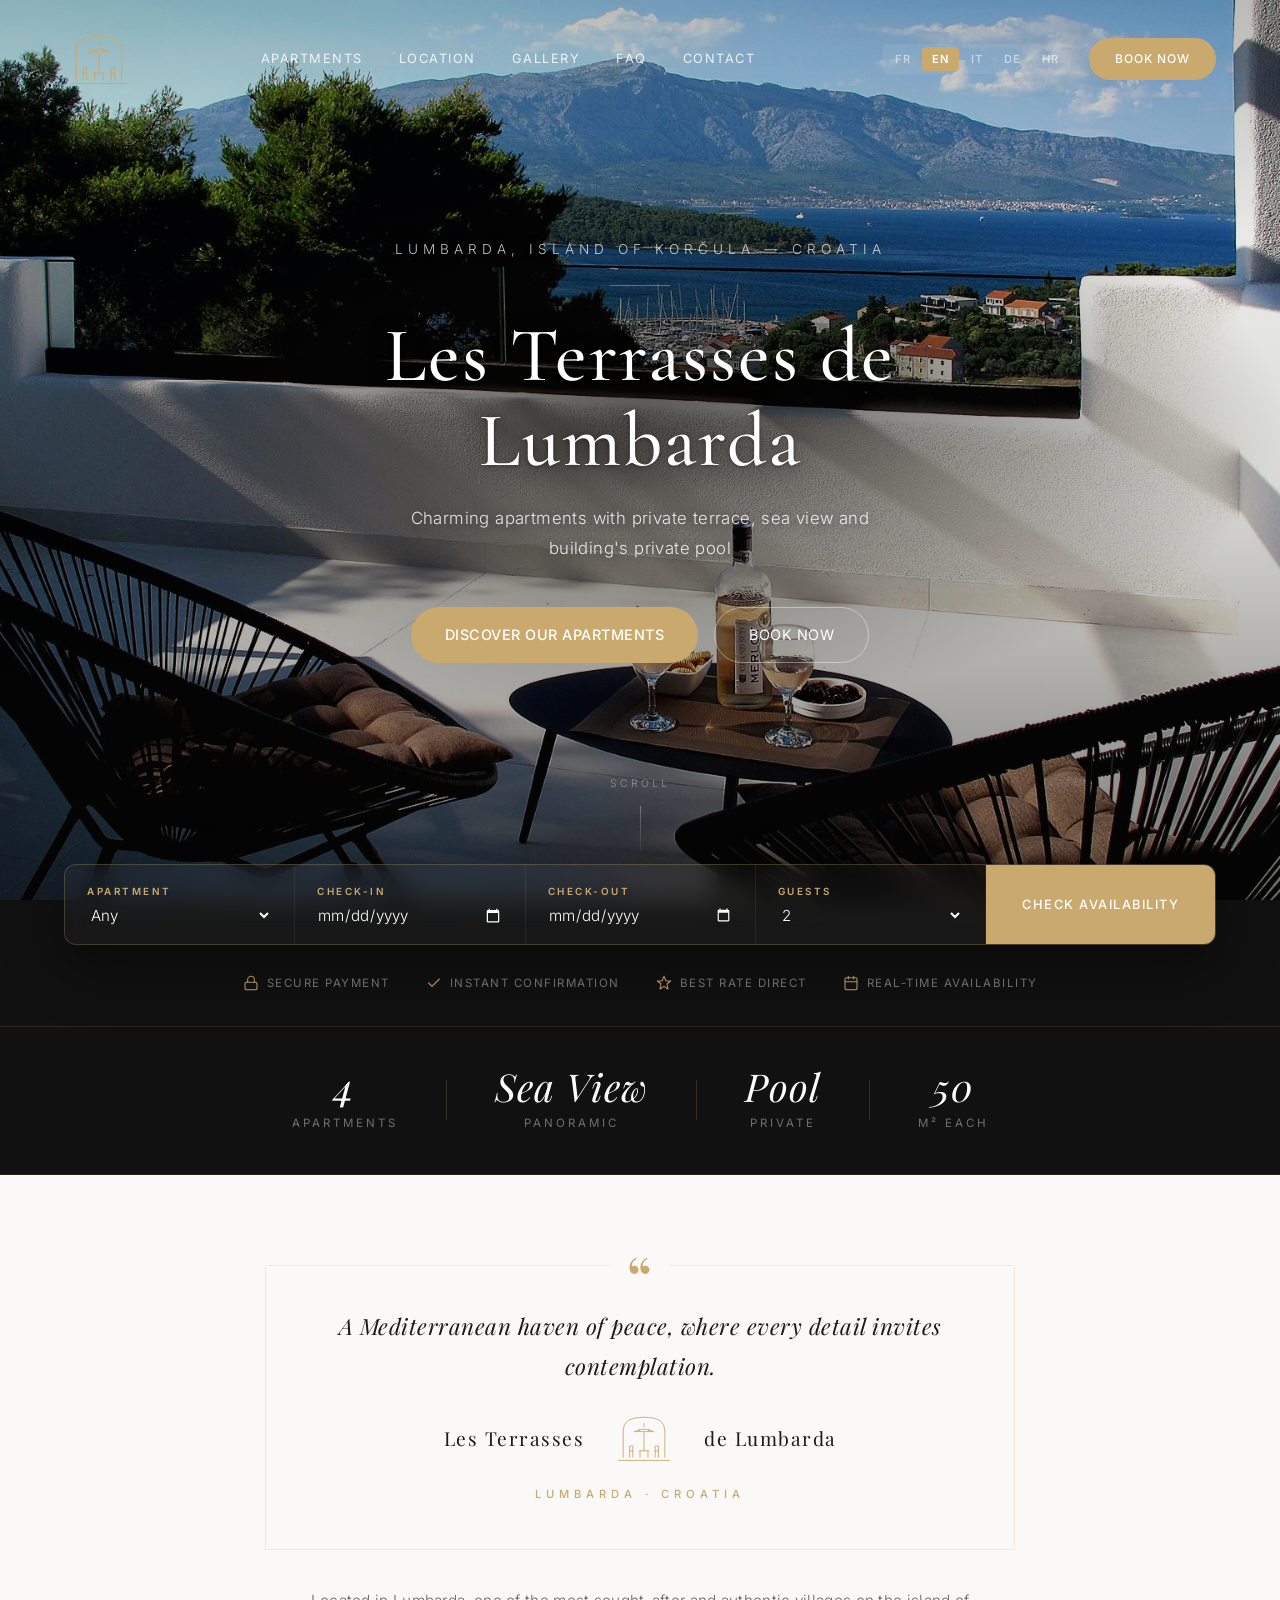
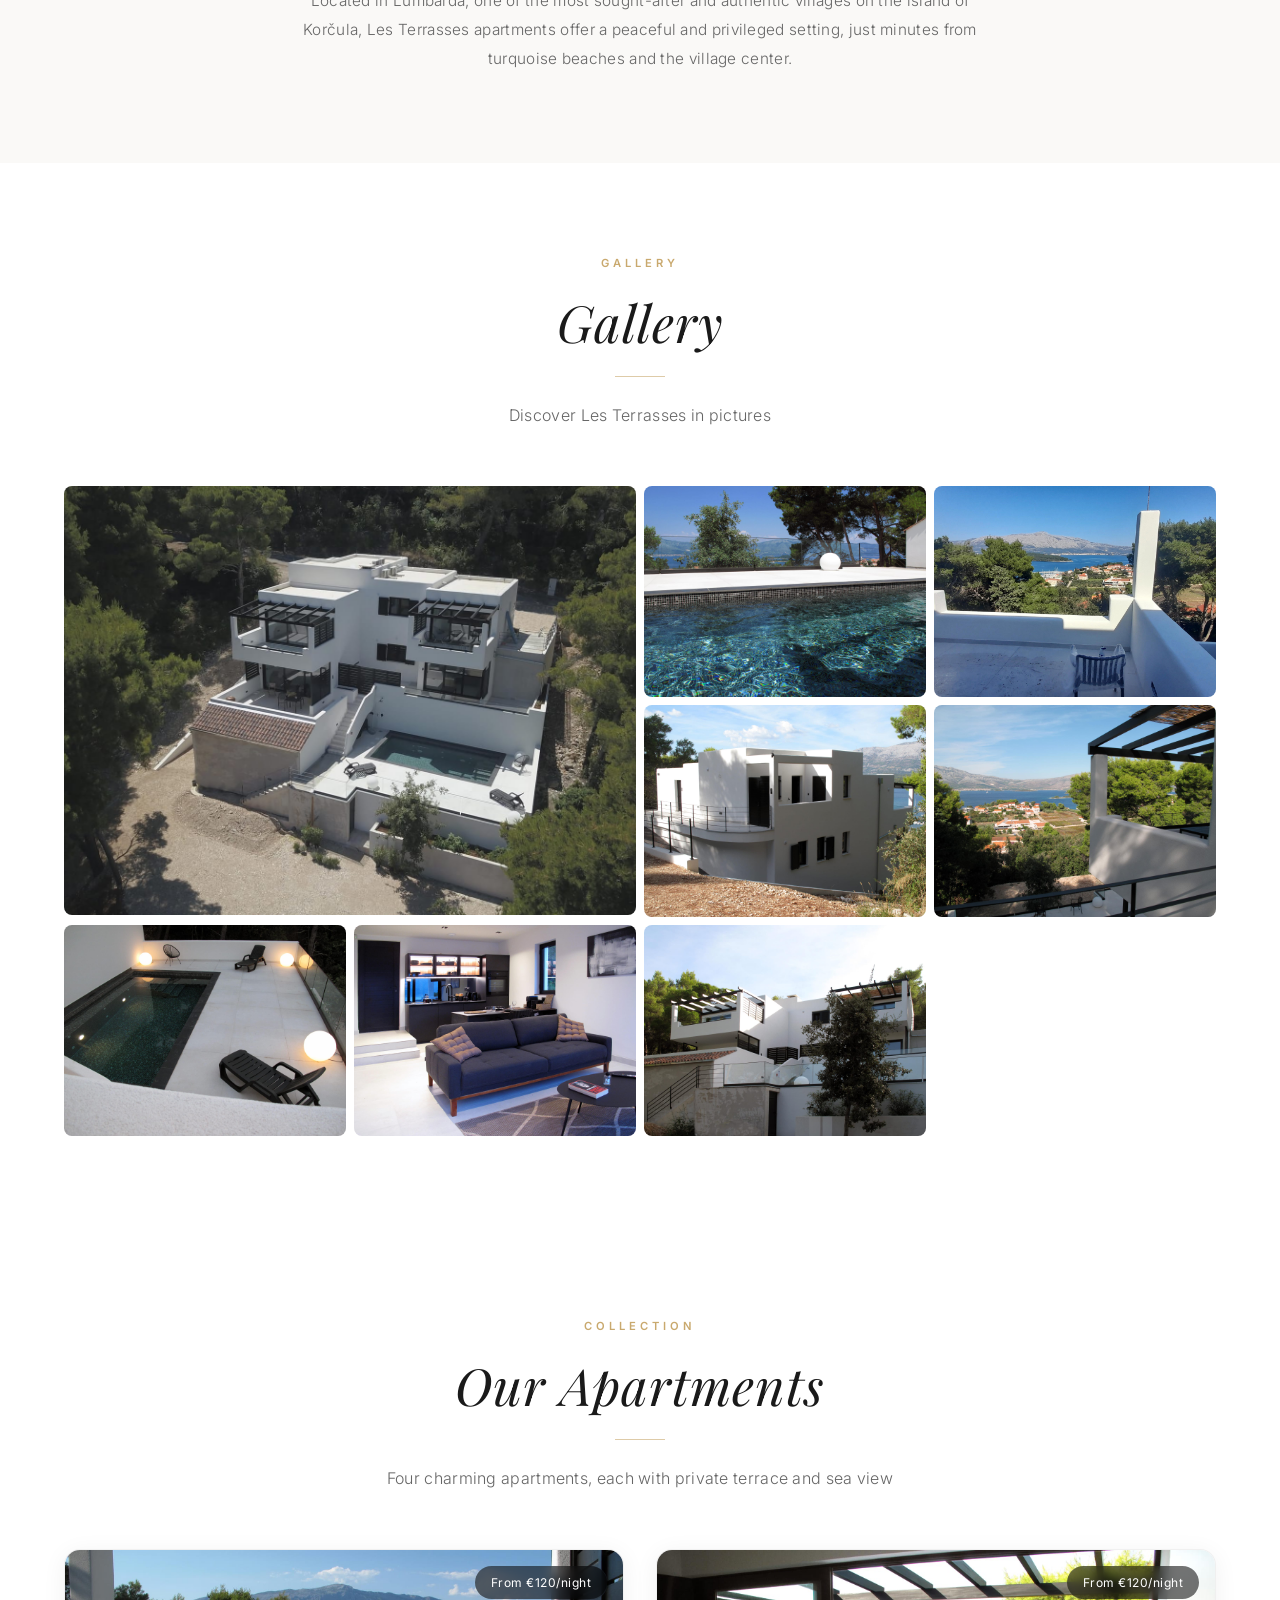
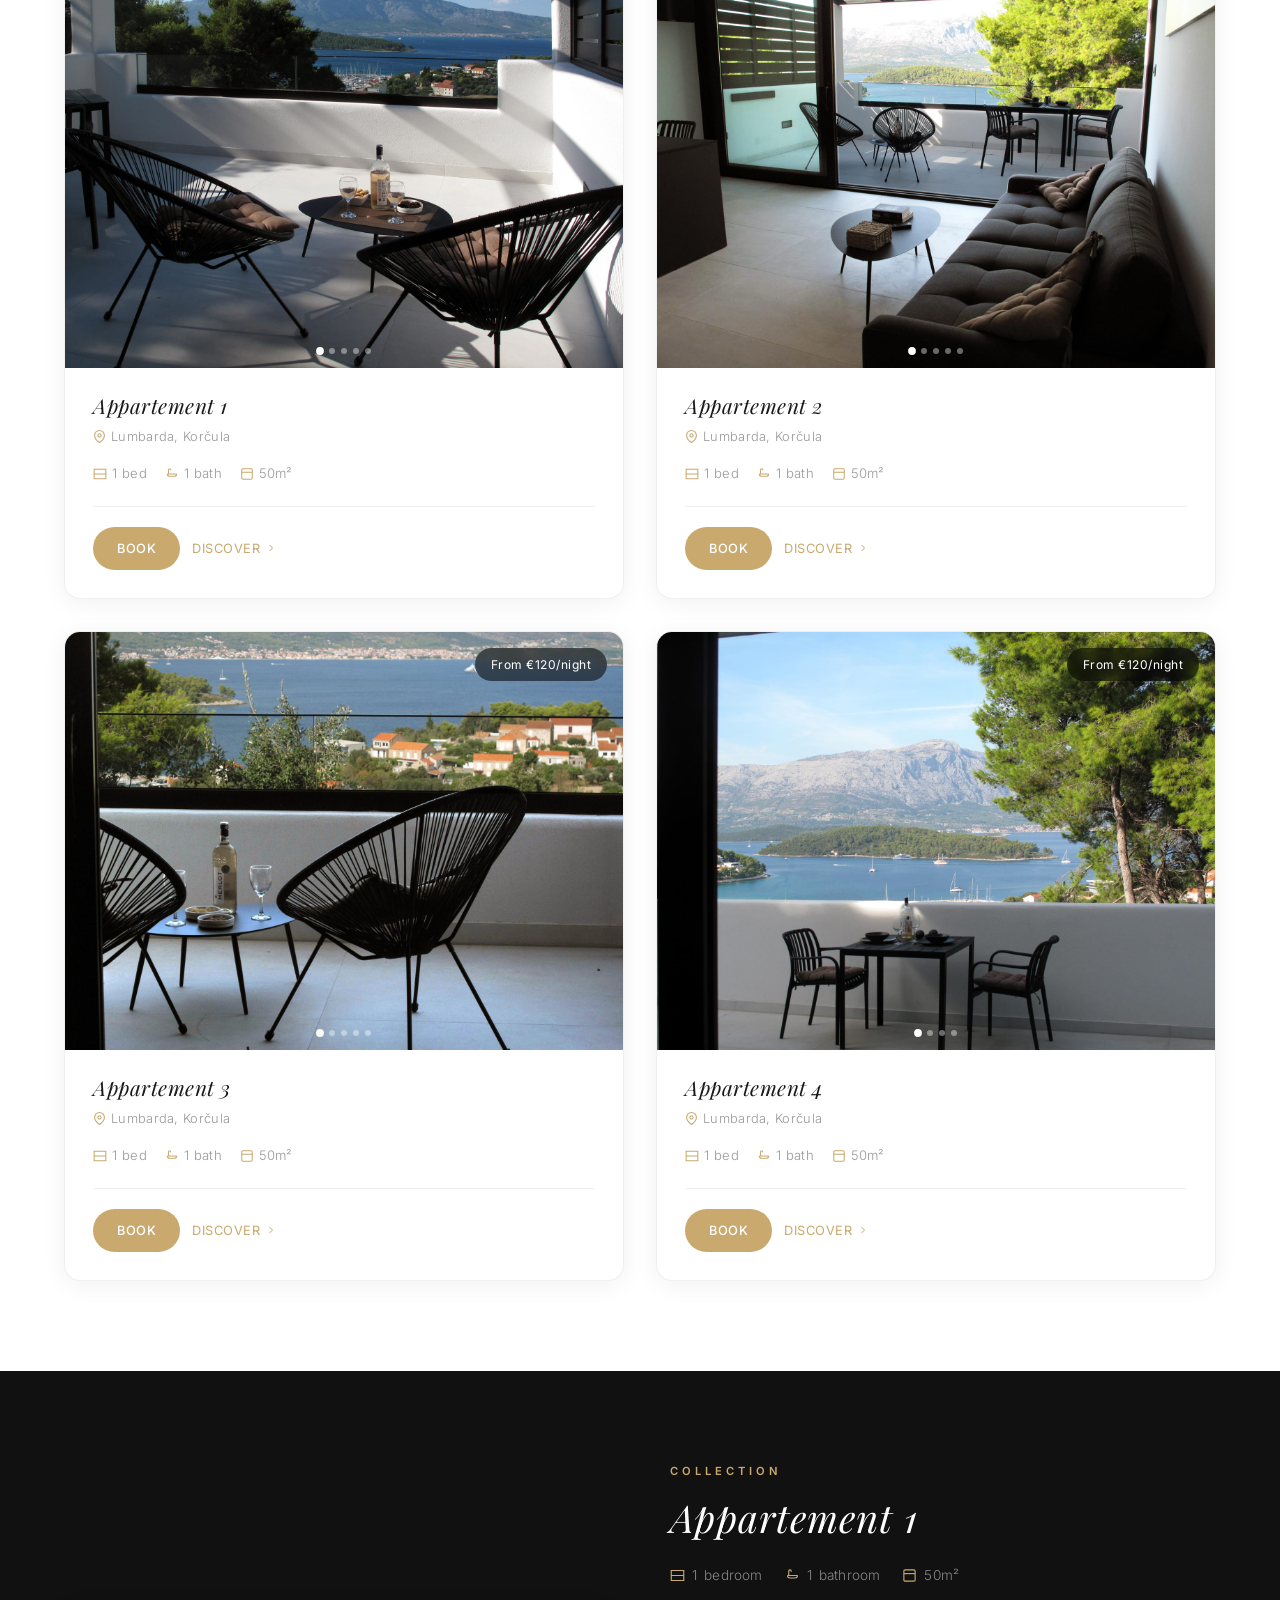
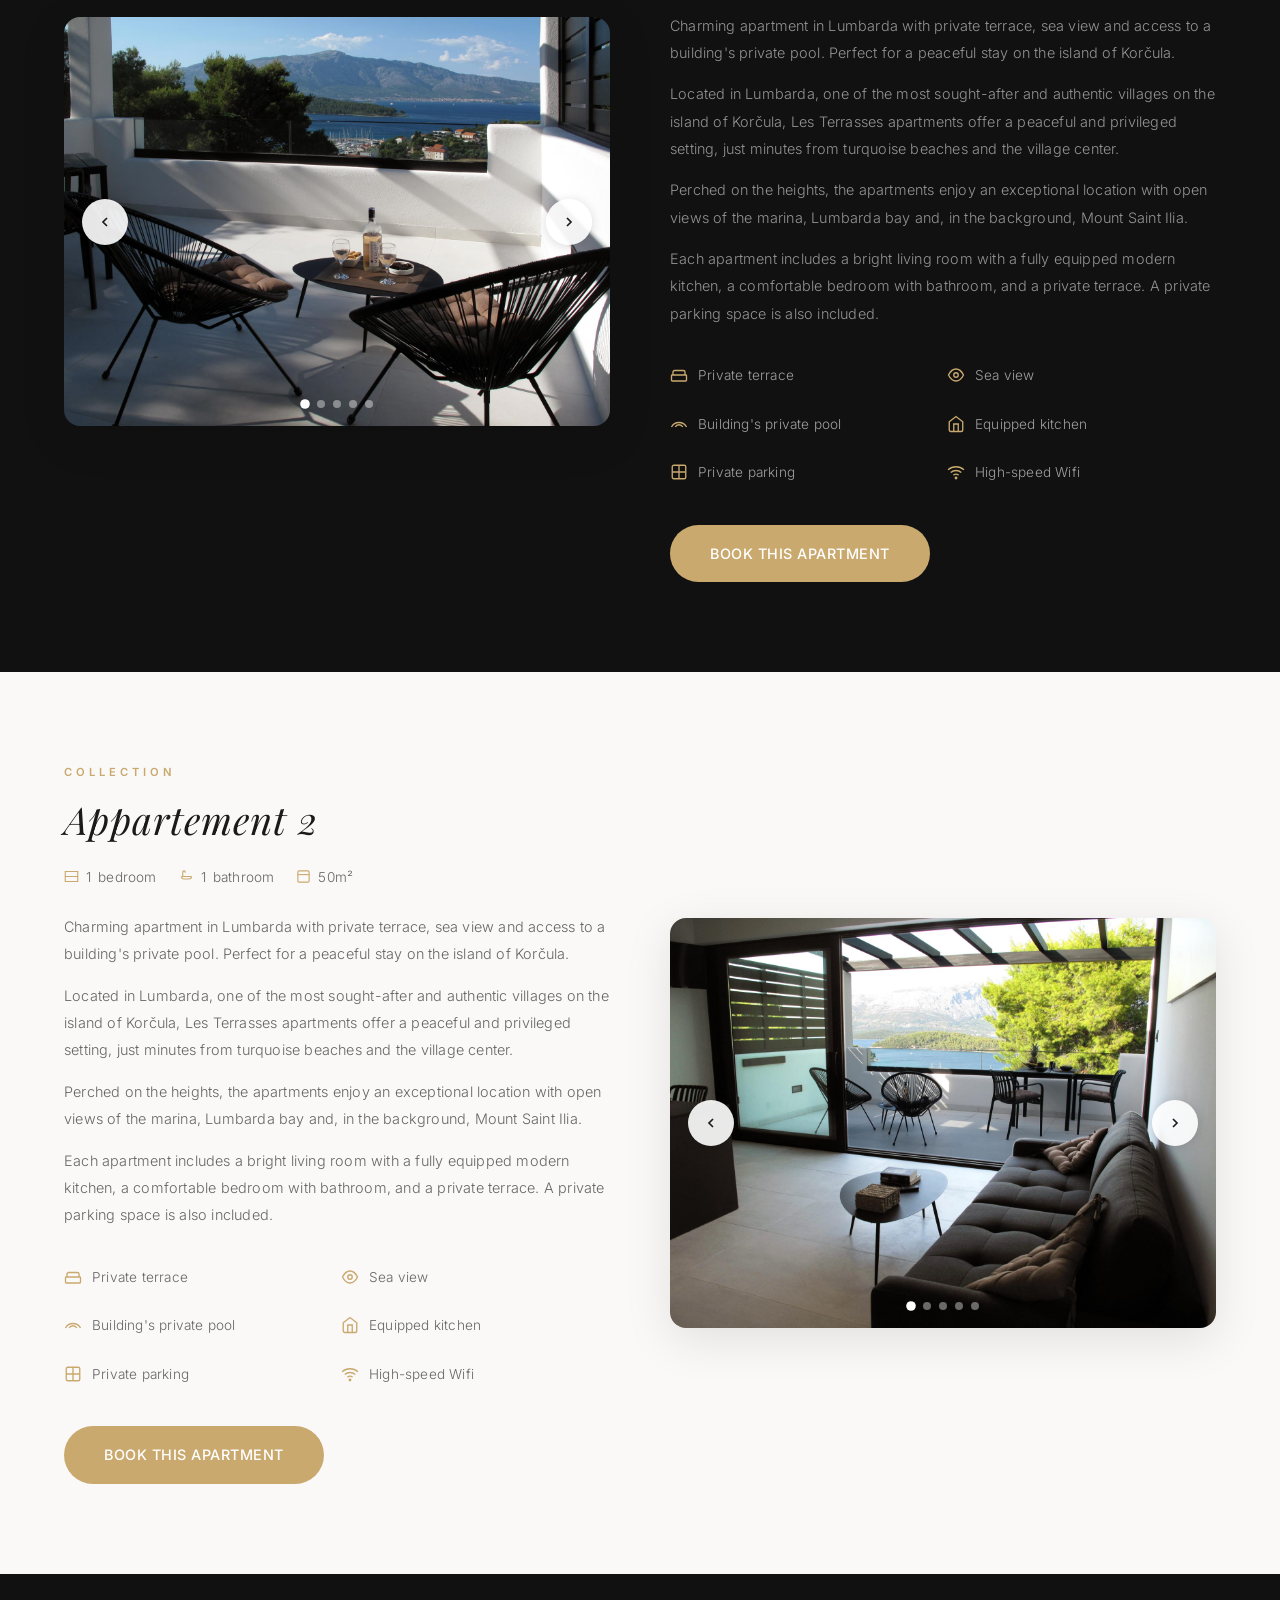
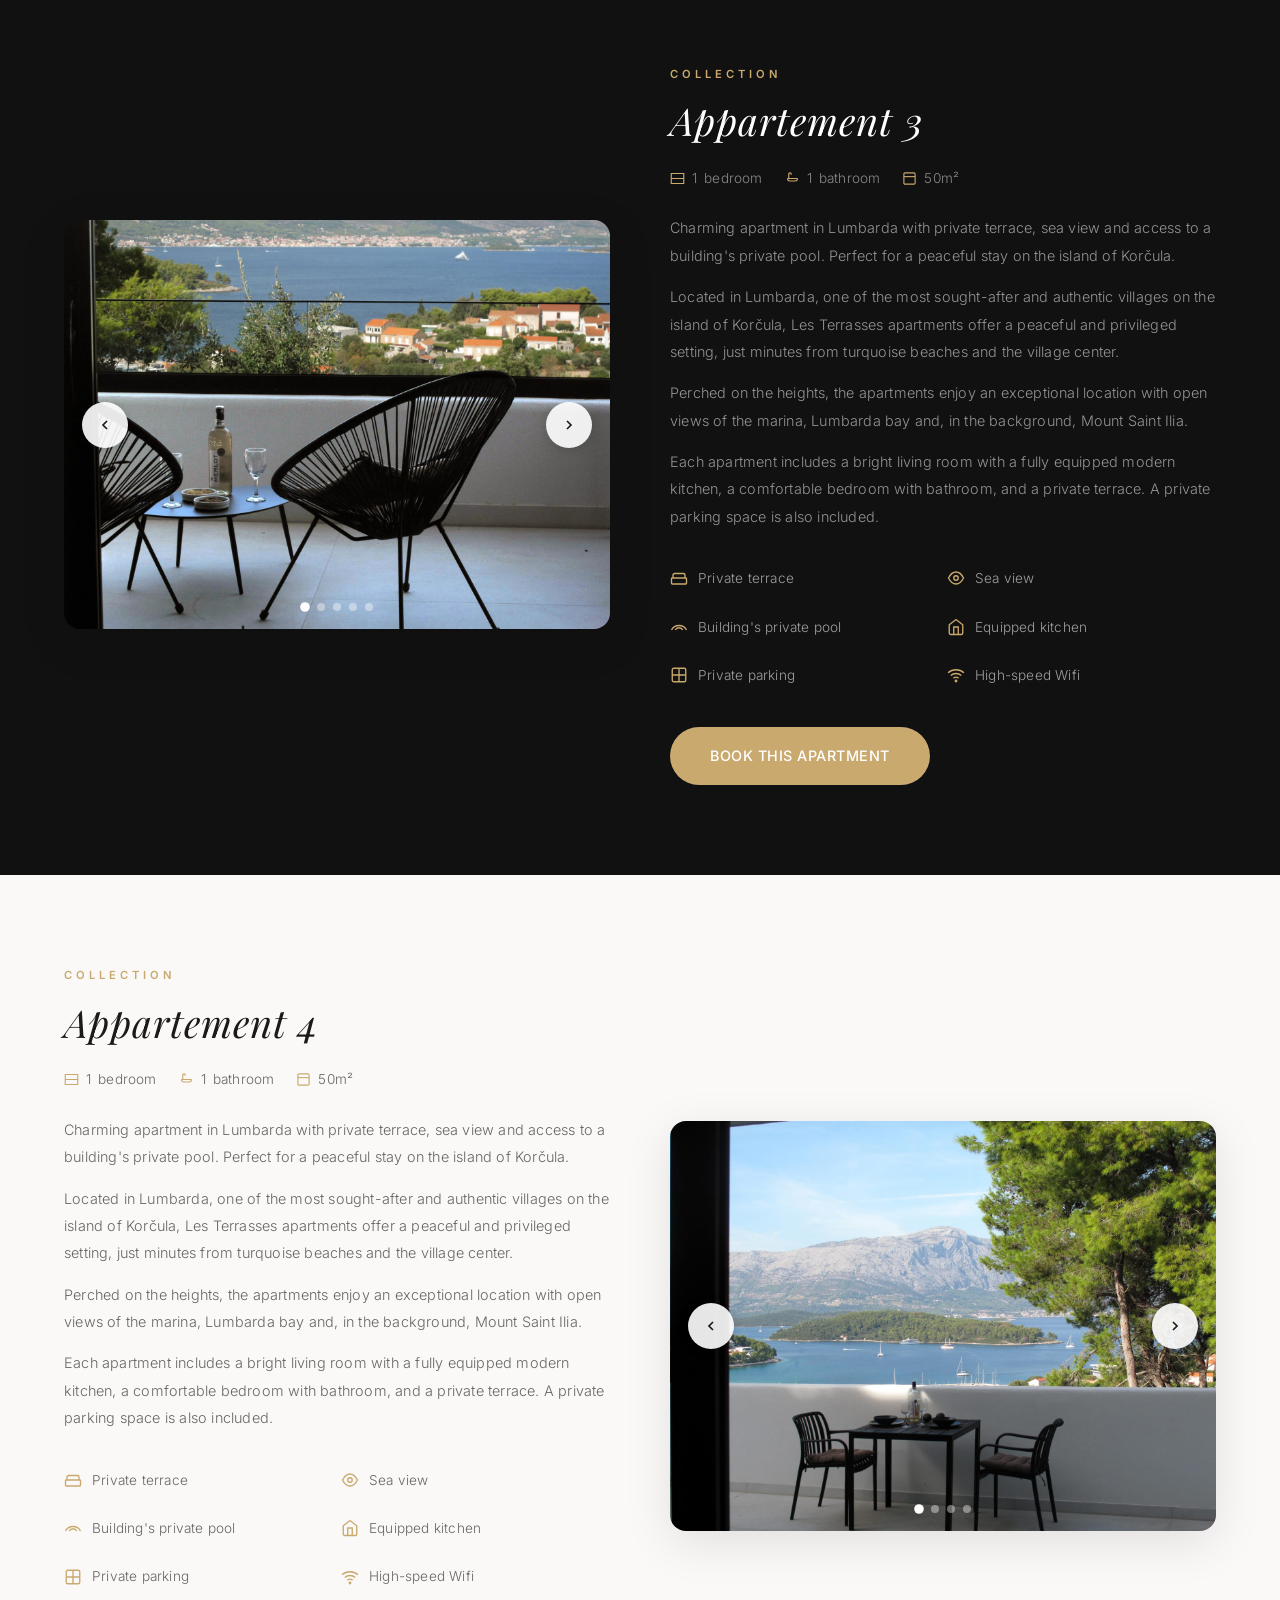
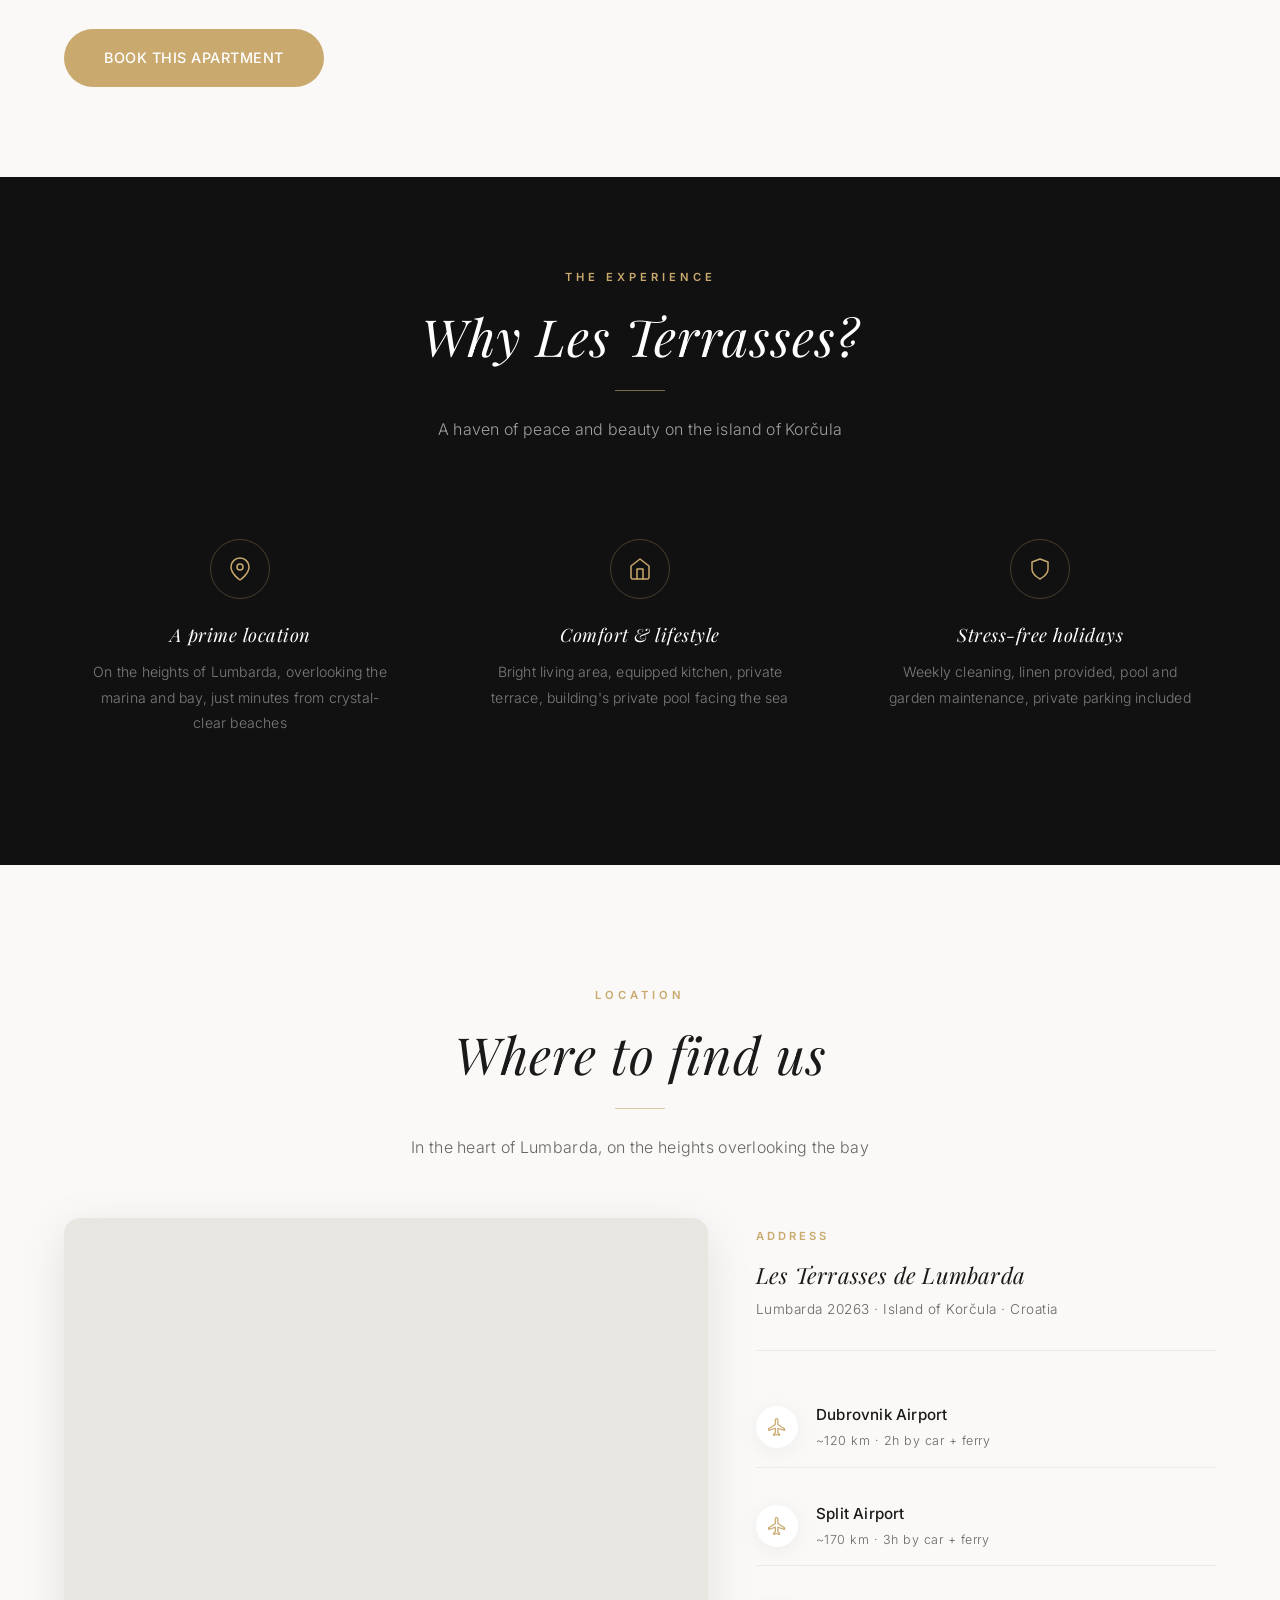
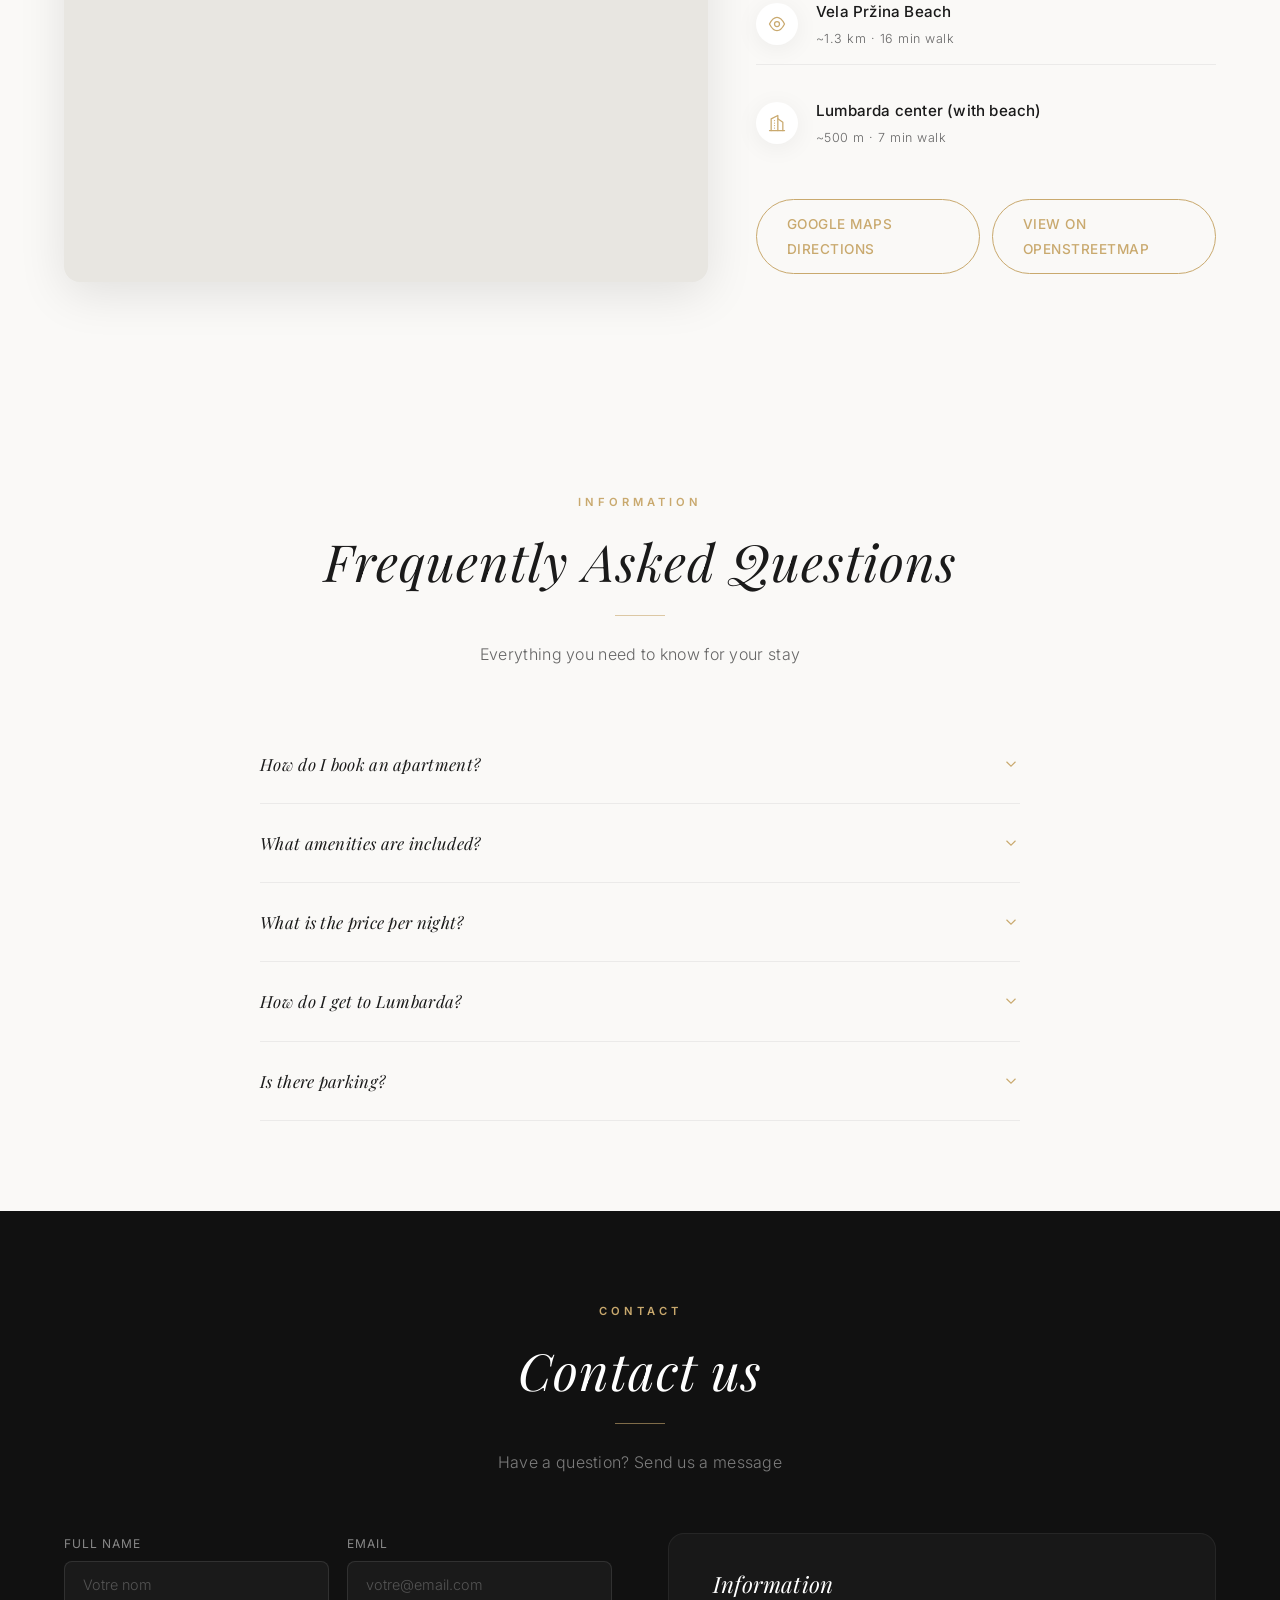
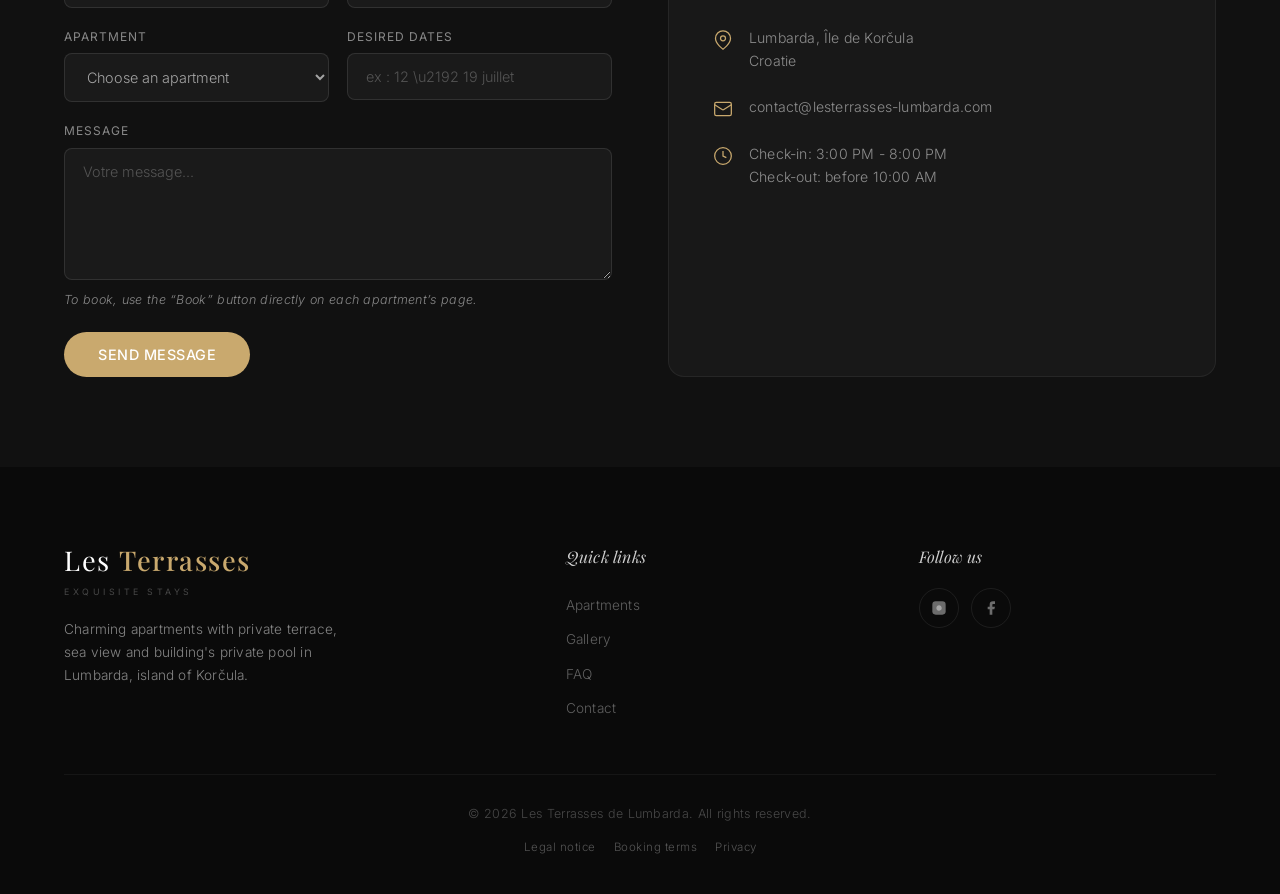
==== index.html @ b19f3782 "Appartement 3 : plaque en premier, terrasse en second Co-Authored-By: Claude Fable 5.1 <noreply@anth" ====
<!DOCTYPE html>
<html lang="fr">
<head>
<meta charset="UTF-8">
<meta name="viewport" content="width=device-width, initial-scale=1.0">
<title>Les Terrasses de Lumbarda | Appartements de charme - Korčula, Croatie</title>
<meta name="description" content="Appartements de charme avec terrasse privative, vue mer et piscine privée à Lumbarda, île de Korčula, Croatie. Réservation directe en ligne, confirmation immédiate.">
<link rel="canonical" href="https://lesterrasses-lumbarda.com/">
<link rel="icon" type="image/svg+xml" href="images/logo.svg">
<meta name="theme-color" content="#111111">
<meta property="og:type" content="website">
<meta property="og:site_name" content="Les Terrasses de Lumbarda">
<meta property="og:title" content="Les Terrasses de Lumbarda | Appartements de charme - Korčula">
<meta property="og:description" content="Terrasse privative, vue mer, piscine privée. Réservez en direct au meilleur tarif.">
<meta property="og:url" content="https://lesterrasses-lumbarda.com/">
<meta property="og:image" content="https://lesterrasses-lumbarda.com/images/photos/terrasse-1.jpg">
<meta property="og:locale" content="fr_FR">
<meta name="twitter:card" content="summary_large_image">
<meta name="referrer" content="strict-origin-when-cross-origin">
<script type="application/ld+json">
{"@context":"https://schema.org","@type":"LodgingBusiness","name":"Les Terrasses de Lumbarda","url":"https://lesterrasses-lumbarda.com/","email":"lesterrasses.lumbarda@gmail.com","image":"https://lesterrasses-lumbarda.com/images/photos/terrasse-1.jpg","address":{"@type":"PostalAddress","addressLocality":"Lumbarda","postalCode":"20263","addressCountry":"HR"},"geo":{"@type":"GeoCoordinates","latitude":42.919697,"longitude":17.172616},"checkinTime":"15:00","checkoutTime":"10:00","priceRange":"€90 - €150","amenityFeature":[{"@type":"LocationFeatureSpecification","name":"Terrasse privative"},{"@type":"LocationFeatureSpecification","name":"Vue mer"},{"@type":"LocationFeatureSpecification","name":"Piscine"},{"@type":"LocationFeatureSpecification","name":"Parking privé"},{"@type":"LocationFeatureSpecification","name":"Wifi"}]}
</script>
<link rel="preconnect" href="https://fonts.googleapis.com">
<link rel="preconnect" href="https://fonts.gstatic.com" crossorigin>
<link href="https://fonts.googleapis.com/css2?family=Cormorant+Garamond:ital,wght@0,400;0,500;0,600;1,400;1,500&family=Inter:wght@300;400;500;600&family=Playfair+Display:ital,wght@0,400;0,500;0,600;0,700;1,400;1,500&display=swap" rel="stylesheet">
<link rel="stylesheet" href="https://unpkg.com/leaflet@1.9.4/dist/leaflet.css" integrity="sha256-p4NxAoJBhIIN+hmNHrzRCf9tD/miZyoHS5obTRR9BMY=" crossorigin="">
<script src="https://unpkg.com/leaflet@1.9.4/dist/leaflet.js" integrity="sha256-20nQCchB9co0qIjJZRGuk2/Z9VM+kNiyxNV1lvTlZBo=" crossorigin=""></script>
<style>
/* ========================================
   RESET & ROOT
   ======================================== */
*,*::before,*::after{box-sizing:border-box;margin:0;padding:0}
:root{
  --gold:#C9A96E;--gold-light:#d4b97e;--gold-dark:#b8944f;
  --dark:#1a1a1a;--dark-bg:#111111;--dark-deep:#0a0a0a;
  --gray:#666;--gray-light:#999;--gray-subtle:#aaa;
  --bg-light:#FAF9F7;--bg-white:#ffffff;
  --font-display:'Playfair Display',Georgia,'Times New Roman',serif;
  --font-body:'Inter',system-ui,-apple-system,sans-serif;
  --radius:8px;--radius-lg:12px;--radius-xl:16px;
  --shadow:0 4px 24px rgba(0,0,0,.06);
  --shadow-lg:0 12px 48px rgba(0,0,0,.1);
  --shadow-xl:0 20px 60px rgba(0,0,0,.15);
  --transition:all .4s cubic-bezier(.25,.46,.45,.94);
  --border-subtle:rgba(0,0,0,.06);
}
html{scroll-behavior:smooth;font-size:16px;-webkit-font-smoothing:antialiased;-moz-osx-font-smoothing:grayscale}
body{font-family:var(--font-body);color:var(--dark);background:var(--bg-white);line-height:1.8;overflow-x:hidden;font-weight:300;letter-spacing:.2px}
img{max-width:100%;display:block}
a{text-decoration:none;color:inherit;transition:var(--transition)}
button{cursor:pointer;border:none;background:none;font-family:inherit}
ul{list-style:none}
h1,h2,h3,h4{font-family:var(--font-display);font-weight:400;line-height:1.3;font-style:italic}
.container{max-width:1200px;margin:0 auto;padding:0 24px}
.container-wide{max-width:1400px;margin:0 auto;padding:0 40px}

/* ========================================
   SECTION LABELS & TITLES
   ======================================== */
.section-label{
  text-align:center;font-size:.7rem;letter-spacing:4px;text-transform:uppercase;
  color:var(--gold);font-weight:600;margin-bottom:16px;font-family:var(--font-body);font-style:normal
}
.section-title{
  font-size:clamp(2rem,4.5vw,3.2rem);text-align:center;margin-bottom:20px;
  font-weight:400;font-style:italic;letter-spacing:1px
}
.section-title.light{color:#fff}
.section-title.dark{color:var(--dark)}
.section-title::after{
  content:'';display:block;width:50px;height:1px;background:var(--gold);margin:20px auto 0;opacity:.6
}
.section-subtitle{
  text-align:center;font-size:1rem;max-width:560px;margin:24px auto 56px;
  font-weight:300;line-height:1.8;letter-spacing:.3px
}
.section-subtitle.light{color:rgba(255,255,255,.6)}
.section-subtitle.dark{color:var(--gray)}

/* ========================================
   BUTTONS
   ======================================== */
.btn-gold{
  display:inline-flex;align-items:center;gap:8px;
  background:var(--gold);color:#fff;padding:14px 34px;border-radius:50px;
  font-weight:500;font-size:.9rem;letter-spacing:.5px;transition:var(--transition);
  text-transform:uppercase;font-family:var(--font-body)
}
.btn-gold:hover{background:var(--gold-dark);transform:translateY(-2px);box-shadow:0 8px 24px rgba(201,169,110,.35)}
.btn-outline{
  display:inline-flex;align-items:center;gap:8px;
  border:1px solid rgba(255,255,255,.4);color:#fff;padding:14px 34px;border-radius:50px;
  font-weight:400;font-size:.9rem;letter-spacing:.5px;transition:var(--transition);
  background:transparent;text-transform:uppercase;font-family:var(--font-body)
}
.btn-outline:hover{background:rgba(255,255,255,.1);border-color:rgba(255,255,255,.6)}
.btn-outline-dark{
  display:inline-flex;align-items:center;gap:8px;
  border:1px solid var(--gold);color:var(--gold);padding:12px 30px;border-radius:50px;
  font-weight:500;font-size:.85rem;transition:var(--transition);background:transparent;
  text-transform:uppercase;letter-spacing:.5px;font-family:var(--font-body)
}
.btn-outline-dark:hover{background:var(--gold);color:#fff}
.btn-book-large{
  display:inline-flex;align-items:center;gap:10px;
  background:var(--gold);color:#fff;padding:16px 40px;border-radius:50px;
  font-weight:500;font-size:.9rem;transition:var(--transition);
  text-transform:uppercase;letter-spacing:.5px;font-family:var(--font-body)
}
.btn-book-large:hover{background:var(--gold-dark);transform:translateY(-2px);box-shadow:0 8px 28px rgba(201,169,110,.4)}

/* ========================================
   REVEAL ANIMATIONS
   ======================================== */
.reveal{opacity:0;transform:translateY(30px);transition:opacity .7s cubic-bezier(.25,.46,.45,.94),transform .7s cubic-bezier(.25,.46,.45,.94)}
.reveal.visible{opacity:1;transform:translateY(0)}
.reveal-delay-1{transition-delay:.1s}
.reveal-delay-2{transition-delay:.2s}
.reveal-delay-3{transition-delay:.3s}
.reveal-delay-4{transition-delay:.35s}

/* ========================================
   NAVBAR
   ======================================== */
.navbar{
  position:fixed;top:0;left:0;width:100%;z-index:1000;padding:24px 0;
  transition:all .4s ease
}
.navbar.scrolled{
  background:rgba(255,255,255,.97);box-shadow:0 1px 40px rgba(0,0,0,.05);
  padding:14px 0;backdrop-filter:blur(16px);-webkit-backdrop-filter:blur(16px)
}
.navbar .container{display:flex;align-items:center;justify-content:space-between}
.nav-logo{display:flex;align-items:center;justify-content:center;width:70px;height:70px;color:var(--gold);transition:var(--transition)}
.nav-logo svg{width:100%;height:100%;stroke:currentColor;fill:none;stroke-width:1.3;stroke-linecap:round;stroke-linejoin:round}
.navbar.scrolled .nav-logo{width:60px;height:60px}
.nav-logo:hover{color:var(--gold-light);transform:scale(1.04)}
.nav-tagline{display:block;font-family:var(--font-body);font-size:.55rem;letter-spacing:3.5px;text-transform:uppercase;color:rgba(255,255,255,.4);margin-top:2px;font-weight:400;font-style:normal}
.navbar.scrolled .nav-tagline{color:var(--gray-light)}
.nav-links{display:flex;align-items:center;gap:36px}
.nav-links a{
  color:rgba(255,255,255,.85);font-size:.8rem;font-weight:400;position:relative;
  letter-spacing:1.5px;text-transform:uppercase;font-family:var(--font-body)
}
.nav-links a::after{content:'';position:absolute;bottom:-4px;left:0;width:0;height:1px;background:var(--gold);transition:width .4s ease}
.nav-links a:hover::after{width:100%}
.nav-links a:hover{color:#fff}
.navbar.scrolled .nav-links a{color:var(--gray)}
.navbar.scrolled .nav-links a:hover{color:var(--dark)}
.nav-right{display:flex;align-items:center;gap:18px}
.nav-heart{color:rgba(255,255,255,.5);transition:var(--transition);display:flex;align-items:center}
.nav-heart svg{width:18px;height:18px;stroke:currentColor;fill:none;stroke-width:1.5}
.nav-heart:hover{color:var(--gold)}
.navbar.scrolled .nav-heart{color:var(--gray-light)}
.navbar.scrolled .nav-heart:hover{color:var(--gold)}
.lang-switcher{display:flex;gap:2px;background:rgba(255,255,255,.08);border-radius:6px;padding:3px}
.navbar.scrolled .lang-switcher{background:rgba(0,0,0,.04)}
.lang-btn{
  padding:5px 10px;border-radius:4px;font-size:.7rem;font-weight:600;
  color:rgba(255,255,255,.5);transition:var(--transition);text-transform:uppercase;
  letter-spacing:.5px
}
.navbar.scrolled .lang-btn{color:var(--gray-light)}
.lang-btn.active{background:var(--gold);color:#fff !important}
.lang-btn:hover{color:#fff}
.navbar.scrolled .lang-btn:hover{color:var(--dark)}
.nav-cta{
  padding:10px 26px;background:var(--gold);color:#fff !important;border-radius:50px;
  font-size:.75rem;font-weight:500;letter-spacing:1px;text-transform:uppercase
}
.nav-cta::after{display:none !important}
.nav-cta:hover{background:var(--gold-dark);transform:translateY(-1px)}
.hamburger{display:none;flex-direction:column;gap:5px;cursor:pointer;z-index:1001;padding:4px}
.hamburger span{width:24px;height:1.5px;background:#fff;transition:var(--transition);border-radius:2px}
.navbar.scrolled .hamburger span{background:var(--dark)}
.hamburger.active span:nth-child(1){transform:rotate(45deg) translate(5px,5px)}
.hamburger.active span:nth-child(2){opacity:0}
.hamburger.active span:nth-child(3){transform:rotate(-45deg) translate(5px,-5px)}
.mobile-nav{
  display:none;position:fixed;top:0;left:0;width:100%;height:100vh;
  background:rgba(10,10,10,.97);z-index:999;flex-direction:column;
  align-items:center;justify-content:center;gap:32px;
  backdrop-filter:blur(12px);-webkit-backdrop-filter:blur(12px)
}
.mobile-nav.active{display:flex}
.mobile-nav a{
  color:rgba(255,255,255,.8);font-size:1.1rem;font-weight:400;
  font-family:var(--font-display);font-style:italic;letter-spacing:1px
}
.mobile-nav a:hover{color:var(--gold)}
.mobile-nav .lang-switcher{margin-top:24px;background:rgba(255,255,255,.08)}
.mobile-nav .lang-btn{color:rgba(255,255,255,.4)}

/* ========================================
   HERO
   ======================================== */
.hero{position:relative;height:100vh;min-height:700px;display:flex;align-items:center;justify-content:center;overflow:hidden}
.hero-bg{position:absolute;inset:0;background:var(--dark-deep);overflow:hidden}
.hero-bg img{width:100%;height:100%;object-fit:cover;object-position:center 46%;display:block}
@keyframes kenBurns{
  0%{transform:scale(1.06) translate(0,0)}
  50%{transform:scale(1.12) translate(-1.5%,-.5%)}
  100%{transform:scale(1.18) translate(-2.5%,-1.2%)}
}
@media(prefers-reduced-motion:reduce){
  .hero-bg video{animation:none;transform:scale(1.05)}
}
.hero-bg::after{
  content:'';position:absolute;inset:0;
  background:
    radial-gradient(ellipse 70% 44% at 50% 47%, rgba(10,8,6,.64) 0%, rgba(10,8,6,0) 72%),
    linear-gradient(180deg, rgba(10,8,6,.28) 0%, rgba(10,8,6,.08) 28%, rgba(10,8,6,.16) 55%, rgba(10,8,6,.54) 100%)
}
.hero-content{
  position:relative;z-index:2;text-align:center;color:#fff;padding:0 24px;max-width:800px
}
.hero-content .hero-location{
  font-family:var(--font-body);font-size:clamp(.7rem,1.2vw,.85rem);font-weight:300;
  letter-spacing:5px;text-transform:uppercase;margin-bottom:24px;
  opacity:.75;font-style:normal;text-shadow:0 1px 10px rgba(0,0,0,.5)
}
.hero-divider{width:60px;height:1px;background:var(--gold);margin:0 auto 28px;opacity:.5}
.hero-content h1{
  font-family:'Cormorant Garamond',Georgia,serif;
  font-size:clamp(2.6rem,6vw,5rem);font-weight:500;margin-bottom:20px;
  letter-spacing:2px;font-style:normal;line-height:1.1;
  text-shadow:0 2px 24px rgba(0,0,0,.45),0 1px 4px rgba(0,0,0,.4)
}
.hero-desc{
  font-size:clamp(.9rem,1.5vw,1.05rem);font-weight:300;line-height:1.8;
  margin-bottom:44px;opacity:.85;max-width:500px;margin-left:auto;margin-right:auto;
  letter-spacing:.4px;font-style:normal;text-shadow:0 1px 12px rgba(0,0,0,.55)
}
.hero-btns{display:flex;gap:16px;justify-content:center;flex-wrap:wrap}
.hero-scroll{
  position:absolute;bottom:44px;left:50%;transform:translateX(-50%);
  color:rgba(255,255,255,.4);font-size:.65rem;letter-spacing:3px;text-transform:uppercase;
  display:flex;flex-direction:column;align-items:center;gap:12px;font-family:var(--font-body)
}
.hero-scroll-line{
  width:1px;height:50px;background:linear-gradient(to bottom,rgba(255,255,255,.3),transparent);
  animation:scrollPulse 2.5s ease infinite
}
@keyframes scrollPulse{
  0%{opacity:.3;height:50px}50%{opacity:.7;height:55px}100%{opacity:.3;height:50px}
}

/* ========================================
   STATS BAR (dark, compact)
   ======================================== */
.stats-bar{background:var(--dark-bg);padding:40px 0;border-bottom:1px solid rgba(201,169,110,.1)}
.stats-inner{display:flex;justify-content:center;align-items:center;gap:48px;flex-wrap:wrap}
.stat-item{text-align:center}
.stat-number{font-family:var(--font-display);font-size:clamp(1.8rem,3vw,2.4rem);color:#fff;font-style:italic;font-weight:400;letter-spacing:1px;line-height:1}
.stat-text{font-size:.72rem;color:rgba(255,255,255,.4);letter-spacing:3px;text-transform:uppercase;margin-top:8px;font-weight:400}
.stat-divider{width:1px;height:40px;background:rgba(201,169,110,.2)}

/* ========================================
   QUOTE / INTRO (light warm section)
   ======================================== */
.intro{padding:90px 0;background:var(--bg-light)}
.intro-quote{
  max-width:750px;margin:0 auto;text-align:center;position:relative;
  padding:40px 48px;border:1px solid rgba(201,169,110,.2);border-radius:2px
}
.intro-quote::before{
  content:'\201C';position:absolute;top:-20px;left:50%;transform:translateX(-50%);
  font-family:var(--font-display);font-size:4rem;color:var(--gold);line-height:1;
  background:var(--bg-light);padding:0 16px
}
.intro-quote blockquote{
  font-family:var(--font-display);font-size:clamp(1.1rem,2vw,1.4rem);
  color:var(--dark);font-style:italic;font-weight:400;line-height:1.8;letter-spacing:.5px;
  margin-bottom:20px
}
.intro-quote cite{
  font-family:var(--font-display);font-size:1.05rem;color:var(--gold);
  letter-spacing:1.5px;text-transform:none;font-style:normal;font-weight:500
}
/* Cheval Blanc-style composed brand mark */
.brandmark{display:flex;flex-direction:column;align-items:center;gap:14px;margin:8px 0 4px}
.brandmark-row{display:flex;align-items:center;justify-content:center;gap:28px}
.brandmark-text{font-family:var(--font-display);font-size:1.2rem;font-weight:400;letter-spacing:1.5px;color:var(--dark);font-style:normal;white-space:nowrap;line-height:1}
.brandmark-icon{width:64px;height:64px;display:flex;align-items:center;justify-content:center;flex-shrink:0}
.brandmark-icon svg{width:100%;height:100%;stroke:var(--gold);fill:none;stroke-width:1.1;stroke-linecap:round;stroke-linejoin:round}
.brandmark-location{font-family:var(--font-body);font-size:.7rem;letter-spacing:5px;text-transform:uppercase;color:var(--gold);font-weight:500}
@media(max-width:600px){
  .brandmark-row{gap:14px}
  .brandmark-text{font-size:.95rem;letter-spacing:1px}
  .brandmark-icon{width:48px;height:48px}
  .brandmark-location{font-size:.62rem;letter-spacing:3.5px}
}
.intro-text{
  max-width:700px;margin:36px auto 0;text-align:center;font-size:clamp(.92rem,1.2vw,1rem);
  color:var(--gray);line-height:1.9;font-weight:300;letter-spacing:.3px
}

/* ========================================
   APARTMENTS GRID (white)
   ======================================== */
.apartments{padding:90px 0;background:var(--bg-white)}
.apartments-grid{display:grid;grid-template-columns:repeat(2,1fr);gap:32px}
.apt-card{
  background:#fff;border-radius:var(--radius-xl);overflow:hidden;
  box-shadow:var(--shadow);transition:var(--transition);border:1px solid var(--border-subtle)
}
.apt-card:hover{transform:translateY(-6px);box-shadow:var(--shadow-xl)}
.card-carousel{position:relative;width:100%;aspect-ratio:4/3;overflow:hidden}
.card-carousel .slides{display:flex;width:100%;height:100%;transition:transform .5s cubic-bezier(.25,.46,.45,.94)}
.card-carousel .slide{min-width:100%;height:100%}
.card-carousel .slide img{width:100%;height:100%;object-fit:cover;transition:transform .6s ease}
.apt-card:hover .card-carousel .slide img{transform:scale(1.03)}
.card-carousel .arrow{
  position:absolute;top:50%;transform:translateY(-50%);width:38px;height:38px;border-radius:50%;
  background:rgba(255,255,255,.9);display:flex;align-items:center;justify-content:center;
  cursor:pointer;z-index:5;transition:var(--transition);box-shadow:0 2px 12px rgba(0,0,0,.12);
  opacity:0
}
.apt-card:hover .card-carousel .arrow{opacity:1}
.card-carousel .arrow:hover{background:#fff;transform:translateY(-50%) scale(1.08)}
.card-carousel .arrow-left{left:14px}
.card-carousel .arrow-right{right:14px}
.card-carousel .arrow svg{width:14px;height:14px;stroke:var(--dark);stroke-width:2.5;fill:none}
.card-carousel .dots{
  position:absolute;bottom:14px;left:50%;transform:translateX(-50%);display:flex;gap:6px;z-index:5
}
.card-carousel .dot{
  width:6px;height:6px;border-radius:50%;background:rgba(255,255,255,.4);
  cursor:pointer;transition:var(--transition)
}
.card-carousel .dot.active{background:#fff;transform:scale(1.3)}
.card-carousel .price-badge{
  position:absolute;top:16px;right:16px;background:rgba(0,0,0,.55);color:#fff;
  padding:6px 16px;border-radius:20px;font-size:.75rem;font-weight:400;z-index:5;
  backdrop-filter:blur(6px);-webkit-backdrop-filter:blur(6px);letter-spacing:.5px
}
.apt-card-body{padding:24px 28px 28px}
.apt-card-name{
  font-family:var(--font-display);font-size:1.3rem;margin-bottom:6px;
  font-weight:400;font-style:italic;letter-spacing:.5px
}
.apt-card-location{
  font-size:.8rem;color:var(--gray-light);margin-bottom:14px;display:flex;align-items:center;gap:5px;
  font-weight:300;letter-spacing:.3px
}
.apt-card-location svg{width:13px;height:13px;stroke:var(--gold);stroke-width:2;fill:none}
.apt-card-specs{
  display:flex;gap:18px;margin-bottom:20px;padding-bottom:20px;
  border-bottom:1px solid var(--border-subtle);font-size:.82rem;color:var(--gray-light);font-weight:300
}
.apt-card-specs span{display:flex;align-items:center;gap:5px}
.apt-card-specs svg{width:14px;height:14px;stroke:var(--gold);stroke-width:1.8;fill:none}
.apt-card-actions{display:flex;gap:12px;align-items:center}
.apt-card-actions .btn-gold{padding:10px 24px;font-size:.8rem}
.apt-card-actions .link-discover{
  font-size:.8rem;color:var(--gold);font-weight:400;display:inline-flex;align-items:center;gap:5px;
  letter-spacing:.5px;text-transform:uppercase
}
.apt-card-actions .link-discover:hover{color:var(--gold-dark)}
.apt-card-actions .link-discover svg{width:12px;height:12px;stroke:currentColor;fill:none;stroke-width:2;transition:transform .3s}
.apt-card-actions .link-discover:hover svg{transform:translateX(4px)}

/* ========================================
   APARTMENT DETAILS (alternating dark/light)
   ======================================== */
.apt-detail{padding:90px 0}
.apt-detail.dark-section{background:var(--dark-bg);color:#fff}
.apt-detail.light-section{background:var(--bg-light)}
.apt-detail-inner{display:grid;grid-template-columns:1fr 1fr;gap:60px;align-items:center}
.apt-detail.reverse .apt-detail-inner{direction:rtl}
.apt-detail.reverse .apt-detail-inner > *{direction:ltr}

.detail-carousel{position:relative;border-radius:var(--radius-xl);overflow:hidden;aspect-ratio:4/3;box-shadow:var(--shadow-lg)}
.detail-carousel .slides{display:flex;width:100%;height:100%;transition:transform .5s cubic-bezier(.25,.46,.45,.94)}
.detail-carousel .slide{min-width:100%;height:100%}
.detail-carousel .slide img{width:100%;height:100%;object-fit:cover}
.detail-carousel .arrow{
  position:absolute;top:50%;transform:translateY(-50%);width:46px;height:46px;border-radius:50%;
  background:rgba(255,255,255,.9);display:flex;align-items:center;justify-content:center;
  cursor:pointer;z-index:5;transition:var(--transition);box-shadow:0 2px 12px rgba(0,0,0,.15)
}
.detail-carousel .arrow:hover{background:#fff;transform:translateY(-50%) scale(1.06)}
.detail-carousel .arrow-left{left:18px}
.detail-carousel .arrow-right{right:18px}
.detail-carousel .arrow svg{width:16px;height:16px;stroke:var(--dark);stroke-width:2.5;fill:none}
.detail-carousel .dots{
  position:absolute;bottom:18px;left:50%;transform:translateX(-50%);display:flex;gap:8px;z-index:5
}
.detail-carousel .dot{
  width:8px;height:8px;border-radius:50%;background:rgba(255,255,255,.4);
  cursor:pointer;transition:var(--transition)
}
.detail-carousel .dot.active{background:#fff;transform:scale(1.2)}

.apt-detail-info .detail-label{
  font-size:.7rem;letter-spacing:4px;text-transform:uppercase;color:var(--gold);
  font-weight:600;margin-bottom:12px;font-family:var(--font-body);font-style:normal
}
.apt-detail-info h2{
  font-size:clamp(1.6rem,3vw,2.4rem);margin-bottom:20px;font-weight:400;
  font-style:italic;letter-spacing:1px
}
.dark-section .apt-detail-info h2{color:#fff}
.light-section .apt-detail-info h2{color:var(--dark)}
.apt-detail-info .apt-specs-row{
  display:flex;gap:22px;margin-bottom:24px;font-size:.85rem;font-weight:300
}
.dark-section .apt-specs-row{color:rgba(255,255,255,.5)}
.light-section .apt-specs-row{color:var(--gray)}
.apt-detail-info .apt-specs-row span{display:flex;align-items:center;gap:7px}
.apt-detail-info .apt-specs-row svg{width:15px;height:15px;stroke:var(--gold);stroke-width:1.8;fill:none}
.apt-detail-desc{font-size:.9rem;line-height:1.9;margin-bottom:28px;font-weight:300}
.apt-detail-desc p{margin-bottom:14px}
.dark-section .apt-detail-desc{color:rgba(255,255,255,.55)}
.light-section .apt-detail-desc{color:var(--gray)}

.amenities-grid{display:grid;grid-template-columns:repeat(2,1fr);gap:8px;margin-bottom:32px}
.amenity-item{display:flex;align-items:center;gap:10px;font-size:.85rem;padding:8px 0;font-weight:300}
.amenity-item svg{width:18px;height:18px;stroke:var(--gold);stroke-width:1.8;fill:none;flex-shrink:0}
.dark-section .amenity-item{color:rgba(255,255,255,.6)}
.light-section .amenity-item{color:var(--gray)}

/* ========================================
   ABOUT / WHY (dark section)
   ======================================== */
.about{padding:90px 0;background:var(--dark-bg)}
.features-grid{display:grid;grid-template-columns:repeat(3,1fr);gap:48px;margin-top:48px}
.feature-card{text-align:center;padding:40px 24px}
.feature-icon{
  width:60px;height:60px;margin:0 auto 24px;border:1px solid rgba(201,169,110,.3);
  border-radius:50%;display:flex;align-items:center;justify-content:center;
  transition:var(--transition)
}
.feature-card:hover .feature-icon{border-color:var(--gold);background:rgba(201,169,110,.08)}
.feature-icon svg{width:24px;height:24px;fill:none;stroke:var(--gold);stroke-width:1.5;stroke-linecap:round;stroke-linejoin:round}
.feature-card h3{
  font-size:1.15rem;margin-bottom:12px;color:#fff;font-family:var(--font-display);
  font-weight:400;font-style:italic;letter-spacing:.5px
}
.feature-card p{font-size:.88rem;color:rgba(255,255,255,.45);line-height:1.8;font-weight:300}

/* ========================================
   GALLERY (white)
   ======================================== */
.gallery{padding:90px 0;background:var(--bg-white)}
.gallery-grid{display:grid;grid-template-columns:repeat(4,1fr);gap:8px}
.gallery-item{
  position:relative;border-radius:var(--radius);overflow:hidden;cursor:pointer;aspect-ratio:4/3
}
.gallery-item img{width:100%;height:100%;object-fit:cover;transition:transform 6s cubic-bezier(.25,.46,.45,.94)}
.gallery-item:hover img{transform:scale(1.08)}
.gallery-item::after{content:'';position:absolute;inset:0;background:rgba(0,0,0,0);transition:background .4s ease}
.gallery-item:hover::after{background:rgba(0,0,0,.12)}
.gallery-item:nth-child(1){grid-column:span 2;grid-row:span 2}

/* Lightbox */
.lightbox{
  display:none;position:fixed;inset:0;z-index:9999;background:rgba(0,0,0,.94);
  align-items:center;justify-content:center;backdrop-filter:blur(8px);-webkit-backdrop-filter:blur(8px)
}
.lightbox.active{display:flex}
.lightbox img{max-width:90vw;max-height:85vh;border-radius:var(--radius);object-fit:contain}
.lightbox-close{
  position:absolute;top:28px;right:28px;width:44px;height:44px;border-radius:50%;
  background:rgba(255,255,255,.06);display:flex;align-items:center;justify-content:center;
  cursor:pointer;transition:var(--transition);border:1px solid rgba(255,255,255,.1)
}
.lightbox-close:hover{background:rgba(255,255,255,.12)}
.lightbox-close svg{width:18px;height:18px;stroke:#fff;stroke-width:1.5}
.lightbox-nav{
  position:absolute;top:50%;transform:translateY(-50%);width:50px;height:50px;border-radius:50%;
  background:rgba(255,255,255,.06);display:flex;align-items:center;justify-content:center;
  cursor:pointer;transition:var(--transition);border:1px solid rgba(255,255,255,.1)
}
.lightbox-nav:hover{background:rgba(255,255,255,.12)}
.lightbox-nav svg{width:20px;height:20px;stroke:#fff;stroke-width:1.5;fill:none}
.lightbox-prev{left:28px}
.lightbox-next{right:28px}

/* ========================================
   FAQ (light warm)
   ======================================== */
.faq{padding:90px 0;background:var(--bg-light)}
.faq-list{max-width:760px;margin:0 auto}
.faq-item{border-bottom:1px solid rgba(0,0,0,.06)}
.faq-question{
  display:flex;justify-content:space-between;align-items:center;padding:24px 0;
  cursor:pointer;font-family:var(--font-display);font-size:1.05rem;color:var(--dark);
  font-weight:400;font-style:italic;letter-spacing:.3px
}
.faq-question svg{
  width:18px;height:18px;stroke:var(--gold);stroke-width:1.5;fill:none;
  transition:transform .4s ease;flex-shrink:0;margin-left:20px
}
.faq-item.open .faq-question svg{transform:rotate(180deg)}
.faq-answer{
  max-height:0;overflow:hidden;transition:max-height .4s ease,padding .4s ease;
  font-size:.9rem;color:var(--gray);line-height:1.8;font-weight:300
}
.faq-item.open .faq-answer{max-height:300px;padding-bottom:24px}

/* ========================================
   CONTACT (dark)
   ======================================== */
.contact{padding:90px 0;background:var(--dark-bg)}
.contact .section-title{color:#fff}
.contact .section-subtitle{color:rgba(255,255,255,.45)}
.contact-grid{display:grid;grid-template-columns:1fr 1fr;gap:56px}
.contact-form{display:flex;flex-direction:column;gap:18px}
.form-group{display:flex;flex-direction:column;gap:6px}
.form-group label{font-size:.75rem;font-weight:400;color:rgba(255,255,255,.5);letter-spacing:1px;text-transform:uppercase}
.form-group input,.form-group select,.form-group textarea{
  padding:14px 18px;border:1px solid rgba(255,255,255,.1);border-radius:var(--radius);
  font-family:var(--font-body);font-size:.9rem;transition:var(--transition);
  background:rgba(255,255,255,.04);color:#fff;font-weight:300
}
.form-group input::placeholder,.form-group textarea::placeholder{color:rgba(255,255,255,.25)}
.form-group select{color:rgba(255,255,255,.6)}
.form-group select option{background:var(--dark-bg);color:#fff}
.form-group input:focus,.form-group select:focus,.form-group textarea:focus{
  outline:none;border-color:var(--gold);box-shadow:0 0 0 3px rgba(201,169,110,.1)
}
.form-group textarea{resize:vertical;min-height:120px}
.form-row{display:grid;grid-template-columns:1fr 1fr;gap:18px}
.contact-info{padding:36px 44px;background:rgba(255,255,255,.03);border-radius:var(--radius-xl);border:1px solid rgba(255,255,255,.06)}
.contact-info h3{
  font-family:var(--font-display);font-size:1.4rem;margin-bottom:28px;color:#fff;
  font-weight:400;font-style:italic
}
.contact-info-item{display:flex;align-items:flex-start;gap:16px;margin-bottom:24px}
.contact-info-item svg{width:20px;height:20px;stroke:var(--gold);stroke-width:1.5;fill:none;flex-shrink:0;margin-top:3px}
.contact-info-item span{font-size:.88rem;color:rgba(255,255,255,.5);line-height:1.6;font-weight:300}

/* ========================================
   FOOTER (black)
   ======================================== */
.footer{background:var(--dark-deep);color:rgba(255,255,255,.5);padding:80px 0 36px}
.footer-grid{display:grid;grid-template-columns:1.5fr 1fr 1fr;gap:56px;margin-bottom:48px}
.footer-brand .footer-logo{font-family:var(--font-display);font-size:1.7rem;font-weight:400;font-style:normal;letter-spacing:1.5px;text-transform:none;color:#fff;margin-bottom:10px;display:block;line-height:1}
.footer-brand .footer-logo span{color:var(--gold);font-style:normal;font-weight:500;letter-spacing:1.5px}
.footer-brand .footer-tagline{font-size:.55rem;letter-spacing:3.5px;text-transform:uppercase;color:rgba(255,255,255,.25);margin-bottom:18px;display:block;font-weight:400}
.footer-brand p{font-size:.85rem;line-height:1.7;max-width:280px;font-weight:300}
.footer h4{
  color:rgba(255,255,255,.8);font-family:var(--font-display);font-size:1rem;margin-bottom:20px;
  font-weight:400;font-style:italic
}
.footer-links a{
  display:block;font-size:.85rem;padding:5px 0;color:rgba(255,255,255,.35);
  transition:var(--transition);font-weight:300
}
.footer-links a:hover{color:var(--gold)}
.footer-social{display:flex;gap:12px;margin-top:20px}
.footer-social a{
  width:40px;height:40px;border-radius:50%;border:1px solid rgba(255,255,255,.08);
  display:flex;align-items:center;justify-content:center;transition:var(--transition)
}
.footer-social a:hover{border-color:var(--gold);background:rgba(201,169,110,.06)}
.footer-social a svg{width:16px;height:16px;fill:rgba(255,255,255,.4)}
.footer-social a:hover svg{fill:var(--gold)}
.footer-bottom{
  border-top:1px solid rgba(255,255,255,.05);padding-top:28px;text-align:center;
  font-size:.78rem;color:rgba(255,255,255,.25);font-weight:300;letter-spacing:.3px
}

/* ========================================
   RESPONSIVE
   ======================================== */
@media(max-width:1024px){
  .apartments-grid{grid-template-columns:repeat(2,1fr);gap:24px}
  .apt-detail-inner{grid-template-columns:1fr;gap:40px}
  .apt-detail.reverse .apt-detail-inner{direction:ltr}
  .gallery-grid{grid-template-columns:repeat(3,1fr)}
  .gallery-item:nth-child(1){grid-column:span 2;grid-row:span 1}
  .card-carousel .arrow{opacity:1}
  .container-wide{padding:0 24px}
  .features-grid{gap:32px}
  .stats-inner{gap:28px}
}
@media(max-width:768px){
  .nav-links,.nav-cta,.nav-heart{display:none}
  .hamburger{display:flex}
  .features-grid{grid-template-columns:1fr;gap:20px}
  .apartments-grid{grid-template-columns:1fr;max-width:500px;margin-left:auto;margin-right:auto}
  .contact-grid{grid-template-columns:1fr}
  .footer-grid{grid-template-columns:1fr;gap:36px}
  .gallery-grid{grid-template-columns:repeat(2,1fr)}
  .gallery-item:nth-child(1){grid-column:span 1;grid-row:span 1}
  .hero-content h1{font-size:clamp(1.8rem,7vw,2.8rem)}
  .amenities-grid{grid-template-columns:1fr}
  .form-row{grid-template-columns:1fr}
  .nav-right .lang-switcher{display:none}
  .stats-bar{padding:28px 0}
  .stats-inner{gap:20px}
  .stat-divider{height:24px}
  .stat-number{font-size:1.6rem}
  .intro,.about,.apartments,.apt-detail,.gallery,.faq,.contact{padding:60px 0}
  .section-subtitle{margin-bottom:36px}
  .card-carousel .arrow{opacity:1}
  .feature-card{padding:24px 16px}
  .intro-quote{padding:32px 24px}
}
@media(max-width:480px){
  .hero-btns{flex-direction:column;align-items:center}
  .btn-gold,.btn-outline{width:100%;justify-content:center}
  .apt-detail-inner{gap:32px}
  .stats-inner{gap:14px}
  .stat-divider{display:none}
}

.form-hint{font-size:.78rem;color:rgba(255,255,255,.5);font-style:italic;letter-spacing:.3px;margin:-8px 0 4px;line-height:1.6}
.form-status{font-size:.85rem;padding:12px 16px;border-radius:var(--radius);display:none;font-weight:400}
.form-status.ok{display:block;background:rgba(201,169,110,.12);color:var(--gold-light);border:1px solid rgba(201,169,110,.3)}
.form-status.err{display:block;background:rgba(220,80,80,.1);color:#f0a0a0;border:1px solid rgba(220,80,80,.3)}
.hp-field{position:absolute;left:-9999px;opacity:0;height:0;width:0;overflow:hidden}
.btn-gold[disabled]{opacity:.6;cursor:wait;transform:none}

/* ========================================
   BOOKING BAR (sticky search under hero)
   ======================================== */
.booking-bar{background:var(--dark-bg);padding:0;border-bottom:1px solid rgba(201,169,110,.15)}
.booking-bar-inner{
  display:grid;grid-template-columns:1fr 1fr 1fr 1fr auto;gap:0;
  background:rgba(255,255,255,.03);border:1px solid rgba(201,169,110,.25);
  border-radius:var(--radius-lg);overflow:hidden;transform:translateY(-36px);
  box-shadow:0 20px 60px rgba(0,0,0,.45);backdrop-filter:blur(12px)
}
.bb-field{display:flex;flex-direction:column;gap:4px;padding:18px 22px;border-right:1px solid rgba(255,255,255,.06)}
.bb-field label{font-size:.62rem;letter-spacing:2.5px;text-transform:uppercase;color:var(--gold);font-weight:600}
.bb-field input,.bb-field select{
  background:transparent;border:none;color:#fff;font-family:var(--font-body);font-size:.95rem;
  font-weight:300;outline:none;width:100%;color-scheme:dark
}
.bb-field select option{background:var(--dark-bg)}
.bb-submit{display:flex;align-items:stretch}
.bb-submit button{
  background:var(--gold);color:#fff;padding:0 36px;font-size:.8rem;letter-spacing:1.5px;
  text-transform:uppercase;font-weight:500;transition:var(--transition);white-space:nowrap
}
.bb-submit button:hover{background:var(--gold-dark)}
.booking-trust{display:flex;justify-content:center;gap:36px;flex-wrap:wrap;padding:0 0 32px;margin-top:-8px}
.trust-item{display:flex;align-items:center;gap:8px;font-size:.72rem;letter-spacing:1.5px;text-transform:uppercase;color:rgba(255,255,255,.45);font-weight:400}
.trust-item svg{width:16px;height:16px;stroke:var(--gold);fill:none;stroke-width:1.6;stroke-linecap:round;stroke-linejoin:round}
@media(max-width:900px){
  .booking-bar-inner{grid-template-columns:1fr 1fr;transform:translateY(-24px)}
  .bb-field:nth-child(2n){border-right:none}
  .bb-submit{grid-column:1/-1}
  .bb-submit button{width:100%;padding:16px}
  .booking-trust{gap:16px 24px;padding-bottom:24px}
}
@media(max-width:480px){
  .booking-bar-inner{grid-template-columns:1fr}
  .bb-field{border-right:none;border-bottom:1px solid rgba(255,255,255,.06)}
}

/* ========================================
   BOOKING MODAL (channel-manager engine)
   ======================================== */
.booking-modal{
  display:none;position:fixed;inset:0;z-index:10000;background:rgba(10,10,10,.92);
  align-items:center;justify-content:center;padding:24px;
  backdrop-filter:blur(10px);-webkit-backdrop-filter:blur(10px)
}
.booking-modal.active{display:flex}
.bm-panel{
  width:min(1040px,100%);height:min(88vh,900px);background:#fff;border-radius:var(--radius-xl);
  overflow:hidden;display:flex;flex-direction:column;box-shadow:var(--shadow-xl);position:relative
}
.bm-head{
  display:flex;align-items:center;justify-content:space-between;gap:16px;
  padding:16px 22px;border-bottom:1px solid var(--border-subtle);background:var(--bg-light)
}
.bm-title{font-family:var(--font-display);font-style:italic;font-size:1.15rem;color:var(--dark)}
.bm-sub{font-size:.72rem;letter-spacing:2px;text-transform:uppercase;color:var(--gold);font-weight:600;display:block;margin-bottom:2px}
.bm-close{
  width:40px;height:40px;border-radius:50%;display:flex;align-items:center;justify-content:center;
  border:1px solid var(--border-subtle);transition:var(--transition);flex-shrink:0
}
.bm-close:hover{background:var(--dark);border-color:var(--dark)}
.bm-close svg{width:16px;height:16px;stroke:var(--dark);stroke-width:2;fill:none}
.bm-close:hover svg{stroke:#fff}
.bm-body{flex:1;position:relative;background:#fff}
.bm-body iframe{width:100%;height:100%;border:0;display:block}
.bm-loading{
  position:absolute;inset:0;display:flex;align-items:center;justify-content:center;
  color:var(--gray-light);font-size:.8rem;letter-spacing:2px;text-transform:uppercase;pointer-events:none
}
.bm-fallback{
  display:none;position:absolute;inset:0;padding:48px 32px;text-align:center;
  align-items:center;justify-content:center;flex-direction:column;gap:18px;background:#fff
}
.bm-fallback.active{display:flex}
.bm-fallback h3{font-size:1.5rem;color:var(--dark)}
.bm-fallback p{color:var(--gray);max-width:460px;font-size:.92rem}
.bm-foot{
  padding:10px 22px;border-top:1px solid var(--border-subtle);background:var(--bg-light);
  display:flex;gap:20px;justify-content:center;flex-wrap:wrap
}
.bm-foot span{font-size:.68rem;letter-spacing:1.5px;text-transform:uppercase;color:var(--gray-light);display:flex;align-items:center;gap:6px}
.bm-foot svg{width:13px;height:13px;stroke:var(--gold);fill:none;stroke-width:1.8}
@media(max-width:600px){
  .booking-modal{padding:0}
  .bm-panel{height:100%;border-radius:0}
  .bm-foot{display:none}
}
/* Availability picker inside the booking modal */
.bm-picker{display:none;position:absolute;inset:0;background:#fff;overflow:auto;grid-template-columns:300px 1fr}
.bm-picker.active{display:grid}
.bk-side{padding:28px 26px;background:var(--bg-light);border-right:1px solid var(--border-subtle);display:flex;flex-direction:column;gap:10px}
.bk-label{font-size:.65rem;letter-spacing:2.5px;text-transform:uppercase;color:var(--gold-dark);font-weight:600;margin-top:10px}
.bk-apts{display:grid;grid-template-columns:1fr 1fr;gap:8px}
.bk-apt{padding:11px 8px;border:1px solid rgba(0,0,0,.12);border-radius:var(--radius);font-size:.82rem;color:var(--dark);background:#fff;transition:var(--transition)}
.bk-apt:hover{border-color:var(--gold)}
.bk-apt.on{background:var(--dark);color:#fff;border-color:var(--dark)}
.bk-select{padding:11px 12px;border:1px solid rgba(0,0,0,.12);border-radius:var(--radius);font-family:var(--font-body);font-size:.9rem;background:#fff;color:var(--dark)}
.bk-hint{font-size:.75rem;color:var(--gray-light);font-style:italic;line-height:1.5}
.bk-summary{margin-top:14px;padding:14px 16px;border-top:2px solid var(--gold);background:#fff;border-radius:0 0 var(--radius) var(--radius);font-size:.9rem;color:var(--dark);font-weight:400;line-height:1.6;min-height:52px}
.bk-go{justify-content:center;margin-top:6px;width:100%}
.bk-note{font-size:.78rem;color:var(--gray);line-height:1.6;min-height:1.2em}
.bk-cal{padding:24px 28px}
.bk-nav{display:flex;align-items:center;justify-content:space-between;margin-bottom:18px}
.bk-nav button{width:38px;height:38px;border-radius:50%;border:1px solid rgba(0,0,0,.12);font-size:1.3rem;line-height:1;color:var(--dark);transition:var(--transition)}
.bk-nav button:hover:not(:disabled){background:var(--dark);color:#fff}
.bk-nav button:disabled{opacity:.25;cursor:default}
.bk-legend{display:flex;align-items:center;gap:8px;font-size:.7rem;letter-spacing:1px;text-transform:uppercase;color:var(--gray)}
.bk-legend .lg{width:14px;height:14px;border-radius:4px;display:inline-block;margin-left:12px}
.bk-legend .lg.free{background:#fff;border:1px solid rgba(0,0,0,.2)}
.bk-legend .lg.taken{background:repeating-linear-gradient(45deg,#ececec,#ececec 3px,#dcdcdc 3px,#dcdcdc 6px)}
.bk-months{display:grid;grid-template-columns:1fr 1fr;gap:36px}
.bk-mtitle{font-family:var(--font-display);font-style:italic;font-size:1.1rem;text-align:center;margin-bottom:12px;text-transform:capitalize;color:var(--dark)}
.bk-grid{display:grid;grid-template-columns:repeat(7,1fr);gap:3px}
.bk-dow{font-size:.65rem;text-align:center;color:var(--gray-light);text-transform:uppercase;padding:4px 0;font-weight:500}
.bk-day{aspect-ratio:1;border-radius:6px;font-size:.85rem;color:var(--dark);font-weight:400;transition:background .15s,color .15s}
.bk-day:hover:not(:disabled){background:rgba(201,169,110,.25)}
.bk-day.past{color:#ccc;cursor:default}
.bk-day.busy{background:repeating-linear-gradient(45deg,#f1f1f1,#f1f1f1 3px,#e4e4e4 3px,#e4e4e4 6px);color:#b5b5b5;text-decoration:line-through;cursor:not-allowed}
.bk-day.out-ok{background:linear-gradient(135deg,#fff 50%,#e9e9e9 50%)}
.bk-day.in{background:rgba(201,169,110,.2);border-radius:0}
.bk-day.sel{background:var(--gold);color:#fff;font-weight:600}
@media(max-width:820px){
  .bm-picker.active{display:block}
  .bk-side{border-right:none;border-bottom:1px solid var(--border-subtle);padding:20px 18px}
  .bk-cal{padding:18px}
  .bk-months{grid-template-columns:1fr;gap:24px}
}
.footer-legal{display:flex;gap:18px;justify-content:center;flex-wrap:wrap;margin-top:12px}
.footer-legal a{font-size:.72rem;color:rgba(255,255,255,.3);letter-spacing:.5px}
.footer-legal a:hover{color:var(--gold)}

/* ========================================
   LOCATION (minimalist map)
   ======================================== */
.location{padding:120px 0;background:var(--bg-light);position:relative}
.location-grid{display:grid;grid-template-columns:1.4fr 1fr;gap:48px;margin-top:48px;align-items:stretch}
.map-wrap{position:relative;border-radius:var(--radius-xl);overflow:hidden;box-shadow:var(--shadow-lg);min-height:520px;background:#e8e6e1}
#locationMap{width:100%;height:100%;min-height:520px}
.osm-tiles{filter:grayscale(1) brightness(1.06) contrast(.9) sepia(.12)}
.leaflet-container{background:#f4f2ee !important;font-family:var(--font-body) !important}
.leaflet-control-attribution{background:rgba(255,255,255,.85) !important;font-size:.65rem !important;padding:2px 8px !important}
.leaflet-bar a{border:none !important;background:#fff !important;color:var(--dark) !important;border-bottom:1px solid var(--border-subtle) !important;width:34px !important;height:34px !important;line-height:34px !important;font-weight:300 !important;font-size:1.1rem !important}
.leaflet-bar a:hover{background:var(--gold) !important;color:#fff !important}
.leaflet-bar{box-shadow:var(--shadow) !important;border-radius:var(--radius) !important;overflow:hidden}
.gold-marker{display:flex;align-items:center;justify-content:center;width:44px;height:44px;background:var(--gold);border-radius:50% 50% 50% 0;transform:rotate(-45deg);box-shadow:0 6px 20px rgba(201,169,110,.55),0 0 0 4px rgba(255,255,255,.95);position:relative}
.gold-marker::after{content:'';width:14px;height:14px;border-radius:50%;background:#fff;transform:rotate(45deg)}
.gold-marker-pulse{position:absolute;top:50%;left:50%;width:44px;height:44px;border-radius:50%;background:var(--gold);transform:translate(-50%,-50%);animation:pulse 2.5s ease-out infinite;opacity:.5;pointer-events:none;z-index:-1}
@keyframes pulse{0%{transform:translate(-50%,-50%) scale(1);opacity:.5}100%{transform:translate(-50%,-50%) scale(2.6);opacity:0}}
.location-info{display:flex;flex-direction:column;justify-content:center;padding:8px 0}
.location-address{margin-bottom:36px;padding-bottom:28px;border-bottom:1px solid var(--border-subtle)}
.location-address-label{font-size:.7rem;letter-spacing:3px;text-transform:uppercase;color:var(--gold);font-weight:600;margin-bottom:14px;display:block}
.location-address-text{font-family:var(--font-display);font-size:1.4rem;font-style:italic;line-height:1.4;color:var(--dark);margin-bottom:6px}
.location-address-sub{font-size:.85rem;color:var(--gray);letter-spacing:.5px}
.location-distances{display:flex;flex-direction:column;gap:18px;margin-bottom:36px}
.dist-item{display:flex;align-items:center;gap:18px;padding:14px 0;border-bottom:1px solid var(--border-subtle)}
.dist-item:last-child{border-bottom:none}
.dist-icon{flex-shrink:0;width:42px;height:42px;border-radius:50%;background:#fff;display:flex;align-items:center;justify-content:center;box-shadow:var(--shadow);color:var(--gold)}
.dist-icon svg{width:20px;height:20px;stroke:currentColor;fill:none;stroke-width:1.5;stroke-linecap:round;stroke-linejoin:round}
.dist-text{flex:1}
.dist-name{font-size:.95rem;color:var(--dark);font-weight:500;margin-bottom:2px}
.dist-value{font-size:.78rem;color:var(--gray);letter-spacing:.5px}
.location-actions{display:flex;gap:12px;flex-wrap:wrap}
.location-actions .btn-outline-dark{flex:1;min-width:160px;justify-content:center}
@media(max-width:900px){
  .location-grid{grid-template-columns:1fr;gap:32px}
  .map-wrap,#locationMap{min-height:380px}
  .location{padding:80px 0}
}
@media(max-width:480px){
  .location-address-text{font-size:1.15rem}
  .location-actions{flex-direction:column}
}
</style>
</head>
<body>

<!-- ========================================
     NAVBAR
     ======================================== -->
<nav class="navbar" id="navbar">
<div class="container">
  <a href="#" class="nav-logo" aria-label="Les Terrasses de Lumbarda">
    <svg viewBox="0 0 80 80" aria-hidden="true">
      <path d="M14 64 L14 30 Q14 14 40 14 Q66 14 66 30 L66 64"/>
      <line x1="8" y1="68" x2="72" y2="68"/>
      <line x1="40" y1="22" x2="40" y2="26"/>
      <path d="M28 32 Q40 26 52 32 L28 32"/>
      <line x1="34" y1="29" x2="34" y2="32"/>
      <line x1="46" y1="29" x2="46" y2="32"/>
      <line x1="40" y1="32" x2="40" y2="56"/>
      <line x1="34" y1="56" x2="46" y2="56"/>
      <line x1="35" y1="56" x2="35" y2="64"/>
      <line x1="45" y1="56" x2="45" y2="64"/>
      <path d="M22 64 L22 50 L26 50 L26 64 M22 56 L26 56"/>
      <path d="M54 64 L54 50 L58 50 L58 64 M54 56 L58 56"/>
    </svg>
  </a>
  <div class="nav-links">
    <a href="#apartments" data-i18n="nav_apartments">Appartements</a>
    <a href="#location" data-i18n="nav_location">Localisation</a>
    <a href="#gallery" data-i18n="nav_gallery">Galerie</a>
    <a href="#faq" data-i18n="nav_faq">FAQ</a>
    <a href="#contact" data-i18n="nav_contact">Contact</a>
  </div>
  <div class="nav-right">
    <div class="lang-switcher">
      <button class="lang-btn active" data-lang="fr">FR</button>
      <button class="lang-btn" data-lang="en">EN</button>
      <button class="lang-btn" data-lang="it">IT</button>
      <button class="lang-btn" data-lang="de">DE</button>
      <button class="lang-btn" data-lang="hr">HR</button>
    </div>
    <a href="#book" class="nav-cta" data-i18n="nav_cta">R&#233;server</a>
    <div class="hamburger" id="hamburger"><span></span><span></span><span></span></div>
  </div>
</div>
</nav>

<!-- Mobile Nav -->
<div class="mobile-nav" id="mobileNav">
  <a href="#apartments" data-i18n="nav_apartments" onclick="closeMobile()">Appartements</a>
  <a href="#location" data-i18n="nav_location" onclick="closeMobile()">Localisation</a>
  <a href="#gallery" data-i18n="nav_gallery" onclick="closeMobile()">Galerie</a>
  <a href="#faq" data-i18n="nav_faq" onclick="closeMobile()">FAQ</a>
  <a href="#contact" data-i18n="nav_contact" onclick="closeMobile()">Contact</a>
  <a href="#book" class="btn-gold" data-i18n="nav_cta" onclick="closeMobile()">R&#233;server</a>
  <div class="lang-switcher">
    <button class="lang-btn active" data-lang="fr">FR</button>
    <button class="lang-btn" data-lang="en">EN</button>
    <button class="lang-btn" data-lang="it">IT</button>
    <button class="lang-btn" data-lang="de">DE</button>
    <button class="lang-btn" data-lang="hr">HR</button>
  </div>
</div>

<!-- ========================================
     1. HERO (dark cinematic video)
     ======================================== -->
<section class="hero" id="hero">
  <div class="hero-bg">
    <img src="images/hero.jpg" alt="Terrasse vue mer au coucher du soleil — Les Terrasses de Lumbarda, Korčula" fetchpriority="high">
  </div>
  <div class="hero-content">
    <p class="hero-location" data-i18n="hero_location">Lumbarda, &#206;le de Kor&#269;ula &#8212; Croatie</p>
    <div class="hero-divider"></div>
    <h1 data-i18n="hero_title">Les Terrasses de Lumbarda</h1>
    <p class="hero-desc" data-i18n="hero_desc">Appartements de charme avec terrasse privative, vue mer et piscine privée</p>
    <div class="hero-btns">
      <a href="#apartments" class="btn-gold" data-i18n="hero_cta1">D&#233;couvrir nos appartements</a>
      <a href="#book" class="btn-outline" data-i18n="hero_cta2">R&#233;server maintenant</a>
    </div>
  </div>
  <div class="hero-scroll"><span>Scroll</span><div class="hero-scroll-line"></div></div>
</section>

<!-- ========================================
     1b. BOOKING BAR (direct reservation)
     ======================================== -->
<section class="booking-bar" id="book">
<div class="container">
  <form class="booking-bar-inner" id="bookingSearch" autocomplete="off">
    <div class="bb-field">
      <label for="bbApt" data-i18n="bb_apt">Appartement</label>
      <select id="bbApt" name="apt">
        <option value="" data-i18n="bb_apt_any">Indifférent</option>
        <option value="apt1">Appartement 1</option>
        <option value="apt2">Appartement 2</option>
        <option value="apt3">Appartement 3</option>
        <option value="apt4">Appartement 4</option>
      </select>
    </div>
    <div class="bb-field">
      <label for="bbIn" data-i18n="bb_checkin">Arrivée</label>
      <input type="date" id="bbIn" name="checkin" required>
    </div>
    <div class="bb-field">
      <label for="bbOut" data-i18n="bb_checkout">Départ</label>
      <input type="date" id="bbOut" name="checkout" required>
    </div>
    <div class="bb-field">
      <label for="bbGuests" data-i18n="bb_guests">Voyageurs</label>
      <select id="bbGuests" name="guests">
        <option value="1">1</option><option value="2" selected>2</option>
      </select>
    </div>
    <div class="bb-submit"><button type="submit" data-i18n="bb_submit">Voir les disponibilités</button></div>
  </form>
  <div class="booking-trust">
    <span class="trust-item"><svg viewBox="0 0 24 24"><rect x="3" y="11" width="18" height="11" rx="2"/><path d="M7 11V7a5 5 0 0 1 10 0v4"/></svg><span data-i18n="trust_secure">Paiement sécurisé</span></span>
    <span class="trust-item"><svg viewBox="0 0 24 24"><polyline points="20 6 9 17 4 12"/></svg><span data-i18n="trust_instant">Confirmation immédiate</span></span>
    <span class="trust-item"><svg viewBox="0 0 24 24"><path d="M12 2l3 7h7l-5.5 4.5L18 21l-6-4-6 4 1.5-7.5L2 9h7z"/></svg><span data-i18n="trust_best">Meilleur tarif en direct</span></span>
    <span class="trust-item"><svg viewBox="0 0 24 24"><rect x="3" y="4" width="18" height="18" rx="2"/><path d="M16 2v4M8 2v4M3 10h18"/></svg><span data-i18n="trust_sync">Disponibilités en temps réel</span></span>
  </div>
</div>
</section>

<!-- ========================================
     2. STATS BAR (dark, compact)
     ======================================== -->
<section class="stats-bar">
<div class="container">
  <div class="stats-inner">
    <div class="stat-item reveal">
      <div class="stat-number" data-count="4">0</div>
      <div class="stat-text" data-i18n="stat_apartments">Appartements</div>
    </div>
    <div class="stat-divider"></div>
    <div class="stat-item reveal reveal-delay-1">
      <div class="stat-number" data-i18n="stat_vue_val">Vue Mer</div>
      <div class="stat-text" data-i18n="stat_vue">Panoramique</div>
    </div>
    <div class="stat-divider"></div>
    <div class="stat-item reveal reveal-delay-2">
      <div class="stat-number" data-i18n="stat_piscine_val">Piscine</div>
      <div class="stat-text" data-i18n="stat_piscine">Privée</div>
    </div>
    <div class="stat-divider"></div>
    <div class="stat-item reveal reveal-delay-3">
      <div class="stat-number" data-count="50">0</div>
      <div class="stat-text">m&#178; <span data-i18n="stat_each">chacun</span></div>
    </div>
  </div>
</div>
</section>

<!-- ========================================
     3. INTRO QUOTE (light warm)
     ======================================== -->
<section class="intro" id="intro">
<div class="container">
  <div class="intro-quote reveal">
    <blockquote data-i18n="intro_quote">Un havre de paix m&#233;diterran&#233;en, o&#249; chaque d&#233;tail invite &#224; la contemplation.</blockquote>
    <div class="brandmark">
      <div class="brandmark-row">
        <span class="brandmark-text">Les Terrasses</span>
        <span class="brandmark-icon" aria-hidden="true">
          <svg viewBox="0 0 80 80">
            <path d="M14 64 L14 30 Q14 14 40 14 Q66 14 66 30 L66 64"/>
            <line x1="8" y1="68" x2="72" y2="68"/>
            <line x1="40" y1="22" x2="40" y2="26"/>
            <path d="M28 32 Q40 26 52 32 L28 32"/>
            <line x1="34" y1="29" x2="34" y2="32"/>
            <line x1="46" y1="29" x2="46" y2="32"/>
            <line x1="40" y1="32" x2="40" y2="56"/>
            <line x1="34" y1="56" x2="46" y2="56"/>
            <line x1="35" y1="56" x2="35" y2="64"/>
            <line x1="45" y1="56" x2="45" y2="64"/>
            <path d="M22 64 L22 50 L26 50 L26 64 M22 56 L26 56"/>
            <path d="M54 64 L54 50 L58 50 L58 64 M54 56 L58 56"/>
          </svg>
        </span>
        <span class="brandmark-text">de Lumbarda</span>
      </div>
      <div class="brandmark-location" data-i18n="brand_location">Lumbarda · Croatie</div>
    </div>
  </div>
  <div class="intro-text reveal">
    <p data-i18n="intro_text">Situ&#233;s &#224; Lumbarda, l&#8217;un des villages les plus pris&#233;s et authentiques de l&#8217;&#238;le de Kor&#269;ula, les appartements Les Terrasses offrent un cadre de s&#233;jour paisible et privil&#233;gi&#233;, &#224; seulement quelques minutes des plages aux eaux turquoise et du centre du village.</p>
  </div>
</div>
</section>

<!-- ========================================
     4. APARTMENTS GRID (white)
     ======================================== -->
<!-- ========================================
     GALLERY (white) — moved above apartments
     ======================================== -->
<section class="gallery" id="gallery">
<div class="container">
  <p class="section-label reveal" data-i18n="gallery_label">Galerie</p>
  <h2 class="section-title dark reveal" data-i18n="gallery_title">Galerie</h2>
  <p class="section-subtitle dark reveal" data-i18n="gallery_subtitle">Découvrez Les Terrasses en images</p>
  <div class="gallery-grid">
    <div class="gallery-item reveal" data-gallery><img src="images/photos/drone.jpg" alt="Vue aérienne des Terrasses de Lumbarda et de la piscine" loading="lazy"></div>
    <div class="gallery-item reveal" data-gallery><img src="images/photos/piscine-1.jpg" alt="Piscine avec vue sur la mer" loading="lazy"></div>
    <div class="gallery-item reveal" data-gallery><img src="images/photos/terrasse-1.jpg" alt="Terrasse privative vue mer" loading="lazy"></div>
    <div class="gallery-item reveal" data-gallery><img src="images/photos/facade-2.jpg" alt="Façade des Terrasses" loading="lazy"></div>
    <div class="gallery-item reveal" data-gallery><img src="images/photos/vue-haute.jpg" alt="Vue sur Lumbarda depuis la terrasse haute" loading="lazy"></div>
    <div class="gallery-item reveal" data-gallery><img src="images/photos/piscine-3.jpg" alt="Piscine illuminée le soir" loading="lazy"></div>
    <div class="gallery-item reveal" data-gallery><img src="images/photos/salon-apt1.jpg" alt="Séjour et cuisine" loading="lazy"></div>
    <div class="gallery-item reveal" data-gallery><img src="images/photos/facade-1.jpg" alt="Les Terrasses sous les pins" loading="lazy"></div>
  </div>
</div>
</section>

<section class="apartments" id="apartments">
<div class="container">
  <p class="section-label reveal" data-i18n="apt_label">Collection</p>
  <h2 class="section-title dark reveal" data-i18n="apt_title">Nos Appartements</h2>
  <p class="section-subtitle dark reveal" data-i18n="apt_subtitle">Quatre appartements de charme, chacun avec terrasse privative et vue mer</p>
  <div class="apartments-grid">

    <!-- Horizon -->
    <div class="apt-card reveal">
      <div class="card-carousel" data-carousel>
        <div class="slides">
          <div class="slide"><img src="images/apt1-0.jpg" alt="Terrasse privative avec vue sur la baie" loading="lazy"></div>
          <div class="slide"><img src="images/apt1-6.jpg" alt="Plaque de l’appartement 1" loading="lazy"></div>
          <div class="slide"><img src="images/apt1-3.jpg" alt="Appartement 1 — séjour & cuisine" loading="lazy"></div>
          <div class="slide"><img src="images/apt1-4.jpg" alt="Appartement 1 — chambre" loading="lazy"></div>
          <div class="slide"><img src="images/apt1-5.jpg" alt="Appartement 1 — salle de bain" loading="lazy"></div>
        </div>
        <button class="arrow arrow-left" aria-label="Previous"><svg viewBox="0 0 24 24"><polyline points="15 18 9 12 15 6"/></svg></button>
        <button class="arrow arrow-right" aria-label="Next"><svg viewBox="0 0 24 24"><polyline points="9 6 15 12 9 18"/></svg></button>
        <div class="dots"><span class="dot active"></span><span class="dot"></span><span class="dot"></span><span class="dot"></span><span class="dot"></span></div>
        <div class="price-badge" data-i18n="price_badge">&#192; partir de 120&#8364;/nuit</div>
      </div>
      <div class="apt-card-body">
        <h3 class="apt-card-name">Appartement 1</h3>
        <p class="apt-card-location"><svg viewBox="0 0 24 24"><path d="M21 10c0 7-9 13-9 13s-9-6-9-13a9 9 0 0 1 18 0z"/><circle cx="12" cy="10" r="3"/></svg> Lumbarda, Kor&#269;ula</p>
        <div class="apt-card-specs">
          <span><svg viewBox="0 0 24 24"><path d="M2 4v16h20V4H2zm0 8h20"/></svg> 1 <span data-i18n="spec_ch">ch</span></span>
          <span><svg viewBox="0 0 24 24"><path d="M4 12h16M4 12a4 4 0 0 0 4 4h8a4 4 0 0 0 4-4M6 12V5a2 2 0 0 1 2-2h0a2 2 0 0 1 2 2v1"/></svg> 1 <span data-i18n="spec_sdb">sdb</span></span>
          <span><svg viewBox="0 0 24 24"><rect x="3" y="3" width="18" height="18" rx="2"/><path d="M3 9h18"/></svg> 50m&#178;</span>
        </div>
        <div class="apt-card-actions">
          <a href="#book" class="btn-gold" data-book="apt1" data-i18n="btn_reserve">R&#233;server</a>
          <a href="#detail-horizon" class="link-discover"><span data-i18n="btn_discover">D&#233;couvrir</span> <svg viewBox="0 0 24 24"><polyline points="9 6 15 12 9 18"/></svg></a>
        </div>
      </div>
    </div>

    <!-- Azur -->
    <div class="apt-card reveal reveal-delay-1">
      <div class="card-carousel" data-carousel>
        <div class="slides">
          <div class="slide"><img src="images/apt2-6.jpg" alt="Séjour ouvert sur la terrasse et la mer" loading="lazy"></div>
          <div class="slide"><img src="images/apt2-0.jpg" alt="Entrée de l’appartement 2" loading="lazy"></div>
          <div class="slide"><img src="images/apt2-4.jpg" alt="Chambre avec dressing" loading="lazy"></div>
          <div class="slide"><img src="images/apt2-5.jpg" alt="Salle de bain" loading="lazy"></div>
          <div class="slide"><img src="images/apt2-1.jpg" alt="Terrasse avec pergola et vue mer" loading="lazy"></div>
        </div>
        <button class="arrow arrow-left" aria-label="Previous"><svg viewBox="0 0 24 24"><polyline points="15 18 9 12 15 6"/></svg></button>
        <button class="arrow arrow-right" aria-label="Next"><svg viewBox="0 0 24 24"><polyline points="9 6 15 12 9 18"/></svg></button>
        <div class="dots"><span class="dot active"></span><span class="dot"></span><span class="dot"></span><span class="dot"></span><span class="dot"></span></div>
        <div class="price-badge" data-i18n="price_badge">&#192; partir de 120&#8364;/nuit</div>
      </div>
      <div class="apt-card-body">
        <h3 class="apt-card-name">Appartement 2</h3>
        <p class="apt-card-location"><svg viewBox="0 0 24 24"><path d="M21 10c0 7-9 13-9 13s-9-6-9-13a9 9 0 0 1 18 0z"/><circle cx="12" cy="10" r="3"/></svg> Lumbarda, Kor&#269;ula</p>
        <div class="apt-card-specs">
          <span><svg viewBox="0 0 24 24"><path d="M2 4v16h20V4H2zm0 8h20"/></svg> 1 <span data-i18n="spec_ch">ch</span></span>
          <span><svg viewBox="0 0 24 24"><path d="M4 12h16M4 12a4 4 0 0 0 4 4h8a4 4 0 0 0 4-4M6 12V5a2 2 0 0 1 2-2h0a2 2 0 0 1 2 2v1"/></svg> 1 <span data-i18n="spec_sdb">sdb</span></span>
          <span><svg viewBox="0 0 24 24"><rect x="3" y="3" width="18" height="18" rx="2"/><path d="M3 9h18"/></svg> 50m&#178;</span>
        </div>
        <div class="apt-card-actions">
          <a href="#book" class="btn-gold" data-book="apt2" data-i18n="btn_reserve">R&#233;server</a>
          <a href="#detail-azur" class="link-discover"><span data-i18n="btn_discover">D&#233;couvrir</span> <svg viewBox="0 0 24 24"><polyline points="9 6 15 12 9 18"/></svg></a>
        </div>
      </div>
    </div>

    <!-- Soleil -->
    <div class="apt-card reveal reveal-delay-2">
      <div class="card-carousel" data-carousel>
        <div class="slides">
          <div class="slide"><img src="images/apt3-5.jpg" alt="Entrée de l’appartement 3" loading="lazy"></div>
          <div class="slide"><img src="images/apt3-1.jpg" alt="Terrasse avec vue sur la mer et la montagne" loading="lazy"></div>
          <div class="slide"><img src="images/apt3-2.jpg" alt="Dîner sur la terrasse face à Lumbarda" loading="lazy"></div>
          <div class="slide"><img src="images/apt3-3.jpg" alt="Chambre" loading="lazy"></div>
          <div class="slide"><img src="images/apt3-6.jpg" alt="Salle de bain" loading="lazy"></div>
        </div>
        <button class="arrow arrow-left" aria-label="Previous"><svg viewBox="0 0 24 24"><polyline points="15 18 9 12 15 6"/></svg></button>
        <button class="arrow arrow-right" aria-label="Next"><svg viewBox="0 0 24 24"><polyline points="9 6 15 12 9 18"/></svg></button>
        <div class="dots"><span class="dot active"></span><span class="dot"></span><span class="dot"></span><span class="dot"></span><span class="dot"></span></div>
        <div class="price-badge" data-i18n="price_badge">&#192; partir de 120&#8364;/nuit</div>
      </div>
      <div class="apt-card-body">
        <h3 class="apt-card-name">Appartement 3</h3>
        <p class="apt-card-location"><svg viewBox="0 0 24 24"><path d="M21 10c0 7-9 13-9 13s-9-6-9-13a9 9 0 0 1 18 0z"/><circle cx="12" cy="10" r="3"/></svg> Lumbarda, Kor&#269;ula</p>
        <div class="apt-card-specs">
          <span><svg viewBox="0 0 24 24"><path d="M2 4v16h20V4H2zm0 8h20"/></svg> 1 <span data-i18n="spec_ch">ch</span></span>
          <span><svg viewBox="0 0 24 24"><path d="M4 12h16M4 12a4 4 0 0 0 4 4h8a4 4 0 0 0 4-4M6 12V5a2 2 0 0 1 2-2h0a2 2 0 0 1 2 2v1"/></svg> 1 <span data-i18n="spec_sdb">sdb</span></span>
          <span><svg viewBox="0 0 24 24"><rect x="3" y="3" width="18" height="18" rx="2"/><path d="M3 9h18"/></svg> 50m&#178;</span>
        </div>
        <div class="apt-card-actions">
          <a href="#book" class="btn-gold" data-book="apt3" data-i18n="btn_reserve">R&#233;server</a>
          <a href="#detail-soleil" class="link-discover"><span data-i18n="btn_discover">D&#233;couvrir</span> <svg viewBox="0 0 24 24"><polyline points="9 6 15 12 9 18"/></svg></a>
        </div>
      </div>
    </div>

    <!-- Terrasse -->
    <div class="apt-card reveal reveal-delay-3">
      <div class="card-carousel" data-carousel>
        <div class="slides">
          <div class="slide"><img src="images/apt4-1.jpg" alt="Terrasse avec vue sur la montagne et la baie" loading="lazy"></div>
          <div class="slide"><img src="images/apt4-5.jpg" alt="Entrée de l’appartement 4" loading="lazy"></div>
          <div class="slide"><img src="images/apt4-4.jpg" alt="Séjour et coin repas" loading="lazy"></div>
          <div class="slide"><img src="images/apt4-6.jpg" alt="Salle de bain" loading="lazy"></div>
        </div>
        <button class="arrow arrow-left" aria-label="Previous"><svg viewBox="0 0 24 24"><polyline points="15 18 9 12 15 6"/></svg></button>
        <button class="arrow arrow-right" aria-label="Next"><svg viewBox="0 0 24 24"><polyline points="9 6 15 12 9 18"/></svg></button>
        <div class="dots"><span class="dot active"></span><span class="dot"></span><span class="dot"></span><span class="dot"></span></div>
        <div class="price-badge" data-i18n="price_badge">&#192; partir de 120&#8364;/nuit</div>
      </div>
      <div class="apt-card-body">
        <h3 class="apt-card-name">Appartement 4</h3>
        <p class="apt-card-location"><svg viewBox="0 0 24 24"><path d="M21 10c0 7-9 13-9 13s-9-6-9-13a9 9 0 0 1 18 0z"/><circle cx="12" cy="10" r="3"/></svg> Lumbarda, Kor&#269;ula</p>
        <div class="apt-card-specs">
          <span><svg viewBox="0 0 24 24"><path d="M2 4v16h20V4H2zm0 8h20"/></svg> 1 <span data-i18n="spec_ch">ch</span></span>
          <span><svg viewBox="0 0 24 24"><path d="M4 12h16M4 12a4 4 0 0 0 4 4h8a4 4 0 0 0 4-4M6 12V5a2 2 0 0 1 2-2h0a2 2 0 0 1 2 2v1"/></svg> 1 <span data-i18n="spec_sdb">sdb</span></span>
          <span><svg viewBox="0 0 24 24"><rect x="3" y="3" width="18" height="18" rx="2"/><path d="M3 9h18"/></svg> 50m&#178;</span>
        </div>
        <div class="apt-card-actions">
          <a href="#book" class="btn-gold" data-book="apt4" data-i18n="btn_reserve">R&#233;server</a>
          <a href="#detail-terrasse" class="link-discover"><span data-i18n="btn_discover">D&#233;couvrir</span> <svg viewBox="0 0 24 24"><polyline points="9 6 15 12 9 18"/></svg></a>
        </div>
      </div>
    </div>

  </div>
</div>
</section>

<!-- ========================================
     5. DETAIL: HORIZON (dark)
     ======================================== -->
<section class="apt-detail dark-section" id="detail-horizon">
<div class="container">
  <div class="apt-detail-inner">
    <div class="detail-carousel reveal" data-carousel>
      <div class="slides">
        <div class="slide"><img src="images/apt1-0.jpg" alt="Terrasse privative avec vue sur la baie"></div>
        <div class="slide"><img src="images/apt1-6.jpg" alt="Plaque de l’appartement 1"></div>
        <div class="slide"><img src="images/apt1-3.jpg" alt="Appartement 1 — séjour & cuisine"></div>
        <div class="slide"><img src="images/apt1-4.jpg" alt="Appartement 1 — chambre"></div>
        <div class="slide"><img src="images/apt1-5.jpg" alt="Appartement 1 — salle de bain"></div>
      </div>
      <button class="arrow arrow-left" aria-label="Previous"><svg viewBox="0 0 24 24"><polyline points="15 18 9 12 15 6"/></svg></button>
      <button class="arrow arrow-right" aria-label="Next"><svg viewBox="0 0 24 24"><polyline points="9 6 15 12 9 18"/></svg></button>
      <div class="dots"><span class="dot active"></span><span class="dot"></span><span class="dot"></span><span class="dot"></span><span class="dot"></span></div>
    </div>
    <div class="apt-detail-info reveal">
      <p class="detail-label" data-i18n="apt_label">Collection</p>
      <h2>Appartement 1</h2>
      <div class="apt-specs-row">
        <span><svg viewBox="0 0 24 24"><path d="M2 4v16h20V4H2zm0 8h20"/></svg> 1 <span data-i18n="spec_chambre">chambre</span></span>
        <span><svg viewBox="0 0 24 24"><path d="M4 12h16M4 12a4 4 0 0 0 4 4h8a4 4 0 0 0 4-4M6 12V5a2 2 0 0 1 2-2h0a2 2 0 0 1 2 2v1"/></svg> 1 <span data-i18n="spec_sdb_full">salle de bain</span></span>
        <span><svg viewBox="0 0 24 24"><rect x="3" y="3" width="18" height="18" rx="2"/><path d="M3 9h18"/></svg> 50m&#178;</span>
      </div>
      <div class="apt-detail-desc" data-i18n="apt_desc_full"><p>Appartement de charme &#224; Lumbarda avec terrasse privative, vue mer et acc&#232;s &#224; une piscine privée. Id&#233;al pour un s&#233;jour au calme sur l&#8217;&#238;le de Kor&#269;ula.</p><p>Situ&#233;s &#224; Lumbarda, l&#8217;un des villages les plus pris&#233;s et authentiques de l&#8217;&#238;le de Kor&#269;ula, les appartements Les Terrasses offrent un cadre de s&#233;jour paisible et privil&#233;gi&#233;, &#224; seulement quelques minutes des plages aux eaux turquoise et du centre du village.</p><p>Nich&#233;s sur les hauteurs, les appartements b&#233;n&#233;ficient d&#8217;une situation exceptionnelle avec une vue d&#233;gag&#233;e sur la marina, la baie de Lumbarda et, en arri&#232;re-plan, la montagne Saint Ilia.</p><p>Chaque appartement comprend un s&#233;jour lumineux avec cuisine moderne enti&#232;rement &#233;quip&#233;e, une chambre confortable avec salle de bain, ainsi qu&#8217;une terrasse privative. Une place de parking privative est &#233;galement incluse.</p></div>
      <div class="amenities-grid">
        <div class="amenity-item"><svg viewBox="0 0 24 24"><rect x="2" y="12" width="20" height="8" rx="1"/><path d="M4 12V8a2 2 0 0 1 2-2h12a2 2 0 0 1 2 2v4"/></svg> <span data-i18n="amenity_terrasse">Terrasse privative</span></div>
        <div class="amenity-item"><svg viewBox="0 0 24 24"><path d="M2 12s4-8 10-8 10 8 10 8-4 8-10 8S2 12 2 12z"/><circle cx="12" cy="12" r="3"/></svg> <span data-i18n="amenity_vue">Vue mer</span></div>
        <div class="amenity-item"><svg viewBox="0 0 24 24"><path d="M2 16c2-4 4-6 10-6s8 2 10 6"/><path d="M7 16c1-2 2.5-3 5-3s4 1 5 3"/></svg> <span data-i18n="amenity_piscine">Piscine privée de l'immeuble</span></div>
        <div class="amenity-item"><svg viewBox="0 0 24 24"><path d="M3 9l9-7 9 7v11a2 2 0 0 1-2 2H5a2 2 0 0 1-2-2z"/><polyline points="9 22 9 12 15 12 15 22"/></svg> <span data-i18n="amenity_cuisine">Cuisine &#233;quip&#233;e</span></div>
        <div class="amenity-item"><svg viewBox="0 0 24 24"><rect x="3" y="3" width="18" height="18" rx="2"/><path d="M3 12h18M12 3v18"/></svg> <span data-i18n="amenity_parking">Parking priv&#233;</span></div>
        <div class="amenity-item"><svg viewBox="0 0 24 24"><path d="M5 12.55a11 11 0 0 1 14.08 0"/><path d="M1.42 9a16 16 0 0 1 21.16 0"/><path d="M8.53 16.11a6 6 0 0 1 6.95 0"/><circle cx="12" cy="20" r="1"/></svg> <span data-i18n="amenity_wifi">Wifi haut d&#233;bit</span></div>
      </div>
      <a href="#book" class="btn-book-large" data-book="apt1" data-i18n="btn_book_apt">R&#233;server cet appartement</a>
    </div>
  </div>
</div>
</section>

<!-- ========================================
     6. DETAIL: AZUR (light warm) - reversed
     ======================================== -->
<section class="apt-detail light-section reverse" id="detail-azur">
<div class="container">
  <div class="apt-detail-inner">
    <div class="detail-carousel reveal" data-carousel>
      <div class="slides">
        <div class="slide"><img src="images/apt2-6.jpg" alt="Séjour ouvert sur la terrasse et la mer"></div>
        <div class="slide"><img src="images/apt2-0.jpg" alt="Entrée de l’appartement 2"></div>
        <div class="slide"><img src="images/apt2-4.jpg" alt="Chambre avec dressing"></div>
        <div class="slide"><img src="images/apt2-5.jpg" alt="Salle de bain"></div>
        <div class="slide"><img src="images/apt2-1.jpg" alt="Terrasse avec pergola et vue mer"></div>
      </div>
      <button class="arrow arrow-left" aria-label="Previous"><svg viewBox="0 0 24 24"><polyline points="15 18 9 12 15 6"/></svg></button>
      <button class="arrow arrow-right" aria-label="Next"><svg viewBox="0 0 24 24"><polyline points="9 6 15 12 9 18"/></svg></button>
      <div class="dots"><span class="dot active"></span><span class="dot"></span><span class="dot"></span><span class="dot"></span><span class="dot"></span></div>
    </div>
    <div class="apt-detail-info reveal">
      <p class="detail-label" data-i18n="apt_label">Collection</p>
      <h2>Appartement 2</h2>
      <div class="apt-specs-row">
        <span><svg viewBox="0 0 24 24"><path d="M2 4v16h20V4H2zm0 8h20"/></svg> 1 <span data-i18n="spec_chambre">chambre</span></span>
        <span><svg viewBox="0 0 24 24"><path d="M4 12h16M4 12a4 4 0 0 0 4 4h8a4 4 0 0 0 4-4M6 12V5a2 2 0 0 1 2-2h0a2 2 0 0 1 2 2v1"/></svg> 1 <span data-i18n="spec_sdb_full">salle de bain</span></span>
        <span><svg viewBox="0 0 24 24"><rect x="3" y="3" width="18" height="18" rx="2"/><path d="M3 9h18"/></svg> 50m&#178;</span>
      </div>
      <div class="apt-detail-desc" data-i18n="apt_desc_full"><p>Appartement de charme &#224; Lumbarda avec terrasse privative, vue mer et acc&#232;s &#224; une piscine privée. Id&#233;al pour un s&#233;jour au calme sur l&#8217;&#238;le de Kor&#269;ula.</p><p>Situ&#233;s &#224; Lumbarda, l&#8217;un des villages les plus pris&#233;s et authentiques de l&#8217;&#238;le de Kor&#269;ula, les appartements Les Terrasses offrent un cadre de s&#233;jour paisible et privil&#233;gi&#233;, &#224; seulement quelques minutes des plages aux eaux turquoise et du centre du village.</p><p>Nich&#233;s sur les hauteurs, les appartements b&#233;n&#233;ficient d&#8217;une situation exceptionnelle avec une vue d&#233;gag&#233;e sur la marina, la baie de Lumbarda et, en arri&#232;re-plan, la montagne Saint Ilia.</p><p>Chaque appartement comprend un s&#233;jour lumineux avec cuisine moderne enti&#232;rement &#233;quip&#233;e, une chambre confortable avec salle de bain, ainsi qu&#8217;une terrasse privative. Une place de parking privative est &#233;galement incluse.</p></div>
      <div class="amenities-grid">
        <div class="amenity-item"><svg viewBox="0 0 24 24"><rect x="2" y="12" width="20" height="8" rx="1"/><path d="M4 12V8a2 2 0 0 1 2-2h12a2 2 0 0 1 2 2v4"/></svg> <span data-i18n="amenity_terrasse">Terrasse privative</span></div>
        <div class="amenity-item"><svg viewBox="0 0 24 24"><path d="M2 12s4-8 10-8 10 8 10 8-4 8-10 8S2 12 2 12z"/><circle cx="12" cy="12" r="3"/></svg> <span data-i18n="amenity_vue">Vue mer</span></div>
        <div class="amenity-item"><svg viewBox="0 0 24 24"><path d="M2 16c2-4 4-6 10-6s8 2 10 6"/><path d="M7 16c1-2 2.5-3 5-3s4 1 5 3"/></svg> <span data-i18n="amenity_piscine">Piscine privée de l'immeuble</span></div>
        <div class="amenity-item"><svg viewBox="0 0 24 24"><path d="M3 9l9-7 9 7v11a2 2 0 0 1-2 2H5a2 2 0 0 1-2-2z"/><polyline points="9 22 9 12 15 12 15 22"/></svg> <span data-i18n="amenity_cuisine">Cuisine &#233;quip&#233;e</span></div>
        <div class="amenity-item"><svg viewBox="0 0 24 24"><rect x="3" y="3" width="18" height="18" rx="2"/><path d="M3 12h18M12 3v18"/></svg> <span data-i18n="amenity_parking">Parking priv&#233;</span></div>
        <div class="amenity-item"><svg viewBox="0 0 24 24"><path d="M5 12.55a11 11 0 0 1 14.08 0"/><path d="M1.42 9a16 16 0 0 1 21.16 0"/><path d="M8.53 16.11a6 6 0 0 1 6.95 0"/><circle cx="12" cy="20" r="1"/></svg> <span data-i18n="amenity_wifi">Wifi haut d&#233;bit</span></div>
      </div>
      <a href="#book" class="btn-book-large" data-book="apt2" data-i18n="btn_book_apt">R&#233;server cet appartement</a>
    </div>
  </div>
</div>
</section>

<!-- ========================================
     7. DETAIL: SOLEIL (dark)
     ======================================== -->
<section class="apt-detail dark-section" id="detail-soleil">
<div class="container">
  <div class="apt-detail-inner">
    <div class="detail-carousel reveal" data-carousel>
      <div class="slides">
        <div class="slide"><img src="images/apt3-5.jpg" alt="Entrée de l’appartement 3"></div>
        <div class="slide"><img src="images/apt3-1.jpg" alt="Terrasse avec vue sur la mer et la montagne"></div>
        <div class="slide"><img src="images/apt3-2.jpg" alt="Dîner sur la terrasse face à Lumbarda"></div>
        <div class="slide"><img src="images/apt3-3.jpg" alt="Chambre"></div>
        <div class="slide"><img src="images/apt3-6.jpg" alt="Salle de bain"></div>
      </div>
      <button class="arrow arrow-left" aria-label="Previous"><svg viewBox="0 0 24 24"><polyline points="15 18 9 12 15 6"/></svg></button>
      <button class="arrow arrow-right" aria-label="Next"><svg viewBox="0 0 24 24"><polyline points="9 6 15 12 9 18"/></svg></button>
      <div class="dots"><span class="dot active"></span><span class="dot"></span><span class="dot"></span><span class="dot"></span><span class="dot"></span></div>
    </div>
    <div class="apt-detail-info reveal">
      <p class="detail-label" data-i18n="apt_label">Collection</p>
      <h2>Appartement 3</h2>
      <div class="apt-specs-row">
        <span><svg viewBox="0 0 24 24"><path d="M2 4v16h20V4H2zm0 8h20"/></svg> 1 <span data-i18n="spec_chambre">chambre</span></span>
        <span><svg viewBox="0 0 24 24"><path d="M4 12h16M4 12a4 4 0 0 0 4 4h8a4 4 0 0 0 4-4M6 12V5a2 2 0 0 1 2-2h0a2 2 0 0 1 2 2v1"/></svg> 1 <span data-i18n="spec_sdb_full">salle de bain</span></span>
        <span><svg viewBox="0 0 24 24"><rect x="3" y="3" width="18" height="18" rx="2"/><path d="M3 9h18"/></svg> 50m&#178;</span>
      </div>
      <div class="apt-detail-desc" data-i18n="apt_desc_full"><p>Appartement de charme &#224; Lumbarda avec terrasse privative, vue mer et acc&#232;s &#224; une piscine privée. Id&#233;al pour un s&#233;jour au calme sur l&#8217;&#238;le de Kor&#269;ula.</p><p>Situ&#233;s &#224; Lumbarda, l&#8217;un des villages les plus pris&#233;s et authentiques de l&#8217;&#238;le de Kor&#269;ula, les appartements Les Terrasses offrent un cadre de s&#233;jour paisible et privil&#233;gi&#233;, &#224; seulement quelques minutes des plages aux eaux turquoise et du centre du village.</p><p>Nich&#233;s sur les hauteurs, les appartements b&#233;n&#233;ficient d&#8217;une situation exceptionnelle avec une vue d&#233;gag&#233;e sur la marina, la baie de Lumbarda et, en arri&#232;re-plan, la montagne Saint Ilia.</p><p>Chaque appartement comprend un s&#233;jour lumineux avec cuisine moderne enti&#232;rement &#233;quip&#233;e, une chambre confortable avec salle de bain, ainsi qu&#8217;une terrasse privative. Une place de parking privative est &#233;galement incluse.</p></div>
      <div class="amenities-grid">
        <div class="amenity-item"><svg viewBox="0 0 24 24"><rect x="2" y="12" width="20" height="8" rx="1"/><path d="M4 12V8a2 2 0 0 1 2-2h12a2 2 0 0 1 2 2v4"/></svg> <span data-i18n="amenity_terrasse">Terrasse privative</span></div>
        <div class="amenity-item"><svg viewBox="0 0 24 24"><path d="M2 12s4-8 10-8 10 8 10 8-4 8-10 8S2 12 2 12z"/><circle cx="12" cy="12" r="3"/></svg> <span data-i18n="amenity_vue">Vue mer</span></div>
        <div class="amenity-item"><svg viewBox="0 0 24 24"><path d="M2 16c2-4 4-6 10-6s8 2 10 6"/><path d="M7 16c1-2 2.5-3 5-3s4 1 5 3"/></svg> <span data-i18n="amenity_piscine">Piscine privée de l'immeuble</span></div>
        <div class="amenity-item"><svg viewBox="0 0 24 24"><path d="M3 9l9-7 9 7v11a2 2 0 0 1-2 2H5a2 2 0 0 1-2-2z"/><polyline points="9 22 9 12 15 12 15 22"/></svg> <span data-i18n="amenity_cuisine">Cuisine &#233;quip&#233;e</span></div>
        <div class="amenity-item"><svg viewBox="0 0 24 24"><rect x="3" y="3" width="18" height="18" rx="2"/><path d="M3 12h18M12 3v18"/></svg> <span data-i18n="amenity_parking">Parking priv&#233;</span></div>
        <div class="amenity-item"><svg viewBox="0 0 24 24"><path d="M5 12.55a11 11 0 0 1 14.08 0"/><path d="M1.42 9a16 16 0 0 1 21.16 0"/><path d="M8.53 16.11a6 6 0 0 1 6.95 0"/><circle cx="12" cy="20" r="1"/></svg> <span data-i18n="amenity_wifi">Wifi haut d&#233;bit</span></div>
      </div>
      <a href="#book" class="btn-book-large" data-book="apt3" data-i18n="btn_book_apt">R&#233;server cet appartement</a>
    </div>
  </div>
</div>
</section>

<!-- ========================================
     8. DETAIL: TERRASSE (light warm) - reversed
     ======================================== -->
<section class="apt-detail light-section reverse" id="detail-terrasse">
<div class="container">
  <div class="apt-detail-inner">
    <div class="detail-carousel reveal" data-carousel>
      <div class="slides">
        <div class="slide"><img src="images/apt4-1.jpg" alt="Terrasse avec vue sur la montagne et la baie"></div>
        <div class="slide"><img src="images/apt4-5.jpg" alt="Entrée de l’appartement 4"></div>
        <div class="slide"><img src="images/apt4-4.jpg" alt="Séjour et coin repas"></div>
        <div class="slide"><img src="images/apt4-6.jpg" alt="Salle de bain"></div>
      </div>
      <button class="arrow arrow-left" aria-label="Previous"><svg viewBox="0 0 24 24"><polyline points="15 18 9 12 15 6"/></svg></button>
      <button class="arrow arrow-right" aria-label="Next"><svg viewBox="0 0 24 24"><polyline points="9 6 15 12 9 18"/></svg></button>
      <div class="dots"><span class="dot active"></span><span class="dot"></span><span class="dot"></span><span class="dot"></span></div>
    </div>
    <div class="apt-detail-info reveal">
      <p class="detail-label" data-i18n="apt_label">Collection</p>
      <h2>Appartement 4</h2>
      <div class="apt-specs-row">
        <span><svg viewBox="0 0 24 24"><path d="M2 4v16h20V4H2zm0 8h20"/></svg> 1 <span data-i18n="spec_chambre">chambre</span></span>
        <span><svg viewBox="0 0 24 24"><path d="M4 12h16M4 12a4 4 0 0 0 4 4h8a4 4 0 0 0 4-4M6 12V5a2 2 0 0 1 2-2h0a2 2 0 0 1 2 2v1"/></svg> 1 <span data-i18n="spec_sdb_full">salle de bain</span></span>
        <span><svg viewBox="0 0 24 24"><rect x="3" y="3" width="18" height="18" rx="2"/><path d="M3 9h18"/></svg> 50m&#178;</span>
      </div>
      <div class="apt-detail-desc" data-i18n="apt_desc_full"><p>Appartement de charme &#224; Lumbarda avec terrasse privative, vue mer et acc&#232;s &#224; une piscine privée. Id&#233;al pour un s&#233;jour au calme sur l&#8217;&#238;le de Kor&#269;ula.</p><p>Situ&#233;s &#224; Lumbarda, l&#8217;un des villages les plus pris&#233;s et authentiques de l&#8217;&#238;le de Kor&#269;ula, les appartements Les Terrasses offrent un cadre de s&#233;jour paisible et privil&#233;gi&#233;, &#224; seulement quelques minutes des plages aux eaux turquoise et du centre du village.</p><p>Nich&#233;s sur les hauteurs, les appartements b&#233;n&#233;ficient d&#8217;une situation exceptionnelle avec une vue d&#233;gag&#233;e sur la marina, la baie de Lumbarda et, en arri&#232;re-plan, la montagne Saint Ilia.</p><p>Chaque appartement comprend un s&#233;jour lumineux avec cuisine moderne enti&#232;rement &#233;quip&#233;e, une chambre confortable avec salle de bain, ainsi qu&#8217;une terrasse privative. Une place de parking privative est &#233;galement incluse.</p></div>
      <div class="amenities-grid">
        <div class="amenity-item"><svg viewBox="0 0 24 24"><rect x="2" y="12" width="20" height="8" rx="1"/><path d="M4 12V8a2 2 0 0 1 2-2h12a2 2 0 0 1 2 2v4"/></svg> <span data-i18n="amenity_terrasse">Terrasse privative</span></div>
        <div class="amenity-item"><svg viewBox="0 0 24 24"><path d="M2 12s4-8 10-8 10 8 10 8-4 8-10 8S2 12 2 12z"/><circle cx="12" cy="12" r="3"/></svg> <span data-i18n="amenity_vue">Vue mer</span></div>
        <div class="amenity-item"><svg viewBox="0 0 24 24"><path d="M2 16c2-4 4-6 10-6s8 2 10 6"/><path d="M7 16c1-2 2.5-3 5-3s4 1 5 3"/></svg> <span data-i18n="amenity_piscine">Piscine privée de l'immeuble</span></div>
        <div class="amenity-item"><svg viewBox="0 0 24 24"><path d="M3 9l9-7 9 7v11a2 2 0 0 1-2 2H5a2 2 0 0 1-2-2z"/><polyline points="9 22 9 12 15 12 15 22"/></svg> <span data-i18n="amenity_cuisine">Cuisine &#233;quip&#233;e</span></div>
        <div class="amenity-item"><svg viewBox="0 0 24 24"><rect x="3" y="3" width="18" height="18" rx="2"/><path d="M3 12h18M12 3v18"/></svg> <span data-i18n="amenity_parking">Parking priv&#233;</span></div>
        <div class="amenity-item"><svg viewBox="0 0 24 24"><path d="M5 12.55a11 11 0 0 1 14.08 0"/><path d="M1.42 9a16 16 0 0 1 21.16 0"/><path d="M8.53 16.11a6 6 0 0 1 6.95 0"/><circle cx="12" cy="20" r="1"/></svg> <span data-i18n="amenity_wifi">Wifi haut d&#233;bit</span></div>
      </div>
      <a href="#book" class="btn-book-large" data-book="apt4" data-i18n="btn_book_apt">R&#233;server cet appartement</a>
    </div>
  </div>
</div>
</section>

<!-- ========================================
     9. ABOUT / WHY (dark)
     ======================================== -->
<section class="about" id="about">
<div class="container">
  <p class="section-label reveal" data-i18n="about_label">L&#8217;exp&#233;rience</p>
  <h2 class="section-title light reveal" data-i18n="about_title">Pourquoi Les Terrasses ?</h2>
  <p class="section-subtitle light reveal" data-i18n="about_subtitle">Un &#233;crin de calme et de beaut&#233; sur l&#8217;&#238;le de Kor&#269;ula</p>
  <div class="features-grid">
    <div class="feature-card reveal reveal-delay-1">
      <div class="feature-icon"><svg viewBox="0 0 24 24"><path d="M21 10c0 7-9 13-9 13s-9-6-9-13a9 9 0 0 1 18 0z"/><circle cx="12" cy="10" r="3"/></svg></div>
      <h3 data-i18n="about_f1_title">Un emplacement privil&#233;gi&#233;</h3>
      <p data-i18n="about_f1_desc">Sur les hauteurs de Lumbarda, vue sur la marina et la baie, &#224; quelques minutes des plages cristallines</p>
    </div>
    <div class="feature-card reveal reveal-delay-2">
      <div class="feature-icon"><svg viewBox="0 0 24 24"><path d="M3 9l9-7 9 7v11a2 2 0 0 1-2 2H5a2 2 0 0 1-2-2z"/><polyline points="9 22 9 12 15 12 15 22"/></svg></div>
      <h3 data-i18n="about_f2_title">Confort &amp; art de vivre</h3>
      <p data-i18n="about_f2_desc">S&#233;jour lumineux, cuisine &#233;quip&#233;e, terrasse privative, piscine privée face &#224; la mer</p>
    </div>
    <div class="feature-card reveal reveal-delay-3">
      <div class="feature-icon"><svg viewBox="0 0 24 24"><path d="M12 22s8-4 8-10V5l-8-3-8 3v7c0 6 8 10 8 10z"/></svg></div>
      <h3 data-i18n="about_f3_title">Des vacances en toute s&#233;r&#233;nit&#233;</h3>
      <p data-i18n="about_f3_desc">M&#233;nage hebdomadaire, linge fourni, entretien piscine et jardin, parking priv&#233; inclus</p>
    </div>
  </div>
</div>
</section>

<!-- ========================================
     9.5 LOCATION (minimalist map)
     ======================================== -->
<section class="location" id="location">
<div class="container">
  <p class="section-label reveal" data-i18n="loc_label">Localisation</p>
  <h2 class="section-title dark reveal" data-i18n="loc_title">Où nous trouver</h2>
  <p class="section-subtitle dark reveal" data-i18n="loc_subtitle">Au cœur de Lumbarda, sur les hauteurs face à la baie</p>
  <div class="location-grid reveal">
    <div class="map-wrap">
      <div id="locationMap"></div>
    </div>
    <div class="location-info">
      <div class="location-address">
        <span class="location-address-label" data-i18n="loc_address_label">Adresse</span>
        <p class="location-address-text">Les Terrasses de Lumbarda</p>
        <p class="location-address-sub" data-i18n="loc_address_sub">Lumbarda 20263 · Île de Korčula · Croatie</p>
      </div>
      <div class="location-distances">
        <div class="dist-item">
          <div class="dist-icon"><svg viewBox="0 0 24 24"><path d="M21 16v-2l-8-5V3.5a1.5 1.5 0 0 0-3 0V9l-8 5v2l8-2.5V19l-2 1.5V22l3.5-1 3.5 1v-1.5L13 19v-5.5z"/></svg></div>
          <div class="dist-text">
            <p class="dist-name" data-i18n="dist_dubrovnik">Aéroport de Dubrovnik</p>
            <p class="dist-value" data-i18n="dist_dubrovnik_val">~120 km · 2h en voiture + ferry</p>
          </div>
        </div>
        <div class="dist-item">
          <div class="dist-icon"><svg viewBox="0 0 24 24"><path d="M21 16v-2l-8-5V3.5a1.5 1.5 0 0 0-3 0V9l-8 5v2l8-2.5V19l-2 1.5V22l3.5-1 3.5 1v-1.5L13 19v-5.5z"/></svg></div>
          <div class="dist-text">
            <p class="dist-name" data-i18n="dist_split">Aéroport de Split</p>
            <p class="dist-value" data-i18n="dist_split_val">~170 km · 3h en voiture + ferry</p>
          </div>
        </div>
        <div class="dist-item">
          <div class="dist-icon"><svg viewBox="0 0 24 24"><path d="M3 12s4-8 9-8 9 8 9 8-4 8-9 8-9-8-9-8z"/><circle cx="12" cy="12" r="3"/></svg></div>
          <div class="dist-text">
            <p class="dist-name" data-i18n="dist_beach">Plage Vela Pržina</p>
            <p class="dist-value" data-i18n="dist_beach_val">~1,5 km · 20 min à pied</p>
          </div>
        </div>
        <div class="dist-item">
          <div class="dist-icon"><svg viewBox="0 0 24 24"><path d="M3 21h18"/><path d="M5 21V7l8-4v18"/><path d="M19 21V11l-6-4"/><path d="M9 9v.01"/><path d="M9 12v.01"/><path d="M9 15v.01"/><path d="M9 18v.01"/></svg></div>
          <div class="dist-text">
            <p class="dist-name" data-i18n="dist_center">Centre de Lumbarda</p>
            <p class="dist-value" data-i18n="dist_center_val">~600 m · 8 min à pied</p>
          </div>
        </div>
      </div>
      <div class="location-actions">
        <a href="https://www.google.com/maps/dir/?api=1&destination=42.919697,17.172616" target="_blank" rel="noopener" class="btn-outline-dark" data-i18n="loc_btn_directions">Itinéraire Google Maps</a>
        <a href="https://www.openstreetmap.org/?mlat=42.919697&mlon=17.172616#map=17/42.919697/17.172616" target="_blank" rel="noopener" class="btn-outline-dark" data-i18n="loc_btn_osm">Voir sur OpenStreetMap</a>
      </div>
    </div>
  </div>
</div>
</section>

<!-- Lightbox -->
<div class="lightbox" id="lightbox">
  <div class="lightbox-close" onclick="closeLightbox()"><svg viewBox="0 0 24 24"><line x1="18" y1="6" x2="6" y2="18"/><line x1="6" y1="6" x2="18" y2="18"/></svg></div>
  <div class="lightbox-nav lightbox-prev" onclick="lightboxNav(-1)"><svg viewBox="0 0 24 24"><polyline points="15 18 9 12 15 6"/></svg></div>
  <img id="lightboxImg" src="" alt="">
  <div class="lightbox-nav lightbox-next" onclick="lightboxNav(1)"><svg viewBox="0 0 24 24"><polyline points="9 6 15 12 9 18"/></svg></div>
</div>

<!-- ========================================
     11. FAQ (light warm)
     ======================================== -->
<section class="faq" id="faq">
<div class="container">
  <p class="section-label reveal" data-i18n="faq_label">Informations</p>
  <h2 class="section-title dark reveal" data-i18n="faq_title">Questions fr&#233;quentes</h2>
  <p class="section-subtitle dark reveal" data-i18n="faq_subtitle">Tout ce que vous devez savoir pour votre s&#233;jour</p>
  <div class="faq-list">
    <div class="faq-item reveal">
      <div class="faq-question" onclick="toggleFaq(this)"><span data-i18n="faq_q1">Comment r&#233;server un appartement ?</span><svg viewBox="0 0 24 24"><polyline points="6 9 12 15 18 9"/></svg></div>
      <div class="faq-answer" data-i18n="faq_a1">Vous pouvez r&#233;server directement via notre formulaire de contact ci-dessous ou sur les plateformes Booking.com et Airbnb. Nous vous recommandons de r&#233;server &#224; l&#8217;avance, surtout pour la haute saison (juin &#224; septembre).</div>
    </div>
    <div class="faq-item reveal">
      <div class="faq-question" onclick="toggleFaq(this)"><span data-i18n="faq_q2">Quels sont les &#233;quipements inclus ?</span><svg viewBox="0 0 24 24"><polyline points="6 9 12 15 18 9"/></svg></div>
      <div class="faq-answer" data-i18n="faq_a2">Chaque appartement comprend : terrasse privative avec vue mer, cuisine enti&#232;rement &#233;quip&#233;e, salle de bain moderne, wifi haut d&#233;bit, climatisation, linge de maison et serviettes. Vous avez &#233;galement acc&#232;s &#224; la piscine privée et &#224; un parking priv&#233;.</div>
    </div>
    <div class="faq-item reveal">
      <div class="faq-question" onclick="toggleFaq(this)"><span data-i18n="faq_q3">Quel est le prix par nuit ?</span><svg viewBox="0 0 24 24"><polyline points="6 9 12 15 18 9"/></svg></div>
      <div class="faq-answer" data-i18n="faq_a3">Les tarifs varient selon la saison. En basse saison &#224; partir de 90&#8364;/nuit, en moyenne saison &#224; partir de 120&#8364;/nuit, et en haute saison &#224; partir de 150&#8364;/nuit. Contactez-nous pour un devis personnalis&#233; selon vos dates.</div>
    </div>
    <div class="faq-item reveal">
      <div class="faq-question" onclick="toggleFaq(this)"><span data-i18n="faq_q4">Comment se rendre &#224; Lumbarda ?</span><svg viewBox="0 0 24 24"><polyline points="6 9 12 15 18 9"/></svg></div>
      <div class="faq-answer" data-i18n="faq_a4">Lumbarda se trouve sur l&#8217;&#238;le de Kor&#269;ula en Croatie. Vous pouvez y acc&#233;der par ferry depuis Split, Dubrovnik ou Orebi&#263;. L&#8217;a&#233;roport le plus proche est celui de Dubrovnik (2h) ou Split (3h avec ferry). Nous pouvons organiser un transfert depuis le port de Kor&#269;ula.</div>
    </div>
    <div class="faq-item reveal">
      <div class="faq-question" onclick="toggleFaq(this)"><span data-i18n="faq_q5">Y a-t-il un parking ?</span><svg viewBox="0 0 24 24"><polyline points="6 9 12 15 18 9"/></svg></div>
      <div class="faq-answer" data-i18n="faq_a5">Oui, chaque appartement dispose d&#8217;une place de parking priv&#233;e gratuite. Si vous avez besoin d&#8217;une voiture, nous pouvons &#233;galement vous aider &#224; organiser une location de v&#233;hicule sur place.</div>
    </div>
  </div>
</div>
</section>

<!-- ========================================
     12. CONTACT (dark)
     ======================================== -->
<section class="contact" id="contact">
<div class="container">
  <p class="section-label reveal" data-i18n="contact_label">Contact</p>
  <h2 class="section-title light reveal" data-i18n="contact_title">Contactez-nous</h2>
  <p class="section-subtitle light reveal" data-i18n="contact_subtitle">Une question ? Envoyez-nous un message</p>
  <div class="contact-grid">
    <form class="contact-form reveal" id="contactForm" method="post" action="contact.php" novalidate>
      <div class="form-row">
        <div class="form-group"><label for="cfName" data-i18n="form_name">Nom complet</label><input type="text" id="cfName" name="name" required maxlength="100" placeholder="Votre nom"></div>
        <div class="form-group"><label for="cfEmail" data-i18n="form_email">Email</label><input type="email" id="cfEmail" name="email" required maxlength="150" placeholder="votre@email.com"></div>
      </div>
      <div class="form-row">
        <div class="form-group"><label for="cfApt" data-i18n="form_apt">Appartement</label>
          <select id="cfApt" name="apartment">
            <option value="" data-i18n="form_apt_placeholder">Choisir un appartement</option>
            <option value="Appartement 1">Appartement 1</option>
            <option value="Appartement 2">Appartement 2</option>
            <option value="Appartement 3">Appartement 3</option>
            <option value="Appartement 4">Appartement 4</option>
          </select>
        </div>
        <div class="form-group"><label for="cfDates" data-i18n="form_dates">Dates souhait\u00e9es</label><input type="text" id="cfDates" name="dates" maxlength="80" placeholder="ex : 12 \u2192 19 juillet"></div>
      </div>
      <div class="form-group"><label for="cfMsg" data-i18n="form_message">Message</label><textarea id="cfMsg" name="message" placeholder="Votre message..." rows="6" required maxlength="3000"></textarea></div>
      <div class="hp-field" aria-hidden="true"><label>Website<input type="text" name="website" tabindex="-1" autocomplete="off"></label></div>
      <input type="hidden" name="lang" id="cfLang" value="fr">
      <input type="hidden" name="ts" id="cfTs" value="">
      <p class="form-hint" data-i18n="form_hint">Pour r\u00e9server, utilisez directement le bouton \u00ab R\u00e9server \u00bb : disponibilit\u00e9s et paiement en ligne, confirmation imm\u00e9diate.</p>
      <div class="form-status" id="formStatus" role="status" aria-live="polite"></div>
      <button type="submit" class="btn-gold" style="align-self:flex-start" data-i18n="form_submit">Envoyer le message</button>
    </form>
    <div class="contact-info reveal">
      <h3 data-i18n="contact_info_title">Informations</h3>
      <div class="contact-info-item"><svg viewBox="0 0 24 24"><path d="M21 10c0 7-9 13-9 13s-9-6-9-13a9 9 0 0 1 18 0z"/><circle cx="12" cy="10" r="3"/></svg><span>Lumbarda, &#206;le de Kor&#269;ula<br>Croatie</span></div>
      <div class="contact-info-item"><svg viewBox="0 0 24 24"><rect x="2" y="4" width="20" height="16" rx="2"/><path d="m22 7-8.97 5.7a1.94 1.94 0 0 1-2.06 0L2 7"/></svg><span>contact@lesterrasses-lumbarda.com</span></div>
      <div class="contact-info-item"><svg viewBox="0 0 24 24"><circle cx="12" cy="12" r="10"/><path d="M12 6v6l4 2"/></svg><span data-i18n="contact_checkin">Check-in : 15h00 - 20h00<br>Check-out : avant 10h00</span></div>
    </div>
  </div>
</div>
</section>

<!-- ========================================
     13. FOOTER (black)
     ======================================== -->
<footer class="footer">
<div class="container">
  <div class="footer-grid">
    <div class="footer-brand">
      <div class="footer-logo">Les <span>Terrasses</span></div>
      <span class="footer-tagline">Exquisite Stays</span>
      <p data-i18n="footer_desc">Appartements de charme avec terrasse privative, vue mer et piscine privée &#224; Lumbarda, &#238;le de Kor&#269;ula.</p>
    </div>
    <div>
      <h4 data-i18n="footer_links_title">Liens rapides</h4>
      <div class="footer-links">
        <a href="#apartments" data-i18n="nav_apartments">Appartements</a>
        <a href="#gallery" data-i18n="nav_gallery">Galerie</a>
        <a href="#faq" data-i18n="nav_faq">FAQ</a>
        <a href="#contact" data-i18n="nav_contact">Contact</a>
      </div>
    </div>
    <div>
      <h4 data-i18n="footer_follow">Suivez-nous</h4>
      <div class="footer-social">
        <a href="#" aria-label="Instagram"><svg viewBox="0 0 24 24"><rect x="2" y="2" width="20" height="20" rx="5" ry="5"/><path d="M16 11.37A4 4 0 1 1 12.63 8 4 4 0 0 1 16 11.37z"/><line x1="17.5" y1="6.5" x2="17.51" y2="6.5"/></svg></a>
        <a href="#" aria-label="Facebook"><svg viewBox="0 0 24 24"><path d="M18 2h-3a5 5 0 0 0-5 5v3H7v4h3v8h4v-8h3l1-4h-4V7a1 1 0 0 1 1-1h3z"/></svg></a>
      </div>
    </div>
  </div>
  <div class="footer-bottom">
    <p>&copy; <span id="year">2026</span> Les Terrasses de Lumbarda. <span data-i18n="footer_rights">Tous droits r&#233;serv&#233;s.</span></p>
    <div class="footer-legal">
      <a href="mentions-legales.html" data-i18n="footer_legal">Mentions légales</a>
      <a href="cgv.html" data-i18n="footer_terms">Conditions de réservation</a>
      <a href="confidentialite.html" data-i18n="footer_privacy">Confidentialité</a>
    </div>
  </div>
</div>
</footer>

<!-- ========================================
     BOOKING MODAL (engine loaded from config.js)
     ======================================== -->
<div class="booking-modal" id="bookingModal" role="dialog" aria-modal="true" aria-labelledby="bmTitle">
  <div class="bm-panel">
    <div class="bm-head">
      <div>
        <span class="bm-sub" data-i18n="bm_sub">Réservation directe</span>
        <div class="bm-title" id="bmTitle">Les Terrasses de Lumbarda</div>
      </div>
      <button class="bm-close" id="bmClose" aria-label="Fermer"><svg viewBox="0 0 24 24"><line x1="18" y1="6" x2="6" y2="18"/><line x1="6" y1="6" x2="18" y2="18"/></svg></button>
    </div>
    <div class="bm-body">
      <div class="bm-loading" id="bmLoading" data-i18n="bm_loading">Chargement…</div>
      <iframe id="bmFrame" title="Réservation" loading="lazy" referrerpolicy="strict-origin-when-cross-origin" sandbox="allow-scripts allow-forms allow-same-origin allow-popups allow-popups-to-escape-sandbox allow-top-navigation-by-user-activation"></iframe>
      <div class="bm-picker" id="bmPicker">
        <div class="bk-side">
          <span class="bk-label" data-i18n="bb_apt">Appartement</span>
          <div class="bk-apts" id="bkApts"></div>
          <label class="bk-label" for="bkGuests" data-i18n="bb_guests">Voyageurs</label>
          <select id="bkGuests" class="bk-select"><option value="1">1</option><option value="2" selected>2</option></select>
          <p class="bk-hint" data-i18n="bk_max">2 personnes maximum par appartement</p>
          <div class="bk-summary" id="bkSummary"></div>
          <button type="button" class="btn-gold bk-go" id="bkContinue" disabled data-i18n="bk_continue">Continuer</button>
          <p class="bk-note" id="bkNote" role="status" aria-live="polite"></p>
        </div>
        <div class="bk-cal">
          <div class="bk-nav">
            <button type="button" id="bkPrev" aria-label="Mois précédent">‹</button>
            <span class="bk-legend"><i class="lg free"></i><span data-i18n="bk_free">Disponible</span><i class="lg taken"></i><span data-i18n="bk_taken">Réservé</span></span>
            <button type="button" id="bkNext" aria-label="Mois suivant">›</button>
          </div>
          <div class="bk-months" id="bkMonths"></div>
        </div>
      </div>
    </div>
    <div class="bm-foot">
      <span><svg viewBox="0 0 24 24"><rect x="3" y="11" width="18" height="11" rx="2"/><path d="M7 11V7a5 5 0 0 1 10 0v4"/></svg><span data-i18n="trust_secure">Paiement sécurisé</span></span>
      <span><svg viewBox="0 0 24 24"><polyline points="20 6 9 17 4 12"/></svg><span data-i18n="trust_instant">Confirmation immédiate</span></span>
      <span><svg viewBox="0 0 24 24"><rect x="3" y="4" width="18" height="18" rx="2"/><path d="M16 2v4M8 2v4M3 10h18"/></svg><span data-i18n="trust_sync">Disponibilités en temps réel</span></span>
    </div>
  </div>
</div>
<script src="config.js"></script>

<script>
/* =========================================================
   TRANSLATIONS (FR / EN / HR / DE)
   ========================================================= */
var T={
fr:{bb_apt:"Appartement",bb_apt_any:"Indifférent",bb_checkin:"Arrivée",bb_checkout:"Départ",bb_guests:"Voyageurs",bb_submit:"Voir les disponibilités",trust_secure:"Paiement sécurisé",trust_instant:"Confirmation immédiate",trust_best:"Meilleur tarif en direct",trust_sync:"Disponibilités en temps réel",bk_max:"2 personnes maximum par appartement",bk_continue:"Continuer vers le paiement",bk_free:"Disponible",bk_taken:"Réservé",bk_pick_in:"Choisissez votre date d’arrivée dans le calendrier.",bk_pick_out:"choisissez la date de départ",bk_night:"nuit",bk_nights:"nuits",bk_guest_n:"voyageur",bk_guests_n:"voyageurs",bk_min_season:"En haute saison, le séjour minimum est de {n} nuits.",bk_min:"Séjour minimum : {n} nuits.",bk_unknown:"Disponibilité confirmée en temps réel à l’étape suivante.",bk_soon:"Le paiement en ligne ouvre très bientôt. Revenez dans quelques jours pour finaliser votre réservation.",bm_sub:"Réservation directe",bm_loading:"Chargement…",bm_fb_title:"Réservation en ligne bientôt disponible",bm_fb_text:"Le module de réservation est en cours d’activation. Envoyez-nous vos dates : nous vous confirmons la disponibilité et le tarif sous 24h.",bm_fb_btn:"Demander une réservation",form_ok:"Merci ! Votre message a bien été envoyé. Nous vous répondons sous 24h.",form_err:"Envoi impossible pour le moment. Écrivez-nous directement à lesterrasses.lumbarda@gmail.com.",form_err_email:"Adresse email invalide.",form_err_message:"Votre message est trop court.",form_err_rate:"Trop de messages envoyés. Réessayez dans une heure.",form_err_fast:"Merci de patienter quelques secondes avant d’envoyer.",footer_legal:"Mentions légales",footer_terms:"Conditions de réservation",footer_privacy:"Confidentialité",nav_about:"Pourquoi nous",nav_apartments:"Appartements",nav_gallery:"Galerie",nav_faq:"FAQ",nav_contact:"Contact",nav_cta:"R\u00e9server",nav_tagline:"Exquisite Stays",hero_title:"Les Terrasses de Lumbarda",hero_location:"Lumbarda, \u00cele de Kor\u010dula \u2014 Croatie",hero_desc:"Appartements de charme avec terrasse privative, vue mer et piscine privée",hero_cta1:"D\u00e9couvrir nos appartements",hero_cta2:"R\u00e9server maintenant",intro_quote:"Un havre de paix m\u00e9diterran\u00e9en, o\u00f9 chaque d\u00e9tail invite \u00e0 la contemplation.",intro_text:"Situ\u00e9s \u00e0 Lumbarda, l\u2019un des villages les plus pris\u00e9s et authentiques de l\u2019\u00eele de Kor\u010dula, les appartements Les Terrasses offrent un cadre de s\u00e9jour paisible et privil\u00e9gi\u00e9, \u00e0 seulement quelques minutes des plages aux eaux turquoise et du centre du village.",stat_apartments:"Appartements",stat_vue_val:"Vue Mer",stat_vue:"Panoramique",stat_piscine_val:"Piscine",stat_piscine:"Privée",stat_each:"chacun",about_label:"L\u2019exp\u00e9rience",about_title:"Pourquoi Les Terrasses ?",about_subtitle:"Un \u00e9crin de calme et de beaut\u00e9 sur l\u2019\u00eele de Kor\u010dula",about_f1_title:"Un emplacement privil\u00e9gi\u00e9",about_f1_desc:"Sur les hauteurs de Lumbarda, vue sur la marina et la baie, \u00e0 quelques minutes des plages cristallines",about_f2_title:"Confort & art de vivre",about_f2_desc:"S\u00e9jour lumineux, cuisine \u00e9quip\u00e9e, terrasse privative, piscine privée face \u00e0 la mer",about_f3_title:"Des vacances en toute s\u00e9r\u00e9nit\u00e9",about_f3_desc:"M\u00e9nage hebdomadaire, linge fourni, entretien piscine et jardin, parking priv\u00e9 inclus",apt_label:"Collection",apt_title:"Nos Appartements",apt_subtitle:"Quatre appartements de charme, chacun avec terrasse privative et vue mer",price_badge:"\u00c0 partir de 120\u20ac/nuit",spec_ch:"ch",spec_sdb:"sdb",spec_chambre:"chambre",spec_sdb_full:"salle de bain",btn_reserve:"R\u00e9server",btn_discover:"D\u00e9couvrir",btn_book_apt:"R\u00e9server cet appartement",apt_desc_full:"<p>Appartement de charme \u00e0 Lumbarda avec terrasse privative, vue mer et acc\u00e8s \u00e0 une piscine privée. Id\u00e9al pour un s\u00e9jour au calme sur l\u2019\u00eele de Kor\u010dula.</p><p>Situ\u00e9s \u00e0 Lumbarda, l\u2019un des villages les plus pris\u00e9s et authentiques de l\u2019\u00eele de Kor\u010dula, les appartements Les Terrasses offrent un cadre de s\u00e9jour paisible et privil\u00e9gi\u00e9, \u00e0 seulement quelques minutes des plages aux eaux turquoise et du centre du village.</p><p>Nich\u00e9s sur les hauteurs, les appartements b\u00e9n\u00e9ficient d\u2019une situation exceptionnelle avec une vue d\u00e9gag\u00e9e sur la marina, la baie de Lumbarda et, en arri\u00e8re-plan, la montagne Saint Ilia.</p><p>Chaque appartement comprend un s\u00e9jour lumineux avec cuisine moderne enti\u00e8rement \u00e9quip\u00e9e, une chambre confortable avec salle de bain, ainsi qu\u2019une terrasse privative. Une place de parking privative est \u00e9galement incluse.</p>",amenity_terrasse:"Terrasse privative",amenity_vue:"Vue mer",amenity_piscine:"Piscine privée de l'immeuble",amenity_cuisine:"Cuisine \u00e9quip\u00e9e",amenity_parking:"Parking priv\u00e9",amenity_wifi:"Wifi haut d\u00e9bit",gallery_label:"Galerie",gallery_title:"Galerie",gallery_subtitle:"D\u00e9couvrez Les Terrasses en images",faq_label:"Informations",faq_title:"Questions fr\u00e9quentes",faq_subtitle:"Tout ce que vous devez savoir pour votre s\u00e9jour",faq_q1:"Comment r\u00e9server un appartement ?",faq_a1:"La r\u00e9servation se fait directement sur le site : choisissez votre appartement, s\u00e9lectionnez vos dates, et finalisez votre paiement en ligne. Confirmation imm\u00e9diate par email. Nous vous recommandons de r\u00e9server \u00e0 l\u2019avance, surtout pour la haute saison (juin \u00e0 septembre).",faq_q2:"Quels sont les \u00e9quipements inclus ?",faq_a2:"Chaque appartement comprend : terrasse privative avec vue mer, cuisine enti\u00e8rement \u00e9quip\u00e9e, salle de bain moderne, wifi haut d\u00e9bit, climatisation, linge de maison et serviettes. Vous avez \u00e9galement acc\u00e8s \u00e0 la piscine privée et \u00e0 un parking priv\u00e9.",faq_q3:"Quel est le prix par nuit ?",faq_a3:"Les tarifs varient selon la saison. En basse saison \u00e0 partir de 90\u20ac/nuit, en moyenne saison \u00e0 partir de 120\u20ac/nuit, et en haute saison \u00e0 partir de 150\u20ac/nuit. Le prix exact pour vos dates s\u2019affiche automatiquement lors de la r\u00e9servation en ligne.",faq_q4:"Comment se rendre \u00e0 Lumbarda ?",faq_a4:"Lumbarda se trouve sur l\u2019\u00eele de Kor\u010dula en Croatie. Vous pouvez y acc\u00e9der par ferry depuis Split, Dubrovnik ou Orebi\u0107. L\u2019a\u00e9roport le plus proche est celui de Dubrovnik (2h) ou Split (3h avec ferry). Nous pouvons organiser un transfert depuis le port de Kor\u010dula.",faq_q5:"Y a-t-il un parking ?",faq_a5:"Oui, chaque appartement dispose d\u2019une place de parking priv\u00e9e gratuite. Si vous avez besoin d\u2019une voiture, nous pouvons \u00e9galement vous aider \u00e0 organiser une location de v\u00e9hicule sur place.",contact_label:"Contact",contact_title:"Contactez-nous",contact_subtitle:"Une question ? Envoyez-nous un message",form_name:"Nom complet",form_email:"Email",form_dates:"Dates souhait\u00e9es",form_apt:"Appartement",form_apt_placeholder:"Choisir un appartement",form_message:"Message",form_hint:"Pour réserver, utilisez directement le bouton « Réserver » sur la page de chaque appartement.",form_submit:"Envoyer le message",contact_info_title:"Informations",contact_checkin:"Check-in : 15h00 - 20h00<br>Check-out : avant 10h00",footer_desc:"Appartements de charme avec terrasse privative, vue mer et piscine privée \u00e0 Lumbarda, \u00eele de Kor\u010dula.",footer_links_title:"Liens rapides",footer_follow:"Suivez-nous",footer_rights:"Tous droits r\u00e9serv\u00e9s.",nav_location:"Localisation",loc_label:"Localisation",loc_title:"O\u00f9 nous trouver",loc_subtitle:"Au c\u0153ur de Lumbarda, sur les hauteurs face \u00e0 la baie",loc_address_label:"Adresse",loc_address_sub:"Lumbarda 20263 \u00b7 \u00cele de Kor\u010dula \u00b7 Croatie",dist_dubrovnik:"A\u00e9roport de Dubrovnik",dist_dubrovnik_val:"~120 km \u00b7 2h en voiture + ferry",dist_split:"A\u00e9roport de Split",dist_split_val:"~170 km \u00b7 3h en voiture + ferry",dist_port:"Baie de Lumbarda",dist_port_val:"~950 m \u00b7 12 min \u00e0 pied",dist_beach:"Plage Vela Pr\u017eina",dist_beach_val:"~1,3 km \u00b7 16 min \u00e0 pied",dist_center:"Centre de Lumbarda (avec plage)",dist_center_val:"~500 m \u00b7 7 min \u00e0 pied",loc_btn_directions:"Itin\u00e9raire Google Maps",loc_btn_osm:"Voir sur OpenStreetMap",brand_location:"Lumbarda · Croatie"},
en:{bb_apt:"Apartment",bb_apt_any:"Any",bb_checkin:"Check-in",bb_checkout:"Check-out",bb_guests:"Guests",bb_submit:"Check availability",trust_secure:"Secure payment",trust_instant:"Instant confirmation",trust_best:"Best rate direct",trust_sync:"Real-time availability",bk_max:"Maximum 2 guests per apartment",bk_continue:"Continue to payment",bk_free:"Available",bk_taken:"Booked",bk_pick_in:"Pick your check-in date in the calendar.",bk_pick_out:"pick your check-out date",bk_night:"night",bk_nights:"nights",bk_guest_n:"guest",bk_guests_n:"guests",bk_min_season:"In high season, the minimum stay is {n} nights.",bk_min:"Minimum stay: {n} nights.",bk_unknown:"Availability is confirmed in real time at the next step.",bk_soon:"Online payment opens very soon. Please come back in a few days to complete your booking.",bm_sub:"Direct booking",bm_loading:"Loading…",bm_fb_title:"Online booking coming soon",bm_fb_text:"The booking module is being activated. Send us your dates and we will confirm availability and price within 24h.",bm_fb_btn:"Request a booking",form_ok:"Thank you! Your message has been sent. We reply within 24h.",form_err:"Sending failed. Please email us directly at lesterrasses.lumbarda@gmail.com.",form_err_email:"Invalid email address.",form_err_message:"Your message is too short.",form_err_rate:"Too many messages sent. Try again in an hour.",form_err_fast:"Please wait a few seconds before sending.",footer_legal:"Legal notice",footer_terms:"Booking terms",footer_privacy:"Privacy",nav_about:"Why us",nav_apartments:"Apartments",nav_gallery:"Gallery",nav_faq:"FAQ",nav_contact:"Contact",nav_cta:"Book now",nav_tagline:"Exquisite Stays",hero_title:"Les Terrasses de Lumbarda",hero_location:"Lumbarda, Island of Kor\u010dula \u2014 Croatia",hero_desc:"Charming apartments with private terrace, sea view and building's private pool",hero_cta1:"Discover our apartments",hero_cta2:"Book now",intro_quote:"A Mediterranean haven of peace, where every detail invites contemplation.",intro_text:"Located in Lumbarda, one of the most sought-after and authentic villages on the island of Kor\u010dula, Les Terrasses apartments offer a peaceful and privileged setting, just minutes from turquoise beaches and the village center.",stat_apartments:"Apartments",stat_vue_val:"Sea View",stat_vue:"Panoramic",stat_piscine_val:"Pool",stat_piscine:"Private",stat_each:"each",about_label:"The experience",about_title:"Why Les Terrasses?",about_subtitle:"A haven of peace and beauty on the island of Kor\u010dula",about_f1_title:"A prime location",about_f1_desc:"On the heights of Lumbarda, overlooking the marina and bay, just minutes from crystal-clear beaches",about_f2_title:"Comfort & lifestyle",about_f2_desc:"Bright living area, equipped kitchen, private terrace, building's private pool facing the sea",about_f3_title:"Stress-free holidays",about_f3_desc:"Weekly cleaning, linen provided, pool and garden maintenance, private parking included",apt_label:"Collection",apt_title:"Our Apartments",apt_subtitle:"Four charming apartments, each with private terrace and sea view",price_badge:"From \u20ac120/night",spec_ch:"bed",spec_sdb:"bath",spec_chambre:"bedroom",spec_sdb_full:"bathroom",btn_reserve:"Book",btn_discover:"Discover",btn_book_apt:"Book this apartment",apt_desc_full:"<p>Charming apartment in Lumbarda with private terrace, sea view and access to a building's private pool. Perfect for a peaceful stay on the island of Kor\u010dula.</p><p>Located in Lumbarda, one of the most sought-after and authentic villages on the island of Kor\u010dula, Les Terrasses apartments offer a peaceful and privileged setting, just minutes from turquoise beaches and the village center.</p><p>Perched on the heights, the apartments enjoy an exceptional location with open views of the marina, Lumbarda bay and, in the background, Mount Saint Ilia.</p><p>Each apartment includes a bright living room with a fully equipped modern kitchen, a comfortable bedroom with bathroom, and a private terrace. A private parking space is also included.</p>",amenity_terrasse:"Private terrace",amenity_vue:"Sea view",amenity_piscine:"Building's private pool",amenity_cuisine:"Equipped kitchen",amenity_parking:"Private parking",amenity_wifi:"High-speed Wifi",gallery_label:"Gallery",gallery_title:"Gallery",gallery_subtitle:"Discover Les Terrasses in pictures",faq_label:"Information",faq_title:"Frequently Asked Questions",faq_subtitle:"Everything you need to know for your stay",faq_q1:"How do I book an apartment?",faq_a1:"Booking is done directly on the website: choose your apartment, select your dates, and complete your payment online. Instant confirmation by email. We recommend booking in advance, especially for high season (June to September).",faq_q2:"What amenities are included?",faq_a2:"Each apartment includes: private terrace with sea view, fully equipped kitchen, modern bathroom, high-speed wifi, air conditioning, household linen and towels. You also have access to the building's private pool and private parking.",faq_q3:"What is the price per night?",faq_a3:"Rates vary by season. Low season from \u20ac90/night, mid-season from \u20ac120/night, and high season from \u20ac150/night. The exact price for your dates is shown automatically during the online booking process.",faq_q4:"How do I get to Lumbarda?",faq_a4:"Lumbarda is on the island of Kor\u010dula in Croatia. You can get there by ferry from Split, Dubrovnik or Orebi\u0107. The nearest airport is Dubrovnik (2h) or Split (3h with ferry). We can arrange a transfer from the port of Kor\u010dula.",faq_q5:"Is there parking?",faq_a5:"Yes, each apartment has a free private parking space. If you need a car, we can also help arrange a vehicle rental on site.",contact_label:"Contact",contact_title:"Contact us",contact_subtitle:"Have a question? Send us a message",form_name:"Full name",form_email:"Email",form_dates:"Desired dates",form_apt:"Apartment",form_apt_placeholder:"Choose an apartment",form_message:"Message",form_hint:"To book, use the “Book” button directly on each apartment’s page.",form_submit:"Send message",contact_info_title:"Information",contact_checkin:"Check-in: 3:00 PM - 8:00 PM<br>Check-out: before 10:00 AM",footer_desc:"Charming apartments with private terrace, sea view and building's private pool in Lumbarda, island of Kor\u010dula.",footer_links_title:"Quick links",footer_follow:"Follow us",footer_rights:"All rights reserved.",nav_location:"Location",loc_label:"Location",loc_title:"Where to find us",loc_subtitle:"In the heart of Lumbarda, on the heights overlooking the bay",loc_address_label:"Address",loc_address_sub:"Lumbarda 20263 · Island of Korčula · Croatia",dist_dubrovnik:"Dubrovnik Airport",dist_dubrovnik_val:"~120 km · 2h by car + ferry",dist_split:"Split Airport",dist_split_val:"~170 km · 3h by car + ferry",dist_port:"Lumbarda Bay",dist_port_val:"~950 m · 12 min walk",dist_beach:"Vela Pržina Beach",dist_beach_val:"~1.3 km · 16 min walk",dist_center:"Lumbarda center (with beach)",dist_center_val:"~500 m · 7 min walk",loc_btn_directions:"Google Maps directions",loc_btn_osm:"View on OpenStreetMap",brand_location:"Lumbarda · Croatia"},
hr:{bb_apt:"Apartman",bb_apt_any:"Bilo koji",bb_checkin:"Dolazak",bb_checkout:"Odlazak",bb_guests:"Gosti",bb_submit:"Provjeri dostupnost",trust_secure:"Sigurno pla\u0107anje",trust_instant:"Trenutna potvrda",trust_best:"Najbolja cijena izravno",trust_sync:"Dostupnost u stvarnom vremenu",bk_max:"Najviše 2 osobe po apartmanu",bk_continue:"Nastavi na plaćanje",bk_free:"Slobodno",bk_taken:"Zauzeto",bk_pick_in:"Odaberite datum dolaska u kalendaru.",bk_pick_out:"odaberite datum odlaska",bk_night:"noć",bk_nights:"noći",bk_guest_n:"gost",bk_guests_n:"gosta",bk_min_season:"U visokoj sezoni minimalni boravak je {n} noći.",bk_min:"Minimalni boravak: {n} noći.",bk_unknown:"Dostupnost se potvrđuje u stvarnom vremenu u sljedećem koraku.",bk_soon:"Online plaćanje uskoro. Vratite se za nekoliko dana kako biste dovršili rezervaciju.",bm_sub:"Izravna rezervacija",bm_loading:"U\u010ditavanje\u2026",bm_fb_title:"Online rezervacija uskoro",bm_fb_text:"Modul za rezervacije se aktivira. Po\u0161aljite nam datume: potvr\u0111ujemo dostupnost i cijenu unutar 24h.",bm_fb_btn:"Zatra\u017ei rezervaciju",form_ok:"Hvala! Va\u0161a poruka je poslana. Odgovaramo unutar 24h.",form_err:"Slanje nije uspjelo. Pi\u0161ite nam na lesterrasses.lumbarda@gmail.com.",form_err_email:"Neispravna email adresa.",form_err_message:"Poruka je prekratka.",form_err_rate:"Previ\u0161e poruka. Poku\u0161ajte ponovno za sat vremena.",form_err_fast:"Pri\u010dekajte nekoliko sekundi prije slanja.",footer_legal:"Pravne napomene",footer_terms:"Uvjeti rezervacije",footer_privacy:"Privatnost",nav_about:"Za\u0161to mi",nav_apartments:"Apartmani",nav_gallery:"Galerija",nav_faq:"FAQ",nav_contact:"Kontakt",nav_cta:"Rezerviraj",nav_tagline:"Exquisite Stays",hero_title:"Les Terrasses de Lumbarda",hero_location:"Lumbarda, Otok Kor\u010dula \u2014 Hrvatska",hero_desc:"\u0160armantni apartmani s privatnom terasom, pogledom na more i zajedni\u010dkim bazenom",hero_cta1:"Otkrijte na\u0161e apartmane",hero_cta2:"Rezervirajte sada",intro_quote:"Mediteranski raj mira, gdje svaki detalj poziva na kontemplaciju.",intro_text:"Smje\u0161teni u Lumbardi, jednom od najtra\u017eenijih i najautenti\u010dnijih sela na otoku Kor\u010duli, apartmani Les Terrasses nude miran i privilegiran ambijent, samo nekoliko minuta od pla\u017ea s tirkiznom vodom i centra sela.",stat_apartments:"Apartmani",stat_vue_val:"Pogled",stat_vue:"Na more",stat_piscine_val:"Bazen",stat_piscine:"Privatni",stat_each:"svaki",about_label:"Iskustvo",about_title:"Za\u0161to Les Terrasses?",about_subtitle:"Oaza mira i ljepote na otoku Kor\u010duli",about_f1_title:"Privilegirani polo\u017eaj",about_f1_desc:"Na uzvisini Lumbarde, s pogledom na marinu i zaljev, samo nekoliko minuta od kristalno \u010distih pla\u017ea",about_f2_title:"Udobnost i stil \u017eivota",about_f2_desc:"Svijetli dnevni boravak, opremljena kuhinja, privatna terasa, privatni bazen s pogledom na more",about_f3_title:"Odmor bez briga",about_f3_desc:"Tjedno \u010di\u0161\u0107enje, posteljina uklju\u010dena, odr\u017eavanje bazena i vrta, privatni parking uklju\u010den",apt_label:"Kolekcija",apt_title:"Na\u0161i apartmani",apt_subtitle:"\u010cetiri \u0161armantna apartmana, svaki s privatnom terasom i pogledom na more",price_badge:"Od 120\u20ac/no\u0107",spec_ch:"spav",spec_sdb:"kup",spec_chambre:"spava\u0107a soba",spec_sdb_full:"kupaonica",btn_reserve:"Rezerviraj",btn_discover:"Otkrijte",btn_book_apt:"Rezervirajte ovaj apartman",apt_desc_full:"<p>\u0160armantan apartman u Lumbardi s privatnom terasom, pogledom na more i pristupom zajedni\u010dkom bazenu. Idealan za miran boravak na otoku Kor\u010duli.</p><p>Smje\u0161teni u Lumbardi, jednom od najtra\u017eenijih i najautenti\u010dnijih sela na otoku Kor\u010duli, apartmani Les Terrasses nude miran i privilegiran ambijent, samo nekoliko minuta od pla\u017ea s tirkiznom vodom i centra sela.</p><p>Smje\u0161teni na uzvisini, apartmani u\u017eivaju izniman polo\u017eaj s otvorenim pogledom na marinu, zaljev Lumbarde i, u pozadini, planinu Sveti Ilija.</p><p>Svaki apartman uklju\u010duje svijetli dnevni boravak s potpuno opremljenom modernom kuhinjom, udobnu spava\u0107u sobu s kupaonicom te privatnu terasu. Privatno parkirno mjesto tako\u0111er je uklju\u010deno.</p>",amenity_terrasse:"Privatna terasa",amenity_vue:"Pogled na more",amenity_piscine:"Privatni bazen zgrade",amenity_cuisine:"Opremljena kuhinja",amenity_parking:"Privatni parking",amenity_wifi:"Brzi Wifi",gallery_label:"Galerija",gallery_title:"Galerija",gallery_subtitle:"Otkrijte Les Terrasses u slikama",faq_label:"Informacije",faq_title:"\u010cesta pitanja",faq_subtitle:"Sve \u0161to trebate znati za svoj boravak",faq_q1:"Kako rezervirati apartman?",faq_a1:"Rezervacija se obavlja izravno na web stranici: odaberite svoj apartman, datume i zavr\u0161ite pla\u0107anje online. Trenutna potvrda putem e-maila. Preporu\u010damo rezervaciju unaprijed, osobito za visoku sezonu (lipanj do rujan).",faq_q2:"Koji su sadr\u017eaji uklju\u010deni?",faq_a2:"Svaki apartman uklju\u010duje: privatnu terasu s pogledom na more, potpuno opremljenu kuhinju, modernu kupaonicu, brzi wifi, klimu, posteljinu i ru\u010dnike. Tako\u0111er imate pristup zajedni\u010dkom bazenu i privatnom parkingu.",faq_q3:"Koja je cijena po no\u0107enju?",faq_a3:"Cijene variraju prema sezoni. U niskoj sezoni od 90\u20ac/no\u0107, u srednjoj sezoni od 120\u20ac/no\u0107, a u visokoj sezoni od 150\u20ac/no\u0107. To\u010dna cijena za va\u0161e datume prikazuje se automatski tijekom online rezervacije.",faq_q4:"Kako do\u0107i do Lumbarde?",faq_a4:"Lumbarda se nalazi na otoku Kor\u010duli u Hrvatskoj. Mo\u017eete do\u0107i trajektom iz Splita, Dubrovnika ili Orebi\u0107a. Najbli\u017ea zra\u010dna luka je Dubrovnik (2h) ili Split (3h s trajektom). Mo\u017eemo organizirati transfer iz luke Kor\u010dula.",faq_q5:"Ima li parking?",faq_a5:"Da, svaki apartman ima besplatno privatno parkirno mjesto. Ako trebate automobil, mo\u017eemo vam tako\u0111er pomo\u0107i organizirati najam vozila na licu mjesta.",contact_label:"Kontakt",contact_title:"Kontaktirajte nas",contact_subtitle:"Imate pitanje? Po\u0161aljite nam poruku",form_name:"Puno ime",form_email:"Email",form_dates:"\u017deljeni datumi",form_apt:"Apartman",form_apt_placeholder:"Odaberite apartman",form_message:"Poruka",form_hint:"Za rezervaciju koristite gumb \u201eRezerviraj\u201c izravno na stranici svakog apartmana.",form_submit:"Po\u0161alji poruku",contact_info_title:"Informacije",contact_checkin:"Prijava: 15:00 - 20:00<br>Odjava: prije 10:00",footer_desc:"\u0160armantni apartmani s privatnom terasom, pogledom na more i zajedni\u010dkim bazenom u Lumbardi, otok Kor\u010dula.",footer_links_title:"Brzi linkovi",footer_follow:"Pratite nas",footer_rights:"Sva prava pridr\u017eana.",nav_location:"Lokacija",loc_label:"Lokacija",loc_title:"Gdje nas prona\u0107i",loc_subtitle:"U srcu Lumbarde, na uzvisini s pogledom na zaljev",loc_address_label:"Adresa",loc_address_sub:"Lumbarda 20263 \u00b7 Otok Kor\u010dula \u00b7 Hrvatska",dist_dubrovnik:"Zra\u010dna luka Dubrovnik",dist_dubrovnik_val:"~120 km \u00b7 2h autom + trajekt",dist_split:"Zra\u010dna luka Split",dist_split_val:"~170 km \u00b7 3h autom + trajekt",dist_port:"Uvala Lumbarda",dist_port_val:"~950 m \u00b7 12 min hoda",dist_beach:"Pla\u017ea Vela Pr\u017eina",dist_beach_val:"~1,3 km \u00b7 16 min hoda",dist_center:"Centar Lumbarde (s pla\u017eom)",dist_center_val:"~500 m \u00b7 7 min hoda",loc_btn_directions:"Upute Google Maps",loc_btn_osm:"Pogledaj na OpenStreetMap",brand_location:"Lumbarda · Hrvatska"},
it:{bb_apt:"Appartamento",bb_apt_any:"Indifferente",bb_checkin:"Arrivo",bb_checkout:"Partenza",bb_guests:"Ospiti",bb_submit:"Verifica disponibilità",trust_secure:"Pagamento sicuro",trust_instant:"Conferma immediata",trust_best:"Miglior tariffa diretta",trust_sync:"Disponibilità in tempo reale",bk_max:"Massimo 2 persone per appartamento",bk_continue:"Continua al pagamento",bk_free:"Disponibile",bk_taken:"Occupato",bk_pick_in:"Scegliete la data di arrivo nel calendario.",bk_pick_out:"scegliete la data di partenza",bk_night:"notte",bk_nights:"notti",bk_guest_n:"ospite",bk_guests_n:"ospiti",bk_min_season:"In alta stagione il soggiorno minimo è di {n} notti.",bk_min:"Soggiorno minimo: {n} notti.",bk_unknown:"La disponibilità è confermata in tempo reale al passaggio successivo.",bk_soon:"Il pagamento online apre a breve. Tornate tra qualche giorno per completare la prenotazione.",bm_sub:"Prenotazione diretta",bm_loading:"Caricamento…",bm_fb_title:"Prenotazione online presto disponibile",bm_fb_text:"Il modulo di prenotazione è in fase di attivazione. Inviateci le vostre date: confermeremo disponibilità e prezzo entro 24h.",bm_fb_btn:"Richiedi una prenotazione",form_ok:"Grazie! Il suo messaggio è stato inviato. Rispondiamo entro 24h.",form_err:"Invio non riuscito. Scriveteci a lesterrasses.lumbarda@gmail.com.",form_err_email:"Indirizzo email non valido.",form_err_message:"Il messaggio è troppo corto.",form_err_rate:"Troppi messaggi inviati. Riprovate tra un’ora.",form_err_fast:"Attendete qualche secondo prima di inviare.",footer_legal:"Note legali",footer_terms:"Condizioni di prenotazione",footer_privacy:"Privacy",nav_about:"Perché noi",nav_apartments:"Appartamenti",nav_gallery:"Galleria",nav_faq:"FAQ",nav_contact:"Contatti",nav_cta:"Prenota",nav_tagline:"Exquisite Stays",hero_title:"Les Terrasses de Lumbarda",hero_location:"Lumbarda, Isola di Korčula — Croazia",hero_desc:"Appartamenti di charme con terrazza privata, vista mare e piscina privata",hero_cta1:"Scopri i nostri appartamenti",hero_cta2:"Prenota ora",intro_quote:"Un'oasi di pace mediterranea, dove ogni dettaglio invita alla contemplazione.",intro_text:"Situati a Lumbarda, uno dei villaggi più ricercati e autentici dell'isola di Korčula, gli appartamenti Les Terrasses offrono una cornice di soggiorno tranquilla e privilegiata, a soli pochi minuti dalle spiagge dalle acque turchesi e dal centro del villaggio.",stat_apartments:"Appartamenti",stat_vue_val:"Vista mare",stat_vue:"Panoramica",stat_piscine_val:"Piscina",stat_piscine:"Privata",stat_each:"ciascuno",about_label:"L'esperienza",about_title:"Perché Les Terrasses?",about_subtitle:"Un'oasi di calma e bellezza sull'isola di Korčula",about_f1_title:"Una posizione privilegiata",about_f1_desc:"Sulle alture di Lumbarda, con vista sul porto e sulla baia, a pochi minuti dalle spiagge cristalline",about_f2_title:"Comfort e arte di vivere",about_f2_desc:"Soggiorno luminoso, cucina attrezzata, terrazza privata, piscina privata fronte mare",about_f3_title:"Vacanze in tutta serenità",about_f3_desc:"Pulizie settimanali, biancheria fornita, manutenzione piscina e giardino, parcheggio privato incluso",apt_label:"Collezione",apt_title:"I nostri appartamenti",apt_subtitle:"Quattro appartamenti di charme, ciascuno con terrazza privata e vista mare",price_badge:"Da 120€/notte",spec_ch:"cam",spec_sdb:"bagno",spec_chambre:"camera",spec_sdb_full:"bagno",btn_reserve:"Prenota",btn_discover:"Scopri",btn_book_apt:"Prenota questo appartamento",apt_desc_full:"<p>Appartamento di charme a Lumbarda con terrazza privata, vista mare e accesso a una piscina privata. Ideale per un soggiorno tranquillo sull'isola di Korčula.</p><p>Situati a Lumbarda, uno dei villaggi più ricercati e autentici dell'isola di Korčula, gli appartamenti Les Terrasses offrono una cornice di soggiorno tranquilla e privilegiata, a soli pochi minuti dalle spiagge dalle acque turchesi e dal centro del villaggio.</p><p>Posizionati sulle alture, gli appartamenti godono di una posizione eccezionale con vista aperta sul porto, sulla baia di Lumbarda e, sullo sfondo, sul monte Sant'Elia.</p><p>Ogni appartamento comprende un soggiorno luminoso con cucina moderna completamente attrezzata, una camera confortevole con bagno e una terrazza privata. È inclusa anche una piazzola di parcheggio privata.</p>",amenity_terrasse:"Terrazza privata",amenity_vue:"Vista mare",amenity_piscine:"Piscina privata della residenza",amenity_cuisine:"Cucina attrezzata",amenity_parking:"Parcheggio privato",amenity_wifi:"Wifi ad alta velocità",gallery_label:"Galleria",gallery_title:"Galleria",gallery_subtitle:"Scoprite Les Terrasses in immagini",faq_label:"Informazioni",faq_title:"Domande frequenti",faq_subtitle:"Tutto quello che dovete sapere per il vostro soggiorno",faq_q1:"Come prenotare un appartamento?",faq_a1:"La prenotazione si effettua direttamente sul sito: scegliete il vostro appartamento, selezionate le date e finalizzate il pagamento online. Conferma immediata via email. Vi consigliamo di prenotare in anticipo, soprattutto per l'alta stagione (giugno a settembre).",faq_q2:"Quali servizi sono inclusi?",faq_a2:"Ogni appartamento include: terrazza privata con vista mare, cucina completamente attrezzata, bagno moderno, wifi ad alta velocità, aria condizionata, biancheria e asciugamani. Avete inoltre accesso alla piscina privata e a un parcheggio privato.",faq_q3:"Qual è il prezzo per notte?",faq_a3:"Le tariffe variano a seconda della stagione. In bassa stagione da 90€/notte, in media stagione da 120€/notte e in alta stagione da 150€/notte. Il prezzo esatto per le vostre date viene visualizzato automaticamente durante la prenotazione online.",faq_q4:"Come arrivare a Lumbarda?",faq_a4:"Lumbarda si trova sull'isola di Korčula in Croazia. Potete arrivarci in traghetto da Spalato, Dubrovnik o Orebić. L'aeroporto più vicino è Dubrovnik (2h) o Spalato (3h con traghetto). Possiamo organizzare un trasferimento dal porto di Korčula.",faq_q5:"C'è un parcheggio?",faq_a5:"Sì, ogni appartamento dispone di un posto auto privato gratuito. Se avete bisogno di un'auto, possiamo anche aiutarvi a organizzare un noleggio sul posto.",contact_label:"Contatti",contact_title:"Contattateci",contact_subtitle:"Avete una domanda? Inviateci un messaggio",form_name:"Nome completo",form_email:"Email",form_dates:"Date desiderate",form_apt:"Appartamento",form_apt_placeholder:"Scegliere un appartamento",form_message:"Messaggio",form_hint:"Per prenotare, utilizzate direttamente il pulsante «Prenota» sulla pagina di ciascun appartamento.",form_submit:"Invia messaggio",contact_info_title:"Informazioni",contact_checkin:"Check-in: 15:00 - 20:00<br>Check-out: prima delle 10:00",footer_desc:"Appartamenti di charme con terrazza privata, vista mare e piscina privata a Lumbarda, isola di Korčula.",footer_links_title:"Link rapidi",footer_follow:"Seguiteci",footer_rights:"Tutti i diritti riservati.",nav_location:"Posizione",loc_label:"Posizione",loc_title:"Dove trovarci",loc_subtitle:"Nel cuore di Lumbarda, sulle alture di fronte alla baia",loc_address_label:"Indirizzo",loc_address_sub:"Lumbarda 20263 · Isola di Korčula · Croazia",dist_dubrovnik:"Aeroporto di Dubrovnik",dist_dubrovnik_val:"~120 km · 2h in auto + traghetto",dist_split:"Aeroporto di Spalato",dist_split_val:"~170 km · 3h in auto + traghetto",dist_port:"Baia di Lumbarda",dist_port_val:"~950 m · 12 min a piedi",dist_beach:"Spiaggia Vela Pržina",dist_beach_val:"~1,3 km · 16 min a piedi",dist_center:"Centro di Lumbarda (con spiaggia)",dist_center_val:"~500 m · 7 min a piedi",loc_btn_directions:"Itinerario Google Maps",loc_btn_osm:"Vedi su OpenStreetMap",brand_location:"Lumbarda · Croazia"},
de:{bb_apt:"Apartment",bb_apt_any:"Egal",bb_checkin:"Anreise",bb_checkout:"Abreise",bb_guests:"Gäste",bb_submit:"Verfügbarkeit prüfen",trust_secure:"Sichere Zahlung",trust_instant:"Sofortige Bestätigung",trust_best:"Bester Preis direkt",trust_sync:"Verfügbarkeit in Echtzeit",bk_max:"Maximal 2 Personen pro Apartment",bk_continue:"Weiter zur Zahlung",bk_free:"Verfügbar",bk_taken:"Belegt",bk_pick_in:"Wählen Sie Ihr Anreisedatum im Kalender.",bk_pick_out:"wählen Sie das Abreisedatum",bk_night:"Nacht",bk_nights:"Nächte",bk_guest_n:"Gast",bk_guests_n:"Gäste",bk_min_season:"In der Hochsaison beträgt der Mindestaufenthalt {n} Nächte.",bk_min:"Mindestaufenthalt: {n} Nächte.",bk_unknown:"Die Verfügbarkeit wird im nächsten Schritt in Echtzeit bestätigt.",bk_soon:"Die Online-Zahlung wird in Kürze freigeschaltet. Bitte kommen Sie in einigen Tagen wieder.",bm_sub:"Direktbuchung",bm_loading:"Laden…",bm_fb_title:"Online-Buchung bald verfügbar",bm_fb_text:"Das Buchungsmodul wird gerade aktiviert. Senden Sie uns Ihre Daten: wir bestätigen Verfügbarkeit und Preis innerhalb von 24h.",bm_fb_btn:"Buchung anfragen",form_ok:"Vielen Dank! Ihre Nachricht wurde gesendet. Wir antworten innerhalb von 24h.",form_err:"Senden fehlgeschlagen. Schreiben Sie uns direkt an lesterrasses.lumbarda@gmail.com.",form_err_email:"Ungültige E-Mail-Adresse.",form_err_message:"Ihre Nachricht ist zu kurz.",form_err_rate:"Zu viele Nachrichten. Versuchen Sie es in einer Stunde erneut.",form_err_fast:"Bitte warten Sie einige Sekunden vor dem Senden.",footer_legal:"Impressum",footer_terms:"Buchungsbedingungen",footer_privacy:"Datenschutz",nav_about:"Warum wir",nav_apartments:"Apartments",nav_gallery:"Galerie",nav_faq:"FAQ",nav_contact:"Kontakt",nav_cta:"Buchen",nav_tagline:"Exquisite Stays",hero_title:"Les Terrasses de Lumbarda",hero_location:"Lumbarda, Insel Kor\u010dula \u2014 Kroatien",hero_desc:"Charmante Apartments mit privater Terrasse, Meerblick und Privater Pool der Residenz",hero_cta1:"Unsere Apartments entdecken",hero_cta2:"Jetzt buchen",intro_quote:"Eine mediterrane Oase des Friedens, in der jedes Detail zur Kontemplation einl\u00e4dt.",intro_text:"Die Apartments Les Terrasses befinden sich in Lumbarda, einem der beliebtesten und authentischsten D\u00f6rfer der Insel Kor\u010dula, und bieten eine ruhige und privilegierte Umgebung, nur wenige Minuten von t\u00fcrkisfarbenen Str\u00e4nden und dem Dorfzentrum entfernt.",stat_apartments:"Apartments",stat_vue_val:"Meerblick",stat_vue:"Panorama",stat_piscine_val:"Pool",stat_piscine:"Privat",stat_each:"jeweils",about_label:"Das Erlebnis",about_title:"Warum Les Terrasses?",about_subtitle:"Eine Oase der Ruhe und Sch\u00f6nheit auf der Insel Kor\u010dula",about_f1_title:"Erstklassige Lage",about_f1_desc:"Auf den H\u00f6hen von Lumbarda, mit Blick auf den Yachthafen und die Bucht, nur wenige Minuten von kristallklaren Str\u00e4nden entfernt",about_f2_title:"Komfort & Lebensart",about_f2_desc:"Heller Wohnbereich, ausgestattete K\u00fcche, private Terrasse, Privater Pool der Residenz mit Meerblick",about_f3_title:"Sorgenfreier Urlaub",about_f3_desc:"W\u00f6chentliche Reinigung, W\u00e4sche inklusive, Pool- und Gartenpflege, privater Parkplatz inklusive",apt_label:"Kollektion",apt_title:"Unsere Apartments",apt_subtitle:"Vier charmante Apartments, jedes mit privater Terrasse und Meerblick",price_badge:"Ab 120\u20ac/Nacht",spec_ch:"Schlafz",spec_sdb:"Bad",spec_chambre:"Schlafzimmer",spec_sdb_full:"Badezimmer",btn_reserve:"Buchen",btn_discover:"Entdecken",btn_book_apt:"Dieses Apartment buchen",apt_desc_full:"<p>Charmantes Apartment in Lumbarda mit privater Terrasse, Meerblick und Zugang zum Privater Pool der Residenz. Ideal f\u00fcr einen ruhigen Aufenthalt auf der Insel Kor\u010dula.</p><p>Die Apartments Les Terrasses befinden sich in Lumbarda, einem der beliebtesten und authentischsten D\u00f6rfer der Insel Kor\u010dula, und bieten eine ruhige und privilegierte Umgebung, nur wenige Minuten von t\u00fcrkisfarbenen Str\u00e4nden und dem Dorfzentrum entfernt.</p><p>Auf den H\u00f6hen gelegen, genie\u00dfen die Apartments eine au\u00dfergew\u00f6hnliche Lage mit freiem Blick auf den Yachthafen, die Bucht von Lumbarda und im Hintergrund den Berg Saint Ilia.</p><p>Jedes Apartment umfasst einen hellen Wohnbereich mit voll ausgestatteter moderner K\u00fcche, ein gem\u00fctliches Schlafzimmer mit Bad sowie eine private Terrasse. Ein privater Parkplatz ist ebenfalls inbegriffen.</p>",amenity_terrasse:"Private Terrasse",amenity_vue:"Meerblick",amenity_piscine:"Privater Pool der Residenz",amenity_cuisine:"Ausgestattete K\u00fcche",amenity_parking:"Privater Parkplatz",amenity_wifi:"Schnelles WLAN",gallery_label:"Galerie",gallery_title:"Galerie",gallery_subtitle:"Entdecken Sie Les Terrasses in Bildern",faq_label:"Informationen",faq_title:"H\u00e4ufig gestellte Fragen",faq_subtitle:"Alles, was Sie f\u00fcr Ihren Aufenthalt wissen m\u00fcssen",faq_q1:"Wie buche ich ein Apartment?",faq_a1:"Die Buchung erfolgt direkt auf der Website: w\u00e4hlen Sie Ihr Apartment, Ihre Daten und schlie\u00dfen Sie die Zahlung online ab. Sofortige Best\u00e4tigung per E-Mail. Wir empfehlen eine fr\u00fchzeitige Buchung, besonders f\u00fcr die Hochsaison (Juni bis September).",faq_q2:"Welche Ausstattung ist enthalten?",faq_a2:"Jedes Apartment umfasst: private Terrasse mit Meerblick, voll ausgestattete K\u00fcche, modernes Bad, schnelles WLAN, Klimaanlage, Bettw\u00e4sche und Handt\u00fccher. Zugang zum Privater Pool der Residenz und privatem Parkplatz inklusive.",faq_q3:"Was kostet eine Nacht?",faq_a3:"Die Preise variieren je nach Saison. Nebensaison ab 90\u20ac/Nacht, Zwischensaison ab 120\u20ac/Nacht, Hochsaison ab 150\u20ac/Nacht. Der genaue Preis f\u00fcr Ihre Daten wird automatisch w\u00e4hrend des Online-Buchungsvorgangs angezeigt.",faq_q4:"Wie komme ich nach Lumbarda?",faq_a4:"Lumbarda liegt auf der Insel Kor\u010dula in Kroatien. Sie erreichen es per F\u00e4hre von Split, Dubrovnik oder Orebi\u0107. Der n\u00e4chste Flughafen ist Dubrovnik (2h) oder Split (3h mit F\u00e4hre). Wir k\u00f6nnen einen Transfer vom Hafen Kor\u010dula organisieren.",faq_q5:"Gibt es einen Parkplatz?",faq_a5:"Ja, jedes Apartment verf\u00fcgt \u00fcber einen kostenlosen privaten Parkplatz. Wenn Sie ein Auto ben\u00f6tigen, helfen wir gerne bei der Organisation einer Fahrzeugmiete vor Ort.",contact_label:"Kontakt",contact_title:"Kontaktieren Sie uns",contact_subtitle:"Haben Sie eine Frage? Schreiben Sie uns",form_name:"Vollst\u00e4ndiger Name",form_email:"E-Mail",form_dates:"Gew\u00fcnschte Daten",form_apt:"Apartment",form_apt_placeholder:"Apartment w\u00e4hlen",form_message:"Nachricht",form_hint:"Um zu buchen, nutzen Sie direkt die Schaltfläche „Buchen“ auf der Seite des jeweiligen Apartments.",form_submit:"Nachricht senden",contact_info_title:"Informationen",contact_checkin:"Check-in: 15:00 - 20:00<br>Check-out: vor 10:00",footer_desc:"Charmante Apartments mit privater Terrasse, Meerblick und Privater Pool der Residenz in Lumbarda, Insel Kor\u010dula.",footer_links_title:"Schnelllinks",footer_follow:"Folgen Sie uns",footer_rights:"Alle Rechte vorbehalten.",nav_location:"Lage",loc_label:"Lage",loc_title:"So finden Sie uns",loc_subtitle:"Im Herzen von Lumbarda, auf den Höhen mit Blick auf die Bucht",loc_address_label:"Adresse",loc_address_sub:"Lumbarda 20263 · Insel Korčula · Kroatien",dist_dubrovnik:"Flughafen Dubrovnik",dist_dubrovnik_val:"~120 km · 2h mit Auto + Fähre",dist_split:"Flughafen Split",dist_split_val:"~170 km · 3h mit Auto + Fähre",dist_port:"Bucht von Lumbarda",dist_port_val:"~950 m · 12 Min. zu Fuß",dist_beach:"Strand Vela Pržina",dist_beach_val:"~1,3 km · 16 Min. zu Fuß",dist_center:"Zentrum Lumbarda (mit Strand)",dist_center_val:"~500 m · 7 Min. zu Fuß",loc_btn_directions:"Route mit Google Maps",loc_btn_osm:"Auf OpenStreetMap ansehen",brand_location:"Lumbarda · Kroatien"}
};

var currentLang='fr';
var htmlKeys=['apt_desc_full','contact_checkin','faq_a1','faq_a2','faq_a3','faq_a4','faq_a5'];

function setLanguage(lang){
  currentLang=lang;
  document.documentElement.lang=lang;
  var dict=T[lang];if(!dict)return;
  document.querySelectorAll('[data-i18n]').forEach(function(el){
    var key=el.getAttribute('data-i18n');
    if(dict[key]!==undefined){
      if(htmlKeys.indexOf(key)!==-1){el.innerHTML=dict[key]}
      else{el.textContent=dict[key]}
    }
  });
  document.querySelectorAll('.lang-btn').forEach(function(b){
    b.classList.toggle('active',b.getAttribute('data-lang')===lang);
  });
}

/* =========================================================
   NAVBAR SCROLL
   ========================================================= */
var navbar=document.getElementById('navbar');
function onScroll(){navbar.classList.toggle('scrolled',window.scrollY>80)}
window.addEventListener('scroll',onScroll,{passive:true});
onScroll();

/* =========================================================
   MOBILE MENU
   ========================================================= */
var hamburger=document.getElementById('hamburger');
var mobileNav=document.getElementById('mobileNav');
hamburger.addEventListener('click',function(){
  hamburger.classList.toggle('active');
  mobileNav.classList.toggle('active');
  document.body.style.overflow=mobileNav.classList.contains('active')?'hidden':'';
});
function closeMobile(){
  hamburger.classList.remove('active');
  mobileNav.classList.remove('active');
  document.body.style.overflow='';
}

/* =========================================================
   LANGUAGE SWITCHER
   ========================================================= */
document.addEventListener('click',function(e){
  if(e.target.classList.contains('lang-btn')){
    setLanguage(e.target.getAttribute('data-lang'));
  }
});

/* =========================================================
   CAROUSELS (card + detail)
   ========================================================= */
document.querySelectorAll('[data-carousel]').forEach(function(carousel){
  var slides=carousel.querySelector('.slides');
  var total=slides.children.length;
  var dots=carousel.querySelectorAll('.dot');
  var idx=0;
  function goTo(i){
    idx=((i%total)+total)%total;
    slides.style.transform='translateX(-'+idx*100+'%)';
    dots.forEach(function(d,j){d.classList.toggle('active',j===idx)});
  }
  carousel.querySelector('.arrow-left').addEventListener('click',function(e){e.stopPropagation();goTo(idx-1)});
  carousel.querySelector('.arrow-right').addEventListener('click',function(e){e.stopPropagation();goTo(idx+1)});
  dots.forEach(function(d,j){d.addEventListener('click',function(e){e.stopPropagation();goTo(j)})});
  /* Touch swipe */
  var startX=0;
  carousel.addEventListener('touchstart',function(e){startX=e.touches[0].clientX},{passive:true});
  carousel.addEventListener('touchend',function(e){
    var diff=startX-e.changedTouches[0].clientX;
    if(Math.abs(diff)>40)goTo(diff>0?idx+1:idx-1);
  },{passive:true});
});

/* =========================================================
   GALLERY LIGHTBOX
   ========================================================= */
var galleryItems=document.querySelectorAll('[data-gallery]');
var lightbox=document.getElementById('lightbox');
var lightboxImg=document.getElementById('lightboxImg');
var lbIndex=0;var lbSrcs=[];
galleryItems.forEach(function(item,i){
  var src=item.querySelector('img').src;
  lbSrcs.push(src);
  item.addEventListener('click',function(){
    lbIndex=i;lightboxImg.src=src;
    lightbox.classList.add('active');
    document.body.style.overflow='hidden';
  });
});
function closeLightbox(){lightbox.classList.remove('active');document.body.style.overflow=''}
function lightboxNav(dir){
  lbIndex=((lbIndex+dir)%lbSrcs.length+lbSrcs.length)%lbSrcs.length;
  lightboxImg.src=lbSrcs[lbIndex];
}
lightbox.addEventListener('click',function(e){if(e.target===lightbox)closeLightbox()});
document.addEventListener('keydown',function(e){
  if(!lightbox.classList.contains('active'))return;
  if(e.key==='Escape')closeLightbox();
  if(e.key==='ArrowLeft')lightboxNav(-1);
  if(e.key==='ArrowRight')lightboxNav(1);
});

/* =========================================================
   FAQ ACCORDION
   ========================================================= */
function toggleFaq(el){
  var item=el.closest('.faq-item');
  var wasOpen=item.classList.contains('open');
  document.querySelectorAll('.faq-item.open').forEach(function(i){i.classList.remove('open')});
  if(!wasOpen)item.classList.add('open');
}

/* =========================================================
   REVEAL ANIMATIONS (IntersectionObserver + fallback)
   ========================================================= */
(function(){
  var reveals=document.querySelectorAll('.reveal');
  if(!('IntersectionObserver' in window)){
    reveals.forEach(function(el){el.classList.add('visible')});return;
  }
  var observer=new IntersectionObserver(function(entries){
    entries.forEach(function(entry){
      if(entry.isIntersecting){entry.target.classList.add('visible');observer.unobserve(entry.target)}
    });
  },{threshold:0.01,rootMargin:'0px 0px -30px 0px'});
  reveals.forEach(function(el){observer.observe(el)});

  /* Fallback: make ALL elements visible after 2s to avoid stuck invisible content */
  setTimeout(function(){
    reveals.forEach(function(el){
      if(!el.classList.contains('visible')){
        el.classList.add('visible');
      }
    });
  },2000);

  /* Scroll-based fallback for elements near viewport */
  window.addEventListener('scroll',function(){
    reveals.forEach(function(el){
      if(!el.classList.contains('visible')){
        var r=el.getBoundingClientRect();
        if(r.top<window.innerHeight+60)el.classList.add('visible');
      }
    });
  },{passive:true});
})();

/* =========================================================
   ANIMATED COUNTERS
   ========================================================= */
(function(){
  var counters=document.querySelectorAll('[data-count]');
  var animated=new Set();
  function animateCounter(el){
    if(animated.has(el))return;
    animated.add(el);
    var target=parseInt(el.getAttribute('data-count'),10);
    var current=0;
    var step=Math.max(1,Math.floor(target/40));
    var interval=setInterval(function(){
      current+=step;
      if(current>=target){current=target;clearInterval(interval)}
      el.textContent=current;
    },30);
  }
  if('IntersectionObserver' in window){
    var obs=new IntersectionObserver(function(entries){
      entries.forEach(function(e){
        if(e.isIntersecting)animateCounter(e.target);
      });
    },{threshold:0.3});
    counters.forEach(function(c){obs.observe(c)});
  } else {
    counters.forEach(animateCounter);
  }
})();

/* =========================================================
   SMOOTH SCROLL
   ========================================================= */
document.querySelectorAll('a[href^="#"]').forEach(function(a){
  a.addEventListener('click',function(e){
    var href=a.getAttribute('href');
    if(href==='#')return;
    var target=document.querySelector(href);
    if(target){
      e.preventDefault();
      var top=target.getBoundingClientRect().top+window.scrollY-80;
      window.scrollTo({top:top,behavior:'smooth'});
      closeMobile();
    }
  });
});

/* =========================================================
   HERO VIDEO FALLBACK + PARALLAX
   ========================================================= */
(function(){
  var heroVideo=document.getElementById('heroVideo');
  if(!heroVideo)return;

  /* Fallback: if primary video fails, try alternative */
  heroVideo.addEventListener('error',function(){
    var altSrc='https://cdn.pixabay.com/video/2024/03/15/204420-923590044_large.mp4';
    if(heroVideo.querySelector('source').src!==altSrc){
      heroVideo.querySelector('source').src=altSrc;
      heroVideo.load();
    }
  },true);

  /* Ken Burns animation handled by CSS (.hero-bg video) — no JS parallax to avoid transform conflict */
})();

/* =========================================================
   LOCATION MAP (Leaflet + CartoDB Positron - minimalist)
   ========================================================= */
(function(){
  var mapEl=document.getElementById('locationMap');
  if(!mapEl||typeof L==='undefined')return;
  var coords=[42.919697,17.172616]; /* Les Terrasses, Lumbarda */
  var map=L.map('locationMap',{
    center:coords,zoom:15,scrollWheelZoom:false,
    zoomControl:true,attributionControl:true
  });
  L.tileLayer('https://tile.openstreetmap.org/{z}/{x}/{y}.png',{
    attribution:'&copy; <a href="https://www.openstreetmap.org/copyright" rel="noopener" target="_blank">OpenStreetMap</a> contributors',
    maxZoom:19,className:'osm-tiles'
  }).addTo(map);
  var goldIcon=L.divIcon({
    className:'custom-gold-marker',
    html:'<div class="gold-marker-pulse"></div><div class="gold-marker"></div>',
    iconSize:[44,44],iconAnchor:[22,44]
  });
  L.marker(coords,{icon:goldIcon}).addTo(map);
  /* Activate scroll-zoom on click, disable on mouseleave */
  map.on('click',function(){map.scrollWheelZoom.enable()});
  mapEl.addEventListener('mouseleave',function(){map.scrollWheelZoom.disable()});
})();

/* =========================================================
   BOOKING ENGINE (direct reservation via channel manager)
   Config lives in config.js -> window.LT_CONFIG
   ========================================================= */
(function(){
  var cfg=window.LT_CONFIG||{};
  var modal=document.getElementById('bookingModal');
  var frame=document.getElementById('bmFrame');
  var loading=document.getElementById('bmLoading');
  var fallback=document.getElementById('bmFallback');
  var title=document.getElementById('bmTitle');
  var searchForm=document.getElementById('bookingSearch');
  var inEl=document.getElementById('bbIn'),outEl=document.getElementById('bbOut');

  /* Date guards: no past dates, checkout > checkin */
  function iso(d){return d.toISOString().slice(0,10)}
  var today=new Date();today.setHours(0,0,0,0);
  if(inEl&&outEl){
    inEl.min=iso(today);
    var tmr=new Date(today);tmr.setDate(tmr.getDate()+1);outEl.min=iso(tmr);
    inEl.addEventListener('change',function(){
      var d=new Date(inEl.value);if(isNaN(d))return;
      d.setDate(d.getDate()+1);outEl.min=iso(d);
      if(!outEl.value||outEl.value<=inEl.value)outEl.value=iso(d);
    });
  }

  function fill(tpl,p){
    return tpl.replace(/\{(\w+)\}/g,function(_,k){return p[k]!==undefined?encodeURIComponent(p[k]):''});
  }
  function unitName(id){var u=cfg.units&&cfg.units[id];return u&&u.name?u.name:'Les Terrasses de Lumbarda'}

  function buildUrl(unitId,p){
    var u=cfg.units&&cfg.units[unitId];
    var tpl=(u&&u.url)||cfg.url||'';
    if(!tpl)return '';
    return fill(tpl,{
      checkin:p.checkin||'',checkout:p.checkout||'',guests:p.guests||2,
      lang:currentLang,unit:(u&&u.id)||'',currency:cfg.currency||'EUR'
    });
  }

  /* ---------- Availability picker (step 1, native to the site) ---------- */
  var picker=document.getElementById('bmPicker');
  var UNITS=['apt1','apt2','apt3','apt4'];
  var MAXG=cfg.maxGuests||2, MINN=cfg.minNights||1;
  var st={unit:'apt1',checkin:'',checkout:'',guests:2,month:new Date(today.getFullYear(),today.getMonth(),1)};
  var busy=null,busyKnown=false;
  function tr(k){var d=T[currentLang]||T.fr;return d[k]!==undefined?d[k]:(T.fr[k]||k)}
  function ymd(d){return d.getFullYear()+'-'+('0'+(d.getMonth()+1)).slice(-2)+'-'+('0'+d.getDate()).slice(-2)}
  function parse(s){var a=s.split('-');return new Date(+a[0],+a[1]-1,+a[2])}
  function nightBusy(u,s){var r=(busy&&busy[u])||[];for(var i=0;i<r.length;i++){if(s>=r[i][0]&&s<r[i][1])return true}return false}
  function rangeFree(u,a,b){for(var d=parse(a);ymd(d)<b;d.setDate(d.getDate()+1)){if(nightBusy(u,ymd(d)))return false}return true}
  function minFor(s){
    if(!s)return MINN;var md=s.slice(5),r=cfg.seasons||[];
    for(var i=0;i<r.length;i++){if(md>=r[i].from&&md<=r[i].to)return Math.max(MINN,r[i].minNights||MINN)}
    return MINN;
  }
  function nights(){return st.checkin&&st.checkout?Math.round((parse(st.checkout)-parse(st.checkin))/864e5):0}
  function loadBusy(){
    if(busy!==null)return Promise.resolve();
    return fetch('availability.php',{headers:{Accept:'application/json'}}).then(function(r){return r.json()})
      .then(function(j){busy=(j&&j.units)||{};busyKnown=!!(j&&j.ok&&j.configured)})
      .catch(function(){busy={};busyKnown=false});
  }
  function pickDay(s){
    if(!st.checkin||st.checkout){if(nightBusy(st.unit,s))return;st.checkin=s;st.checkout=''}
    else if(s>st.checkin&&rangeFree(st.unit,st.checkin,s)){st.checkout=s}
    else{if(nightBusy(st.unit,s))return;st.checkin=s;st.checkout=''}
    render();
  }
  function monthHtml(first){
    var y=first.getFullYear(),m=first.getMonth(),h='<div class="bk-month"><div class="bk-mtitle">'+
      first.toLocaleDateString(currentLang,{month:'long',year:'numeric'})+'</div><div class="bk-grid">';
    for(var w=0;w<7;w++){h+='<span class="bk-dow">'+new Date(2024,0,1+w).toLocaleDateString(currentLang,{weekday:'narrow'})+'</span>'}
    var off=(new Date(y,m,1).getDay()+6)%7,days=new Date(y,m+1,0).getDate(),t=ymd(today);
    for(var i=0;i<off;i++)h+='<span></span>';
    for(var d=1;d<=days;d++){
      var s=ymd(new Date(y,m,d)),c='bk-day',dis=false;
      if(s<t){c+=' past';dis=true}
      else if(nightBusy(st.unit,s)){
        /* a busy night can still be picked as check-out day */
        if(st.checkin&&!st.checkout&&s>st.checkin&&rangeFree(st.unit,st.checkin,s)){c+=' out-ok'}else{c+=' busy';dis=true}
      }
      if(s===st.checkin)c+=' sel start';
      if(s===st.checkout)c+=' sel end';
      if(st.checkin&&st.checkout&&s>st.checkin&&s<st.checkout)c+=' in';
      h+='<button type="button" class="'+c+'" data-d="'+s+'"'+(dis?' disabled':'')+'>'+d+'</button>';
    }
    return h+'</div></div>';
  }
  function render(){
    var h='';UNITS.forEach(function(u){h+='<button type="button" class="bk-apt'+(u===st.unit?' on':'')+'" data-u="'+u+'">'+unitName(u)+'</button>'});
    document.getElementById('bkApts').innerHTML=h;
    var next=new Date(st.month.getFullYear(),st.month.getMonth()+1,1);
    document.getElementById('bkMonths').innerHTML=monthHtml(st.month)+monthHtml(next);
    document.getElementById('bkPrev').disabled=st.month<=new Date(today.getFullYear(),today.getMonth(),1);
    var n=nights(),sum=document.getElementById('bkSummary'),go=document.getElementById('bkContinue');
    var fmt=function(s){return parse(s).toLocaleDateString(currentLang,{day:'numeric',month:'short'})};
    if(!st.checkin)sum.textContent=tr('bk_pick_in');
    else if(!st.checkout)sum.textContent=fmt(st.checkin)+' → … '+tr('bk_pick_out');
    else sum.textContent=fmt(st.checkin)+' → '+fmt(st.checkout)+' · '+n+' '+tr(n>1?'bk_nights':'bk_night')+' · '+st.guests+' '+tr(st.guests>1?'bk_guests_n':'bk_guest_n');
    var need=minFor(st.checkin),okRange=n>=need;
    go.disabled=!okRange;
    var note='';
    if(st.checkin&&need>MINN&&(!st.checkout||!okRange))note=tr('bk_min_season').replace('{n}',need);
    else if(st.checkout&&!okRange)note=tr('bk_min').replace('{n}',need);
    else if(!busyKnown)note=tr('bk_unknown');
    document.getElementById('bkNote').textContent=note;
    title.textContent=unitName(st.unit);
  }
  picker.addEventListener('click',function(e){
    var b=e.target.closest('button');if(!b)return;
    if(b.dataset.d){pickDay(b.dataset.d)}
    else if(b.dataset.u){st.unit=b.dataset.u;if(st.checkin&&st.checkout&&!rangeFree(st.unit,st.checkin,st.checkout)){st.checkin='';st.checkout=''}else if(st.checkin&&nightBusy(st.unit,st.checkin)){st.checkin='';st.checkout=''}render()}
    else if(b.id==='bkPrev'){st.month=new Date(st.month.getFullYear(),st.month.getMonth()-1,1);render()}
    else if(b.id==='bkNext'){st.month=new Date(st.month.getFullYear(),st.month.getMonth()+1,1);render()}
    else if(b.id==='bkContinue'){checkout()}
  });
  document.getElementById('bkGuests').addEventListener('change',function(e){st.guests=Math.min(MAXG,+e.target.value||1);render()});

  /* ---------- Step 2: hand over to the channel-manager checkout ---------- */
  function checkout(){
    var url=buildUrl(st.unit,{checkin:st.checkin,checkout:st.checkout,guests:st.guests});
    if(!url){document.getElementById('bkNote').textContent=tr('bk_soon');return}
    if(inEl){inEl.value=st.checkin;outEl.value=st.checkout}
    if(cfg.mode==='redirect'){window.open(url,'_blank','noopener');return}
    picker.classList.remove('active');
    loading.style.display='flex';
    frame.onload=function(){loading.style.display='none'};
    frame.src=url;
  }

  function openBooking(unitId,p){
    p=p||{};
    if(unitId&&UNITS.indexOf(unitId)>-1)st.unit=unitId;
    st.guests=Math.min(MAXG,+p.guests||st.guests||2);
    document.getElementById('bkGuests').value=String(st.guests);
    st.checkin='';st.checkout='';
    modal.classList.add('active');
    document.body.style.overflow='hidden';
    frame.removeAttribute('src');loading.style.display='none';
    picker.classList.add('active');
    render();
    loadBusy().then(function(){
      if(p.checkin&&p.checkout&&p.checkout>p.checkin&&p.checkin>=ymd(today)){
        /* if no apartment was chosen, take the first one free on these dates */
        if(!unitId){for(var i=0;i<UNITS.length;i++){if(rangeFree(UNITS[i],p.checkin,p.checkout)){st.unit=UNITS[i];break}}}
        if(rangeFree(st.unit,p.checkin,p.checkout)){st.checkin=p.checkin;st.checkout=p.checkout}
        st.month=new Date(parse(p.checkin).getFullYear(),parse(p.checkin).getMonth(),1);
      }
      render();
    });
  }
  function closeBooking(){
    modal.classList.remove('active');
    document.body.style.overflow='';
    frame.removeAttribute('src');
  }
  window.openBooking=openBooking;

  document.getElementById('bmClose').addEventListener('click',closeBooking);
  modal.addEventListener('click',function(e){if(e.target===modal)closeBooking()});
  document.addEventListener('keydown',function(e){if(e.key==='Escape'&&modal.classList.contains('active'))closeBooking()});

  /* "Réserver" buttons on cards + details */
  document.querySelectorAll('[data-book]').forEach(function(btn){
    btn.addEventListener('click',function(e){
      e.preventDefault();e.stopImmediatePropagation();
      openBooking(btn.getAttribute('data-book'),{
        checkin:inEl&&inEl.value,checkout:outEl&&outEl.value,
        guests:document.getElementById('bbGuests').value
      });
    },true);
  });

  /* Booking bar search */
  if(searchForm){
    searchForm.addEventListener('submit',function(e){
      e.preventDefault();
      if(!inEl.value||!outEl.value){inEl.reportValidity();return}
      openBooking(document.getElementById('bbApt').value||null,{
        checkin:inEl.value,checkout:outEl.value,guests:document.getElementById('bbGuests').value
      });
    });
  }
})();

/* =========================================================
   CONTACT FORM (POST contact.php, no page reload)
   ========================================================= */
(function(){
  var form=document.getElementById('contactForm');if(!form)return;
  var status=document.getElementById('formStatus');
  var btn=form.querySelector('button[type=submit]');
  document.getElementById('cfTs').value=String(Date.now());
  function show(kind,msg){status.className='form-status '+kind;status.textContent=msg}
  form.addEventListener('submit',function(e){
    e.preventDefault();
    if(!form.checkValidity()){form.reportValidity();return}
    var dict=T[currentLang]||T.fr;
    document.getElementById('cfLang').value=currentLang;
    btn.disabled=true;status.className='form-status';
    fetch(form.action,{method:'POST',body:new FormData(form),headers:{'Accept':'application/json'}})
      .then(function(r){return r.json().catch(function(){return {ok:false}})})
      .then(function(j){
        if(j.ok){show('ok',dict.form_ok||T.fr.form_ok);form.reset();document.getElementById('cfTs').value=String(Date.now())}
        else{show('err',(j.error&&dict['form_err_'+j.error])||dict.form_err||T.fr.form_err)}
      })
      .catch(function(){show('err',dict.form_err||T.fr.form_err)})
      .finally(function(){btn.disabled=false});
  });
})();

/* =========================================================
   INIT
   ========================================================= */
document.getElementById('year').textContent=new Date().getFullYear();
(function(){
  var saved=null;try{saved=localStorage.getItem('lt_lang')}catch(e){}
  var nav=(navigator.language||'fr').slice(0,2).toLowerCase();
  var lang=saved||(T[nav]?nav:'fr');
  setLanguage(lang);
  document.addEventListener('click',function(e){
    if(e.target.classList.contains('lang-btn')){try{localStorage.setItem('lt_lang',e.target.getAttribute('data-lang'))}catch(err){}}
  });
})();
</script>
</body>
</html>
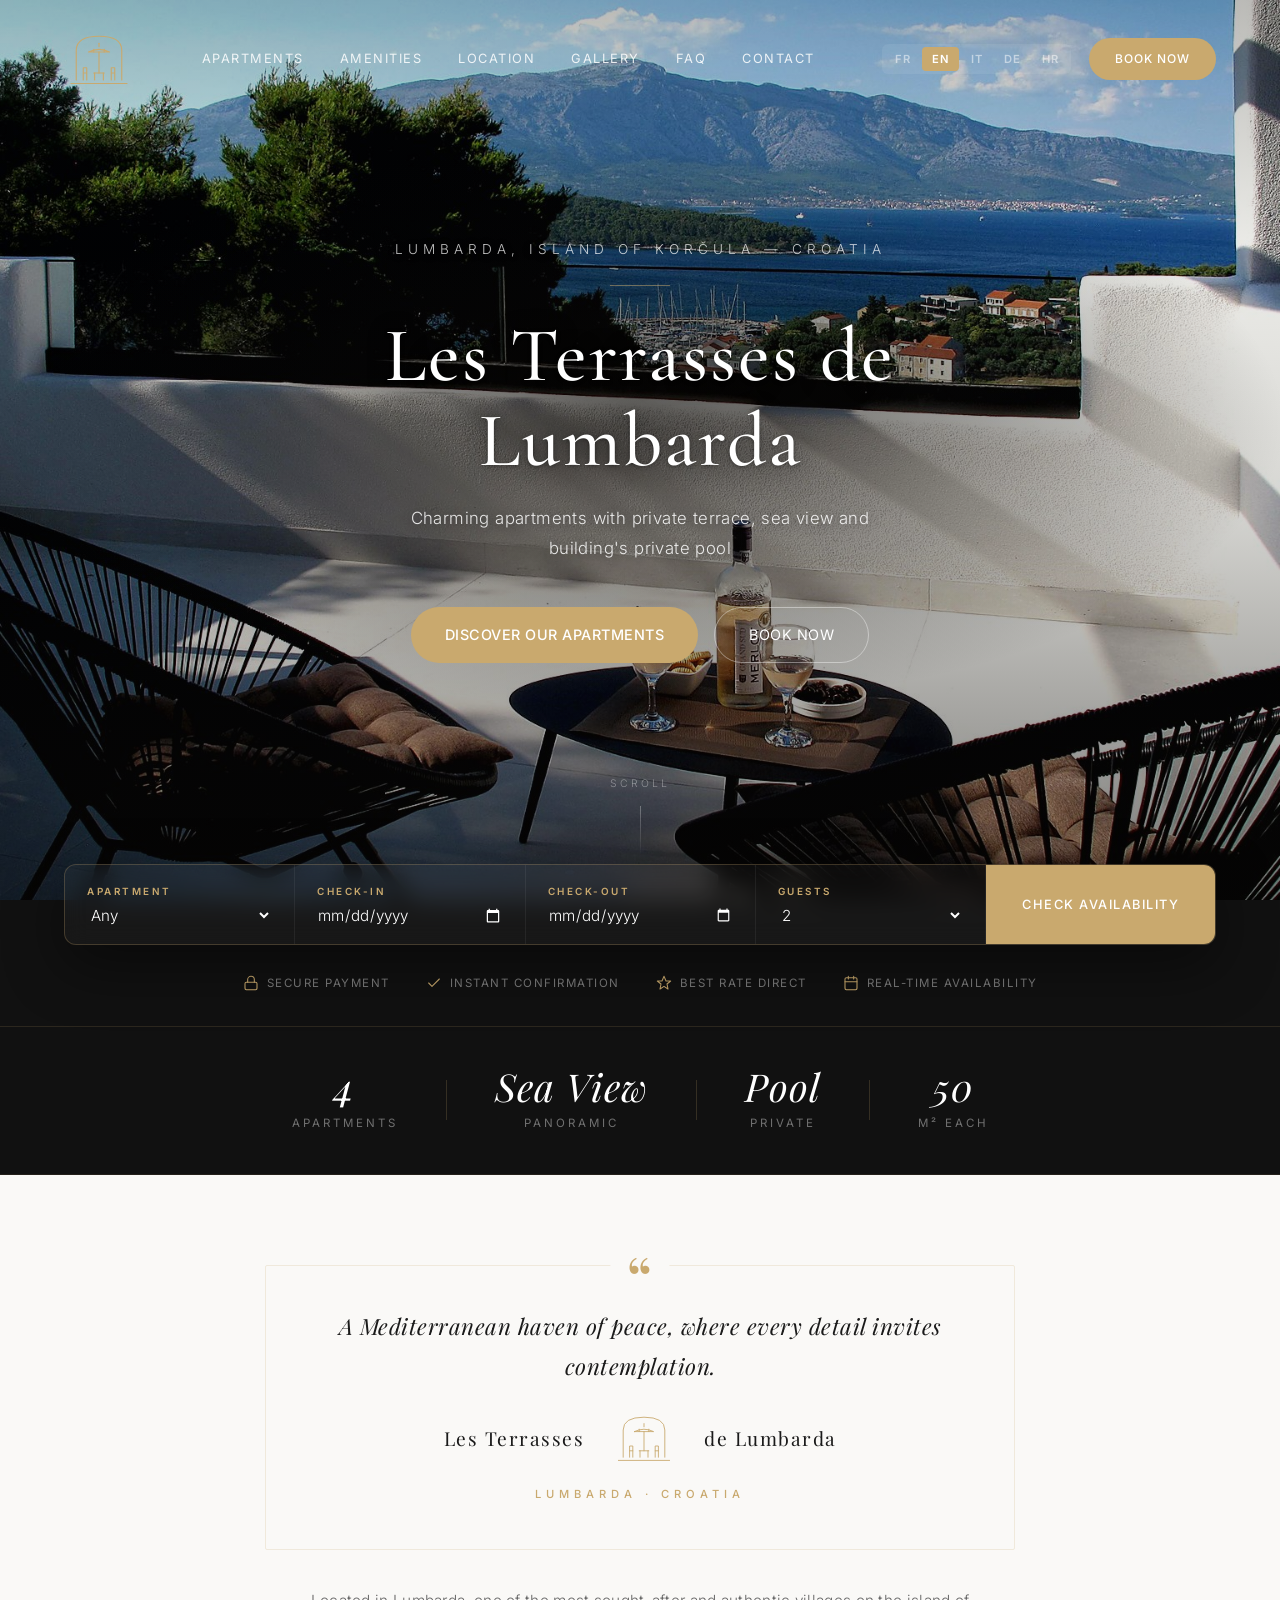
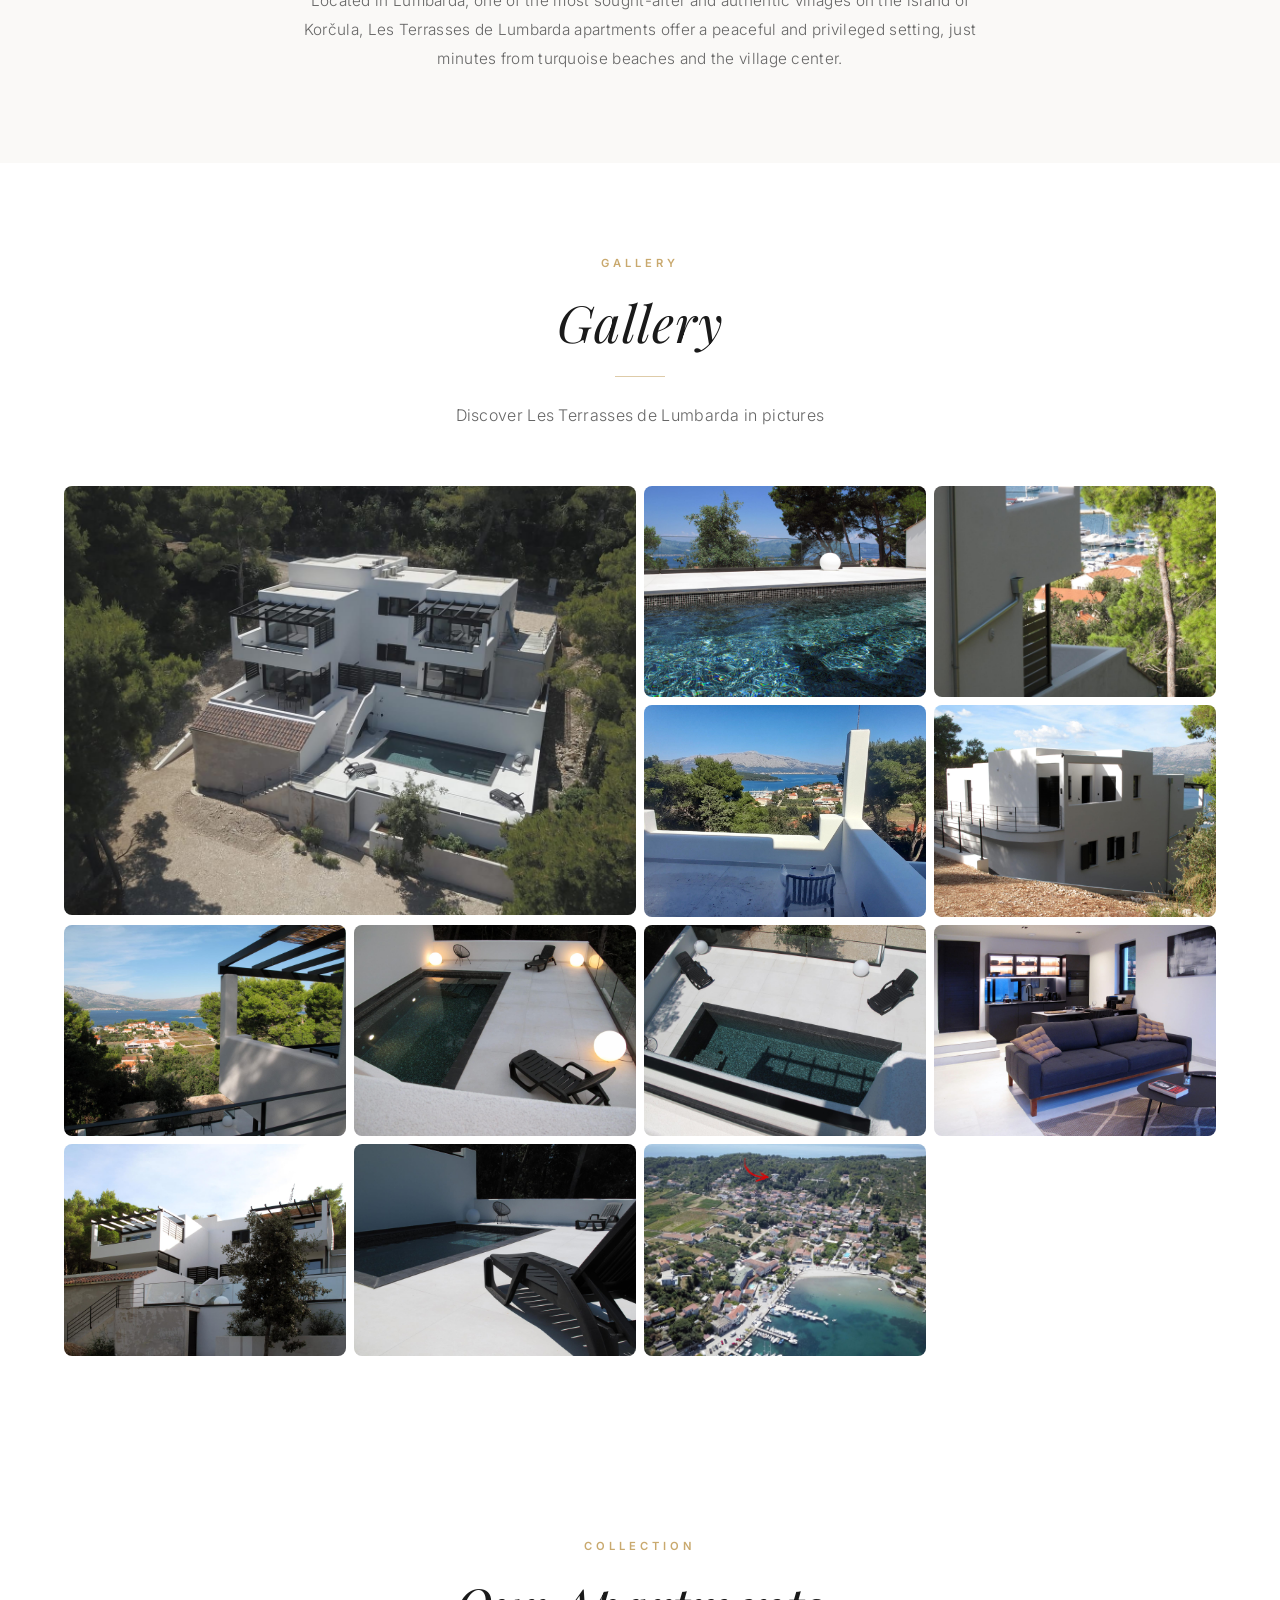
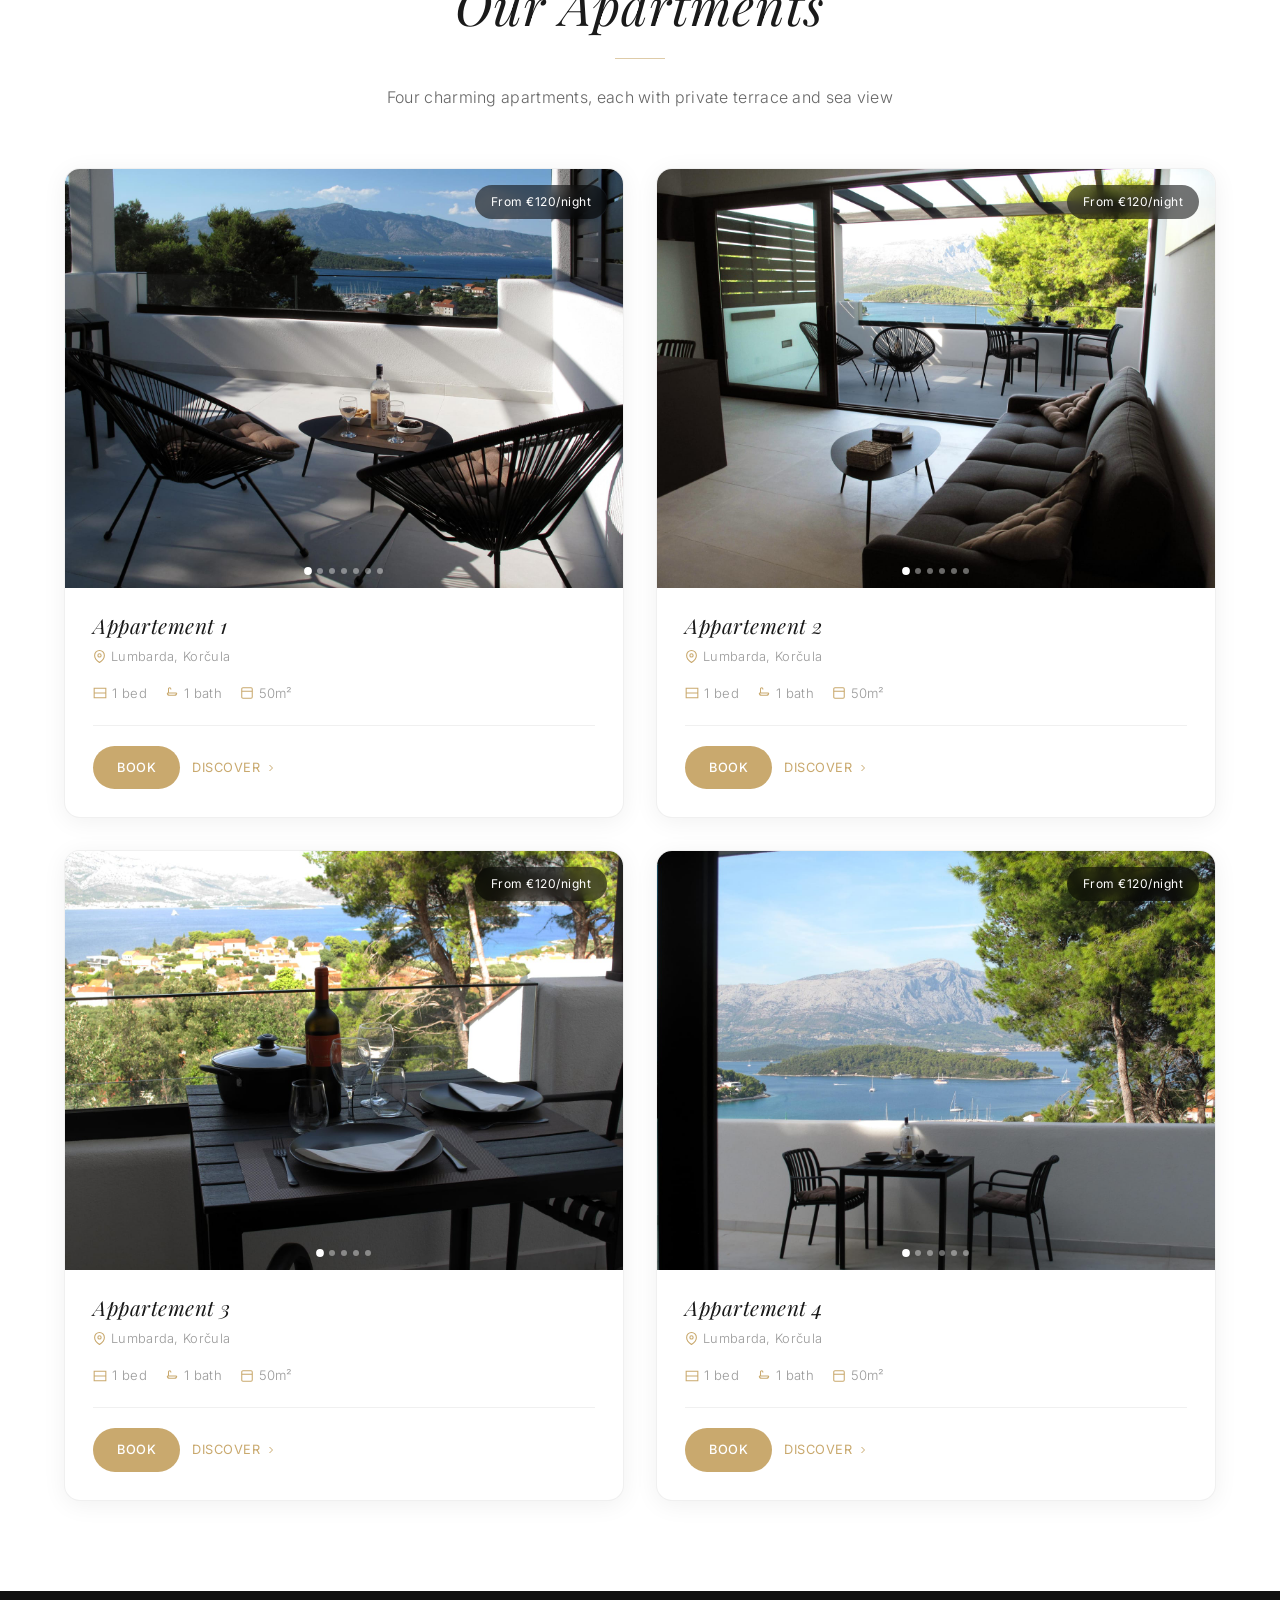
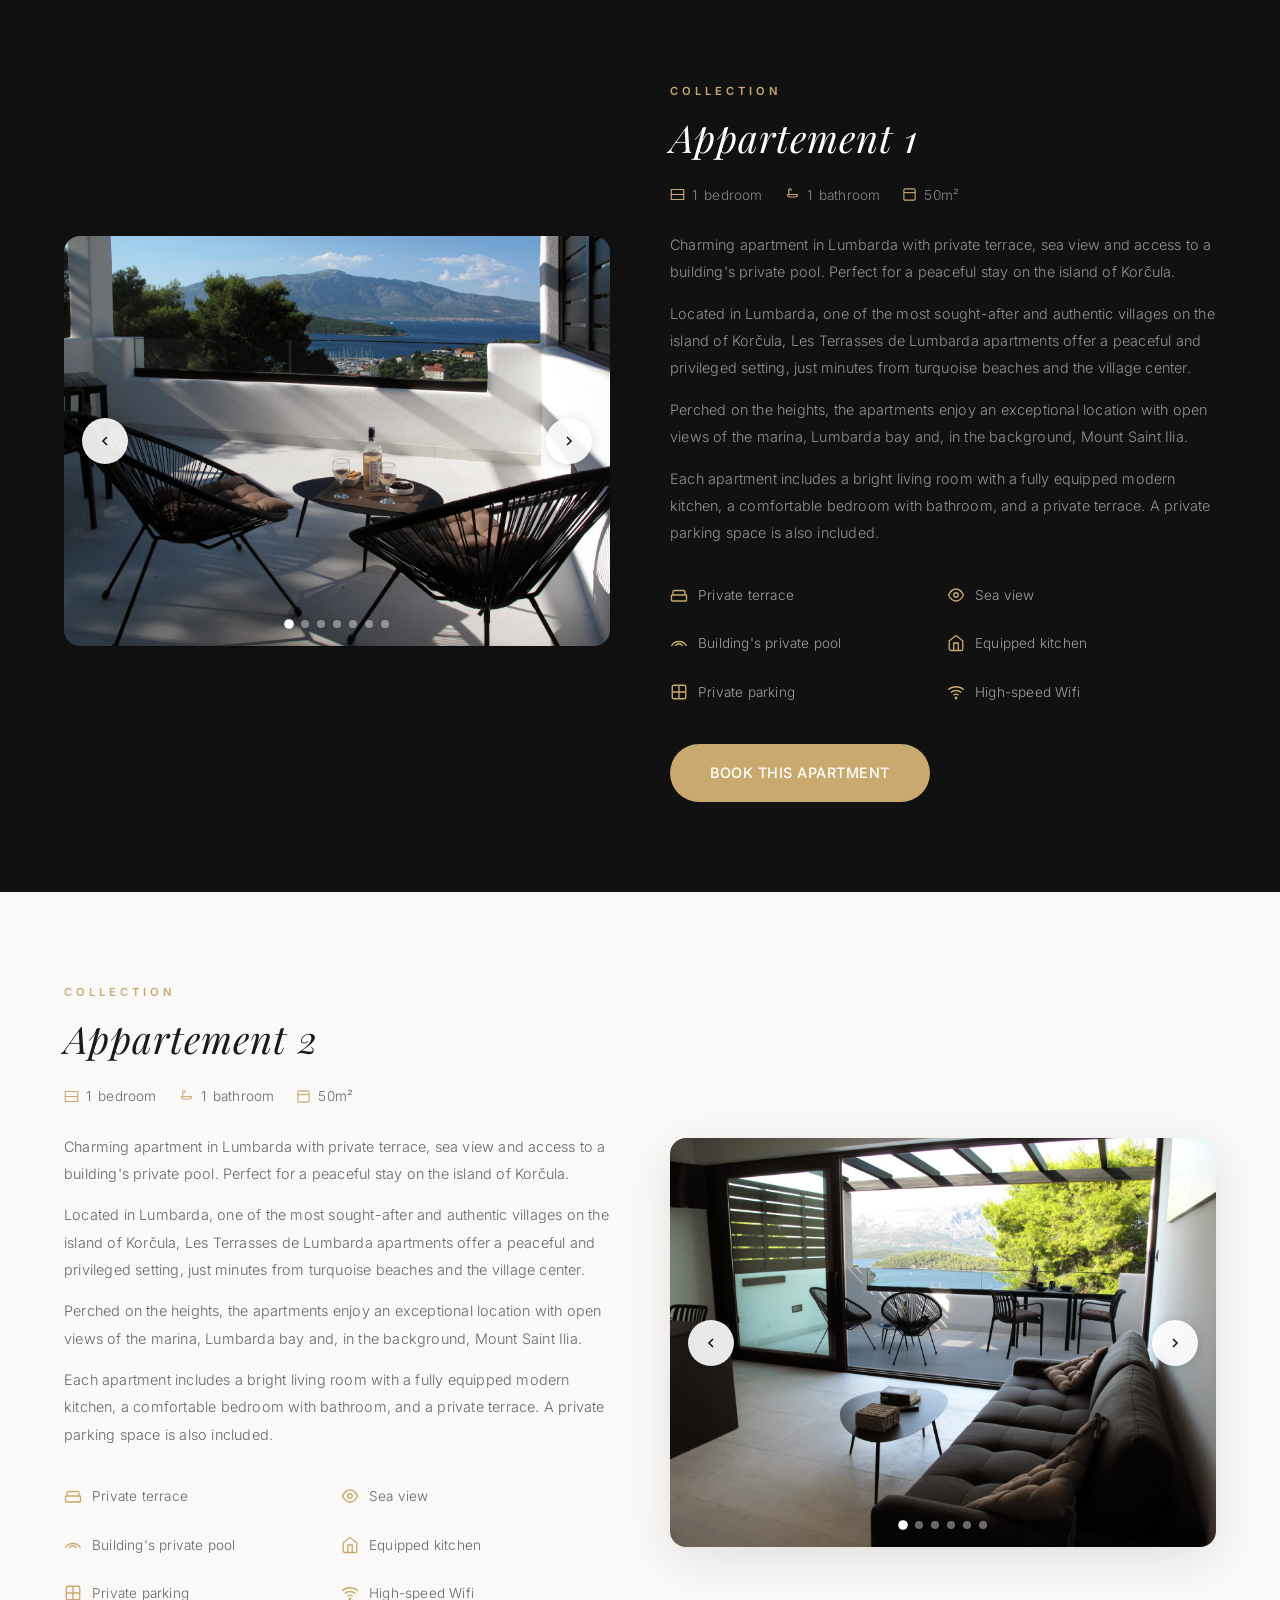
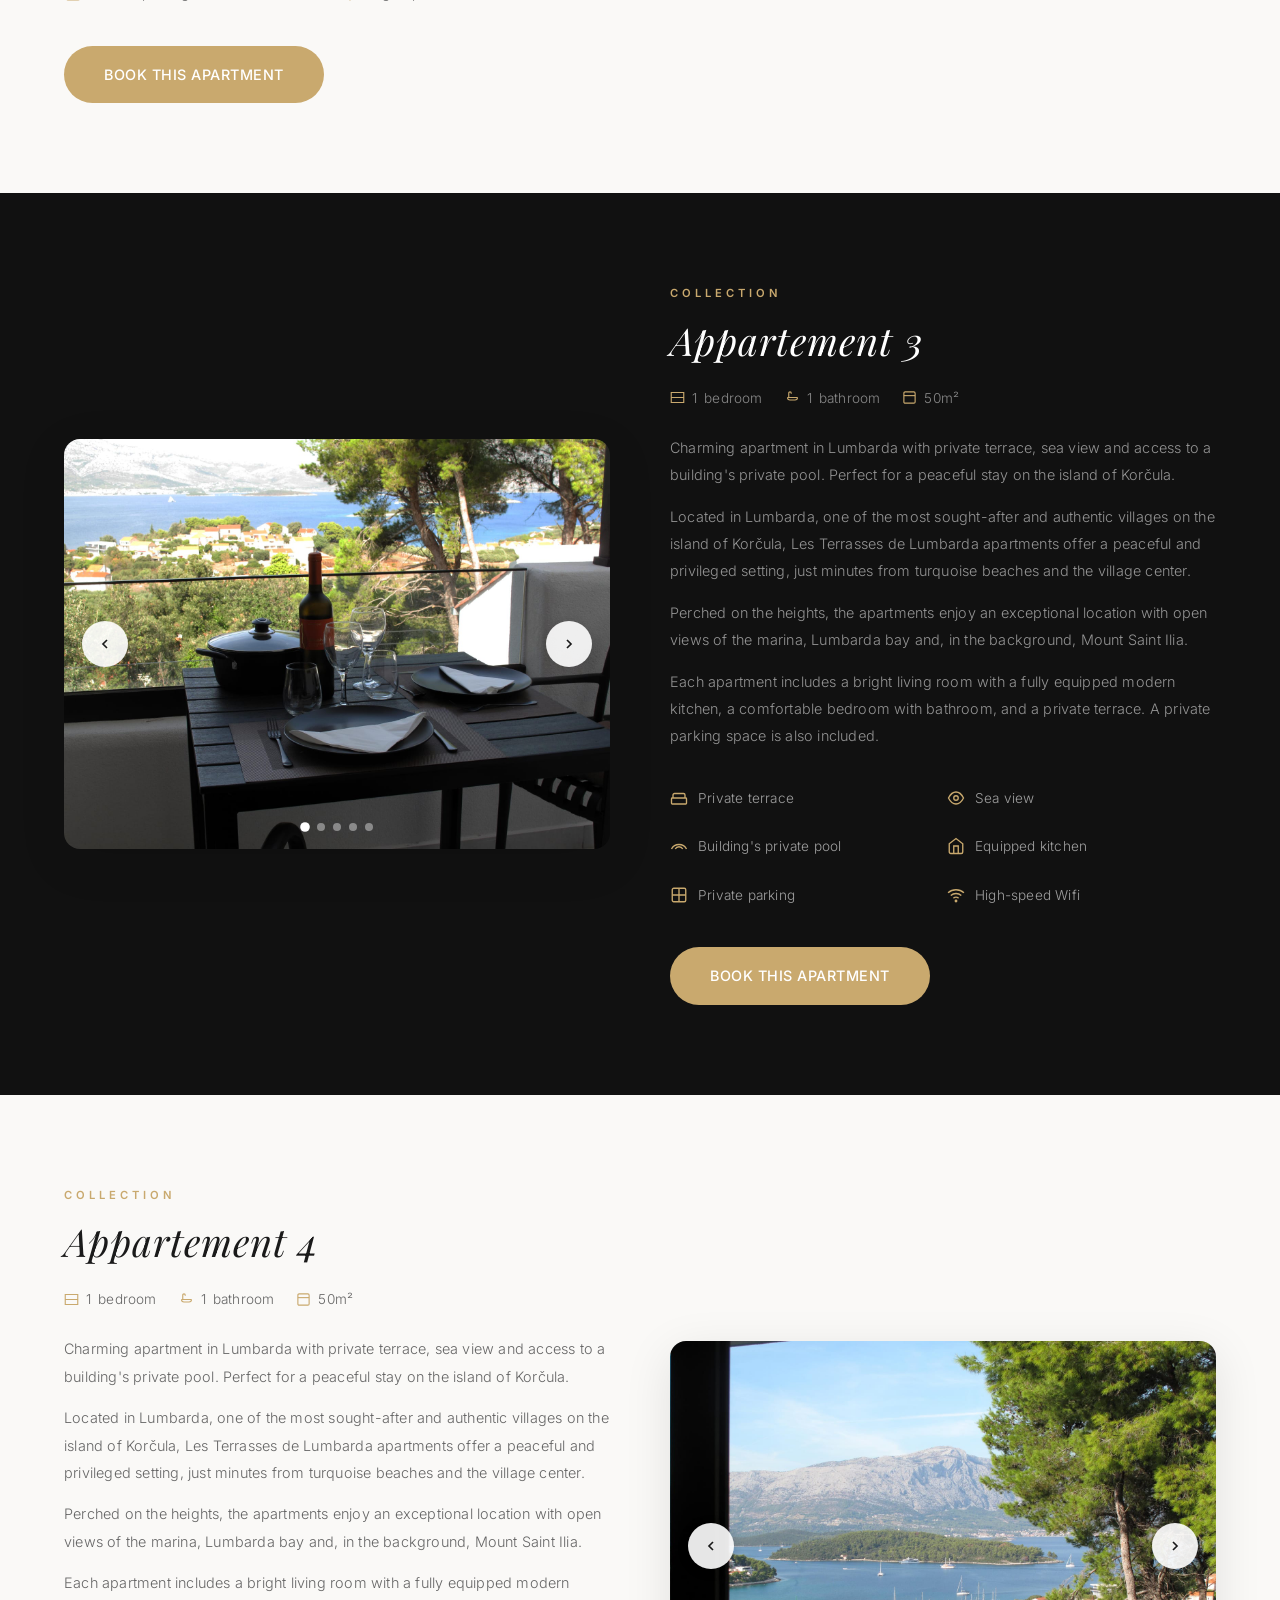
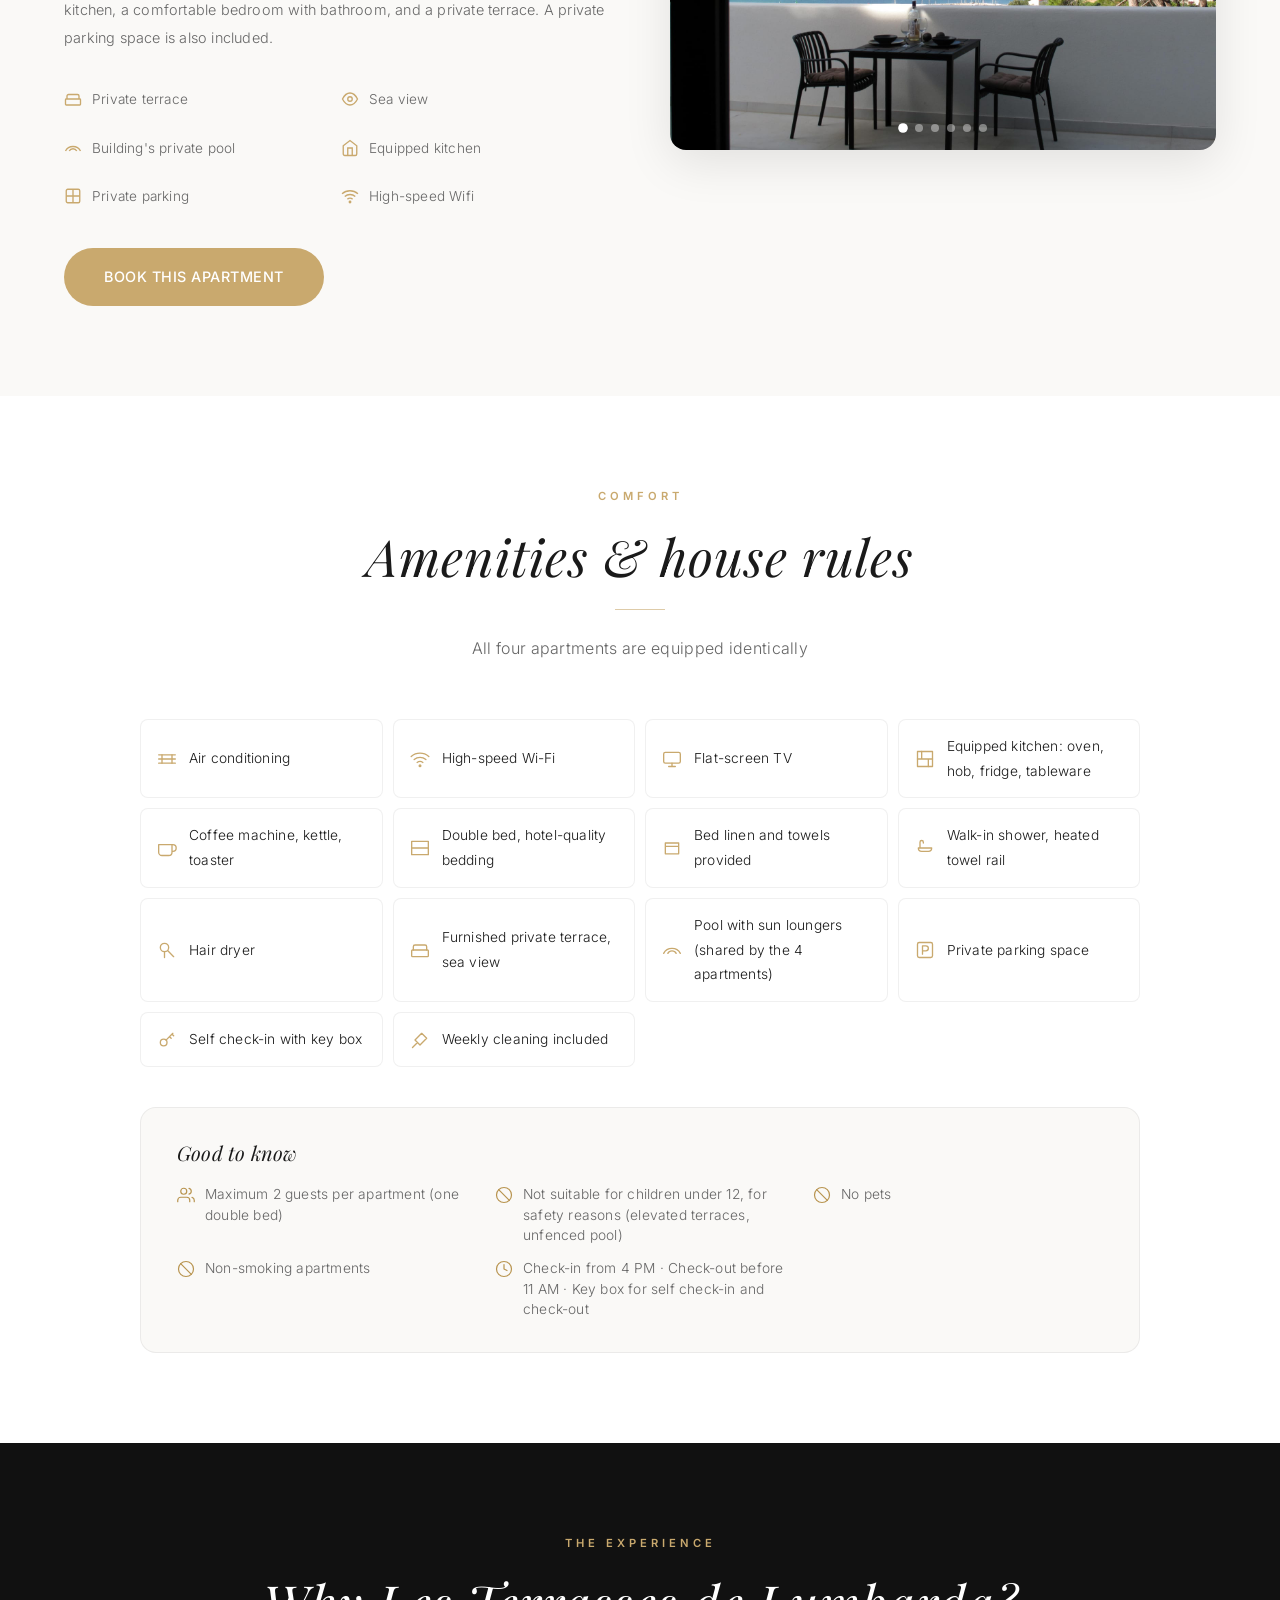
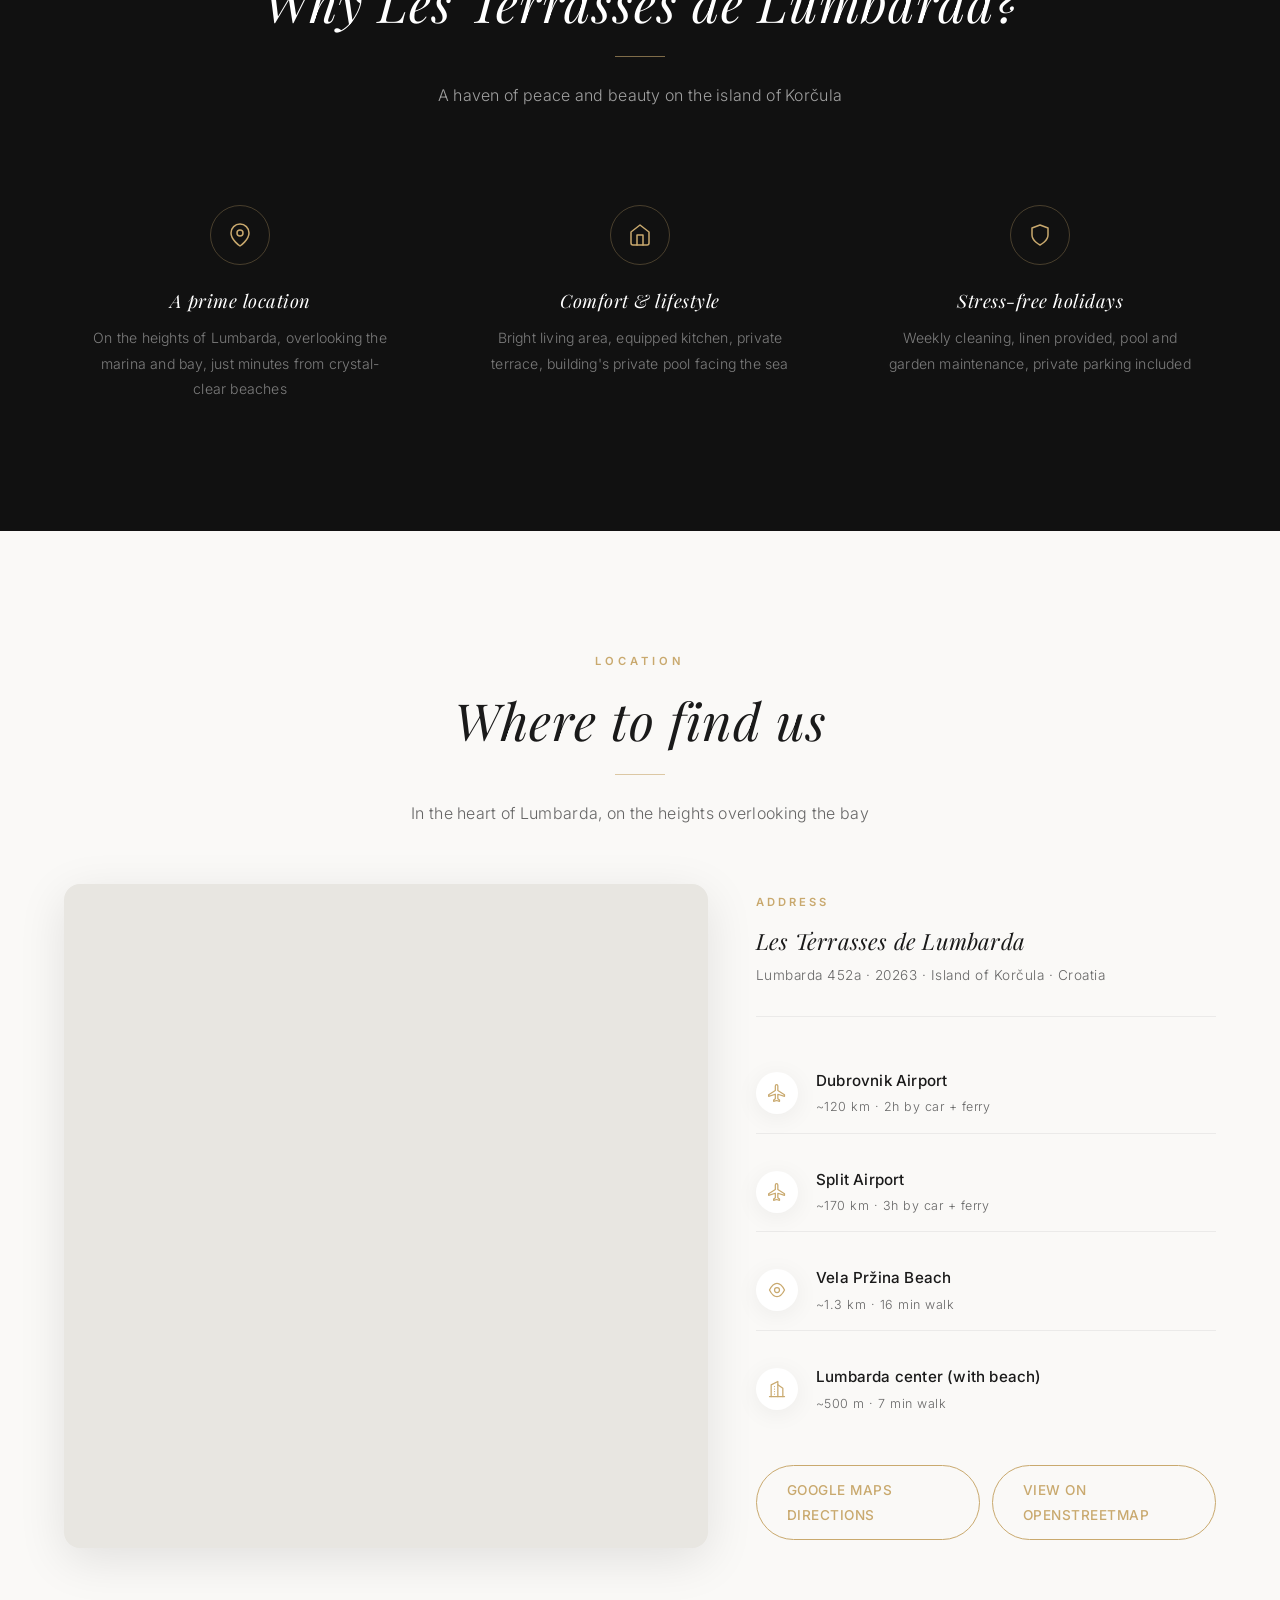
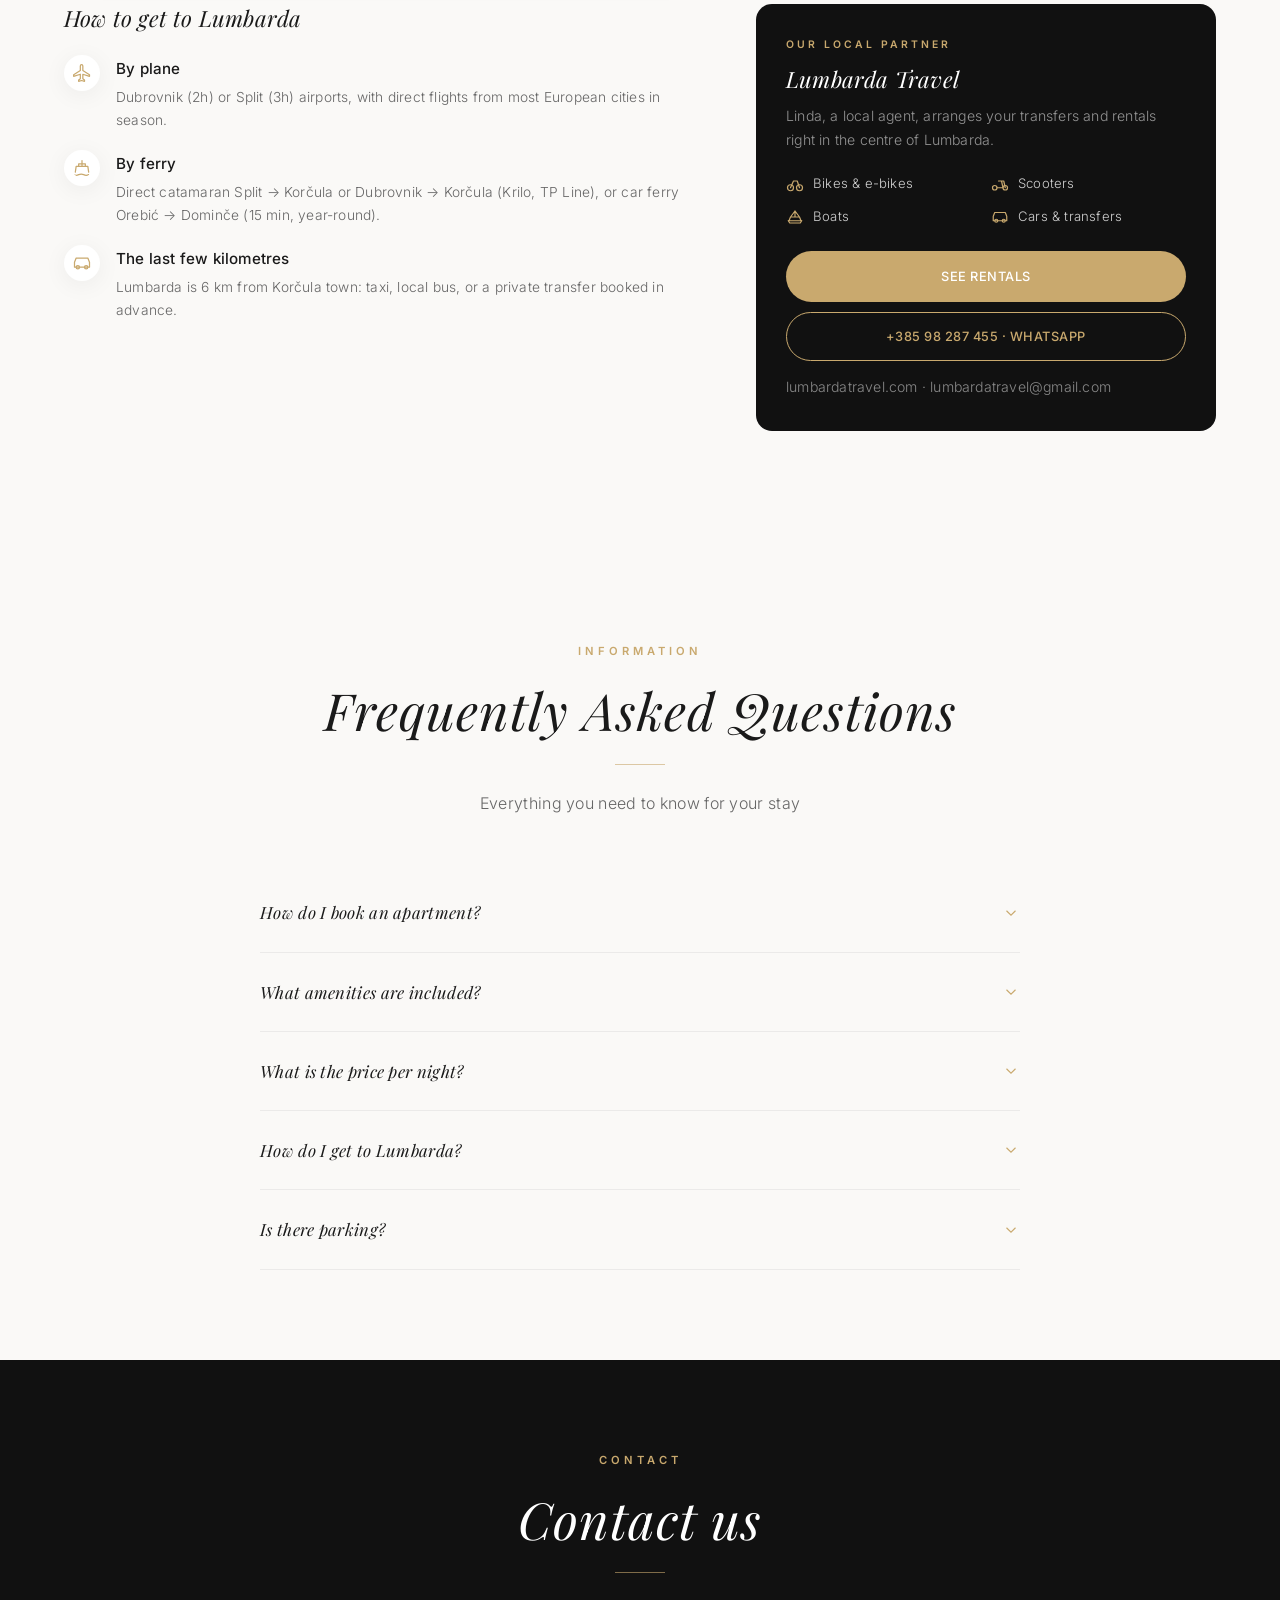
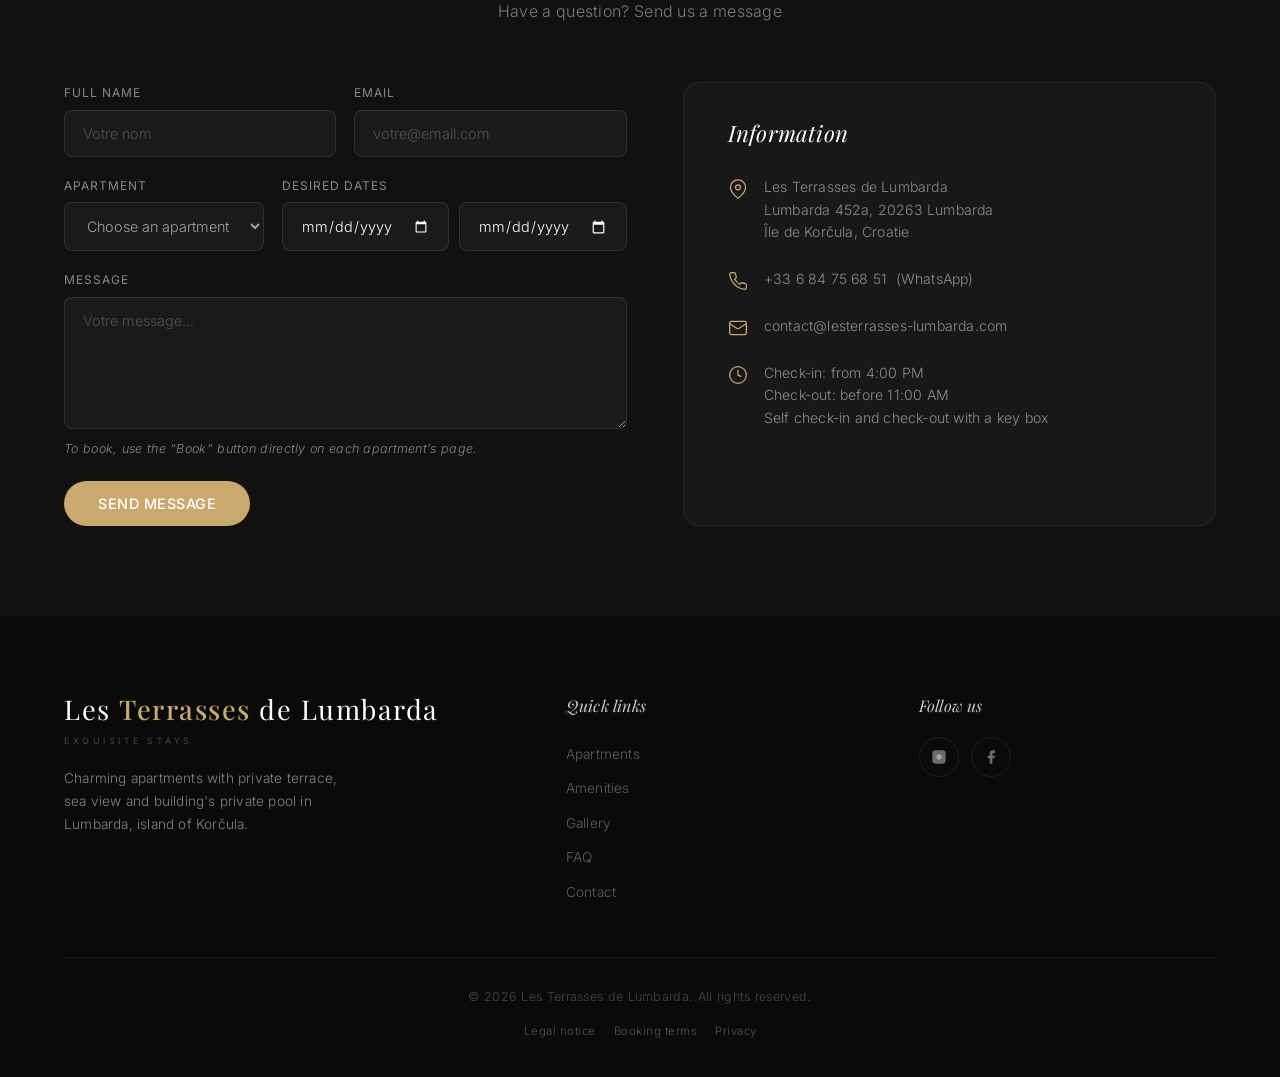
==== commit 708d9aa3: "Photos complétées, équipements et règles, comment venir + Lumbarda Travel, nom complet, horaires et " ====
--- a/index.html
+++ b/index.html
@@ -18,7 +18,7 @@
 <meta name="twitter:card" content="summary_large_image">
 <meta name="referrer" content="strict-origin-when-cross-origin">
 <script type="application/ld+json">
-{"@context":"https://schema.org","@type":"LodgingBusiness","name":"Les Terrasses de Lumbarda","url":"https://lesterrasses-lumbarda.com/","email":"lesterrasses.lumbarda@gmail.com","image":"https://lesterrasses-lumbarda.com/images/photos/terrasse-1.jpg","address":{"@type":"PostalAddress","addressLocality":"Lumbarda","postalCode":"20263","addressCountry":"HR"},"geo":{"@type":"GeoCoordinates","latitude":42.919697,"longitude":17.172616},"checkinTime":"15:00","checkoutTime":"10:00","priceRange":"€90 - €150","amenityFeature":[{"@type":"LocationFeatureSpecification","name":"Terrasse privative"},{"@type":"LocationFeatureSpecification","name":"Vue mer"},{"@type":"LocationFeatureSpecification","name":"Piscine"},{"@type":"LocationFeatureSpecification","name":"Parking privé"},{"@type":"LocationFeatureSpecification","name":"Wifi"}]}
+{"@context":"https://schema.org","@type":"LodgingBusiness","name":"Les Terrasses de Lumbarda","url":"https://lesterrasses-lumbarda.com/","email":"lesterrasses.lumbarda@gmail.com","image":"https://lesterrasses-lumbarda.com/images/photos/terrasse-1.jpg","telephone":"+33684756851","address":{"@type":"PostalAddress","streetAddress":"Lumbarda 452a","addressLocality":"Lumbarda","postalCode":"20263","addressCountry":"HR"},"geo":{"@type":"GeoCoordinates","latitude":42.919697,"longitude":17.172616},"checkinTime":"16:00","checkoutTime":"11:00","priceRange":"€90 - €150","amenityFeature":[{"@type":"LocationFeatureSpecification","name":"Terrasse privative"},{"@type":"LocationFeatureSpecification","name":"Vue mer"},{"@type":"LocationFeatureSpecification","name":"Piscine"},{"@type":"LocationFeatureSpecification","name":"Parking privé"},{"@type":"LocationFeatureSpecification","name":"Wifi"}]}
 </script>
 <link rel="preconnect" href="https://fonts.googleapis.com">
 <link rel="preconnect" href="https://fonts.gstatic.com" crossorigin>
@@ -509,6 +509,7 @@
 .contact-form{display:flex;flex-direction:column;gap:18px}
 .form-group{display:flex;flex-direction:column;gap:6px}
 .form-group label{font-size:.75rem;font-weight:400;color:rgba(255,255,255,.5);letter-spacing:1px;text-transform:uppercase}
+.form-group input[type=date]{color-scheme:dark}
 .form-group input,.form-group select,.form-group textarea{
   padding:14px 18px;border:1px solid rgba(255,255,255,.1);border-radius:var(--radius);
   font-family:var(--font-body);font-size:.9rem;transition:var(--transition);
@@ -742,6 +743,44 @@
   .bk-cal{padding:18px}
   .bk-months{grid-template-columns:1fr;gap:24px}
 }
+
+/* ========================================
+   EQUIPMENT & RULES
+   ======================================== */
+.equipment{padding:90px 0;background:var(--bg-white)}
+.eq-grid{display:grid;grid-template-columns:repeat(4,1fr);gap:10px;max-width:1000px;margin:0 auto}
+.eq-item{display:flex;align-items:center;gap:12px;padding:14px 16px;border:1px solid var(--border-subtle);border-radius:var(--radius);font-size:.86rem;color:var(--dark);font-weight:300;background:#fff}
+.eq-item svg{width:20px;height:20px;stroke:var(--gold);fill:none;stroke-width:1.6;stroke-linecap:round;stroke-linejoin:round;flex-shrink:0}
+.rules{max-width:1000px;margin:40px auto 0;padding:32px 36px;background:var(--bg-light);border-radius:var(--radius-xl);border:1px solid var(--border-subtle)}
+.rules h3{font-size:1.25rem;margin-bottom:18px;color:var(--dark)}
+.rules-grid{display:grid;grid-template-columns:repeat(3,1fr);gap:12px 28px}
+.rule-item{display:flex;align-items:flex-start;gap:10px;font-size:.86rem;color:var(--gray);font-weight:300;line-height:1.5}
+.rule-item svg{width:18px;height:18px;stroke:var(--gold-dark);fill:none;stroke-width:1.6;stroke-linecap:round;stroke-linejoin:round;flex-shrink:0;margin-top:2px}
+@media(max-width:900px){.eq-grid{grid-template-columns:repeat(2,1fr)}.rules-grid{grid-template-columns:1fr}.rules{padding:24px 20px}}
+/* ========================================
+   TRAVEL + PARTNER
+   ======================================== */
+.travel{display:grid;grid-template-columns:1.4fr 1fr;gap:48px;margin-top:56px;align-items:start}
+.travel h3{font-size:1.4rem;margin-bottom:22px;color:var(--dark)}
+.trv-steps{display:flex;flex-direction:column;gap:18px}
+.trv-step{display:flex;gap:16px;align-items:flex-start}
+.trv-step svg{width:36px;height:36px;padding:8px;border-radius:50%;background:#fff;box-shadow:var(--shadow);stroke:var(--gold);fill:none;stroke-width:1.5;stroke-linecap:round;stroke-linejoin:round;flex-shrink:0}
+.trv-step strong{display:block;font-size:.95rem;font-weight:500;color:var(--dark);margin-bottom:3px}
+.trv-step p{font-size:.86rem;color:var(--gray);line-height:1.7;font-weight:300}
+.travel-partner{background:var(--dark-bg);color:#fff;border-radius:var(--radius-xl);padding:32px 30px}
+.tp-label{display:block;font-size:.65rem;letter-spacing:3px;text-transform:uppercase;color:var(--gold);font-weight:600;margin-bottom:10px}
+.travel-partner h3{color:#fff;margin-bottom:10px}
+.travel-partner p{font-size:.88rem;color:rgba(255,255,255,.55);line-height:1.7;font-weight:300}
+.tp-services{display:grid;grid-template-columns:1fr 1fr;gap:10px;margin:20px 0 22px}
+.tp-services span{display:flex;align-items:center;gap:9px;font-size:.82rem;color:rgba(255,255,255,.8)}
+.tp-services em{font-style:normal}
+.tp-services svg{width:18px;height:18px;stroke:var(--gold);fill:none;stroke-width:1.6;stroke-linecap:round;stroke-linejoin:round}
+.tp-actions{display:flex;flex-direction:column;gap:10px}
+.tp-actions .btn-gold,.tp-actions .btn-outline-dark{justify-content:center;font-size:.8rem}
+.tp-note{margin-top:14px;font-size:.78rem}
+.tp-note a{color:rgba(255,255,255,.5)}
+.tp-note a:hover{color:var(--gold)}
+@media(max-width:900px){.travel{grid-template-columns:1fr;gap:32px}}
 .footer-legal{display:flex;gap:18px;justify-content:center;flex-wrap:wrap;margin-top:12px}
 .footer-legal a{font-size:.72rem;color:rgba(255,255,255,.3);letter-spacing:.5px}
 .footer-legal a:hover{color:var(--gold)}
@@ -814,6 +853,7 @@
   </a>
   <div class="nav-links">
     <a href="#apartments" data-i18n="nav_apartments">Appartements</a>
+    <a href="#equipment" data-i18n="nav_equipment">Équipements</a>
     <a href="#location" data-i18n="nav_location">Localisation</a>
     <a href="#gallery" data-i18n="nav_gallery">Galerie</a>
     <a href="#faq" data-i18n="nav_faq">FAQ</a>
@@ -836,6 +876,7 @@
 <!-- Mobile Nav -->
 <div class="mobile-nav" id="mobileNav">
   <a href="#apartments" data-i18n="nav_apartments" onclick="closeMobile()">Appartements</a>
+    <a href="#equipment" data-i18n="nav_equipment">Équipements</a>
   <a href="#location" data-i18n="nav_location" onclick="closeMobile()">Localisation</a>
   <a href="#gallery" data-i18n="nav_gallery" onclick="closeMobile()">Galerie</a>
   <a href="#faq" data-i18n="nav_faq" onclick="closeMobile()">FAQ</a>
@@ -972,7 +1013,7 @@
     </div>
   </div>
   <div class="intro-text reveal">
-    <p data-i18n="intro_text">Situ&#233;s &#224; Lumbarda, l&#8217;un des villages les plus pris&#233;s et authentiques de l&#8217;&#238;le de Kor&#269;ula, les appartements Les Terrasses offrent un cadre de s&#233;jour paisible et privil&#233;gi&#233;, &#224; seulement quelques minutes des plages aux eaux turquoise et du centre du village.</p>
+    <p data-i18n="intro_text">Situ&#233;s &#224; Lumbarda, l&#8217;un des villages les plus pris&#233;s et authentiques de l&#8217;&#238;le de Kor&#269;ula, les appartements Les Terrasses de Lumbarda offrent un cadre de s&#233;jour paisible et privil&#233;gi&#233;, &#224; seulement quelques minutes des plages aux eaux turquoise et du centre du village.</p>
   </div>
 </div>
 </section>
@@ -987,16 +1028,20 @@
 <div class="container">
   <p class="section-label reveal" data-i18n="gallery_label">Galerie</p>
   <h2 class="section-title dark reveal" data-i18n="gallery_title">Galerie</h2>
-  <p class="section-subtitle dark reveal" data-i18n="gallery_subtitle">Découvrez Les Terrasses en images</p>
+  <p class="section-subtitle dark reveal" data-i18n="gallery_subtitle">Découvrez Les Terrasses de Lumbarda en images</p>
   <div class="gallery-grid">
     <div class="gallery-item reveal" data-gallery><img src="images/photos/drone.jpg" alt="Vue aérienne des Terrasses de Lumbarda et de la piscine" loading="lazy"></div>
     <div class="gallery-item reveal" data-gallery><img src="images/photos/piscine-1.jpg" alt="Piscine avec vue sur la mer" loading="lazy"></div>
+    <div class="gallery-item reveal" data-gallery><img src="images/photos/vue-marina.jpg" alt="Vue sur la marina depuis Les Terrasses de Lumbarda" loading="lazy"></div>
     <div class="gallery-item reveal" data-gallery><img src="images/photos/terrasse-1.jpg" alt="Terrasse privative vue mer" loading="lazy"></div>
-    <div class="gallery-item reveal" data-gallery><img src="images/photos/facade-2.jpg" alt="Façade des Terrasses" loading="lazy"></div>
+    <div class="gallery-item reveal" data-gallery><img src="images/photos/facade-2.jpg" alt="Façade des Terrasses de Lumbarda" loading="lazy"></div>
     <div class="gallery-item reveal" data-gallery><img src="images/photos/vue-haute.jpg" alt="Vue sur Lumbarda depuis la terrasse haute" loading="lazy"></div>
     <div class="gallery-item reveal" data-gallery><img src="images/photos/piscine-3.jpg" alt="Piscine illuminée le soir" loading="lazy"></div>
+    <div class="gallery-item reveal" data-gallery><img src="images/photos/piscine-4.jpg" alt="La piscine vue d’en haut" loading="lazy"></div>
     <div class="gallery-item reveal" data-gallery><img src="images/photos/salon-apt1.jpg" alt="Séjour et cuisine" loading="lazy"></div>
-    <div class="gallery-item reveal" data-gallery><img src="images/photos/facade-1.jpg" alt="Les Terrasses sous les pins" loading="lazy"></div>
+    <div class="gallery-item reveal" data-gallery><img src="images/photos/facade-1.jpg" alt="Les Terrasses de Lumbarda sous les pins" loading="lazy"></div>
+    <div class="gallery-item reveal" data-gallery><img src="images/photos/piscine-2.jpg" alt="Piscine et transats" loading="lazy"></div>
+    <div class="gallery-item reveal" data-gallery><img src="images/photos/village-aerien.jpg" alt="Lumbarda vue du ciel" loading="lazy"></div>
   </div>
 </div>
 </section>
@@ -1014,13 +1059,15 @@
         <div class="slides">
           <div class="slide"><img src="images/apt1-0.jpg" alt="Terrasse privative avec vue sur la baie" loading="lazy"></div>
           <div class="slide"><img src="images/apt1-6.jpg" alt="Plaque de l’appartement 1" loading="lazy"></div>
+          <div class="slide"><img src="images/apt1-7.jpg" alt="Séjour ouvert sur la terrasse et la mer" loading="lazy"></div>
           <div class="slide"><img src="images/apt1-3.jpg" alt="Appartement 1 — séjour & cuisine" loading="lazy"></div>
           <div class="slide"><img src="images/apt1-4.jpg" alt="Appartement 1 — chambre" loading="lazy"></div>
           <div class="slide"><img src="images/apt1-5.jpg" alt="Appartement 1 — salle de bain" loading="lazy"></div>
+          <div class="slide"><img src="images/apt1-8.jpg" alt="Salle de bain et cuisine" loading="lazy"></div>
         </div>
         <button class="arrow arrow-left" aria-label="Previous"><svg viewBox="0 0 24 24"><polyline points="15 18 9 12 15 6"/></svg></button>
         <button class="arrow arrow-right" aria-label="Next"><svg viewBox="0 0 24 24"><polyline points="9 6 15 12 9 18"/></svg></button>
-        <div class="dots"><span class="dot active"></span><span class="dot"></span><span class="dot"></span><span class="dot"></span><span class="dot"></span></div>
+        <div class="dots"><span class="dot active"></span><span class="dot"></span><span class="dot"></span><span class="dot"></span><span class="dot"></span><span class="dot"></span><span class="dot"></span></div>
         <div class="price-badge" data-i18n="price_badge">&#192; partir de 120&#8364;/nuit</div>
       </div>
       <div class="apt-card-body">
@@ -1047,10 +1094,11 @@
           <div class="slide"><img src="images/apt2-4.jpg" alt="Chambre avec dressing" loading="lazy"></div>
           <div class="slide"><img src="images/apt2-5.jpg" alt="Salle de bain" loading="lazy"></div>
           <div class="slide"><img src="images/apt2-1.jpg" alt="Terrasse avec pergola et vue mer" loading="lazy"></div>
+          <div class="slide"><img src="images/apt2-2.jpg" alt="Petit-déjeuner sur la terrasse face à la baie" loading="lazy"></div>
         </div>
         <button class="arrow arrow-left" aria-label="Previous"><svg viewBox="0 0 24 24"><polyline points="15 18 9 12 15 6"/></svg></button>
         <button class="arrow arrow-right" aria-label="Next"><svg viewBox="0 0 24 24"><polyline points="9 6 15 12 9 18"/></svg></button>
-        <div class="dots"><span class="dot active"></span><span class="dot"></span><span class="dot"></span><span class="dot"></span><span class="dot"></span></div>
+        <div class="dots"><span class="dot active"></span><span class="dot"></span><span class="dot"></span><span class="dot"></span><span class="dot"></span><span class="dot"></span></div>
         <div class="price-badge" data-i18n="price_badge">&#192; partir de 120&#8364;/nuit</div>
       </div>
       <div class="apt-card-body">
@@ -1072,10 +1120,10 @@
     <div class="apt-card reveal reveal-delay-2">
       <div class="card-carousel" data-carousel>
         <div class="slides">
+          <div class="slide"><img src="images/apt3-2.jpg" alt="Dîner sur la terrasse face à Lumbarda" loading="lazy"></div>
           <div class="slide"><img src="images/apt3-5.jpg" alt="Entrée de l’appartement 3" loading="lazy"></div>
-          <div class="slide"><img src="images/apt3-1.jpg" alt="Terrasse avec vue sur la mer et la montagne" loading="lazy"></div>
-          <div class="slide"><img src="images/apt3-2.jpg" alt="Dîner sur la terrasse face à Lumbarda" loading="lazy"></div>
           <div class="slide"><img src="images/apt3-3.jpg" alt="Chambre" loading="lazy"></div>
+          <div class="slide"><img src="images/apt3-4.jpg" alt="Chambre avec dressing" loading="lazy"></div>
           <div class="slide"><img src="images/apt3-6.jpg" alt="Salle de bain" loading="lazy"></div>
         </div>
         <button class="arrow arrow-left" aria-label="Previous"><svg viewBox="0 0 24 24"><polyline points="15 18 9 12 15 6"/></svg></button>
@@ -1105,11 +1153,13 @@
           <div class="slide"><img src="images/apt4-1.jpg" alt="Terrasse avec vue sur la montagne et la baie" loading="lazy"></div>
           <div class="slide"><img src="images/apt4-5.jpg" alt="Entrée de l’appartement 4" loading="lazy"></div>
           <div class="slide"><img src="images/apt4-4.jpg" alt="Séjour et coin repas" loading="lazy"></div>
+          <div class="slide"><img src="images/apt4-3.jpg" alt="Cuisine équipée" loading="lazy"></div>
+          <div class="slide"><img src="images/apt4-7.jpg" alt="Chambre" loading="lazy"></div>
           <div class="slide"><img src="images/apt4-6.jpg" alt="Salle de bain" loading="lazy"></div>
         </div>
         <button class="arrow arrow-left" aria-label="Previous"><svg viewBox="0 0 24 24"><polyline points="15 18 9 12 15 6"/></svg></button>
         <button class="arrow arrow-right" aria-label="Next"><svg viewBox="0 0 24 24"><polyline points="9 6 15 12 9 18"/></svg></button>
-        <div class="dots"><span class="dot active"></span><span class="dot"></span><span class="dot"></span><span class="dot"></span></div>
+        <div class="dots"><span class="dot active"></span><span class="dot"></span><span class="dot"></span><span class="dot"></span><span class="dot"></span><span class="dot"></span></div>
         <div class="price-badge" data-i18n="price_badge">&#192; partir de 120&#8364;/nuit</div>
       </div>
       <div class="apt-card-body">
@@ -1141,13 +1191,15 @@
       <div class="slides">
         <div class="slide"><img src="images/apt1-0.jpg" alt="Terrasse privative avec vue sur la baie"></div>
         <div class="slide"><img src="images/apt1-6.jpg" alt="Plaque de l’appartement 1"></div>
+        <div class="slide"><img src="images/apt1-7.jpg" alt="Séjour ouvert sur la terrasse et la mer"></div>
         <div class="slide"><img src="images/apt1-3.jpg" alt="Appartement 1 — séjour & cuisine"></div>
         <div class="slide"><img src="images/apt1-4.jpg" alt="Appartement 1 — chambre"></div>
         <div class="slide"><img src="images/apt1-5.jpg" alt="Appartement 1 — salle de bain"></div>
+        <div class="slide"><img src="images/apt1-8.jpg" alt="Salle de bain et cuisine"></div>
       </div>
       <button class="arrow arrow-left" aria-label="Previous"><svg viewBox="0 0 24 24"><polyline points="15 18 9 12 15 6"/></svg></button>
       <button class="arrow arrow-right" aria-label="Next"><svg viewBox="0 0 24 24"><polyline points="9 6 15 12 9 18"/></svg></button>
-      <div class="dots"><span class="dot active"></span><span class="dot"></span><span class="dot"></span><span class="dot"></span><span class="dot"></span></div>
+      <div class="dots"><span class="dot active"></span><span class="dot"></span><span class="dot"></span><span class="dot"></span><span class="dot"></span><span class="dot"></span><span class="dot"></span></div>
     </div>
     <div class="apt-detail-info reveal">
       <p class="detail-label" data-i18n="apt_label">Collection</p>
@@ -1185,10 +1237,11 @@
         <div class="slide"><img src="images/apt2-4.jpg" alt="Chambre avec dressing"></div>
         <div class="slide"><img src="images/apt2-5.jpg" alt="Salle de bain"></div>
         <div class="slide"><img src="images/apt2-1.jpg" alt="Terrasse avec pergola et vue mer"></div>
+        <div class="slide"><img src="images/apt2-2.jpg" alt="Petit-déjeuner sur la terrasse face à la baie"></div>
       </div>
       <button class="arrow arrow-left" aria-label="Previous"><svg viewBox="0 0 24 24"><polyline points="15 18 9 12 15 6"/></svg></button>
       <button class="arrow arrow-right" aria-label="Next"><svg viewBox="0 0 24 24"><polyline points="9 6 15 12 9 18"/></svg></button>
-      <div class="dots"><span class="dot active"></span><span class="dot"></span><span class="dot"></span><span class="dot"></span><span class="dot"></span></div>
+      <div class="dots"><span class="dot active"></span><span class="dot"></span><span class="dot"></span><span class="dot"></span><span class="dot"></span><span class="dot"></span></div>
     </div>
     <div class="apt-detail-info reveal">
       <p class="detail-label" data-i18n="apt_label">Collection</p>
@@ -1221,10 +1274,10 @@
   <div class="apt-detail-inner">
     <div class="detail-carousel reveal" data-carousel>
       <div class="slides">
+        <div class="slide"><img src="images/apt3-2.jpg" alt="Dîner sur la terrasse face à Lumbarda"></div>
         <div class="slide"><img src="images/apt3-5.jpg" alt="Entrée de l’appartement 3"></div>
-        <div class="slide"><img src="images/apt3-1.jpg" alt="Terrasse avec vue sur la mer et la montagne"></div>
-        <div class="slide"><img src="images/apt3-2.jpg" alt="Dîner sur la terrasse face à Lumbarda"></div>
         <div class="slide"><img src="images/apt3-3.jpg" alt="Chambre"></div>
+        <div class="slide"><img src="images/apt3-4.jpg" alt="Chambre avec dressing"></div>
         <div class="slide"><img src="images/apt3-6.jpg" alt="Salle de bain"></div>
       </div>
       <button class="arrow arrow-left" aria-label="Previous"><svg viewBox="0 0 24 24"><polyline points="15 18 9 12 15 6"/></svg></button>
@@ -1265,11 +1318,13 @@
         <div class="slide"><img src="images/apt4-1.jpg" alt="Terrasse avec vue sur la montagne et la baie"></div>
         <div class="slide"><img src="images/apt4-5.jpg" alt="Entrée de l’appartement 4"></div>
         <div class="slide"><img src="images/apt4-4.jpg" alt="Séjour et coin repas"></div>
+        <div class="slide"><img src="images/apt4-3.jpg" alt="Cuisine équipée"></div>
+        <div class="slide"><img src="images/apt4-7.jpg" alt="Chambre"></div>
         <div class="slide"><img src="images/apt4-6.jpg" alt="Salle de bain"></div>
       </div>
       <button class="arrow arrow-left" aria-label="Previous"><svg viewBox="0 0 24 24"><polyline points="15 18 9 12 15 6"/></svg></button>
       <button class="arrow arrow-right" aria-label="Next"><svg viewBox="0 0 24 24"><polyline points="9 6 15 12 9 18"/></svg></button>
-      <div class="dots"><span class="dot active"></span><span class="dot"></span><span class="dot"></span><span class="dot"></span></div>
+      <div class="dots"><span class="dot active"></span><span class="dot"></span><span class="dot"></span><span class="dot"></span><span class="dot"></span><span class="dot"></span></div>
     </div>
     <div class="apt-detail-info reveal">
       <p class="detail-label" data-i18n="apt_label">Collection</p>
@@ -1297,10 +1352,48 @@
 <!-- ========================================
      9. ABOUT / WHY (dark)
      ======================================== -->
+
+<!-- ========================================
+     8b. ÉQUIPEMENTS & RÈGLES
+     ======================================== -->
+<section class="equipment" id="equipment">
+<div class="container">
+  <p class="section-label reveal" data-i18n="eq_label">Confort</p>
+  <h2 class="section-title dark reveal" data-i18n="eq_title">Équipements &amp; règles de la maison</h2>
+  <p class="section-subtitle dark reveal" data-i18n="eq_subtitle">Les quatre appartements sont équipés à l’identique</p>
+  <div class="eq-grid reveal">
+    <div class="eq-item"><svg viewBox="0 0 24 24"><path d="M2 7h20M2 12h20M2 17h20"/><path d="M6 7v10M18 7v10"/></svg><span data-i18n="eq_ac">Climatisation réversible</span></div>
+    <div class="eq-item"><svg viewBox="0 0 24 24"><path d="M5 12.55a11 11 0 0 1 14.08 0"/><path d="M1.42 9a16 16 0 0 1 21.16 0"/><path d="M8.53 16.11a6 6 0 0 1 6.95 0"/><circle cx="12" cy="20" r="1"/></svg><span data-i18n="eq_wifi">Wifi haut débit</span></div>
+    <div class="eq-item"><svg viewBox="0 0 24 24"><rect x="2" y="4" width="20" height="13" rx="2"/><path d="M8 21h8M12 17v4"/></svg><span data-i18n="eq_tv">TV écran plat</span></div>
+    <div class="eq-item"><svg viewBox="0 0 24 24"><path d="M3 3h18v18H3z"/><path d="M3 12h18M8 3v9M16 12v9"/></svg><span data-i18n="eq_kitchen">Cuisine équipée : four, plaques, réfrigérateur, vaisselle</span></div>
+    <div class="eq-item"><svg viewBox="0 0 24 24"><path d="M18 8h1a4 4 0 0 1 0 8h-1M2 8h16v9a4 4 0 0 1-4 4H6a4 4 0 0 1-4-4z"/></svg><span data-i18n="eq_coffee">Machine à café, bouilloire, grille-pain</span></div>
+    <div class="eq-item"><svg viewBox="0 0 24 24"><path d="M2 4v16h20V4H2zm0 8h20"/></svg><span data-i18n="eq_bed">Lit double, literie hôtelière</span></div>
+    <div class="eq-item"><svg viewBox="0 0 24 24"><path d="M4 6h16v4H4zM4 10v9h16v-9"/></svg><span data-i18n="eq_linen">Linge de lit et serviettes fournis</span></div>
+    <div class="eq-item"><svg viewBox="0 0 24 24"><path d="M4 12h16M4 12a4 4 0 0 0 4 4h8a4 4 0 0 0 4-4M6 12V5a2 2 0 0 1 2-2h0a2 2 0 0 1 2 2v1"/></svg><span data-i18n="eq_bath">Douche à l’italienne, sèche-serviettes</span></div>
+    <div class="eq-item"><svg viewBox="0 0 24 24"><circle cx="9" cy="9" r="5"/><path d="M13 13l7 7M9 14v7"/></svg><span data-i18n="eq_dryer">Sèche-cheveux</span></div>
+    <div class="eq-item"><svg viewBox="0 0 24 24"><rect x="2" y="12" width="20" height="8" rx="1"/><path d="M4 12V8a2 2 0 0 1 2-2h12a2 2 0 0 1 2 2v4"/></svg><span data-i18n="eq_terrace">Terrasse privative meublée, vue mer</span></div>
+    <div class="eq-item"><svg viewBox="0 0 24 24"><path d="M2 16c2-4 4-6 10-6s8 2 10 6"/><path d="M7 16c1-2 2.5-3 5-3s4 1 5 3"/></svg><span data-i18n="eq_pool">Piscine avec transats (partagée entre les 4 appartements)</span></div>
+    <div class="eq-item"><svg viewBox="0 0 24 24"><rect x="3" y="3" width="18" height="18" rx="2"/><path d="M9 17V7h4a3 3 0 0 1 0 6H9"/></svg><span data-i18n="eq_parking">Place de parking privée</span></div>
+    <div class="eq-item"><svg viewBox="0 0 24 24"><circle cx="8" cy="15" r="4"/><path d="M10.85 12.15 19 4M18 5l2 2M15 8l2 2"/></svg><span data-i18n="eq_key">Arrivée autonome par boîte à clés</span></div>
+    <div class="eq-item"><svg viewBox="0 0 24 24"><path d="M3 21l6-6M14 4l6 6-8 8-6-6z"/></svg><span data-i18n="eq_clean">Ménage hebdomadaire inclus</span></div>
+  </div>
+  <div class="rules reveal">
+    <h3 data-i18n="rules_title">Bon à savoir</h3>
+    <div class="rules-grid">
+      <div class="rule-item"><svg viewBox="0 0 24 24"><path d="M17 21v-2a4 4 0 0 0-4-4H5a4 4 0 0 0-4 4v2"/><circle cx="9" cy="7" r="4"/><path d="M23 21v-2a4 4 0 0 0-3-3.87M16 3.13a4 4 0 0 1 0 7.75"/></svg><span data-i18n="rule_guests">2 personnes maximum par appartement (un lit double)</span></div>
+      <div class="rule-item"><svg viewBox="0 0 24 24"><circle cx="12" cy="12" r="10"/><path d="M4.9 4.9l14.2 14.2"/></svg><span data-i18n="rule_kids">Ne convient pas aux enfants de moins de 12 ans, pour des raisons de sécurité (terrasses en hauteur, piscine non clôturée)</span></div>
+      <div class="rule-item"><svg viewBox="0 0 24 24"><circle cx="12" cy="12" r="10"/><path d="M4.9 4.9l14.2 14.2"/></svg><span data-i18n="rule_pets">Animaux non admis</span></div>
+      <div class="rule-item"><svg viewBox="0 0 24 24"><circle cx="12" cy="12" r="10"/><path d="M4.9 4.9l14.2 14.2"/></svg><span data-i18n="rule_smoke">Appartements non-fumeurs</span></div>
+      <div class="rule-item"><svg viewBox="0 0 24 24"><circle cx="12" cy="12" r="10"/><path d="M12 6v6l4 2"/></svg><span data-i18n="rule_hours">Arrivée à partir de 16h00 · Départ avant 11h00</span></div>
+    </div>
+  </div>
+</div>
+</section>
+
 <section class="about" id="about">
 <div class="container">
   <p class="section-label reveal" data-i18n="about_label">L&#8217;exp&#233;rience</p>
-  <h2 class="section-title light reveal" data-i18n="about_title">Pourquoi Les Terrasses ?</h2>
+  <h2 class="section-title light reveal" data-i18n="about_title">Pourquoi Les Terrasses de Lumbarda ?</h2>
   <p class="section-subtitle light reveal" data-i18n="about_subtitle">Un &#233;crin de calme et de beaut&#233; sur l&#8217;&#238;le de Kor&#269;ula</p>
   <div class="features-grid">
     <div class="feature-card reveal reveal-delay-1">
@@ -1338,7 +1431,7 @@
       <div class="location-address">
         <span class="location-address-label" data-i18n="loc_address_label">Adresse</span>
         <p class="location-address-text">Les Terrasses de Lumbarda</p>
-        <p class="location-address-sub" data-i18n="loc_address_sub">Lumbarda 20263 · Île de Korčula · Croatie</p>
+        <p class="location-address-sub" data-i18n="loc_address_sub">Lumbarda 452a · 20263 · Île de Korčula · Croatie</p>
       </div>
       <div class="location-distances">
         <div class="dist-item">
@@ -1376,6 +1469,34 @@
       </div>
     </div>
   </div>
+
+  <div class="travel reveal">
+    <div class="travel-how">
+      <h3 data-i18n="trv_title">Comment venir à Lumbarda</h3>
+      <div class="trv-steps">
+        <div class="trv-step"><svg viewBox="0 0 24 24"><path d="M21 16v-2l-8-5V3.5a1.5 1.5 0 0 0-3 0V9l-8 5v2l8-2.5V19l-2 1.5V22l3.5-1 3.5 1v-1.5L13 19v-5.5z"/></svg><div><strong data-i18n="trv_s1_t">En avion</strong><p data-i18n="trv_s1">Aéroports de Dubrovnik (2h) ou Split (3h). Vols directs depuis Paris, Lyon, Bruxelles, Genève en saison.</p></div></div>
+        <div class="trv-step"><svg viewBox="0 0 24 24"><path d="M2 20c2 1 4 1 6 0s4-1 6 0 4 1 6 0M4 17l1-7h14l1 7M12 3v7M8 10V7h8v3"/></svg><div><strong data-i18n="trv_s2_t">En ferry</strong><p data-i18n="trv_s2">Catamaran direct Split → Korčula ou Dubrovnik → Korčula (Krilo, TP Line), ou ferry voiture Orebić → Dominče (15 min, toute l’année).</p></div></div>
+        <div class="trv-step"><svg viewBox="0 0 24 24"><path d="M5 17h14M3 11l2-5h14l2 5v6H3z"/><circle cx="7" cy="17" r="2"/><circle cx="17" cy="17" r="2"/></svg><div><strong data-i18n="trv_s3_t">Les derniers kilomètres</strong><p data-i18n="trv_s3">Lumbarda est à 6 km de la ville de Korčula. Taxi, bus local, ou transfert privé organisé à l’avance.</p></div></div>
+      </div>
+    </div>
+    <div class="travel-partner">
+      <span class="tp-label" data-i18n="trv_partner_label">Notre partenaire sur place</span>
+      <h3>Lumbarda Travel</h3>
+      <p data-i18n="trv_partner_desc">Linda, agente locale, organise vos transferts et vos locations directement au centre de Lumbarda.</p>
+      <div class="tp-services">
+        <span><svg viewBox="0 0 24 24"><circle cx="6" cy="17" r="4"/><circle cx="18" cy="17" r="4"/><path d="M6 17l4-9h5l3 9M10 8h4"/></svg><em data-i18n="trv_bike">Vélos &amp; e-bikes</em></span>
+        <span><svg viewBox="0 0 24 24"><circle cx="5" cy="17" r="3"/><circle cx="19" cy="17" r="3"/><path d="M8 17h8l-2-9h-4M14 8h3l2 9"/></svg><em data-i18n="trv_scooter">Scooters</em></span>
+        <span><svg viewBox="0 0 24 24"><path d="M3 17l2 3h14l2-3M4 17h16l-2-5H6zM12 4v8M12 4l6 8M12 4l-6 8"/></svg><em data-i18n="trv_boat">Bateaux</em></span>
+        <span><svg viewBox="0 0 24 24"><path d="M5 17h14M3 11l2-5h14l2 5v6H3z"/><circle cx="7" cy="17" r="2"/><circle cx="17" cy="17" r="2"/></svg><em data-i18n="trv_car">Voitures &amp; transferts</em></span>
+      </div>
+      <div class="tp-actions">
+        <a href="https://lumbardatravel.com/rental-transfer-service/" target="_blank" rel="noopener" class="btn-gold" data-i18n="trv_btn">Voir les locations</a>
+        <a href="https://wa.me/38598287455" target="_blank" rel="noopener" class="btn-outline-dark">+385 98 287 455 · WhatsApp</a>
+      </div>
+      <p class="tp-note"><a href="https://lumbardatravel.com" target="_blank" rel="noopener">lumbardatravel.com</a> · <a href="mailto:lumbardatravel@gmail.com">lumbardatravel@gmail.com</a></p>
+    </div>
+  </div>
+
 </div>
 </section>
 
@@ -1444,7 +1565,7 @@
             <option value="Appartement 4">Appartement 4</option>
           </select>
         </div>
-        <div class="form-group"><label for="cfDates" data-i18n="form_dates">Dates souhait\u00e9es</label><input type="text" id="cfDates" name="dates" maxlength="80" placeholder="ex : 12 \u2192 19 juillet"></div>
+        <div class="form-group"><label for="cfIn" data-i18n="form_dates">Dates souhaitées</label><div class="form-row" style="gap:10px"><input type="date" id="cfIn" name="date_in" aria-label="Arrivée"><input type="date" id="cfOut" name="date_out" aria-label="Départ"></div><input type="hidden" id="cfDates" name="dates"></div>
       </div>
       <div class="form-group"><label for="cfMsg" data-i18n="form_message">Message</label><textarea id="cfMsg" name="message" placeholder="Votre message..." rows="6" required maxlength="3000"></textarea></div>
       <div class="hp-field" aria-hidden="true"><label>Website<input type="text" name="website" tabindex="-1" autocomplete="off"></label></div>
@@ -1456,9 +1577,10 @@
     </form>
     <div class="contact-info reveal">
       <h3 data-i18n="contact_info_title">Informations</h3>
-      <div class="contact-info-item"><svg viewBox="0 0 24 24"><path d="M21 10c0 7-9 13-9 13s-9-6-9-13a9 9 0 0 1 18 0z"/><circle cx="12" cy="10" r="3"/></svg><span>Lumbarda, &#206;le de Kor&#269;ula<br>Croatie</span></div>
+      <div class="contact-info-item"><svg viewBox="0 0 24 24"><path d="M21 10c0 7-9 13-9 13s-9-6-9-13a9 9 0 0 1 18 0z"/><circle cx="12" cy="10" r="3"/></svg><span>Les Terrasses de Lumbarda<br>Lumbarda 452a, 20263 Lumbarda<br>&#206;le de Kor&#269;ula, Croatie</span></div>
+      <div class="contact-info-item"><svg viewBox="0 0 24 24"><path d="M22 16.92v3a2 2 0 0 1-2.18 2 19.79 19.79 0 0 1-8.63-3.07 19.5 19.5 0 0 1-6-6 19.79 19.79 0 0 1-3.07-8.67A2 2 0 0 1 4.11 2h3a2 2 0 0 1 2 1.72c.13.96.37 1.9.72 2.81a2 2 0 0 1-.45 2.11L8.09 9.91a16 16 0 0 0 6 6l1.27-1.27a2 2 0 0 1 2.11-.45c.91.35 1.85.59 2.81.72A2 2 0 0 1 22 16.92z"/></svg><span><a href="tel:+33684756851">+33 6 84 75 68 51</a> &nbsp;<a href="https://wa.me/33684756851" target="_blank" rel="noopener">(WhatsApp)</a></span></div>
       <div class="contact-info-item"><svg viewBox="0 0 24 24"><rect x="2" y="4" width="20" height="16" rx="2"/><path d="m22 7-8.97 5.7a1.94 1.94 0 0 1-2.06 0L2 7"/></svg><span>contact@lesterrasses-lumbarda.com</span></div>
-      <div class="contact-info-item"><svg viewBox="0 0 24 24"><circle cx="12" cy="12" r="10"/><path d="M12 6v6l4 2"/></svg><span data-i18n="contact_checkin">Check-in : 15h00 - 20h00<br>Check-out : avant 10h00</span></div>
+      <div class="contact-info-item"><svg viewBox="0 0 24 24"><circle cx="12" cy="12" r="10"/><path d="M12 6v6l4 2"/></svg><span data-i18n="contact_checkin">Check-in : à partir de 16h00<br>Check-out : avant 11h00<br>Arrivée et départ autonomes grâce à une boîte à clés</span></div>
     </div>
   </div>
 </div>
@@ -1471,7 +1593,7 @@
 <div class="container">
   <div class="footer-grid">
     <div class="footer-brand">
-      <div class="footer-logo">Les <span>Terrasses</span></div>
+      <div class="footer-logo">Les <span>Terrasses</span> de Lumbarda</div>
       <span class="footer-tagline">Exquisite Stays</span>
       <p data-i18n="footer_desc">Appartements de charme avec terrasse privative, vue mer et piscine privée &#224; Lumbarda, &#238;le de Kor&#269;ula.</p>
     </div>
@@ -1479,6 +1601,7 @@
       <h4 data-i18n="footer_links_title">Liens rapides</h4>
       <div class="footer-links">
         <a href="#apartments" data-i18n="nav_apartments">Appartements</a>
+    <a href="#equipment" data-i18n="nav_equipment">Équipements</a>
         <a href="#gallery" data-i18n="nav_gallery">Galerie</a>
         <a href="#faq" data-i18n="nav_faq">FAQ</a>
         <a href="#contact" data-i18n="nav_contact">Contact</a>
@@ -1553,11 +1676,11 @@
    TRANSLATIONS (FR / EN / HR / DE)
    ========================================================= */
 var T={
-fr:{bb_apt:"Appartement",bb_apt_any:"Indifférent",bb_checkin:"Arrivée",bb_checkout:"Départ",bb_guests:"Voyageurs",bb_submit:"Voir les disponibilités",trust_secure:"Paiement sécurisé",trust_instant:"Confirmation immédiate",trust_best:"Meilleur tarif en direct",trust_sync:"Disponibilités en temps réel",bk_max:"2 personnes maximum par appartement",bk_continue:"Continuer vers le paiement",bk_free:"Disponible",bk_taken:"Réservé",bk_pick_in:"Choisissez votre date d’arrivée dans le calendrier.",bk_pick_out:"choisissez la date de départ",bk_night:"nuit",bk_nights:"nuits",bk_guest_n:"voyageur",bk_guests_n:"voyageurs",bk_min_season:"En haute saison, le séjour minimum est de {n} nuits.",bk_min:"Séjour minimum : {n} nuits.",bk_unknown:"Disponibilité confirmée en temps réel à l’étape suivante.",bk_soon:"Le paiement en ligne ouvre très bientôt. Revenez dans quelques jours pour finaliser votre réservation.",bm_sub:"Réservation directe",bm_loading:"Chargement…",bm_fb_title:"Réservation en ligne bientôt disponible",bm_fb_text:"Le module de réservation est en cours d’activation. Envoyez-nous vos dates : nous vous confirmons la disponibilité et le tarif sous 24h.",bm_fb_btn:"Demander une réservation",form_ok:"Merci ! Votre message a bien été envoyé. Nous vous répondons sous 24h.",form_err:"Envoi impossible pour le moment. Écrivez-nous directement à lesterrasses.lumbarda@gmail.com.",form_err_email:"Adresse email invalide.",form_err_message:"Votre message est trop court.",form_err_rate:"Trop de messages envoyés. Réessayez dans une heure.",form_err_fast:"Merci de patienter quelques secondes avant d’envoyer.",footer_legal:"Mentions légales",footer_terms:"Conditions de réservation",footer_privacy:"Confidentialité",nav_about:"Pourquoi nous",nav_apartments:"Appartements",nav_gallery:"Galerie",nav_faq:"FAQ",nav_contact:"Contact",nav_cta:"R\u00e9server",nav_tagline:"Exquisite Stays",hero_title:"Les Terrasses de Lumbarda",hero_location:"Lumbarda, \u00cele de Kor\u010dula \u2014 Croatie",hero_desc:"Appartements de charme avec terrasse privative, vue mer et piscine privée",hero_cta1:"D\u00e9couvrir nos appartements",hero_cta2:"R\u00e9server maintenant",intro_quote:"Un havre de paix m\u00e9diterran\u00e9en, o\u00f9 chaque d\u00e9tail invite \u00e0 la contemplation.",intro_text:"Situ\u00e9s \u00e0 Lumbarda, l\u2019un des villages les plus pris\u00e9s et authentiques de l\u2019\u00eele de Kor\u010dula, les appartements Les Terrasses offrent un cadre de s\u00e9jour paisible et privil\u00e9gi\u00e9, \u00e0 seulement quelques minutes des plages aux eaux turquoise et du centre du village.",stat_apartments:"Appartements",stat_vue_val:"Vue Mer",stat_vue:"Panoramique",stat_piscine_val:"Piscine",stat_piscine:"Privée",stat_each:"chacun",about_label:"L\u2019exp\u00e9rience",about_title:"Pourquoi Les Terrasses ?",about_subtitle:"Un \u00e9crin de calme et de beaut\u00e9 sur l\u2019\u00eele de Kor\u010dula",about_f1_title:"Un emplacement privil\u00e9gi\u00e9",about_f1_desc:"Sur les hauteurs de Lumbarda, vue sur la marina et la baie, \u00e0 quelques minutes des plages cristallines",about_f2_title:"Confort & art de vivre",about_f2_desc:"S\u00e9jour lumineux, cuisine \u00e9quip\u00e9e, terrasse privative, piscine privée face \u00e0 la mer",about_f3_title:"Des vacances en toute s\u00e9r\u00e9nit\u00e9",about_f3_desc:"M\u00e9nage hebdomadaire, linge fourni, entretien piscine et jardin, parking priv\u00e9 inclus",apt_label:"Collection",apt_title:"Nos Appartements",apt_subtitle:"Quatre appartements de charme, chacun avec terrasse privative et vue mer",price_badge:"\u00c0 partir de 120\u20ac/nuit",spec_ch:"ch",spec_sdb:"sdb",spec_chambre:"chambre",spec_sdb_full:"salle de bain",btn_reserve:"R\u00e9server",btn_discover:"D\u00e9couvrir",btn_book_apt:"R\u00e9server cet appartement",apt_desc_full:"<p>Appartement de charme \u00e0 Lumbarda avec terrasse privative, vue mer et acc\u00e8s \u00e0 une piscine privée. Id\u00e9al pour un s\u00e9jour au calme sur l\u2019\u00eele de Kor\u010dula.</p><p>Situ\u00e9s \u00e0 Lumbarda, l\u2019un des villages les plus pris\u00e9s et authentiques de l\u2019\u00eele de Kor\u010dula, les appartements Les Terrasses offrent un cadre de s\u00e9jour paisible et privil\u00e9gi\u00e9, \u00e0 seulement quelques minutes des plages aux eaux turquoise et du centre du village.</p><p>Nich\u00e9s sur les hauteurs, les appartements b\u00e9n\u00e9ficient d\u2019une situation exceptionnelle avec une vue d\u00e9gag\u00e9e sur la marina, la baie de Lumbarda et, en arri\u00e8re-plan, la montagne Saint Ilia.</p><p>Chaque appartement comprend un s\u00e9jour lumineux avec cuisine moderne enti\u00e8rement \u00e9quip\u00e9e, une chambre confortable avec salle de bain, ainsi qu\u2019une terrasse privative. Une place de parking privative est \u00e9galement incluse.</p>",amenity_terrasse:"Terrasse privative",amenity_vue:"Vue mer",amenity_piscine:"Piscine privée de l'immeuble",amenity_cuisine:"Cuisine \u00e9quip\u00e9e",amenity_parking:"Parking priv\u00e9",amenity_wifi:"Wifi haut d\u00e9bit",gallery_label:"Galerie",gallery_title:"Galerie",gallery_subtitle:"D\u00e9couvrez Les Terrasses en images",faq_label:"Informations",faq_title:"Questions fr\u00e9quentes",faq_subtitle:"Tout ce que vous devez savoir pour votre s\u00e9jour",faq_q1:"Comment r\u00e9server un appartement ?",faq_a1:"La r\u00e9servation se fait directement sur le site : choisissez votre appartement, s\u00e9lectionnez vos dates, et finalisez votre paiement en ligne. Confirmation imm\u00e9diate par email. Nous vous recommandons de r\u00e9server \u00e0 l\u2019avance, surtout pour la haute saison (juin \u00e0 septembre).",faq_q2:"Quels sont les \u00e9quipements inclus ?",faq_a2:"Chaque appartement comprend : terrasse privative avec vue mer, cuisine enti\u00e8rement \u00e9quip\u00e9e, salle de bain moderne, wifi haut d\u00e9bit, climatisation, linge de maison et serviettes. Vous avez \u00e9galement acc\u00e8s \u00e0 la piscine privée et \u00e0 un parking priv\u00e9.",faq_q3:"Quel est le prix par nuit ?",faq_a3:"Les tarifs varient selon la saison. En basse saison \u00e0 partir de 90\u20ac/nuit, en moyenne saison \u00e0 partir de 120\u20ac/nuit, et en haute saison \u00e0 partir de 150\u20ac/nuit. Le prix exact pour vos dates s\u2019affiche automatiquement lors de la r\u00e9servation en ligne.",faq_q4:"Comment se rendre \u00e0 Lumbarda ?",faq_a4:"Lumbarda se trouve sur l\u2019\u00eele de Kor\u010dula en Croatie. Vous pouvez y acc\u00e9der par ferry depuis Split, Dubrovnik ou Orebi\u0107. L\u2019a\u00e9roport le plus proche est celui de Dubrovnik (2h) ou Split (3h avec ferry). Nous pouvons organiser un transfert depuis le port de Kor\u010dula.",faq_q5:"Y a-t-il un parking ?",faq_a5:"Oui, chaque appartement dispose d\u2019une place de parking priv\u00e9e gratuite. Si vous avez besoin d\u2019une voiture, nous pouvons \u00e9galement vous aider \u00e0 organiser une location de v\u00e9hicule sur place.",contact_label:"Contact",contact_title:"Contactez-nous",contact_subtitle:"Une question ? Envoyez-nous un message",form_name:"Nom complet",form_email:"Email",form_dates:"Dates souhait\u00e9es",form_apt:"Appartement",form_apt_placeholder:"Choisir un appartement",form_message:"Message",form_hint:"Pour réserver, utilisez directement le bouton « Réserver » sur la page de chaque appartement.",form_submit:"Envoyer le message",contact_info_title:"Informations",contact_checkin:"Check-in : 15h00 - 20h00<br>Check-out : avant 10h00",footer_desc:"Appartements de charme avec terrasse privative, vue mer et piscine privée \u00e0 Lumbarda, \u00eele de Kor\u010dula.",footer_links_title:"Liens rapides",footer_follow:"Suivez-nous",footer_rights:"Tous droits r\u00e9serv\u00e9s.",nav_location:"Localisation",loc_label:"Localisation",loc_title:"O\u00f9 nous trouver",loc_subtitle:"Au c\u0153ur de Lumbarda, sur les hauteurs face \u00e0 la baie",loc_address_label:"Adresse",loc_address_sub:"Lumbarda 20263 \u00b7 \u00cele de Kor\u010dula \u00b7 Croatie",dist_dubrovnik:"A\u00e9roport de Dubrovnik",dist_dubrovnik_val:"~120 km \u00b7 2h en voiture + ferry",dist_split:"A\u00e9roport de Split",dist_split_val:"~170 km \u00b7 3h en voiture + ferry",dist_port:"Baie de Lumbarda",dist_port_val:"~950 m \u00b7 12 min \u00e0 pied",dist_beach:"Plage Vela Pr\u017eina",dist_beach_val:"~1,3 km \u00b7 16 min \u00e0 pied",dist_center:"Centre de Lumbarda (avec plage)",dist_center_val:"~500 m \u00b7 7 min \u00e0 pied",loc_btn_directions:"Itin\u00e9raire Google Maps",loc_btn_osm:"Voir sur OpenStreetMap",brand_location:"Lumbarda · Croatie"},
-en:{bb_apt:"Apartment",bb_apt_any:"Any",bb_checkin:"Check-in",bb_checkout:"Check-out",bb_guests:"Guests",bb_submit:"Check availability",trust_secure:"Secure payment",trust_instant:"Instant confirmation",trust_best:"Best rate direct",trust_sync:"Real-time availability",bk_max:"Maximum 2 guests per apartment",bk_continue:"Continue to payment",bk_free:"Available",bk_taken:"Booked",bk_pick_in:"Pick your check-in date in the calendar.",bk_pick_out:"pick your check-out date",bk_night:"night",bk_nights:"nights",bk_guest_n:"guest",bk_guests_n:"guests",bk_min_season:"In high season, the minimum stay is {n} nights.",bk_min:"Minimum stay: {n} nights.",bk_unknown:"Availability is confirmed in real time at the next step.",bk_soon:"Online payment opens very soon. Please come back in a few days to complete your booking.",bm_sub:"Direct booking",bm_loading:"Loading…",bm_fb_title:"Online booking coming soon",bm_fb_text:"The booking module is being activated. Send us your dates and we will confirm availability and price within 24h.",bm_fb_btn:"Request a booking",form_ok:"Thank you! Your message has been sent. We reply within 24h.",form_err:"Sending failed. Please email us directly at lesterrasses.lumbarda@gmail.com.",form_err_email:"Invalid email address.",form_err_message:"Your message is too short.",form_err_rate:"Too many messages sent. Try again in an hour.",form_err_fast:"Please wait a few seconds before sending.",footer_legal:"Legal notice",footer_terms:"Booking terms",footer_privacy:"Privacy",nav_about:"Why us",nav_apartments:"Apartments",nav_gallery:"Gallery",nav_faq:"FAQ",nav_contact:"Contact",nav_cta:"Book now",nav_tagline:"Exquisite Stays",hero_title:"Les Terrasses de Lumbarda",hero_location:"Lumbarda, Island of Kor\u010dula \u2014 Croatia",hero_desc:"Charming apartments with private terrace, sea view and building's private pool",hero_cta1:"Discover our apartments",hero_cta2:"Book now",intro_quote:"A Mediterranean haven of peace, where every detail invites contemplation.",intro_text:"Located in Lumbarda, one of the most sought-after and authentic villages on the island of Kor\u010dula, Les Terrasses apartments offer a peaceful and privileged setting, just minutes from turquoise beaches and the village center.",stat_apartments:"Apartments",stat_vue_val:"Sea View",stat_vue:"Panoramic",stat_piscine_val:"Pool",stat_piscine:"Private",stat_each:"each",about_label:"The experience",about_title:"Why Les Terrasses?",about_subtitle:"A haven of peace and beauty on the island of Kor\u010dula",about_f1_title:"A prime location",about_f1_desc:"On the heights of Lumbarda, overlooking the marina and bay, just minutes from crystal-clear beaches",about_f2_title:"Comfort & lifestyle",about_f2_desc:"Bright living area, equipped kitchen, private terrace, building's private pool facing the sea",about_f3_title:"Stress-free holidays",about_f3_desc:"Weekly cleaning, linen provided, pool and garden maintenance, private parking included",apt_label:"Collection",apt_title:"Our Apartments",apt_subtitle:"Four charming apartments, each with private terrace and sea view",price_badge:"From \u20ac120/night",spec_ch:"bed",spec_sdb:"bath",spec_chambre:"bedroom",spec_sdb_full:"bathroom",btn_reserve:"Book",btn_discover:"Discover",btn_book_apt:"Book this apartment",apt_desc_full:"<p>Charming apartment in Lumbarda with private terrace, sea view and access to a building's private pool. Perfect for a peaceful stay on the island of Kor\u010dula.</p><p>Located in Lumbarda, one of the most sought-after and authentic villages on the island of Kor\u010dula, Les Terrasses apartments offer a peaceful and privileged setting, just minutes from turquoise beaches and the village center.</p><p>Perched on the heights, the apartments enjoy an exceptional location with open views of the marina, Lumbarda bay and, in the background, Mount Saint Ilia.</p><p>Each apartment includes a bright living room with a fully equipped modern kitchen, a comfortable bedroom with bathroom, and a private terrace. A private parking space is also included.</p>",amenity_terrasse:"Private terrace",amenity_vue:"Sea view",amenity_piscine:"Building's private pool",amenity_cuisine:"Equipped kitchen",amenity_parking:"Private parking",amenity_wifi:"High-speed Wifi",gallery_label:"Gallery",gallery_title:"Gallery",gallery_subtitle:"Discover Les Terrasses in pictures",faq_label:"Information",faq_title:"Frequently Asked Questions",faq_subtitle:"Everything you need to know for your stay",faq_q1:"How do I book an apartment?",faq_a1:"Booking is done directly on the website: choose your apartment, select your dates, and complete your payment online. Instant confirmation by email. We recommend booking in advance, especially for high season (June to September).",faq_q2:"What amenities are included?",faq_a2:"Each apartment includes: private terrace with sea view, fully equipped kitchen, modern bathroom, high-speed wifi, air conditioning, household linen and towels. You also have access to the building's private pool and private parking.",faq_q3:"What is the price per night?",faq_a3:"Rates vary by season. Low season from \u20ac90/night, mid-season from \u20ac120/night, and high season from \u20ac150/night. The exact price for your dates is shown automatically during the online booking process.",faq_q4:"How do I get to Lumbarda?",faq_a4:"Lumbarda is on the island of Kor\u010dula in Croatia. You can get there by ferry from Split, Dubrovnik or Orebi\u0107. The nearest airport is Dubrovnik (2h) or Split (3h with ferry). We can arrange a transfer from the port of Kor\u010dula.",faq_q5:"Is there parking?",faq_a5:"Yes, each apartment has a free private parking space. If you need a car, we can also help arrange a vehicle rental on site.",contact_label:"Contact",contact_title:"Contact us",contact_subtitle:"Have a question? Send us a message",form_name:"Full name",form_email:"Email",form_dates:"Desired dates",form_apt:"Apartment",form_apt_placeholder:"Choose an apartment",form_message:"Message",form_hint:"To book, use the “Book” button directly on each apartment’s page.",form_submit:"Send message",contact_info_title:"Information",contact_checkin:"Check-in: 3:00 PM - 8:00 PM<br>Check-out: before 10:00 AM",footer_desc:"Charming apartments with private terrace, sea view and building's private pool in Lumbarda, island of Kor\u010dula.",footer_links_title:"Quick links",footer_follow:"Follow us",footer_rights:"All rights reserved.",nav_location:"Location",loc_label:"Location",loc_title:"Where to find us",loc_subtitle:"In the heart of Lumbarda, on the heights overlooking the bay",loc_address_label:"Address",loc_address_sub:"Lumbarda 20263 · Island of Korčula · Croatia",dist_dubrovnik:"Dubrovnik Airport",dist_dubrovnik_val:"~120 km · 2h by car + ferry",dist_split:"Split Airport",dist_split_val:"~170 km · 3h by car + ferry",dist_port:"Lumbarda Bay",dist_port_val:"~950 m · 12 min walk",dist_beach:"Vela Pržina Beach",dist_beach_val:"~1.3 km · 16 min walk",dist_center:"Lumbarda center (with beach)",dist_center_val:"~500 m · 7 min walk",loc_btn_directions:"Google Maps directions",loc_btn_osm:"View on OpenStreetMap",brand_location:"Lumbarda · Croatia"},
-hr:{bb_apt:"Apartman",bb_apt_any:"Bilo koji",bb_checkin:"Dolazak",bb_checkout:"Odlazak",bb_guests:"Gosti",bb_submit:"Provjeri dostupnost",trust_secure:"Sigurno pla\u0107anje",trust_instant:"Trenutna potvrda",trust_best:"Najbolja cijena izravno",trust_sync:"Dostupnost u stvarnom vremenu",bk_max:"Najviše 2 osobe po apartmanu",bk_continue:"Nastavi na plaćanje",bk_free:"Slobodno",bk_taken:"Zauzeto",bk_pick_in:"Odaberite datum dolaska u kalendaru.",bk_pick_out:"odaberite datum odlaska",bk_night:"noć",bk_nights:"noći",bk_guest_n:"gost",bk_guests_n:"gosta",bk_min_season:"U visokoj sezoni minimalni boravak je {n} noći.",bk_min:"Minimalni boravak: {n} noći.",bk_unknown:"Dostupnost se potvrđuje u stvarnom vremenu u sljedećem koraku.",bk_soon:"Online plaćanje uskoro. Vratite se za nekoliko dana kako biste dovršili rezervaciju.",bm_sub:"Izravna rezervacija",bm_loading:"U\u010ditavanje\u2026",bm_fb_title:"Online rezervacija uskoro",bm_fb_text:"Modul za rezervacije se aktivira. Po\u0161aljite nam datume: potvr\u0111ujemo dostupnost i cijenu unutar 24h.",bm_fb_btn:"Zatra\u017ei rezervaciju",form_ok:"Hvala! Va\u0161a poruka je poslana. Odgovaramo unutar 24h.",form_err:"Slanje nije uspjelo. Pi\u0161ite nam na lesterrasses.lumbarda@gmail.com.",form_err_email:"Neispravna email adresa.",form_err_message:"Poruka je prekratka.",form_err_rate:"Previ\u0161e poruka. Poku\u0161ajte ponovno za sat vremena.",form_err_fast:"Pri\u010dekajte nekoliko sekundi prije slanja.",footer_legal:"Pravne napomene",footer_terms:"Uvjeti rezervacije",footer_privacy:"Privatnost",nav_about:"Za\u0161to mi",nav_apartments:"Apartmani",nav_gallery:"Galerija",nav_faq:"FAQ",nav_contact:"Kontakt",nav_cta:"Rezerviraj",nav_tagline:"Exquisite Stays",hero_title:"Les Terrasses de Lumbarda",hero_location:"Lumbarda, Otok Kor\u010dula \u2014 Hrvatska",hero_desc:"\u0160armantni apartmani s privatnom terasom, pogledom na more i zajedni\u010dkim bazenom",hero_cta1:"Otkrijte na\u0161e apartmane",hero_cta2:"Rezervirajte sada",intro_quote:"Mediteranski raj mira, gdje svaki detalj poziva na kontemplaciju.",intro_text:"Smje\u0161teni u Lumbardi, jednom od najtra\u017eenijih i najautenti\u010dnijih sela na otoku Kor\u010duli, apartmani Les Terrasses nude miran i privilegiran ambijent, samo nekoliko minuta od pla\u017ea s tirkiznom vodom i centra sela.",stat_apartments:"Apartmani",stat_vue_val:"Pogled",stat_vue:"Na more",stat_piscine_val:"Bazen",stat_piscine:"Privatni",stat_each:"svaki",about_label:"Iskustvo",about_title:"Za\u0161to Les Terrasses?",about_subtitle:"Oaza mira i ljepote na otoku Kor\u010duli",about_f1_title:"Privilegirani polo\u017eaj",about_f1_desc:"Na uzvisini Lumbarde, s pogledom na marinu i zaljev, samo nekoliko minuta od kristalno \u010distih pla\u017ea",about_f2_title:"Udobnost i stil \u017eivota",about_f2_desc:"Svijetli dnevni boravak, opremljena kuhinja, privatna terasa, privatni bazen s pogledom na more",about_f3_title:"Odmor bez briga",about_f3_desc:"Tjedno \u010di\u0161\u0107enje, posteljina uklju\u010dena, odr\u017eavanje bazena i vrta, privatni parking uklju\u010den",apt_label:"Kolekcija",apt_title:"Na\u0161i apartmani",apt_subtitle:"\u010cetiri \u0161armantna apartmana, svaki s privatnom terasom i pogledom na more",price_badge:"Od 120\u20ac/no\u0107",spec_ch:"spav",spec_sdb:"kup",spec_chambre:"spava\u0107a soba",spec_sdb_full:"kupaonica",btn_reserve:"Rezerviraj",btn_discover:"Otkrijte",btn_book_apt:"Rezervirajte ovaj apartman",apt_desc_full:"<p>\u0160armantan apartman u Lumbardi s privatnom terasom, pogledom na more i pristupom zajedni\u010dkom bazenu. Idealan za miran boravak na otoku Kor\u010duli.</p><p>Smje\u0161teni u Lumbardi, jednom od najtra\u017eenijih i najautenti\u010dnijih sela na otoku Kor\u010duli, apartmani Les Terrasses nude miran i privilegiran ambijent, samo nekoliko minuta od pla\u017ea s tirkiznom vodom i centra sela.</p><p>Smje\u0161teni na uzvisini, apartmani u\u017eivaju izniman polo\u017eaj s otvorenim pogledom na marinu, zaljev Lumbarde i, u pozadini, planinu Sveti Ilija.</p><p>Svaki apartman uklju\u010duje svijetli dnevni boravak s potpuno opremljenom modernom kuhinjom, udobnu spava\u0107u sobu s kupaonicom te privatnu terasu. Privatno parkirno mjesto tako\u0111er je uklju\u010deno.</p>",amenity_terrasse:"Privatna terasa",amenity_vue:"Pogled na more",amenity_piscine:"Privatni bazen zgrade",amenity_cuisine:"Opremljena kuhinja",amenity_parking:"Privatni parking",amenity_wifi:"Brzi Wifi",gallery_label:"Galerija",gallery_title:"Galerija",gallery_subtitle:"Otkrijte Les Terrasses u slikama",faq_label:"Informacije",faq_title:"\u010cesta pitanja",faq_subtitle:"Sve \u0161to trebate znati za svoj boravak",faq_q1:"Kako rezervirati apartman?",faq_a1:"Rezervacija se obavlja izravno na web stranici: odaberite svoj apartman, datume i zavr\u0161ite pla\u0107anje online. Trenutna potvrda putem e-maila. Preporu\u010damo rezervaciju unaprijed, osobito za visoku sezonu (lipanj do rujan).",faq_q2:"Koji su sadr\u017eaji uklju\u010deni?",faq_a2:"Svaki apartman uklju\u010duje: privatnu terasu s pogledom na more, potpuno opremljenu kuhinju, modernu kupaonicu, brzi wifi, klimu, posteljinu i ru\u010dnike. Tako\u0111er imate pristup zajedni\u010dkom bazenu i privatnom parkingu.",faq_q3:"Koja je cijena po no\u0107enju?",faq_a3:"Cijene variraju prema sezoni. U niskoj sezoni od 90\u20ac/no\u0107, u srednjoj sezoni od 120\u20ac/no\u0107, a u visokoj sezoni od 150\u20ac/no\u0107. To\u010dna cijena za va\u0161e datume prikazuje se automatski tijekom online rezervacije.",faq_q4:"Kako do\u0107i do Lumbarde?",faq_a4:"Lumbarda se nalazi na otoku Kor\u010duli u Hrvatskoj. Mo\u017eete do\u0107i trajektom iz Splita, Dubrovnika ili Orebi\u0107a. Najbli\u017ea zra\u010dna luka je Dubrovnik (2h) ili Split (3h s trajektom). Mo\u017eemo organizirati transfer iz luke Kor\u010dula.",faq_q5:"Ima li parking?",faq_a5:"Da, svaki apartman ima besplatno privatno parkirno mjesto. Ako trebate automobil, mo\u017eemo vam tako\u0111er pomo\u0107i organizirati najam vozila na licu mjesta.",contact_label:"Kontakt",contact_title:"Kontaktirajte nas",contact_subtitle:"Imate pitanje? Po\u0161aljite nam poruku",form_name:"Puno ime",form_email:"Email",form_dates:"\u017deljeni datumi",form_apt:"Apartman",form_apt_placeholder:"Odaberite apartman",form_message:"Poruka",form_hint:"Za rezervaciju koristite gumb \u201eRezerviraj\u201c izravno na stranici svakog apartmana.",form_submit:"Po\u0161alji poruku",contact_info_title:"Informacije",contact_checkin:"Prijava: 15:00 - 20:00<br>Odjava: prije 10:00",footer_desc:"\u0160armantni apartmani s privatnom terasom, pogledom na more i zajedni\u010dkim bazenom u Lumbardi, otok Kor\u010dula.",footer_links_title:"Brzi linkovi",footer_follow:"Pratite nas",footer_rights:"Sva prava pridr\u017eana.",nav_location:"Lokacija",loc_label:"Lokacija",loc_title:"Gdje nas prona\u0107i",loc_subtitle:"U srcu Lumbarde, na uzvisini s pogledom na zaljev",loc_address_label:"Adresa",loc_address_sub:"Lumbarda 20263 \u00b7 Otok Kor\u010dula \u00b7 Hrvatska",dist_dubrovnik:"Zra\u010dna luka Dubrovnik",dist_dubrovnik_val:"~120 km \u00b7 2h autom + trajekt",dist_split:"Zra\u010dna luka Split",dist_split_val:"~170 km \u00b7 3h autom + trajekt",dist_port:"Uvala Lumbarda",dist_port_val:"~950 m \u00b7 12 min hoda",dist_beach:"Pla\u017ea Vela Pr\u017eina",dist_beach_val:"~1,3 km \u00b7 16 min hoda",dist_center:"Centar Lumbarde (s pla\u017eom)",dist_center_val:"~500 m \u00b7 7 min hoda",loc_btn_directions:"Upute Google Maps",loc_btn_osm:"Pogledaj na OpenStreetMap",brand_location:"Lumbarda · Hrvatska"},
-it:{bb_apt:"Appartamento",bb_apt_any:"Indifferente",bb_checkin:"Arrivo",bb_checkout:"Partenza",bb_guests:"Ospiti",bb_submit:"Verifica disponibilità",trust_secure:"Pagamento sicuro",trust_instant:"Conferma immediata",trust_best:"Miglior tariffa diretta",trust_sync:"Disponibilità in tempo reale",bk_max:"Massimo 2 persone per appartamento",bk_continue:"Continua al pagamento",bk_free:"Disponibile",bk_taken:"Occupato",bk_pick_in:"Scegliete la data di arrivo nel calendario.",bk_pick_out:"scegliete la data di partenza",bk_night:"notte",bk_nights:"notti",bk_guest_n:"ospite",bk_guests_n:"ospiti",bk_min_season:"In alta stagione il soggiorno minimo è di {n} notti.",bk_min:"Soggiorno minimo: {n} notti.",bk_unknown:"La disponibilità è confermata in tempo reale al passaggio successivo.",bk_soon:"Il pagamento online apre a breve. Tornate tra qualche giorno per completare la prenotazione.",bm_sub:"Prenotazione diretta",bm_loading:"Caricamento…",bm_fb_title:"Prenotazione online presto disponibile",bm_fb_text:"Il modulo di prenotazione è in fase di attivazione. Inviateci le vostre date: confermeremo disponibilità e prezzo entro 24h.",bm_fb_btn:"Richiedi una prenotazione",form_ok:"Grazie! Il suo messaggio è stato inviato. Rispondiamo entro 24h.",form_err:"Invio non riuscito. Scriveteci a lesterrasses.lumbarda@gmail.com.",form_err_email:"Indirizzo email non valido.",form_err_message:"Il messaggio è troppo corto.",form_err_rate:"Troppi messaggi inviati. Riprovate tra un’ora.",form_err_fast:"Attendete qualche secondo prima di inviare.",footer_legal:"Note legali",footer_terms:"Condizioni di prenotazione",footer_privacy:"Privacy",nav_about:"Perché noi",nav_apartments:"Appartamenti",nav_gallery:"Galleria",nav_faq:"FAQ",nav_contact:"Contatti",nav_cta:"Prenota",nav_tagline:"Exquisite Stays",hero_title:"Les Terrasses de Lumbarda",hero_location:"Lumbarda, Isola di Korčula — Croazia",hero_desc:"Appartamenti di charme con terrazza privata, vista mare e piscina privata",hero_cta1:"Scopri i nostri appartamenti",hero_cta2:"Prenota ora",intro_quote:"Un'oasi di pace mediterranea, dove ogni dettaglio invita alla contemplazione.",intro_text:"Situati a Lumbarda, uno dei villaggi più ricercati e autentici dell'isola di Korčula, gli appartamenti Les Terrasses offrono una cornice di soggiorno tranquilla e privilegiata, a soli pochi minuti dalle spiagge dalle acque turchesi e dal centro del villaggio.",stat_apartments:"Appartamenti",stat_vue_val:"Vista mare",stat_vue:"Panoramica",stat_piscine_val:"Piscina",stat_piscine:"Privata",stat_each:"ciascuno",about_label:"L'esperienza",about_title:"Perché Les Terrasses?",about_subtitle:"Un'oasi di calma e bellezza sull'isola di Korčula",about_f1_title:"Una posizione privilegiata",about_f1_desc:"Sulle alture di Lumbarda, con vista sul porto e sulla baia, a pochi minuti dalle spiagge cristalline",about_f2_title:"Comfort e arte di vivere",about_f2_desc:"Soggiorno luminoso, cucina attrezzata, terrazza privata, piscina privata fronte mare",about_f3_title:"Vacanze in tutta serenità",about_f3_desc:"Pulizie settimanali, biancheria fornita, manutenzione piscina e giardino, parcheggio privato incluso",apt_label:"Collezione",apt_title:"I nostri appartamenti",apt_subtitle:"Quattro appartamenti di charme, ciascuno con terrazza privata e vista mare",price_badge:"Da 120€/notte",spec_ch:"cam",spec_sdb:"bagno",spec_chambre:"camera",spec_sdb_full:"bagno",btn_reserve:"Prenota",btn_discover:"Scopri",btn_book_apt:"Prenota questo appartamento",apt_desc_full:"<p>Appartamento di charme a Lumbarda con terrazza privata, vista mare e accesso a una piscina privata. Ideale per un soggiorno tranquillo sull'isola di Korčula.</p><p>Situati a Lumbarda, uno dei villaggi più ricercati e autentici dell'isola di Korčula, gli appartamenti Les Terrasses offrono una cornice di soggiorno tranquilla e privilegiata, a soli pochi minuti dalle spiagge dalle acque turchesi e dal centro del villaggio.</p><p>Posizionati sulle alture, gli appartamenti godono di una posizione eccezionale con vista aperta sul porto, sulla baia di Lumbarda e, sullo sfondo, sul monte Sant'Elia.</p><p>Ogni appartamento comprende un soggiorno luminoso con cucina moderna completamente attrezzata, una camera confortevole con bagno e una terrazza privata. È inclusa anche una piazzola di parcheggio privata.</p>",amenity_terrasse:"Terrazza privata",amenity_vue:"Vista mare",amenity_piscine:"Piscina privata della residenza",amenity_cuisine:"Cucina attrezzata",amenity_parking:"Parcheggio privato",amenity_wifi:"Wifi ad alta velocità",gallery_label:"Galleria",gallery_title:"Galleria",gallery_subtitle:"Scoprite Les Terrasses in immagini",faq_label:"Informazioni",faq_title:"Domande frequenti",faq_subtitle:"Tutto quello che dovete sapere per il vostro soggiorno",faq_q1:"Come prenotare un appartamento?",faq_a1:"La prenotazione si effettua direttamente sul sito: scegliete il vostro appartamento, selezionate le date e finalizzate il pagamento online. Conferma immediata via email. Vi consigliamo di prenotare in anticipo, soprattutto per l'alta stagione (giugno a settembre).",faq_q2:"Quali servizi sono inclusi?",faq_a2:"Ogni appartamento include: terrazza privata con vista mare, cucina completamente attrezzata, bagno moderno, wifi ad alta velocità, aria condizionata, biancheria e asciugamani. Avete inoltre accesso alla piscina privata e a un parcheggio privato.",faq_q3:"Qual è il prezzo per notte?",faq_a3:"Le tariffe variano a seconda della stagione. In bassa stagione da 90€/notte, in media stagione da 120€/notte e in alta stagione da 150€/notte. Il prezzo esatto per le vostre date viene visualizzato automaticamente durante la prenotazione online.",faq_q4:"Come arrivare a Lumbarda?",faq_a4:"Lumbarda si trova sull'isola di Korčula in Croazia. Potete arrivarci in traghetto da Spalato, Dubrovnik o Orebić. L'aeroporto più vicino è Dubrovnik (2h) o Spalato (3h con traghetto). Possiamo organizzare un trasferimento dal porto di Korčula.",faq_q5:"C'è un parcheggio?",faq_a5:"Sì, ogni appartamento dispone di un posto auto privato gratuito. Se avete bisogno di un'auto, possiamo anche aiutarvi a organizzare un noleggio sul posto.",contact_label:"Contatti",contact_title:"Contattateci",contact_subtitle:"Avete una domanda? Inviateci un messaggio",form_name:"Nome completo",form_email:"Email",form_dates:"Date desiderate",form_apt:"Appartamento",form_apt_placeholder:"Scegliere un appartamento",form_message:"Messaggio",form_hint:"Per prenotare, utilizzate direttamente il pulsante «Prenota» sulla pagina di ciascun appartamento.",form_submit:"Invia messaggio",contact_info_title:"Informazioni",contact_checkin:"Check-in: 15:00 - 20:00<br>Check-out: prima delle 10:00",footer_desc:"Appartamenti di charme con terrazza privata, vista mare e piscina privata a Lumbarda, isola di Korčula.",footer_links_title:"Link rapidi",footer_follow:"Seguiteci",footer_rights:"Tutti i diritti riservati.",nav_location:"Posizione",loc_label:"Posizione",loc_title:"Dove trovarci",loc_subtitle:"Nel cuore di Lumbarda, sulle alture di fronte alla baia",loc_address_label:"Indirizzo",loc_address_sub:"Lumbarda 20263 · Isola di Korčula · Croazia",dist_dubrovnik:"Aeroporto di Dubrovnik",dist_dubrovnik_val:"~120 km · 2h in auto + traghetto",dist_split:"Aeroporto di Spalato",dist_split_val:"~170 km · 3h in auto + traghetto",dist_port:"Baia di Lumbarda",dist_port_val:"~950 m · 12 min a piedi",dist_beach:"Spiaggia Vela Pržina",dist_beach_val:"~1,3 km · 16 min a piedi",dist_center:"Centro di Lumbarda (con spiaggia)",dist_center_val:"~500 m · 7 min a piedi",loc_btn_directions:"Itinerario Google Maps",loc_btn_osm:"Vedi su OpenStreetMap",brand_location:"Lumbarda · Croazia"},
-de:{bb_apt:"Apartment",bb_apt_any:"Egal",bb_checkin:"Anreise",bb_checkout:"Abreise",bb_guests:"Gäste",bb_submit:"Verfügbarkeit prüfen",trust_secure:"Sichere Zahlung",trust_instant:"Sofortige Bestätigung",trust_best:"Bester Preis direkt",trust_sync:"Verfügbarkeit in Echtzeit",bk_max:"Maximal 2 Personen pro Apartment",bk_continue:"Weiter zur Zahlung",bk_free:"Verfügbar",bk_taken:"Belegt",bk_pick_in:"Wählen Sie Ihr Anreisedatum im Kalender.",bk_pick_out:"wählen Sie das Abreisedatum",bk_night:"Nacht",bk_nights:"Nächte",bk_guest_n:"Gast",bk_guests_n:"Gäste",bk_min_season:"In der Hochsaison beträgt der Mindestaufenthalt {n} Nächte.",bk_min:"Mindestaufenthalt: {n} Nächte.",bk_unknown:"Die Verfügbarkeit wird im nächsten Schritt in Echtzeit bestätigt.",bk_soon:"Die Online-Zahlung wird in Kürze freigeschaltet. Bitte kommen Sie in einigen Tagen wieder.",bm_sub:"Direktbuchung",bm_loading:"Laden…",bm_fb_title:"Online-Buchung bald verfügbar",bm_fb_text:"Das Buchungsmodul wird gerade aktiviert. Senden Sie uns Ihre Daten: wir bestätigen Verfügbarkeit und Preis innerhalb von 24h.",bm_fb_btn:"Buchung anfragen",form_ok:"Vielen Dank! Ihre Nachricht wurde gesendet. Wir antworten innerhalb von 24h.",form_err:"Senden fehlgeschlagen. Schreiben Sie uns direkt an lesterrasses.lumbarda@gmail.com.",form_err_email:"Ungültige E-Mail-Adresse.",form_err_message:"Ihre Nachricht ist zu kurz.",form_err_rate:"Zu viele Nachrichten. Versuchen Sie es in einer Stunde erneut.",form_err_fast:"Bitte warten Sie einige Sekunden vor dem Senden.",footer_legal:"Impressum",footer_terms:"Buchungsbedingungen",footer_privacy:"Datenschutz",nav_about:"Warum wir",nav_apartments:"Apartments",nav_gallery:"Galerie",nav_faq:"FAQ",nav_contact:"Kontakt",nav_cta:"Buchen",nav_tagline:"Exquisite Stays",hero_title:"Les Terrasses de Lumbarda",hero_location:"Lumbarda, Insel Kor\u010dula \u2014 Kroatien",hero_desc:"Charmante Apartments mit privater Terrasse, Meerblick und Privater Pool der Residenz",hero_cta1:"Unsere Apartments entdecken",hero_cta2:"Jetzt buchen",intro_quote:"Eine mediterrane Oase des Friedens, in der jedes Detail zur Kontemplation einl\u00e4dt.",intro_text:"Die Apartments Les Terrasses befinden sich in Lumbarda, einem der beliebtesten und authentischsten D\u00f6rfer der Insel Kor\u010dula, und bieten eine ruhige und privilegierte Umgebung, nur wenige Minuten von t\u00fcrkisfarbenen Str\u00e4nden und dem Dorfzentrum entfernt.",stat_apartments:"Apartments",stat_vue_val:"Meerblick",stat_vue:"Panorama",stat_piscine_val:"Pool",stat_piscine:"Privat",stat_each:"jeweils",about_label:"Das Erlebnis",about_title:"Warum Les Terrasses?",about_subtitle:"Eine Oase der Ruhe und Sch\u00f6nheit auf der Insel Kor\u010dula",about_f1_title:"Erstklassige Lage",about_f1_desc:"Auf den H\u00f6hen von Lumbarda, mit Blick auf den Yachthafen und die Bucht, nur wenige Minuten von kristallklaren Str\u00e4nden entfernt",about_f2_title:"Komfort & Lebensart",about_f2_desc:"Heller Wohnbereich, ausgestattete K\u00fcche, private Terrasse, Privater Pool der Residenz mit Meerblick",about_f3_title:"Sorgenfreier Urlaub",about_f3_desc:"W\u00f6chentliche Reinigung, W\u00e4sche inklusive, Pool- und Gartenpflege, privater Parkplatz inklusive",apt_label:"Kollektion",apt_title:"Unsere Apartments",apt_subtitle:"Vier charmante Apartments, jedes mit privater Terrasse und Meerblick",price_badge:"Ab 120\u20ac/Nacht",spec_ch:"Schlafz",spec_sdb:"Bad",spec_chambre:"Schlafzimmer",spec_sdb_full:"Badezimmer",btn_reserve:"Buchen",btn_discover:"Entdecken",btn_book_apt:"Dieses Apartment buchen",apt_desc_full:"<p>Charmantes Apartment in Lumbarda mit privater Terrasse, Meerblick und Zugang zum Privater Pool der Residenz. Ideal f\u00fcr einen ruhigen Aufenthalt auf der Insel Kor\u010dula.</p><p>Die Apartments Les Terrasses befinden sich in Lumbarda, einem der beliebtesten und authentischsten D\u00f6rfer der Insel Kor\u010dula, und bieten eine ruhige und privilegierte Umgebung, nur wenige Minuten von t\u00fcrkisfarbenen Str\u00e4nden und dem Dorfzentrum entfernt.</p><p>Auf den H\u00f6hen gelegen, genie\u00dfen die Apartments eine au\u00dfergew\u00f6hnliche Lage mit freiem Blick auf den Yachthafen, die Bucht von Lumbarda und im Hintergrund den Berg Saint Ilia.</p><p>Jedes Apartment umfasst einen hellen Wohnbereich mit voll ausgestatteter moderner K\u00fcche, ein gem\u00fctliches Schlafzimmer mit Bad sowie eine private Terrasse. Ein privater Parkplatz ist ebenfalls inbegriffen.</p>",amenity_terrasse:"Private Terrasse",amenity_vue:"Meerblick",amenity_piscine:"Privater Pool der Residenz",amenity_cuisine:"Ausgestattete K\u00fcche",amenity_parking:"Privater Parkplatz",amenity_wifi:"Schnelles WLAN",gallery_label:"Galerie",gallery_title:"Galerie",gallery_subtitle:"Entdecken Sie Les Terrasses in Bildern",faq_label:"Informationen",faq_title:"H\u00e4ufig gestellte Fragen",faq_subtitle:"Alles, was Sie f\u00fcr Ihren Aufenthalt wissen m\u00fcssen",faq_q1:"Wie buche ich ein Apartment?",faq_a1:"Die Buchung erfolgt direkt auf der Website: w\u00e4hlen Sie Ihr Apartment, Ihre Daten und schlie\u00dfen Sie die Zahlung online ab. Sofortige Best\u00e4tigung per E-Mail. Wir empfehlen eine fr\u00fchzeitige Buchung, besonders f\u00fcr die Hochsaison (Juni bis September).",faq_q2:"Welche Ausstattung ist enthalten?",faq_a2:"Jedes Apartment umfasst: private Terrasse mit Meerblick, voll ausgestattete K\u00fcche, modernes Bad, schnelles WLAN, Klimaanlage, Bettw\u00e4sche und Handt\u00fccher. Zugang zum Privater Pool der Residenz und privatem Parkplatz inklusive.",faq_q3:"Was kostet eine Nacht?",faq_a3:"Die Preise variieren je nach Saison. Nebensaison ab 90\u20ac/Nacht, Zwischensaison ab 120\u20ac/Nacht, Hochsaison ab 150\u20ac/Nacht. Der genaue Preis f\u00fcr Ihre Daten wird automatisch w\u00e4hrend des Online-Buchungsvorgangs angezeigt.",faq_q4:"Wie komme ich nach Lumbarda?",faq_a4:"Lumbarda liegt auf der Insel Kor\u010dula in Kroatien. Sie erreichen es per F\u00e4hre von Split, Dubrovnik oder Orebi\u0107. Der n\u00e4chste Flughafen ist Dubrovnik (2h) oder Split (3h mit F\u00e4hre). Wir k\u00f6nnen einen Transfer vom Hafen Kor\u010dula organisieren.",faq_q5:"Gibt es einen Parkplatz?",faq_a5:"Ja, jedes Apartment verf\u00fcgt \u00fcber einen kostenlosen privaten Parkplatz. Wenn Sie ein Auto ben\u00f6tigen, helfen wir gerne bei der Organisation einer Fahrzeugmiete vor Ort.",contact_label:"Kontakt",contact_title:"Kontaktieren Sie uns",contact_subtitle:"Haben Sie eine Frage? Schreiben Sie uns",form_name:"Vollst\u00e4ndiger Name",form_email:"E-Mail",form_dates:"Gew\u00fcnschte Daten",form_apt:"Apartment",form_apt_placeholder:"Apartment w\u00e4hlen",form_message:"Nachricht",form_hint:"Um zu buchen, nutzen Sie direkt die Schaltfläche „Buchen“ auf der Seite des jeweiligen Apartments.",form_submit:"Nachricht senden",contact_info_title:"Informationen",contact_checkin:"Check-in: 15:00 - 20:00<br>Check-out: vor 10:00",footer_desc:"Charmante Apartments mit privater Terrasse, Meerblick und Privater Pool der Residenz in Lumbarda, Insel Kor\u010dula.",footer_links_title:"Schnelllinks",footer_follow:"Folgen Sie uns",footer_rights:"Alle Rechte vorbehalten.",nav_location:"Lage",loc_label:"Lage",loc_title:"So finden Sie uns",loc_subtitle:"Im Herzen von Lumbarda, auf den Höhen mit Blick auf die Bucht",loc_address_label:"Adresse",loc_address_sub:"Lumbarda 20263 · Insel Korčula · Kroatien",dist_dubrovnik:"Flughafen Dubrovnik",dist_dubrovnik_val:"~120 km · 2h mit Auto + Fähre",dist_split:"Flughafen Split",dist_split_val:"~170 km · 3h mit Auto + Fähre",dist_port:"Bucht von Lumbarda",dist_port_val:"~950 m · 12 Min. zu Fuß",dist_beach:"Strand Vela Pržina",dist_beach_val:"~1,3 km · 16 Min. zu Fuß",dist_center:"Zentrum Lumbarda (mit Strand)",dist_center_val:"~500 m · 7 Min. zu Fuß",loc_btn_directions:"Route mit Google Maps",loc_btn_osm:"Auf OpenStreetMap ansehen",brand_location:"Lumbarda · Kroatien"}
+fr:{nav_equipment:"Équipements",eq_label:"Confort",eq_title:"Équipements & règles de la maison",eq_subtitle:"Les quatre appartements sont équipés à l’identique",eq_ac:"Climatisation réversible",eq_wifi:"Wifi haut débit",eq_tv:"TV écran plat",eq_kitchen:"Cuisine équipée : four, plaques, réfrigérateur, vaisselle",eq_coffee:"Machine à café, bouilloire, grille-pain",eq_bed:"Lit double, literie hôtelière",eq_linen:"Linge de lit et serviettes fournis",eq_bath:"Douche à l’italienne, sèche-serviettes",eq_dryer:"Sèche-cheveux",eq_terrace:"Terrasse privative meublée, vue mer",eq_pool:"Piscine avec transats (partagée entre les 4 appartements)",eq_parking:"Place de parking privée",eq_key:"Arrivée autonome par boîte à clés",eq_clean:"Ménage hebdomadaire inclus",rules_title:"Bon à savoir",rule_guests:"2 personnes maximum par appartement (un lit double)",rule_kids:"Ne convient pas aux enfants de moins de 12 ans, pour des raisons de sécurité (terrasses en hauteur, piscine non clôturée)",rule_pets:"Animaux non admis",rule_smoke:"Appartements non-fumeurs",rule_hours:"Arrivée à partir de 16h00 · Départ avant 11h00 · Boîte à clés pour arriver et partir en toute autonomie",trv_title:"Comment venir à Lumbarda",trv_s1_t:"En avion",trv_s1:"Aéroports de Dubrovnik (2h) ou Split (3h). Vols directs depuis Paris, Lyon, Bruxelles ou Genève en saison.",trv_s2_t:"En ferry",trv_s2:"Catamaran direct Split → Korčula ou Dubrovnik → Korčula (Krilo, TP Line), ou ferry voiture Orebić → Dominče (15 min, toute l’année).",trv_s3_t:"Les derniers kilomètres",trv_s3:"Lumbarda est à 6 km de la ville de Korčula : taxi, bus local, ou transfert privé réservé à l’avance.",trv_partner_label:"Notre partenaire sur place",trv_partner_desc:"Linda, agente locale, organise vos transferts et vos locations directement au centre de Lumbarda.",trv_bike:"Vélos & e-bikes",trv_scooter:"Scooters",trv_boat:"Bateaux",trv_car:"Voitures & transferts",trv_btn:"Voir les locations",bb_apt:"Appartement",bb_apt_any:"Indifférent",bb_checkin:"Arrivée",bb_checkout:"Départ",bb_guests:"Voyageurs",bb_submit:"Voir les disponibilités",trust_secure:"Paiement sécurisé",trust_instant:"Confirmation immédiate",trust_best:"Meilleur tarif en direct",trust_sync:"Disponibilités en temps réel",bk_max:"2 personnes maximum par appartement",bk_continue:"Continuer vers le paiement",bk_free:"Disponible",bk_taken:"Réservé",bk_pick_in:"Choisissez votre date d’arrivée dans le calendrier.",bk_pick_out:"choisissez la date de départ",bk_night:"nuit",bk_nights:"nuits",bk_guest_n:"voyageur",bk_guests_n:"voyageurs",bk_min_season:"En haute saison, le séjour minimum est de {n} nuits.",bk_min:"Séjour minimum : {n} nuits.",bk_unknown:"Disponibilité confirmée en temps réel à l’étape suivante.",bk_soon:"Le paiement en ligne ouvre très bientôt. Revenez dans quelques jours pour finaliser votre réservation.",bm_sub:"Réservation directe",bm_loading:"Chargement…",bm_fb_title:"Réservation en ligne bientôt disponible",bm_fb_text:"Le module de réservation est en cours d’activation. Envoyez-nous vos dates : nous vous confirmons la disponibilité et le tarif sous 24h.",bm_fb_btn:"Demander une réservation",form_ok:"Merci ! Votre message a bien été envoyé. Nous vous répondons sous 24h.",form_err:"Envoi impossible pour le moment. Écrivez-nous directement à lesterrasses.lumbarda@gmail.com.",form_err_email:"Adresse email invalide.",form_err_message:"Votre message est trop court.",form_err_rate:"Trop de messages envoyés. Réessayez dans une heure.",form_err_fast:"Merci de patienter quelques secondes avant d’envoyer.",footer_legal:"Mentions légales",footer_terms:"Conditions de réservation",footer_privacy:"Confidentialité",nav_about:"Pourquoi nous",nav_apartments:"Appartements",nav_gallery:"Galerie",nav_faq:"FAQ",nav_contact:"Contact",nav_cta:"R\u00e9server",nav_tagline:"Exquisite Stays",hero_title:"Les Terrasses de Lumbarda",hero_location:"Lumbarda, \u00cele de Kor\u010dula \u2014 Croatie",hero_desc:"Appartements de charme avec terrasse privative, vue mer et piscine privée",hero_cta1:"D\u00e9couvrir nos appartements",hero_cta2:"R\u00e9server maintenant",intro_quote:"Un havre de paix m\u00e9diterran\u00e9en, o\u00f9 chaque d\u00e9tail invite \u00e0 la contemplation.",intro_text:"Situ\u00e9s \u00e0 Lumbarda, l\u2019un des villages les plus pris\u00e9s et authentiques de l\u2019\u00eele de Kor\u010dula, les appartements Les Terrasses de Lumbarda offrent un cadre de s\u00e9jour paisible et privil\u00e9gi\u00e9, \u00e0 seulement quelques minutes des plages aux eaux turquoise et du centre du village.",stat_apartments:"Appartements",stat_vue_val:"Vue Mer",stat_vue:"Panoramique",stat_piscine_val:"Piscine",stat_piscine:"Privée",stat_each:"chacun",about_label:"L\u2019exp\u00e9rience",about_title:"Pourquoi Les Terrasses de Lumbarda ?",about_subtitle:"Un \u00e9crin de calme et de beaut\u00e9 sur l\u2019\u00eele de Kor\u010dula",about_f1_title:"Un emplacement privil\u00e9gi\u00e9",about_f1_desc:"Sur les hauteurs de Lumbarda, vue sur la marina et la baie, \u00e0 quelques minutes des plages cristallines",about_f2_title:"Confort & art de vivre",about_f2_desc:"S\u00e9jour lumineux, cuisine \u00e9quip\u00e9e, terrasse privative, piscine privée face \u00e0 la mer",about_f3_title:"Des vacances en toute s\u00e9r\u00e9nit\u00e9",about_f3_desc:"M\u00e9nage hebdomadaire, linge fourni, entretien piscine et jardin, parking priv\u00e9 inclus",apt_label:"Collection",apt_title:"Nos Appartements",apt_subtitle:"Quatre appartements de charme, chacun avec terrasse privative et vue mer",price_badge:"\u00c0 partir de 120\u20ac/nuit",spec_ch:"ch",spec_sdb:"sdb",spec_chambre:"chambre",spec_sdb_full:"salle de bain",btn_reserve:"R\u00e9server",btn_discover:"D\u00e9couvrir",btn_book_apt:"R\u00e9server cet appartement",apt_desc_full:"<p>Appartement de charme \u00e0 Lumbarda avec terrasse privative, vue mer et acc\u00e8s \u00e0 une piscine privée. Id\u00e9al pour un s\u00e9jour au calme sur l\u2019\u00eele de Kor\u010dula.</p><p>Situ\u00e9s \u00e0 Lumbarda, l\u2019un des villages les plus pris\u00e9s et authentiques de l\u2019\u00eele de Kor\u010dula, les appartements Les Terrasses de Lumbarda offrent un cadre de s\u00e9jour paisible et privil\u00e9gi\u00e9, \u00e0 seulement quelques minutes des plages aux eaux turquoise et du centre du village.</p><p>Nich\u00e9s sur les hauteurs, les appartements b\u00e9n\u00e9ficient d\u2019une situation exceptionnelle avec une vue d\u00e9gag\u00e9e sur la marina, la baie de Lumbarda et, en arri\u00e8re-plan, la montagne Saint Ilia.</p><p>Chaque appartement comprend un s\u00e9jour lumineux avec cuisine moderne enti\u00e8rement \u00e9quip\u00e9e, une chambre confortable avec salle de bain, ainsi qu\u2019une terrasse privative. Une place de parking privative est \u00e9galement incluse.</p>",amenity_terrasse:"Terrasse privative",amenity_vue:"Vue mer",amenity_piscine:"Piscine privée de l'immeuble",amenity_cuisine:"Cuisine \u00e9quip\u00e9e",amenity_parking:"Parking priv\u00e9",amenity_wifi:"Wifi haut d\u00e9bit",gallery_label:"Galerie",gallery_title:"Galerie",gallery_subtitle:"D\u00e9couvrez Les Terrasses de Lumbarda en images",faq_label:"Informations",faq_title:"Questions fr\u00e9quentes",faq_subtitle:"Tout ce que vous devez savoir pour votre s\u00e9jour",faq_q1:"Comment r\u00e9server un appartement ?",faq_a1:"La r\u00e9servation se fait directement sur le site : choisissez votre appartement, s\u00e9lectionnez vos dates, et finalisez votre paiement en ligne. Confirmation imm\u00e9diate par email. Nous vous recommandons de r\u00e9server \u00e0 l\u2019avance, surtout pour la haute saison (juin \u00e0 septembre).",faq_q2:"Quels sont les \u00e9quipements inclus ?",faq_a2:"Chaque appartement comprend : terrasse privative avec vue mer, cuisine entièrement équipée, salle de bain moderne, wifi, climatisation, TV, linge de maison et serviettes. Vous avez également accès à la piscine et à une place de parking privée. La liste complète est dans la section Équipements.",faq_q3:"Quel est le prix par nuit ?",faq_a3:"Les tarifs varient selon la saison. En basse saison \u00e0 partir de 90\u20ac/nuit, en moyenne saison \u00e0 partir de 120\u20ac/nuit, et en haute saison \u00e0 partir de 150\u20ac/nuit. Le prix exact pour vos dates s\u2019affiche automatiquement lors de la r\u00e9servation en ligne.",faq_q4:"Comment se rendre \u00e0 Lumbarda ?",faq_a4:"Lumbarda se trouve sur l’île de Korčula. Catamaran direct depuis Split ou Dubrovnik, ou ferry voiture Orebić → Dominče. Aéroports : Dubrovnik (2h) ou Split (3h). Notre partenaire Lumbarda Travel organise transferts et locations de voiture, scooter, vélo ou bateau sur place.",faq_q5:"Y a-t-il un parking ?",faq_a5:"Oui, chaque appartement dispose d\u2019une place de parking priv\u00e9e gratuite. Si vous avez besoin d\u2019une voiture, nous pouvons \u00e9galement vous aider \u00e0 organiser une location de v\u00e9hicule sur place.",contact_label:"Contact",contact_title:"Contactez-nous",contact_subtitle:"Une question ? Envoyez-nous un message",form_name:"Nom complet",form_email:"Email",form_dates:"Dates souhait\u00e9es",form_apt:"Appartement",form_apt_placeholder:"Choisir un appartement",form_message:"Message",form_hint:"Pour réserver, utilisez directement le bouton « Réserver » sur la page de chaque appartement.",form_submit:"Envoyer le message",contact_info_title:"Informations",contact_checkin:"Check-in : à partir de 16h00<br>Check-out : avant 11h00<br>Arrivée et départ autonomes grâce à une boîte à clés",footer_desc:"Appartements de charme avec terrasse privative, vue mer et piscine privée \u00e0 Lumbarda, \u00eele de Kor\u010dula.",footer_links_title:"Liens rapides",footer_follow:"Suivez-nous",footer_rights:"Tous droits r\u00e9serv\u00e9s.",nav_location:"Localisation",loc_label:"Localisation",loc_title:"O\u00f9 nous trouver",loc_subtitle:"Au c\u0153ur de Lumbarda, sur les hauteurs face \u00e0 la baie",loc_address_label:"Adresse",loc_address_sub:"Lumbarda 452a · 20263 \u00b7 \u00cele de Kor\u010dula \u00b7 Croatie",dist_dubrovnik:"A\u00e9roport de Dubrovnik",dist_dubrovnik_val:"~120 km \u00b7 2h en voiture + ferry",dist_split:"A\u00e9roport de Split",dist_split_val:"~170 km \u00b7 3h en voiture + ferry",dist_port:"Baie de Lumbarda",dist_port_val:"~950 m \u00b7 12 min \u00e0 pied",dist_beach:"Plage Vela Pr\u017eina",dist_beach_val:"~1,3 km \u00b7 16 min \u00e0 pied",dist_center:"Centre de Lumbarda (avec plage)",dist_center_val:"~500 m \u00b7 7 min \u00e0 pied",loc_btn_directions:"Itin\u00e9raire Google Maps",loc_btn_osm:"Voir sur OpenStreetMap",brand_location:"Lumbarda · Croatie"},
+en:{nav_equipment:"Amenities",eq_label:"Comfort",eq_title:"Amenities & house rules",eq_subtitle:"All four apartments are equipped identically",eq_ac:"Air conditioning",eq_wifi:"High-speed Wi-Fi",eq_tv:"Flat-screen TV",eq_kitchen:"Equipped kitchen: oven, hob, fridge, tableware",eq_coffee:"Coffee machine, kettle, toaster",eq_bed:"Double bed, hotel-quality bedding",eq_linen:"Bed linen and towels provided",eq_bath:"Walk-in shower, heated towel rail",eq_dryer:"Hair dryer",eq_terrace:"Furnished private terrace, sea view",eq_pool:"Pool with sun loungers (shared by the 4 apartments)",eq_parking:"Private parking space",eq_key:"Self check-in with key box",eq_clean:"Weekly cleaning included",rules_title:"Good to know",rule_guests:"Maximum 2 guests per apartment (one double bed)",rule_kids:"Not suitable for children under 12, for safety reasons (elevated terraces, unfenced pool)",rule_pets:"No pets",rule_smoke:"Non-smoking apartments",rule_hours:"Check-in from 4 PM · Check-out before 11 AM · Key box for self check-in and check-out",trv_title:"How to get to Lumbarda",trv_s1_t:"By plane",trv_s1:"Dubrovnik (2h) or Split (3h) airports, with direct flights from most European cities in season.",trv_s2_t:"By ferry",trv_s2:"Direct catamaran Split → Korčula or Dubrovnik → Korčula (Krilo, TP Line), or car ferry Orebić → Dominče (15 min, year-round).",trv_s3_t:"The last few kilometres",trv_s3:"Lumbarda is 6 km from Korčula town: taxi, local bus, or a private transfer booked in advance.",trv_partner_label:"Our local partner",trv_partner_desc:"Linda, a local agent, arranges your transfers and rentals right in the centre of Lumbarda.",trv_bike:"Bikes & e-bikes",trv_scooter:"Scooters",trv_boat:"Boats",trv_car:"Cars & transfers",trv_btn:"See rentals",bb_apt:"Apartment",bb_apt_any:"Any",bb_checkin:"Check-in",bb_checkout:"Check-out",bb_guests:"Guests",bb_submit:"Check availability",trust_secure:"Secure payment",trust_instant:"Instant confirmation",trust_best:"Best rate direct",trust_sync:"Real-time availability",bk_max:"Maximum 2 guests per apartment",bk_continue:"Continue to payment",bk_free:"Available",bk_taken:"Booked",bk_pick_in:"Pick your check-in date in the calendar.",bk_pick_out:"pick your check-out date",bk_night:"night",bk_nights:"nights",bk_guest_n:"guest",bk_guests_n:"guests",bk_min_season:"In high season, the minimum stay is {n} nights.",bk_min:"Minimum stay: {n} nights.",bk_unknown:"Availability is confirmed in real time at the next step.",bk_soon:"Online payment opens very soon. Please come back in a few days to complete your booking.",bm_sub:"Direct booking",bm_loading:"Loading…",bm_fb_title:"Online booking coming soon",bm_fb_text:"The booking module is being activated. Send us your dates and we will confirm availability and price within 24h.",bm_fb_btn:"Request a booking",form_ok:"Thank you! Your message has been sent. We reply within 24h.",form_err:"Sending failed. Please email us directly at lesterrasses.lumbarda@gmail.com.",form_err_email:"Invalid email address.",form_err_message:"Your message is too short.",form_err_rate:"Too many messages sent. Try again in an hour.",form_err_fast:"Please wait a few seconds before sending.",footer_legal:"Legal notice",footer_terms:"Booking terms",footer_privacy:"Privacy",nav_about:"Why us",nav_apartments:"Apartments",nav_gallery:"Gallery",nav_faq:"FAQ",nav_contact:"Contact",nav_cta:"Book now",nav_tagline:"Exquisite Stays",hero_title:"Les Terrasses de Lumbarda",hero_location:"Lumbarda, Island of Kor\u010dula \u2014 Croatia",hero_desc:"Charming apartments with private terrace, sea view and building's private pool",hero_cta1:"Discover our apartments",hero_cta2:"Book now",intro_quote:"A Mediterranean haven of peace, where every detail invites contemplation.",intro_text:"Located in Lumbarda, one of the most sought-after and authentic villages on the island of Kor\u010dula, Les Terrasses de Lumbarda apartments offer a peaceful and privileged setting, just minutes from turquoise beaches and the village center.",stat_apartments:"Apartments",stat_vue_val:"Sea View",stat_vue:"Panoramic",stat_piscine_val:"Pool",stat_piscine:"Private",stat_each:"each",about_label:"The experience",about_title:"Why Les Terrasses de Lumbarda?",about_subtitle:"A haven of peace and beauty on the island of Kor\u010dula",about_f1_title:"A prime location",about_f1_desc:"On the heights of Lumbarda, overlooking the marina and bay, just minutes from crystal-clear beaches",about_f2_title:"Comfort & lifestyle",about_f2_desc:"Bright living area, equipped kitchen, private terrace, building's private pool facing the sea",about_f3_title:"Stress-free holidays",about_f3_desc:"Weekly cleaning, linen provided, pool and garden maintenance, private parking included",apt_label:"Collection",apt_title:"Our Apartments",apt_subtitle:"Four charming apartments, each with private terrace and sea view",price_badge:"From \u20ac120/night",spec_ch:"bed",spec_sdb:"bath",spec_chambre:"bedroom",spec_sdb_full:"bathroom",btn_reserve:"Book",btn_discover:"Discover",btn_book_apt:"Book this apartment",apt_desc_full:"<p>Charming apartment in Lumbarda with private terrace, sea view and access to a building's private pool. Perfect for a peaceful stay on the island of Kor\u010dula.</p><p>Located in Lumbarda, one of the most sought-after and authentic villages on the island of Kor\u010dula, Les Terrasses de Lumbarda apartments offer a peaceful and privileged setting, just minutes from turquoise beaches and the village center.</p><p>Perched on the heights, the apartments enjoy an exceptional location with open views of the marina, Lumbarda bay and, in the background, Mount Saint Ilia.</p><p>Each apartment includes a bright living room with a fully equipped modern kitchen, a comfortable bedroom with bathroom, and a private terrace. A private parking space is also included.</p>",amenity_terrasse:"Private terrace",amenity_vue:"Sea view",amenity_piscine:"Building's private pool",amenity_cuisine:"Equipped kitchen",amenity_parking:"Private parking",amenity_wifi:"High-speed Wifi",gallery_label:"Gallery",gallery_title:"Gallery",gallery_subtitle:"Discover Les Terrasses de Lumbarda in pictures",faq_label:"Information",faq_title:"Frequently Asked Questions",faq_subtitle:"Everything you need to know for your stay",faq_q1:"How do I book an apartment?",faq_a1:"Booking is done directly on the website: choose your apartment, select your dates, and complete your payment online. Instant confirmation by email. We recommend booking in advance, especially for high season (June to September).",faq_q2:"What amenities are included?",faq_a2:"Each apartment includes: private terrace with sea view, fully equipped kitchen, modern bathroom, Wi-Fi, air conditioning, TV, linen and towels. You also have access to the pool and a private parking space. The full list is in the Amenities section.",faq_q3:"What is the price per night?",faq_a3:"Rates vary by season. Low season from \u20ac90/night, mid-season from \u20ac120/night, and high season from \u20ac150/night. The exact price for your dates is shown automatically during the online booking process.",faq_q4:"How do I get to Lumbarda?",faq_a4:"Lumbarda is on the island of Korčula. Direct catamaran from Split or Dubrovnik, or car ferry Orebić → Dominče. Airports: Dubrovnik (2h) or Split (3h). Our partner Lumbarda Travel arranges transfers and car, scooter, bike or boat rentals on site.",faq_q5:"Is there parking?",faq_a5:"Yes, each apartment has a free private parking space. If you need a car, we can also help arrange a vehicle rental on site.",contact_label:"Contact",contact_title:"Contact us",contact_subtitle:"Have a question? Send us a message",form_name:"Full name",form_email:"Email",form_dates:"Desired dates",form_apt:"Apartment",form_apt_placeholder:"Choose an apartment",form_message:"Message",form_hint:"To book, use the “Book” button directly on each apartment’s page.",form_submit:"Send message",contact_info_title:"Information",contact_checkin:"Check-in: from 4:00 PM<br>Check-out: before 11:00 AM<br>Self check-in and check-out with a key box",footer_desc:"Charming apartments with private terrace, sea view and building's private pool in Lumbarda, island of Kor\u010dula.",footer_links_title:"Quick links",footer_follow:"Follow us",footer_rights:"All rights reserved.",nav_location:"Location",loc_label:"Location",loc_title:"Where to find us",loc_subtitle:"In the heart of Lumbarda, on the heights overlooking the bay",loc_address_label:"Address",loc_address_sub:"Lumbarda 452a · 20263 · Island of Korčula · Croatia",dist_dubrovnik:"Dubrovnik Airport",dist_dubrovnik_val:"~120 km · 2h by car + ferry",dist_split:"Split Airport",dist_split_val:"~170 km · 3h by car + ferry",dist_port:"Lumbarda Bay",dist_port_val:"~950 m · 12 min walk",dist_beach:"Vela Pržina Beach",dist_beach_val:"~1.3 km · 16 min walk",dist_center:"Lumbarda center (with beach)",dist_center_val:"~500 m · 7 min walk",loc_btn_directions:"Google Maps directions",loc_btn_osm:"View on OpenStreetMap",brand_location:"Lumbarda · Croatia"},
+hr:{nav_equipment:"Sadržaji",eq_label:"Udobnost",eq_title:"Sadržaji & kućni red",eq_subtitle:"Sva četiri apartmana jednako su opremljena",eq_ac:"Klima-uređaj",eq_wifi:"Brzi Wi-Fi",eq_tv:"TV s ravnim ekranom",eq_kitchen:"Opremljena kuhinja: pećnica, ploča za kuhanje, hladnjak, posuđe",eq_coffee:"Aparat za kavu, kuhalo za vodu, toster",eq_bed:"Bračni krevet, hotelska posteljina",eq_linen:"Posteljina i ručnici uključeni",eq_bath:"Walk-in tuš, grijač za ručnike",eq_dryer:"Sušilo za kosu",eq_terrace:"Namještena privatna terasa s pogledom na more",eq_pool:"Bazen s ležaljkama (zajednički za 4 apartmana)",eq_parking:"Privatno parkirno mjesto",eq_key:"Samostalna prijava putem kutije za ključeve",eq_clean:"Tjedno čišćenje uključeno",rules_title:"Dobro je znati",rule_guests:"Najviše 2 osobe po apartmanu (jedan bračni krevet)",rule_kids:"Nije prikladno za djecu mlađu od 12 godina iz sigurnosnih razloga (visoke terase, neograđen bazen)",rule_pets:"Kućni ljubimci nisu dopušteni",rule_smoke:"Apartmani za nepušače",rule_hours:"Prijava od 16:00 · Odjava do 11:00 · Kutija za ključeve za samostalnu prijavu i odjavu",trv_title:"Kako doći do Lumbarde",trv_s1_t:"Zrakoplovom",trv_s1:"Zračne luke Dubrovnik (2 h) ili Split (3 h), s izravnim letovima iz većine europskih gradova u sezoni.",trv_s2_t:"Trajektom",trv_s2:"Izravni katamaran Split → Korčula ili Dubrovnik → Korčula (Krilo, TP Line) ili trajekt Orebić → Dominče (15 min, cijele godine).",trv_s3_t:"Zadnjih nekoliko kilometara",trv_s3:"Lumbarda je 6 km od grada Korčule: taksi, lokalni autobus ili unaprijed rezerviran privatni transfer.",trv_partner_label:"Naš lokalni partner",trv_partner_desc:"Linda, lokalna agentica, organizira vaše transfere i najam u samom centru Lumbarde.",trv_bike:"Bicikli & e-bicikli",trv_scooter:"Skuteri",trv_boat:"Brodovi",trv_car:"Automobili & transferi",trv_btn:"Pogledaj najam",bb_apt:"Apartman",bb_apt_any:"Bilo koji",bb_checkin:"Dolazak",bb_checkout:"Odlazak",bb_guests:"Gosti",bb_submit:"Provjeri dostupnost",trust_secure:"Sigurno pla\u0107anje",trust_instant:"Trenutna potvrda",trust_best:"Najbolja cijena izravno",trust_sync:"Dostupnost u stvarnom vremenu",bk_max:"Najviše 2 osobe po apartmanu",bk_continue:"Nastavi na plaćanje",bk_free:"Slobodno",bk_taken:"Zauzeto",bk_pick_in:"Odaberite datum dolaska u kalendaru.",bk_pick_out:"odaberite datum odlaska",bk_night:"noć",bk_nights:"noći",bk_guest_n:"gost",bk_guests_n:"gosta",bk_min_season:"U visokoj sezoni minimalni boravak je {n} noći.",bk_min:"Minimalni boravak: {n} noći.",bk_unknown:"Dostupnost se potvrđuje u stvarnom vremenu u sljedećem koraku.",bk_soon:"Online plaćanje uskoro. Vratite se za nekoliko dana kako biste dovršili rezervaciju.",bm_sub:"Izravna rezervacija",bm_loading:"U\u010ditavanje\u2026",bm_fb_title:"Online rezervacija uskoro",bm_fb_text:"Modul za rezervacije se aktivira. Po\u0161aljite nam datume: potvr\u0111ujemo dostupnost i cijenu unutar 24h.",bm_fb_btn:"Zatra\u017ei rezervaciju",form_ok:"Hvala! Va\u0161a poruka je poslana. Odgovaramo unutar 24h.",form_err:"Slanje nije uspjelo. Pi\u0161ite nam na lesterrasses.lumbarda@gmail.com.",form_err_email:"Neispravna email adresa.",form_err_message:"Poruka je prekratka.",form_err_rate:"Previ\u0161e poruka. Poku\u0161ajte ponovno za sat vremena.",form_err_fast:"Pri\u010dekajte nekoliko sekundi prije slanja.",footer_legal:"Pravne napomene",footer_terms:"Uvjeti rezervacije",footer_privacy:"Privatnost",nav_about:"Za\u0161to mi",nav_apartments:"Apartmani",nav_gallery:"Galerija",nav_faq:"FAQ",nav_contact:"Kontakt",nav_cta:"Rezerviraj",nav_tagline:"Exquisite Stays",hero_title:"Les Terrasses de Lumbarda",hero_location:"Lumbarda, Otok Kor\u010dula \u2014 Hrvatska",hero_desc:"\u0160armantni apartmani s privatnom terasom, pogledom na more i zajedni\u010dkim bazenom",hero_cta1:"Otkrijte na\u0161e apartmane",hero_cta2:"Rezervirajte sada",intro_quote:"Mediteranski raj mira, gdje svaki detalj poziva na kontemplaciju.",intro_text:"Smje\u0161teni u Lumbardi, jednom od najtra\u017eenijih i najautenti\u010dnijih sela na otoku Kor\u010duli, apartmani Les Terrasses de Lumbarda nude miran i privilegiran ambijent, samo nekoliko minuta od pla\u017ea s tirkiznom vodom i centra sela.",stat_apartments:"Apartmani",stat_vue_val:"Pogled",stat_vue:"Na more",stat_piscine_val:"Bazen",stat_piscine:"Privatni",stat_each:"svaki",about_label:"Iskustvo",about_title:"Za\u0161to Les Terrasses de Lumbarda?",about_subtitle:"Oaza mira i ljepote na otoku Kor\u010duli",about_f1_title:"Privilegirani polo\u017eaj",about_f1_desc:"Na uzvisini Lumbarde, s pogledom na marinu i zaljev, samo nekoliko minuta od kristalno \u010distih pla\u017ea",about_f2_title:"Udobnost i stil \u017eivota",about_f2_desc:"Svijetli dnevni boravak, opremljena kuhinja, privatna terasa, privatni bazen s pogledom na more",about_f3_title:"Odmor bez briga",about_f3_desc:"Tjedno \u010di\u0161\u0107enje, posteljina uklju\u010dena, odr\u017eavanje bazena i vrta, privatni parking uklju\u010den",apt_label:"Kolekcija",apt_title:"Na\u0161i apartmani",apt_subtitle:"\u010cetiri \u0161armantna apartmana, svaki s privatnom terasom i pogledom na more",price_badge:"Od 120\u20ac/no\u0107",spec_ch:"spav",spec_sdb:"kup",spec_chambre:"spava\u0107a soba",spec_sdb_full:"kupaonica",btn_reserve:"Rezerviraj",btn_discover:"Otkrijte",btn_book_apt:"Rezervirajte ovaj apartman",apt_desc_full:"<p>\u0160armantan apartman u Lumbardi s privatnom terasom, pogledom na more i pristupom zajedni\u010dkom bazenu. Idealan za miran boravak na otoku Kor\u010duli.</p><p>Smje\u0161teni u Lumbardi, jednom od najtra\u017eenijih i najautenti\u010dnijih sela na otoku Kor\u010duli, apartmani Les Terrasses de Lumbarda nude miran i privilegiran ambijent, samo nekoliko minuta od pla\u017ea s tirkiznom vodom i centra sela.</p><p>Smje\u0161teni na uzvisini, apartmani u\u017eivaju izniman polo\u017eaj s otvorenim pogledom na marinu, zaljev Lumbarde i, u pozadini, planinu Sveti Ilija.</p><p>Svaki apartman uklju\u010duje svijetli dnevni boravak s potpuno opremljenom modernom kuhinjom, udobnu spava\u0107u sobu s kupaonicom te privatnu terasu. Privatno parkirno mjesto tako\u0111er je uklju\u010deno.</p>",amenity_terrasse:"Privatna terasa",amenity_vue:"Pogled na more",amenity_piscine:"Privatni bazen zgrade",amenity_cuisine:"Opremljena kuhinja",amenity_parking:"Privatni parking",amenity_wifi:"Brzi Wifi",gallery_label:"Galerija",gallery_title:"Galerija",gallery_subtitle:"Otkrijte Les Terrasses de Lumbarda u slikama",faq_label:"Informacije",faq_title:"\u010cesta pitanja",faq_subtitle:"Sve \u0161to trebate znati za svoj boravak",faq_q1:"Kako rezervirati apartman?",faq_a1:"Rezervacija se obavlja izravno na web stranici: odaberite svoj apartman, datume i zavr\u0161ite pla\u0107anje online. Trenutna potvrda putem e-maila. Preporu\u010damo rezervaciju unaprijed, osobito za visoku sezonu (lipanj do rujan).",faq_q2:"Koji su sadr\u017eaji uklju\u010deni?",faq_a2:"Svaki apartman uključuje: privatnu terasu s pogledom na more, potpuno opremljenu kuhinju, modernu kupaonicu, Wi-Fi, klimu, TV, posteljinu i ručnike. Imate i pristup bazenu te privatno parkirno mjesto. Potpuni popis nalazi se u odjeljku Sadržaji.",faq_q3:"Koja je cijena po no\u0107enju?",faq_a3:"Cijene variraju prema sezoni. U niskoj sezoni od 90\u20ac/no\u0107, u srednjoj sezoni od 120\u20ac/no\u0107, a u visokoj sezoni od 150\u20ac/no\u0107. To\u010dna cijena za va\u0161e datume prikazuje se automatski tijekom online rezervacije.",faq_q4:"Kako do\u0107i do Lumbarde?",faq_a4:"Lumbarda se nalazi na otoku Korčuli. Izravni katamaran iz Splita ili Dubrovnika ili trajekt Orebić → Dominče. Zračne luke: Dubrovnik (2 h) ili Split (3 h). Naš partner Lumbarda Travel organizira transfere i najam automobila, skutera, bicikala ili brodova na licu mjesta.",faq_q5:"Ima li parking?",faq_a5:"Da, svaki apartman ima besplatno privatno parkirno mjesto. Ako trebate automobil, mo\u017eemo vam tako\u0111er pomo\u0107i organizirati najam vozila na licu mjesta.",contact_label:"Kontakt",contact_title:"Kontaktirajte nas",contact_subtitle:"Imate pitanje? Po\u0161aljite nam poruku",form_name:"Puno ime",form_email:"Email",form_dates:"\u017deljeni datumi",form_apt:"Apartman",form_apt_placeholder:"Odaberite apartman",form_message:"Poruka",form_hint:"Za rezervaciju koristite gumb \u201eRezerviraj\u201c izravno na stranici svakog apartmana.",form_submit:"Po\u0161alji poruku",contact_info_title:"Informacije",contact_checkin:"Prijava: od 16:00<br>Odjava: prije 11:00<br>Samostalna prijava i odjava putem kutije za ključeve",footer_desc:"\u0160armantni apartmani s privatnom terasom, pogledom na more i zajedni\u010dkim bazenom u Lumbardi, otok Kor\u010dula.",footer_links_title:"Brzi linkovi",footer_follow:"Pratite nas",footer_rights:"Sva prava pridr\u017eana.",nav_location:"Lokacija",loc_label:"Lokacija",loc_title:"Gdje nas prona\u0107i",loc_subtitle:"U srcu Lumbarde, na uzvisini s pogledom na zaljev",loc_address_label:"Adresa",loc_address_sub:"Lumbarda 452a · 20263 \u00b7 Otok Kor\u010dula \u00b7 Hrvatska",dist_dubrovnik:"Zra\u010dna luka Dubrovnik",dist_dubrovnik_val:"~120 km \u00b7 2h autom + trajekt",dist_split:"Zra\u010dna luka Split",dist_split_val:"~170 km \u00b7 3h autom + trajekt",dist_port:"Uvala Lumbarda",dist_port_val:"~950 m \u00b7 12 min hoda",dist_beach:"Pla\u017ea Vela Pr\u017eina",dist_beach_val:"~1,3 km \u00b7 16 min hoda",dist_center:"Centar Lumbarde (s pla\u017eom)",dist_center_val:"~500 m \u00b7 7 min hoda",loc_btn_directions:"Upute Google Maps",loc_btn_osm:"Pogledaj na OpenStreetMap",brand_location:"Lumbarda · Hrvatska"},
+it:{nav_equipment:"Dotazioni",eq_label:"Comfort",eq_title:"Dotazioni & regole della casa",eq_subtitle:"I quattro appartamenti sono attrezzati allo stesso modo",eq_ac:"Aria condizionata",eq_wifi:"Wi-Fi ad alta velocità",eq_tv:"TV a schermo piatto",eq_kitchen:"Cucina attrezzata: forno, piano cottura, frigorifero, stoviglie",eq_coffee:"Macchina del caffè, bollitore, tostapane",eq_bed:"Letto matrimoniale, biancheria da hotel",eq_linen:"Lenzuola e asciugamani forniti",eq_bath:"Doccia a filo pavimento, scaldasalviette",eq_dryer:"Asciugacapelli",eq_terrace:"Terrazza privata arredata, vista mare",eq_pool:"Piscina con lettini (condivisa tra i 4 appartamenti)",eq_parking:"Posto auto privato",eq_key:"Arrivo autonomo con cassetta delle chiavi",eq_clean:"Pulizia settimanale inclusa",rules_title:"Buono a sapersi",rule_guests:"Massimo 2 persone per appartamento (un letto matrimoniale)",rule_kids:"Non adatto a bambini sotto i 12 anni, per motivi di sicurezza (terrazze in altezza, piscina non recintata)",rule_pets:"Animali non ammessi",rule_smoke:"Appartamenti non fumatori",rule_hours:"Arrivo dalle 16:00 · Partenza entro le 11:00 · Cassetta delle chiavi per arrivo e partenza autonomi",trv_title:"Come arrivare a Lumbarda",trv_s1_t:"In aereo",trv_s1:"Aeroporti di Dubrovnik (2h) o Spalato (3h), con voli diretti dalle principali città europee in stagione.",trv_s2_t:"In traghetto",trv_s2:"Catamarano diretto Spalato → Korčula o Dubrovnik → Korčula (Krilo, TP Line), oppure traghetto auto Orebić → Dominče (15 min, tutto l’anno).",trv_s3_t:"Gli ultimi chilometri",trv_s3:"Lumbarda è a 6 km dalla città di Korčula: taxi, autobus locale o transfer privato prenotato in anticipo.",trv_partner_label:"Il nostro partner sul posto",trv_partner_desc:"Linda, agente locale, organizza transfer e noleggi direttamente nel centro di Lumbarda.",trv_bike:"Bici & e-bike",trv_scooter:"Scooter",trv_boat:"Barche",trv_car:"Auto & transfer",trv_btn:"Vedi i noleggi",bb_apt:"Appartamento",bb_apt_any:"Indifferente",bb_checkin:"Arrivo",bb_checkout:"Partenza",bb_guests:"Ospiti",bb_submit:"Verifica disponibilità",trust_secure:"Pagamento sicuro",trust_instant:"Conferma immediata",trust_best:"Miglior tariffa diretta",trust_sync:"Disponibilità in tempo reale",bk_max:"Massimo 2 persone per appartamento",bk_continue:"Continua al pagamento",bk_free:"Disponibile",bk_taken:"Occupato",bk_pick_in:"Scegliete la data di arrivo nel calendario.",bk_pick_out:"scegliete la data di partenza",bk_night:"notte",bk_nights:"notti",bk_guest_n:"ospite",bk_guests_n:"ospiti",bk_min_season:"In alta stagione il soggiorno minimo è di {n} notti.",bk_min:"Soggiorno minimo: {n} notti.",bk_unknown:"La disponibilità è confermata in tempo reale al passaggio successivo.",bk_soon:"Il pagamento online apre a breve. Tornate tra qualche giorno per completare la prenotazione.",bm_sub:"Prenotazione diretta",bm_loading:"Caricamento…",bm_fb_title:"Prenotazione online presto disponibile",bm_fb_text:"Il modulo di prenotazione è in fase di attivazione. Inviateci le vostre date: confermeremo disponibilità e prezzo entro 24h.",bm_fb_btn:"Richiedi una prenotazione",form_ok:"Grazie! Il suo messaggio è stato inviato. Rispondiamo entro 24h.",form_err:"Invio non riuscito. Scriveteci a lesterrasses.lumbarda@gmail.com.",form_err_email:"Indirizzo email non valido.",form_err_message:"Il messaggio è troppo corto.",form_err_rate:"Troppi messaggi inviati. Riprovate tra un’ora.",form_err_fast:"Attendete qualche secondo prima di inviare.",footer_legal:"Note legali",footer_terms:"Condizioni di prenotazione",footer_privacy:"Privacy",nav_about:"Perché noi",nav_apartments:"Appartamenti",nav_gallery:"Galleria",nav_faq:"FAQ",nav_contact:"Contatti",nav_cta:"Prenota",nav_tagline:"Exquisite Stays",hero_title:"Les Terrasses de Lumbarda",hero_location:"Lumbarda, Isola di Korčula — Croazia",hero_desc:"Appartamenti di charme con terrazza privata, vista mare e piscina privata",hero_cta1:"Scopri i nostri appartamenti",hero_cta2:"Prenota ora",intro_quote:"Un'oasi di pace mediterranea, dove ogni dettaglio invita alla contemplazione.",intro_text:"Situati a Lumbarda, uno dei villaggi più ricercati e autentici dell'isola di Korčula, gli appartamenti Les Terrasses de Lumbarda offrono una cornice di soggiorno tranquilla e privilegiata, a soli pochi minuti dalle spiagge dalle acque turchesi e dal centro del villaggio.",stat_apartments:"Appartamenti",stat_vue_val:"Vista mare",stat_vue:"Panoramica",stat_piscine_val:"Piscina",stat_piscine:"Privata",stat_each:"ciascuno",about_label:"L'esperienza",about_title:"Perché Les Terrasses de Lumbarda?",about_subtitle:"Un'oasi di calma e bellezza sull'isola di Korčula",about_f1_title:"Una posizione privilegiata",about_f1_desc:"Sulle alture di Lumbarda, con vista sul porto e sulla baia, a pochi minuti dalle spiagge cristalline",about_f2_title:"Comfort e arte di vivere",about_f2_desc:"Soggiorno luminoso, cucina attrezzata, terrazza privata, piscina privata fronte mare",about_f3_title:"Vacanze in tutta serenità",about_f3_desc:"Pulizie settimanali, biancheria fornita, manutenzione piscina e giardino, parcheggio privato incluso",apt_label:"Collezione",apt_title:"I nostri appartamenti",apt_subtitle:"Quattro appartamenti di charme, ciascuno con terrazza privata e vista mare",price_badge:"Da 120€/notte",spec_ch:"cam",spec_sdb:"bagno",spec_chambre:"camera",spec_sdb_full:"bagno",btn_reserve:"Prenota",btn_discover:"Scopri",btn_book_apt:"Prenota questo appartamento",apt_desc_full:"<p>Appartamento di charme a Lumbarda con terrazza privata, vista mare e accesso a una piscina privata. Ideale per un soggiorno tranquillo sull'isola di Korčula.</p><p>Situati a Lumbarda, uno dei villaggi più ricercati e autentici dell'isola di Korčula, gli appartamenti Les Terrasses de Lumbarda offrono una cornice di soggiorno tranquilla e privilegiata, a soli pochi minuti dalle spiagge dalle acque turchesi e dal centro del villaggio.</p><p>Posizionati sulle alture, gli appartamenti godono di una posizione eccezionale con vista aperta sul porto, sulla baia di Lumbarda e, sullo sfondo, sul monte Sant'Elia.</p><p>Ogni appartamento comprende un soggiorno luminoso con cucina moderna completamente attrezzata, una camera confortevole con bagno e una terrazza privata. È inclusa anche una piazzola di parcheggio privata.</p>",amenity_terrasse:"Terrazza privata",amenity_vue:"Vista mare",amenity_piscine:"Piscina privata della residenza",amenity_cuisine:"Cucina attrezzata",amenity_parking:"Parcheggio privato",amenity_wifi:"Wifi ad alta velocità",gallery_label:"Galleria",gallery_title:"Galleria",gallery_subtitle:"Scoprite Les Terrasses de Lumbarda in immagini",faq_label:"Informazioni",faq_title:"Domande frequenti",faq_subtitle:"Tutto quello che dovete sapere per il vostro soggiorno",faq_q1:"Come prenotare un appartamento?",faq_a1:"La prenotazione si effettua direttamente sul sito: scegliete il vostro appartamento, selezionate le date e finalizzate il pagamento online. Conferma immediata via email. Vi consigliamo di prenotare in anticipo, soprattutto per l'alta stagione (giugno a settembre).",faq_q2:"Quali servizi sono inclusi?",faq_a2:"Ogni appartamento include: terrazza privata vista mare, cucina completamente attrezzata, bagno moderno, Wi-Fi, aria condizionata, TV, biancheria e asciugamani. Avete inoltre accesso alla piscina e a un posto auto privato. L’elenco completo è nella sezione Dotazioni.",faq_q3:"Qual è il prezzo per notte?",faq_a3:"Le tariffe variano a seconda della stagione. In bassa stagione da 90€/notte, in media stagione da 120€/notte e in alta stagione da 150€/notte. Il prezzo esatto per le vostre date viene visualizzato automaticamente durante la prenotazione online.",faq_q4:"Come arrivare a Lumbarda?",faq_a4:"Lumbarda si trova sull’isola di Korčula. Catamarano diretto da Spalato o Dubrovnik, oppure traghetto auto Orebić → Dominče. Aeroporti: Dubrovnik (2h) o Spalato (3h). Il nostro partner Lumbarda Travel organizza transfer e noleggio di auto, scooter, bici o barche sul posto.",faq_q5:"C'è un parcheggio?",faq_a5:"Sì, ogni appartamento dispone di un posto auto privato gratuito. Se avete bisogno di un'auto, possiamo anche aiutarvi a organizzare un noleggio sul posto.",contact_label:"Contatti",contact_title:"Contattateci",contact_subtitle:"Avete una domanda? Inviateci un messaggio",form_name:"Nome completo",form_email:"Email",form_dates:"Date desiderate",form_apt:"Appartamento",form_apt_placeholder:"Scegliere un appartamento",form_message:"Messaggio",form_hint:"Per prenotare, utilizzate direttamente il pulsante «Prenota» sulla pagina di ciascun appartamento.",form_submit:"Invia messaggio",contact_info_title:"Informazioni",contact_checkin:"Check-in: dalle 16:00<br>Check-out: entro le 11:00<br>Arrivo e partenza autonomi con cassetta delle chiavi",footer_desc:"Appartamenti di charme con terrazza privata, vista mare e piscina privata a Lumbarda, isola di Korčula.",footer_links_title:"Link rapidi",footer_follow:"Seguiteci",footer_rights:"Tutti i diritti riservati.",nav_location:"Posizione",loc_label:"Posizione",loc_title:"Dove trovarci",loc_subtitle:"Nel cuore di Lumbarda, sulle alture di fronte alla baia",loc_address_label:"Indirizzo",loc_address_sub:"Lumbarda 452a · 20263 · Isola di Korčula · Croazia",dist_dubrovnik:"Aeroporto di Dubrovnik",dist_dubrovnik_val:"~120 km · 2h in auto + traghetto",dist_split:"Aeroporto di Spalato",dist_split_val:"~170 km · 3h in auto + traghetto",dist_port:"Baia di Lumbarda",dist_port_val:"~950 m · 12 min a piedi",dist_beach:"Spiaggia Vela Pržina",dist_beach_val:"~1,3 km · 16 min a piedi",dist_center:"Centro di Lumbarda (con spiaggia)",dist_center_val:"~500 m · 7 min a piedi",loc_btn_directions:"Itinerario Google Maps",loc_btn_osm:"Vedi su OpenStreetMap",brand_location:"Lumbarda · Croazia"},
+de:{nav_equipment:"Ausstattung",eq_label:"Komfort",eq_title:"Ausstattung & Hausregeln",eq_subtitle:"Alle vier Apartments sind identisch ausgestattet",eq_ac:"Klimaanlage",eq_wifi:"Schnelles WLAN",eq_tv:"Flachbild-TV",eq_kitchen:"Ausgestattete Küche: Backofen, Kochfeld, Kühlschrank, Geschirr",eq_coffee:"Kaffeemaschine, Wasserkocher, Toaster",eq_bed:"Doppelbett, Hotelbettwäsche",eq_linen:"Bettwäsche und Handtücher inklusive",eq_bath:"Ebenerdige Dusche, Handtuchheizkörper",eq_dryer:"Haartrockner",eq_terrace:"Möblierte private Terrasse mit Meerblick",eq_pool:"Pool mit Liegen (von den 4 Apartments geteilt)",eq_parking:"Privater Parkplatz",eq_key:"Selbst-Check-in mit Schlüsselbox",eq_clean:"Wöchentliche Reinigung inklusive",rules_title:"Gut zu wissen",rule_guests:"Maximal 2 Personen pro Apartment (ein Doppelbett)",rule_kids:"Aus Sicherheitsgründen nicht für Kinder unter 12 Jahren geeignet (hohe Terrassen, nicht eingezäunter Pool)",rule_pets:"Keine Haustiere",rule_smoke:"Nichtraucher-Apartments",rule_hours:"Check-in ab 16:00 Uhr · Check-out bis 11:00 Uhr · Schlüsselbox für selbstständigen Check-in und Check-out",trv_title:"Anreise nach Lumbarda",trv_s1_t:"Mit dem Flugzeug",trv_s1:"Flughäfen Dubrovnik (2 Std.) oder Split (3 Std.), in der Saison Direktflüge aus den meisten europäischen Städten.",trv_s2_t:"Mit der Fähre",trv_s2:"Direkter Katamaran Split → Korčula oder Dubrovnik → Korčula (Krilo, TP Line) oder Autofähre Orebić → Dominče (15 Min., ganzjährig).",trv_s3_t:"Die letzten Kilometer",trv_s3:"Lumbarda liegt 6 km von der Stadt Korčula entfernt: Taxi, Linienbus oder vorab gebuchter Privattransfer.",trv_partner_label:"Unser Partner vor Ort",trv_partner_desc:"Linda, lokale Agentin, organisiert Ihre Transfers und Mieten direkt im Zentrum von Lumbarda.",trv_bike:"Fahrräder & E-Bikes",trv_scooter:"Roller",trv_boat:"Boote",trv_car:"Autos & Transfers",trv_btn:"Vermietung ansehen",bb_apt:"Apartment",bb_apt_any:"Egal",bb_checkin:"Anreise",bb_checkout:"Abreise",bb_guests:"Gäste",bb_submit:"Verfügbarkeit prüfen",trust_secure:"Sichere Zahlung",trust_instant:"Sofortige Bestätigung",trust_best:"Bester Preis direkt",trust_sync:"Verfügbarkeit in Echtzeit",bk_max:"Maximal 2 Personen pro Apartment",bk_continue:"Weiter zur Zahlung",bk_free:"Verfügbar",bk_taken:"Belegt",bk_pick_in:"Wählen Sie Ihr Anreisedatum im Kalender.",bk_pick_out:"wählen Sie das Abreisedatum",bk_night:"Nacht",bk_nights:"Nächte",bk_guest_n:"Gast",bk_guests_n:"Gäste",bk_min_season:"In der Hochsaison beträgt der Mindestaufenthalt {n} Nächte.",bk_min:"Mindestaufenthalt: {n} Nächte.",bk_unknown:"Die Verfügbarkeit wird im nächsten Schritt in Echtzeit bestätigt.",bk_soon:"Die Online-Zahlung wird in Kürze freigeschaltet. Bitte kommen Sie in einigen Tagen wieder.",bm_sub:"Direktbuchung",bm_loading:"Laden…",bm_fb_title:"Online-Buchung bald verfügbar",bm_fb_text:"Das Buchungsmodul wird gerade aktiviert. Senden Sie uns Ihre Daten: wir bestätigen Verfügbarkeit und Preis innerhalb von 24h.",bm_fb_btn:"Buchung anfragen",form_ok:"Vielen Dank! Ihre Nachricht wurde gesendet. Wir antworten innerhalb von 24h.",form_err:"Senden fehlgeschlagen. Schreiben Sie uns direkt an lesterrasses.lumbarda@gmail.com.",form_err_email:"Ungültige E-Mail-Adresse.",form_err_message:"Ihre Nachricht ist zu kurz.",form_err_rate:"Zu viele Nachrichten. Versuchen Sie es in einer Stunde erneut.",form_err_fast:"Bitte warten Sie einige Sekunden vor dem Senden.",footer_legal:"Impressum",footer_terms:"Buchungsbedingungen",footer_privacy:"Datenschutz",nav_about:"Warum wir",nav_apartments:"Apartments",nav_gallery:"Galerie",nav_faq:"FAQ",nav_contact:"Kontakt",nav_cta:"Buchen",nav_tagline:"Exquisite Stays",hero_title:"Les Terrasses de Lumbarda",hero_location:"Lumbarda, Insel Kor\u010dula \u2014 Kroatien",hero_desc:"Charmante Apartments mit privater Terrasse, Meerblick und Privater Pool der Residenz",hero_cta1:"Unsere Apartments entdecken",hero_cta2:"Jetzt buchen",intro_quote:"Eine mediterrane Oase des Friedens, in der jedes Detail zur Kontemplation einl\u00e4dt.",intro_text:"Die Apartments Les Terrasses de Lumbarda befinden sich in Lumbarda, einem der beliebtesten und authentischsten D\u00f6rfer der Insel Kor\u010dula, und bieten eine ruhige und privilegierte Umgebung, nur wenige Minuten von t\u00fcrkisfarbenen Str\u00e4nden und dem Dorfzentrum entfernt.",stat_apartments:"Apartments",stat_vue_val:"Meerblick",stat_vue:"Panorama",stat_piscine_val:"Pool",stat_piscine:"Privat",stat_each:"jeweils",about_label:"Das Erlebnis",about_title:"Warum Les Terrasses de Lumbarda?",about_subtitle:"Eine Oase der Ruhe und Sch\u00f6nheit auf der Insel Kor\u010dula",about_f1_title:"Erstklassige Lage",about_f1_desc:"Auf den H\u00f6hen von Lumbarda, mit Blick auf den Yachthafen und die Bucht, nur wenige Minuten von kristallklaren Str\u00e4nden entfernt",about_f2_title:"Komfort & Lebensart",about_f2_desc:"Heller Wohnbereich, ausgestattete K\u00fcche, private Terrasse, Privater Pool der Residenz mit Meerblick",about_f3_title:"Sorgenfreier Urlaub",about_f3_desc:"W\u00f6chentliche Reinigung, W\u00e4sche inklusive, Pool- und Gartenpflege, privater Parkplatz inklusive",apt_label:"Kollektion",apt_title:"Unsere Apartments",apt_subtitle:"Vier charmante Apartments, jedes mit privater Terrasse und Meerblick",price_badge:"Ab 120\u20ac/Nacht",spec_ch:"Schlafz",spec_sdb:"Bad",spec_chambre:"Schlafzimmer",spec_sdb_full:"Badezimmer",btn_reserve:"Buchen",btn_discover:"Entdecken",btn_book_apt:"Dieses Apartment buchen",apt_desc_full:"<p>Charmantes Apartment in Lumbarda mit privater Terrasse, Meerblick und Zugang zum Privater Pool der Residenz. Ideal f\u00fcr einen ruhigen Aufenthalt auf der Insel Kor\u010dula.</p><p>Die Apartments Les Terrasses de Lumbarda befinden sich in Lumbarda, einem der beliebtesten und authentischsten D\u00f6rfer der Insel Kor\u010dula, und bieten eine ruhige und privilegierte Umgebung, nur wenige Minuten von t\u00fcrkisfarbenen Str\u00e4nden und dem Dorfzentrum entfernt.</p><p>Auf den H\u00f6hen gelegen, genie\u00dfen die Apartments eine au\u00dfergew\u00f6hnliche Lage mit freiem Blick auf den Yachthafen, die Bucht von Lumbarda und im Hintergrund den Berg Saint Ilia.</p><p>Jedes Apartment umfasst einen hellen Wohnbereich mit voll ausgestatteter moderner K\u00fcche, ein gem\u00fctliches Schlafzimmer mit Bad sowie eine private Terrasse. Ein privater Parkplatz ist ebenfalls inbegriffen.</p>",amenity_terrasse:"Private Terrasse",amenity_vue:"Meerblick",amenity_piscine:"Privater Pool der Residenz",amenity_cuisine:"Ausgestattete K\u00fcche",amenity_parking:"Privater Parkplatz",amenity_wifi:"Schnelles WLAN",gallery_label:"Galerie",gallery_title:"Galerie",gallery_subtitle:"Entdecken Sie Les Terrasses de Lumbarda in Bildern",faq_label:"Informationen",faq_title:"H\u00e4ufig gestellte Fragen",faq_subtitle:"Alles, was Sie f\u00fcr Ihren Aufenthalt wissen m\u00fcssen",faq_q1:"Wie buche ich ein Apartment?",faq_a1:"Die Buchung erfolgt direkt auf der Website: w\u00e4hlen Sie Ihr Apartment, Ihre Daten und schlie\u00dfen Sie die Zahlung online ab. Sofortige Best\u00e4tigung per E-Mail. Wir empfehlen eine fr\u00fchzeitige Buchung, besonders f\u00fcr die Hochsaison (Juni bis September).",faq_q2:"Welche Ausstattung ist enthalten?",faq_a2:"Jedes Apartment umfasst: private Terrasse mit Meerblick, voll ausgestattete Küche, modernes Bad, WLAN, Klimaanlage, TV, Bettwäsche und Handtücher. Zugang zum Pool und ein privater Parkplatz inklusive. Die vollständige Liste finden Sie unter Ausstattung.",faq_q3:"Was kostet eine Nacht?",faq_a3:"Die Preise variieren je nach Saison. Nebensaison ab 90\u20ac/Nacht, Zwischensaison ab 120\u20ac/Nacht, Hochsaison ab 150\u20ac/Nacht. Der genaue Preis f\u00fcr Ihre Daten wird automatisch w\u00e4hrend des Online-Buchungsvorgangs angezeigt.",faq_q4:"Wie komme ich nach Lumbarda?",faq_a4:"Lumbarda liegt auf der Insel Korčula. Direkter Katamaran ab Split oder Dubrovnik oder Autofähre Orebić → Dominče. Flughäfen: Dubrovnik (2 Std.) oder Split (3 Std.). Unser Partner Lumbarda Travel organisiert Transfers sowie Auto-, Roller-, Fahrrad- und Bootsverleih vor Ort.",faq_q5:"Gibt es einen Parkplatz?",faq_a5:"Ja, jedes Apartment verf\u00fcgt \u00fcber einen kostenlosen privaten Parkplatz. Wenn Sie ein Auto ben\u00f6tigen, helfen wir gerne bei der Organisation einer Fahrzeugmiete vor Ort.",contact_label:"Kontakt",contact_title:"Kontaktieren Sie uns",contact_subtitle:"Haben Sie eine Frage? Schreiben Sie uns",form_name:"Vollst\u00e4ndiger Name",form_email:"E-Mail",form_dates:"Gew\u00fcnschte Daten",form_apt:"Apartment",form_apt_placeholder:"Apartment w\u00e4hlen",form_message:"Nachricht",form_hint:"Um zu buchen, nutzen Sie direkt die Schaltfläche „Buchen“ auf der Seite des jeweiligen Apartments.",form_submit:"Nachricht senden",contact_info_title:"Informationen",contact_checkin:"Check-in: ab 16:00 Uhr<br>Check-out: bis 11:00 Uhr<br>Selbstständiger Check-in und Check-out per Schlüsselbox",footer_desc:"Charmante Apartments mit privater Terrasse, Meerblick und Privater Pool der Residenz in Lumbarda, Insel Kor\u010dula.",footer_links_title:"Schnelllinks",footer_follow:"Folgen Sie uns",footer_rights:"Alle Rechte vorbehalten.",nav_location:"Lage",loc_label:"Lage",loc_title:"So finden Sie uns",loc_subtitle:"Im Herzen von Lumbarda, auf den Höhen mit Blick auf die Bucht",loc_address_label:"Adresse",loc_address_sub:"Lumbarda 452a · 20263 · Insel Korčula · Kroatien",dist_dubrovnik:"Flughafen Dubrovnik",dist_dubrovnik_val:"~120 km · 2h mit Auto + Fähre",dist_split:"Flughafen Split",dist_split_val:"~170 km · 3h mit Auto + Fähre",dist_port:"Bucht von Lumbarda",dist_port_val:"~950 m · 12 Min. zu Fuß",dist_beach:"Strand Vela Pržina",dist_beach_val:"~1,3 km · 16 Min. zu Fuß",dist_center:"Zentrum Lumbarda (mit Strand)",dist_center_val:"~500 m · 7 Min. zu Fuß",loc_btn_directions:"Route mit Google Maps",loc_btn_osm:"Auf OpenStreetMap ansehen",brand_location:"Lumbarda · Kroatien"}
 };
 
 var currentLang='fr';
@@ -2005,6 +2128,7 @@
     if(!form.checkValidity()){form.reportValidity();return}
     var dict=T[currentLang]||T.fr;
     document.getElementById('cfLang').value=currentLang;
+    var ci=document.getElementById('cfIn').value,co=document.getElementById('cfOut').value;document.getElementById('cfDates').value=(ci||co)?(ci+' → '+co):'';
     btn.disabled=true;status.className='form-status';
     fetch(form.action,{method:'POST',body:new FormData(form),headers:{'Accept':'application/json'}})
       .then(function(r){return r.json().catch(function(){return {ok:false}})})
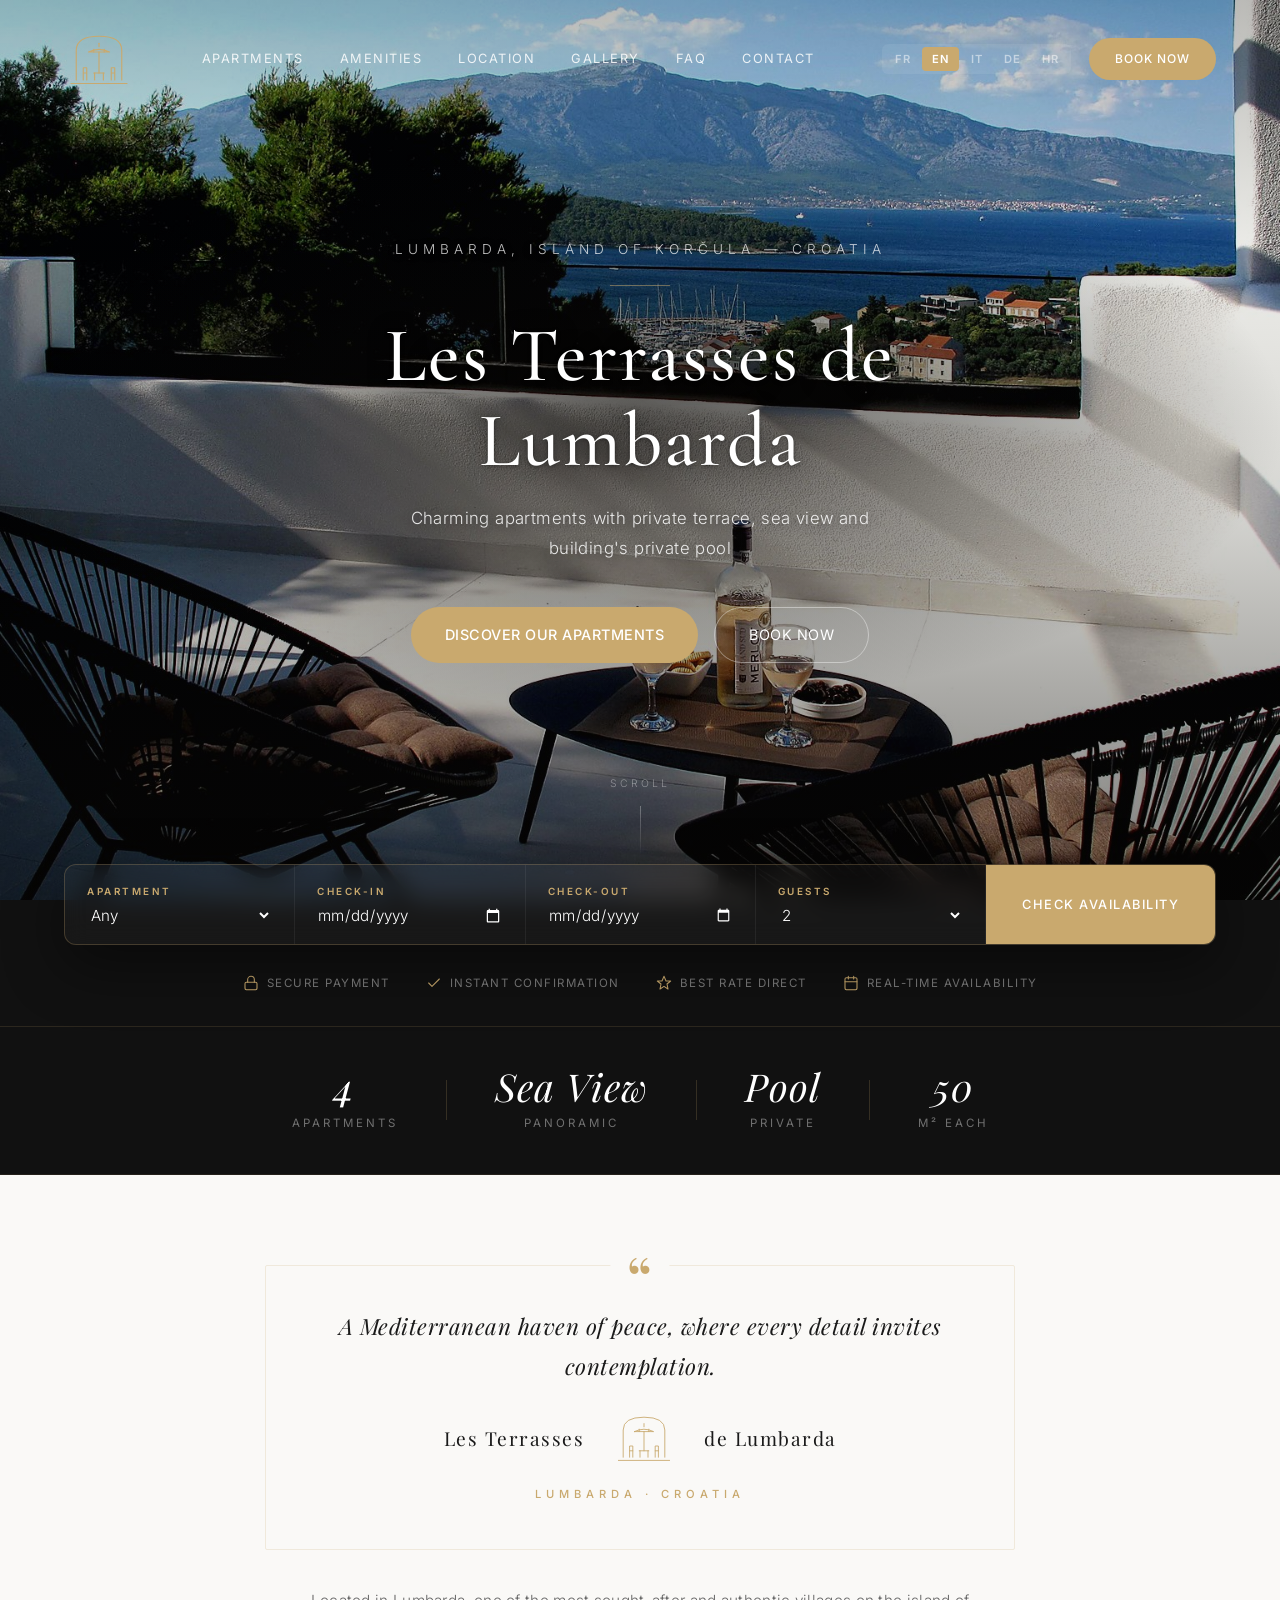
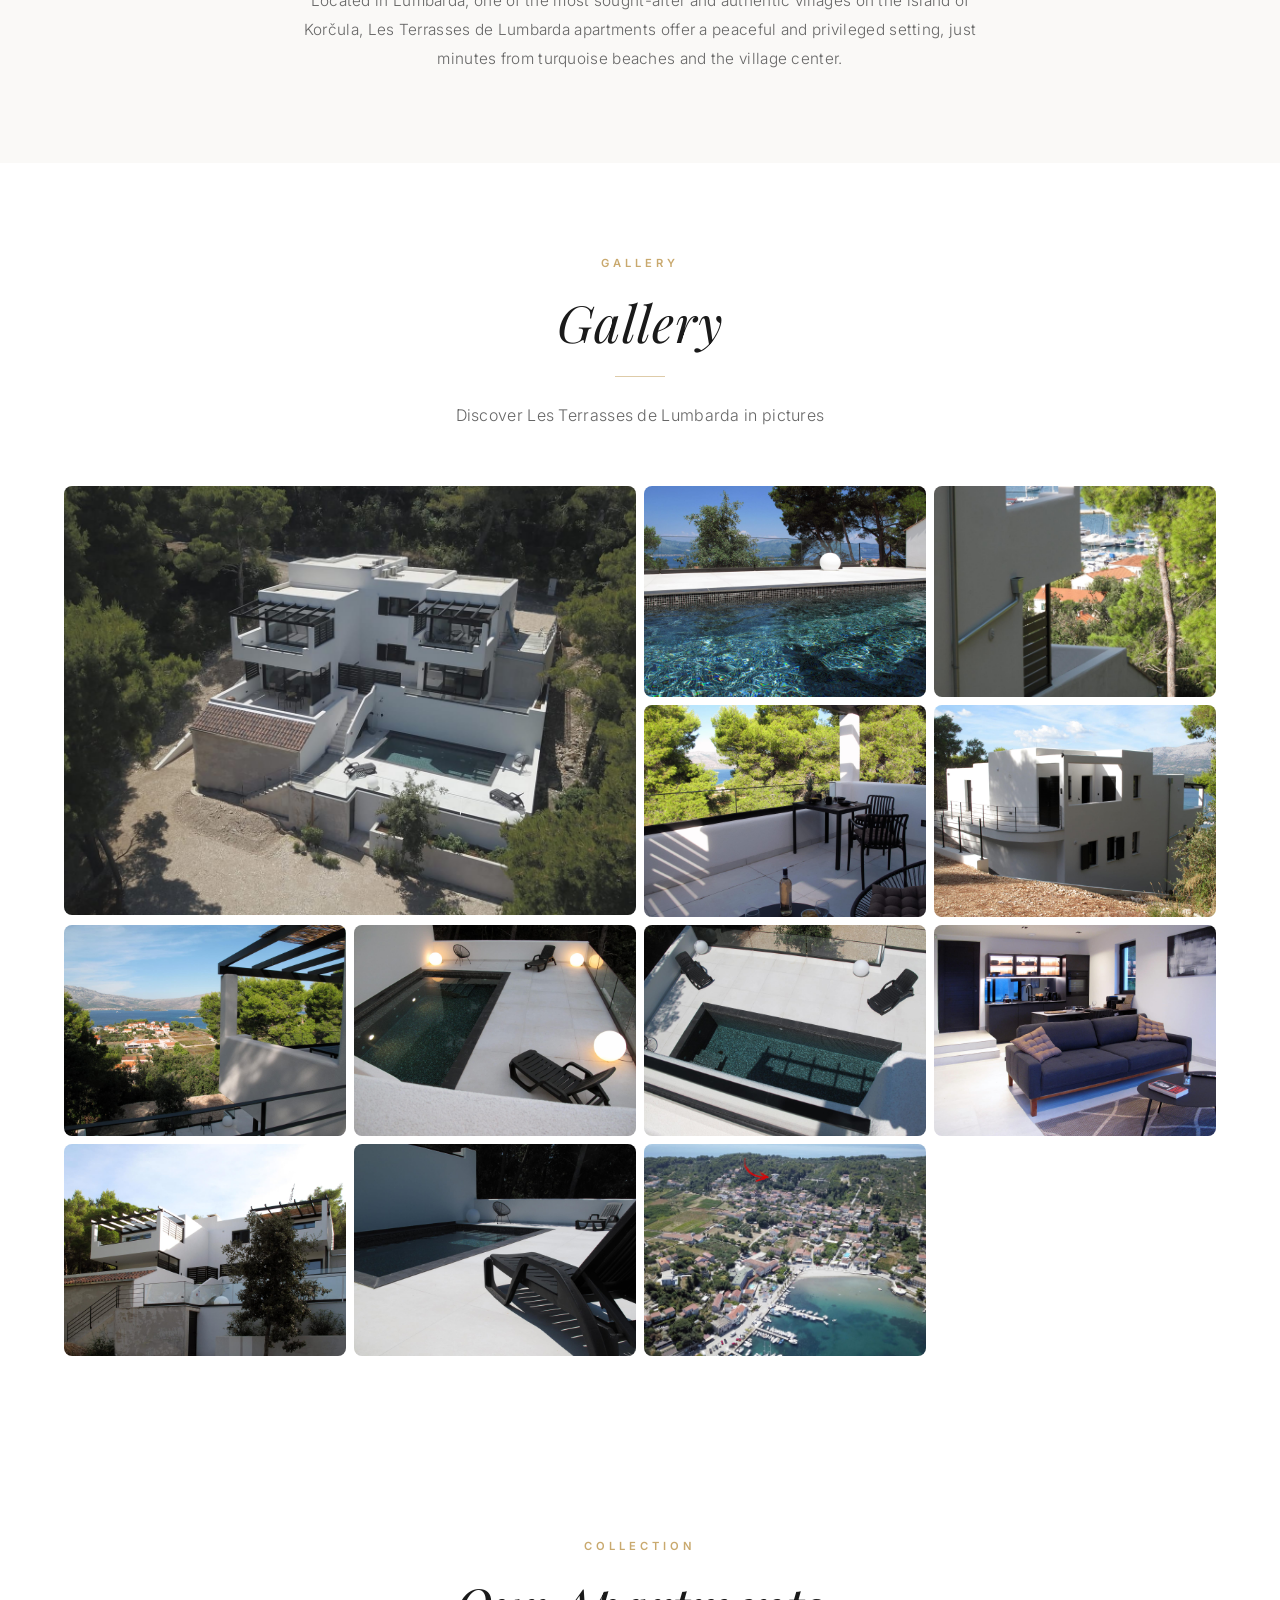
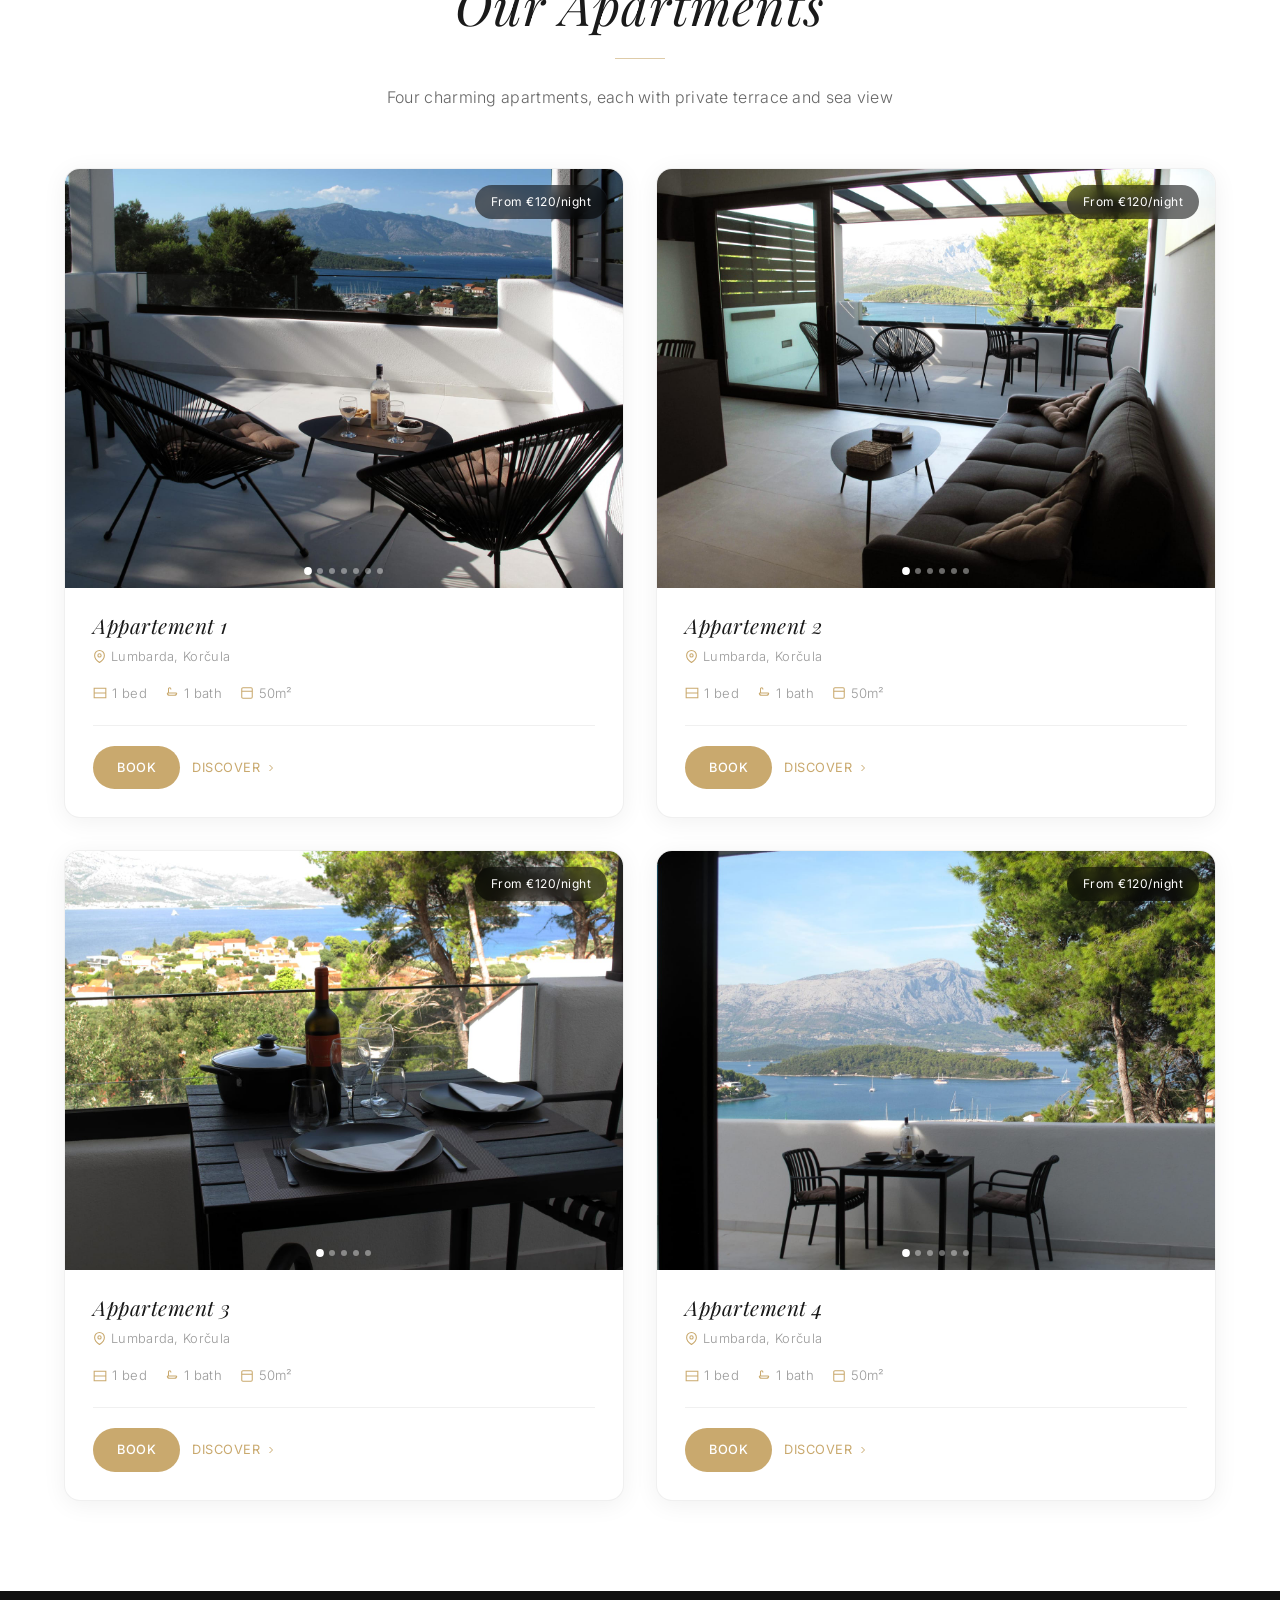
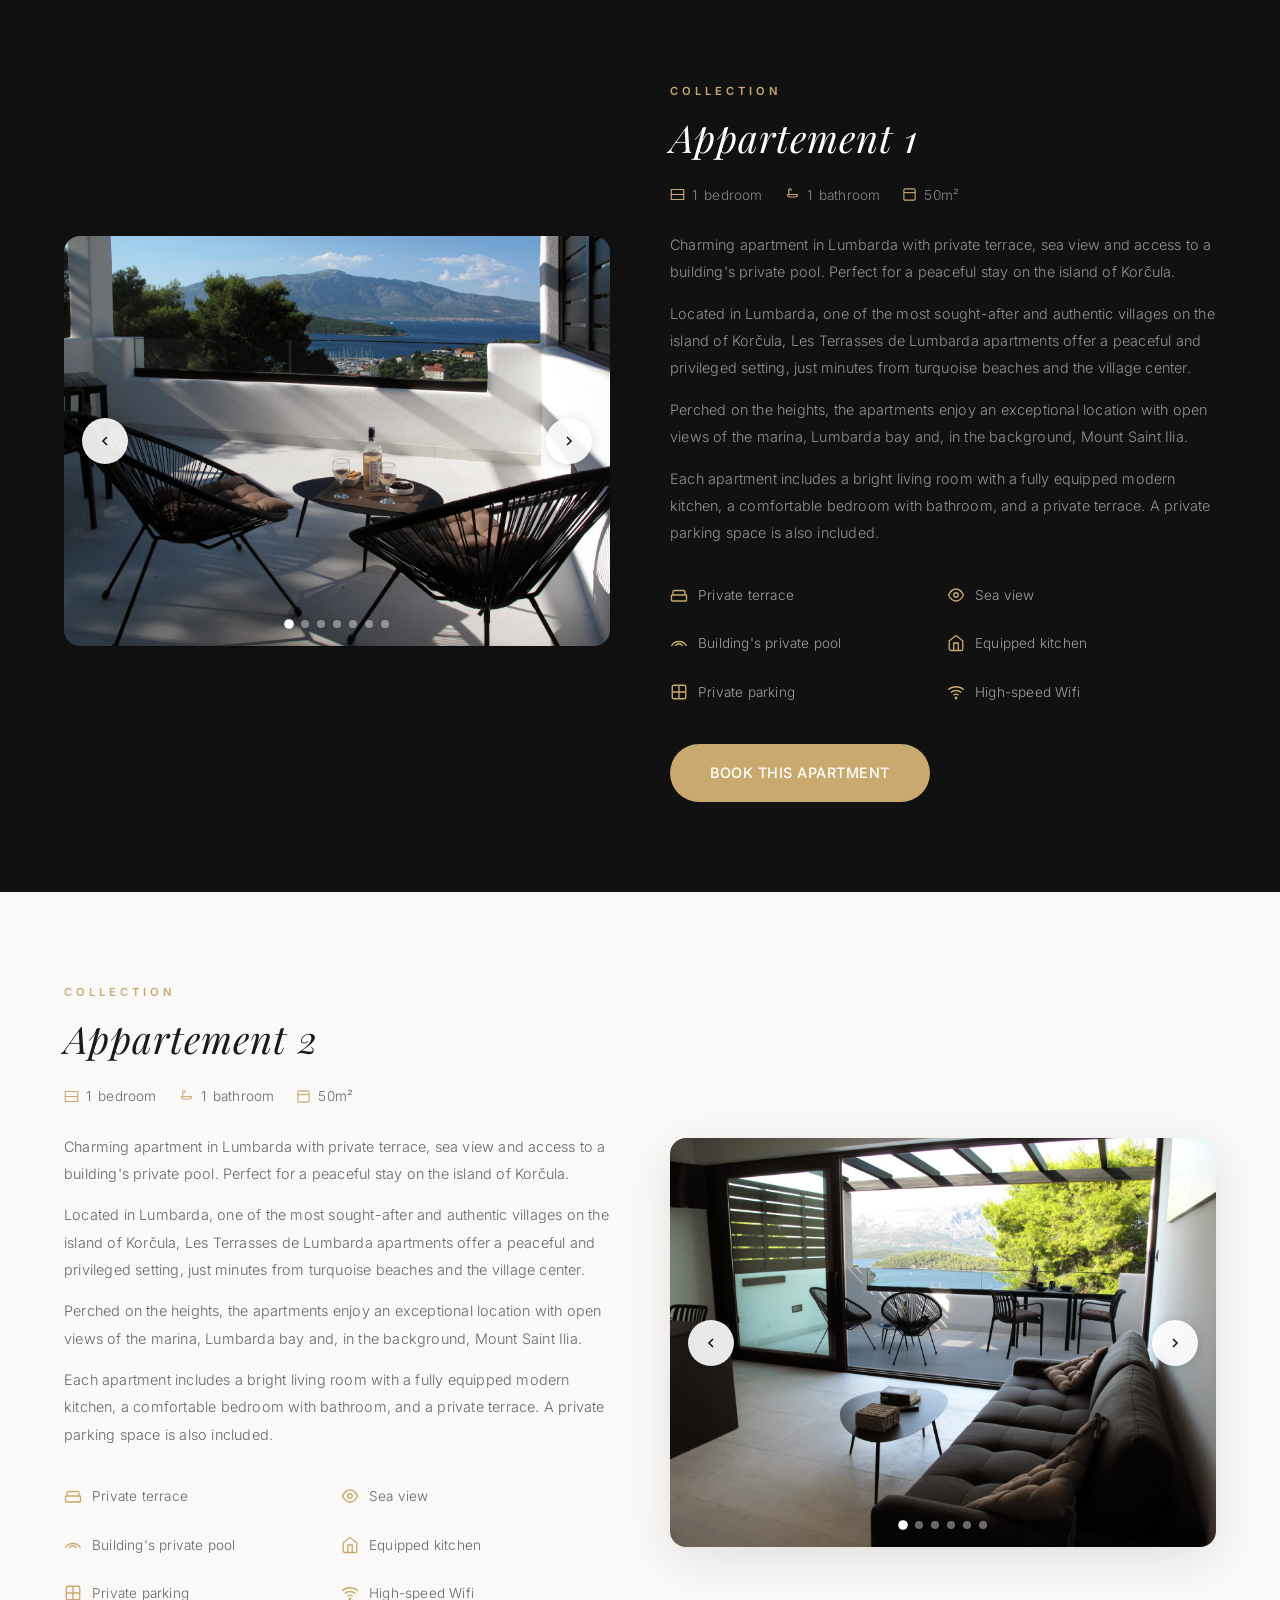
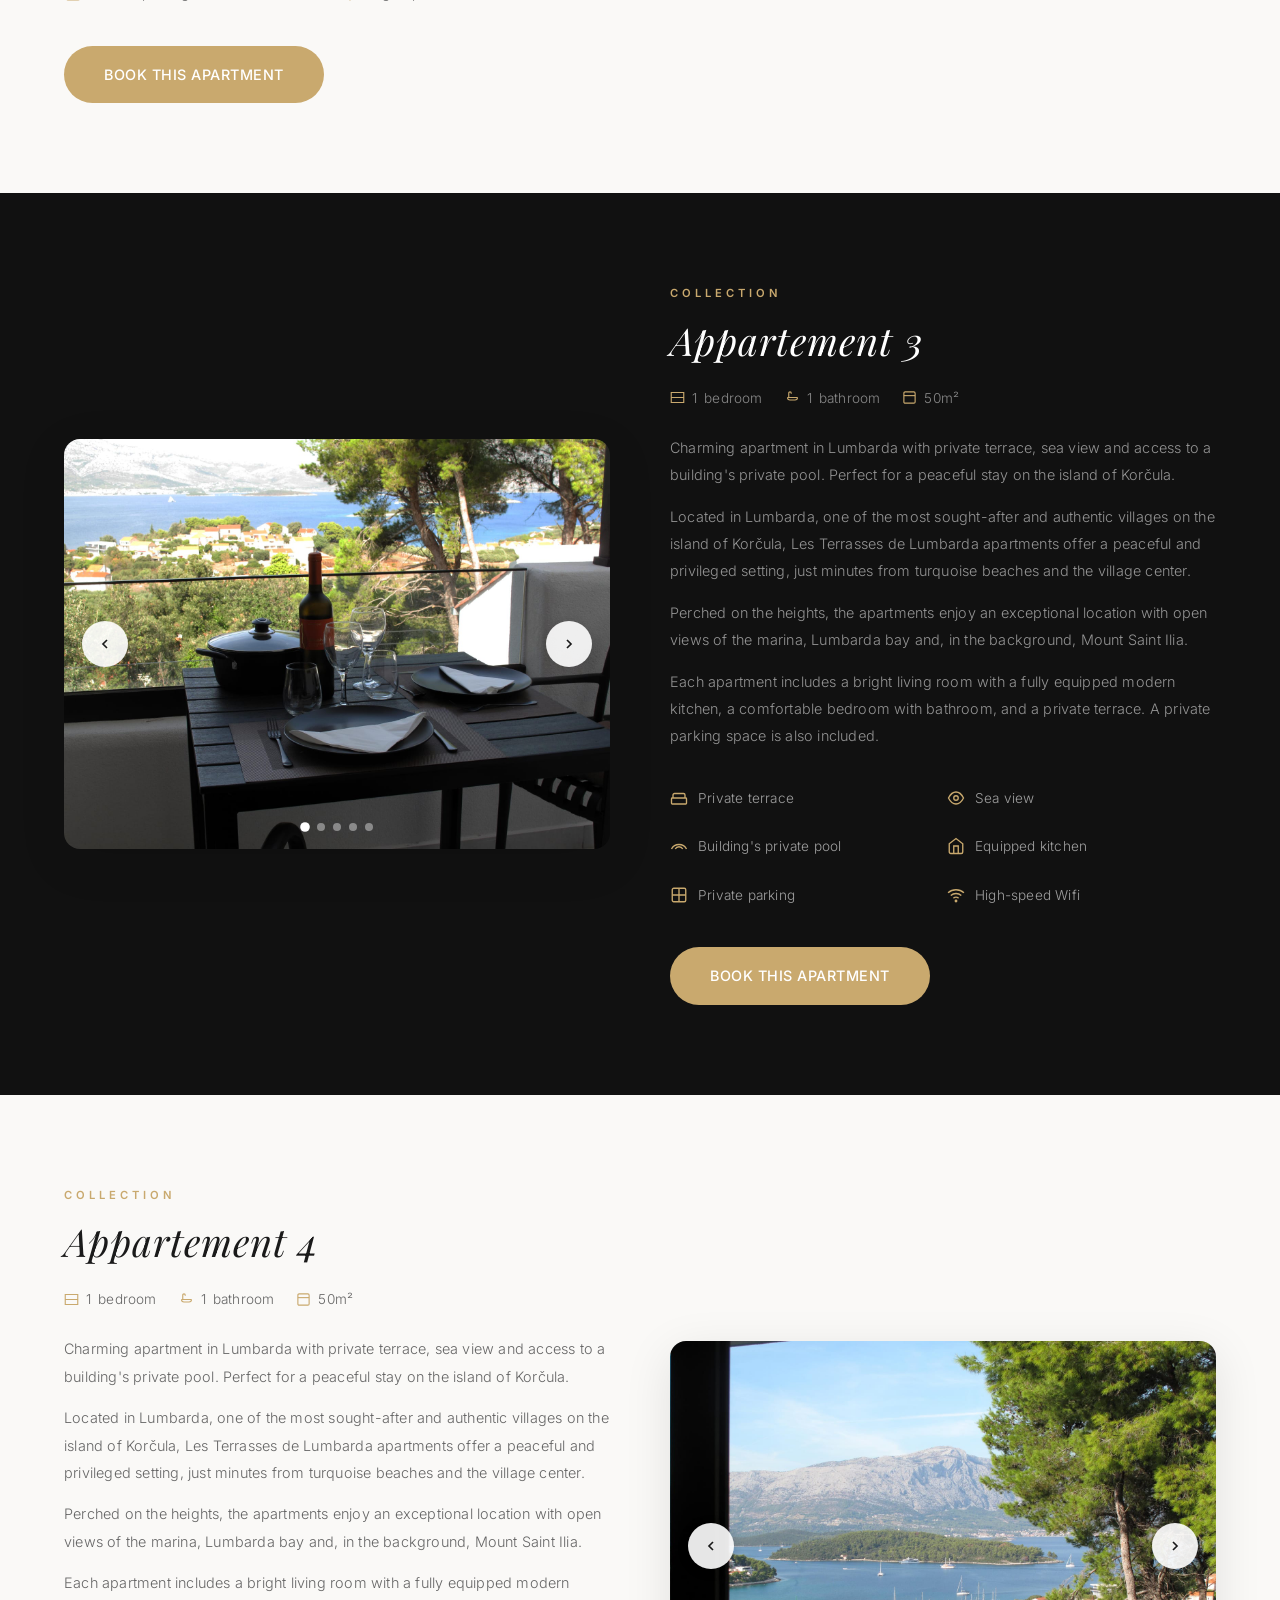
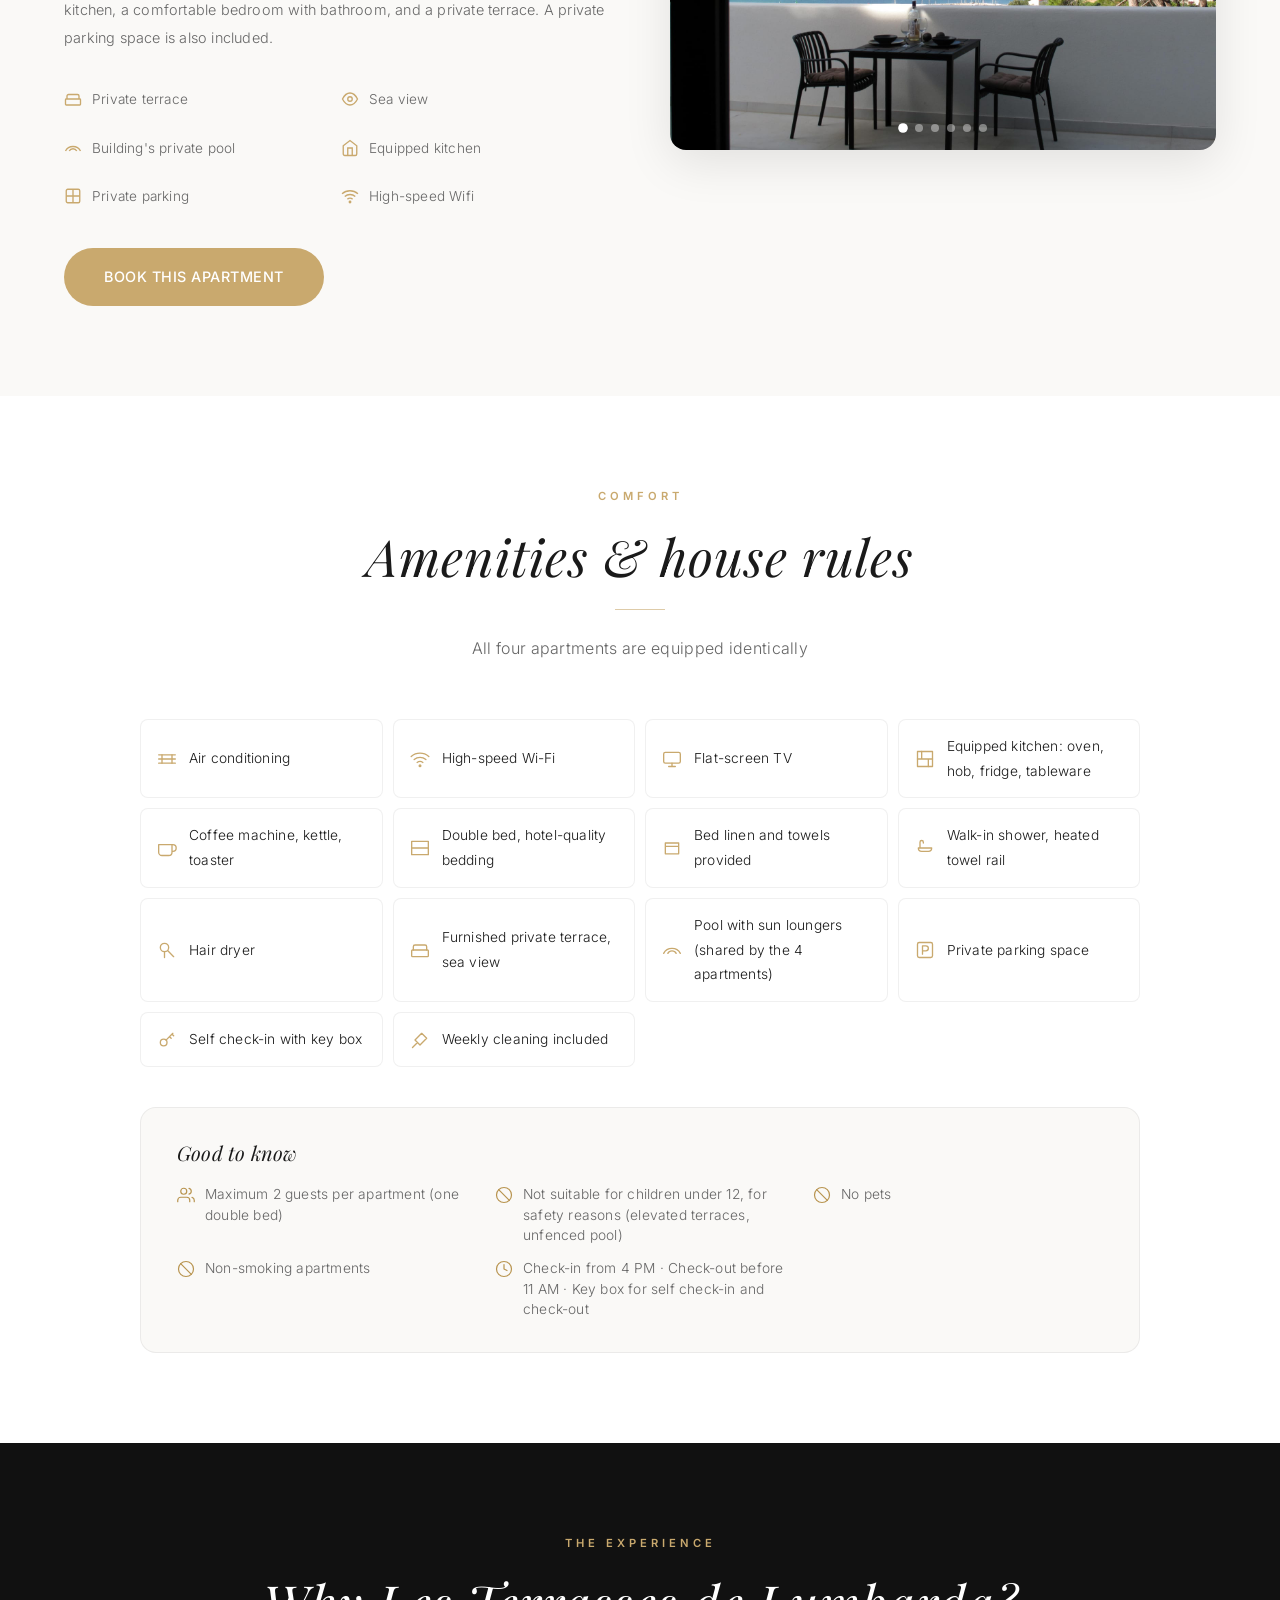
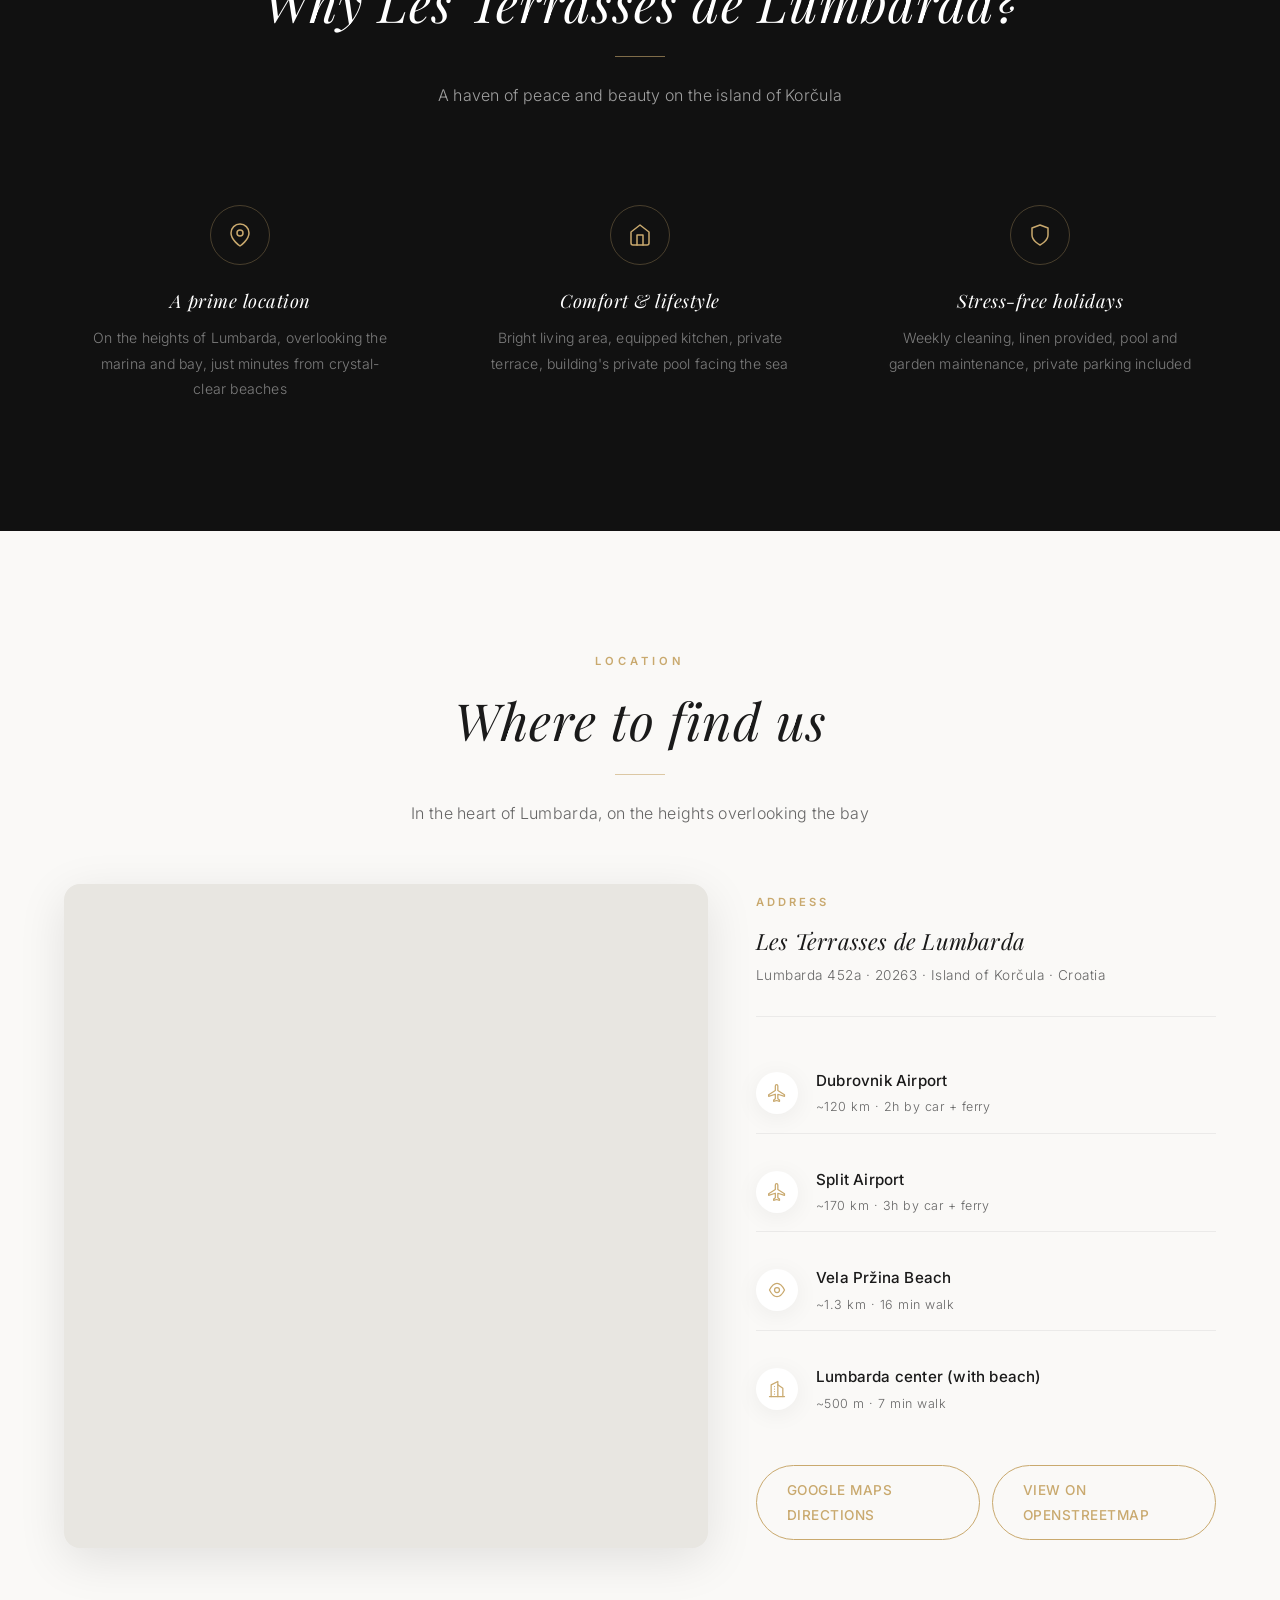
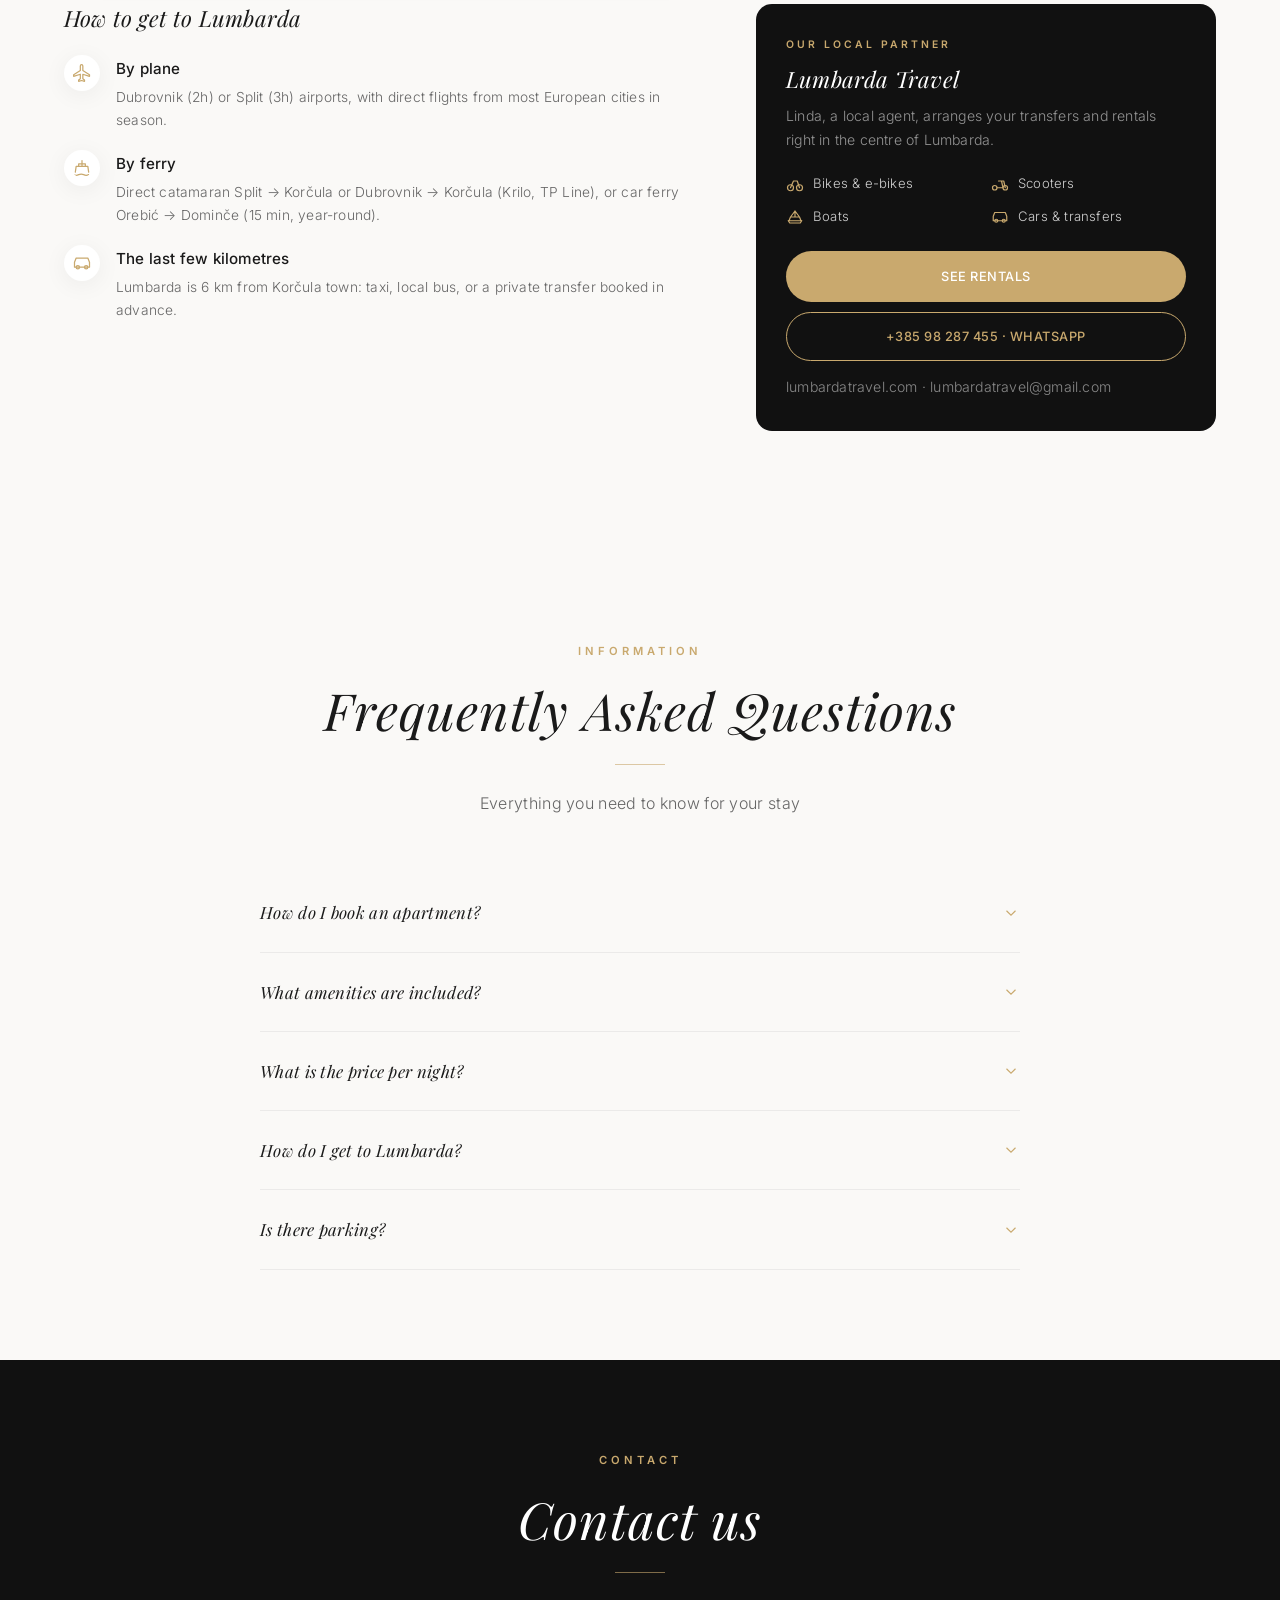
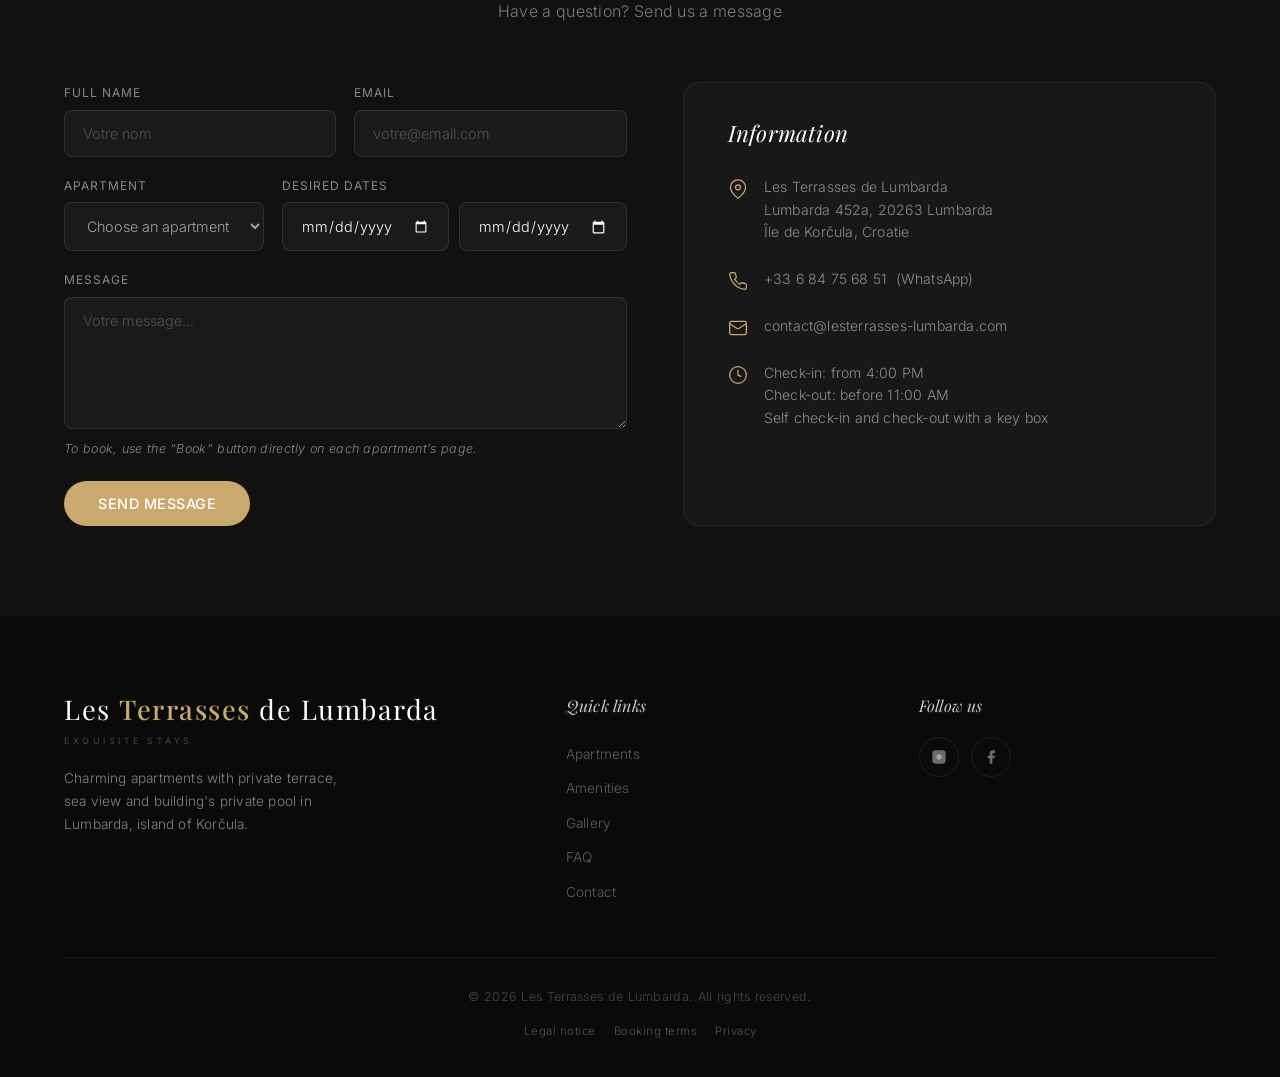
==== commit 43c4fa9b: "Galerie : nouvelle photo de terrasse (petit-déjeuner sous les pins) Co-Authored-By: Claude Fable 5.1" ====
--- a/index.html
+++ b/index.html
@@ -1033,7 +1033,7 @@
     <div class="gallery-item reveal" data-gallery><img src="images/photos/drone.jpg" alt="Vue aérienne des Terrasses de Lumbarda et de la piscine" loading="lazy"></div>
     <div class="gallery-item reveal" data-gallery><img src="images/photos/piscine-1.jpg" alt="Piscine avec vue sur la mer" loading="lazy"></div>
     <div class="gallery-item reveal" data-gallery><img src="images/photos/vue-marina.jpg" alt="Vue sur la marina depuis Les Terrasses de Lumbarda" loading="lazy"></div>
-    <div class="gallery-item reveal" data-gallery><img src="images/photos/terrasse-1.jpg" alt="Terrasse privative vue mer" loading="lazy"></div>
+    <div class="gallery-item reveal" data-gallery><img src="images/photos/terrasse-pins.jpg" alt="Petit-déjeuner en terrasse sous les pins, vue mer" loading="lazy"></div>
     <div class="gallery-item reveal" data-gallery><img src="images/photos/facade-2.jpg" alt="Façade des Terrasses de Lumbarda" loading="lazy"></div>
     <div class="gallery-item reveal" data-gallery><img src="images/photos/vue-haute.jpg" alt="Vue sur Lumbarda depuis la terrasse haute" loading="lazy"></div>
     <div class="gallery-item reveal" data-gallery><img src="images/photos/piscine-3.jpg" alt="Piscine illuminée le soir" loading="lazy"></div>
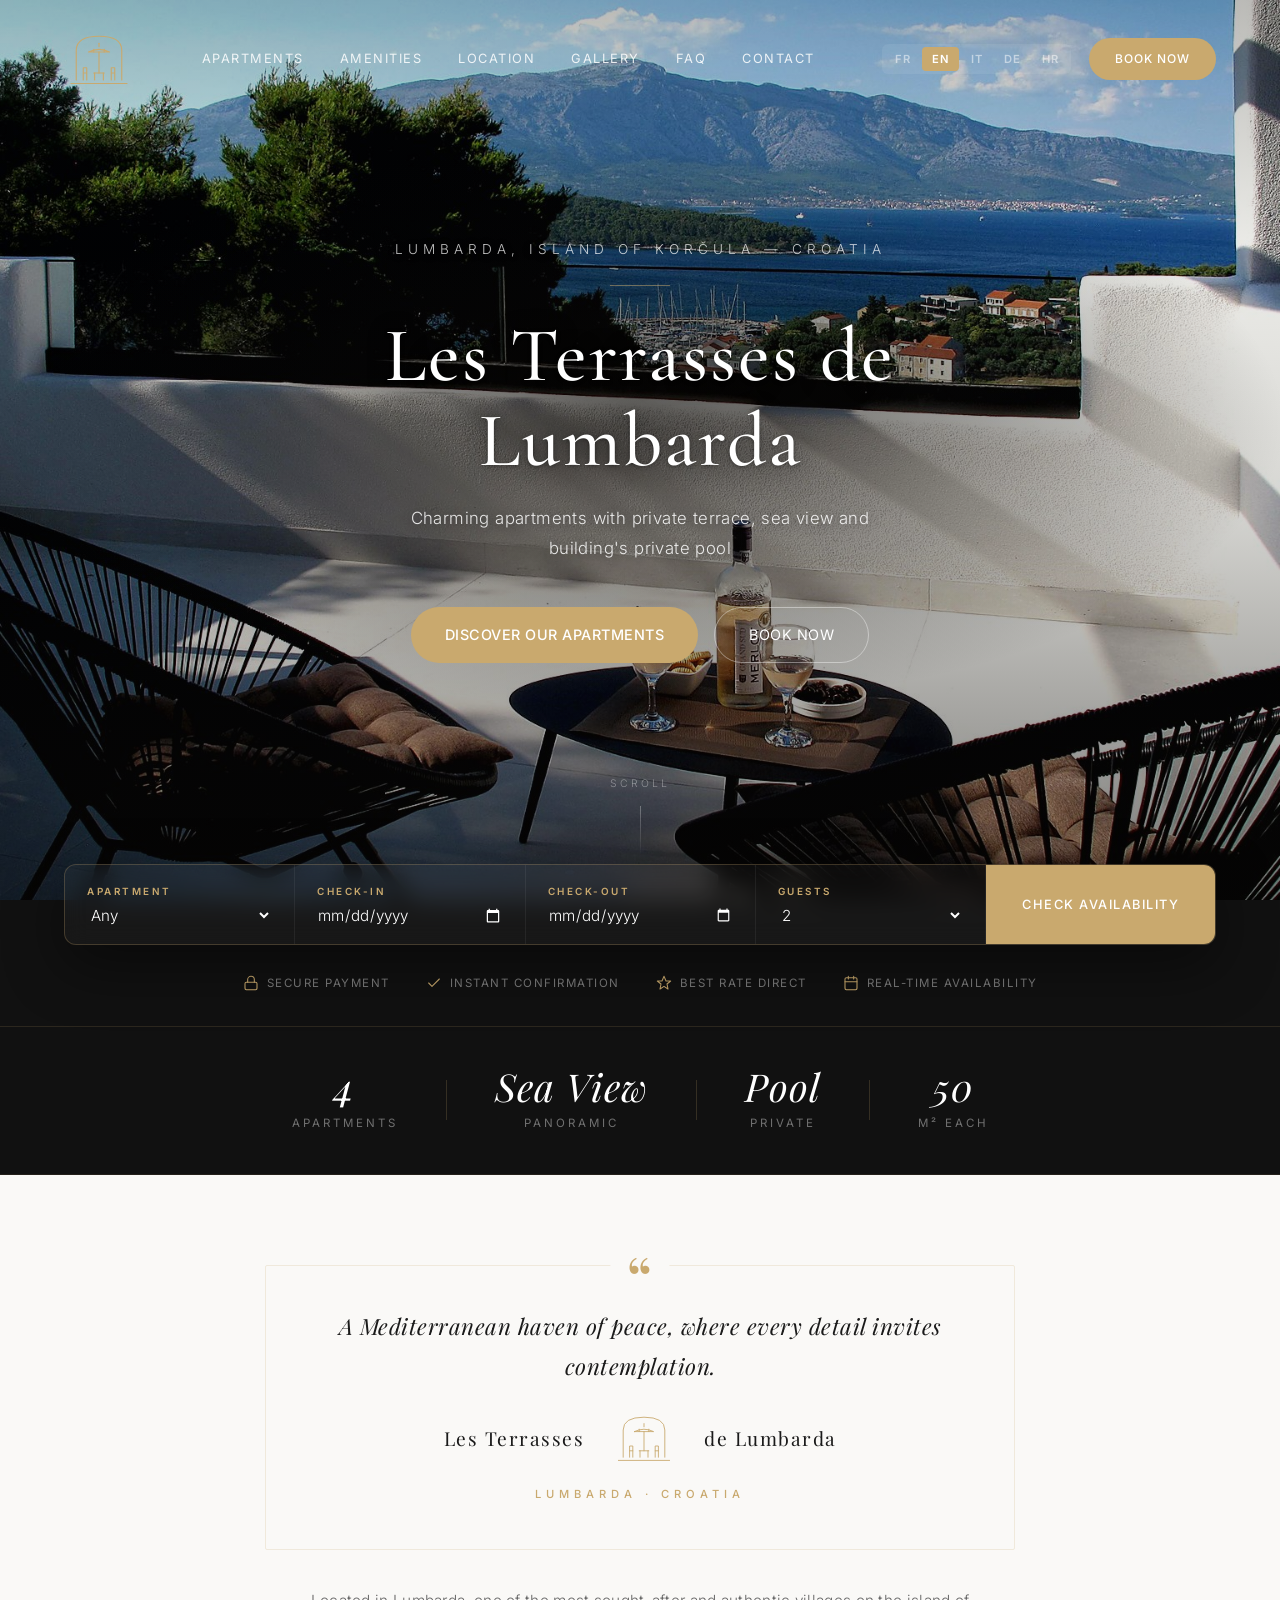
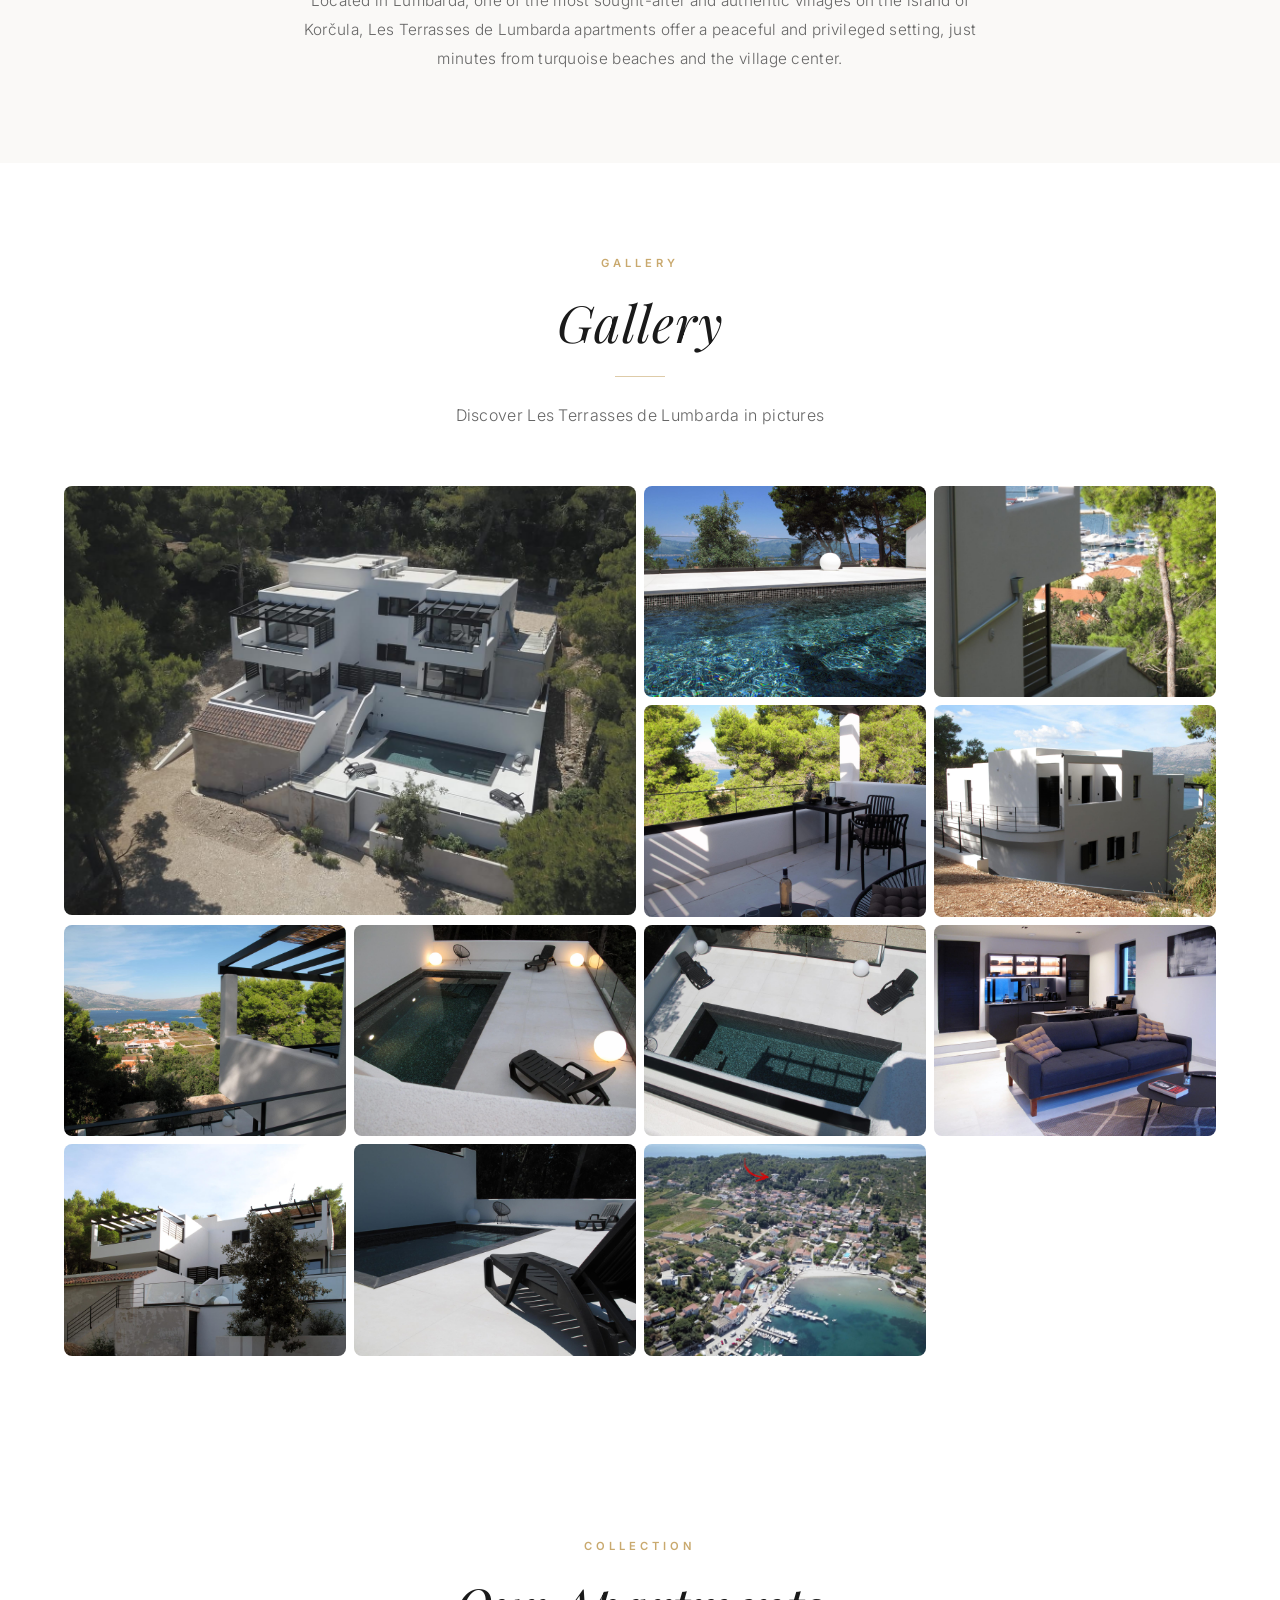
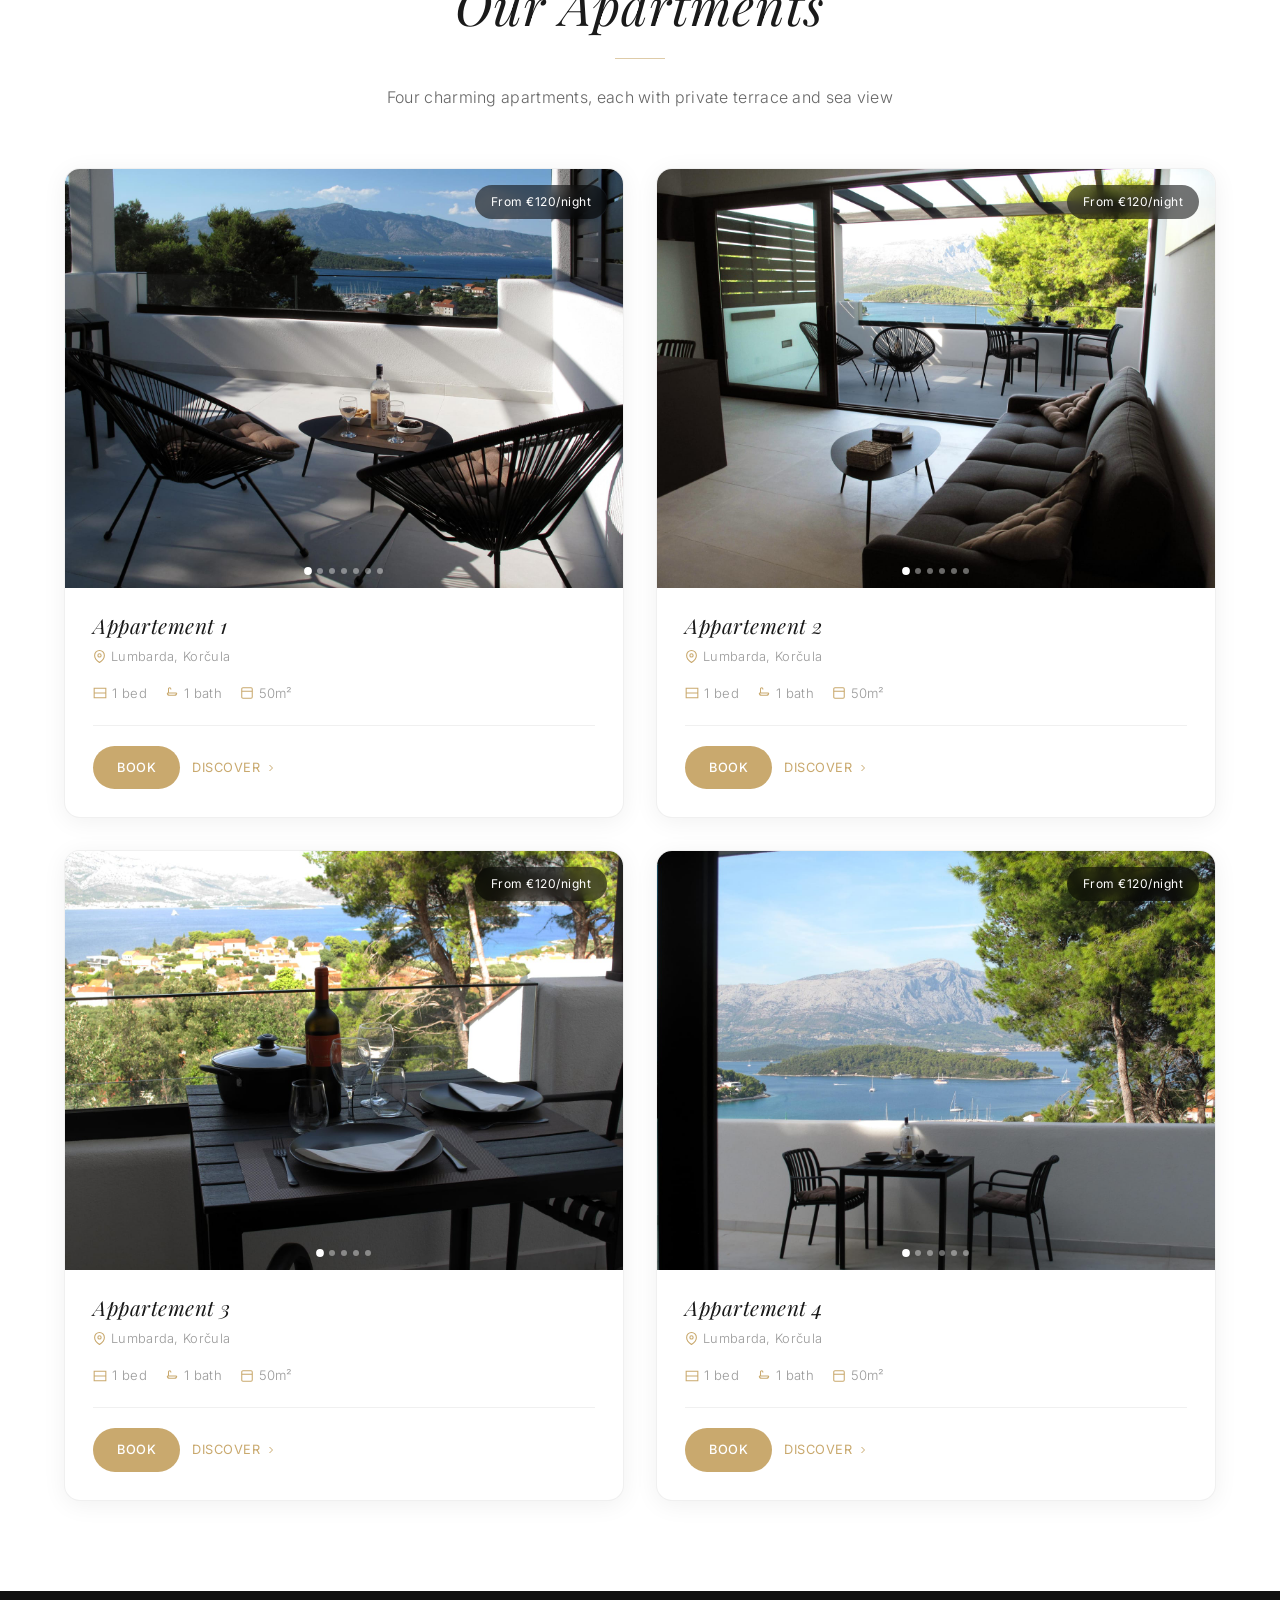
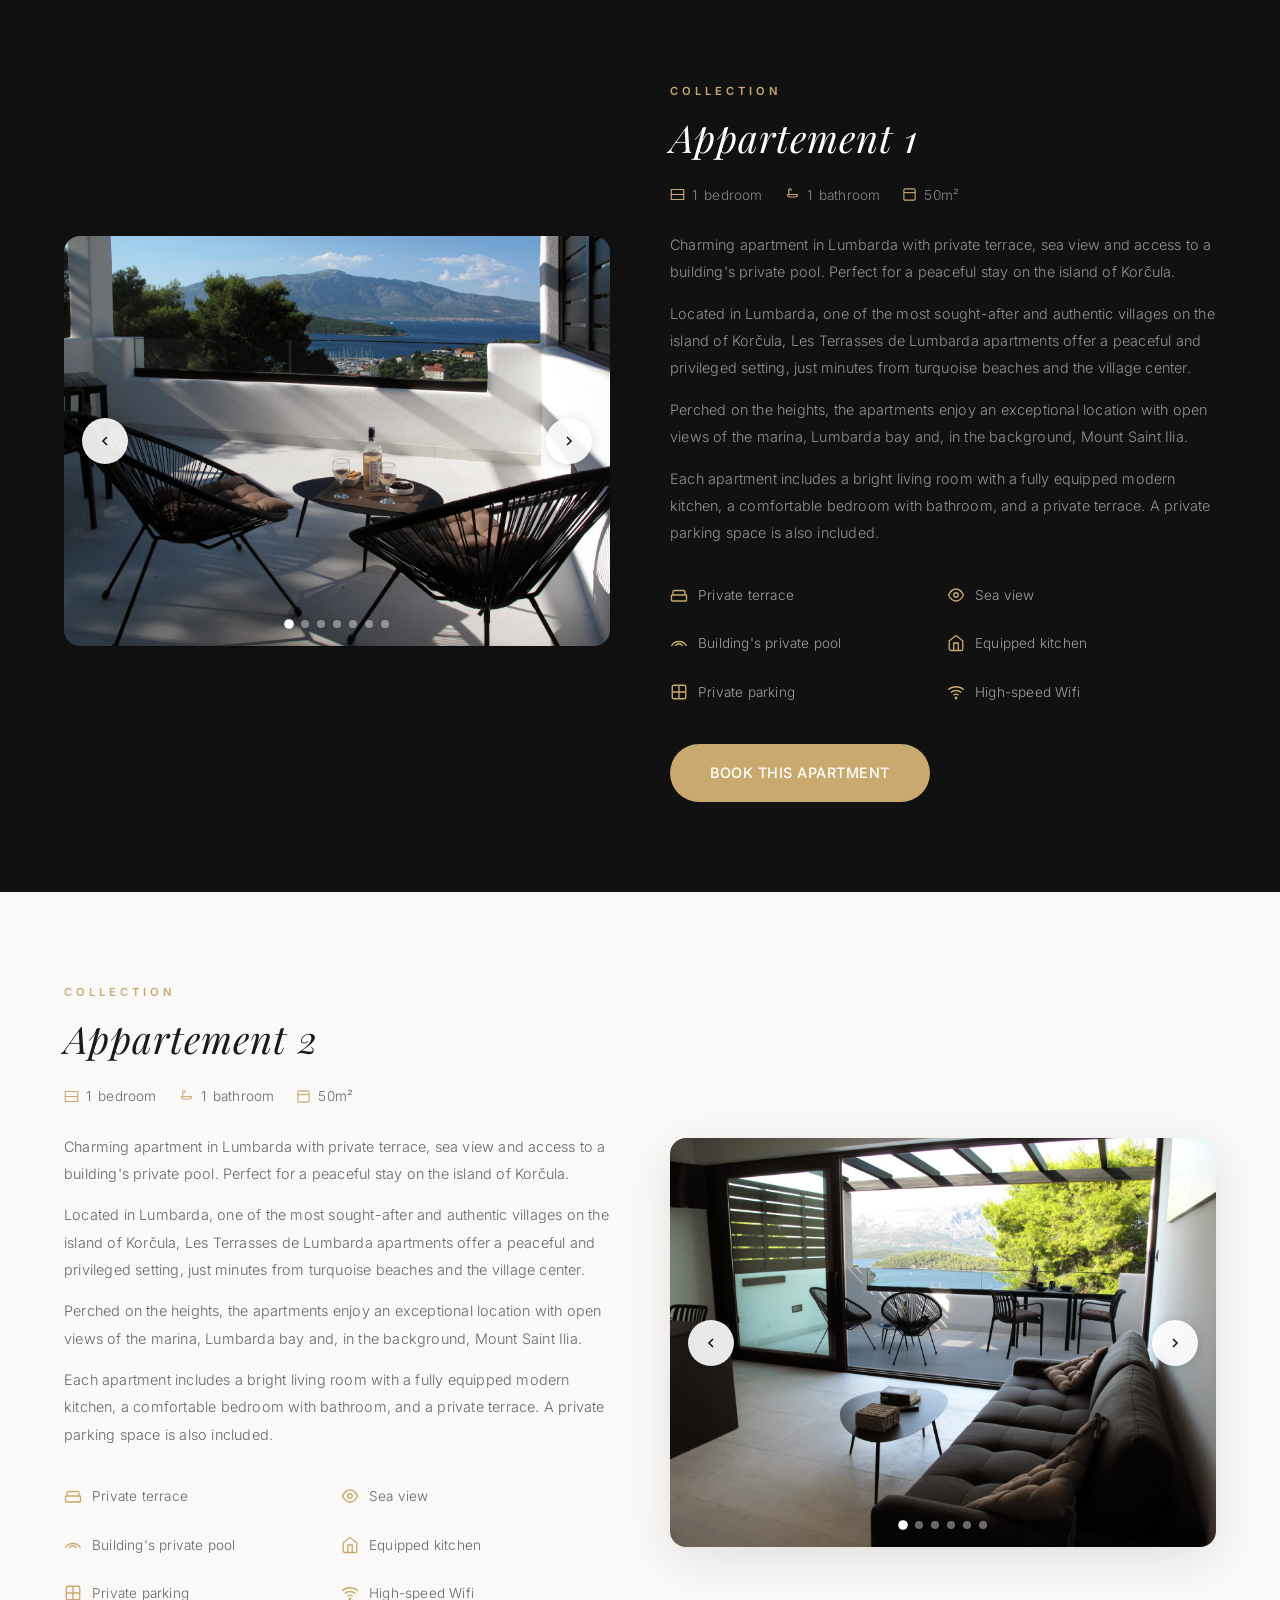
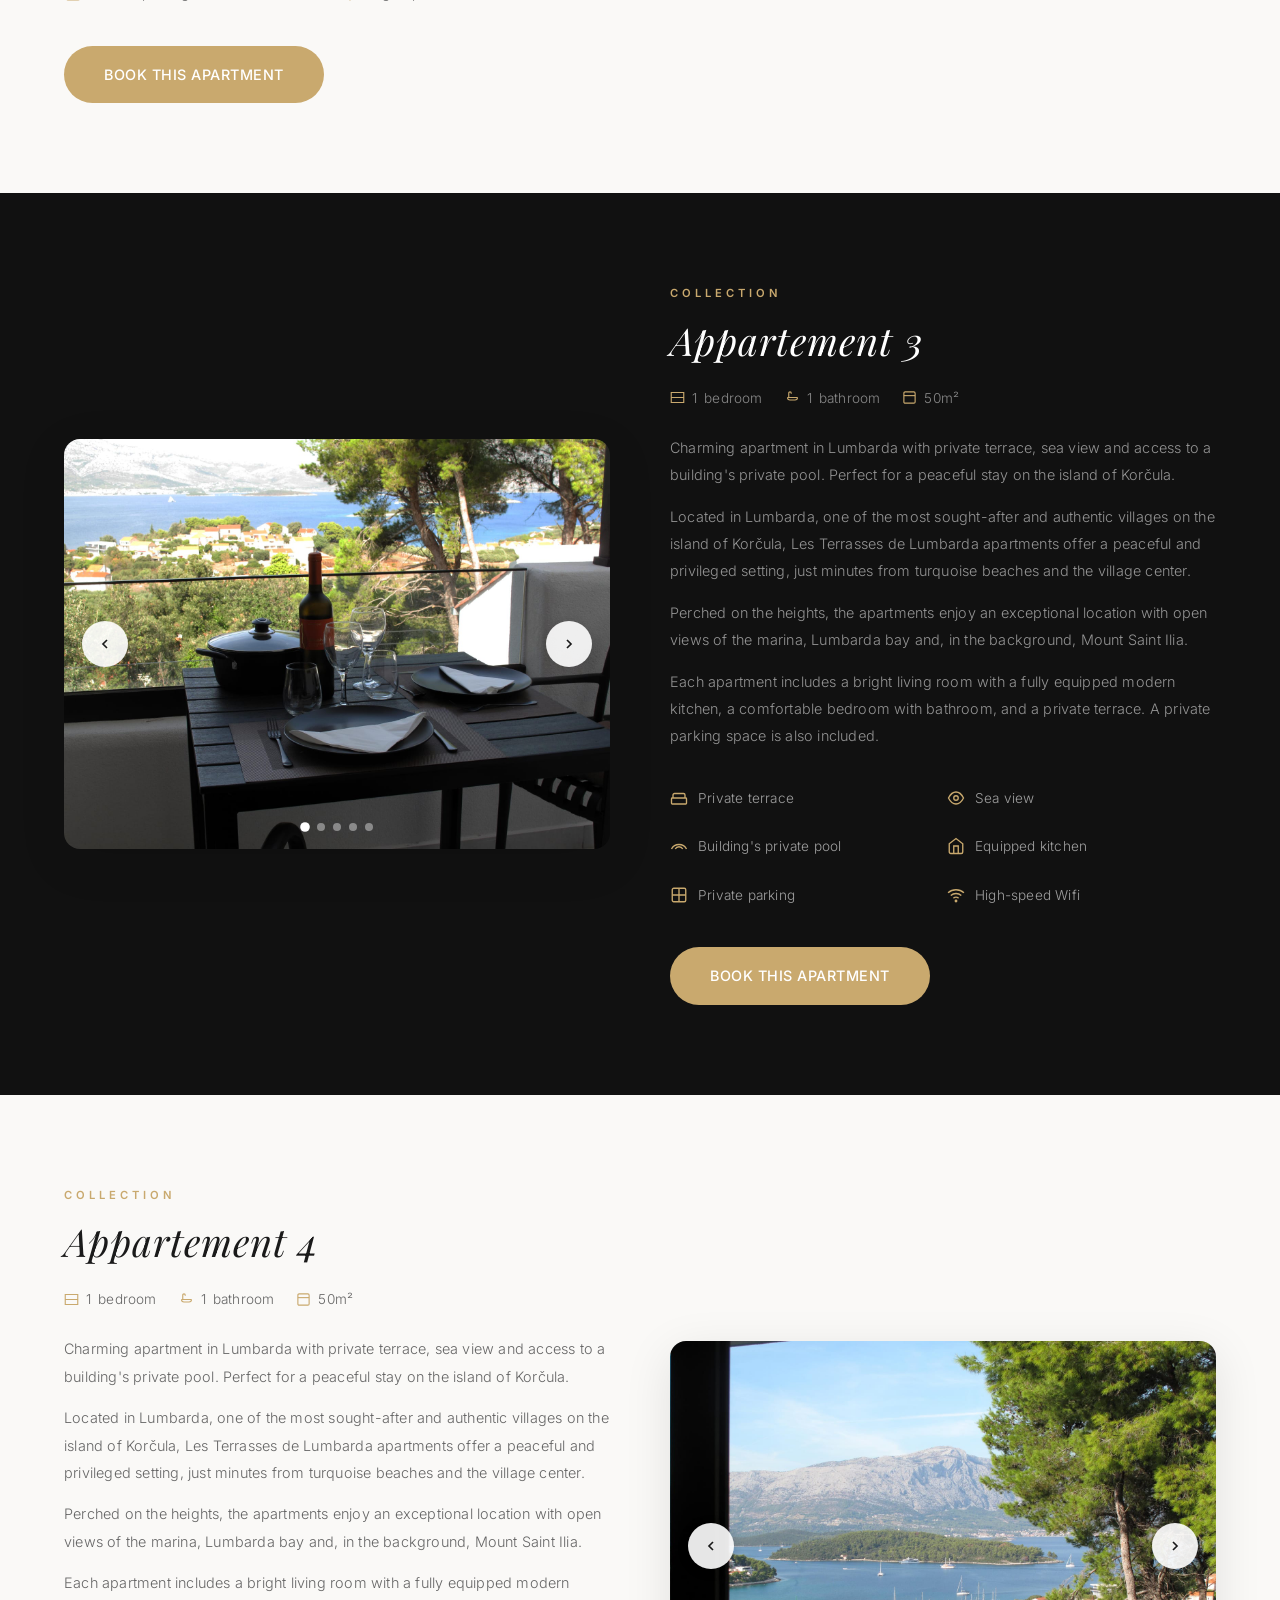
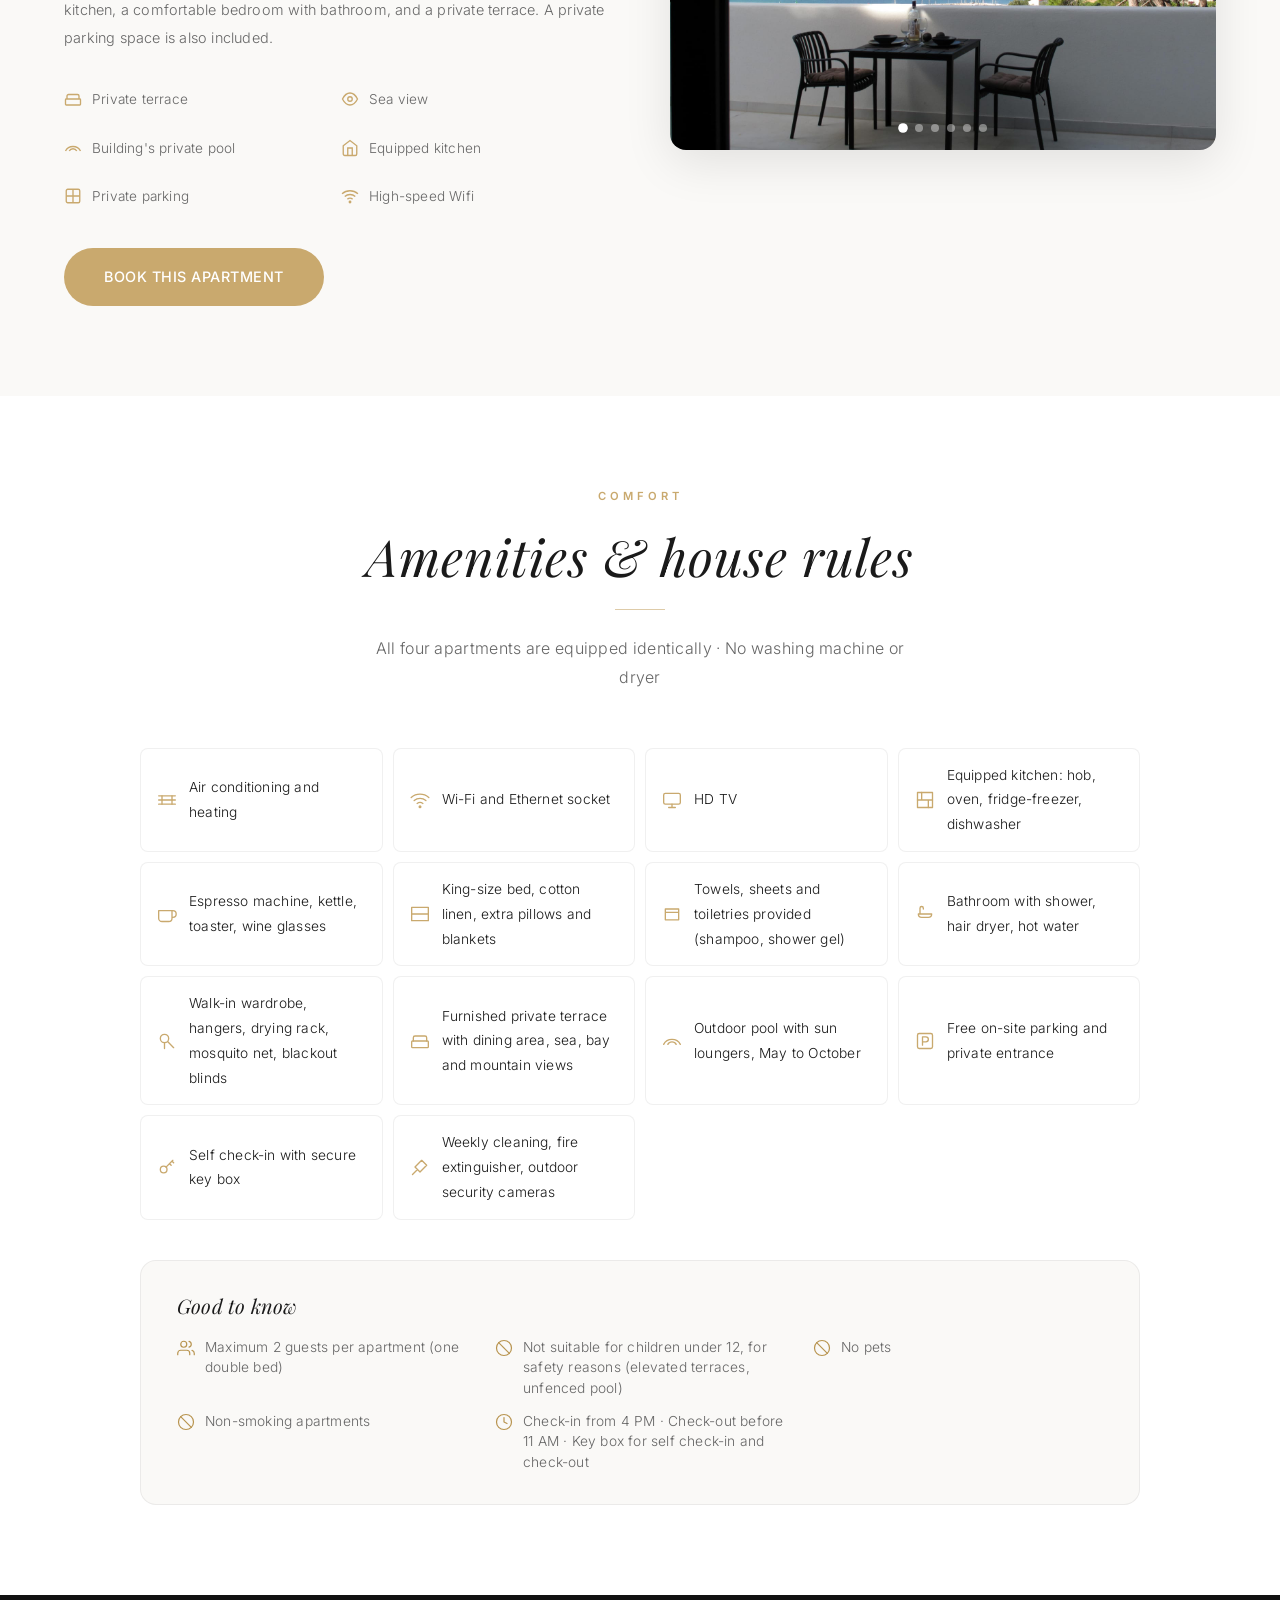
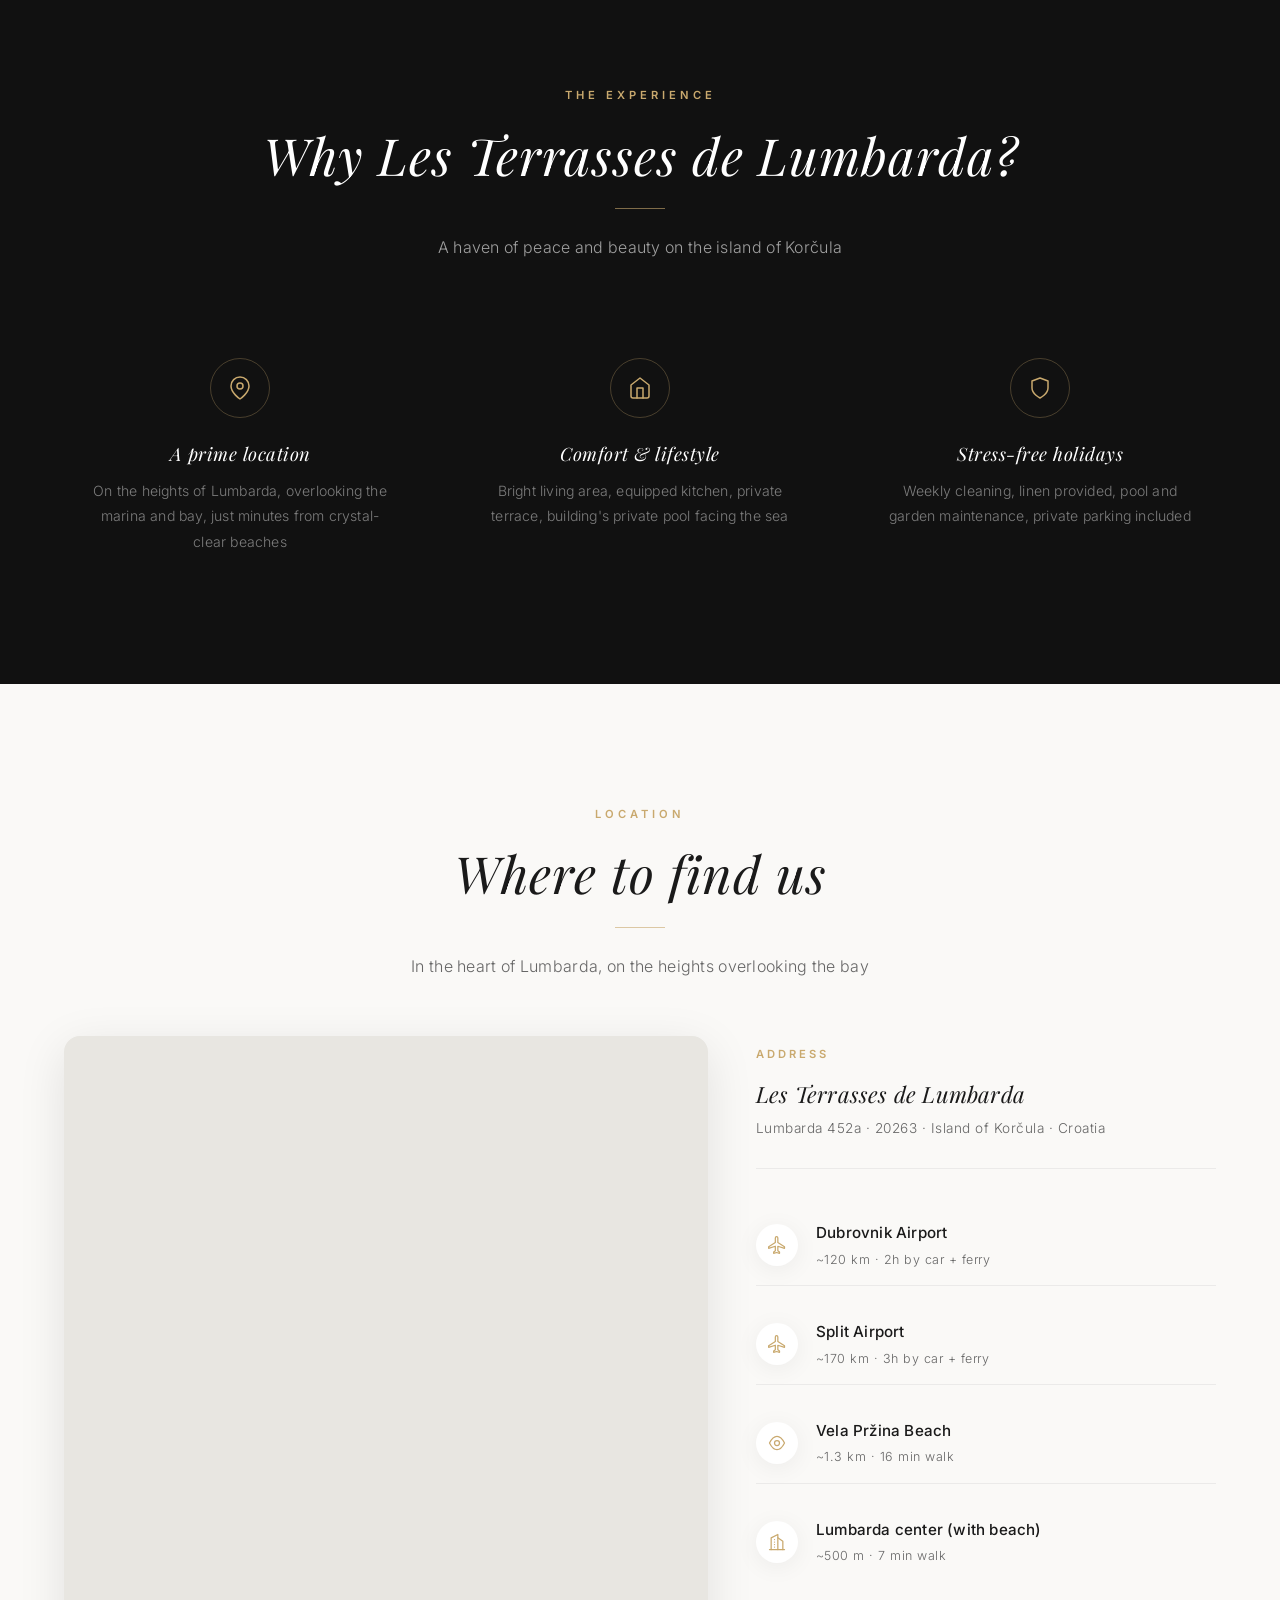
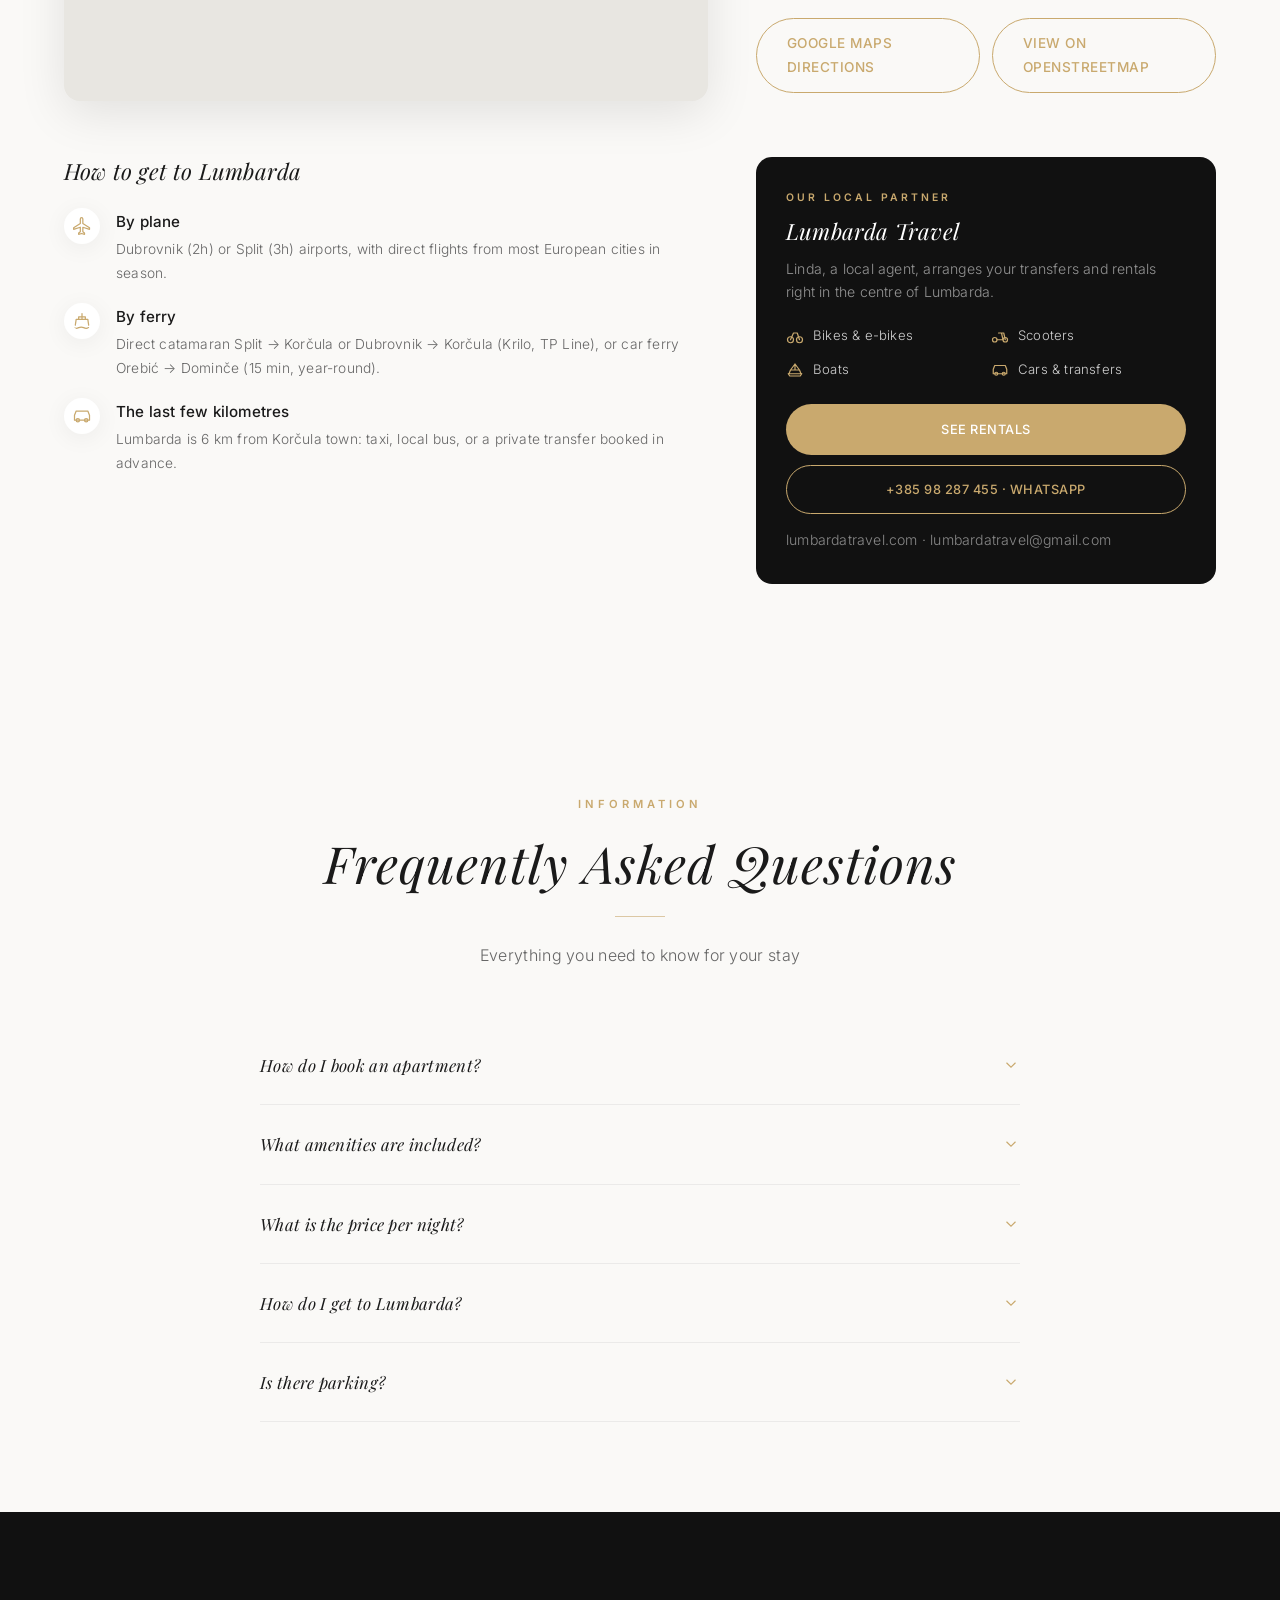
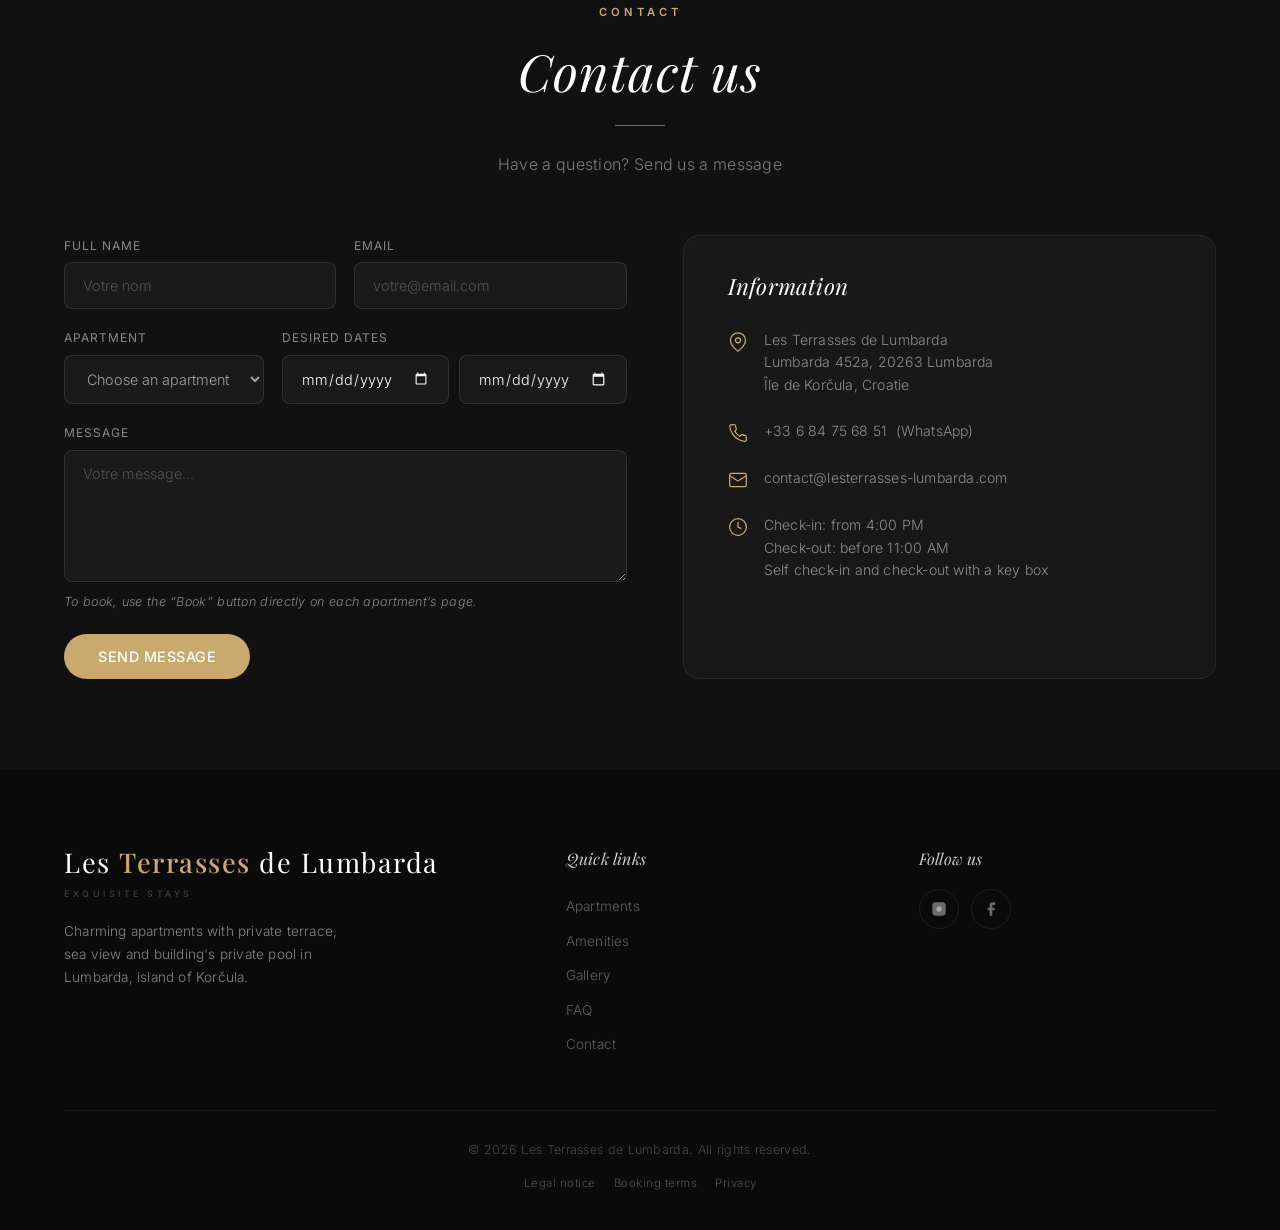
==== commit 77c83ff2: "Équipements alignés sur l'annonce Airbnb ; guide : wifi ouvert sans mot de passe, piscine mai-octobr" ====
--- a/index.html
+++ b/index.html
@@ -1360,22 +1360,22 @@
 <div class="container">
   <p class="section-label reveal" data-i18n="eq_label">Confort</p>
   <h2 class="section-title dark reveal" data-i18n="eq_title">Équipements &amp; règles de la maison</h2>
-  <p class="section-subtitle dark reveal" data-i18n="eq_subtitle">Les quatre appartements sont équipés à l’identique</p>
+  <p class="section-subtitle dark reveal" data-i18n="eq_subtitle">Les quatre appartements sont équipés à l’identique · Lave-linge et sèche-linge non disponibles</p>
   <div class="eq-grid reveal">
-    <div class="eq-item"><svg viewBox="0 0 24 24"><path d="M2 7h20M2 12h20M2 17h20"/><path d="M6 7v10M18 7v10"/></svg><span data-i18n="eq_ac">Climatisation réversible</span></div>
-    <div class="eq-item"><svg viewBox="0 0 24 24"><path d="M5 12.55a11 11 0 0 1 14.08 0"/><path d="M1.42 9a16 16 0 0 1 21.16 0"/><path d="M8.53 16.11a6 6 0 0 1 6.95 0"/><circle cx="12" cy="20" r="1"/></svg><span data-i18n="eq_wifi">Wifi haut débit</span></div>
-    <div class="eq-item"><svg viewBox="0 0 24 24"><rect x="2" y="4" width="20" height="13" rx="2"/><path d="M8 21h8M12 17v4"/></svg><span data-i18n="eq_tv">TV écran plat</span></div>
-    <div class="eq-item"><svg viewBox="0 0 24 24"><path d="M3 3h18v18H3z"/><path d="M3 12h18M8 3v9M16 12v9"/></svg><span data-i18n="eq_kitchen">Cuisine équipée : four, plaques, réfrigérateur, vaisselle</span></div>
-    <div class="eq-item"><svg viewBox="0 0 24 24"><path d="M18 8h1a4 4 0 0 1 0 8h-1M2 8h16v9a4 4 0 0 1-4 4H6a4 4 0 0 1-4-4z"/></svg><span data-i18n="eq_coffee">Machine à café, bouilloire, grille-pain</span></div>
-    <div class="eq-item"><svg viewBox="0 0 24 24"><path d="M2 4v16h20V4H2zm0 8h20"/></svg><span data-i18n="eq_bed">Lit double, literie hôtelière</span></div>
-    <div class="eq-item"><svg viewBox="0 0 24 24"><path d="M4 6h16v4H4zM4 10v9h16v-9"/></svg><span data-i18n="eq_linen">Linge de lit et serviettes fournis</span></div>
-    <div class="eq-item"><svg viewBox="0 0 24 24"><path d="M4 12h16M4 12a4 4 0 0 0 4 4h8a4 4 0 0 0 4-4M6 12V5a2 2 0 0 1 2-2h0a2 2 0 0 1 2 2v1"/></svg><span data-i18n="eq_bath">Douche à l’italienne, sèche-serviettes</span></div>
-    <div class="eq-item"><svg viewBox="0 0 24 24"><circle cx="9" cy="9" r="5"/><path d="M13 13l7 7M9 14v7"/></svg><span data-i18n="eq_dryer">Sèche-cheveux</span></div>
-    <div class="eq-item"><svg viewBox="0 0 24 24"><rect x="2" y="12" width="20" height="8" rx="1"/><path d="M4 12V8a2 2 0 0 1 2-2h12a2 2 0 0 1 2 2v4"/></svg><span data-i18n="eq_terrace">Terrasse privative meublée, vue mer</span></div>
-    <div class="eq-item"><svg viewBox="0 0 24 24"><path d="M2 16c2-4 4-6 10-6s8 2 10 6"/><path d="M7 16c1-2 2.5-3 5-3s4 1 5 3"/></svg><span data-i18n="eq_pool">Piscine avec transats (partagée entre les 4 appartements)</span></div>
-    <div class="eq-item"><svg viewBox="0 0 24 24"><rect x="3" y="3" width="18" height="18" rx="2"/><path d="M9 17V7h4a3 3 0 0 1 0 6H9"/></svg><span data-i18n="eq_parking">Place de parking privée</span></div>
-    <div class="eq-item"><svg viewBox="0 0 24 24"><circle cx="8" cy="15" r="4"/><path d="M10.85 12.15 19 4M18 5l2 2M15 8l2 2"/></svg><span data-i18n="eq_key">Arrivée autonome par boîte à clés</span></div>
-    <div class="eq-item"><svg viewBox="0 0 24 24"><path d="M3 21l6-6M14 4l6 6-8 8-6-6z"/></svg><span data-i18n="eq_clean">Ménage hebdomadaire inclus</span></div>
+    <div class="eq-item"><svg viewBox="0 0 24 24"><path d="M2 7h20M2 12h20M2 17h20"/><path d="M6 7v10M18 7v10"/></svg><span data-i18n="eq_ac">Climatisation et chauffage</span></div>
+    <div class="eq-item"><svg viewBox="0 0 24 24"><path d="M5 12.55a11 11 0 0 1 14.08 0"/><path d="M1.42 9a16 16 0 0 1 21.16 0"/><path d="M8.53 16.11a6 6 0 0 1 6.95 0"/><circle cx="12" cy="20" r="1"/></svg><span data-i18n="eq_wifi">Wifi et prise Ethernet</span></div>
+    <div class="eq-item"><svg viewBox="0 0 24 24"><rect x="2" y="4" width="20" height="13" rx="2"/><path d="M8 21h8M12 17v4"/></svg><span data-i18n="eq_tv">TV HD</span></div>
+    <div class="eq-item"><svg viewBox="0 0 24 24"><path d="M3 3h18v18H3z"/><path d="M3 12h18M8 3v9M16 12v9"/></svg><span data-i18n="eq_kitchen">Cuisine équipée : plaques, four, réfrigérateur-congélateur, lave-vaisselle</span></div>
+    <div class="eq-item"><svg viewBox="0 0 24 24"><path d="M18 8h1a4 4 0 0 1 0 8h-1M2 8h16v9a4 4 0 0 1-4 4H6a4 4 0 0 1-4-4z"/></svg><span data-i18n="eq_coffee">Machine à expresso, bouilloire, grille-pain, verres à vin</span></div>
+    <div class="eq-item"><svg viewBox="0 0 24 24"><path d="M2 4v16h20V4H2zm0 8h20"/></svg><span data-i18n="eq_bed">Lit king size, linge en coton, oreillers et couvertures supplémentaires</span></div>
+    <div class="eq-item"><svg viewBox="0 0 24 24"><path d="M4 6h16v4H4zM4 10v9h16v-9"/></svg><span data-i18n="eq_linen">Serviettes, draps et produits d’accueil fournis (shampoing, gel douche)</span></div>
+    <div class="eq-item"><svg viewBox="0 0 24 24"><path d="M4 12h16M4 12a4 4 0 0 0 4 4h8a4 4 0 0 0 4-4M6 12V5a2 2 0 0 1 2-2h0a2 2 0 0 1 2 2v1"/></svg><span data-i18n="eq_bath">Salle de bain avec douche, sèche-cheveux, eau chaude</span></div>
+    <div class="eq-item"><svg viewBox="0 0 24 24"><circle cx="9" cy="9" r="5"/><path d="M13 13l7 7M9 14v7"/></svg><span data-i18n="eq_dryer">Dressing, cintres, étendoir, moustiquaire, stores occultants</span></div>
+    <div class="eq-item"><svg viewBox="0 0 24 24"><rect x="2" y="12" width="20" height="8" rx="1"/><path d="M4 12V8a2 2 0 0 1 2-2h12a2 2 0 0 1 2 2v4"/></svg><span data-i18n="eq_terrace">Terrasse privée meublée avec coin repas, vue mer, baie et montagne</span></div>
+    <div class="eq-item"><svg viewBox="0 0 24 24"><path d="M2 16c2-4 4-6 10-6s8 2 10 6"/><path d="M7 16c1-2 2.5-3 5-3s4 1 5 3"/></svg><span data-i18n="eq_pool">Piscine extérieure avec chaises longues, de mai à octobre</span></div>
+    <div class="eq-item"><svg viewBox="0 0 24 24"><rect x="3" y="3" width="18" height="18" rx="2"/><path d="M9 17V7h4a3 3 0 0 1 0 6H9"/></svg><span data-i18n="eq_parking">Parking gratuit sur place et entrée privée</span></div>
+    <div class="eq-item"><svg viewBox="0 0 24 24"><circle cx="8" cy="15" r="4"/><path d="M10.85 12.15 19 4M18 5l2 2M15 8l2 2"/></svg><span data-i18n="eq_key">Arrivée autonome avec boîte à clés sécurisée</span></div>
+    <div class="eq-item"><svg viewBox="0 0 24 24"><path d="M3 21l6-6M14 4l6 6-8 8-6-6z"/></svg><span data-i18n="eq_clean">Ménage hebdomadaire, extincteur, caméras extérieures</span></div>
   </div>
   <div class="rules reveal">
     <h3 data-i18n="rules_title">Bon à savoir</h3>
@@ -1676,11 +1676,11 @@
    TRANSLATIONS (FR / EN / HR / DE)
    ========================================================= */
 var T={
-fr:{nav_equipment:"Équipements",eq_label:"Confort",eq_title:"Équipements & règles de la maison",eq_subtitle:"Les quatre appartements sont équipés à l’identique",eq_ac:"Climatisation réversible",eq_wifi:"Wifi haut débit",eq_tv:"TV écran plat",eq_kitchen:"Cuisine équipée : four, plaques, réfrigérateur, vaisselle",eq_coffee:"Machine à café, bouilloire, grille-pain",eq_bed:"Lit double, literie hôtelière",eq_linen:"Linge de lit et serviettes fournis",eq_bath:"Douche à l’italienne, sèche-serviettes",eq_dryer:"Sèche-cheveux",eq_terrace:"Terrasse privative meublée, vue mer",eq_pool:"Piscine avec transats (partagée entre les 4 appartements)",eq_parking:"Place de parking privée",eq_key:"Arrivée autonome par boîte à clés",eq_clean:"Ménage hebdomadaire inclus",rules_title:"Bon à savoir",rule_guests:"2 personnes maximum par appartement (un lit double)",rule_kids:"Ne convient pas aux enfants de moins de 12 ans, pour des raisons de sécurité (terrasses en hauteur, piscine non clôturée)",rule_pets:"Animaux non admis",rule_smoke:"Appartements non-fumeurs",rule_hours:"Arrivée à partir de 16h00 · Départ avant 11h00 · Boîte à clés pour arriver et partir en toute autonomie",trv_title:"Comment venir à Lumbarda",trv_s1_t:"En avion",trv_s1:"Aéroports de Dubrovnik (2h) ou Split (3h). Vols directs depuis Paris, Lyon, Bruxelles ou Genève en saison.",trv_s2_t:"En ferry",trv_s2:"Catamaran direct Split → Korčula ou Dubrovnik → Korčula (Krilo, TP Line), ou ferry voiture Orebić → Dominče (15 min, toute l’année).",trv_s3_t:"Les derniers kilomètres",trv_s3:"Lumbarda est à 6 km de la ville de Korčula : taxi, bus local, ou transfert privé réservé à l’avance.",trv_partner_label:"Notre partenaire sur place",trv_partner_desc:"Linda, agente locale, organise vos transferts et vos locations directement au centre de Lumbarda.",trv_bike:"Vélos & e-bikes",trv_scooter:"Scooters",trv_boat:"Bateaux",trv_car:"Voitures & transferts",trv_btn:"Voir les locations",bb_apt:"Appartement",bb_apt_any:"Indifférent",bb_checkin:"Arrivée",bb_checkout:"Départ",bb_guests:"Voyageurs",bb_submit:"Voir les disponibilités",trust_secure:"Paiement sécurisé",trust_instant:"Confirmation immédiate",trust_best:"Meilleur tarif en direct",trust_sync:"Disponibilités en temps réel",bk_max:"2 personnes maximum par appartement",bk_continue:"Continuer vers le paiement",bk_free:"Disponible",bk_taken:"Réservé",bk_pick_in:"Choisissez votre date d’arrivée dans le calendrier.",bk_pick_out:"choisissez la date de départ",bk_night:"nuit",bk_nights:"nuits",bk_guest_n:"voyageur",bk_guests_n:"voyageurs",bk_min_season:"En haute saison, le séjour minimum est de {n} nuits.",bk_min:"Séjour minimum : {n} nuits.",bk_unknown:"Disponibilité confirmée en temps réel à l’étape suivante.",bk_soon:"Le paiement en ligne ouvre très bientôt. Revenez dans quelques jours pour finaliser votre réservation.",bm_sub:"Réservation directe",bm_loading:"Chargement…",bm_fb_title:"Réservation en ligne bientôt disponible",bm_fb_text:"Le module de réservation est en cours d’activation. Envoyez-nous vos dates : nous vous confirmons la disponibilité et le tarif sous 24h.",bm_fb_btn:"Demander une réservation",form_ok:"Merci ! Votre message a bien été envoyé. Nous vous répondons sous 24h.",form_err:"Envoi impossible pour le moment. Écrivez-nous directement à lesterrasses.lumbarda@gmail.com.",form_err_email:"Adresse email invalide.",form_err_message:"Votre message est trop court.",form_err_rate:"Trop de messages envoyés. Réessayez dans une heure.",form_err_fast:"Merci de patienter quelques secondes avant d’envoyer.",footer_legal:"Mentions légales",footer_terms:"Conditions de réservation",footer_privacy:"Confidentialité",nav_about:"Pourquoi nous",nav_apartments:"Appartements",nav_gallery:"Galerie",nav_faq:"FAQ",nav_contact:"Contact",nav_cta:"R\u00e9server",nav_tagline:"Exquisite Stays",hero_title:"Les Terrasses de Lumbarda",hero_location:"Lumbarda, \u00cele de Kor\u010dula \u2014 Croatie",hero_desc:"Appartements de charme avec terrasse privative, vue mer et piscine privée",hero_cta1:"D\u00e9couvrir nos appartements",hero_cta2:"R\u00e9server maintenant",intro_quote:"Un havre de paix m\u00e9diterran\u00e9en, o\u00f9 chaque d\u00e9tail invite \u00e0 la contemplation.",intro_text:"Situ\u00e9s \u00e0 Lumbarda, l\u2019un des villages les plus pris\u00e9s et authentiques de l\u2019\u00eele de Kor\u010dula, les appartements Les Terrasses de Lumbarda offrent un cadre de s\u00e9jour paisible et privil\u00e9gi\u00e9, \u00e0 seulement quelques minutes des plages aux eaux turquoise et du centre du village.",stat_apartments:"Appartements",stat_vue_val:"Vue Mer",stat_vue:"Panoramique",stat_piscine_val:"Piscine",stat_piscine:"Privée",stat_each:"chacun",about_label:"L\u2019exp\u00e9rience",about_title:"Pourquoi Les Terrasses de Lumbarda ?",about_subtitle:"Un \u00e9crin de calme et de beaut\u00e9 sur l\u2019\u00eele de Kor\u010dula",about_f1_title:"Un emplacement privil\u00e9gi\u00e9",about_f1_desc:"Sur les hauteurs de Lumbarda, vue sur la marina et la baie, \u00e0 quelques minutes des plages cristallines",about_f2_title:"Confort & art de vivre",about_f2_desc:"S\u00e9jour lumineux, cuisine \u00e9quip\u00e9e, terrasse privative, piscine privée face \u00e0 la mer",about_f3_title:"Des vacances en toute s\u00e9r\u00e9nit\u00e9",about_f3_desc:"M\u00e9nage hebdomadaire, linge fourni, entretien piscine et jardin, parking priv\u00e9 inclus",apt_label:"Collection",apt_title:"Nos Appartements",apt_subtitle:"Quatre appartements de charme, chacun avec terrasse privative et vue mer",price_badge:"\u00c0 partir de 120\u20ac/nuit",spec_ch:"ch",spec_sdb:"sdb",spec_chambre:"chambre",spec_sdb_full:"salle de bain",btn_reserve:"R\u00e9server",btn_discover:"D\u00e9couvrir",btn_book_apt:"R\u00e9server cet appartement",apt_desc_full:"<p>Appartement de charme \u00e0 Lumbarda avec terrasse privative, vue mer et acc\u00e8s \u00e0 une piscine privée. Id\u00e9al pour un s\u00e9jour au calme sur l\u2019\u00eele de Kor\u010dula.</p><p>Situ\u00e9s \u00e0 Lumbarda, l\u2019un des villages les plus pris\u00e9s et authentiques de l\u2019\u00eele de Kor\u010dula, les appartements Les Terrasses de Lumbarda offrent un cadre de s\u00e9jour paisible et privil\u00e9gi\u00e9, \u00e0 seulement quelques minutes des plages aux eaux turquoise et du centre du village.</p><p>Nich\u00e9s sur les hauteurs, les appartements b\u00e9n\u00e9ficient d\u2019une situation exceptionnelle avec une vue d\u00e9gag\u00e9e sur la marina, la baie de Lumbarda et, en arri\u00e8re-plan, la montagne Saint Ilia.</p><p>Chaque appartement comprend un s\u00e9jour lumineux avec cuisine moderne enti\u00e8rement \u00e9quip\u00e9e, une chambre confortable avec salle de bain, ainsi qu\u2019une terrasse privative. Une place de parking privative est \u00e9galement incluse.</p>",amenity_terrasse:"Terrasse privative",amenity_vue:"Vue mer",amenity_piscine:"Piscine privée de l'immeuble",amenity_cuisine:"Cuisine \u00e9quip\u00e9e",amenity_parking:"Parking priv\u00e9",amenity_wifi:"Wifi haut d\u00e9bit",gallery_label:"Galerie",gallery_title:"Galerie",gallery_subtitle:"D\u00e9couvrez Les Terrasses de Lumbarda en images",faq_label:"Informations",faq_title:"Questions fr\u00e9quentes",faq_subtitle:"Tout ce que vous devez savoir pour votre s\u00e9jour",faq_q1:"Comment r\u00e9server un appartement ?",faq_a1:"La r\u00e9servation se fait directement sur le site : choisissez votre appartement, s\u00e9lectionnez vos dates, et finalisez votre paiement en ligne. Confirmation imm\u00e9diate par email. Nous vous recommandons de r\u00e9server \u00e0 l\u2019avance, surtout pour la haute saison (juin \u00e0 septembre).",faq_q2:"Quels sont les \u00e9quipements inclus ?",faq_a2:"Chaque appartement comprend : terrasse privative avec vue mer, cuisine entièrement équipée, salle de bain moderne, wifi, climatisation, TV, linge de maison et serviettes. Vous avez également accès à la piscine et à une place de parking privée. La liste complète est dans la section Équipements.",faq_q3:"Quel est le prix par nuit ?",faq_a3:"Les tarifs varient selon la saison. En basse saison \u00e0 partir de 90\u20ac/nuit, en moyenne saison \u00e0 partir de 120\u20ac/nuit, et en haute saison \u00e0 partir de 150\u20ac/nuit. Le prix exact pour vos dates s\u2019affiche automatiquement lors de la r\u00e9servation en ligne.",faq_q4:"Comment se rendre \u00e0 Lumbarda ?",faq_a4:"Lumbarda se trouve sur l’île de Korčula. Catamaran direct depuis Split ou Dubrovnik, ou ferry voiture Orebić → Dominče. Aéroports : Dubrovnik (2h) ou Split (3h). Notre partenaire Lumbarda Travel organise transferts et locations de voiture, scooter, vélo ou bateau sur place.",faq_q5:"Y a-t-il un parking ?",faq_a5:"Oui, chaque appartement dispose d\u2019une place de parking priv\u00e9e gratuite. Si vous avez besoin d\u2019une voiture, nous pouvons \u00e9galement vous aider \u00e0 organiser une location de v\u00e9hicule sur place.",contact_label:"Contact",contact_title:"Contactez-nous",contact_subtitle:"Une question ? Envoyez-nous un message",form_name:"Nom complet",form_email:"Email",form_dates:"Dates souhait\u00e9es",form_apt:"Appartement",form_apt_placeholder:"Choisir un appartement",form_message:"Message",form_hint:"Pour réserver, utilisez directement le bouton « Réserver » sur la page de chaque appartement.",form_submit:"Envoyer le message",contact_info_title:"Informations",contact_checkin:"Check-in : à partir de 16h00<br>Check-out : avant 11h00<br>Arrivée et départ autonomes grâce à une boîte à clés",footer_desc:"Appartements de charme avec terrasse privative, vue mer et piscine privée \u00e0 Lumbarda, \u00eele de Kor\u010dula.",footer_links_title:"Liens rapides",footer_follow:"Suivez-nous",footer_rights:"Tous droits r\u00e9serv\u00e9s.",nav_location:"Localisation",loc_label:"Localisation",loc_title:"O\u00f9 nous trouver",loc_subtitle:"Au c\u0153ur de Lumbarda, sur les hauteurs face \u00e0 la baie",loc_address_label:"Adresse",loc_address_sub:"Lumbarda 452a · 20263 \u00b7 \u00cele de Kor\u010dula \u00b7 Croatie",dist_dubrovnik:"A\u00e9roport de Dubrovnik",dist_dubrovnik_val:"~120 km \u00b7 2h en voiture + ferry",dist_split:"A\u00e9roport de Split",dist_split_val:"~170 km \u00b7 3h en voiture + ferry",dist_port:"Baie de Lumbarda",dist_port_val:"~950 m \u00b7 12 min \u00e0 pied",dist_beach:"Plage Vela Pr\u017eina",dist_beach_val:"~1,3 km \u00b7 16 min \u00e0 pied",dist_center:"Centre de Lumbarda (avec plage)",dist_center_val:"~500 m \u00b7 7 min \u00e0 pied",loc_btn_directions:"Itin\u00e9raire Google Maps",loc_btn_osm:"Voir sur OpenStreetMap",brand_location:"Lumbarda · Croatie"},
-en:{nav_equipment:"Amenities",eq_label:"Comfort",eq_title:"Amenities & house rules",eq_subtitle:"All four apartments are equipped identically",eq_ac:"Air conditioning",eq_wifi:"High-speed Wi-Fi",eq_tv:"Flat-screen TV",eq_kitchen:"Equipped kitchen: oven, hob, fridge, tableware",eq_coffee:"Coffee machine, kettle, toaster",eq_bed:"Double bed, hotel-quality bedding",eq_linen:"Bed linen and towels provided",eq_bath:"Walk-in shower, heated towel rail",eq_dryer:"Hair dryer",eq_terrace:"Furnished private terrace, sea view",eq_pool:"Pool with sun loungers (shared by the 4 apartments)",eq_parking:"Private parking space",eq_key:"Self check-in with key box",eq_clean:"Weekly cleaning included",rules_title:"Good to know",rule_guests:"Maximum 2 guests per apartment (one double bed)",rule_kids:"Not suitable for children under 12, for safety reasons (elevated terraces, unfenced pool)",rule_pets:"No pets",rule_smoke:"Non-smoking apartments",rule_hours:"Check-in from 4 PM · Check-out before 11 AM · Key box for self check-in and check-out",trv_title:"How to get to Lumbarda",trv_s1_t:"By plane",trv_s1:"Dubrovnik (2h) or Split (3h) airports, with direct flights from most European cities in season.",trv_s2_t:"By ferry",trv_s2:"Direct catamaran Split → Korčula or Dubrovnik → Korčula (Krilo, TP Line), or car ferry Orebić → Dominče (15 min, year-round).",trv_s3_t:"The last few kilometres",trv_s3:"Lumbarda is 6 km from Korčula town: taxi, local bus, or a private transfer booked in advance.",trv_partner_label:"Our local partner",trv_partner_desc:"Linda, a local agent, arranges your transfers and rentals right in the centre of Lumbarda.",trv_bike:"Bikes & e-bikes",trv_scooter:"Scooters",trv_boat:"Boats",trv_car:"Cars & transfers",trv_btn:"See rentals",bb_apt:"Apartment",bb_apt_any:"Any",bb_checkin:"Check-in",bb_checkout:"Check-out",bb_guests:"Guests",bb_submit:"Check availability",trust_secure:"Secure payment",trust_instant:"Instant confirmation",trust_best:"Best rate direct",trust_sync:"Real-time availability",bk_max:"Maximum 2 guests per apartment",bk_continue:"Continue to payment",bk_free:"Available",bk_taken:"Booked",bk_pick_in:"Pick your check-in date in the calendar.",bk_pick_out:"pick your check-out date",bk_night:"night",bk_nights:"nights",bk_guest_n:"guest",bk_guests_n:"guests",bk_min_season:"In high season, the minimum stay is {n} nights.",bk_min:"Minimum stay: {n} nights.",bk_unknown:"Availability is confirmed in real time at the next step.",bk_soon:"Online payment opens very soon. Please come back in a few days to complete your booking.",bm_sub:"Direct booking",bm_loading:"Loading…",bm_fb_title:"Online booking coming soon",bm_fb_text:"The booking module is being activated. Send us your dates and we will confirm availability and price within 24h.",bm_fb_btn:"Request a booking",form_ok:"Thank you! Your message has been sent. We reply within 24h.",form_err:"Sending failed. Please email us directly at lesterrasses.lumbarda@gmail.com.",form_err_email:"Invalid email address.",form_err_message:"Your message is too short.",form_err_rate:"Too many messages sent. Try again in an hour.",form_err_fast:"Please wait a few seconds before sending.",footer_legal:"Legal notice",footer_terms:"Booking terms",footer_privacy:"Privacy",nav_about:"Why us",nav_apartments:"Apartments",nav_gallery:"Gallery",nav_faq:"FAQ",nav_contact:"Contact",nav_cta:"Book now",nav_tagline:"Exquisite Stays",hero_title:"Les Terrasses de Lumbarda",hero_location:"Lumbarda, Island of Kor\u010dula \u2014 Croatia",hero_desc:"Charming apartments with private terrace, sea view and building's private pool",hero_cta1:"Discover our apartments",hero_cta2:"Book now",intro_quote:"A Mediterranean haven of peace, where every detail invites contemplation.",intro_text:"Located in Lumbarda, one of the most sought-after and authentic villages on the island of Kor\u010dula, Les Terrasses de Lumbarda apartments offer a peaceful and privileged setting, just minutes from turquoise beaches and the village center.",stat_apartments:"Apartments",stat_vue_val:"Sea View",stat_vue:"Panoramic",stat_piscine_val:"Pool",stat_piscine:"Private",stat_each:"each",about_label:"The experience",about_title:"Why Les Terrasses de Lumbarda?",about_subtitle:"A haven of peace and beauty on the island of Kor\u010dula",about_f1_title:"A prime location",about_f1_desc:"On the heights of Lumbarda, overlooking the marina and bay, just minutes from crystal-clear beaches",about_f2_title:"Comfort & lifestyle",about_f2_desc:"Bright living area, equipped kitchen, private terrace, building's private pool facing the sea",about_f3_title:"Stress-free holidays",about_f3_desc:"Weekly cleaning, linen provided, pool and garden maintenance, private parking included",apt_label:"Collection",apt_title:"Our Apartments",apt_subtitle:"Four charming apartments, each with private terrace and sea view",price_badge:"From \u20ac120/night",spec_ch:"bed",spec_sdb:"bath",spec_chambre:"bedroom",spec_sdb_full:"bathroom",btn_reserve:"Book",btn_discover:"Discover",btn_book_apt:"Book this apartment",apt_desc_full:"<p>Charming apartment in Lumbarda with private terrace, sea view and access to a building's private pool. Perfect for a peaceful stay on the island of Kor\u010dula.</p><p>Located in Lumbarda, one of the most sought-after and authentic villages on the island of Kor\u010dula, Les Terrasses de Lumbarda apartments offer a peaceful and privileged setting, just minutes from turquoise beaches and the village center.</p><p>Perched on the heights, the apartments enjoy an exceptional location with open views of the marina, Lumbarda bay and, in the background, Mount Saint Ilia.</p><p>Each apartment includes a bright living room with a fully equipped modern kitchen, a comfortable bedroom with bathroom, and a private terrace. A private parking space is also included.</p>",amenity_terrasse:"Private terrace",amenity_vue:"Sea view",amenity_piscine:"Building's private pool",amenity_cuisine:"Equipped kitchen",amenity_parking:"Private parking",amenity_wifi:"High-speed Wifi",gallery_label:"Gallery",gallery_title:"Gallery",gallery_subtitle:"Discover Les Terrasses de Lumbarda in pictures",faq_label:"Information",faq_title:"Frequently Asked Questions",faq_subtitle:"Everything you need to know for your stay",faq_q1:"How do I book an apartment?",faq_a1:"Booking is done directly on the website: choose your apartment, select your dates, and complete your payment online. Instant confirmation by email. We recommend booking in advance, especially for high season (June to September).",faq_q2:"What amenities are included?",faq_a2:"Each apartment includes: private terrace with sea view, fully equipped kitchen, modern bathroom, Wi-Fi, air conditioning, TV, linen and towels. You also have access to the pool and a private parking space. The full list is in the Amenities section.",faq_q3:"What is the price per night?",faq_a3:"Rates vary by season. Low season from \u20ac90/night, mid-season from \u20ac120/night, and high season from \u20ac150/night. The exact price for your dates is shown automatically during the online booking process.",faq_q4:"How do I get to Lumbarda?",faq_a4:"Lumbarda is on the island of Korčula. Direct catamaran from Split or Dubrovnik, or car ferry Orebić → Dominče. Airports: Dubrovnik (2h) or Split (3h). Our partner Lumbarda Travel arranges transfers and car, scooter, bike or boat rentals on site.",faq_q5:"Is there parking?",faq_a5:"Yes, each apartment has a free private parking space. If you need a car, we can also help arrange a vehicle rental on site.",contact_label:"Contact",contact_title:"Contact us",contact_subtitle:"Have a question? Send us a message",form_name:"Full name",form_email:"Email",form_dates:"Desired dates",form_apt:"Apartment",form_apt_placeholder:"Choose an apartment",form_message:"Message",form_hint:"To book, use the “Book” button directly on each apartment’s page.",form_submit:"Send message",contact_info_title:"Information",contact_checkin:"Check-in: from 4:00 PM<br>Check-out: before 11:00 AM<br>Self check-in and check-out with a key box",footer_desc:"Charming apartments with private terrace, sea view and building's private pool in Lumbarda, island of Kor\u010dula.",footer_links_title:"Quick links",footer_follow:"Follow us",footer_rights:"All rights reserved.",nav_location:"Location",loc_label:"Location",loc_title:"Where to find us",loc_subtitle:"In the heart of Lumbarda, on the heights overlooking the bay",loc_address_label:"Address",loc_address_sub:"Lumbarda 452a · 20263 · Island of Korčula · Croatia",dist_dubrovnik:"Dubrovnik Airport",dist_dubrovnik_val:"~120 km · 2h by car + ferry",dist_split:"Split Airport",dist_split_val:"~170 km · 3h by car + ferry",dist_port:"Lumbarda Bay",dist_port_val:"~950 m · 12 min walk",dist_beach:"Vela Pržina Beach",dist_beach_val:"~1.3 km · 16 min walk",dist_center:"Lumbarda center (with beach)",dist_center_val:"~500 m · 7 min walk",loc_btn_directions:"Google Maps directions",loc_btn_osm:"View on OpenStreetMap",brand_location:"Lumbarda · Croatia"},
-hr:{nav_equipment:"Sadržaji",eq_label:"Udobnost",eq_title:"Sadržaji & kućni red",eq_subtitle:"Sva četiri apartmana jednako su opremljena",eq_ac:"Klima-uređaj",eq_wifi:"Brzi Wi-Fi",eq_tv:"TV s ravnim ekranom",eq_kitchen:"Opremljena kuhinja: pećnica, ploča za kuhanje, hladnjak, posuđe",eq_coffee:"Aparat za kavu, kuhalo za vodu, toster",eq_bed:"Bračni krevet, hotelska posteljina",eq_linen:"Posteljina i ručnici uključeni",eq_bath:"Walk-in tuš, grijač za ručnike",eq_dryer:"Sušilo za kosu",eq_terrace:"Namještena privatna terasa s pogledom na more",eq_pool:"Bazen s ležaljkama (zajednički za 4 apartmana)",eq_parking:"Privatno parkirno mjesto",eq_key:"Samostalna prijava putem kutije za ključeve",eq_clean:"Tjedno čišćenje uključeno",rules_title:"Dobro je znati",rule_guests:"Najviše 2 osobe po apartmanu (jedan bračni krevet)",rule_kids:"Nije prikladno za djecu mlađu od 12 godina iz sigurnosnih razloga (visoke terase, neograđen bazen)",rule_pets:"Kućni ljubimci nisu dopušteni",rule_smoke:"Apartmani za nepušače",rule_hours:"Prijava od 16:00 · Odjava do 11:00 · Kutija za ključeve za samostalnu prijavu i odjavu",trv_title:"Kako doći do Lumbarde",trv_s1_t:"Zrakoplovom",trv_s1:"Zračne luke Dubrovnik (2 h) ili Split (3 h), s izravnim letovima iz većine europskih gradova u sezoni.",trv_s2_t:"Trajektom",trv_s2:"Izravni katamaran Split → Korčula ili Dubrovnik → Korčula (Krilo, TP Line) ili trajekt Orebić → Dominče (15 min, cijele godine).",trv_s3_t:"Zadnjih nekoliko kilometara",trv_s3:"Lumbarda je 6 km od grada Korčule: taksi, lokalni autobus ili unaprijed rezerviran privatni transfer.",trv_partner_label:"Naš lokalni partner",trv_partner_desc:"Linda, lokalna agentica, organizira vaše transfere i najam u samom centru Lumbarde.",trv_bike:"Bicikli & e-bicikli",trv_scooter:"Skuteri",trv_boat:"Brodovi",trv_car:"Automobili & transferi",trv_btn:"Pogledaj najam",bb_apt:"Apartman",bb_apt_any:"Bilo koji",bb_checkin:"Dolazak",bb_checkout:"Odlazak",bb_guests:"Gosti",bb_submit:"Provjeri dostupnost",trust_secure:"Sigurno pla\u0107anje",trust_instant:"Trenutna potvrda",trust_best:"Najbolja cijena izravno",trust_sync:"Dostupnost u stvarnom vremenu",bk_max:"Najviše 2 osobe po apartmanu",bk_continue:"Nastavi na plaćanje",bk_free:"Slobodno",bk_taken:"Zauzeto",bk_pick_in:"Odaberite datum dolaska u kalendaru.",bk_pick_out:"odaberite datum odlaska",bk_night:"noć",bk_nights:"noći",bk_guest_n:"gost",bk_guests_n:"gosta",bk_min_season:"U visokoj sezoni minimalni boravak je {n} noći.",bk_min:"Minimalni boravak: {n} noći.",bk_unknown:"Dostupnost se potvrđuje u stvarnom vremenu u sljedećem koraku.",bk_soon:"Online plaćanje uskoro. Vratite se za nekoliko dana kako biste dovršili rezervaciju.",bm_sub:"Izravna rezervacija",bm_loading:"U\u010ditavanje\u2026",bm_fb_title:"Online rezervacija uskoro",bm_fb_text:"Modul za rezervacije se aktivira. Po\u0161aljite nam datume: potvr\u0111ujemo dostupnost i cijenu unutar 24h.",bm_fb_btn:"Zatra\u017ei rezervaciju",form_ok:"Hvala! Va\u0161a poruka je poslana. Odgovaramo unutar 24h.",form_err:"Slanje nije uspjelo. Pi\u0161ite nam na lesterrasses.lumbarda@gmail.com.",form_err_email:"Neispravna email adresa.",form_err_message:"Poruka je prekratka.",form_err_rate:"Previ\u0161e poruka. Poku\u0161ajte ponovno za sat vremena.",form_err_fast:"Pri\u010dekajte nekoliko sekundi prije slanja.",footer_legal:"Pravne napomene",footer_terms:"Uvjeti rezervacije",footer_privacy:"Privatnost",nav_about:"Za\u0161to mi",nav_apartments:"Apartmani",nav_gallery:"Galerija",nav_faq:"FAQ",nav_contact:"Kontakt",nav_cta:"Rezerviraj",nav_tagline:"Exquisite Stays",hero_title:"Les Terrasses de Lumbarda",hero_location:"Lumbarda, Otok Kor\u010dula \u2014 Hrvatska",hero_desc:"\u0160armantni apartmani s privatnom terasom, pogledom na more i zajedni\u010dkim bazenom",hero_cta1:"Otkrijte na\u0161e apartmane",hero_cta2:"Rezervirajte sada",intro_quote:"Mediteranski raj mira, gdje svaki detalj poziva na kontemplaciju.",intro_text:"Smje\u0161teni u Lumbardi, jednom od najtra\u017eenijih i najautenti\u010dnijih sela na otoku Kor\u010duli, apartmani Les Terrasses de Lumbarda nude miran i privilegiran ambijent, samo nekoliko minuta od pla\u017ea s tirkiznom vodom i centra sela.",stat_apartments:"Apartmani",stat_vue_val:"Pogled",stat_vue:"Na more",stat_piscine_val:"Bazen",stat_piscine:"Privatni",stat_each:"svaki",about_label:"Iskustvo",about_title:"Za\u0161to Les Terrasses de Lumbarda?",about_subtitle:"Oaza mira i ljepote na otoku Kor\u010duli",about_f1_title:"Privilegirani polo\u017eaj",about_f1_desc:"Na uzvisini Lumbarde, s pogledom na marinu i zaljev, samo nekoliko minuta od kristalno \u010distih pla\u017ea",about_f2_title:"Udobnost i stil \u017eivota",about_f2_desc:"Svijetli dnevni boravak, opremljena kuhinja, privatna terasa, privatni bazen s pogledom na more",about_f3_title:"Odmor bez briga",about_f3_desc:"Tjedno \u010di\u0161\u0107enje, posteljina uklju\u010dena, odr\u017eavanje bazena i vrta, privatni parking uklju\u010den",apt_label:"Kolekcija",apt_title:"Na\u0161i apartmani",apt_subtitle:"\u010cetiri \u0161armantna apartmana, svaki s privatnom terasom i pogledom na more",price_badge:"Od 120\u20ac/no\u0107",spec_ch:"spav",spec_sdb:"kup",spec_chambre:"spava\u0107a soba",spec_sdb_full:"kupaonica",btn_reserve:"Rezerviraj",btn_discover:"Otkrijte",btn_book_apt:"Rezervirajte ovaj apartman",apt_desc_full:"<p>\u0160armantan apartman u Lumbardi s privatnom terasom, pogledom na more i pristupom zajedni\u010dkom bazenu. Idealan za miran boravak na otoku Kor\u010duli.</p><p>Smje\u0161teni u Lumbardi, jednom od najtra\u017eenijih i najautenti\u010dnijih sela na otoku Kor\u010duli, apartmani Les Terrasses de Lumbarda nude miran i privilegiran ambijent, samo nekoliko minuta od pla\u017ea s tirkiznom vodom i centra sela.</p><p>Smje\u0161teni na uzvisini, apartmani u\u017eivaju izniman polo\u017eaj s otvorenim pogledom na marinu, zaljev Lumbarde i, u pozadini, planinu Sveti Ilija.</p><p>Svaki apartman uklju\u010duje svijetli dnevni boravak s potpuno opremljenom modernom kuhinjom, udobnu spava\u0107u sobu s kupaonicom te privatnu terasu. Privatno parkirno mjesto tako\u0111er je uklju\u010deno.</p>",amenity_terrasse:"Privatna terasa",amenity_vue:"Pogled na more",amenity_piscine:"Privatni bazen zgrade",amenity_cuisine:"Opremljena kuhinja",amenity_parking:"Privatni parking",amenity_wifi:"Brzi Wifi",gallery_label:"Galerija",gallery_title:"Galerija",gallery_subtitle:"Otkrijte Les Terrasses de Lumbarda u slikama",faq_label:"Informacije",faq_title:"\u010cesta pitanja",faq_subtitle:"Sve \u0161to trebate znati za svoj boravak",faq_q1:"Kako rezervirati apartman?",faq_a1:"Rezervacija se obavlja izravno na web stranici: odaberite svoj apartman, datume i zavr\u0161ite pla\u0107anje online. Trenutna potvrda putem e-maila. Preporu\u010damo rezervaciju unaprijed, osobito za visoku sezonu (lipanj do rujan).",faq_q2:"Koji su sadr\u017eaji uklju\u010deni?",faq_a2:"Svaki apartman uključuje: privatnu terasu s pogledom na more, potpuno opremljenu kuhinju, modernu kupaonicu, Wi-Fi, klimu, TV, posteljinu i ručnike. Imate i pristup bazenu te privatno parkirno mjesto. Potpuni popis nalazi se u odjeljku Sadržaji.",faq_q3:"Koja je cijena po no\u0107enju?",faq_a3:"Cijene variraju prema sezoni. U niskoj sezoni od 90\u20ac/no\u0107, u srednjoj sezoni od 120\u20ac/no\u0107, a u visokoj sezoni od 150\u20ac/no\u0107. To\u010dna cijena za va\u0161e datume prikazuje se automatski tijekom online rezervacije.",faq_q4:"Kako do\u0107i do Lumbarde?",faq_a4:"Lumbarda se nalazi na otoku Korčuli. Izravni katamaran iz Splita ili Dubrovnika ili trajekt Orebić → Dominče. Zračne luke: Dubrovnik (2 h) ili Split (3 h). Naš partner Lumbarda Travel organizira transfere i najam automobila, skutera, bicikala ili brodova na licu mjesta.",faq_q5:"Ima li parking?",faq_a5:"Da, svaki apartman ima besplatno privatno parkirno mjesto. Ako trebate automobil, mo\u017eemo vam tako\u0111er pomo\u0107i organizirati najam vozila na licu mjesta.",contact_label:"Kontakt",contact_title:"Kontaktirajte nas",contact_subtitle:"Imate pitanje? Po\u0161aljite nam poruku",form_name:"Puno ime",form_email:"Email",form_dates:"\u017deljeni datumi",form_apt:"Apartman",form_apt_placeholder:"Odaberite apartman",form_message:"Poruka",form_hint:"Za rezervaciju koristite gumb \u201eRezerviraj\u201c izravno na stranici svakog apartmana.",form_submit:"Po\u0161alji poruku",contact_info_title:"Informacije",contact_checkin:"Prijava: od 16:00<br>Odjava: prije 11:00<br>Samostalna prijava i odjava putem kutije za ključeve",footer_desc:"\u0160armantni apartmani s privatnom terasom, pogledom na more i zajedni\u010dkim bazenom u Lumbardi, otok Kor\u010dula.",footer_links_title:"Brzi linkovi",footer_follow:"Pratite nas",footer_rights:"Sva prava pridr\u017eana.",nav_location:"Lokacija",loc_label:"Lokacija",loc_title:"Gdje nas prona\u0107i",loc_subtitle:"U srcu Lumbarde, na uzvisini s pogledom na zaljev",loc_address_label:"Adresa",loc_address_sub:"Lumbarda 452a · 20263 \u00b7 Otok Kor\u010dula \u00b7 Hrvatska",dist_dubrovnik:"Zra\u010dna luka Dubrovnik",dist_dubrovnik_val:"~120 km \u00b7 2h autom + trajekt",dist_split:"Zra\u010dna luka Split",dist_split_val:"~170 km \u00b7 3h autom + trajekt",dist_port:"Uvala Lumbarda",dist_port_val:"~950 m \u00b7 12 min hoda",dist_beach:"Pla\u017ea Vela Pr\u017eina",dist_beach_val:"~1,3 km \u00b7 16 min hoda",dist_center:"Centar Lumbarde (s pla\u017eom)",dist_center_val:"~500 m \u00b7 7 min hoda",loc_btn_directions:"Upute Google Maps",loc_btn_osm:"Pogledaj na OpenStreetMap",brand_location:"Lumbarda · Hrvatska"},
-it:{nav_equipment:"Dotazioni",eq_label:"Comfort",eq_title:"Dotazioni & regole della casa",eq_subtitle:"I quattro appartamenti sono attrezzati allo stesso modo",eq_ac:"Aria condizionata",eq_wifi:"Wi-Fi ad alta velocità",eq_tv:"TV a schermo piatto",eq_kitchen:"Cucina attrezzata: forno, piano cottura, frigorifero, stoviglie",eq_coffee:"Macchina del caffè, bollitore, tostapane",eq_bed:"Letto matrimoniale, biancheria da hotel",eq_linen:"Lenzuola e asciugamani forniti",eq_bath:"Doccia a filo pavimento, scaldasalviette",eq_dryer:"Asciugacapelli",eq_terrace:"Terrazza privata arredata, vista mare",eq_pool:"Piscina con lettini (condivisa tra i 4 appartamenti)",eq_parking:"Posto auto privato",eq_key:"Arrivo autonomo con cassetta delle chiavi",eq_clean:"Pulizia settimanale inclusa",rules_title:"Buono a sapersi",rule_guests:"Massimo 2 persone per appartamento (un letto matrimoniale)",rule_kids:"Non adatto a bambini sotto i 12 anni, per motivi di sicurezza (terrazze in altezza, piscina non recintata)",rule_pets:"Animali non ammessi",rule_smoke:"Appartamenti non fumatori",rule_hours:"Arrivo dalle 16:00 · Partenza entro le 11:00 · Cassetta delle chiavi per arrivo e partenza autonomi",trv_title:"Come arrivare a Lumbarda",trv_s1_t:"In aereo",trv_s1:"Aeroporti di Dubrovnik (2h) o Spalato (3h), con voli diretti dalle principali città europee in stagione.",trv_s2_t:"In traghetto",trv_s2:"Catamarano diretto Spalato → Korčula o Dubrovnik → Korčula (Krilo, TP Line), oppure traghetto auto Orebić → Dominče (15 min, tutto l’anno).",trv_s3_t:"Gli ultimi chilometri",trv_s3:"Lumbarda è a 6 km dalla città di Korčula: taxi, autobus locale o transfer privato prenotato in anticipo.",trv_partner_label:"Il nostro partner sul posto",trv_partner_desc:"Linda, agente locale, organizza transfer e noleggi direttamente nel centro di Lumbarda.",trv_bike:"Bici & e-bike",trv_scooter:"Scooter",trv_boat:"Barche",trv_car:"Auto & transfer",trv_btn:"Vedi i noleggi",bb_apt:"Appartamento",bb_apt_any:"Indifferente",bb_checkin:"Arrivo",bb_checkout:"Partenza",bb_guests:"Ospiti",bb_submit:"Verifica disponibilità",trust_secure:"Pagamento sicuro",trust_instant:"Conferma immediata",trust_best:"Miglior tariffa diretta",trust_sync:"Disponibilità in tempo reale",bk_max:"Massimo 2 persone per appartamento",bk_continue:"Continua al pagamento",bk_free:"Disponibile",bk_taken:"Occupato",bk_pick_in:"Scegliete la data di arrivo nel calendario.",bk_pick_out:"scegliete la data di partenza",bk_night:"notte",bk_nights:"notti",bk_guest_n:"ospite",bk_guests_n:"ospiti",bk_min_season:"In alta stagione il soggiorno minimo è di {n} notti.",bk_min:"Soggiorno minimo: {n} notti.",bk_unknown:"La disponibilità è confermata in tempo reale al passaggio successivo.",bk_soon:"Il pagamento online apre a breve. Tornate tra qualche giorno per completare la prenotazione.",bm_sub:"Prenotazione diretta",bm_loading:"Caricamento…",bm_fb_title:"Prenotazione online presto disponibile",bm_fb_text:"Il modulo di prenotazione è in fase di attivazione. Inviateci le vostre date: confermeremo disponibilità e prezzo entro 24h.",bm_fb_btn:"Richiedi una prenotazione",form_ok:"Grazie! Il suo messaggio è stato inviato. Rispondiamo entro 24h.",form_err:"Invio non riuscito. Scriveteci a lesterrasses.lumbarda@gmail.com.",form_err_email:"Indirizzo email non valido.",form_err_message:"Il messaggio è troppo corto.",form_err_rate:"Troppi messaggi inviati. Riprovate tra un’ora.",form_err_fast:"Attendete qualche secondo prima di inviare.",footer_legal:"Note legali",footer_terms:"Condizioni di prenotazione",footer_privacy:"Privacy",nav_about:"Perché noi",nav_apartments:"Appartamenti",nav_gallery:"Galleria",nav_faq:"FAQ",nav_contact:"Contatti",nav_cta:"Prenota",nav_tagline:"Exquisite Stays",hero_title:"Les Terrasses de Lumbarda",hero_location:"Lumbarda, Isola di Korčula — Croazia",hero_desc:"Appartamenti di charme con terrazza privata, vista mare e piscina privata",hero_cta1:"Scopri i nostri appartamenti",hero_cta2:"Prenota ora",intro_quote:"Un'oasi di pace mediterranea, dove ogni dettaglio invita alla contemplazione.",intro_text:"Situati a Lumbarda, uno dei villaggi più ricercati e autentici dell'isola di Korčula, gli appartamenti Les Terrasses de Lumbarda offrono una cornice di soggiorno tranquilla e privilegiata, a soli pochi minuti dalle spiagge dalle acque turchesi e dal centro del villaggio.",stat_apartments:"Appartamenti",stat_vue_val:"Vista mare",stat_vue:"Panoramica",stat_piscine_val:"Piscina",stat_piscine:"Privata",stat_each:"ciascuno",about_label:"L'esperienza",about_title:"Perché Les Terrasses de Lumbarda?",about_subtitle:"Un'oasi di calma e bellezza sull'isola di Korčula",about_f1_title:"Una posizione privilegiata",about_f1_desc:"Sulle alture di Lumbarda, con vista sul porto e sulla baia, a pochi minuti dalle spiagge cristalline",about_f2_title:"Comfort e arte di vivere",about_f2_desc:"Soggiorno luminoso, cucina attrezzata, terrazza privata, piscina privata fronte mare",about_f3_title:"Vacanze in tutta serenità",about_f3_desc:"Pulizie settimanali, biancheria fornita, manutenzione piscina e giardino, parcheggio privato incluso",apt_label:"Collezione",apt_title:"I nostri appartamenti",apt_subtitle:"Quattro appartamenti di charme, ciascuno con terrazza privata e vista mare",price_badge:"Da 120€/notte",spec_ch:"cam",spec_sdb:"bagno",spec_chambre:"camera",spec_sdb_full:"bagno",btn_reserve:"Prenota",btn_discover:"Scopri",btn_book_apt:"Prenota questo appartamento",apt_desc_full:"<p>Appartamento di charme a Lumbarda con terrazza privata, vista mare e accesso a una piscina privata. Ideale per un soggiorno tranquillo sull'isola di Korčula.</p><p>Situati a Lumbarda, uno dei villaggi più ricercati e autentici dell'isola di Korčula, gli appartamenti Les Terrasses de Lumbarda offrono una cornice di soggiorno tranquilla e privilegiata, a soli pochi minuti dalle spiagge dalle acque turchesi e dal centro del villaggio.</p><p>Posizionati sulle alture, gli appartamenti godono di una posizione eccezionale con vista aperta sul porto, sulla baia di Lumbarda e, sullo sfondo, sul monte Sant'Elia.</p><p>Ogni appartamento comprende un soggiorno luminoso con cucina moderna completamente attrezzata, una camera confortevole con bagno e una terrazza privata. È inclusa anche una piazzola di parcheggio privata.</p>",amenity_terrasse:"Terrazza privata",amenity_vue:"Vista mare",amenity_piscine:"Piscina privata della residenza",amenity_cuisine:"Cucina attrezzata",amenity_parking:"Parcheggio privato",amenity_wifi:"Wifi ad alta velocità",gallery_label:"Galleria",gallery_title:"Galleria",gallery_subtitle:"Scoprite Les Terrasses de Lumbarda in immagini",faq_label:"Informazioni",faq_title:"Domande frequenti",faq_subtitle:"Tutto quello che dovete sapere per il vostro soggiorno",faq_q1:"Come prenotare un appartamento?",faq_a1:"La prenotazione si effettua direttamente sul sito: scegliete il vostro appartamento, selezionate le date e finalizzate il pagamento online. Conferma immediata via email. Vi consigliamo di prenotare in anticipo, soprattutto per l'alta stagione (giugno a settembre).",faq_q2:"Quali servizi sono inclusi?",faq_a2:"Ogni appartamento include: terrazza privata vista mare, cucina completamente attrezzata, bagno moderno, Wi-Fi, aria condizionata, TV, biancheria e asciugamani. Avete inoltre accesso alla piscina e a un posto auto privato. L’elenco completo è nella sezione Dotazioni.",faq_q3:"Qual è il prezzo per notte?",faq_a3:"Le tariffe variano a seconda della stagione. In bassa stagione da 90€/notte, in media stagione da 120€/notte e in alta stagione da 150€/notte. Il prezzo esatto per le vostre date viene visualizzato automaticamente durante la prenotazione online.",faq_q4:"Come arrivare a Lumbarda?",faq_a4:"Lumbarda si trova sull’isola di Korčula. Catamarano diretto da Spalato o Dubrovnik, oppure traghetto auto Orebić → Dominče. Aeroporti: Dubrovnik (2h) o Spalato (3h). Il nostro partner Lumbarda Travel organizza transfer e noleggio di auto, scooter, bici o barche sul posto.",faq_q5:"C'è un parcheggio?",faq_a5:"Sì, ogni appartamento dispone di un posto auto privato gratuito. Se avete bisogno di un'auto, possiamo anche aiutarvi a organizzare un noleggio sul posto.",contact_label:"Contatti",contact_title:"Contattateci",contact_subtitle:"Avete una domanda? Inviateci un messaggio",form_name:"Nome completo",form_email:"Email",form_dates:"Date desiderate",form_apt:"Appartamento",form_apt_placeholder:"Scegliere un appartamento",form_message:"Messaggio",form_hint:"Per prenotare, utilizzate direttamente il pulsante «Prenota» sulla pagina di ciascun appartamento.",form_submit:"Invia messaggio",contact_info_title:"Informazioni",contact_checkin:"Check-in: dalle 16:00<br>Check-out: entro le 11:00<br>Arrivo e partenza autonomi con cassetta delle chiavi",footer_desc:"Appartamenti di charme con terrazza privata, vista mare e piscina privata a Lumbarda, isola di Korčula.",footer_links_title:"Link rapidi",footer_follow:"Seguiteci",footer_rights:"Tutti i diritti riservati.",nav_location:"Posizione",loc_label:"Posizione",loc_title:"Dove trovarci",loc_subtitle:"Nel cuore di Lumbarda, sulle alture di fronte alla baia",loc_address_label:"Indirizzo",loc_address_sub:"Lumbarda 452a · 20263 · Isola di Korčula · Croazia",dist_dubrovnik:"Aeroporto di Dubrovnik",dist_dubrovnik_val:"~120 km · 2h in auto + traghetto",dist_split:"Aeroporto di Spalato",dist_split_val:"~170 km · 3h in auto + traghetto",dist_port:"Baia di Lumbarda",dist_port_val:"~950 m · 12 min a piedi",dist_beach:"Spiaggia Vela Pržina",dist_beach_val:"~1,3 km · 16 min a piedi",dist_center:"Centro di Lumbarda (con spiaggia)",dist_center_val:"~500 m · 7 min a piedi",loc_btn_directions:"Itinerario Google Maps",loc_btn_osm:"Vedi su OpenStreetMap",brand_location:"Lumbarda · Croazia"},
-de:{nav_equipment:"Ausstattung",eq_label:"Komfort",eq_title:"Ausstattung & Hausregeln",eq_subtitle:"Alle vier Apartments sind identisch ausgestattet",eq_ac:"Klimaanlage",eq_wifi:"Schnelles WLAN",eq_tv:"Flachbild-TV",eq_kitchen:"Ausgestattete Küche: Backofen, Kochfeld, Kühlschrank, Geschirr",eq_coffee:"Kaffeemaschine, Wasserkocher, Toaster",eq_bed:"Doppelbett, Hotelbettwäsche",eq_linen:"Bettwäsche und Handtücher inklusive",eq_bath:"Ebenerdige Dusche, Handtuchheizkörper",eq_dryer:"Haartrockner",eq_terrace:"Möblierte private Terrasse mit Meerblick",eq_pool:"Pool mit Liegen (von den 4 Apartments geteilt)",eq_parking:"Privater Parkplatz",eq_key:"Selbst-Check-in mit Schlüsselbox",eq_clean:"Wöchentliche Reinigung inklusive",rules_title:"Gut zu wissen",rule_guests:"Maximal 2 Personen pro Apartment (ein Doppelbett)",rule_kids:"Aus Sicherheitsgründen nicht für Kinder unter 12 Jahren geeignet (hohe Terrassen, nicht eingezäunter Pool)",rule_pets:"Keine Haustiere",rule_smoke:"Nichtraucher-Apartments",rule_hours:"Check-in ab 16:00 Uhr · Check-out bis 11:00 Uhr · Schlüsselbox für selbstständigen Check-in und Check-out",trv_title:"Anreise nach Lumbarda",trv_s1_t:"Mit dem Flugzeug",trv_s1:"Flughäfen Dubrovnik (2 Std.) oder Split (3 Std.), in der Saison Direktflüge aus den meisten europäischen Städten.",trv_s2_t:"Mit der Fähre",trv_s2:"Direkter Katamaran Split → Korčula oder Dubrovnik → Korčula (Krilo, TP Line) oder Autofähre Orebić → Dominče (15 Min., ganzjährig).",trv_s3_t:"Die letzten Kilometer",trv_s3:"Lumbarda liegt 6 km von der Stadt Korčula entfernt: Taxi, Linienbus oder vorab gebuchter Privattransfer.",trv_partner_label:"Unser Partner vor Ort",trv_partner_desc:"Linda, lokale Agentin, organisiert Ihre Transfers und Mieten direkt im Zentrum von Lumbarda.",trv_bike:"Fahrräder & E-Bikes",trv_scooter:"Roller",trv_boat:"Boote",trv_car:"Autos & Transfers",trv_btn:"Vermietung ansehen",bb_apt:"Apartment",bb_apt_any:"Egal",bb_checkin:"Anreise",bb_checkout:"Abreise",bb_guests:"Gäste",bb_submit:"Verfügbarkeit prüfen",trust_secure:"Sichere Zahlung",trust_instant:"Sofortige Bestätigung",trust_best:"Bester Preis direkt",trust_sync:"Verfügbarkeit in Echtzeit",bk_max:"Maximal 2 Personen pro Apartment",bk_continue:"Weiter zur Zahlung",bk_free:"Verfügbar",bk_taken:"Belegt",bk_pick_in:"Wählen Sie Ihr Anreisedatum im Kalender.",bk_pick_out:"wählen Sie das Abreisedatum",bk_night:"Nacht",bk_nights:"Nächte",bk_guest_n:"Gast",bk_guests_n:"Gäste",bk_min_season:"In der Hochsaison beträgt der Mindestaufenthalt {n} Nächte.",bk_min:"Mindestaufenthalt: {n} Nächte.",bk_unknown:"Die Verfügbarkeit wird im nächsten Schritt in Echtzeit bestätigt.",bk_soon:"Die Online-Zahlung wird in Kürze freigeschaltet. Bitte kommen Sie in einigen Tagen wieder.",bm_sub:"Direktbuchung",bm_loading:"Laden…",bm_fb_title:"Online-Buchung bald verfügbar",bm_fb_text:"Das Buchungsmodul wird gerade aktiviert. Senden Sie uns Ihre Daten: wir bestätigen Verfügbarkeit und Preis innerhalb von 24h.",bm_fb_btn:"Buchung anfragen",form_ok:"Vielen Dank! Ihre Nachricht wurde gesendet. Wir antworten innerhalb von 24h.",form_err:"Senden fehlgeschlagen. Schreiben Sie uns direkt an lesterrasses.lumbarda@gmail.com.",form_err_email:"Ungültige E-Mail-Adresse.",form_err_message:"Ihre Nachricht ist zu kurz.",form_err_rate:"Zu viele Nachrichten. Versuchen Sie es in einer Stunde erneut.",form_err_fast:"Bitte warten Sie einige Sekunden vor dem Senden.",footer_legal:"Impressum",footer_terms:"Buchungsbedingungen",footer_privacy:"Datenschutz",nav_about:"Warum wir",nav_apartments:"Apartments",nav_gallery:"Galerie",nav_faq:"FAQ",nav_contact:"Kontakt",nav_cta:"Buchen",nav_tagline:"Exquisite Stays",hero_title:"Les Terrasses de Lumbarda",hero_location:"Lumbarda, Insel Kor\u010dula \u2014 Kroatien",hero_desc:"Charmante Apartments mit privater Terrasse, Meerblick und Privater Pool der Residenz",hero_cta1:"Unsere Apartments entdecken",hero_cta2:"Jetzt buchen",intro_quote:"Eine mediterrane Oase des Friedens, in der jedes Detail zur Kontemplation einl\u00e4dt.",intro_text:"Die Apartments Les Terrasses de Lumbarda befinden sich in Lumbarda, einem der beliebtesten und authentischsten D\u00f6rfer der Insel Kor\u010dula, und bieten eine ruhige und privilegierte Umgebung, nur wenige Minuten von t\u00fcrkisfarbenen Str\u00e4nden und dem Dorfzentrum entfernt.",stat_apartments:"Apartments",stat_vue_val:"Meerblick",stat_vue:"Panorama",stat_piscine_val:"Pool",stat_piscine:"Privat",stat_each:"jeweils",about_label:"Das Erlebnis",about_title:"Warum Les Terrasses de Lumbarda?",about_subtitle:"Eine Oase der Ruhe und Sch\u00f6nheit auf der Insel Kor\u010dula",about_f1_title:"Erstklassige Lage",about_f1_desc:"Auf den H\u00f6hen von Lumbarda, mit Blick auf den Yachthafen und die Bucht, nur wenige Minuten von kristallklaren Str\u00e4nden entfernt",about_f2_title:"Komfort & Lebensart",about_f2_desc:"Heller Wohnbereich, ausgestattete K\u00fcche, private Terrasse, Privater Pool der Residenz mit Meerblick",about_f3_title:"Sorgenfreier Urlaub",about_f3_desc:"W\u00f6chentliche Reinigung, W\u00e4sche inklusive, Pool- und Gartenpflege, privater Parkplatz inklusive",apt_label:"Kollektion",apt_title:"Unsere Apartments",apt_subtitle:"Vier charmante Apartments, jedes mit privater Terrasse und Meerblick",price_badge:"Ab 120\u20ac/Nacht",spec_ch:"Schlafz",spec_sdb:"Bad",spec_chambre:"Schlafzimmer",spec_sdb_full:"Badezimmer",btn_reserve:"Buchen",btn_discover:"Entdecken",btn_book_apt:"Dieses Apartment buchen",apt_desc_full:"<p>Charmantes Apartment in Lumbarda mit privater Terrasse, Meerblick und Zugang zum Privater Pool der Residenz. Ideal f\u00fcr einen ruhigen Aufenthalt auf der Insel Kor\u010dula.</p><p>Die Apartments Les Terrasses de Lumbarda befinden sich in Lumbarda, einem der beliebtesten und authentischsten D\u00f6rfer der Insel Kor\u010dula, und bieten eine ruhige und privilegierte Umgebung, nur wenige Minuten von t\u00fcrkisfarbenen Str\u00e4nden und dem Dorfzentrum entfernt.</p><p>Auf den H\u00f6hen gelegen, genie\u00dfen die Apartments eine au\u00dfergew\u00f6hnliche Lage mit freiem Blick auf den Yachthafen, die Bucht von Lumbarda und im Hintergrund den Berg Saint Ilia.</p><p>Jedes Apartment umfasst einen hellen Wohnbereich mit voll ausgestatteter moderner K\u00fcche, ein gem\u00fctliches Schlafzimmer mit Bad sowie eine private Terrasse. Ein privater Parkplatz ist ebenfalls inbegriffen.</p>",amenity_terrasse:"Private Terrasse",amenity_vue:"Meerblick",amenity_piscine:"Privater Pool der Residenz",amenity_cuisine:"Ausgestattete K\u00fcche",amenity_parking:"Privater Parkplatz",amenity_wifi:"Schnelles WLAN",gallery_label:"Galerie",gallery_title:"Galerie",gallery_subtitle:"Entdecken Sie Les Terrasses de Lumbarda in Bildern",faq_label:"Informationen",faq_title:"H\u00e4ufig gestellte Fragen",faq_subtitle:"Alles, was Sie f\u00fcr Ihren Aufenthalt wissen m\u00fcssen",faq_q1:"Wie buche ich ein Apartment?",faq_a1:"Die Buchung erfolgt direkt auf der Website: w\u00e4hlen Sie Ihr Apartment, Ihre Daten und schlie\u00dfen Sie die Zahlung online ab. Sofortige Best\u00e4tigung per E-Mail. Wir empfehlen eine fr\u00fchzeitige Buchung, besonders f\u00fcr die Hochsaison (Juni bis September).",faq_q2:"Welche Ausstattung ist enthalten?",faq_a2:"Jedes Apartment umfasst: private Terrasse mit Meerblick, voll ausgestattete Küche, modernes Bad, WLAN, Klimaanlage, TV, Bettwäsche und Handtücher. Zugang zum Pool und ein privater Parkplatz inklusive. Die vollständige Liste finden Sie unter Ausstattung.",faq_q3:"Was kostet eine Nacht?",faq_a3:"Die Preise variieren je nach Saison. Nebensaison ab 90\u20ac/Nacht, Zwischensaison ab 120\u20ac/Nacht, Hochsaison ab 150\u20ac/Nacht. Der genaue Preis f\u00fcr Ihre Daten wird automatisch w\u00e4hrend des Online-Buchungsvorgangs angezeigt.",faq_q4:"Wie komme ich nach Lumbarda?",faq_a4:"Lumbarda liegt auf der Insel Korčula. Direkter Katamaran ab Split oder Dubrovnik oder Autofähre Orebić → Dominče. Flughäfen: Dubrovnik (2 Std.) oder Split (3 Std.). Unser Partner Lumbarda Travel organisiert Transfers sowie Auto-, Roller-, Fahrrad- und Bootsverleih vor Ort.",faq_q5:"Gibt es einen Parkplatz?",faq_a5:"Ja, jedes Apartment verf\u00fcgt \u00fcber einen kostenlosen privaten Parkplatz. Wenn Sie ein Auto ben\u00f6tigen, helfen wir gerne bei der Organisation einer Fahrzeugmiete vor Ort.",contact_label:"Kontakt",contact_title:"Kontaktieren Sie uns",contact_subtitle:"Haben Sie eine Frage? Schreiben Sie uns",form_name:"Vollst\u00e4ndiger Name",form_email:"E-Mail",form_dates:"Gew\u00fcnschte Daten",form_apt:"Apartment",form_apt_placeholder:"Apartment w\u00e4hlen",form_message:"Nachricht",form_hint:"Um zu buchen, nutzen Sie direkt die Schaltfläche „Buchen“ auf der Seite des jeweiligen Apartments.",form_submit:"Nachricht senden",contact_info_title:"Informationen",contact_checkin:"Check-in: ab 16:00 Uhr<br>Check-out: bis 11:00 Uhr<br>Selbstständiger Check-in und Check-out per Schlüsselbox",footer_desc:"Charmante Apartments mit privater Terrasse, Meerblick und Privater Pool der Residenz in Lumbarda, Insel Kor\u010dula.",footer_links_title:"Schnelllinks",footer_follow:"Folgen Sie uns",footer_rights:"Alle Rechte vorbehalten.",nav_location:"Lage",loc_label:"Lage",loc_title:"So finden Sie uns",loc_subtitle:"Im Herzen von Lumbarda, auf den Höhen mit Blick auf die Bucht",loc_address_label:"Adresse",loc_address_sub:"Lumbarda 452a · 20263 · Insel Korčula · Kroatien",dist_dubrovnik:"Flughafen Dubrovnik",dist_dubrovnik_val:"~120 km · 2h mit Auto + Fähre",dist_split:"Flughafen Split",dist_split_val:"~170 km · 3h mit Auto + Fähre",dist_port:"Bucht von Lumbarda",dist_port_val:"~950 m · 12 Min. zu Fuß",dist_beach:"Strand Vela Pržina",dist_beach_val:"~1,3 km · 16 Min. zu Fuß",dist_center:"Zentrum Lumbarda (mit Strand)",dist_center_val:"~500 m · 7 Min. zu Fuß",loc_btn_directions:"Route mit Google Maps",loc_btn_osm:"Auf OpenStreetMap ansehen",brand_location:"Lumbarda · Kroatien"}
+fr:{nav_equipment:"Équipements",eq_label:"Confort",eq_title:"Équipements & règles de la maison",eq_subtitle:"Les quatre appartements sont équipés à l’identique · Lave-linge et sèche-linge non disponibles",eq_ac:"Climatisation et chauffage",eq_wifi:"Wifi et prise Ethernet",eq_tv:"TV HD",eq_kitchen:"Cuisine équipée : plaques, four, réfrigérateur-congélateur, lave-vaisselle",eq_coffee:"Machine à expresso, bouilloire, grille-pain, verres à vin",eq_bed:"Lit king size, linge en coton, oreillers et couvertures supplémentaires",eq_linen:"Serviettes, draps et produits d’accueil fournis (shampoing, gel douche)",eq_bath:"Salle de bain avec douche, sèche-cheveux, eau chaude",eq_dryer:"Dressing, cintres, étendoir, moustiquaire, stores occultants",eq_terrace:"Terrasse privée meublée avec coin repas, vue mer, baie et montagne",eq_pool:"Piscine extérieure avec chaises longues, de mai à octobre",eq_parking:"Parking gratuit sur place et entrée privée",eq_key:"Arrivée autonome avec boîte à clés sécurisée",eq_clean:"Ménage hebdomadaire, extincteur, caméras extérieures",rules_title:"Bon à savoir",rule_guests:"2 personnes maximum par appartement (un lit double)",rule_kids:"Ne convient pas aux enfants de moins de 12 ans, pour des raisons de sécurité (terrasses en hauteur, piscine non clôturée)",rule_pets:"Animaux non admis",rule_smoke:"Appartements non-fumeurs",rule_hours:"Arrivée à partir de 16h00 · Départ avant 11h00 · Boîte à clés pour arriver et partir en toute autonomie",trv_title:"Comment venir à Lumbarda",trv_s1_t:"En avion",trv_s1:"Aéroports de Dubrovnik (2h) ou Split (3h). Vols directs depuis Paris, Lyon, Bruxelles ou Genève en saison.",trv_s2_t:"En ferry",trv_s2:"Catamaran direct Split → Korčula ou Dubrovnik → Korčula (Krilo, TP Line), ou ferry voiture Orebić → Dominče (15 min, toute l’année).",trv_s3_t:"Les derniers kilomètres",trv_s3:"Lumbarda est à 6 km de la ville de Korčula : taxi, bus local, ou transfert privé réservé à l’avance.",trv_partner_label:"Notre partenaire sur place",trv_partner_desc:"Linda, agente locale, organise vos transferts et vos locations directement au centre de Lumbarda.",trv_bike:"Vélos & e-bikes",trv_scooter:"Scooters",trv_boat:"Bateaux",trv_car:"Voitures & transferts",trv_btn:"Voir les locations",bb_apt:"Appartement",bb_apt_any:"Indifférent",bb_checkin:"Arrivée",bb_checkout:"Départ",bb_guests:"Voyageurs",bb_submit:"Voir les disponibilités",trust_secure:"Paiement sécurisé",trust_instant:"Confirmation immédiate",trust_best:"Meilleur tarif en direct",trust_sync:"Disponibilités en temps réel",bk_max:"2 personnes maximum par appartement",bk_continue:"Continuer vers le paiement",bk_free:"Disponible",bk_taken:"Réservé",bk_pick_in:"Choisissez votre date d’arrivée dans le calendrier.",bk_pick_out:"choisissez la date de départ",bk_night:"nuit",bk_nights:"nuits",bk_guest_n:"voyageur",bk_guests_n:"voyageurs",bk_min_season:"En haute saison, le séjour minimum est de {n} nuits.",bk_min:"Séjour minimum : {n} nuits.",bk_unknown:"Disponibilité confirmée en temps réel à l’étape suivante.",bk_soon:"Le paiement en ligne ouvre très bientôt. Revenez dans quelques jours pour finaliser votre réservation.",bm_sub:"Réservation directe",bm_loading:"Chargement…",bm_fb_title:"Réservation en ligne bientôt disponible",bm_fb_text:"Le module de réservation est en cours d’activation. Envoyez-nous vos dates : nous vous confirmons la disponibilité et le tarif sous 24h.",bm_fb_btn:"Demander une réservation",form_ok:"Merci ! Votre message a bien été envoyé. Nous vous répondons sous 24h.",form_err:"Envoi impossible pour le moment. Écrivez-nous directement à lesterrasses.lumbarda@gmail.com.",form_err_email:"Adresse email invalide.",form_err_message:"Votre message est trop court.",form_err_rate:"Trop de messages envoyés. Réessayez dans une heure.",form_err_fast:"Merci de patienter quelques secondes avant d’envoyer.",footer_legal:"Mentions légales",footer_terms:"Conditions de réservation",footer_privacy:"Confidentialité",nav_about:"Pourquoi nous",nav_apartments:"Appartements",nav_gallery:"Galerie",nav_faq:"FAQ",nav_contact:"Contact",nav_cta:"R\u00e9server",nav_tagline:"Exquisite Stays",hero_title:"Les Terrasses de Lumbarda",hero_location:"Lumbarda, \u00cele de Kor\u010dula \u2014 Croatie",hero_desc:"Appartements de charme avec terrasse privative, vue mer et piscine privée",hero_cta1:"D\u00e9couvrir nos appartements",hero_cta2:"R\u00e9server maintenant",intro_quote:"Un havre de paix m\u00e9diterran\u00e9en, o\u00f9 chaque d\u00e9tail invite \u00e0 la contemplation.",intro_text:"Situ\u00e9s \u00e0 Lumbarda, l\u2019un des villages les plus pris\u00e9s et authentiques de l\u2019\u00eele de Kor\u010dula, les appartements Les Terrasses de Lumbarda offrent un cadre de s\u00e9jour paisible et privil\u00e9gi\u00e9, \u00e0 seulement quelques minutes des plages aux eaux turquoise et du centre du village.",stat_apartments:"Appartements",stat_vue_val:"Vue Mer",stat_vue:"Panoramique",stat_piscine_val:"Piscine",stat_piscine:"Privée",stat_each:"chacun",about_label:"L\u2019exp\u00e9rience",about_title:"Pourquoi Les Terrasses de Lumbarda ?",about_subtitle:"Un \u00e9crin de calme et de beaut\u00e9 sur l\u2019\u00eele de Kor\u010dula",about_f1_title:"Un emplacement privil\u00e9gi\u00e9",about_f1_desc:"Sur les hauteurs de Lumbarda, vue sur la marina et la baie, \u00e0 quelques minutes des plages cristallines",about_f2_title:"Confort & art de vivre",about_f2_desc:"S\u00e9jour lumineux, cuisine \u00e9quip\u00e9e, terrasse privative, piscine privée face \u00e0 la mer",about_f3_title:"Des vacances en toute s\u00e9r\u00e9nit\u00e9",about_f3_desc:"M\u00e9nage hebdomadaire, linge fourni, entretien piscine et jardin, parking priv\u00e9 inclus",apt_label:"Collection",apt_title:"Nos Appartements",apt_subtitle:"Quatre appartements de charme, chacun avec terrasse privative et vue mer",price_badge:"\u00c0 partir de 120\u20ac/nuit",spec_ch:"ch",spec_sdb:"sdb",spec_chambre:"chambre",spec_sdb_full:"salle de bain",btn_reserve:"R\u00e9server",btn_discover:"D\u00e9couvrir",btn_book_apt:"R\u00e9server cet appartement",apt_desc_full:"<p>Appartement de charme \u00e0 Lumbarda avec terrasse privative, vue mer et acc\u00e8s \u00e0 une piscine privée. Id\u00e9al pour un s\u00e9jour au calme sur l\u2019\u00eele de Kor\u010dula.</p><p>Situ\u00e9s \u00e0 Lumbarda, l\u2019un des villages les plus pris\u00e9s et authentiques de l\u2019\u00eele de Kor\u010dula, les appartements Les Terrasses de Lumbarda offrent un cadre de s\u00e9jour paisible et privil\u00e9gi\u00e9, \u00e0 seulement quelques minutes des plages aux eaux turquoise et du centre du village.</p><p>Nich\u00e9s sur les hauteurs, les appartements b\u00e9n\u00e9ficient d\u2019une situation exceptionnelle avec une vue d\u00e9gag\u00e9e sur la marina, la baie de Lumbarda et, en arri\u00e8re-plan, la montagne Saint Ilia.</p><p>Chaque appartement comprend un s\u00e9jour lumineux avec cuisine moderne enti\u00e8rement \u00e9quip\u00e9e, une chambre confortable avec salle de bain, ainsi qu\u2019une terrasse privative. Une place de parking privative est \u00e9galement incluse.</p>",amenity_terrasse:"Terrasse privative",amenity_vue:"Vue mer",amenity_piscine:"Piscine privée de l'immeuble",amenity_cuisine:"Cuisine \u00e9quip\u00e9e",amenity_parking:"Parking priv\u00e9",amenity_wifi:"Wifi haut d\u00e9bit",gallery_label:"Galerie",gallery_title:"Galerie",gallery_subtitle:"D\u00e9couvrez Les Terrasses de Lumbarda en images",faq_label:"Informations",faq_title:"Questions fr\u00e9quentes",faq_subtitle:"Tout ce que vous devez savoir pour votre s\u00e9jour",faq_q1:"Comment r\u00e9server un appartement ?",faq_a1:"La r\u00e9servation se fait directement sur le site : choisissez votre appartement, s\u00e9lectionnez vos dates, et finalisez votre paiement en ligne. Confirmation imm\u00e9diate par email. Nous vous recommandons de r\u00e9server \u00e0 l\u2019avance, surtout pour la haute saison (juin \u00e0 septembre).",faq_q2:"Quels sont les \u00e9quipements inclus ?",faq_a2:"Chaque appartement comprend : terrasse privative avec vue mer, cuisine entièrement équipée, salle de bain moderne, wifi, climatisation, TV, linge de maison et serviettes. Vous avez également accès à la piscine et à une place de parking privée. La liste complète est dans la section Équipements.",faq_q3:"Quel est le prix par nuit ?",faq_a3:"Les tarifs varient selon la saison. En basse saison \u00e0 partir de 90\u20ac/nuit, en moyenne saison \u00e0 partir de 120\u20ac/nuit, et en haute saison \u00e0 partir de 150\u20ac/nuit. Le prix exact pour vos dates s\u2019affiche automatiquement lors de la r\u00e9servation en ligne.",faq_q4:"Comment se rendre \u00e0 Lumbarda ?",faq_a4:"Lumbarda se trouve sur l’île de Korčula. Catamaran direct depuis Split ou Dubrovnik, ou ferry voiture Orebić → Dominče. Aéroports : Dubrovnik (2h) ou Split (3h). Notre partenaire Lumbarda Travel organise transferts et locations de voiture, scooter, vélo ou bateau sur place.",faq_q5:"Y a-t-il un parking ?",faq_a5:"Oui, chaque appartement dispose d\u2019une place de parking priv\u00e9e gratuite. Si vous avez besoin d\u2019une voiture, nous pouvons \u00e9galement vous aider \u00e0 organiser une location de v\u00e9hicule sur place.",contact_label:"Contact",contact_title:"Contactez-nous",contact_subtitle:"Une question ? Envoyez-nous un message",form_name:"Nom complet",form_email:"Email",form_dates:"Dates souhait\u00e9es",form_apt:"Appartement",form_apt_placeholder:"Choisir un appartement",form_message:"Message",form_hint:"Pour réserver, utilisez directement le bouton « Réserver » sur la page de chaque appartement.",form_submit:"Envoyer le message",contact_info_title:"Informations",contact_checkin:"Check-in : à partir de 16h00<br>Check-out : avant 11h00<br>Arrivée et départ autonomes grâce à une boîte à clés",footer_desc:"Appartements de charme avec terrasse privative, vue mer et piscine privée \u00e0 Lumbarda, \u00eele de Kor\u010dula.",footer_links_title:"Liens rapides",footer_follow:"Suivez-nous",footer_rights:"Tous droits r\u00e9serv\u00e9s.",nav_location:"Localisation",loc_label:"Localisation",loc_title:"O\u00f9 nous trouver",loc_subtitle:"Au c\u0153ur de Lumbarda, sur les hauteurs face \u00e0 la baie",loc_address_label:"Adresse",loc_address_sub:"Lumbarda 452a · 20263 \u00b7 \u00cele de Kor\u010dula \u00b7 Croatie",dist_dubrovnik:"A\u00e9roport de Dubrovnik",dist_dubrovnik_val:"~120 km \u00b7 2h en voiture + ferry",dist_split:"A\u00e9roport de Split",dist_split_val:"~170 km \u00b7 3h en voiture + ferry",dist_port:"Baie de Lumbarda",dist_port_val:"~950 m \u00b7 12 min \u00e0 pied",dist_beach:"Plage Vela Pr\u017eina",dist_beach_val:"~1,3 km \u00b7 16 min \u00e0 pied",dist_center:"Centre de Lumbarda (avec plage)",dist_center_val:"~500 m \u00b7 7 min \u00e0 pied",loc_btn_directions:"Itin\u00e9raire Google Maps",loc_btn_osm:"Voir sur OpenStreetMap",brand_location:"Lumbarda · Croatie"},
+en:{nav_equipment:"Amenities",eq_label:"Comfort",eq_title:"Amenities & house rules",eq_subtitle:"All four apartments are equipped identically · No washing machine or dryer",eq_ac:"Air conditioning and heating",eq_wifi:"Wi-Fi and Ethernet socket",eq_tv:"HD TV",eq_kitchen:"Equipped kitchen: hob, oven, fridge-freezer, dishwasher",eq_coffee:"Espresso machine, kettle, toaster, wine glasses",eq_bed:"King-size bed, cotton linen, extra pillows and blankets",eq_linen:"Towels, sheets and toiletries provided (shampoo, shower gel)",eq_bath:"Bathroom with shower, hair dryer, hot water",eq_dryer:"Walk-in wardrobe, hangers, drying rack, mosquito net, blackout blinds",eq_terrace:"Furnished private terrace with dining area, sea, bay and mountain views",eq_pool:"Outdoor pool with sun loungers, May to October",eq_parking:"Free on-site parking and private entrance",eq_key:"Self check-in with secure key box",eq_clean:"Weekly cleaning, fire extinguisher, outdoor security cameras",rules_title:"Good to know",rule_guests:"Maximum 2 guests per apartment (one double bed)",rule_kids:"Not suitable for children under 12, for safety reasons (elevated terraces, unfenced pool)",rule_pets:"No pets",rule_smoke:"Non-smoking apartments",rule_hours:"Check-in from 4 PM · Check-out before 11 AM · Key box for self check-in and check-out",trv_title:"How to get to Lumbarda",trv_s1_t:"By plane",trv_s1:"Dubrovnik (2h) or Split (3h) airports, with direct flights from most European cities in season.",trv_s2_t:"By ferry",trv_s2:"Direct catamaran Split → Korčula or Dubrovnik → Korčula (Krilo, TP Line), or car ferry Orebić → Dominče (15 min, year-round).",trv_s3_t:"The last few kilometres",trv_s3:"Lumbarda is 6 km from Korčula town: taxi, local bus, or a private transfer booked in advance.",trv_partner_label:"Our local partner",trv_partner_desc:"Linda, a local agent, arranges your transfers and rentals right in the centre of Lumbarda.",trv_bike:"Bikes & e-bikes",trv_scooter:"Scooters",trv_boat:"Boats",trv_car:"Cars & transfers",trv_btn:"See rentals",bb_apt:"Apartment",bb_apt_any:"Any",bb_checkin:"Check-in",bb_checkout:"Check-out",bb_guests:"Guests",bb_submit:"Check availability",trust_secure:"Secure payment",trust_instant:"Instant confirmation",trust_best:"Best rate direct",trust_sync:"Real-time availability",bk_max:"Maximum 2 guests per apartment",bk_continue:"Continue to payment",bk_free:"Available",bk_taken:"Booked",bk_pick_in:"Pick your check-in date in the calendar.",bk_pick_out:"pick your check-out date",bk_night:"night",bk_nights:"nights",bk_guest_n:"guest",bk_guests_n:"guests",bk_min_season:"In high season, the minimum stay is {n} nights.",bk_min:"Minimum stay: {n} nights.",bk_unknown:"Availability is confirmed in real time at the next step.",bk_soon:"Online payment opens very soon. Please come back in a few days to complete your booking.",bm_sub:"Direct booking",bm_loading:"Loading…",bm_fb_title:"Online booking coming soon",bm_fb_text:"The booking module is being activated. Send us your dates and we will confirm availability and price within 24h.",bm_fb_btn:"Request a booking",form_ok:"Thank you! Your message has been sent. We reply within 24h.",form_err:"Sending failed. Please email us directly at lesterrasses.lumbarda@gmail.com.",form_err_email:"Invalid email address.",form_err_message:"Your message is too short.",form_err_rate:"Too many messages sent. Try again in an hour.",form_err_fast:"Please wait a few seconds before sending.",footer_legal:"Legal notice",footer_terms:"Booking terms",footer_privacy:"Privacy",nav_about:"Why us",nav_apartments:"Apartments",nav_gallery:"Gallery",nav_faq:"FAQ",nav_contact:"Contact",nav_cta:"Book now",nav_tagline:"Exquisite Stays",hero_title:"Les Terrasses de Lumbarda",hero_location:"Lumbarda, Island of Kor\u010dula \u2014 Croatia",hero_desc:"Charming apartments with private terrace, sea view and building's private pool",hero_cta1:"Discover our apartments",hero_cta2:"Book now",intro_quote:"A Mediterranean haven of peace, where every detail invites contemplation.",intro_text:"Located in Lumbarda, one of the most sought-after and authentic villages on the island of Kor\u010dula, Les Terrasses de Lumbarda apartments offer a peaceful and privileged setting, just minutes from turquoise beaches and the village center.",stat_apartments:"Apartments",stat_vue_val:"Sea View",stat_vue:"Panoramic",stat_piscine_val:"Pool",stat_piscine:"Private",stat_each:"each",about_label:"The experience",about_title:"Why Les Terrasses de Lumbarda?",about_subtitle:"A haven of peace and beauty on the island of Kor\u010dula",about_f1_title:"A prime location",about_f1_desc:"On the heights of Lumbarda, overlooking the marina and bay, just minutes from crystal-clear beaches",about_f2_title:"Comfort & lifestyle",about_f2_desc:"Bright living area, equipped kitchen, private terrace, building's private pool facing the sea",about_f3_title:"Stress-free holidays",about_f3_desc:"Weekly cleaning, linen provided, pool and garden maintenance, private parking included",apt_label:"Collection",apt_title:"Our Apartments",apt_subtitle:"Four charming apartments, each with private terrace and sea view",price_badge:"From \u20ac120/night",spec_ch:"bed",spec_sdb:"bath",spec_chambre:"bedroom",spec_sdb_full:"bathroom",btn_reserve:"Book",btn_discover:"Discover",btn_book_apt:"Book this apartment",apt_desc_full:"<p>Charming apartment in Lumbarda with private terrace, sea view and access to a building's private pool. Perfect for a peaceful stay on the island of Kor\u010dula.</p><p>Located in Lumbarda, one of the most sought-after and authentic villages on the island of Kor\u010dula, Les Terrasses de Lumbarda apartments offer a peaceful and privileged setting, just minutes from turquoise beaches and the village center.</p><p>Perched on the heights, the apartments enjoy an exceptional location with open views of the marina, Lumbarda bay and, in the background, Mount Saint Ilia.</p><p>Each apartment includes a bright living room with a fully equipped modern kitchen, a comfortable bedroom with bathroom, and a private terrace. A private parking space is also included.</p>",amenity_terrasse:"Private terrace",amenity_vue:"Sea view",amenity_piscine:"Building's private pool",amenity_cuisine:"Equipped kitchen",amenity_parking:"Private parking",amenity_wifi:"High-speed Wifi",gallery_label:"Gallery",gallery_title:"Gallery",gallery_subtitle:"Discover Les Terrasses de Lumbarda in pictures",faq_label:"Information",faq_title:"Frequently Asked Questions",faq_subtitle:"Everything you need to know for your stay",faq_q1:"How do I book an apartment?",faq_a1:"Booking is done directly on the website: choose your apartment, select your dates, and complete your payment online. Instant confirmation by email. We recommend booking in advance, especially for high season (June to September).",faq_q2:"What amenities are included?",faq_a2:"Each apartment includes: private terrace with sea view, fully equipped kitchen, modern bathroom, Wi-Fi, air conditioning, TV, linen and towels. You also have access to the pool and a private parking space. The full list is in the Amenities section.",faq_q3:"What is the price per night?",faq_a3:"Rates vary by season. Low season from \u20ac90/night, mid-season from \u20ac120/night, and high season from \u20ac150/night. The exact price for your dates is shown automatically during the online booking process.",faq_q4:"How do I get to Lumbarda?",faq_a4:"Lumbarda is on the island of Korčula. Direct catamaran from Split or Dubrovnik, or car ferry Orebić → Dominče. Airports: Dubrovnik (2h) or Split (3h). Our partner Lumbarda Travel arranges transfers and car, scooter, bike or boat rentals on site.",faq_q5:"Is there parking?",faq_a5:"Yes, each apartment has a free private parking space. If you need a car, we can also help arrange a vehicle rental on site.",contact_label:"Contact",contact_title:"Contact us",contact_subtitle:"Have a question? Send us a message",form_name:"Full name",form_email:"Email",form_dates:"Desired dates",form_apt:"Apartment",form_apt_placeholder:"Choose an apartment",form_message:"Message",form_hint:"To book, use the “Book” button directly on each apartment’s page.",form_submit:"Send message",contact_info_title:"Information",contact_checkin:"Check-in: from 4:00 PM<br>Check-out: before 11:00 AM<br>Self check-in and check-out with a key box",footer_desc:"Charming apartments with private terrace, sea view and building's private pool in Lumbarda, island of Kor\u010dula.",footer_links_title:"Quick links",footer_follow:"Follow us",footer_rights:"All rights reserved.",nav_location:"Location",loc_label:"Location",loc_title:"Where to find us",loc_subtitle:"In the heart of Lumbarda, on the heights overlooking the bay",loc_address_label:"Address",loc_address_sub:"Lumbarda 452a · 20263 · Island of Korčula · Croatia",dist_dubrovnik:"Dubrovnik Airport",dist_dubrovnik_val:"~120 km · 2h by car + ferry",dist_split:"Split Airport",dist_split_val:"~170 km · 3h by car + ferry",dist_port:"Lumbarda Bay",dist_port_val:"~950 m · 12 min walk",dist_beach:"Vela Pržina Beach",dist_beach_val:"~1.3 km · 16 min walk",dist_center:"Lumbarda center (with beach)",dist_center_val:"~500 m · 7 min walk",loc_btn_directions:"Google Maps directions",loc_btn_osm:"View on OpenStreetMap",brand_location:"Lumbarda · Croatia"},
+hr:{nav_equipment:"Sadržaji",eq_label:"Udobnost",eq_title:"Sadržaji & kućni red",eq_subtitle:"Sva četiri apartmana jednako su opremljena · Bez perilice i sušilice rublja",eq_ac:"Klima-uređaj i grijanje",eq_wifi:"Wi-Fi i Ethernet priključak",eq_tv:"HD TV",eq_kitchen:"Opremljena kuhinja: ploča za kuhanje, pećnica, hladnjak sa zamrzivačem, perilica posuđa",eq_coffee:"Aparat za espresso, kuhalo, toster, čaše za vino",eq_bed:"King size krevet, pamučna posteljina, dodatni jastuci i deke",eq_linen:"Ručnici, plahte i kozmetika dobrodošlice (šampon, gel za tuširanje)",eq_bath:"Kupaonica s tušem, sušilo za kosu, topla voda",eq_dryer:"Garderoba, vješalice, stalak za sušenje, mreža protiv komaraca, zamračenje",eq_terrace:"Namještena privatna terasa s blagovaonskim kutkom, pogled na more, uvalu i planinu",eq_pool:"Vanjski bazen s ležaljkama, od svibnja do listopada",eq_parking:"Besplatan parking na posjedu i zaseban ulaz",eq_key:"Samostalna prijava sa sigurnom kutijom za ključeve",eq_clean:"Tjedno čišćenje, aparat za gašenje požara, vanjske kamere",rules_title:"Dobro je znati",rule_guests:"Najviše 2 osobe po apartmanu (jedan bračni krevet)",rule_kids:"Nije prikladno za djecu mlađu od 12 godina iz sigurnosnih razloga (visoke terase, neograđen bazen)",rule_pets:"Kućni ljubimci nisu dopušteni",rule_smoke:"Apartmani za nepušače",rule_hours:"Prijava od 16:00 · Odjava do 11:00 · Kutija za ključeve za samostalnu prijavu i odjavu",trv_title:"Kako doći do Lumbarde",trv_s1_t:"Zrakoplovom",trv_s1:"Zračne luke Dubrovnik (2 h) ili Split (3 h), s izravnim letovima iz većine europskih gradova u sezoni.",trv_s2_t:"Trajektom",trv_s2:"Izravni katamaran Split → Korčula ili Dubrovnik → Korčula (Krilo, TP Line) ili trajekt Orebić → Dominče (15 min, cijele godine).",trv_s3_t:"Zadnjih nekoliko kilometara",trv_s3:"Lumbarda je 6 km od grada Korčule: taksi, lokalni autobus ili unaprijed rezerviran privatni transfer.",trv_partner_label:"Naš lokalni partner",trv_partner_desc:"Linda, lokalna agentica, organizira vaše transfere i najam u samom centru Lumbarde.",trv_bike:"Bicikli & e-bicikli",trv_scooter:"Skuteri",trv_boat:"Brodovi",trv_car:"Automobili & transferi",trv_btn:"Pogledaj najam",bb_apt:"Apartman",bb_apt_any:"Bilo koji",bb_checkin:"Dolazak",bb_checkout:"Odlazak",bb_guests:"Gosti",bb_submit:"Provjeri dostupnost",trust_secure:"Sigurno pla\u0107anje",trust_instant:"Trenutna potvrda",trust_best:"Najbolja cijena izravno",trust_sync:"Dostupnost u stvarnom vremenu",bk_max:"Najviše 2 osobe po apartmanu",bk_continue:"Nastavi na plaćanje",bk_free:"Slobodno",bk_taken:"Zauzeto",bk_pick_in:"Odaberite datum dolaska u kalendaru.",bk_pick_out:"odaberite datum odlaska",bk_night:"noć",bk_nights:"noći",bk_guest_n:"gost",bk_guests_n:"gosta",bk_min_season:"U visokoj sezoni minimalni boravak je {n} noći.",bk_min:"Minimalni boravak: {n} noći.",bk_unknown:"Dostupnost se potvrđuje u stvarnom vremenu u sljedećem koraku.",bk_soon:"Online plaćanje uskoro. Vratite se za nekoliko dana kako biste dovršili rezervaciju.",bm_sub:"Izravna rezervacija",bm_loading:"U\u010ditavanje\u2026",bm_fb_title:"Online rezervacija uskoro",bm_fb_text:"Modul za rezervacije se aktivira. Po\u0161aljite nam datume: potvr\u0111ujemo dostupnost i cijenu unutar 24h.",bm_fb_btn:"Zatra\u017ei rezervaciju",form_ok:"Hvala! Va\u0161a poruka je poslana. Odgovaramo unutar 24h.",form_err:"Slanje nije uspjelo. Pi\u0161ite nam na lesterrasses.lumbarda@gmail.com.",form_err_email:"Neispravna email adresa.",form_err_message:"Poruka je prekratka.",form_err_rate:"Previ\u0161e poruka. Poku\u0161ajte ponovno za sat vremena.",form_err_fast:"Pri\u010dekajte nekoliko sekundi prije slanja.",footer_legal:"Pravne napomene",footer_terms:"Uvjeti rezervacije",footer_privacy:"Privatnost",nav_about:"Za\u0161to mi",nav_apartments:"Apartmani",nav_gallery:"Galerija",nav_faq:"FAQ",nav_contact:"Kontakt",nav_cta:"Rezerviraj",nav_tagline:"Exquisite Stays",hero_title:"Les Terrasses de Lumbarda",hero_location:"Lumbarda, Otok Kor\u010dula \u2014 Hrvatska",hero_desc:"\u0160armantni apartmani s privatnom terasom, pogledom na more i zajedni\u010dkim bazenom",hero_cta1:"Otkrijte na\u0161e apartmane",hero_cta2:"Rezervirajte sada",intro_quote:"Mediteranski raj mira, gdje svaki detalj poziva na kontemplaciju.",intro_text:"Smje\u0161teni u Lumbardi, jednom od najtra\u017eenijih i najautenti\u010dnijih sela na otoku Kor\u010duli, apartmani Les Terrasses de Lumbarda nude miran i privilegiran ambijent, samo nekoliko minuta od pla\u017ea s tirkiznom vodom i centra sela.",stat_apartments:"Apartmani",stat_vue_val:"Pogled",stat_vue:"Na more",stat_piscine_val:"Bazen",stat_piscine:"Privatni",stat_each:"svaki",about_label:"Iskustvo",about_title:"Za\u0161to Les Terrasses de Lumbarda?",about_subtitle:"Oaza mira i ljepote na otoku Kor\u010duli",about_f1_title:"Privilegirani polo\u017eaj",about_f1_desc:"Na uzvisini Lumbarde, s pogledom na marinu i zaljev, samo nekoliko minuta od kristalno \u010distih pla\u017ea",about_f2_title:"Udobnost i stil \u017eivota",about_f2_desc:"Svijetli dnevni boravak, opremljena kuhinja, privatna terasa, privatni bazen s pogledom na more",about_f3_title:"Odmor bez briga",about_f3_desc:"Tjedno \u010di\u0161\u0107enje, posteljina uklju\u010dena, odr\u017eavanje bazena i vrta, privatni parking uklju\u010den",apt_label:"Kolekcija",apt_title:"Na\u0161i apartmani",apt_subtitle:"\u010cetiri \u0161armantna apartmana, svaki s privatnom terasom i pogledom na more",price_badge:"Od 120\u20ac/no\u0107",spec_ch:"spav",spec_sdb:"kup",spec_chambre:"spava\u0107a soba",spec_sdb_full:"kupaonica",btn_reserve:"Rezerviraj",btn_discover:"Otkrijte",btn_book_apt:"Rezervirajte ovaj apartman",apt_desc_full:"<p>\u0160armantan apartman u Lumbardi s privatnom terasom, pogledom na more i pristupom zajedni\u010dkom bazenu. Idealan za miran boravak na otoku Kor\u010duli.</p><p>Smje\u0161teni u Lumbardi, jednom od najtra\u017eenijih i najautenti\u010dnijih sela na otoku Kor\u010duli, apartmani Les Terrasses de Lumbarda nude miran i privilegiran ambijent, samo nekoliko minuta od pla\u017ea s tirkiznom vodom i centra sela.</p><p>Smje\u0161teni na uzvisini, apartmani u\u017eivaju izniman polo\u017eaj s otvorenim pogledom na marinu, zaljev Lumbarde i, u pozadini, planinu Sveti Ilija.</p><p>Svaki apartman uklju\u010duje svijetli dnevni boravak s potpuno opremljenom modernom kuhinjom, udobnu spava\u0107u sobu s kupaonicom te privatnu terasu. Privatno parkirno mjesto tako\u0111er je uklju\u010deno.</p>",amenity_terrasse:"Privatna terasa",amenity_vue:"Pogled na more",amenity_piscine:"Privatni bazen zgrade",amenity_cuisine:"Opremljena kuhinja",amenity_parking:"Privatni parking",amenity_wifi:"Brzi Wifi",gallery_label:"Galerija",gallery_title:"Galerija",gallery_subtitle:"Otkrijte Les Terrasses de Lumbarda u slikama",faq_label:"Informacije",faq_title:"\u010cesta pitanja",faq_subtitle:"Sve \u0161to trebate znati za svoj boravak",faq_q1:"Kako rezervirati apartman?",faq_a1:"Rezervacija se obavlja izravno na web stranici: odaberite svoj apartman, datume i zavr\u0161ite pla\u0107anje online. Trenutna potvrda putem e-maila. Preporu\u010damo rezervaciju unaprijed, osobito za visoku sezonu (lipanj do rujan).",faq_q2:"Koji su sadr\u017eaji uklju\u010deni?",faq_a2:"Svaki apartman uključuje: privatnu terasu s pogledom na more, potpuno opremljenu kuhinju, modernu kupaonicu, Wi-Fi, klimu, TV, posteljinu i ručnike. Imate i pristup bazenu te privatno parkirno mjesto. Potpuni popis nalazi se u odjeljku Sadržaji.",faq_q3:"Koja je cijena po no\u0107enju?",faq_a3:"Cijene variraju prema sezoni. U niskoj sezoni od 90\u20ac/no\u0107, u srednjoj sezoni od 120\u20ac/no\u0107, a u visokoj sezoni od 150\u20ac/no\u0107. To\u010dna cijena za va\u0161e datume prikazuje se automatski tijekom online rezervacije.",faq_q4:"Kako do\u0107i do Lumbarde?",faq_a4:"Lumbarda se nalazi na otoku Korčuli. Izravni katamaran iz Splita ili Dubrovnika ili trajekt Orebić → Dominče. Zračne luke: Dubrovnik (2 h) ili Split (3 h). Naš partner Lumbarda Travel organizira transfere i najam automobila, skutera, bicikala ili brodova na licu mjesta.",faq_q5:"Ima li parking?",faq_a5:"Da, svaki apartman ima besplatno privatno parkirno mjesto. Ako trebate automobil, mo\u017eemo vam tako\u0111er pomo\u0107i organizirati najam vozila na licu mjesta.",contact_label:"Kontakt",contact_title:"Kontaktirajte nas",contact_subtitle:"Imate pitanje? Po\u0161aljite nam poruku",form_name:"Puno ime",form_email:"Email",form_dates:"\u017deljeni datumi",form_apt:"Apartman",form_apt_placeholder:"Odaberite apartman",form_message:"Poruka",form_hint:"Za rezervaciju koristite gumb \u201eRezerviraj\u201c izravno na stranici svakog apartmana.",form_submit:"Po\u0161alji poruku",contact_info_title:"Informacije",contact_checkin:"Prijava: od 16:00<br>Odjava: prije 11:00<br>Samostalna prijava i odjava putem kutije za ključeve",footer_desc:"\u0160armantni apartmani s privatnom terasom, pogledom na more i zajedni\u010dkim bazenom u Lumbardi, otok Kor\u010dula.",footer_links_title:"Brzi linkovi",footer_follow:"Pratite nas",footer_rights:"Sva prava pridr\u017eana.",nav_location:"Lokacija",loc_label:"Lokacija",loc_title:"Gdje nas prona\u0107i",loc_subtitle:"U srcu Lumbarde, na uzvisini s pogledom na zaljev",loc_address_label:"Adresa",loc_address_sub:"Lumbarda 452a · 20263 \u00b7 Otok Kor\u010dula \u00b7 Hrvatska",dist_dubrovnik:"Zra\u010dna luka Dubrovnik",dist_dubrovnik_val:"~120 km \u00b7 2h autom + trajekt",dist_split:"Zra\u010dna luka Split",dist_split_val:"~170 km \u00b7 3h autom + trajekt",dist_port:"Uvala Lumbarda",dist_port_val:"~950 m \u00b7 12 min hoda",dist_beach:"Pla\u017ea Vela Pr\u017eina",dist_beach_val:"~1,3 km \u00b7 16 min hoda",dist_center:"Centar Lumbarde (s pla\u017eom)",dist_center_val:"~500 m \u00b7 7 min hoda",loc_btn_directions:"Upute Google Maps",loc_btn_osm:"Pogledaj na OpenStreetMap",brand_location:"Lumbarda · Hrvatska"},
+it:{nav_equipment:"Dotazioni",eq_label:"Comfort",eq_title:"Dotazioni & regole della casa",eq_subtitle:"I quattro appartamenti sono attrezzati allo stesso modo · Lavatrice e asciugatrice non disponibili",eq_ac:"Aria condizionata e riscaldamento",eq_wifi:"Wi-Fi e presa Ethernet",eq_tv:"TV HD",eq_kitchen:"Cucina attrezzata: piano cottura, forno, frigo-congelatore, lavastoviglie",eq_coffee:"Macchina espresso, bollitore, tostapane, bicchieri da vino",eq_bed:"Letto king size, biancheria in cotone, cuscini e coperte extra",eq_linen:"Asciugamani, lenzuola e prodotti di cortesia forniti (shampoo, bagnoschiuma)",eq_bath:"Bagno con doccia, asciugacapelli, acqua calda",eq_dryer:"Cabina armadio, grucce, stendibiancheria, zanzariera, tende oscuranti",eq_terrace:"Terrazza privata arredata con zona pranzo, vista mare, baia e montagna",eq_pool:"Piscina esterna con lettini, da maggio a ottobre",eq_parking:"Parcheggio gratuito in loco e ingresso privato",eq_key:"Arrivo autonomo con cassetta di sicurezza per le chiavi",eq_clean:"Pulizia settimanale, estintore, telecamere esterne",rules_title:"Buono a sapersi",rule_guests:"Massimo 2 persone per appartamento (un letto matrimoniale)",rule_kids:"Non adatto a bambini sotto i 12 anni, per motivi di sicurezza (terrazze in altezza, piscina non recintata)",rule_pets:"Animali non ammessi",rule_smoke:"Appartamenti non fumatori",rule_hours:"Arrivo dalle 16:00 · Partenza entro le 11:00 · Cassetta delle chiavi per arrivo e partenza autonomi",trv_title:"Come arrivare a Lumbarda",trv_s1_t:"In aereo",trv_s1:"Aeroporti di Dubrovnik (2h) o Spalato (3h), con voli diretti dalle principali città europee in stagione.",trv_s2_t:"In traghetto",trv_s2:"Catamarano diretto Spalato → Korčula o Dubrovnik → Korčula (Krilo, TP Line), oppure traghetto auto Orebić → Dominče (15 min, tutto l’anno).",trv_s3_t:"Gli ultimi chilometri",trv_s3:"Lumbarda è a 6 km dalla città di Korčula: taxi, autobus locale o transfer privato prenotato in anticipo.",trv_partner_label:"Il nostro partner sul posto",trv_partner_desc:"Linda, agente locale, organizza transfer e noleggi direttamente nel centro di Lumbarda.",trv_bike:"Bici & e-bike",trv_scooter:"Scooter",trv_boat:"Barche",trv_car:"Auto & transfer",trv_btn:"Vedi i noleggi",bb_apt:"Appartamento",bb_apt_any:"Indifferente",bb_checkin:"Arrivo",bb_checkout:"Partenza",bb_guests:"Ospiti",bb_submit:"Verifica disponibilità",trust_secure:"Pagamento sicuro",trust_instant:"Conferma immediata",trust_best:"Miglior tariffa diretta",trust_sync:"Disponibilità in tempo reale",bk_max:"Massimo 2 persone per appartamento",bk_continue:"Continua al pagamento",bk_free:"Disponibile",bk_taken:"Occupato",bk_pick_in:"Scegliete la data di arrivo nel calendario.",bk_pick_out:"scegliete la data di partenza",bk_night:"notte",bk_nights:"notti",bk_guest_n:"ospite",bk_guests_n:"ospiti",bk_min_season:"In alta stagione il soggiorno minimo è di {n} notti.",bk_min:"Soggiorno minimo: {n} notti.",bk_unknown:"La disponibilità è confermata in tempo reale al passaggio successivo.",bk_soon:"Il pagamento online apre a breve. Tornate tra qualche giorno per completare la prenotazione.",bm_sub:"Prenotazione diretta",bm_loading:"Caricamento…",bm_fb_title:"Prenotazione online presto disponibile",bm_fb_text:"Il modulo di prenotazione è in fase di attivazione. Inviateci le vostre date: confermeremo disponibilità e prezzo entro 24h.",bm_fb_btn:"Richiedi una prenotazione",form_ok:"Grazie! Il suo messaggio è stato inviato. Rispondiamo entro 24h.",form_err:"Invio non riuscito. Scriveteci a lesterrasses.lumbarda@gmail.com.",form_err_email:"Indirizzo email non valido.",form_err_message:"Il messaggio è troppo corto.",form_err_rate:"Troppi messaggi inviati. Riprovate tra un’ora.",form_err_fast:"Attendete qualche secondo prima di inviare.",footer_legal:"Note legali",footer_terms:"Condizioni di prenotazione",footer_privacy:"Privacy",nav_about:"Perché noi",nav_apartments:"Appartamenti",nav_gallery:"Galleria",nav_faq:"FAQ",nav_contact:"Contatti",nav_cta:"Prenota",nav_tagline:"Exquisite Stays",hero_title:"Les Terrasses de Lumbarda",hero_location:"Lumbarda, Isola di Korčula — Croazia",hero_desc:"Appartamenti di charme con terrazza privata, vista mare e piscina privata",hero_cta1:"Scopri i nostri appartamenti",hero_cta2:"Prenota ora",intro_quote:"Un'oasi di pace mediterranea, dove ogni dettaglio invita alla contemplazione.",intro_text:"Situati a Lumbarda, uno dei villaggi più ricercati e autentici dell'isola di Korčula, gli appartamenti Les Terrasses de Lumbarda offrono una cornice di soggiorno tranquilla e privilegiata, a soli pochi minuti dalle spiagge dalle acque turchesi e dal centro del villaggio.",stat_apartments:"Appartamenti",stat_vue_val:"Vista mare",stat_vue:"Panoramica",stat_piscine_val:"Piscina",stat_piscine:"Privata",stat_each:"ciascuno",about_label:"L'esperienza",about_title:"Perché Les Terrasses de Lumbarda?",about_subtitle:"Un'oasi di calma e bellezza sull'isola di Korčula",about_f1_title:"Una posizione privilegiata",about_f1_desc:"Sulle alture di Lumbarda, con vista sul porto e sulla baia, a pochi minuti dalle spiagge cristalline",about_f2_title:"Comfort e arte di vivere",about_f2_desc:"Soggiorno luminoso, cucina attrezzata, terrazza privata, piscina privata fronte mare",about_f3_title:"Vacanze in tutta serenità",about_f3_desc:"Pulizie settimanali, biancheria fornita, manutenzione piscina e giardino, parcheggio privato incluso",apt_label:"Collezione",apt_title:"I nostri appartamenti",apt_subtitle:"Quattro appartamenti di charme, ciascuno con terrazza privata e vista mare",price_badge:"Da 120€/notte",spec_ch:"cam",spec_sdb:"bagno",spec_chambre:"camera",spec_sdb_full:"bagno",btn_reserve:"Prenota",btn_discover:"Scopri",btn_book_apt:"Prenota questo appartamento",apt_desc_full:"<p>Appartamento di charme a Lumbarda con terrazza privata, vista mare e accesso a una piscina privata. Ideale per un soggiorno tranquillo sull'isola di Korčula.</p><p>Situati a Lumbarda, uno dei villaggi più ricercati e autentici dell'isola di Korčula, gli appartamenti Les Terrasses de Lumbarda offrono una cornice di soggiorno tranquilla e privilegiata, a soli pochi minuti dalle spiagge dalle acque turchesi e dal centro del villaggio.</p><p>Posizionati sulle alture, gli appartamenti godono di una posizione eccezionale con vista aperta sul porto, sulla baia di Lumbarda e, sullo sfondo, sul monte Sant'Elia.</p><p>Ogni appartamento comprende un soggiorno luminoso con cucina moderna completamente attrezzata, una camera confortevole con bagno e una terrazza privata. È inclusa anche una piazzola di parcheggio privata.</p>",amenity_terrasse:"Terrazza privata",amenity_vue:"Vista mare",amenity_piscine:"Piscina privata della residenza",amenity_cuisine:"Cucina attrezzata",amenity_parking:"Parcheggio privato",amenity_wifi:"Wifi ad alta velocità",gallery_label:"Galleria",gallery_title:"Galleria",gallery_subtitle:"Scoprite Les Terrasses de Lumbarda in immagini",faq_label:"Informazioni",faq_title:"Domande frequenti",faq_subtitle:"Tutto quello che dovete sapere per il vostro soggiorno",faq_q1:"Come prenotare un appartamento?",faq_a1:"La prenotazione si effettua direttamente sul sito: scegliete il vostro appartamento, selezionate le date e finalizzate il pagamento online. Conferma immediata via email. Vi consigliamo di prenotare in anticipo, soprattutto per l'alta stagione (giugno a settembre).",faq_q2:"Quali servizi sono inclusi?",faq_a2:"Ogni appartamento include: terrazza privata vista mare, cucina completamente attrezzata, bagno moderno, Wi-Fi, aria condizionata, TV, biancheria e asciugamani. Avete inoltre accesso alla piscina e a un posto auto privato. L’elenco completo è nella sezione Dotazioni.",faq_q3:"Qual è il prezzo per notte?",faq_a3:"Le tariffe variano a seconda della stagione. In bassa stagione da 90€/notte, in media stagione da 120€/notte e in alta stagione da 150€/notte. Il prezzo esatto per le vostre date viene visualizzato automaticamente durante la prenotazione online.",faq_q4:"Come arrivare a Lumbarda?",faq_a4:"Lumbarda si trova sull’isola di Korčula. Catamarano diretto da Spalato o Dubrovnik, oppure traghetto auto Orebić → Dominče. Aeroporti: Dubrovnik (2h) o Spalato (3h). Il nostro partner Lumbarda Travel organizza transfer e noleggio di auto, scooter, bici o barche sul posto.",faq_q5:"C'è un parcheggio?",faq_a5:"Sì, ogni appartamento dispone di un posto auto privato gratuito. Se avete bisogno di un'auto, possiamo anche aiutarvi a organizzare un noleggio sul posto.",contact_label:"Contatti",contact_title:"Contattateci",contact_subtitle:"Avete una domanda? Inviateci un messaggio",form_name:"Nome completo",form_email:"Email",form_dates:"Date desiderate",form_apt:"Appartamento",form_apt_placeholder:"Scegliere un appartamento",form_message:"Messaggio",form_hint:"Per prenotare, utilizzate direttamente il pulsante «Prenota» sulla pagina di ciascun appartamento.",form_submit:"Invia messaggio",contact_info_title:"Informazioni",contact_checkin:"Check-in: dalle 16:00<br>Check-out: entro le 11:00<br>Arrivo e partenza autonomi con cassetta delle chiavi",footer_desc:"Appartamenti di charme con terrazza privata, vista mare e piscina privata a Lumbarda, isola di Korčula.",footer_links_title:"Link rapidi",footer_follow:"Seguiteci",footer_rights:"Tutti i diritti riservati.",nav_location:"Posizione",loc_label:"Posizione",loc_title:"Dove trovarci",loc_subtitle:"Nel cuore di Lumbarda, sulle alture di fronte alla baia",loc_address_label:"Indirizzo",loc_address_sub:"Lumbarda 452a · 20263 · Isola di Korčula · Croazia",dist_dubrovnik:"Aeroporto di Dubrovnik",dist_dubrovnik_val:"~120 km · 2h in auto + traghetto",dist_split:"Aeroporto di Spalato",dist_split_val:"~170 km · 3h in auto + traghetto",dist_port:"Baia di Lumbarda",dist_port_val:"~950 m · 12 min a piedi",dist_beach:"Spiaggia Vela Pržina",dist_beach_val:"~1,3 km · 16 min a piedi",dist_center:"Centro di Lumbarda (con spiaggia)",dist_center_val:"~500 m · 7 min a piedi",loc_btn_directions:"Itinerario Google Maps",loc_btn_osm:"Vedi su OpenStreetMap",brand_location:"Lumbarda · Croazia"},
+de:{nav_equipment:"Ausstattung",eq_label:"Komfort",eq_title:"Ausstattung & Hausregeln",eq_subtitle:"Alle vier Apartments sind identisch ausgestattet · Keine Waschmaschine, kein Trockner",eq_ac:"Klimaanlage und Heizung",eq_wifi:"WLAN und Ethernet-Anschluss",eq_tv:"HD-Fernseher",eq_kitchen:"Ausgestattete Küche: Kochfeld, Backofen, Kühl-Gefrierkombination, Geschirrspüler",eq_coffee:"Espressomaschine, Wasserkocher, Toaster, Weingläser",eq_bed:"Kingsize-Bett, Baumwollbettwäsche, zusätzliche Kissen und Decken",eq_linen:"Handtücher, Bettwäsche und Pflegeprodukte inklusive (Shampoo, Duschgel)",eq_bath:"Bad mit Dusche, Haartrockner, Warmwasser",eq_dryer:"Begehbarer Schrank, Kleiderbügel, Wäscheständer, Moskitonetz, Verdunkelung",eq_terrace:"Möblierte private Terrasse mit Essplatz, Blick auf Meer, Bucht und Berge",eq_pool:"Außenpool mit Liegen, Mai bis Oktober",eq_parking:"Kostenloser Parkplatz vor Ort und privater Eingang",eq_key:"Selbst-Check-in mit gesicherter Schlüsselbox",eq_clean:"Wöchentliche Reinigung, Feuerlöscher, Außenkameras",rules_title:"Gut zu wissen",rule_guests:"Maximal 2 Personen pro Apartment (ein Doppelbett)",rule_kids:"Aus Sicherheitsgründen nicht für Kinder unter 12 Jahren geeignet (hohe Terrassen, nicht eingezäunter Pool)",rule_pets:"Keine Haustiere",rule_smoke:"Nichtraucher-Apartments",rule_hours:"Check-in ab 16:00 Uhr · Check-out bis 11:00 Uhr · Schlüsselbox für selbstständigen Check-in und Check-out",trv_title:"Anreise nach Lumbarda",trv_s1_t:"Mit dem Flugzeug",trv_s1:"Flughäfen Dubrovnik (2 Std.) oder Split (3 Std.), in der Saison Direktflüge aus den meisten europäischen Städten.",trv_s2_t:"Mit der Fähre",trv_s2:"Direkter Katamaran Split → Korčula oder Dubrovnik → Korčula (Krilo, TP Line) oder Autofähre Orebić → Dominče (15 Min., ganzjährig).",trv_s3_t:"Die letzten Kilometer",trv_s3:"Lumbarda liegt 6 km von der Stadt Korčula entfernt: Taxi, Linienbus oder vorab gebuchter Privattransfer.",trv_partner_label:"Unser Partner vor Ort",trv_partner_desc:"Linda, lokale Agentin, organisiert Ihre Transfers und Mieten direkt im Zentrum von Lumbarda.",trv_bike:"Fahrräder & E-Bikes",trv_scooter:"Roller",trv_boat:"Boote",trv_car:"Autos & Transfers",trv_btn:"Vermietung ansehen",bb_apt:"Apartment",bb_apt_any:"Egal",bb_checkin:"Anreise",bb_checkout:"Abreise",bb_guests:"Gäste",bb_submit:"Verfügbarkeit prüfen",trust_secure:"Sichere Zahlung",trust_instant:"Sofortige Bestätigung",trust_best:"Bester Preis direkt",trust_sync:"Verfügbarkeit in Echtzeit",bk_max:"Maximal 2 Personen pro Apartment",bk_continue:"Weiter zur Zahlung",bk_free:"Verfügbar",bk_taken:"Belegt",bk_pick_in:"Wählen Sie Ihr Anreisedatum im Kalender.",bk_pick_out:"wählen Sie das Abreisedatum",bk_night:"Nacht",bk_nights:"Nächte",bk_guest_n:"Gast",bk_guests_n:"Gäste",bk_min_season:"In der Hochsaison beträgt der Mindestaufenthalt {n} Nächte.",bk_min:"Mindestaufenthalt: {n} Nächte.",bk_unknown:"Die Verfügbarkeit wird im nächsten Schritt in Echtzeit bestätigt.",bk_soon:"Die Online-Zahlung wird in Kürze freigeschaltet. Bitte kommen Sie in einigen Tagen wieder.",bm_sub:"Direktbuchung",bm_loading:"Laden…",bm_fb_title:"Online-Buchung bald verfügbar",bm_fb_text:"Das Buchungsmodul wird gerade aktiviert. Senden Sie uns Ihre Daten: wir bestätigen Verfügbarkeit und Preis innerhalb von 24h.",bm_fb_btn:"Buchung anfragen",form_ok:"Vielen Dank! Ihre Nachricht wurde gesendet. Wir antworten innerhalb von 24h.",form_err:"Senden fehlgeschlagen. Schreiben Sie uns direkt an lesterrasses.lumbarda@gmail.com.",form_err_email:"Ungültige E-Mail-Adresse.",form_err_message:"Ihre Nachricht ist zu kurz.",form_err_rate:"Zu viele Nachrichten. Versuchen Sie es in einer Stunde erneut.",form_err_fast:"Bitte warten Sie einige Sekunden vor dem Senden.",footer_legal:"Impressum",footer_terms:"Buchungsbedingungen",footer_privacy:"Datenschutz",nav_about:"Warum wir",nav_apartments:"Apartments",nav_gallery:"Galerie",nav_faq:"FAQ",nav_contact:"Kontakt",nav_cta:"Buchen",nav_tagline:"Exquisite Stays",hero_title:"Les Terrasses de Lumbarda",hero_location:"Lumbarda, Insel Kor\u010dula \u2014 Kroatien",hero_desc:"Charmante Apartments mit privater Terrasse, Meerblick und Privater Pool der Residenz",hero_cta1:"Unsere Apartments entdecken",hero_cta2:"Jetzt buchen",intro_quote:"Eine mediterrane Oase des Friedens, in der jedes Detail zur Kontemplation einl\u00e4dt.",intro_text:"Die Apartments Les Terrasses de Lumbarda befinden sich in Lumbarda, einem der beliebtesten und authentischsten D\u00f6rfer der Insel Kor\u010dula, und bieten eine ruhige und privilegierte Umgebung, nur wenige Minuten von t\u00fcrkisfarbenen Str\u00e4nden und dem Dorfzentrum entfernt.",stat_apartments:"Apartments",stat_vue_val:"Meerblick",stat_vue:"Panorama",stat_piscine_val:"Pool",stat_piscine:"Privat",stat_each:"jeweils",about_label:"Das Erlebnis",about_title:"Warum Les Terrasses de Lumbarda?",about_subtitle:"Eine Oase der Ruhe und Sch\u00f6nheit auf der Insel Kor\u010dula",about_f1_title:"Erstklassige Lage",about_f1_desc:"Auf den H\u00f6hen von Lumbarda, mit Blick auf den Yachthafen und die Bucht, nur wenige Minuten von kristallklaren Str\u00e4nden entfernt",about_f2_title:"Komfort & Lebensart",about_f2_desc:"Heller Wohnbereich, ausgestattete K\u00fcche, private Terrasse, Privater Pool der Residenz mit Meerblick",about_f3_title:"Sorgenfreier Urlaub",about_f3_desc:"W\u00f6chentliche Reinigung, W\u00e4sche inklusive, Pool- und Gartenpflege, privater Parkplatz inklusive",apt_label:"Kollektion",apt_title:"Unsere Apartments",apt_subtitle:"Vier charmante Apartments, jedes mit privater Terrasse und Meerblick",price_badge:"Ab 120\u20ac/Nacht",spec_ch:"Schlafz",spec_sdb:"Bad",spec_chambre:"Schlafzimmer",spec_sdb_full:"Badezimmer",btn_reserve:"Buchen",btn_discover:"Entdecken",btn_book_apt:"Dieses Apartment buchen",apt_desc_full:"<p>Charmantes Apartment in Lumbarda mit privater Terrasse, Meerblick und Zugang zum Privater Pool der Residenz. Ideal f\u00fcr einen ruhigen Aufenthalt auf der Insel Kor\u010dula.</p><p>Die Apartments Les Terrasses de Lumbarda befinden sich in Lumbarda, einem der beliebtesten und authentischsten D\u00f6rfer der Insel Kor\u010dula, und bieten eine ruhige und privilegierte Umgebung, nur wenige Minuten von t\u00fcrkisfarbenen Str\u00e4nden und dem Dorfzentrum entfernt.</p><p>Auf den H\u00f6hen gelegen, genie\u00dfen die Apartments eine au\u00dfergew\u00f6hnliche Lage mit freiem Blick auf den Yachthafen, die Bucht von Lumbarda und im Hintergrund den Berg Saint Ilia.</p><p>Jedes Apartment umfasst einen hellen Wohnbereich mit voll ausgestatteter moderner K\u00fcche, ein gem\u00fctliches Schlafzimmer mit Bad sowie eine private Terrasse. Ein privater Parkplatz ist ebenfalls inbegriffen.</p>",amenity_terrasse:"Private Terrasse",amenity_vue:"Meerblick",amenity_piscine:"Privater Pool der Residenz",amenity_cuisine:"Ausgestattete K\u00fcche",amenity_parking:"Privater Parkplatz",amenity_wifi:"Schnelles WLAN",gallery_label:"Galerie",gallery_title:"Galerie",gallery_subtitle:"Entdecken Sie Les Terrasses de Lumbarda in Bildern",faq_label:"Informationen",faq_title:"H\u00e4ufig gestellte Fragen",faq_subtitle:"Alles, was Sie f\u00fcr Ihren Aufenthalt wissen m\u00fcssen",faq_q1:"Wie buche ich ein Apartment?",faq_a1:"Die Buchung erfolgt direkt auf der Website: w\u00e4hlen Sie Ihr Apartment, Ihre Daten und schlie\u00dfen Sie die Zahlung online ab. Sofortige Best\u00e4tigung per E-Mail. Wir empfehlen eine fr\u00fchzeitige Buchung, besonders f\u00fcr die Hochsaison (Juni bis September).",faq_q2:"Welche Ausstattung ist enthalten?",faq_a2:"Jedes Apartment umfasst: private Terrasse mit Meerblick, voll ausgestattete Küche, modernes Bad, WLAN, Klimaanlage, TV, Bettwäsche und Handtücher. Zugang zum Pool und ein privater Parkplatz inklusive. Die vollständige Liste finden Sie unter Ausstattung.",faq_q3:"Was kostet eine Nacht?",faq_a3:"Die Preise variieren je nach Saison. Nebensaison ab 90\u20ac/Nacht, Zwischensaison ab 120\u20ac/Nacht, Hochsaison ab 150\u20ac/Nacht. Der genaue Preis f\u00fcr Ihre Daten wird automatisch w\u00e4hrend des Online-Buchungsvorgangs angezeigt.",faq_q4:"Wie komme ich nach Lumbarda?",faq_a4:"Lumbarda liegt auf der Insel Korčula. Direkter Katamaran ab Split oder Dubrovnik oder Autofähre Orebić → Dominče. Flughäfen: Dubrovnik (2 Std.) oder Split (3 Std.). Unser Partner Lumbarda Travel organisiert Transfers sowie Auto-, Roller-, Fahrrad- und Bootsverleih vor Ort.",faq_q5:"Gibt es einen Parkplatz?",faq_a5:"Ja, jedes Apartment verf\u00fcgt \u00fcber einen kostenlosen privaten Parkplatz. Wenn Sie ein Auto ben\u00f6tigen, helfen wir gerne bei der Organisation einer Fahrzeugmiete vor Ort.",contact_label:"Kontakt",contact_title:"Kontaktieren Sie uns",contact_subtitle:"Haben Sie eine Frage? Schreiben Sie uns",form_name:"Vollst\u00e4ndiger Name",form_email:"E-Mail",form_dates:"Gew\u00fcnschte Daten",form_apt:"Apartment",form_apt_placeholder:"Apartment w\u00e4hlen",form_message:"Nachricht",form_hint:"Um zu buchen, nutzen Sie direkt die Schaltfläche „Buchen“ auf der Seite des jeweiligen Apartments.",form_submit:"Nachricht senden",contact_info_title:"Informationen",contact_checkin:"Check-in: ab 16:00 Uhr<br>Check-out: bis 11:00 Uhr<br>Selbstständiger Check-in und Check-out per Schlüsselbox",footer_desc:"Charmante Apartments mit privater Terrasse, Meerblick und Privater Pool der Residenz in Lumbarda, Insel Kor\u010dula.",footer_links_title:"Schnelllinks",footer_follow:"Folgen Sie uns",footer_rights:"Alle Rechte vorbehalten.",nav_location:"Lage",loc_label:"Lage",loc_title:"So finden Sie uns",loc_subtitle:"Im Herzen von Lumbarda, auf den Höhen mit Blick auf die Bucht",loc_address_label:"Adresse",loc_address_sub:"Lumbarda 452a · 20263 · Insel Korčula · Kroatien",dist_dubrovnik:"Flughafen Dubrovnik",dist_dubrovnik_val:"~120 km · 2h mit Auto + Fähre",dist_split:"Flughafen Split",dist_split_val:"~170 km · 3h mit Auto + Fähre",dist_port:"Bucht von Lumbarda",dist_port_val:"~950 m · 12 Min. zu Fuß",dist_beach:"Strand Vela Pržina",dist_beach_val:"~1,3 km · 16 Min. zu Fuß",dist_center:"Zentrum Lumbarda (mit Strand)",dist_center_val:"~500 m · 7 Min. zu Fuß",loc_btn_directions:"Route mit Google Maps",loc_btn_osm:"Auf OpenStreetMap ansehen",brand_location:"Lumbarda · Kroatien"}
 };
 
 var currentLang='fr';
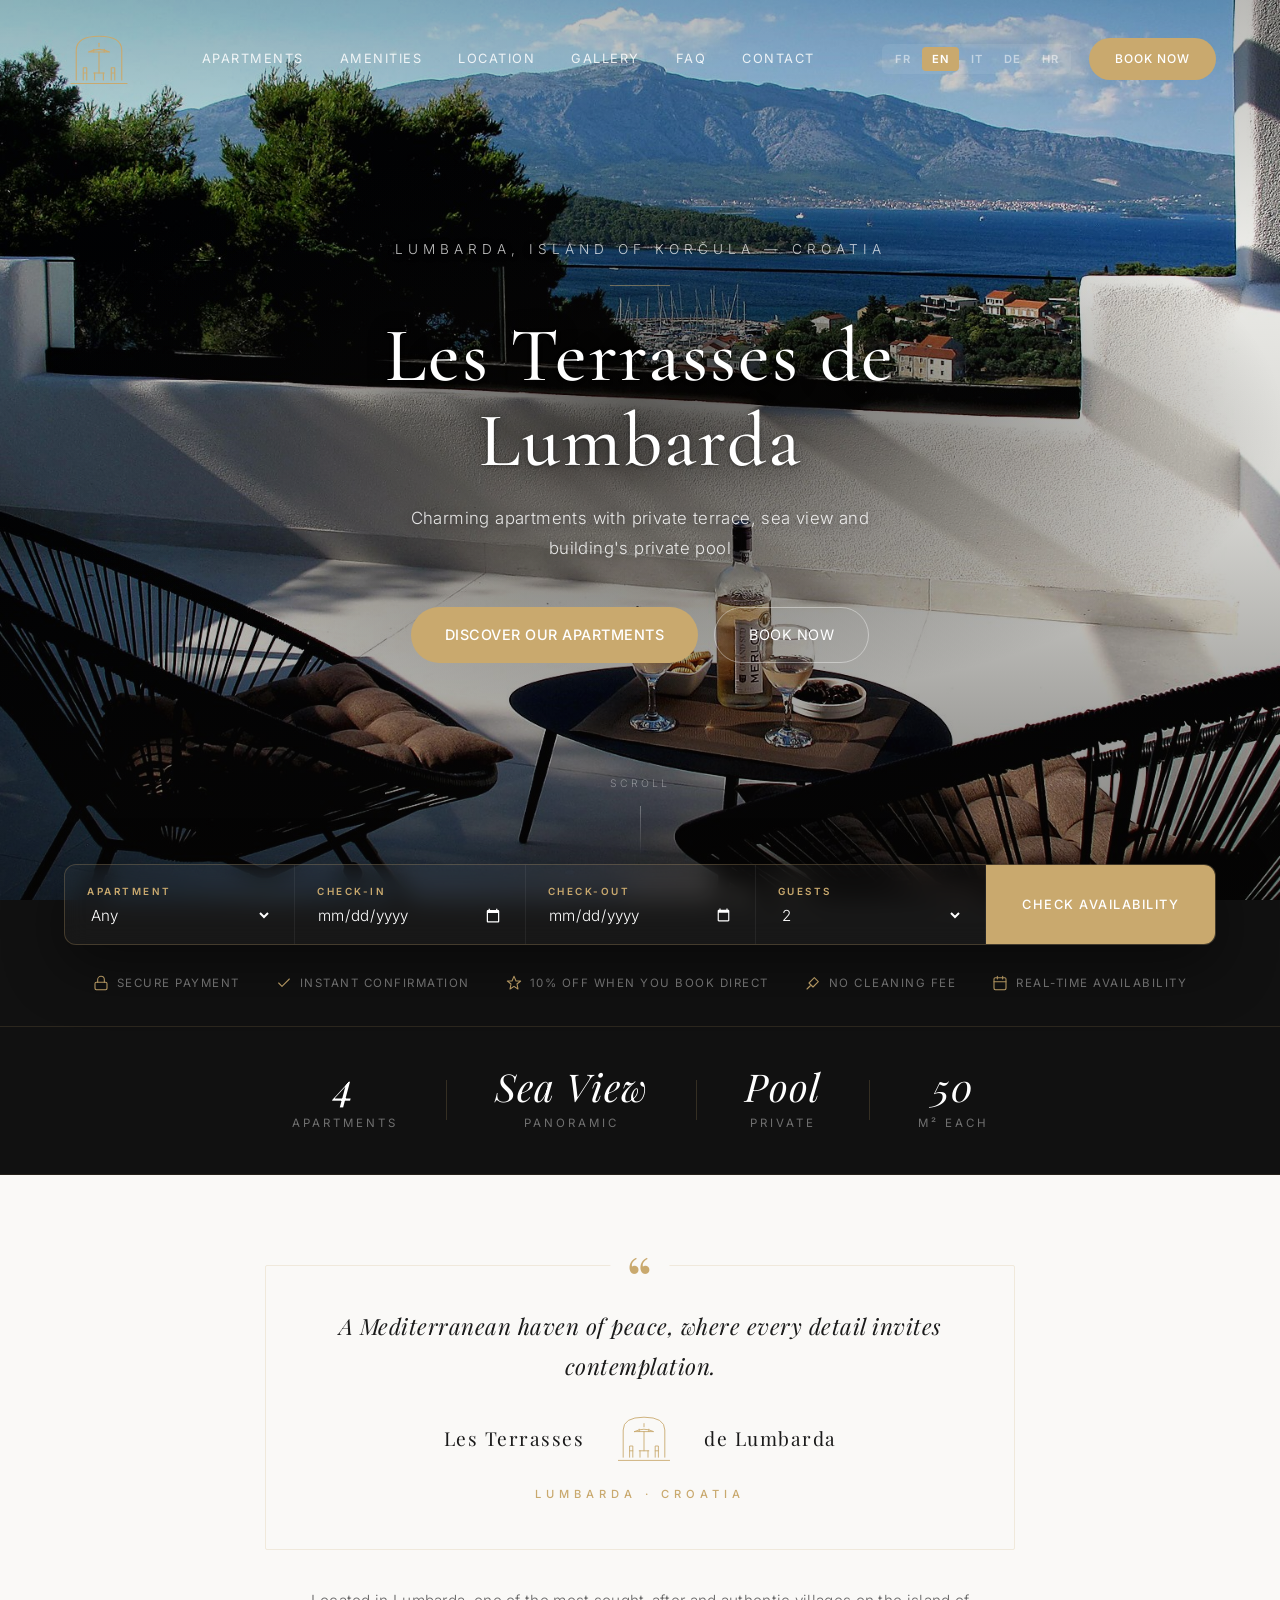
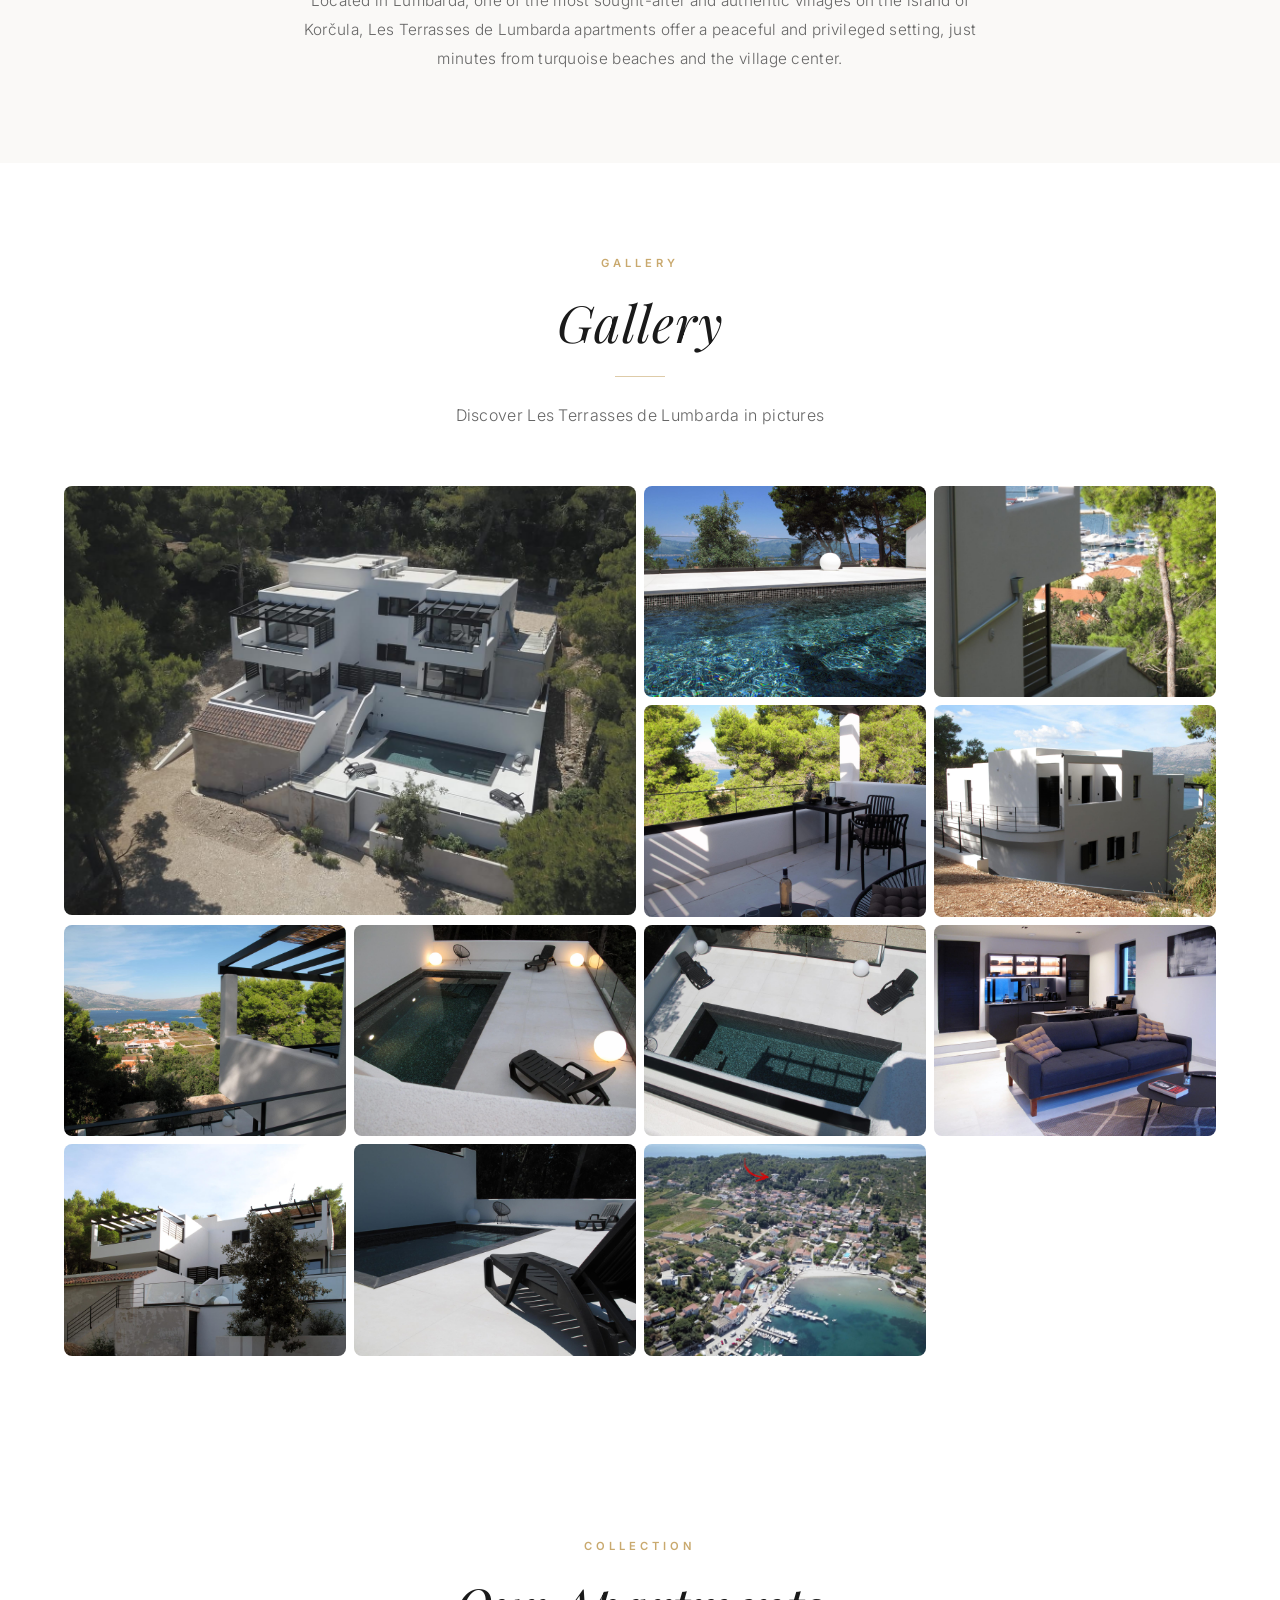
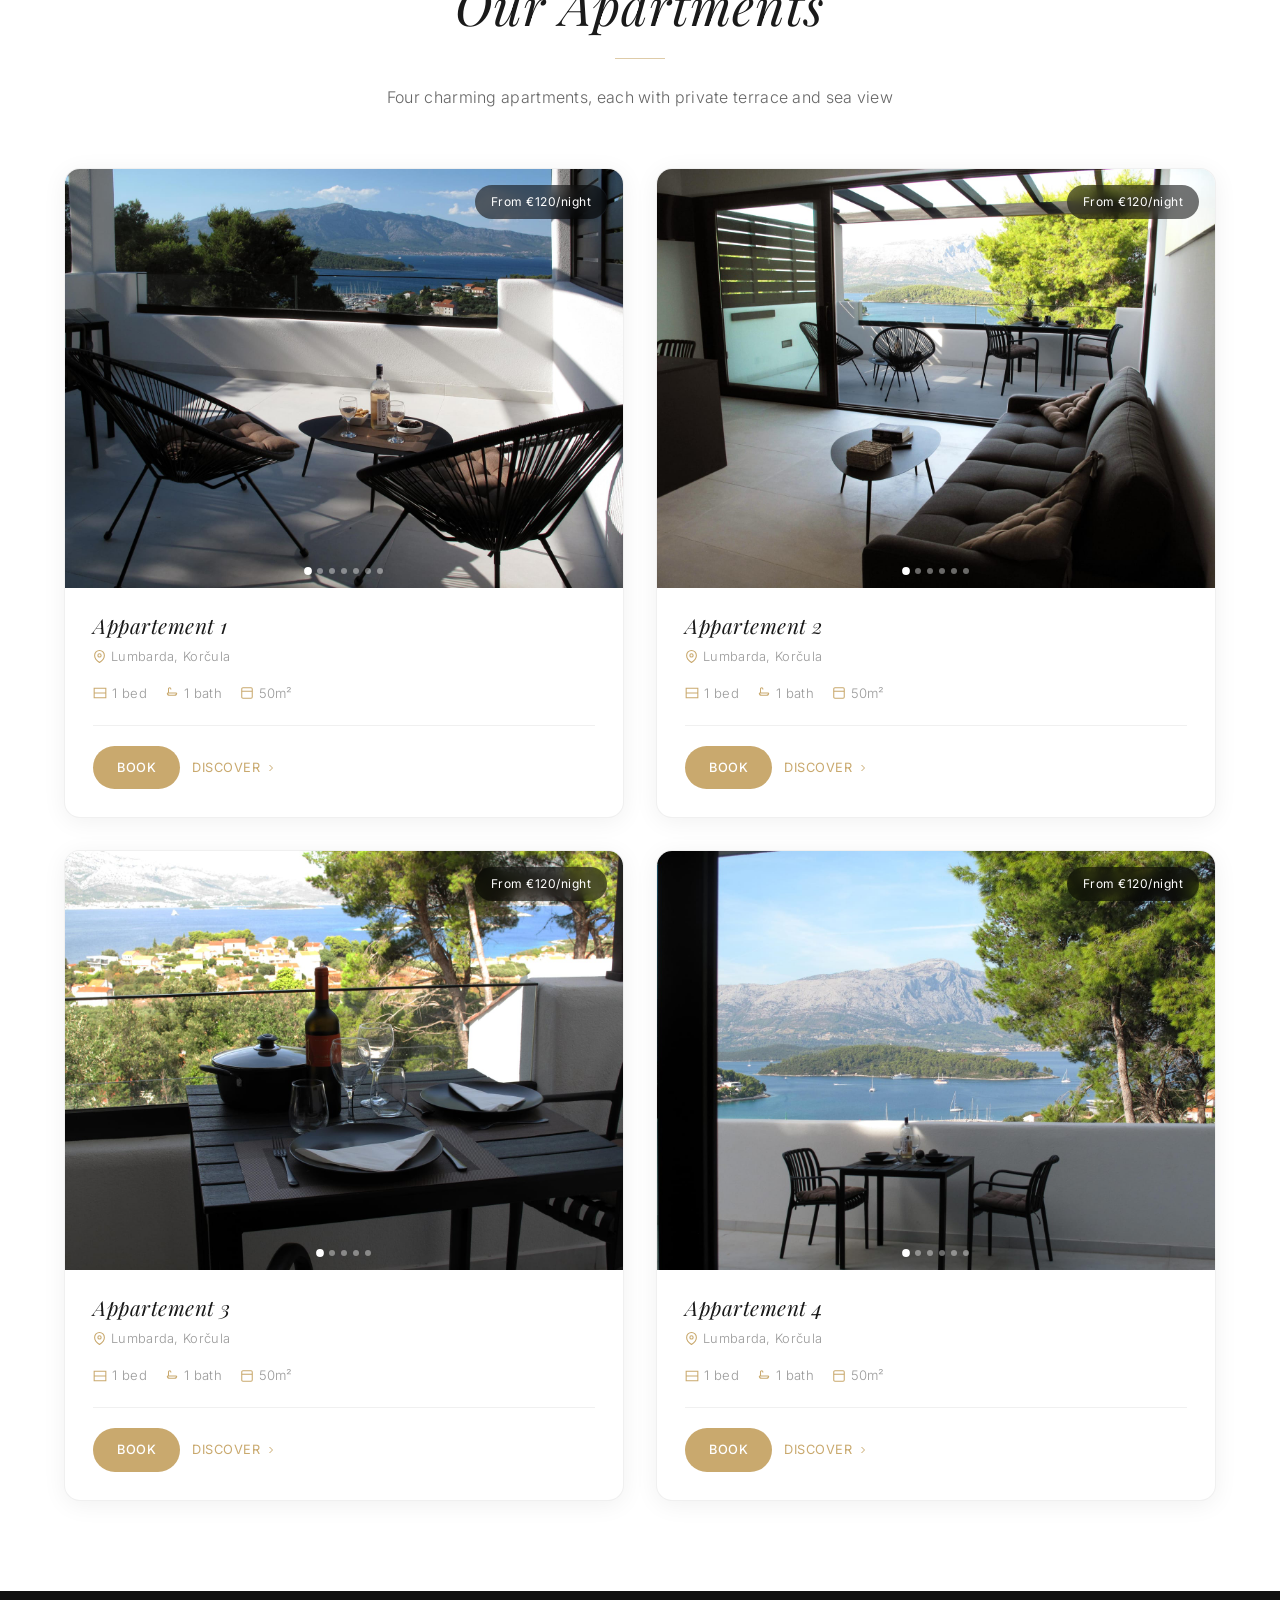
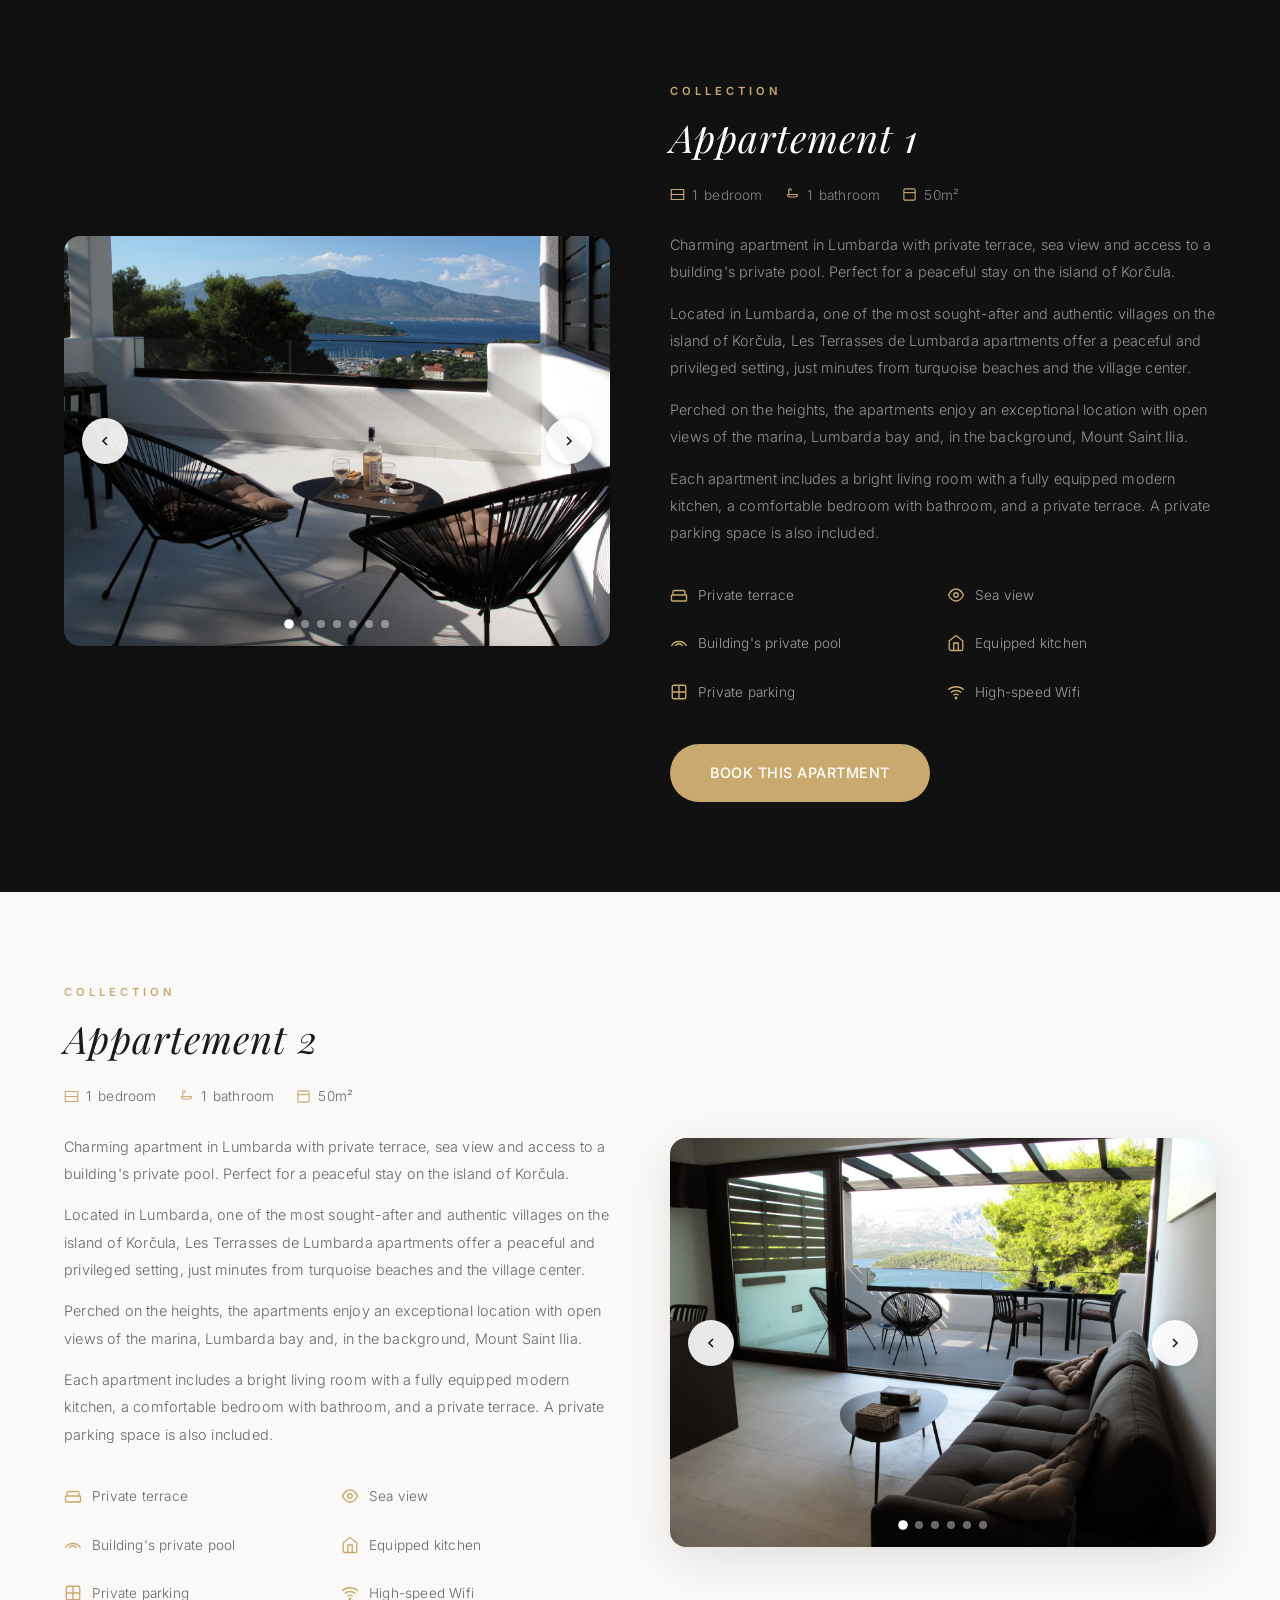
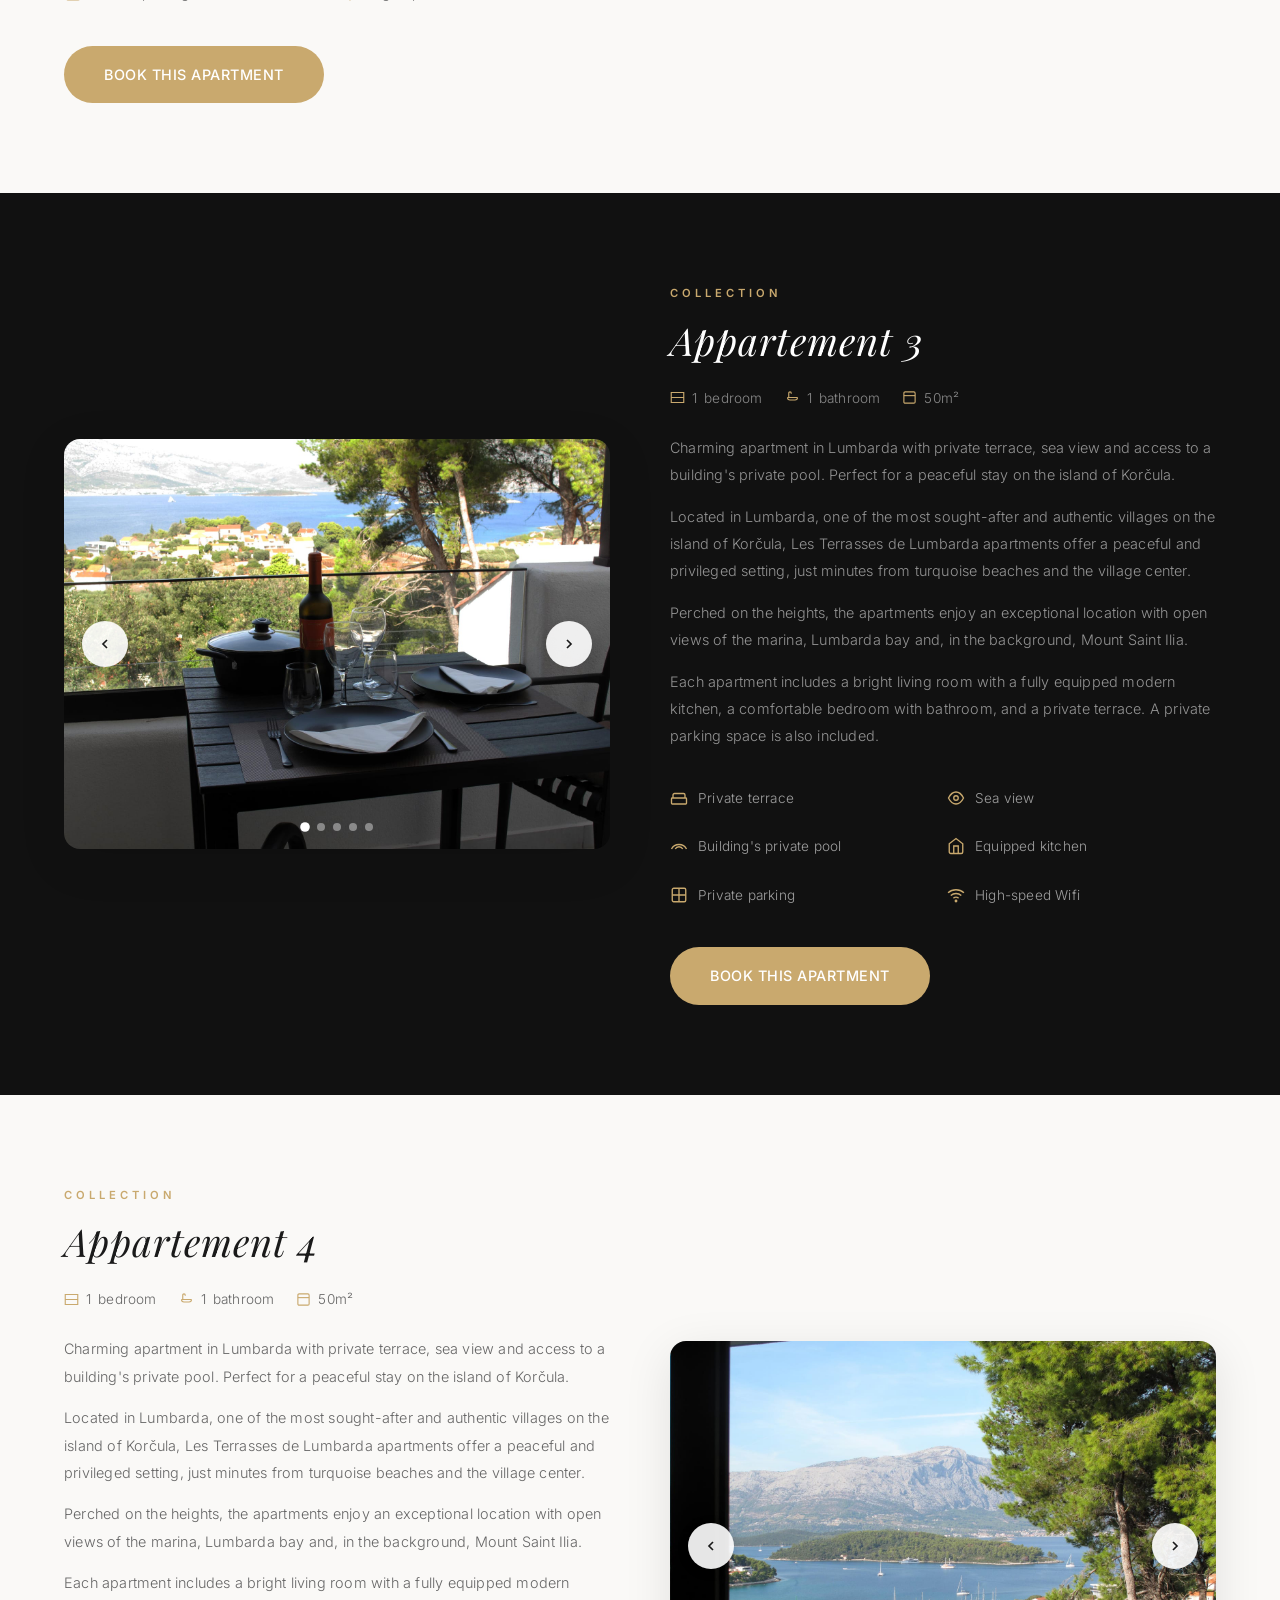
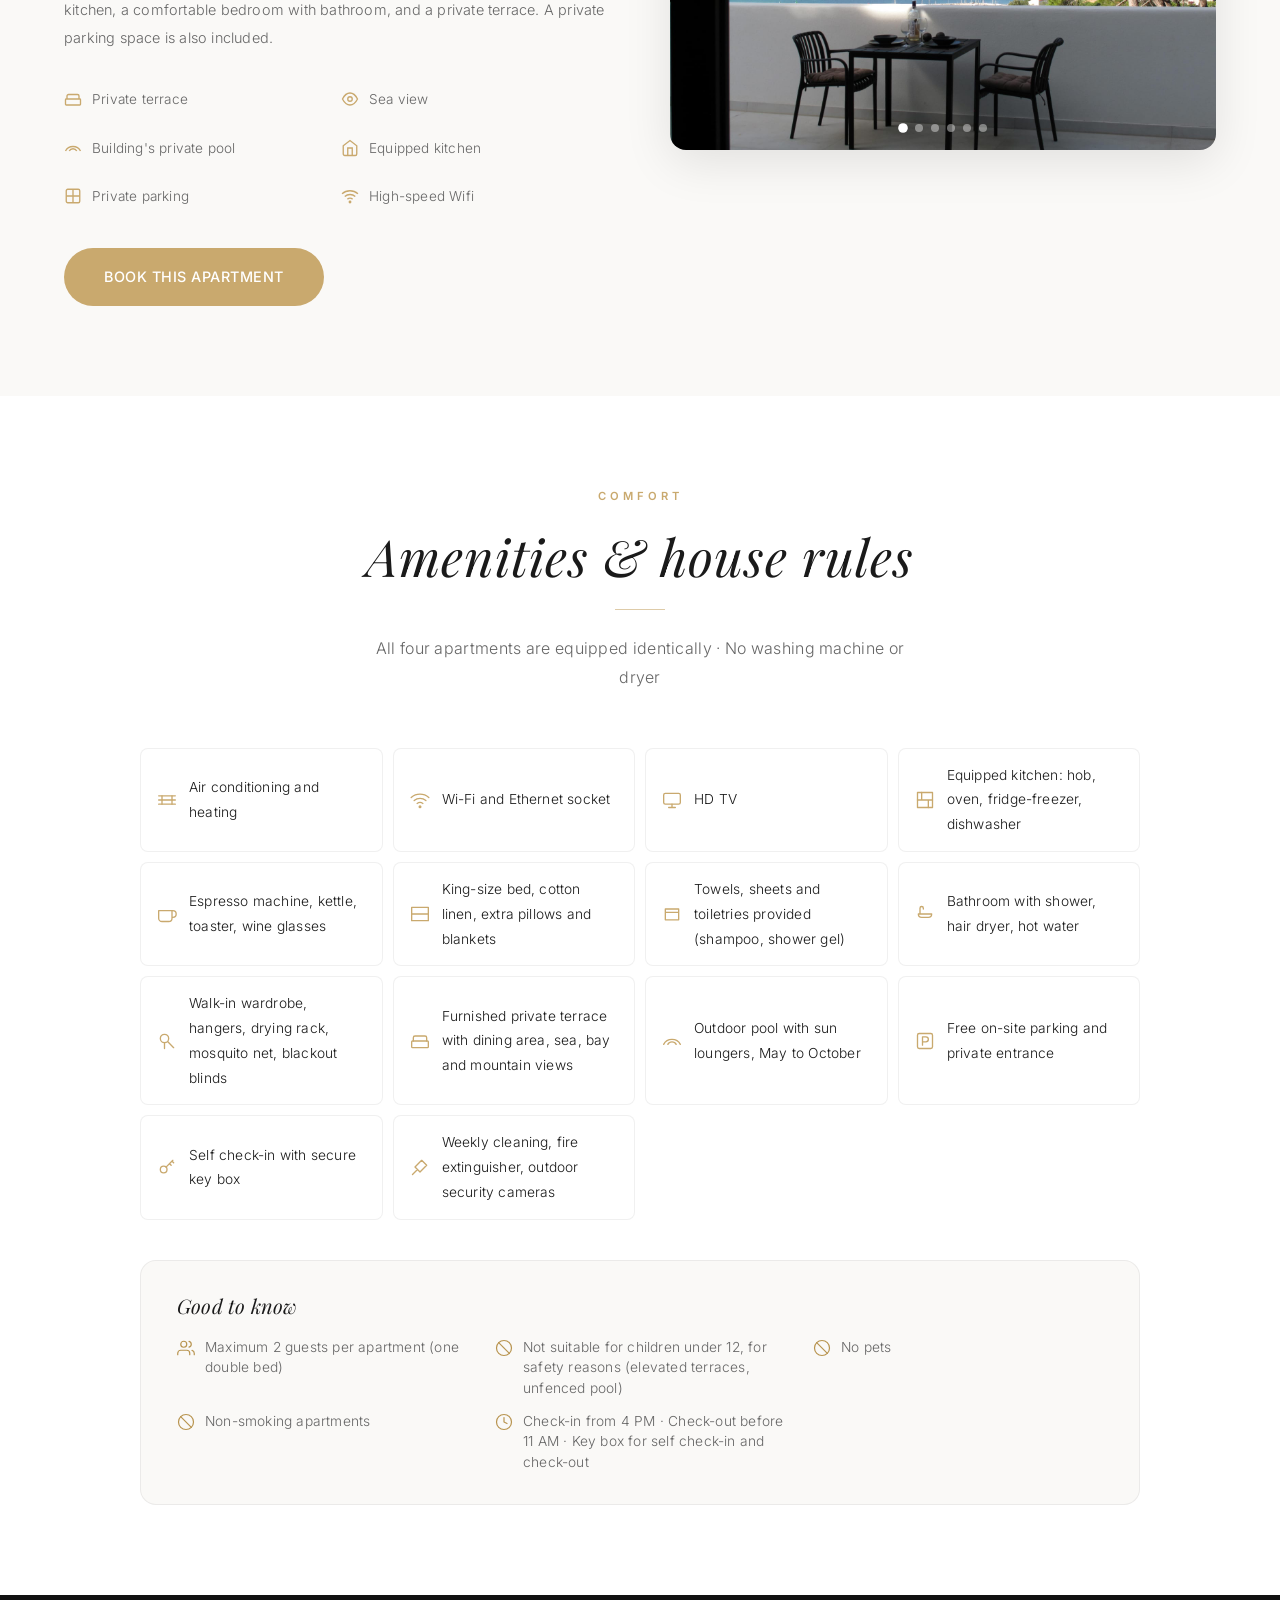
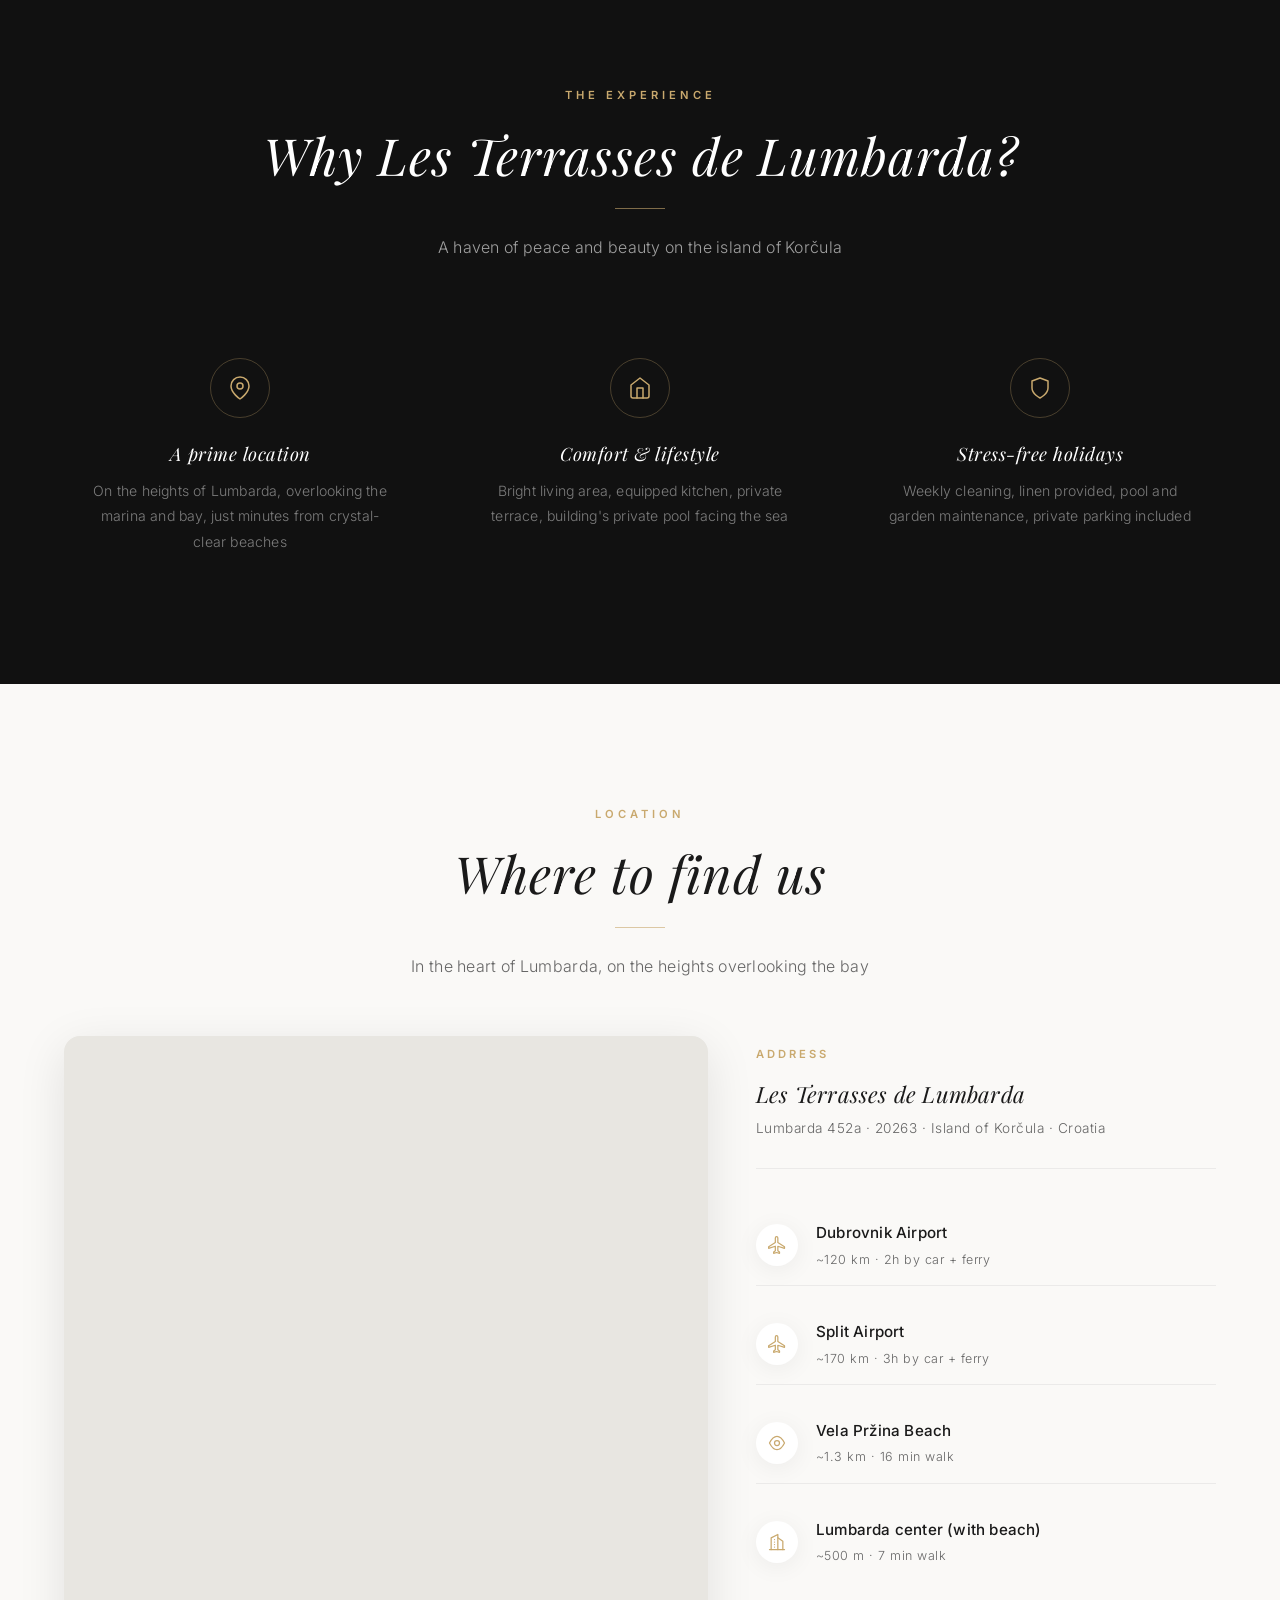
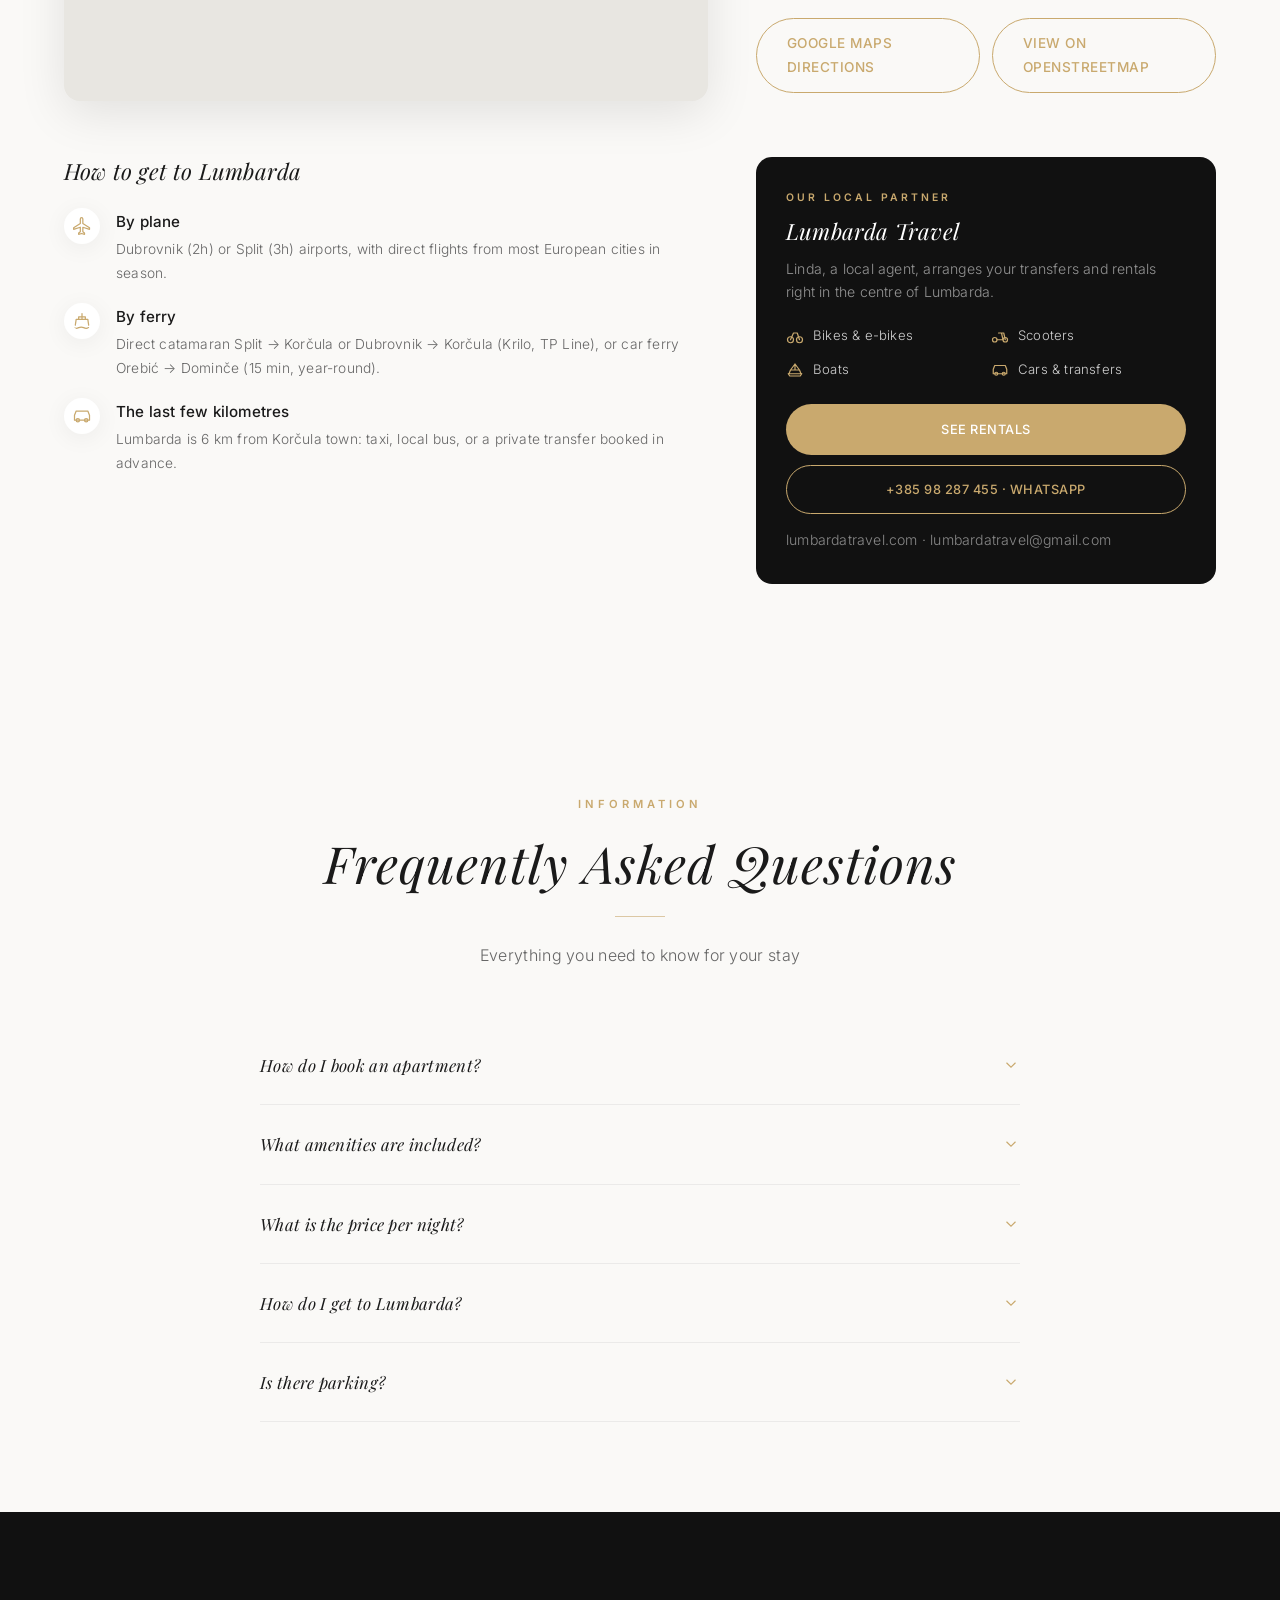
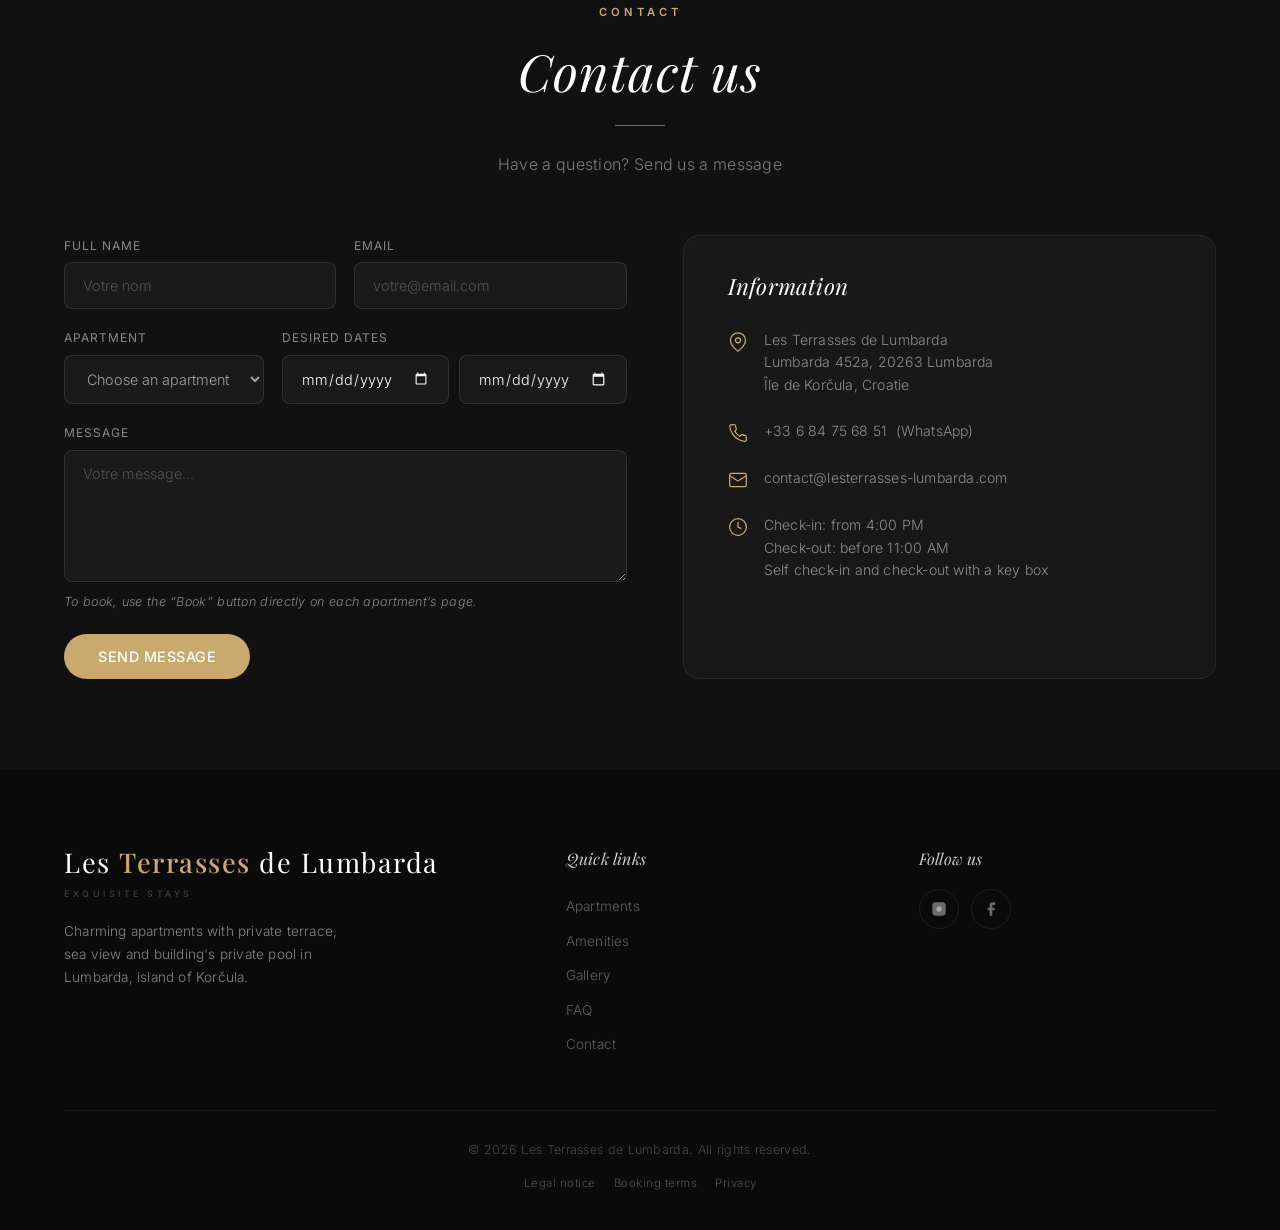
==== commit ba1a8641: "Guide : télécommande clim (bouton LED, photo, notices), TV Vivax, wifi TP-Link ouvert, tri sélectif," ====
--- a/index.html
+++ b/index.html
@@ -946,7 +946,8 @@
   <div class="booking-trust">
     <span class="trust-item"><svg viewBox="0 0 24 24"><rect x="3" y="11" width="18" height="11" rx="2"/><path d="M7 11V7a5 5 0 0 1 10 0v4"/></svg><span data-i18n="trust_secure">Paiement sécurisé</span></span>
     <span class="trust-item"><svg viewBox="0 0 24 24"><polyline points="20 6 9 17 4 12"/></svg><span data-i18n="trust_instant">Confirmation immédiate</span></span>
-    <span class="trust-item"><svg viewBox="0 0 24 24"><path d="M12 2l3 7h7l-5.5 4.5L18 21l-6-4-6 4 1.5-7.5L2 9h7z"/></svg><span data-i18n="trust_best">Meilleur tarif en direct</span></span>
+    <span class="trust-item"><svg viewBox="0 0 24 24"><path d="M12 2l3 7h7l-5.5 4.5L18 21l-6-4-6 4 1.5-7.5L2 9h7z"/></svg><span data-i18n="trust_best">−10 % en réservant en direct</span></span>
+    <span class="trust-item"><svg viewBox="0 0 24 24"><path d="M3 21l6-6M14 4l6 6-8 8-6-6z"/></svg><span data-i18n="trust_clean">Frais de ménage offerts</span></span>
     <span class="trust-item"><svg viewBox="0 0 24 24"><rect x="3" y="4" width="18" height="18" rx="2"/><path d="M16 2v4M8 2v4M3 10h18"/></svg><span data-i18n="trust_sync">Disponibilités en temps réel</span></span>
   </div>
 </div>
@@ -1633,7 +1634,7 @@
   <div class="bm-panel">
     <div class="bm-head">
       <div>
-        <span class="bm-sub" data-i18n="bm_sub">Réservation directe</span>
+        <span class="bm-sub" data-i18n="bm_sub">Réservation directe</span><span class="bm-promo" data-i18n="trust_best">−10 % en réservant en direct</span>
         <div class="bm-title" id="bmTitle">Les Terrasses de Lumbarda</div>
       </div>
       <button class="bm-close" id="bmClose" aria-label="Fermer"><svg viewBox="0 0 24 24"><line x1="18" y1="6" x2="6" y2="18"/><line x1="6" y1="6" x2="18" y2="18"/></svg></button>
@@ -1676,11 +1677,11 @@
    TRANSLATIONS (FR / EN / HR / DE)
    ========================================================= */
 var T={
-fr:{nav_equipment:"Équipements",eq_label:"Confort",eq_title:"Équipements & règles de la maison",eq_subtitle:"Les quatre appartements sont équipés à l’identique · Lave-linge et sèche-linge non disponibles",eq_ac:"Climatisation et chauffage",eq_wifi:"Wifi et prise Ethernet",eq_tv:"TV HD",eq_kitchen:"Cuisine équipée : plaques, four, réfrigérateur-congélateur, lave-vaisselle",eq_coffee:"Machine à expresso, bouilloire, grille-pain, verres à vin",eq_bed:"Lit king size, linge en coton, oreillers et couvertures supplémentaires",eq_linen:"Serviettes, draps et produits d’accueil fournis (shampoing, gel douche)",eq_bath:"Salle de bain avec douche, sèche-cheveux, eau chaude",eq_dryer:"Dressing, cintres, étendoir, moustiquaire, stores occultants",eq_terrace:"Terrasse privée meublée avec coin repas, vue mer, baie et montagne",eq_pool:"Piscine extérieure avec chaises longues, de mai à octobre",eq_parking:"Parking gratuit sur place et entrée privée",eq_key:"Arrivée autonome avec boîte à clés sécurisée",eq_clean:"Ménage hebdomadaire, extincteur, caméras extérieures",rules_title:"Bon à savoir",rule_guests:"2 personnes maximum par appartement (un lit double)",rule_kids:"Ne convient pas aux enfants de moins de 12 ans, pour des raisons de sécurité (terrasses en hauteur, piscine non clôturée)",rule_pets:"Animaux non admis",rule_smoke:"Appartements non-fumeurs",rule_hours:"Arrivée à partir de 16h00 · Départ avant 11h00 · Boîte à clés pour arriver et partir en toute autonomie",trv_title:"Comment venir à Lumbarda",trv_s1_t:"En avion",trv_s1:"Aéroports de Dubrovnik (2h) ou Split (3h). Vols directs depuis Paris, Lyon, Bruxelles ou Genève en saison.",trv_s2_t:"En ferry",trv_s2:"Catamaran direct Split → Korčula ou Dubrovnik → Korčula (Krilo, TP Line), ou ferry voiture Orebić → Dominče (15 min, toute l’année).",trv_s3_t:"Les derniers kilomètres",trv_s3:"Lumbarda est à 6 km de la ville de Korčula : taxi, bus local, ou transfert privé réservé à l’avance.",trv_partner_label:"Notre partenaire sur place",trv_partner_desc:"Linda, agente locale, organise vos transferts et vos locations directement au centre de Lumbarda.",trv_bike:"Vélos & e-bikes",trv_scooter:"Scooters",trv_boat:"Bateaux",trv_car:"Voitures & transferts",trv_btn:"Voir les locations",bb_apt:"Appartement",bb_apt_any:"Indifférent",bb_checkin:"Arrivée",bb_checkout:"Départ",bb_guests:"Voyageurs",bb_submit:"Voir les disponibilités",trust_secure:"Paiement sécurisé",trust_instant:"Confirmation immédiate",trust_best:"Meilleur tarif en direct",trust_sync:"Disponibilités en temps réel",bk_max:"2 personnes maximum par appartement",bk_continue:"Continuer vers le paiement",bk_free:"Disponible",bk_taken:"Réservé",bk_pick_in:"Choisissez votre date d’arrivée dans le calendrier.",bk_pick_out:"choisissez la date de départ",bk_night:"nuit",bk_nights:"nuits",bk_guest_n:"voyageur",bk_guests_n:"voyageurs",bk_min_season:"En haute saison, le séjour minimum est de {n} nuits.",bk_min:"Séjour minimum : {n} nuits.",bk_unknown:"Disponibilité confirmée en temps réel à l’étape suivante.",bk_soon:"Le paiement en ligne ouvre très bientôt. Revenez dans quelques jours pour finaliser votre réservation.",bm_sub:"Réservation directe",bm_loading:"Chargement…",bm_fb_title:"Réservation en ligne bientôt disponible",bm_fb_text:"Le module de réservation est en cours d’activation. Envoyez-nous vos dates : nous vous confirmons la disponibilité et le tarif sous 24h.",bm_fb_btn:"Demander une réservation",form_ok:"Merci ! Votre message a bien été envoyé. Nous vous répondons sous 24h.",form_err:"Envoi impossible pour le moment. Écrivez-nous directement à lesterrasses.lumbarda@gmail.com.",form_err_email:"Adresse email invalide.",form_err_message:"Votre message est trop court.",form_err_rate:"Trop de messages envoyés. Réessayez dans une heure.",form_err_fast:"Merci de patienter quelques secondes avant d’envoyer.",footer_legal:"Mentions légales",footer_terms:"Conditions de réservation",footer_privacy:"Confidentialité",nav_about:"Pourquoi nous",nav_apartments:"Appartements",nav_gallery:"Galerie",nav_faq:"FAQ",nav_contact:"Contact",nav_cta:"R\u00e9server",nav_tagline:"Exquisite Stays",hero_title:"Les Terrasses de Lumbarda",hero_location:"Lumbarda, \u00cele de Kor\u010dula \u2014 Croatie",hero_desc:"Appartements de charme avec terrasse privative, vue mer et piscine privée",hero_cta1:"D\u00e9couvrir nos appartements",hero_cta2:"R\u00e9server maintenant",intro_quote:"Un havre de paix m\u00e9diterran\u00e9en, o\u00f9 chaque d\u00e9tail invite \u00e0 la contemplation.",intro_text:"Situ\u00e9s \u00e0 Lumbarda, l\u2019un des villages les plus pris\u00e9s et authentiques de l\u2019\u00eele de Kor\u010dula, les appartements Les Terrasses de Lumbarda offrent un cadre de s\u00e9jour paisible et privil\u00e9gi\u00e9, \u00e0 seulement quelques minutes des plages aux eaux turquoise et du centre du village.",stat_apartments:"Appartements",stat_vue_val:"Vue Mer",stat_vue:"Panoramique",stat_piscine_val:"Piscine",stat_piscine:"Privée",stat_each:"chacun",about_label:"L\u2019exp\u00e9rience",about_title:"Pourquoi Les Terrasses de Lumbarda ?",about_subtitle:"Un \u00e9crin de calme et de beaut\u00e9 sur l\u2019\u00eele de Kor\u010dula",about_f1_title:"Un emplacement privil\u00e9gi\u00e9",about_f1_desc:"Sur les hauteurs de Lumbarda, vue sur la marina et la baie, \u00e0 quelques minutes des plages cristallines",about_f2_title:"Confort & art de vivre",about_f2_desc:"S\u00e9jour lumineux, cuisine \u00e9quip\u00e9e, terrasse privative, piscine privée face \u00e0 la mer",about_f3_title:"Des vacances en toute s\u00e9r\u00e9nit\u00e9",about_f3_desc:"M\u00e9nage hebdomadaire, linge fourni, entretien piscine et jardin, parking priv\u00e9 inclus",apt_label:"Collection",apt_title:"Nos Appartements",apt_subtitle:"Quatre appartements de charme, chacun avec terrasse privative et vue mer",price_badge:"\u00c0 partir de 120\u20ac/nuit",spec_ch:"ch",spec_sdb:"sdb",spec_chambre:"chambre",spec_sdb_full:"salle de bain",btn_reserve:"R\u00e9server",btn_discover:"D\u00e9couvrir",btn_book_apt:"R\u00e9server cet appartement",apt_desc_full:"<p>Appartement de charme \u00e0 Lumbarda avec terrasse privative, vue mer et acc\u00e8s \u00e0 une piscine privée. Id\u00e9al pour un s\u00e9jour au calme sur l\u2019\u00eele de Kor\u010dula.</p><p>Situ\u00e9s \u00e0 Lumbarda, l\u2019un des villages les plus pris\u00e9s et authentiques de l\u2019\u00eele de Kor\u010dula, les appartements Les Terrasses de Lumbarda offrent un cadre de s\u00e9jour paisible et privil\u00e9gi\u00e9, \u00e0 seulement quelques minutes des plages aux eaux turquoise et du centre du village.</p><p>Nich\u00e9s sur les hauteurs, les appartements b\u00e9n\u00e9ficient d\u2019une situation exceptionnelle avec une vue d\u00e9gag\u00e9e sur la marina, la baie de Lumbarda et, en arri\u00e8re-plan, la montagne Saint Ilia.</p><p>Chaque appartement comprend un s\u00e9jour lumineux avec cuisine moderne enti\u00e8rement \u00e9quip\u00e9e, une chambre confortable avec salle de bain, ainsi qu\u2019une terrasse privative. Une place de parking privative est \u00e9galement incluse.</p>",amenity_terrasse:"Terrasse privative",amenity_vue:"Vue mer",amenity_piscine:"Piscine privée de l'immeuble",amenity_cuisine:"Cuisine \u00e9quip\u00e9e",amenity_parking:"Parking priv\u00e9",amenity_wifi:"Wifi haut d\u00e9bit",gallery_label:"Galerie",gallery_title:"Galerie",gallery_subtitle:"D\u00e9couvrez Les Terrasses de Lumbarda en images",faq_label:"Informations",faq_title:"Questions fr\u00e9quentes",faq_subtitle:"Tout ce que vous devez savoir pour votre s\u00e9jour",faq_q1:"Comment r\u00e9server un appartement ?",faq_a1:"La r\u00e9servation se fait directement sur le site : choisissez votre appartement, s\u00e9lectionnez vos dates, et finalisez votre paiement en ligne. Confirmation imm\u00e9diate par email. Nous vous recommandons de r\u00e9server \u00e0 l\u2019avance, surtout pour la haute saison (juin \u00e0 septembre).",faq_q2:"Quels sont les \u00e9quipements inclus ?",faq_a2:"Chaque appartement comprend : terrasse privative avec vue mer, cuisine entièrement équipée, salle de bain moderne, wifi, climatisation, TV, linge de maison et serviettes. Vous avez également accès à la piscine et à une place de parking privée. La liste complète est dans la section Équipements.",faq_q3:"Quel est le prix par nuit ?",faq_a3:"Les tarifs varient selon la saison. En basse saison \u00e0 partir de 90\u20ac/nuit, en moyenne saison \u00e0 partir de 120\u20ac/nuit, et en haute saison \u00e0 partir de 150\u20ac/nuit. Le prix exact pour vos dates s\u2019affiche automatiquement lors de la r\u00e9servation en ligne.",faq_q4:"Comment se rendre \u00e0 Lumbarda ?",faq_a4:"Lumbarda se trouve sur l’île de Korčula. Catamaran direct depuis Split ou Dubrovnik, ou ferry voiture Orebić → Dominče. Aéroports : Dubrovnik (2h) ou Split (3h). Notre partenaire Lumbarda Travel organise transferts et locations de voiture, scooter, vélo ou bateau sur place.",faq_q5:"Y a-t-il un parking ?",faq_a5:"Oui, chaque appartement dispose d\u2019une place de parking priv\u00e9e gratuite. Si vous avez besoin d\u2019une voiture, nous pouvons \u00e9galement vous aider \u00e0 organiser une location de v\u00e9hicule sur place.",contact_label:"Contact",contact_title:"Contactez-nous",contact_subtitle:"Une question ? Envoyez-nous un message",form_name:"Nom complet",form_email:"Email",form_dates:"Dates souhait\u00e9es",form_apt:"Appartement",form_apt_placeholder:"Choisir un appartement",form_message:"Message",form_hint:"Pour réserver, utilisez directement le bouton « Réserver » sur la page de chaque appartement.",form_submit:"Envoyer le message",contact_info_title:"Informations",contact_checkin:"Check-in : à partir de 16h00<br>Check-out : avant 11h00<br>Arrivée et départ autonomes grâce à une boîte à clés",footer_desc:"Appartements de charme avec terrasse privative, vue mer et piscine privée \u00e0 Lumbarda, \u00eele de Kor\u010dula.",footer_links_title:"Liens rapides",footer_follow:"Suivez-nous",footer_rights:"Tous droits r\u00e9serv\u00e9s.",nav_location:"Localisation",loc_label:"Localisation",loc_title:"O\u00f9 nous trouver",loc_subtitle:"Au c\u0153ur de Lumbarda, sur les hauteurs face \u00e0 la baie",loc_address_label:"Adresse",loc_address_sub:"Lumbarda 452a · 20263 \u00b7 \u00cele de Kor\u010dula \u00b7 Croatie",dist_dubrovnik:"A\u00e9roport de Dubrovnik",dist_dubrovnik_val:"~120 km \u00b7 2h en voiture + ferry",dist_split:"A\u00e9roport de Split",dist_split_val:"~170 km \u00b7 3h en voiture + ferry",dist_port:"Baie de Lumbarda",dist_port_val:"~950 m \u00b7 12 min \u00e0 pied",dist_beach:"Plage Vela Pr\u017eina",dist_beach_val:"~1,3 km \u00b7 16 min \u00e0 pied",dist_center:"Centre de Lumbarda (avec plage)",dist_center_val:"~500 m \u00b7 7 min \u00e0 pied",loc_btn_directions:"Itin\u00e9raire Google Maps",loc_btn_osm:"Voir sur OpenStreetMap",brand_location:"Lumbarda · Croatie"},
-en:{nav_equipment:"Amenities",eq_label:"Comfort",eq_title:"Amenities & house rules",eq_subtitle:"All four apartments are equipped identically · No washing machine or dryer",eq_ac:"Air conditioning and heating",eq_wifi:"Wi-Fi and Ethernet socket",eq_tv:"HD TV",eq_kitchen:"Equipped kitchen: hob, oven, fridge-freezer, dishwasher",eq_coffee:"Espresso machine, kettle, toaster, wine glasses",eq_bed:"King-size bed, cotton linen, extra pillows and blankets",eq_linen:"Towels, sheets and toiletries provided (shampoo, shower gel)",eq_bath:"Bathroom with shower, hair dryer, hot water",eq_dryer:"Walk-in wardrobe, hangers, drying rack, mosquito net, blackout blinds",eq_terrace:"Furnished private terrace with dining area, sea, bay and mountain views",eq_pool:"Outdoor pool with sun loungers, May to October",eq_parking:"Free on-site parking and private entrance",eq_key:"Self check-in with secure key box",eq_clean:"Weekly cleaning, fire extinguisher, outdoor security cameras",rules_title:"Good to know",rule_guests:"Maximum 2 guests per apartment (one double bed)",rule_kids:"Not suitable for children under 12, for safety reasons (elevated terraces, unfenced pool)",rule_pets:"No pets",rule_smoke:"Non-smoking apartments",rule_hours:"Check-in from 4 PM · Check-out before 11 AM · Key box for self check-in and check-out",trv_title:"How to get to Lumbarda",trv_s1_t:"By plane",trv_s1:"Dubrovnik (2h) or Split (3h) airports, with direct flights from most European cities in season.",trv_s2_t:"By ferry",trv_s2:"Direct catamaran Split → Korčula or Dubrovnik → Korčula (Krilo, TP Line), or car ferry Orebić → Dominče (15 min, year-round).",trv_s3_t:"The last few kilometres",trv_s3:"Lumbarda is 6 km from Korčula town: taxi, local bus, or a private transfer booked in advance.",trv_partner_label:"Our local partner",trv_partner_desc:"Linda, a local agent, arranges your transfers and rentals right in the centre of Lumbarda.",trv_bike:"Bikes & e-bikes",trv_scooter:"Scooters",trv_boat:"Boats",trv_car:"Cars & transfers",trv_btn:"See rentals",bb_apt:"Apartment",bb_apt_any:"Any",bb_checkin:"Check-in",bb_checkout:"Check-out",bb_guests:"Guests",bb_submit:"Check availability",trust_secure:"Secure payment",trust_instant:"Instant confirmation",trust_best:"Best rate direct",trust_sync:"Real-time availability",bk_max:"Maximum 2 guests per apartment",bk_continue:"Continue to payment",bk_free:"Available",bk_taken:"Booked",bk_pick_in:"Pick your check-in date in the calendar.",bk_pick_out:"pick your check-out date",bk_night:"night",bk_nights:"nights",bk_guest_n:"guest",bk_guests_n:"guests",bk_min_season:"In high season, the minimum stay is {n} nights.",bk_min:"Minimum stay: {n} nights.",bk_unknown:"Availability is confirmed in real time at the next step.",bk_soon:"Online payment opens very soon. Please come back in a few days to complete your booking.",bm_sub:"Direct booking",bm_loading:"Loading…",bm_fb_title:"Online booking coming soon",bm_fb_text:"The booking module is being activated. Send us your dates and we will confirm availability and price within 24h.",bm_fb_btn:"Request a booking",form_ok:"Thank you! Your message has been sent. We reply within 24h.",form_err:"Sending failed. Please email us directly at lesterrasses.lumbarda@gmail.com.",form_err_email:"Invalid email address.",form_err_message:"Your message is too short.",form_err_rate:"Too many messages sent. Try again in an hour.",form_err_fast:"Please wait a few seconds before sending.",footer_legal:"Legal notice",footer_terms:"Booking terms",footer_privacy:"Privacy",nav_about:"Why us",nav_apartments:"Apartments",nav_gallery:"Gallery",nav_faq:"FAQ",nav_contact:"Contact",nav_cta:"Book now",nav_tagline:"Exquisite Stays",hero_title:"Les Terrasses de Lumbarda",hero_location:"Lumbarda, Island of Kor\u010dula \u2014 Croatia",hero_desc:"Charming apartments with private terrace, sea view and building's private pool",hero_cta1:"Discover our apartments",hero_cta2:"Book now",intro_quote:"A Mediterranean haven of peace, where every detail invites contemplation.",intro_text:"Located in Lumbarda, one of the most sought-after and authentic villages on the island of Kor\u010dula, Les Terrasses de Lumbarda apartments offer a peaceful and privileged setting, just minutes from turquoise beaches and the village center.",stat_apartments:"Apartments",stat_vue_val:"Sea View",stat_vue:"Panoramic",stat_piscine_val:"Pool",stat_piscine:"Private",stat_each:"each",about_label:"The experience",about_title:"Why Les Terrasses de Lumbarda?",about_subtitle:"A haven of peace and beauty on the island of Kor\u010dula",about_f1_title:"A prime location",about_f1_desc:"On the heights of Lumbarda, overlooking the marina and bay, just minutes from crystal-clear beaches",about_f2_title:"Comfort & lifestyle",about_f2_desc:"Bright living area, equipped kitchen, private terrace, building's private pool facing the sea",about_f3_title:"Stress-free holidays",about_f3_desc:"Weekly cleaning, linen provided, pool and garden maintenance, private parking included",apt_label:"Collection",apt_title:"Our Apartments",apt_subtitle:"Four charming apartments, each with private terrace and sea view",price_badge:"From \u20ac120/night",spec_ch:"bed",spec_sdb:"bath",spec_chambre:"bedroom",spec_sdb_full:"bathroom",btn_reserve:"Book",btn_discover:"Discover",btn_book_apt:"Book this apartment",apt_desc_full:"<p>Charming apartment in Lumbarda with private terrace, sea view and access to a building's private pool. Perfect for a peaceful stay on the island of Kor\u010dula.</p><p>Located in Lumbarda, one of the most sought-after and authentic villages on the island of Kor\u010dula, Les Terrasses de Lumbarda apartments offer a peaceful and privileged setting, just minutes from turquoise beaches and the village center.</p><p>Perched on the heights, the apartments enjoy an exceptional location with open views of the marina, Lumbarda bay and, in the background, Mount Saint Ilia.</p><p>Each apartment includes a bright living room with a fully equipped modern kitchen, a comfortable bedroom with bathroom, and a private terrace. A private parking space is also included.</p>",amenity_terrasse:"Private terrace",amenity_vue:"Sea view",amenity_piscine:"Building's private pool",amenity_cuisine:"Equipped kitchen",amenity_parking:"Private parking",amenity_wifi:"High-speed Wifi",gallery_label:"Gallery",gallery_title:"Gallery",gallery_subtitle:"Discover Les Terrasses de Lumbarda in pictures",faq_label:"Information",faq_title:"Frequently Asked Questions",faq_subtitle:"Everything you need to know for your stay",faq_q1:"How do I book an apartment?",faq_a1:"Booking is done directly on the website: choose your apartment, select your dates, and complete your payment online. Instant confirmation by email. We recommend booking in advance, especially for high season (June to September).",faq_q2:"What amenities are included?",faq_a2:"Each apartment includes: private terrace with sea view, fully equipped kitchen, modern bathroom, Wi-Fi, air conditioning, TV, linen and towels. You also have access to the pool and a private parking space. The full list is in the Amenities section.",faq_q3:"What is the price per night?",faq_a3:"Rates vary by season. Low season from \u20ac90/night, mid-season from \u20ac120/night, and high season from \u20ac150/night. The exact price for your dates is shown automatically during the online booking process.",faq_q4:"How do I get to Lumbarda?",faq_a4:"Lumbarda is on the island of Korčula. Direct catamaran from Split or Dubrovnik, or car ferry Orebić → Dominče. Airports: Dubrovnik (2h) or Split (3h). Our partner Lumbarda Travel arranges transfers and car, scooter, bike or boat rentals on site.",faq_q5:"Is there parking?",faq_a5:"Yes, each apartment has a free private parking space. If you need a car, we can also help arrange a vehicle rental on site.",contact_label:"Contact",contact_title:"Contact us",contact_subtitle:"Have a question? Send us a message",form_name:"Full name",form_email:"Email",form_dates:"Desired dates",form_apt:"Apartment",form_apt_placeholder:"Choose an apartment",form_message:"Message",form_hint:"To book, use the “Book” button directly on each apartment’s page.",form_submit:"Send message",contact_info_title:"Information",contact_checkin:"Check-in: from 4:00 PM<br>Check-out: before 11:00 AM<br>Self check-in and check-out with a key box",footer_desc:"Charming apartments with private terrace, sea view and building's private pool in Lumbarda, island of Kor\u010dula.",footer_links_title:"Quick links",footer_follow:"Follow us",footer_rights:"All rights reserved.",nav_location:"Location",loc_label:"Location",loc_title:"Where to find us",loc_subtitle:"In the heart of Lumbarda, on the heights overlooking the bay",loc_address_label:"Address",loc_address_sub:"Lumbarda 452a · 20263 · Island of Korčula · Croatia",dist_dubrovnik:"Dubrovnik Airport",dist_dubrovnik_val:"~120 km · 2h by car + ferry",dist_split:"Split Airport",dist_split_val:"~170 km · 3h by car + ferry",dist_port:"Lumbarda Bay",dist_port_val:"~950 m · 12 min walk",dist_beach:"Vela Pržina Beach",dist_beach_val:"~1.3 km · 16 min walk",dist_center:"Lumbarda center (with beach)",dist_center_val:"~500 m · 7 min walk",loc_btn_directions:"Google Maps directions",loc_btn_osm:"View on OpenStreetMap",brand_location:"Lumbarda · Croatia"},
-hr:{nav_equipment:"Sadržaji",eq_label:"Udobnost",eq_title:"Sadržaji & kućni red",eq_subtitle:"Sva četiri apartmana jednako su opremljena · Bez perilice i sušilice rublja",eq_ac:"Klima-uređaj i grijanje",eq_wifi:"Wi-Fi i Ethernet priključak",eq_tv:"HD TV",eq_kitchen:"Opremljena kuhinja: ploča za kuhanje, pećnica, hladnjak sa zamrzivačem, perilica posuđa",eq_coffee:"Aparat za espresso, kuhalo, toster, čaše za vino",eq_bed:"King size krevet, pamučna posteljina, dodatni jastuci i deke",eq_linen:"Ručnici, plahte i kozmetika dobrodošlice (šampon, gel za tuširanje)",eq_bath:"Kupaonica s tušem, sušilo za kosu, topla voda",eq_dryer:"Garderoba, vješalice, stalak za sušenje, mreža protiv komaraca, zamračenje",eq_terrace:"Namještena privatna terasa s blagovaonskim kutkom, pogled na more, uvalu i planinu",eq_pool:"Vanjski bazen s ležaljkama, od svibnja do listopada",eq_parking:"Besplatan parking na posjedu i zaseban ulaz",eq_key:"Samostalna prijava sa sigurnom kutijom za ključeve",eq_clean:"Tjedno čišćenje, aparat za gašenje požara, vanjske kamere",rules_title:"Dobro je znati",rule_guests:"Najviše 2 osobe po apartmanu (jedan bračni krevet)",rule_kids:"Nije prikladno za djecu mlađu od 12 godina iz sigurnosnih razloga (visoke terase, neograđen bazen)",rule_pets:"Kućni ljubimci nisu dopušteni",rule_smoke:"Apartmani za nepušače",rule_hours:"Prijava od 16:00 · Odjava do 11:00 · Kutija za ključeve za samostalnu prijavu i odjavu",trv_title:"Kako doći do Lumbarde",trv_s1_t:"Zrakoplovom",trv_s1:"Zračne luke Dubrovnik (2 h) ili Split (3 h), s izravnim letovima iz većine europskih gradova u sezoni.",trv_s2_t:"Trajektom",trv_s2:"Izravni katamaran Split → Korčula ili Dubrovnik → Korčula (Krilo, TP Line) ili trajekt Orebić → Dominče (15 min, cijele godine).",trv_s3_t:"Zadnjih nekoliko kilometara",trv_s3:"Lumbarda je 6 km od grada Korčule: taksi, lokalni autobus ili unaprijed rezerviran privatni transfer.",trv_partner_label:"Naš lokalni partner",trv_partner_desc:"Linda, lokalna agentica, organizira vaše transfere i najam u samom centru Lumbarde.",trv_bike:"Bicikli & e-bicikli",trv_scooter:"Skuteri",trv_boat:"Brodovi",trv_car:"Automobili & transferi",trv_btn:"Pogledaj najam",bb_apt:"Apartman",bb_apt_any:"Bilo koji",bb_checkin:"Dolazak",bb_checkout:"Odlazak",bb_guests:"Gosti",bb_submit:"Provjeri dostupnost",trust_secure:"Sigurno pla\u0107anje",trust_instant:"Trenutna potvrda",trust_best:"Najbolja cijena izravno",trust_sync:"Dostupnost u stvarnom vremenu",bk_max:"Najviše 2 osobe po apartmanu",bk_continue:"Nastavi na plaćanje",bk_free:"Slobodno",bk_taken:"Zauzeto",bk_pick_in:"Odaberite datum dolaska u kalendaru.",bk_pick_out:"odaberite datum odlaska",bk_night:"noć",bk_nights:"noći",bk_guest_n:"gost",bk_guests_n:"gosta",bk_min_season:"U visokoj sezoni minimalni boravak je {n} noći.",bk_min:"Minimalni boravak: {n} noći.",bk_unknown:"Dostupnost se potvrđuje u stvarnom vremenu u sljedećem koraku.",bk_soon:"Online plaćanje uskoro. Vratite se za nekoliko dana kako biste dovršili rezervaciju.",bm_sub:"Izravna rezervacija",bm_loading:"U\u010ditavanje\u2026",bm_fb_title:"Online rezervacija uskoro",bm_fb_text:"Modul za rezervacije se aktivira. Po\u0161aljite nam datume: potvr\u0111ujemo dostupnost i cijenu unutar 24h.",bm_fb_btn:"Zatra\u017ei rezervaciju",form_ok:"Hvala! Va\u0161a poruka je poslana. Odgovaramo unutar 24h.",form_err:"Slanje nije uspjelo. Pi\u0161ite nam na lesterrasses.lumbarda@gmail.com.",form_err_email:"Neispravna email adresa.",form_err_message:"Poruka je prekratka.",form_err_rate:"Previ\u0161e poruka. Poku\u0161ajte ponovno za sat vremena.",form_err_fast:"Pri\u010dekajte nekoliko sekundi prije slanja.",footer_legal:"Pravne napomene",footer_terms:"Uvjeti rezervacije",footer_privacy:"Privatnost",nav_about:"Za\u0161to mi",nav_apartments:"Apartmani",nav_gallery:"Galerija",nav_faq:"FAQ",nav_contact:"Kontakt",nav_cta:"Rezerviraj",nav_tagline:"Exquisite Stays",hero_title:"Les Terrasses de Lumbarda",hero_location:"Lumbarda, Otok Kor\u010dula \u2014 Hrvatska",hero_desc:"\u0160armantni apartmani s privatnom terasom, pogledom na more i zajedni\u010dkim bazenom",hero_cta1:"Otkrijte na\u0161e apartmane",hero_cta2:"Rezervirajte sada",intro_quote:"Mediteranski raj mira, gdje svaki detalj poziva na kontemplaciju.",intro_text:"Smje\u0161teni u Lumbardi, jednom od najtra\u017eenijih i najautenti\u010dnijih sela na otoku Kor\u010duli, apartmani Les Terrasses de Lumbarda nude miran i privilegiran ambijent, samo nekoliko minuta od pla\u017ea s tirkiznom vodom i centra sela.",stat_apartments:"Apartmani",stat_vue_val:"Pogled",stat_vue:"Na more",stat_piscine_val:"Bazen",stat_piscine:"Privatni",stat_each:"svaki",about_label:"Iskustvo",about_title:"Za\u0161to Les Terrasses de Lumbarda?",about_subtitle:"Oaza mira i ljepote na otoku Kor\u010duli",about_f1_title:"Privilegirani polo\u017eaj",about_f1_desc:"Na uzvisini Lumbarde, s pogledom na marinu i zaljev, samo nekoliko minuta od kristalno \u010distih pla\u017ea",about_f2_title:"Udobnost i stil \u017eivota",about_f2_desc:"Svijetli dnevni boravak, opremljena kuhinja, privatna terasa, privatni bazen s pogledom na more",about_f3_title:"Odmor bez briga",about_f3_desc:"Tjedno \u010di\u0161\u0107enje, posteljina uklju\u010dena, odr\u017eavanje bazena i vrta, privatni parking uklju\u010den",apt_label:"Kolekcija",apt_title:"Na\u0161i apartmani",apt_subtitle:"\u010cetiri \u0161armantna apartmana, svaki s privatnom terasom i pogledom na more",price_badge:"Od 120\u20ac/no\u0107",spec_ch:"spav",spec_sdb:"kup",spec_chambre:"spava\u0107a soba",spec_sdb_full:"kupaonica",btn_reserve:"Rezerviraj",btn_discover:"Otkrijte",btn_book_apt:"Rezervirajte ovaj apartman",apt_desc_full:"<p>\u0160armantan apartman u Lumbardi s privatnom terasom, pogledom na more i pristupom zajedni\u010dkom bazenu. Idealan za miran boravak na otoku Kor\u010duli.</p><p>Smje\u0161teni u Lumbardi, jednom od najtra\u017eenijih i najautenti\u010dnijih sela na otoku Kor\u010duli, apartmani Les Terrasses de Lumbarda nude miran i privilegiran ambijent, samo nekoliko minuta od pla\u017ea s tirkiznom vodom i centra sela.</p><p>Smje\u0161teni na uzvisini, apartmani u\u017eivaju izniman polo\u017eaj s otvorenim pogledom na marinu, zaljev Lumbarde i, u pozadini, planinu Sveti Ilija.</p><p>Svaki apartman uklju\u010duje svijetli dnevni boravak s potpuno opremljenom modernom kuhinjom, udobnu spava\u0107u sobu s kupaonicom te privatnu terasu. Privatno parkirno mjesto tako\u0111er je uklju\u010deno.</p>",amenity_terrasse:"Privatna terasa",amenity_vue:"Pogled na more",amenity_piscine:"Privatni bazen zgrade",amenity_cuisine:"Opremljena kuhinja",amenity_parking:"Privatni parking",amenity_wifi:"Brzi Wifi",gallery_label:"Galerija",gallery_title:"Galerija",gallery_subtitle:"Otkrijte Les Terrasses de Lumbarda u slikama",faq_label:"Informacije",faq_title:"\u010cesta pitanja",faq_subtitle:"Sve \u0161to trebate znati za svoj boravak",faq_q1:"Kako rezervirati apartman?",faq_a1:"Rezervacija se obavlja izravno na web stranici: odaberite svoj apartman, datume i zavr\u0161ite pla\u0107anje online. Trenutna potvrda putem e-maila. Preporu\u010damo rezervaciju unaprijed, osobito za visoku sezonu (lipanj do rujan).",faq_q2:"Koji su sadr\u017eaji uklju\u010deni?",faq_a2:"Svaki apartman uključuje: privatnu terasu s pogledom na more, potpuno opremljenu kuhinju, modernu kupaonicu, Wi-Fi, klimu, TV, posteljinu i ručnike. Imate i pristup bazenu te privatno parkirno mjesto. Potpuni popis nalazi se u odjeljku Sadržaji.",faq_q3:"Koja je cijena po no\u0107enju?",faq_a3:"Cijene variraju prema sezoni. U niskoj sezoni od 90\u20ac/no\u0107, u srednjoj sezoni od 120\u20ac/no\u0107, a u visokoj sezoni od 150\u20ac/no\u0107. To\u010dna cijena za va\u0161e datume prikazuje se automatski tijekom online rezervacije.",faq_q4:"Kako do\u0107i do Lumbarde?",faq_a4:"Lumbarda se nalazi na otoku Korčuli. Izravni katamaran iz Splita ili Dubrovnika ili trajekt Orebić → Dominče. Zračne luke: Dubrovnik (2 h) ili Split (3 h). Naš partner Lumbarda Travel organizira transfere i najam automobila, skutera, bicikala ili brodova na licu mjesta.",faq_q5:"Ima li parking?",faq_a5:"Da, svaki apartman ima besplatno privatno parkirno mjesto. Ako trebate automobil, mo\u017eemo vam tako\u0111er pomo\u0107i organizirati najam vozila na licu mjesta.",contact_label:"Kontakt",contact_title:"Kontaktirajte nas",contact_subtitle:"Imate pitanje? Po\u0161aljite nam poruku",form_name:"Puno ime",form_email:"Email",form_dates:"\u017deljeni datumi",form_apt:"Apartman",form_apt_placeholder:"Odaberite apartman",form_message:"Poruka",form_hint:"Za rezervaciju koristite gumb \u201eRezerviraj\u201c izravno na stranici svakog apartmana.",form_submit:"Po\u0161alji poruku",contact_info_title:"Informacije",contact_checkin:"Prijava: od 16:00<br>Odjava: prije 11:00<br>Samostalna prijava i odjava putem kutije za ključeve",footer_desc:"\u0160armantni apartmani s privatnom terasom, pogledom na more i zajedni\u010dkim bazenom u Lumbardi, otok Kor\u010dula.",footer_links_title:"Brzi linkovi",footer_follow:"Pratite nas",footer_rights:"Sva prava pridr\u017eana.",nav_location:"Lokacija",loc_label:"Lokacija",loc_title:"Gdje nas prona\u0107i",loc_subtitle:"U srcu Lumbarde, na uzvisini s pogledom na zaljev",loc_address_label:"Adresa",loc_address_sub:"Lumbarda 452a · 20263 \u00b7 Otok Kor\u010dula \u00b7 Hrvatska",dist_dubrovnik:"Zra\u010dna luka Dubrovnik",dist_dubrovnik_val:"~120 km \u00b7 2h autom + trajekt",dist_split:"Zra\u010dna luka Split",dist_split_val:"~170 km \u00b7 3h autom + trajekt",dist_port:"Uvala Lumbarda",dist_port_val:"~950 m \u00b7 12 min hoda",dist_beach:"Pla\u017ea Vela Pr\u017eina",dist_beach_val:"~1,3 km \u00b7 16 min hoda",dist_center:"Centar Lumbarde (s pla\u017eom)",dist_center_val:"~500 m \u00b7 7 min hoda",loc_btn_directions:"Upute Google Maps",loc_btn_osm:"Pogledaj na OpenStreetMap",brand_location:"Lumbarda · Hrvatska"},
-it:{nav_equipment:"Dotazioni",eq_label:"Comfort",eq_title:"Dotazioni & regole della casa",eq_subtitle:"I quattro appartamenti sono attrezzati allo stesso modo · Lavatrice e asciugatrice non disponibili",eq_ac:"Aria condizionata e riscaldamento",eq_wifi:"Wi-Fi e presa Ethernet",eq_tv:"TV HD",eq_kitchen:"Cucina attrezzata: piano cottura, forno, frigo-congelatore, lavastoviglie",eq_coffee:"Macchina espresso, bollitore, tostapane, bicchieri da vino",eq_bed:"Letto king size, biancheria in cotone, cuscini e coperte extra",eq_linen:"Asciugamani, lenzuola e prodotti di cortesia forniti (shampoo, bagnoschiuma)",eq_bath:"Bagno con doccia, asciugacapelli, acqua calda",eq_dryer:"Cabina armadio, grucce, stendibiancheria, zanzariera, tende oscuranti",eq_terrace:"Terrazza privata arredata con zona pranzo, vista mare, baia e montagna",eq_pool:"Piscina esterna con lettini, da maggio a ottobre",eq_parking:"Parcheggio gratuito in loco e ingresso privato",eq_key:"Arrivo autonomo con cassetta di sicurezza per le chiavi",eq_clean:"Pulizia settimanale, estintore, telecamere esterne",rules_title:"Buono a sapersi",rule_guests:"Massimo 2 persone per appartamento (un letto matrimoniale)",rule_kids:"Non adatto a bambini sotto i 12 anni, per motivi di sicurezza (terrazze in altezza, piscina non recintata)",rule_pets:"Animali non ammessi",rule_smoke:"Appartamenti non fumatori",rule_hours:"Arrivo dalle 16:00 · Partenza entro le 11:00 · Cassetta delle chiavi per arrivo e partenza autonomi",trv_title:"Come arrivare a Lumbarda",trv_s1_t:"In aereo",trv_s1:"Aeroporti di Dubrovnik (2h) o Spalato (3h), con voli diretti dalle principali città europee in stagione.",trv_s2_t:"In traghetto",trv_s2:"Catamarano diretto Spalato → Korčula o Dubrovnik → Korčula (Krilo, TP Line), oppure traghetto auto Orebić → Dominče (15 min, tutto l’anno).",trv_s3_t:"Gli ultimi chilometri",trv_s3:"Lumbarda è a 6 km dalla città di Korčula: taxi, autobus locale o transfer privato prenotato in anticipo.",trv_partner_label:"Il nostro partner sul posto",trv_partner_desc:"Linda, agente locale, organizza transfer e noleggi direttamente nel centro di Lumbarda.",trv_bike:"Bici & e-bike",trv_scooter:"Scooter",trv_boat:"Barche",trv_car:"Auto & transfer",trv_btn:"Vedi i noleggi",bb_apt:"Appartamento",bb_apt_any:"Indifferente",bb_checkin:"Arrivo",bb_checkout:"Partenza",bb_guests:"Ospiti",bb_submit:"Verifica disponibilità",trust_secure:"Pagamento sicuro",trust_instant:"Conferma immediata",trust_best:"Miglior tariffa diretta",trust_sync:"Disponibilità in tempo reale",bk_max:"Massimo 2 persone per appartamento",bk_continue:"Continua al pagamento",bk_free:"Disponibile",bk_taken:"Occupato",bk_pick_in:"Scegliete la data di arrivo nel calendario.",bk_pick_out:"scegliete la data di partenza",bk_night:"notte",bk_nights:"notti",bk_guest_n:"ospite",bk_guests_n:"ospiti",bk_min_season:"In alta stagione il soggiorno minimo è di {n} notti.",bk_min:"Soggiorno minimo: {n} notti.",bk_unknown:"La disponibilità è confermata in tempo reale al passaggio successivo.",bk_soon:"Il pagamento online apre a breve. Tornate tra qualche giorno per completare la prenotazione.",bm_sub:"Prenotazione diretta",bm_loading:"Caricamento…",bm_fb_title:"Prenotazione online presto disponibile",bm_fb_text:"Il modulo di prenotazione è in fase di attivazione. Inviateci le vostre date: confermeremo disponibilità e prezzo entro 24h.",bm_fb_btn:"Richiedi una prenotazione",form_ok:"Grazie! Il suo messaggio è stato inviato. Rispondiamo entro 24h.",form_err:"Invio non riuscito. Scriveteci a lesterrasses.lumbarda@gmail.com.",form_err_email:"Indirizzo email non valido.",form_err_message:"Il messaggio è troppo corto.",form_err_rate:"Troppi messaggi inviati. Riprovate tra un’ora.",form_err_fast:"Attendete qualche secondo prima di inviare.",footer_legal:"Note legali",footer_terms:"Condizioni di prenotazione",footer_privacy:"Privacy",nav_about:"Perché noi",nav_apartments:"Appartamenti",nav_gallery:"Galleria",nav_faq:"FAQ",nav_contact:"Contatti",nav_cta:"Prenota",nav_tagline:"Exquisite Stays",hero_title:"Les Terrasses de Lumbarda",hero_location:"Lumbarda, Isola di Korčula — Croazia",hero_desc:"Appartamenti di charme con terrazza privata, vista mare e piscina privata",hero_cta1:"Scopri i nostri appartamenti",hero_cta2:"Prenota ora",intro_quote:"Un'oasi di pace mediterranea, dove ogni dettaglio invita alla contemplazione.",intro_text:"Situati a Lumbarda, uno dei villaggi più ricercati e autentici dell'isola di Korčula, gli appartamenti Les Terrasses de Lumbarda offrono una cornice di soggiorno tranquilla e privilegiata, a soli pochi minuti dalle spiagge dalle acque turchesi e dal centro del villaggio.",stat_apartments:"Appartamenti",stat_vue_val:"Vista mare",stat_vue:"Panoramica",stat_piscine_val:"Piscina",stat_piscine:"Privata",stat_each:"ciascuno",about_label:"L'esperienza",about_title:"Perché Les Terrasses de Lumbarda?",about_subtitle:"Un'oasi di calma e bellezza sull'isola di Korčula",about_f1_title:"Una posizione privilegiata",about_f1_desc:"Sulle alture di Lumbarda, con vista sul porto e sulla baia, a pochi minuti dalle spiagge cristalline",about_f2_title:"Comfort e arte di vivere",about_f2_desc:"Soggiorno luminoso, cucina attrezzata, terrazza privata, piscina privata fronte mare",about_f3_title:"Vacanze in tutta serenità",about_f3_desc:"Pulizie settimanali, biancheria fornita, manutenzione piscina e giardino, parcheggio privato incluso",apt_label:"Collezione",apt_title:"I nostri appartamenti",apt_subtitle:"Quattro appartamenti di charme, ciascuno con terrazza privata e vista mare",price_badge:"Da 120€/notte",spec_ch:"cam",spec_sdb:"bagno",spec_chambre:"camera",spec_sdb_full:"bagno",btn_reserve:"Prenota",btn_discover:"Scopri",btn_book_apt:"Prenota questo appartamento",apt_desc_full:"<p>Appartamento di charme a Lumbarda con terrazza privata, vista mare e accesso a una piscina privata. Ideale per un soggiorno tranquillo sull'isola di Korčula.</p><p>Situati a Lumbarda, uno dei villaggi più ricercati e autentici dell'isola di Korčula, gli appartamenti Les Terrasses de Lumbarda offrono una cornice di soggiorno tranquilla e privilegiata, a soli pochi minuti dalle spiagge dalle acque turchesi e dal centro del villaggio.</p><p>Posizionati sulle alture, gli appartamenti godono di una posizione eccezionale con vista aperta sul porto, sulla baia di Lumbarda e, sullo sfondo, sul monte Sant'Elia.</p><p>Ogni appartamento comprende un soggiorno luminoso con cucina moderna completamente attrezzata, una camera confortevole con bagno e una terrazza privata. È inclusa anche una piazzola di parcheggio privata.</p>",amenity_terrasse:"Terrazza privata",amenity_vue:"Vista mare",amenity_piscine:"Piscina privata della residenza",amenity_cuisine:"Cucina attrezzata",amenity_parking:"Parcheggio privato",amenity_wifi:"Wifi ad alta velocità",gallery_label:"Galleria",gallery_title:"Galleria",gallery_subtitle:"Scoprite Les Terrasses de Lumbarda in immagini",faq_label:"Informazioni",faq_title:"Domande frequenti",faq_subtitle:"Tutto quello che dovete sapere per il vostro soggiorno",faq_q1:"Come prenotare un appartamento?",faq_a1:"La prenotazione si effettua direttamente sul sito: scegliete il vostro appartamento, selezionate le date e finalizzate il pagamento online. Conferma immediata via email. Vi consigliamo di prenotare in anticipo, soprattutto per l'alta stagione (giugno a settembre).",faq_q2:"Quali servizi sono inclusi?",faq_a2:"Ogni appartamento include: terrazza privata vista mare, cucina completamente attrezzata, bagno moderno, Wi-Fi, aria condizionata, TV, biancheria e asciugamani. Avete inoltre accesso alla piscina e a un posto auto privato. L’elenco completo è nella sezione Dotazioni.",faq_q3:"Qual è il prezzo per notte?",faq_a3:"Le tariffe variano a seconda della stagione. In bassa stagione da 90€/notte, in media stagione da 120€/notte e in alta stagione da 150€/notte. Il prezzo esatto per le vostre date viene visualizzato automaticamente durante la prenotazione online.",faq_q4:"Come arrivare a Lumbarda?",faq_a4:"Lumbarda si trova sull’isola di Korčula. Catamarano diretto da Spalato o Dubrovnik, oppure traghetto auto Orebić → Dominče. Aeroporti: Dubrovnik (2h) o Spalato (3h). Il nostro partner Lumbarda Travel organizza transfer e noleggio di auto, scooter, bici o barche sul posto.",faq_q5:"C'è un parcheggio?",faq_a5:"Sì, ogni appartamento dispone di un posto auto privato gratuito. Se avete bisogno di un'auto, possiamo anche aiutarvi a organizzare un noleggio sul posto.",contact_label:"Contatti",contact_title:"Contattateci",contact_subtitle:"Avete una domanda? Inviateci un messaggio",form_name:"Nome completo",form_email:"Email",form_dates:"Date desiderate",form_apt:"Appartamento",form_apt_placeholder:"Scegliere un appartamento",form_message:"Messaggio",form_hint:"Per prenotare, utilizzate direttamente il pulsante «Prenota» sulla pagina di ciascun appartamento.",form_submit:"Invia messaggio",contact_info_title:"Informazioni",contact_checkin:"Check-in: dalle 16:00<br>Check-out: entro le 11:00<br>Arrivo e partenza autonomi con cassetta delle chiavi",footer_desc:"Appartamenti di charme con terrazza privata, vista mare e piscina privata a Lumbarda, isola di Korčula.",footer_links_title:"Link rapidi",footer_follow:"Seguiteci",footer_rights:"Tutti i diritti riservati.",nav_location:"Posizione",loc_label:"Posizione",loc_title:"Dove trovarci",loc_subtitle:"Nel cuore di Lumbarda, sulle alture di fronte alla baia",loc_address_label:"Indirizzo",loc_address_sub:"Lumbarda 452a · 20263 · Isola di Korčula · Croazia",dist_dubrovnik:"Aeroporto di Dubrovnik",dist_dubrovnik_val:"~120 km · 2h in auto + traghetto",dist_split:"Aeroporto di Spalato",dist_split_val:"~170 km · 3h in auto + traghetto",dist_port:"Baia di Lumbarda",dist_port_val:"~950 m · 12 min a piedi",dist_beach:"Spiaggia Vela Pržina",dist_beach_val:"~1,3 km · 16 min a piedi",dist_center:"Centro di Lumbarda (con spiaggia)",dist_center_val:"~500 m · 7 min a piedi",loc_btn_directions:"Itinerario Google Maps",loc_btn_osm:"Vedi su OpenStreetMap",brand_location:"Lumbarda · Croazia"},
-de:{nav_equipment:"Ausstattung",eq_label:"Komfort",eq_title:"Ausstattung & Hausregeln",eq_subtitle:"Alle vier Apartments sind identisch ausgestattet · Keine Waschmaschine, kein Trockner",eq_ac:"Klimaanlage und Heizung",eq_wifi:"WLAN und Ethernet-Anschluss",eq_tv:"HD-Fernseher",eq_kitchen:"Ausgestattete Küche: Kochfeld, Backofen, Kühl-Gefrierkombination, Geschirrspüler",eq_coffee:"Espressomaschine, Wasserkocher, Toaster, Weingläser",eq_bed:"Kingsize-Bett, Baumwollbettwäsche, zusätzliche Kissen und Decken",eq_linen:"Handtücher, Bettwäsche und Pflegeprodukte inklusive (Shampoo, Duschgel)",eq_bath:"Bad mit Dusche, Haartrockner, Warmwasser",eq_dryer:"Begehbarer Schrank, Kleiderbügel, Wäscheständer, Moskitonetz, Verdunkelung",eq_terrace:"Möblierte private Terrasse mit Essplatz, Blick auf Meer, Bucht und Berge",eq_pool:"Außenpool mit Liegen, Mai bis Oktober",eq_parking:"Kostenloser Parkplatz vor Ort und privater Eingang",eq_key:"Selbst-Check-in mit gesicherter Schlüsselbox",eq_clean:"Wöchentliche Reinigung, Feuerlöscher, Außenkameras",rules_title:"Gut zu wissen",rule_guests:"Maximal 2 Personen pro Apartment (ein Doppelbett)",rule_kids:"Aus Sicherheitsgründen nicht für Kinder unter 12 Jahren geeignet (hohe Terrassen, nicht eingezäunter Pool)",rule_pets:"Keine Haustiere",rule_smoke:"Nichtraucher-Apartments",rule_hours:"Check-in ab 16:00 Uhr · Check-out bis 11:00 Uhr · Schlüsselbox für selbstständigen Check-in und Check-out",trv_title:"Anreise nach Lumbarda",trv_s1_t:"Mit dem Flugzeug",trv_s1:"Flughäfen Dubrovnik (2 Std.) oder Split (3 Std.), in der Saison Direktflüge aus den meisten europäischen Städten.",trv_s2_t:"Mit der Fähre",trv_s2:"Direkter Katamaran Split → Korčula oder Dubrovnik → Korčula (Krilo, TP Line) oder Autofähre Orebić → Dominče (15 Min., ganzjährig).",trv_s3_t:"Die letzten Kilometer",trv_s3:"Lumbarda liegt 6 km von der Stadt Korčula entfernt: Taxi, Linienbus oder vorab gebuchter Privattransfer.",trv_partner_label:"Unser Partner vor Ort",trv_partner_desc:"Linda, lokale Agentin, organisiert Ihre Transfers und Mieten direkt im Zentrum von Lumbarda.",trv_bike:"Fahrräder & E-Bikes",trv_scooter:"Roller",trv_boat:"Boote",trv_car:"Autos & Transfers",trv_btn:"Vermietung ansehen",bb_apt:"Apartment",bb_apt_any:"Egal",bb_checkin:"Anreise",bb_checkout:"Abreise",bb_guests:"Gäste",bb_submit:"Verfügbarkeit prüfen",trust_secure:"Sichere Zahlung",trust_instant:"Sofortige Bestätigung",trust_best:"Bester Preis direkt",trust_sync:"Verfügbarkeit in Echtzeit",bk_max:"Maximal 2 Personen pro Apartment",bk_continue:"Weiter zur Zahlung",bk_free:"Verfügbar",bk_taken:"Belegt",bk_pick_in:"Wählen Sie Ihr Anreisedatum im Kalender.",bk_pick_out:"wählen Sie das Abreisedatum",bk_night:"Nacht",bk_nights:"Nächte",bk_guest_n:"Gast",bk_guests_n:"Gäste",bk_min_season:"In der Hochsaison beträgt der Mindestaufenthalt {n} Nächte.",bk_min:"Mindestaufenthalt: {n} Nächte.",bk_unknown:"Die Verfügbarkeit wird im nächsten Schritt in Echtzeit bestätigt.",bk_soon:"Die Online-Zahlung wird in Kürze freigeschaltet. Bitte kommen Sie in einigen Tagen wieder.",bm_sub:"Direktbuchung",bm_loading:"Laden…",bm_fb_title:"Online-Buchung bald verfügbar",bm_fb_text:"Das Buchungsmodul wird gerade aktiviert. Senden Sie uns Ihre Daten: wir bestätigen Verfügbarkeit und Preis innerhalb von 24h.",bm_fb_btn:"Buchung anfragen",form_ok:"Vielen Dank! Ihre Nachricht wurde gesendet. Wir antworten innerhalb von 24h.",form_err:"Senden fehlgeschlagen. Schreiben Sie uns direkt an lesterrasses.lumbarda@gmail.com.",form_err_email:"Ungültige E-Mail-Adresse.",form_err_message:"Ihre Nachricht ist zu kurz.",form_err_rate:"Zu viele Nachrichten. Versuchen Sie es in einer Stunde erneut.",form_err_fast:"Bitte warten Sie einige Sekunden vor dem Senden.",footer_legal:"Impressum",footer_terms:"Buchungsbedingungen",footer_privacy:"Datenschutz",nav_about:"Warum wir",nav_apartments:"Apartments",nav_gallery:"Galerie",nav_faq:"FAQ",nav_contact:"Kontakt",nav_cta:"Buchen",nav_tagline:"Exquisite Stays",hero_title:"Les Terrasses de Lumbarda",hero_location:"Lumbarda, Insel Kor\u010dula \u2014 Kroatien",hero_desc:"Charmante Apartments mit privater Terrasse, Meerblick und Privater Pool der Residenz",hero_cta1:"Unsere Apartments entdecken",hero_cta2:"Jetzt buchen",intro_quote:"Eine mediterrane Oase des Friedens, in der jedes Detail zur Kontemplation einl\u00e4dt.",intro_text:"Die Apartments Les Terrasses de Lumbarda befinden sich in Lumbarda, einem der beliebtesten und authentischsten D\u00f6rfer der Insel Kor\u010dula, und bieten eine ruhige und privilegierte Umgebung, nur wenige Minuten von t\u00fcrkisfarbenen Str\u00e4nden und dem Dorfzentrum entfernt.",stat_apartments:"Apartments",stat_vue_val:"Meerblick",stat_vue:"Panorama",stat_piscine_val:"Pool",stat_piscine:"Privat",stat_each:"jeweils",about_label:"Das Erlebnis",about_title:"Warum Les Terrasses de Lumbarda?",about_subtitle:"Eine Oase der Ruhe und Sch\u00f6nheit auf der Insel Kor\u010dula",about_f1_title:"Erstklassige Lage",about_f1_desc:"Auf den H\u00f6hen von Lumbarda, mit Blick auf den Yachthafen und die Bucht, nur wenige Minuten von kristallklaren Str\u00e4nden entfernt",about_f2_title:"Komfort & Lebensart",about_f2_desc:"Heller Wohnbereich, ausgestattete K\u00fcche, private Terrasse, Privater Pool der Residenz mit Meerblick",about_f3_title:"Sorgenfreier Urlaub",about_f3_desc:"W\u00f6chentliche Reinigung, W\u00e4sche inklusive, Pool- und Gartenpflege, privater Parkplatz inklusive",apt_label:"Kollektion",apt_title:"Unsere Apartments",apt_subtitle:"Vier charmante Apartments, jedes mit privater Terrasse und Meerblick",price_badge:"Ab 120\u20ac/Nacht",spec_ch:"Schlafz",spec_sdb:"Bad",spec_chambre:"Schlafzimmer",spec_sdb_full:"Badezimmer",btn_reserve:"Buchen",btn_discover:"Entdecken",btn_book_apt:"Dieses Apartment buchen",apt_desc_full:"<p>Charmantes Apartment in Lumbarda mit privater Terrasse, Meerblick und Zugang zum Privater Pool der Residenz. Ideal f\u00fcr einen ruhigen Aufenthalt auf der Insel Kor\u010dula.</p><p>Die Apartments Les Terrasses de Lumbarda befinden sich in Lumbarda, einem der beliebtesten und authentischsten D\u00f6rfer der Insel Kor\u010dula, und bieten eine ruhige und privilegierte Umgebung, nur wenige Minuten von t\u00fcrkisfarbenen Str\u00e4nden und dem Dorfzentrum entfernt.</p><p>Auf den H\u00f6hen gelegen, genie\u00dfen die Apartments eine au\u00dfergew\u00f6hnliche Lage mit freiem Blick auf den Yachthafen, die Bucht von Lumbarda und im Hintergrund den Berg Saint Ilia.</p><p>Jedes Apartment umfasst einen hellen Wohnbereich mit voll ausgestatteter moderner K\u00fcche, ein gem\u00fctliches Schlafzimmer mit Bad sowie eine private Terrasse. Ein privater Parkplatz ist ebenfalls inbegriffen.</p>",amenity_terrasse:"Private Terrasse",amenity_vue:"Meerblick",amenity_piscine:"Privater Pool der Residenz",amenity_cuisine:"Ausgestattete K\u00fcche",amenity_parking:"Privater Parkplatz",amenity_wifi:"Schnelles WLAN",gallery_label:"Galerie",gallery_title:"Galerie",gallery_subtitle:"Entdecken Sie Les Terrasses de Lumbarda in Bildern",faq_label:"Informationen",faq_title:"H\u00e4ufig gestellte Fragen",faq_subtitle:"Alles, was Sie f\u00fcr Ihren Aufenthalt wissen m\u00fcssen",faq_q1:"Wie buche ich ein Apartment?",faq_a1:"Die Buchung erfolgt direkt auf der Website: w\u00e4hlen Sie Ihr Apartment, Ihre Daten und schlie\u00dfen Sie die Zahlung online ab. Sofortige Best\u00e4tigung per E-Mail. Wir empfehlen eine fr\u00fchzeitige Buchung, besonders f\u00fcr die Hochsaison (Juni bis September).",faq_q2:"Welche Ausstattung ist enthalten?",faq_a2:"Jedes Apartment umfasst: private Terrasse mit Meerblick, voll ausgestattete Küche, modernes Bad, WLAN, Klimaanlage, TV, Bettwäsche und Handtücher. Zugang zum Pool und ein privater Parkplatz inklusive. Die vollständige Liste finden Sie unter Ausstattung.",faq_q3:"Was kostet eine Nacht?",faq_a3:"Die Preise variieren je nach Saison. Nebensaison ab 90\u20ac/Nacht, Zwischensaison ab 120\u20ac/Nacht, Hochsaison ab 150\u20ac/Nacht. Der genaue Preis f\u00fcr Ihre Daten wird automatisch w\u00e4hrend des Online-Buchungsvorgangs angezeigt.",faq_q4:"Wie komme ich nach Lumbarda?",faq_a4:"Lumbarda liegt auf der Insel Korčula. Direkter Katamaran ab Split oder Dubrovnik oder Autofähre Orebić → Dominče. Flughäfen: Dubrovnik (2 Std.) oder Split (3 Std.). Unser Partner Lumbarda Travel organisiert Transfers sowie Auto-, Roller-, Fahrrad- und Bootsverleih vor Ort.",faq_q5:"Gibt es einen Parkplatz?",faq_a5:"Ja, jedes Apartment verf\u00fcgt \u00fcber einen kostenlosen privaten Parkplatz. Wenn Sie ein Auto ben\u00f6tigen, helfen wir gerne bei der Organisation einer Fahrzeugmiete vor Ort.",contact_label:"Kontakt",contact_title:"Kontaktieren Sie uns",contact_subtitle:"Haben Sie eine Frage? Schreiben Sie uns",form_name:"Vollst\u00e4ndiger Name",form_email:"E-Mail",form_dates:"Gew\u00fcnschte Daten",form_apt:"Apartment",form_apt_placeholder:"Apartment w\u00e4hlen",form_message:"Nachricht",form_hint:"Um zu buchen, nutzen Sie direkt die Schaltfläche „Buchen“ auf der Seite des jeweiligen Apartments.",form_submit:"Nachricht senden",contact_info_title:"Informationen",contact_checkin:"Check-in: ab 16:00 Uhr<br>Check-out: bis 11:00 Uhr<br>Selbstständiger Check-in und Check-out per Schlüsselbox",footer_desc:"Charmante Apartments mit privater Terrasse, Meerblick und Privater Pool der Residenz in Lumbarda, Insel Kor\u010dula.",footer_links_title:"Schnelllinks",footer_follow:"Folgen Sie uns",footer_rights:"Alle Rechte vorbehalten.",nav_location:"Lage",loc_label:"Lage",loc_title:"So finden Sie uns",loc_subtitle:"Im Herzen von Lumbarda, auf den Höhen mit Blick auf die Bucht",loc_address_label:"Adresse",loc_address_sub:"Lumbarda 452a · 20263 · Insel Korčula · Kroatien",dist_dubrovnik:"Flughafen Dubrovnik",dist_dubrovnik_val:"~120 km · 2h mit Auto + Fähre",dist_split:"Flughafen Split",dist_split_val:"~170 km · 3h mit Auto + Fähre",dist_port:"Bucht von Lumbarda",dist_port_val:"~950 m · 12 Min. zu Fuß",dist_beach:"Strand Vela Pržina",dist_beach_val:"~1,3 km · 16 Min. zu Fuß",dist_center:"Zentrum Lumbarda (mit Strand)",dist_center_val:"~500 m · 7 Min. zu Fuß",loc_btn_directions:"Route mit Google Maps",loc_btn_osm:"Auf OpenStreetMap ansehen",brand_location:"Lumbarda · Kroatien"}
+fr:{nav_equipment:"Équipements",eq_label:"Confort",eq_title:"Équipements & règles de la maison",eq_subtitle:"Les quatre appartements sont équipés à l’identique · Lave-linge et sèche-linge non disponibles",eq_ac:"Climatisation et chauffage",eq_wifi:"Wifi et prise Ethernet",eq_tv:"TV HD",eq_kitchen:"Cuisine équipée : plaques, four, réfrigérateur-congélateur, lave-vaisselle",eq_coffee:"Machine à expresso, bouilloire, grille-pain, verres à vin",eq_bed:"Lit king size, linge en coton, oreillers et couvertures supplémentaires",eq_linen:"Serviettes, draps et produits d’accueil fournis (shampoing, gel douche)",eq_bath:"Salle de bain avec douche, sèche-cheveux, eau chaude",eq_dryer:"Dressing, cintres, étendoir, moustiquaire, stores occultants",eq_terrace:"Terrasse privée meublée avec coin repas, vue mer, baie et montagne",eq_pool:"Piscine extérieure avec chaises longues, de mai à octobre",eq_parking:"Parking gratuit sur place et entrée privée",eq_key:"Arrivée autonome avec boîte à clés sécurisée",eq_clean:"Ménage hebdomadaire, extincteur, caméras extérieures",rules_title:"Bon à savoir",rule_guests:"2 personnes maximum par appartement (un lit double)",rule_kids:"Ne convient pas aux enfants de moins de 12 ans, pour des raisons de sécurité (terrasses en hauteur, piscine non clôturée)",rule_pets:"Animaux non admis",rule_smoke:"Appartements non-fumeurs",rule_hours:"Arrivée à partir de 16h00 · Départ avant 11h00 · Boîte à clés pour arriver et partir en toute autonomie",trv_title:"Comment venir à Lumbarda",trv_s1_t:"En avion",trv_s1:"Aéroports de Dubrovnik (2h) ou Split (3h). Vols directs depuis Paris, Lyon, Bruxelles ou Genève en saison.",trv_s2_t:"En ferry",trv_s2:"Catamaran direct Split → Korčula ou Dubrovnik → Korčula (Krilo, TP Line), ou ferry voiture Orebić → Dominče (15 min, toute l’année).",trv_s3_t:"Les derniers kilomètres",trv_s3:"Lumbarda est à 6 km de la ville de Korčula : taxi, bus local, ou transfert privé réservé à l’avance.",trv_partner_label:"Notre partenaire sur place",trv_partner_desc:"Linda, agente locale, organise vos transferts et vos locations directement au centre de Lumbarda.",trv_bike:"Vélos & e-bikes",trv_scooter:"Scooters",trv_boat:"Bateaux",trv_car:"Voitures & transferts",trv_btn:"Voir les locations",bb_apt:"Appartement",bb_apt_any:"Indifférent",bb_checkin:"Arrivée",bb_checkout:"Départ",bb_guests:"Voyageurs",bb_submit:"Voir les disponibilités",trust_secure:"Paiement sécurisé",trust_instant:"Confirmation immédiate",trust_best:"−10 % en réservant en direct",trust_clean:"Frais de ménage offerts",trust_sync:"Disponibilités en temps réel",bk_max:"2 personnes maximum par appartement",bk_continue:"Continuer vers le paiement",bk_free:"Disponible",bk_taken:"Réservé",bk_pick_in:"Choisissez votre date d’arrivée dans le calendrier.",bk_pick_out:"choisissez la date de départ",bk_night:"nuit",bk_nights:"nuits",bk_guest_n:"voyageur",bk_guests_n:"voyageurs",bk_min_season:"En haute saison, le séjour minimum est de {n} nuits.",bk_min:"Séjour minimum : {n} nuits.",bk_unknown:"Disponibilité confirmée en temps réel à l’étape suivante.",bk_soon:"Le paiement en ligne ouvre très bientôt. Revenez dans quelques jours pour finaliser votre réservation.",bm_sub:"Réservation directe",bm_loading:"Chargement…",bm_fb_title:"Réservation en ligne bientôt disponible",bm_fb_text:"Le module de réservation est en cours d’activation. Envoyez-nous vos dates : nous vous confirmons la disponibilité et le tarif sous 24h.",bm_fb_btn:"Demander une réservation",form_ok:"Merci ! Votre message a bien été envoyé. Nous vous répondons sous 24h.",form_err:"Envoi impossible pour le moment. Écrivez-nous directement à lesterrasses.lumbarda@gmail.com.",form_err_email:"Adresse email invalide.",form_err_message:"Votre message est trop court.",form_err_rate:"Trop de messages envoyés. Réessayez dans une heure.",form_err_fast:"Merci de patienter quelques secondes avant d’envoyer.",footer_legal:"Mentions légales",footer_terms:"Conditions de réservation",footer_privacy:"Confidentialité",nav_about:"Pourquoi nous",nav_apartments:"Appartements",nav_gallery:"Galerie",nav_faq:"FAQ",nav_contact:"Contact",nav_cta:"R\u00e9server",nav_tagline:"Exquisite Stays",hero_title:"Les Terrasses de Lumbarda",hero_location:"Lumbarda, \u00cele de Kor\u010dula \u2014 Croatie",hero_desc:"Appartements de charme avec terrasse privative, vue mer et piscine privée",hero_cta1:"D\u00e9couvrir nos appartements",hero_cta2:"R\u00e9server maintenant",intro_quote:"Un havre de paix m\u00e9diterran\u00e9en, o\u00f9 chaque d\u00e9tail invite \u00e0 la contemplation.",intro_text:"Situ\u00e9s \u00e0 Lumbarda, l\u2019un des villages les plus pris\u00e9s et authentiques de l\u2019\u00eele de Kor\u010dula, les appartements Les Terrasses de Lumbarda offrent un cadre de s\u00e9jour paisible et privil\u00e9gi\u00e9, \u00e0 seulement quelques minutes des plages aux eaux turquoise et du centre du village.",stat_apartments:"Appartements",stat_vue_val:"Vue Mer",stat_vue:"Panoramique",stat_piscine_val:"Piscine",stat_piscine:"Privée",stat_each:"chacun",about_label:"L\u2019exp\u00e9rience",about_title:"Pourquoi Les Terrasses de Lumbarda ?",about_subtitle:"Un \u00e9crin de calme et de beaut\u00e9 sur l\u2019\u00eele de Kor\u010dula",about_f1_title:"Un emplacement privil\u00e9gi\u00e9",about_f1_desc:"Sur les hauteurs de Lumbarda, vue sur la marina et la baie, \u00e0 quelques minutes des plages cristallines",about_f2_title:"Confort & art de vivre",about_f2_desc:"S\u00e9jour lumineux, cuisine \u00e9quip\u00e9e, terrasse privative, piscine privée face \u00e0 la mer",about_f3_title:"Des vacances en toute s\u00e9r\u00e9nit\u00e9",about_f3_desc:"M\u00e9nage hebdomadaire, linge fourni, entretien piscine et jardin, parking priv\u00e9 inclus",apt_label:"Collection",apt_title:"Nos Appartements",apt_subtitle:"Quatre appartements de charme, chacun avec terrasse privative et vue mer",price_badge:"\u00c0 partir de 120\u20ac/nuit",spec_ch:"ch",spec_sdb:"sdb",spec_chambre:"chambre",spec_sdb_full:"salle de bain",btn_reserve:"R\u00e9server",btn_discover:"D\u00e9couvrir",btn_book_apt:"R\u00e9server cet appartement",apt_desc_full:"<p>Appartement de charme \u00e0 Lumbarda avec terrasse privative, vue mer et acc\u00e8s \u00e0 une piscine privée. Id\u00e9al pour un s\u00e9jour au calme sur l\u2019\u00eele de Kor\u010dula.</p><p>Situ\u00e9s \u00e0 Lumbarda, l\u2019un des villages les plus pris\u00e9s et authentiques de l\u2019\u00eele de Kor\u010dula, les appartements Les Terrasses de Lumbarda offrent un cadre de s\u00e9jour paisible et privil\u00e9gi\u00e9, \u00e0 seulement quelques minutes des plages aux eaux turquoise et du centre du village.</p><p>Nich\u00e9s sur les hauteurs, les appartements b\u00e9n\u00e9ficient d\u2019une situation exceptionnelle avec une vue d\u00e9gag\u00e9e sur la marina, la baie de Lumbarda et, en arri\u00e8re-plan, la montagne Saint Ilia.</p><p>Chaque appartement comprend un s\u00e9jour lumineux avec cuisine moderne enti\u00e8rement \u00e9quip\u00e9e, une chambre confortable avec salle de bain, ainsi qu\u2019une terrasse privative. Une place de parking privative est \u00e9galement incluse.</p>",amenity_terrasse:"Terrasse privative",amenity_vue:"Vue mer",amenity_piscine:"Piscine privée de l'immeuble",amenity_cuisine:"Cuisine \u00e9quip\u00e9e",amenity_parking:"Parking priv\u00e9",amenity_wifi:"Wifi haut d\u00e9bit",gallery_label:"Galerie",gallery_title:"Galerie",gallery_subtitle:"D\u00e9couvrez Les Terrasses de Lumbarda en images",faq_label:"Informations",faq_title:"Questions fr\u00e9quentes",faq_subtitle:"Tout ce que vous devez savoir pour votre s\u00e9jour",faq_q1:"Comment r\u00e9server un appartement ?",faq_a1:"La r\u00e9servation se fait directement sur le site : choisissez votre appartement, s\u00e9lectionnez vos dates, et finalisez votre paiement en ligne. Confirmation imm\u00e9diate par email. Nous vous recommandons de r\u00e9server \u00e0 l\u2019avance, surtout pour la haute saison (juin \u00e0 septembre).",faq_q2:"Quels sont les \u00e9quipements inclus ?",faq_a2:"Chaque appartement comprend : terrasse privative avec vue mer, cuisine entièrement équipée, salle de bain moderne, wifi, climatisation, TV, linge de maison et serviettes. Vous avez également accès à la piscine et à une place de parking privée. La liste complète est dans la section Équipements.",faq_q3:"Quel est le prix par nuit ?",faq_a3:"Les tarifs varient selon la saison. En basse saison \u00e0 partir de 90\u20ac/nuit, en moyenne saison \u00e0 partir de 120\u20ac/nuit, et en haute saison \u00e0 partir de 150\u20ac/nuit. Le prix exact pour vos dates s\u2019affiche automatiquement lors de la r\u00e9servation en ligne. En réservant directement sur ce site, vous bénéficiez de 10 % de réduction par rapport aux plateformes et les frais de ménage sont offerts.",faq_q4:"Comment se rendre \u00e0 Lumbarda ?",faq_a4:"Lumbarda se trouve sur l’île de Korčula. Catamaran direct depuis Split ou Dubrovnik, ou ferry voiture Orebić → Dominče. Aéroports : Dubrovnik (2h) ou Split (3h). Notre partenaire Lumbarda Travel organise transferts et locations de voiture, scooter, vélo ou bateau sur place.",faq_q5:"Y a-t-il un parking ?",faq_a5:"Oui, chaque appartement dispose d\u2019une place de parking priv\u00e9e gratuite. Si vous avez besoin d\u2019une voiture, nous pouvons \u00e9galement vous aider \u00e0 organiser une location de v\u00e9hicule sur place.",contact_label:"Contact",contact_title:"Contactez-nous",contact_subtitle:"Une question ? Envoyez-nous un message",form_name:"Nom complet",form_email:"Email",form_dates:"Dates souhait\u00e9es",form_apt:"Appartement",form_apt_placeholder:"Choisir un appartement",form_message:"Message",form_hint:"Pour réserver, utilisez directement le bouton « Réserver » sur la page de chaque appartement.",form_submit:"Envoyer le message",contact_info_title:"Informations",contact_checkin:"Check-in : à partir de 16h00<br>Check-out : avant 11h00<br>Arrivée et départ autonomes grâce à une boîte à clés",footer_desc:"Appartements de charme avec terrasse privative, vue mer et piscine privée \u00e0 Lumbarda, \u00eele de Kor\u010dula.",footer_links_title:"Liens rapides",footer_follow:"Suivez-nous",footer_rights:"Tous droits r\u00e9serv\u00e9s.",nav_location:"Localisation",loc_label:"Localisation",loc_title:"O\u00f9 nous trouver",loc_subtitle:"Au c\u0153ur de Lumbarda, sur les hauteurs face \u00e0 la baie",loc_address_label:"Adresse",loc_address_sub:"Lumbarda 452a · 20263 \u00b7 \u00cele de Kor\u010dula \u00b7 Croatie",dist_dubrovnik:"A\u00e9roport de Dubrovnik",dist_dubrovnik_val:"~120 km \u00b7 2h en voiture + ferry",dist_split:"A\u00e9roport de Split",dist_split_val:"~170 km \u00b7 3h en voiture + ferry",dist_port:"Baie de Lumbarda",dist_port_val:"~950 m \u00b7 12 min \u00e0 pied",dist_beach:"Plage Vela Pr\u017eina",dist_beach_val:"~1,3 km \u00b7 16 min \u00e0 pied",dist_center:"Centre de Lumbarda (avec plage)",dist_center_val:"~500 m \u00b7 7 min \u00e0 pied",loc_btn_directions:"Itin\u00e9raire Google Maps",loc_btn_osm:"Voir sur OpenStreetMap",brand_location:"Lumbarda · Croatie"},
+en:{nav_equipment:"Amenities",eq_label:"Comfort",eq_title:"Amenities & house rules",eq_subtitle:"All four apartments are equipped identically · No washing machine or dryer",eq_ac:"Air conditioning and heating",eq_wifi:"Wi-Fi and Ethernet socket",eq_tv:"HD TV",eq_kitchen:"Equipped kitchen: hob, oven, fridge-freezer, dishwasher",eq_coffee:"Espresso machine, kettle, toaster, wine glasses",eq_bed:"King-size bed, cotton linen, extra pillows and blankets",eq_linen:"Towels, sheets and toiletries provided (shampoo, shower gel)",eq_bath:"Bathroom with shower, hair dryer, hot water",eq_dryer:"Walk-in wardrobe, hangers, drying rack, mosquito net, blackout blinds",eq_terrace:"Furnished private terrace with dining area, sea, bay and mountain views",eq_pool:"Outdoor pool with sun loungers, May to October",eq_parking:"Free on-site parking and private entrance",eq_key:"Self check-in with secure key box",eq_clean:"Weekly cleaning, fire extinguisher, outdoor security cameras",rules_title:"Good to know",rule_guests:"Maximum 2 guests per apartment (one double bed)",rule_kids:"Not suitable for children under 12, for safety reasons (elevated terraces, unfenced pool)",rule_pets:"No pets",rule_smoke:"Non-smoking apartments",rule_hours:"Check-in from 4 PM · Check-out before 11 AM · Key box for self check-in and check-out",trv_title:"How to get to Lumbarda",trv_s1_t:"By plane",trv_s1:"Dubrovnik (2h) or Split (3h) airports, with direct flights from most European cities in season.",trv_s2_t:"By ferry",trv_s2:"Direct catamaran Split → Korčula or Dubrovnik → Korčula (Krilo, TP Line), or car ferry Orebić → Dominče (15 min, year-round).",trv_s3_t:"The last few kilometres",trv_s3:"Lumbarda is 6 km from Korčula town: taxi, local bus, or a private transfer booked in advance.",trv_partner_label:"Our local partner",trv_partner_desc:"Linda, a local agent, arranges your transfers and rentals right in the centre of Lumbarda.",trv_bike:"Bikes & e-bikes",trv_scooter:"Scooters",trv_boat:"Boats",trv_car:"Cars & transfers",trv_btn:"See rentals",bb_apt:"Apartment",bb_apt_any:"Any",bb_checkin:"Check-in",bb_checkout:"Check-out",bb_guests:"Guests",bb_submit:"Check availability",trust_secure:"Secure payment",trust_instant:"Instant confirmation",trust_best:"10% off when you book direct",trust_clean:"No cleaning fee",trust_sync:"Real-time availability",bk_max:"Maximum 2 guests per apartment",bk_continue:"Continue to payment",bk_free:"Available",bk_taken:"Booked",bk_pick_in:"Pick your check-in date in the calendar.",bk_pick_out:"pick your check-out date",bk_night:"night",bk_nights:"nights",bk_guest_n:"guest",bk_guests_n:"guests",bk_min_season:"In high season, the minimum stay is {n} nights.",bk_min:"Minimum stay: {n} nights.",bk_unknown:"Availability is confirmed in real time at the next step.",bk_soon:"Online payment opens very soon. Please come back in a few days to complete your booking.",bm_sub:"Direct booking",bm_loading:"Loading…",bm_fb_title:"Online booking coming soon",bm_fb_text:"The booking module is being activated. Send us your dates and we will confirm availability and price within 24h.",bm_fb_btn:"Request a booking",form_ok:"Thank you! Your message has been sent. We reply within 24h.",form_err:"Sending failed. Please email us directly at lesterrasses.lumbarda@gmail.com.",form_err_email:"Invalid email address.",form_err_message:"Your message is too short.",form_err_rate:"Too many messages sent. Try again in an hour.",form_err_fast:"Please wait a few seconds before sending.",footer_legal:"Legal notice",footer_terms:"Booking terms",footer_privacy:"Privacy",nav_about:"Why us",nav_apartments:"Apartments",nav_gallery:"Gallery",nav_faq:"FAQ",nav_contact:"Contact",nav_cta:"Book now",nav_tagline:"Exquisite Stays",hero_title:"Les Terrasses de Lumbarda",hero_location:"Lumbarda, Island of Kor\u010dula \u2014 Croatia",hero_desc:"Charming apartments with private terrace, sea view and building's private pool",hero_cta1:"Discover our apartments",hero_cta2:"Book now",intro_quote:"A Mediterranean haven of peace, where every detail invites contemplation.",intro_text:"Located in Lumbarda, one of the most sought-after and authentic villages on the island of Kor\u010dula, Les Terrasses de Lumbarda apartments offer a peaceful and privileged setting, just minutes from turquoise beaches and the village center.",stat_apartments:"Apartments",stat_vue_val:"Sea View",stat_vue:"Panoramic",stat_piscine_val:"Pool",stat_piscine:"Private",stat_each:"each",about_label:"The experience",about_title:"Why Les Terrasses de Lumbarda?",about_subtitle:"A haven of peace and beauty on the island of Kor\u010dula",about_f1_title:"A prime location",about_f1_desc:"On the heights of Lumbarda, overlooking the marina and bay, just minutes from crystal-clear beaches",about_f2_title:"Comfort & lifestyle",about_f2_desc:"Bright living area, equipped kitchen, private terrace, building's private pool facing the sea",about_f3_title:"Stress-free holidays",about_f3_desc:"Weekly cleaning, linen provided, pool and garden maintenance, private parking included",apt_label:"Collection",apt_title:"Our Apartments",apt_subtitle:"Four charming apartments, each with private terrace and sea view",price_badge:"From \u20ac120/night",spec_ch:"bed",spec_sdb:"bath",spec_chambre:"bedroom",spec_sdb_full:"bathroom",btn_reserve:"Book",btn_discover:"Discover",btn_book_apt:"Book this apartment",apt_desc_full:"<p>Charming apartment in Lumbarda with private terrace, sea view and access to a building's private pool. Perfect for a peaceful stay on the island of Kor\u010dula.</p><p>Located in Lumbarda, one of the most sought-after and authentic villages on the island of Kor\u010dula, Les Terrasses de Lumbarda apartments offer a peaceful and privileged setting, just minutes from turquoise beaches and the village center.</p><p>Perched on the heights, the apartments enjoy an exceptional location with open views of the marina, Lumbarda bay and, in the background, Mount Saint Ilia.</p><p>Each apartment includes a bright living room with a fully equipped modern kitchen, a comfortable bedroom with bathroom, and a private terrace. A private parking space is also included.</p>",amenity_terrasse:"Private terrace",amenity_vue:"Sea view",amenity_piscine:"Building's private pool",amenity_cuisine:"Equipped kitchen",amenity_parking:"Private parking",amenity_wifi:"High-speed Wifi",gallery_label:"Gallery",gallery_title:"Gallery",gallery_subtitle:"Discover Les Terrasses de Lumbarda in pictures",faq_label:"Information",faq_title:"Frequently Asked Questions",faq_subtitle:"Everything you need to know for your stay",faq_q1:"How do I book an apartment?",faq_a1:"Booking is done directly on the website: choose your apartment, select your dates, and complete your payment online. Instant confirmation by email. We recommend booking in advance, especially for high season (June to September).",faq_q2:"What amenities are included?",faq_a2:"Each apartment includes: private terrace with sea view, fully equipped kitchen, modern bathroom, Wi-Fi, air conditioning, TV, linen and towels. You also have access to the pool and a private parking space. The full list is in the Amenities section.",faq_q3:"What is the price per night?",faq_a3:"Rates vary by season. Low season from \u20ac90/night, mid-season from \u20ac120/night, and high season from \u20ac150/night. The exact price for your dates is shown automatically during the online booking process. Book directly on this website and get 10% off compared with booking platforms, with no cleaning fee.",faq_q4:"How do I get to Lumbarda?",faq_a4:"Lumbarda is on the island of Korčula. Direct catamaran from Split or Dubrovnik, or car ferry Orebić → Dominče. Airports: Dubrovnik (2h) or Split (3h). Our partner Lumbarda Travel arranges transfers and car, scooter, bike or boat rentals on site.",faq_q5:"Is there parking?",faq_a5:"Yes, each apartment has a free private parking space. If you need a car, we can also help arrange a vehicle rental on site.",contact_label:"Contact",contact_title:"Contact us",contact_subtitle:"Have a question? Send us a message",form_name:"Full name",form_email:"Email",form_dates:"Desired dates",form_apt:"Apartment",form_apt_placeholder:"Choose an apartment",form_message:"Message",form_hint:"To book, use the “Book” button directly on each apartment’s page.",form_submit:"Send message",contact_info_title:"Information",contact_checkin:"Check-in: from 4:00 PM<br>Check-out: before 11:00 AM<br>Self check-in and check-out with a key box",footer_desc:"Charming apartments with private terrace, sea view and building's private pool in Lumbarda, island of Kor\u010dula.",footer_links_title:"Quick links",footer_follow:"Follow us",footer_rights:"All rights reserved.",nav_location:"Location",loc_label:"Location",loc_title:"Where to find us",loc_subtitle:"In the heart of Lumbarda, on the heights overlooking the bay",loc_address_label:"Address",loc_address_sub:"Lumbarda 452a · 20263 · Island of Korčula · Croatia",dist_dubrovnik:"Dubrovnik Airport",dist_dubrovnik_val:"~120 km · 2h by car + ferry",dist_split:"Split Airport",dist_split_val:"~170 km · 3h by car + ferry",dist_port:"Lumbarda Bay",dist_port_val:"~950 m · 12 min walk",dist_beach:"Vela Pržina Beach",dist_beach_val:"~1.3 km · 16 min walk",dist_center:"Lumbarda center (with beach)",dist_center_val:"~500 m · 7 min walk",loc_btn_directions:"Google Maps directions",loc_btn_osm:"View on OpenStreetMap",brand_location:"Lumbarda · Croatia"},
+hr:{nav_equipment:"Sadržaji",eq_label:"Udobnost",eq_title:"Sadržaji & kućni red",eq_subtitle:"Sva četiri apartmana jednako su opremljena · Bez perilice i sušilice rublja",eq_ac:"Klima-uređaj i grijanje",eq_wifi:"Wi-Fi i Ethernet priključak",eq_tv:"HD TV",eq_kitchen:"Opremljena kuhinja: ploča za kuhanje, pećnica, hladnjak sa zamrzivačem, perilica posuđa",eq_coffee:"Aparat za espresso, kuhalo, toster, čaše za vino",eq_bed:"King size krevet, pamučna posteljina, dodatni jastuci i deke",eq_linen:"Ručnici, plahte i kozmetika dobrodošlice (šampon, gel za tuširanje)",eq_bath:"Kupaonica s tušem, sušilo za kosu, topla voda",eq_dryer:"Garderoba, vješalice, stalak za sušenje, mreža protiv komaraca, zamračenje",eq_terrace:"Namještena privatna terasa s blagovaonskim kutkom, pogled na more, uvalu i planinu",eq_pool:"Vanjski bazen s ležaljkama, od svibnja do listopada",eq_parking:"Besplatan parking na posjedu i zaseban ulaz",eq_key:"Samostalna prijava sa sigurnom kutijom za ključeve",eq_clean:"Tjedno čišćenje, aparat za gašenje požara, vanjske kamere",rules_title:"Dobro je znati",rule_guests:"Najviše 2 osobe po apartmanu (jedan bračni krevet)",rule_kids:"Nije prikladno za djecu mlađu od 12 godina iz sigurnosnih razloga (visoke terase, neograđen bazen)",rule_pets:"Kućni ljubimci nisu dopušteni",rule_smoke:"Apartmani za nepušače",rule_hours:"Prijava od 16:00 · Odjava do 11:00 · Kutija za ključeve za samostalnu prijavu i odjavu",trv_title:"Kako doći do Lumbarde",trv_s1_t:"Zrakoplovom",trv_s1:"Zračne luke Dubrovnik (2 h) ili Split (3 h), s izravnim letovima iz većine europskih gradova u sezoni.",trv_s2_t:"Trajektom",trv_s2:"Izravni katamaran Split → Korčula ili Dubrovnik → Korčula (Krilo, TP Line) ili trajekt Orebić → Dominče (15 min, cijele godine).",trv_s3_t:"Zadnjih nekoliko kilometara",trv_s3:"Lumbarda je 6 km od grada Korčule: taksi, lokalni autobus ili unaprijed rezerviran privatni transfer.",trv_partner_label:"Naš lokalni partner",trv_partner_desc:"Linda, lokalna agentica, organizira vaše transfere i najam u samom centru Lumbarde.",trv_bike:"Bicikli & e-bicikli",trv_scooter:"Skuteri",trv_boat:"Brodovi",trv_car:"Automobili & transferi",trv_btn:"Pogledaj najam",bb_apt:"Apartman",bb_apt_any:"Bilo koji",bb_checkin:"Dolazak",bb_checkout:"Odlazak",bb_guests:"Gosti",bb_submit:"Provjeri dostupnost",trust_secure:"Sigurno pla\u0107anje",trust_instant:"Trenutna potvrda",trust_best:"10 % popusta za izravnu rezervaciju",trust_clean:"Bez naknade za čišćenje",trust_sync:"Dostupnost u stvarnom vremenu",bk_max:"Najviše 2 osobe po apartmanu",bk_continue:"Nastavi na plaćanje",bk_free:"Slobodno",bk_taken:"Zauzeto",bk_pick_in:"Odaberite datum dolaska u kalendaru.",bk_pick_out:"odaberite datum odlaska",bk_night:"noć",bk_nights:"noći",bk_guest_n:"gost",bk_guests_n:"gosta",bk_min_season:"U visokoj sezoni minimalni boravak je {n} noći.",bk_min:"Minimalni boravak: {n} noći.",bk_unknown:"Dostupnost se potvrđuje u stvarnom vremenu u sljedećem koraku.",bk_soon:"Online plaćanje uskoro. Vratite se za nekoliko dana kako biste dovršili rezervaciju.",bm_sub:"Izravna rezervacija",bm_loading:"U\u010ditavanje\u2026",bm_fb_title:"Online rezervacija uskoro",bm_fb_text:"Modul za rezervacije se aktivira. Po\u0161aljite nam datume: potvr\u0111ujemo dostupnost i cijenu unutar 24h.",bm_fb_btn:"Zatra\u017ei rezervaciju",form_ok:"Hvala! Va\u0161a poruka je poslana. Odgovaramo unutar 24h.",form_err:"Slanje nije uspjelo. Pi\u0161ite nam na lesterrasses.lumbarda@gmail.com.",form_err_email:"Neispravna email adresa.",form_err_message:"Poruka je prekratka.",form_err_rate:"Previ\u0161e poruka. Poku\u0161ajte ponovno za sat vremena.",form_err_fast:"Pri\u010dekajte nekoliko sekundi prije slanja.",footer_legal:"Pravne napomene",footer_terms:"Uvjeti rezervacije",footer_privacy:"Privatnost",nav_about:"Za\u0161to mi",nav_apartments:"Apartmani",nav_gallery:"Galerija",nav_faq:"FAQ",nav_contact:"Kontakt",nav_cta:"Rezerviraj",nav_tagline:"Exquisite Stays",hero_title:"Les Terrasses de Lumbarda",hero_location:"Lumbarda, Otok Kor\u010dula \u2014 Hrvatska",hero_desc:"\u0160armantni apartmani s privatnom terasom, pogledom na more i zajedni\u010dkim bazenom",hero_cta1:"Otkrijte na\u0161e apartmane",hero_cta2:"Rezervirajte sada",intro_quote:"Mediteranski raj mira, gdje svaki detalj poziva na kontemplaciju.",intro_text:"Smje\u0161teni u Lumbardi, jednom od najtra\u017eenijih i najautenti\u010dnijih sela na otoku Kor\u010duli, apartmani Les Terrasses de Lumbarda nude miran i privilegiran ambijent, samo nekoliko minuta od pla\u017ea s tirkiznom vodom i centra sela.",stat_apartments:"Apartmani",stat_vue_val:"Pogled",stat_vue:"Na more",stat_piscine_val:"Bazen",stat_piscine:"Privatni",stat_each:"svaki",about_label:"Iskustvo",about_title:"Za\u0161to Les Terrasses de Lumbarda?",about_subtitle:"Oaza mira i ljepote na otoku Kor\u010duli",about_f1_title:"Privilegirani polo\u017eaj",about_f1_desc:"Na uzvisini Lumbarde, s pogledom na marinu i zaljev, samo nekoliko minuta od kristalno \u010distih pla\u017ea",about_f2_title:"Udobnost i stil \u017eivota",about_f2_desc:"Svijetli dnevni boravak, opremljena kuhinja, privatna terasa, privatni bazen s pogledom na more",about_f3_title:"Odmor bez briga",about_f3_desc:"Tjedno \u010di\u0161\u0107enje, posteljina uklju\u010dena, odr\u017eavanje bazena i vrta, privatni parking uklju\u010den",apt_label:"Kolekcija",apt_title:"Na\u0161i apartmani",apt_subtitle:"\u010cetiri \u0161armantna apartmana, svaki s privatnom terasom i pogledom na more",price_badge:"Od 120\u20ac/no\u0107",spec_ch:"spav",spec_sdb:"kup",spec_chambre:"spava\u0107a soba",spec_sdb_full:"kupaonica",btn_reserve:"Rezerviraj",btn_discover:"Otkrijte",btn_book_apt:"Rezervirajte ovaj apartman",apt_desc_full:"<p>\u0160armantan apartman u Lumbardi s privatnom terasom, pogledom na more i pristupom zajedni\u010dkom bazenu. Idealan za miran boravak na otoku Kor\u010duli.</p><p>Smje\u0161teni u Lumbardi, jednom od najtra\u017eenijih i najautenti\u010dnijih sela na otoku Kor\u010duli, apartmani Les Terrasses de Lumbarda nude miran i privilegiran ambijent, samo nekoliko minuta od pla\u017ea s tirkiznom vodom i centra sela.</p><p>Smje\u0161teni na uzvisini, apartmani u\u017eivaju izniman polo\u017eaj s otvorenim pogledom na marinu, zaljev Lumbarde i, u pozadini, planinu Sveti Ilija.</p><p>Svaki apartman uklju\u010duje svijetli dnevni boravak s potpuno opremljenom modernom kuhinjom, udobnu spava\u0107u sobu s kupaonicom te privatnu terasu. Privatno parkirno mjesto tako\u0111er je uklju\u010deno.</p>",amenity_terrasse:"Privatna terasa",amenity_vue:"Pogled na more",amenity_piscine:"Privatni bazen zgrade",amenity_cuisine:"Opremljena kuhinja",amenity_parking:"Privatni parking",amenity_wifi:"Brzi Wifi",gallery_label:"Galerija",gallery_title:"Galerija",gallery_subtitle:"Otkrijte Les Terrasses de Lumbarda u slikama",faq_label:"Informacije",faq_title:"\u010cesta pitanja",faq_subtitle:"Sve \u0161to trebate znati za svoj boravak",faq_q1:"Kako rezervirati apartman?",faq_a1:"Rezervacija se obavlja izravno na web stranici: odaberite svoj apartman, datume i zavr\u0161ite pla\u0107anje online. Trenutna potvrda putem e-maila. Preporu\u010damo rezervaciju unaprijed, osobito za visoku sezonu (lipanj do rujan).",faq_q2:"Koji su sadr\u017eaji uklju\u010deni?",faq_a2:"Svaki apartman uključuje: privatnu terasu s pogledom na more, potpuno opremljenu kuhinju, modernu kupaonicu, Wi-Fi, klimu, TV, posteljinu i ručnike. Imate i pristup bazenu te privatno parkirno mjesto. Potpuni popis nalazi se u odjeljku Sadržaji.",faq_q3:"Koja je cijena po no\u0107enju?",faq_a3:"Cijene variraju prema sezoni. U niskoj sezoni od 90\u20ac/no\u0107, u srednjoj sezoni od 120\u20ac/no\u0107, a u visokoj sezoni od 150\u20ac/no\u0107. To\u010dna cijena za va\u0161e datume prikazuje se automatski tijekom online rezervacije. Izravnom rezervacijom na ovoj stranici ostvarujete 10 % popusta u odnosu na platforme, bez naknade za čišćenje.",faq_q4:"Kako do\u0107i do Lumbarde?",faq_a4:"Lumbarda se nalazi na otoku Korčuli. Izravni katamaran iz Splita ili Dubrovnika ili trajekt Orebić → Dominče. Zračne luke: Dubrovnik (2 h) ili Split (3 h). Naš partner Lumbarda Travel organizira transfere i najam automobila, skutera, bicikala ili brodova na licu mjesta.",faq_q5:"Ima li parking?",faq_a5:"Da, svaki apartman ima besplatno privatno parkirno mjesto. Ako trebate automobil, mo\u017eemo vam tako\u0111er pomo\u0107i organizirati najam vozila na licu mjesta.",contact_label:"Kontakt",contact_title:"Kontaktirajte nas",contact_subtitle:"Imate pitanje? Po\u0161aljite nam poruku",form_name:"Puno ime",form_email:"Email",form_dates:"\u017deljeni datumi",form_apt:"Apartman",form_apt_placeholder:"Odaberite apartman",form_message:"Poruka",form_hint:"Za rezervaciju koristite gumb \u201eRezerviraj\u201c izravno na stranici svakog apartmana.",form_submit:"Po\u0161alji poruku",contact_info_title:"Informacije",contact_checkin:"Prijava: od 16:00<br>Odjava: prije 11:00<br>Samostalna prijava i odjava putem kutije za ključeve",footer_desc:"\u0160armantni apartmani s privatnom terasom, pogledom na more i zajedni\u010dkim bazenom u Lumbardi, otok Kor\u010dula.",footer_links_title:"Brzi linkovi",footer_follow:"Pratite nas",footer_rights:"Sva prava pridr\u017eana.",nav_location:"Lokacija",loc_label:"Lokacija",loc_title:"Gdje nas prona\u0107i",loc_subtitle:"U srcu Lumbarde, na uzvisini s pogledom na zaljev",loc_address_label:"Adresa",loc_address_sub:"Lumbarda 452a · 20263 \u00b7 Otok Kor\u010dula \u00b7 Hrvatska",dist_dubrovnik:"Zra\u010dna luka Dubrovnik",dist_dubrovnik_val:"~120 km \u00b7 2h autom + trajekt",dist_split:"Zra\u010dna luka Split",dist_split_val:"~170 km \u00b7 3h autom + trajekt",dist_port:"Uvala Lumbarda",dist_port_val:"~950 m \u00b7 12 min hoda",dist_beach:"Pla\u017ea Vela Pr\u017eina",dist_beach_val:"~1,3 km \u00b7 16 min hoda",dist_center:"Centar Lumbarde (s pla\u017eom)",dist_center_val:"~500 m \u00b7 7 min hoda",loc_btn_directions:"Upute Google Maps",loc_btn_osm:"Pogledaj na OpenStreetMap",brand_location:"Lumbarda · Hrvatska"},
+it:{nav_equipment:"Dotazioni",eq_label:"Comfort",eq_title:"Dotazioni & regole della casa",eq_subtitle:"I quattro appartamenti sono attrezzati allo stesso modo · Lavatrice e asciugatrice non disponibili",eq_ac:"Aria condizionata e riscaldamento",eq_wifi:"Wi-Fi e presa Ethernet",eq_tv:"TV HD",eq_kitchen:"Cucina attrezzata: piano cottura, forno, frigo-congelatore, lavastoviglie",eq_coffee:"Macchina espresso, bollitore, tostapane, bicchieri da vino",eq_bed:"Letto king size, biancheria in cotone, cuscini e coperte extra",eq_linen:"Asciugamani, lenzuola e prodotti di cortesia forniti (shampoo, bagnoschiuma)",eq_bath:"Bagno con doccia, asciugacapelli, acqua calda",eq_dryer:"Cabina armadio, grucce, stendibiancheria, zanzariera, tende oscuranti",eq_terrace:"Terrazza privata arredata con zona pranzo, vista mare, baia e montagna",eq_pool:"Piscina esterna con lettini, da maggio a ottobre",eq_parking:"Parcheggio gratuito in loco e ingresso privato",eq_key:"Arrivo autonomo con cassetta di sicurezza per le chiavi",eq_clean:"Pulizia settimanale, estintore, telecamere esterne",rules_title:"Buono a sapersi",rule_guests:"Massimo 2 persone per appartamento (un letto matrimoniale)",rule_kids:"Non adatto a bambini sotto i 12 anni, per motivi di sicurezza (terrazze in altezza, piscina non recintata)",rule_pets:"Animali non ammessi",rule_smoke:"Appartamenti non fumatori",rule_hours:"Arrivo dalle 16:00 · Partenza entro le 11:00 · Cassetta delle chiavi per arrivo e partenza autonomi",trv_title:"Come arrivare a Lumbarda",trv_s1_t:"In aereo",trv_s1:"Aeroporti di Dubrovnik (2h) o Spalato (3h), con voli diretti dalle principali città europee in stagione.",trv_s2_t:"In traghetto",trv_s2:"Catamarano diretto Spalato → Korčula o Dubrovnik → Korčula (Krilo, TP Line), oppure traghetto auto Orebić → Dominče (15 min, tutto l’anno).",trv_s3_t:"Gli ultimi chilometri",trv_s3:"Lumbarda è a 6 km dalla città di Korčula: taxi, autobus locale o transfer privato prenotato in anticipo.",trv_partner_label:"Il nostro partner sul posto",trv_partner_desc:"Linda, agente locale, organizza transfer e noleggi direttamente nel centro di Lumbarda.",trv_bike:"Bici & e-bike",trv_scooter:"Scooter",trv_boat:"Barche",trv_car:"Auto & transfer",trv_btn:"Vedi i noleggi",bb_apt:"Appartamento",bb_apt_any:"Indifferente",bb_checkin:"Arrivo",bb_checkout:"Partenza",bb_guests:"Ospiti",bb_submit:"Verifica disponibilità",trust_secure:"Pagamento sicuro",trust_instant:"Conferma immediata",trust_best:"−10% prenotando direttamente",trust_clean:"Pulizie finali incluse",trust_sync:"Disponibilità in tempo reale",bk_max:"Massimo 2 persone per appartamento",bk_continue:"Continua al pagamento",bk_free:"Disponibile",bk_taken:"Occupato",bk_pick_in:"Scegliete la data di arrivo nel calendario.",bk_pick_out:"scegliete la data di partenza",bk_night:"notte",bk_nights:"notti",bk_guest_n:"ospite",bk_guests_n:"ospiti",bk_min_season:"In alta stagione il soggiorno minimo è di {n} notti.",bk_min:"Soggiorno minimo: {n} notti.",bk_unknown:"La disponibilità è confermata in tempo reale al passaggio successivo.",bk_soon:"Il pagamento online apre a breve. Tornate tra qualche giorno per completare la prenotazione.",bm_sub:"Prenotazione diretta",bm_loading:"Caricamento…",bm_fb_title:"Prenotazione online presto disponibile",bm_fb_text:"Il modulo di prenotazione è in fase di attivazione. Inviateci le vostre date: confermeremo disponibilità e prezzo entro 24h.",bm_fb_btn:"Richiedi una prenotazione",form_ok:"Grazie! Il suo messaggio è stato inviato. Rispondiamo entro 24h.",form_err:"Invio non riuscito. Scriveteci a lesterrasses.lumbarda@gmail.com.",form_err_email:"Indirizzo email non valido.",form_err_message:"Il messaggio è troppo corto.",form_err_rate:"Troppi messaggi inviati. Riprovate tra un’ora.",form_err_fast:"Attendete qualche secondo prima di inviare.",footer_legal:"Note legali",footer_terms:"Condizioni di prenotazione",footer_privacy:"Privacy",nav_about:"Perché noi",nav_apartments:"Appartamenti",nav_gallery:"Galleria",nav_faq:"FAQ",nav_contact:"Contatti",nav_cta:"Prenota",nav_tagline:"Exquisite Stays",hero_title:"Les Terrasses de Lumbarda",hero_location:"Lumbarda, Isola di Korčula — Croazia",hero_desc:"Appartamenti di charme con terrazza privata, vista mare e piscina privata",hero_cta1:"Scopri i nostri appartamenti",hero_cta2:"Prenota ora",intro_quote:"Un'oasi di pace mediterranea, dove ogni dettaglio invita alla contemplazione.",intro_text:"Situati a Lumbarda, uno dei villaggi più ricercati e autentici dell'isola di Korčula, gli appartamenti Les Terrasses de Lumbarda offrono una cornice di soggiorno tranquilla e privilegiata, a soli pochi minuti dalle spiagge dalle acque turchesi e dal centro del villaggio.",stat_apartments:"Appartamenti",stat_vue_val:"Vista mare",stat_vue:"Panoramica",stat_piscine_val:"Piscina",stat_piscine:"Privata",stat_each:"ciascuno",about_label:"L'esperienza",about_title:"Perché Les Terrasses de Lumbarda?",about_subtitle:"Un'oasi di calma e bellezza sull'isola di Korčula",about_f1_title:"Una posizione privilegiata",about_f1_desc:"Sulle alture di Lumbarda, con vista sul porto e sulla baia, a pochi minuti dalle spiagge cristalline",about_f2_title:"Comfort e arte di vivere",about_f2_desc:"Soggiorno luminoso, cucina attrezzata, terrazza privata, piscina privata fronte mare",about_f3_title:"Vacanze in tutta serenità",about_f3_desc:"Pulizie settimanali, biancheria fornita, manutenzione piscina e giardino, parcheggio privato incluso",apt_label:"Collezione",apt_title:"I nostri appartamenti",apt_subtitle:"Quattro appartamenti di charme, ciascuno con terrazza privata e vista mare",price_badge:"Da 120€/notte",spec_ch:"cam",spec_sdb:"bagno",spec_chambre:"camera",spec_sdb_full:"bagno",btn_reserve:"Prenota",btn_discover:"Scopri",btn_book_apt:"Prenota questo appartamento",apt_desc_full:"<p>Appartamento di charme a Lumbarda con terrazza privata, vista mare e accesso a una piscina privata. Ideale per un soggiorno tranquillo sull'isola di Korčula.</p><p>Situati a Lumbarda, uno dei villaggi più ricercati e autentici dell'isola di Korčula, gli appartamenti Les Terrasses de Lumbarda offrono una cornice di soggiorno tranquilla e privilegiata, a soli pochi minuti dalle spiagge dalle acque turchesi e dal centro del villaggio.</p><p>Posizionati sulle alture, gli appartamenti godono di una posizione eccezionale con vista aperta sul porto, sulla baia di Lumbarda e, sullo sfondo, sul monte Sant'Elia.</p><p>Ogni appartamento comprende un soggiorno luminoso con cucina moderna completamente attrezzata, una camera confortevole con bagno e una terrazza privata. È inclusa anche una piazzola di parcheggio privata.</p>",amenity_terrasse:"Terrazza privata",amenity_vue:"Vista mare",amenity_piscine:"Piscina privata della residenza",amenity_cuisine:"Cucina attrezzata",amenity_parking:"Parcheggio privato",amenity_wifi:"Wifi ad alta velocità",gallery_label:"Galleria",gallery_title:"Galleria",gallery_subtitle:"Scoprite Les Terrasses de Lumbarda in immagini",faq_label:"Informazioni",faq_title:"Domande frequenti",faq_subtitle:"Tutto quello che dovete sapere per il vostro soggiorno",faq_q1:"Come prenotare un appartamento?",faq_a1:"La prenotazione si effettua direttamente sul sito: scegliete il vostro appartamento, selezionate le date e finalizzate il pagamento online. Conferma immediata via email. Vi consigliamo di prenotare in anticipo, soprattutto per l'alta stagione (giugno a settembre).",faq_q2:"Quali servizi sono inclusi?",faq_a2:"Ogni appartamento include: terrazza privata vista mare, cucina completamente attrezzata, bagno moderno, Wi-Fi, aria condizionata, TV, biancheria e asciugamani. Avete inoltre accesso alla piscina e a un posto auto privato. L’elenco completo è nella sezione Dotazioni.",faq_q3:"Qual è il prezzo per notte?",faq_a3:"Le tariffe variano a seconda della stagione. In bassa stagione da 90€/notte, in media stagione da 120€/notte e in alta stagione da 150€/notte. Il prezzo esatto per le vostre date viene visualizzato automaticamente durante la prenotazione online. Prenotando direttamente su questo sito avete il 10% di sconto rispetto alle piattaforme e le pulizie finali sono incluse.",faq_q4:"Come arrivare a Lumbarda?",faq_a4:"Lumbarda si trova sull’isola di Korčula. Catamarano diretto da Spalato o Dubrovnik, oppure traghetto auto Orebić → Dominče. Aeroporti: Dubrovnik (2h) o Spalato (3h). Il nostro partner Lumbarda Travel organizza transfer e noleggio di auto, scooter, bici o barche sul posto.",faq_q5:"C'è un parcheggio?",faq_a5:"Sì, ogni appartamento dispone di un posto auto privato gratuito. Se avete bisogno di un'auto, possiamo anche aiutarvi a organizzare un noleggio sul posto.",contact_label:"Contatti",contact_title:"Contattateci",contact_subtitle:"Avete una domanda? Inviateci un messaggio",form_name:"Nome completo",form_email:"Email",form_dates:"Date desiderate",form_apt:"Appartamento",form_apt_placeholder:"Scegliere un appartamento",form_message:"Messaggio",form_hint:"Per prenotare, utilizzate direttamente il pulsante «Prenota» sulla pagina di ciascun appartamento.",form_submit:"Invia messaggio",contact_info_title:"Informazioni",contact_checkin:"Check-in: dalle 16:00<br>Check-out: entro le 11:00<br>Arrivo e partenza autonomi con cassetta delle chiavi",footer_desc:"Appartamenti di charme con terrazza privata, vista mare e piscina privata a Lumbarda, isola di Korčula.",footer_links_title:"Link rapidi",footer_follow:"Seguiteci",footer_rights:"Tutti i diritti riservati.",nav_location:"Posizione",loc_label:"Posizione",loc_title:"Dove trovarci",loc_subtitle:"Nel cuore di Lumbarda, sulle alture di fronte alla baia",loc_address_label:"Indirizzo",loc_address_sub:"Lumbarda 452a · 20263 · Isola di Korčula · Croazia",dist_dubrovnik:"Aeroporto di Dubrovnik",dist_dubrovnik_val:"~120 km · 2h in auto + traghetto",dist_split:"Aeroporto di Spalato",dist_split_val:"~170 km · 3h in auto + traghetto",dist_port:"Baia di Lumbarda",dist_port_val:"~950 m · 12 min a piedi",dist_beach:"Spiaggia Vela Pržina",dist_beach_val:"~1,3 km · 16 min a piedi",dist_center:"Centro di Lumbarda (con spiaggia)",dist_center_val:"~500 m · 7 min a piedi",loc_btn_directions:"Itinerario Google Maps",loc_btn_osm:"Vedi su OpenStreetMap",brand_location:"Lumbarda · Croazia"},
+de:{nav_equipment:"Ausstattung",eq_label:"Komfort",eq_title:"Ausstattung & Hausregeln",eq_subtitle:"Alle vier Apartments sind identisch ausgestattet · Keine Waschmaschine, kein Trockner",eq_ac:"Klimaanlage und Heizung",eq_wifi:"WLAN und Ethernet-Anschluss",eq_tv:"HD-Fernseher",eq_kitchen:"Ausgestattete Küche: Kochfeld, Backofen, Kühl-Gefrierkombination, Geschirrspüler",eq_coffee:"Espressomaschine, Wasserkocher, Toaster, Weingläser",eq_bed:"Kingsize-Bett, Baumwollbettwäsche, zusätzliche Kissen und Decken",eq_linen:"Handtücher, Bettwäsche und Pflegeprodukte inklusive (Shampoo, Duschgel)",eq_bath:"Bad mit Dusche, Haartrockner, Warmwasser",eq_dryer:"Begehbarer Schrank, Kleiderbügel, Wäscheständer, Moskitonetz, Verdunkelung",eq_terrace:"Möblierte private Terrasse mit Essplatz, Blick auf Meer, Bucht und Berge",eq_pool:"Außenpool mit Liegen, Mai bis Oktober",eq_parking:"Kostenloser Parkplatz vor Ort und privater Eingang",eq_key:"Selbst-Check-in mit gesicherter Schlüsselbox",eq_clean:"Wöchentliche Reinigung, Feuerlöscher, Außenkameras",rules_title:"Gut zu wissen",rule_guests:"Maximal 2 Personen pro Apartment (ein Doppelbett)",rule_kids:"Aus Sicherheitsgründen nicht für Kinder unter 12 Jahren geeignet (hohe Terrassen, nicht eingezäunter Pool)",rule_pets:"Keine Haustiere",rule_smoke:"Nichtraucher-Apartments",rule_hours:"Check-in ab 16:00 Uhr · Check-out bis 11:00 Uhr · Schlüsselbox für selbstständigen Check-in und Check-out",trv_title:"Anreise nach Lumbarda",trv_s1_t:"Mit dem Flugzeug",trv_s1:"Flughäfen Dubrovnik (2 Std.) oder Split (3 Std.), in der Saison Direktflüge aus den meisten europäischen Städten.",trv_s2_t:"Mit der Fähre",trv_s2:"Direkter Katamaran Split → Korčula oder Dubrovnik → Korčula (Krilo, TP Line) oder Autofähre Orebić → Dominče (15 Min., ganzjährig).",trv_s3_t:"Die letzten Kilometer",trv_s3:"Lumbarda liegt 6 km von der Stadt Korčula entfernt: Taxi, Linienbus oder vorab gebuchter Privattransfer.",trv_partner_label:"Unser Partner vor Ort",trv_partner_desc:"Linda, lokale Agentin, organisiert Ihre Transfers und Mieten direkt im Zentrum von Lumbarda.",trv_bike:"Fahrräder & E-Bikes",trv_scooter:"Roller",trv_boat:"Boote",trv_car:"Autos & Transfers",trv_btn:"Vermietung ansehen",bb_apt:"Apartment",bb_apt_any:"Egal",bb_checkin:"Anreise",bb_checkout:"Abreise",bb_guests:"Gäste",bb_submit:"Verfügbarkeit prüfen",trust_secure:"Sichere Zahlung",trust_instant:"Sofortige Bestätigung",trust_best:"10 % Rabatt bei Direktbuchung",trust_clean:"Keine Reinigungsgebühr",trust_sync:"Verfügbarkeit in Echtzeit",bk_max:"Maximal 2 Personen pro Apartment",bk_continue:"Weiter zur Zahlung",bk_free:"Verfügbar",bk_taken:"Belegt",bk_pick_in:"Wählen Sie Ihr Anreisedatum im Kalender.",bk_pick_out:"wählen Sie das Abreisedatum",bk_night:"Nacht",bk_nights:"Nächte",bk_guest_n:"Gast",bk_guests_n:"Gäste",bk_min_season:"In der Hochsaison beträgt der Mindestaufenthalt {n} Nächte.",bk_min:"Mindestaufenthalt: {n} Nächte.",bk_unknown:"Die Verfügbarkeit wird im nächsten Schritt in Echtzeit bestätigt.",bk_soon:"Die Online-Zahlung wird in Kürze freigeschaltet. Bitte kommen Sie in einigen Tagen wieder.",bm_sub:"Direktbuchung",bm_loading:"Laden…",bm_fb_title:"Online-Buchung bald verfügbar",bm_fb_text:"Das Buchungsmodul wird gerade aktiviert. Senden Sie uns Ihre Daten: wir bestätigen Verfügbarkeit und Preis innerhalb von 24h.",bm_fb_btn:"Buchung anfragen",form_ok:"Vielen Dank! Ihre Nachricht wurde gesendet. Wir antworten innerhalb von 24h.",form_err:"Senden fehlgeschlagen. Schreiben Sie uns direkt an lesterrasses.lumbarda@gmail.com.",form_err_email:"Ungültige E-Mail-Adresse.",form_err_message:"Ihre Nachricht ist zu kurz.",form_err_rate:"Zu viele Nachrichten. Versuchen Sie es in einer Stunde erneut.",form_err_fast:"Bitte warten Sie einige Sekunden vor dem Senden.",footer_legal:"Impressum",footer_terms:"Buchungsbedingungen",footer_privacy:"Datenschutz",nav_about:"Warum wir",nav_apartments:"Apartments",nav_gallery:"Galerie",nav_faq:"FAQ",nav_contact:"Kontakt",nav_cta:"Buchen",nav_tagline:"Exquisite Stays",hero_title:"Les Terrasses de Lumbarda",hero_location:"Lumbarda, Insel Kor\u010dula \u2014 Kroatien",hero_desc:"Charmante Apartments mit privater Terrasse, Meerblick und Privater Pool der Residenz",hero_cta1:"Unsere Apartments entdecken",hero_cta2:"Jetzt buchen",intro_quote:"Eine mediterrane Oase des Friedens, in der jedes Detail zur Kontemplation einl\u00e4dt.",intro_text:"Die Apartments Les Terrasses de Lumbarda befinden sich in Lumbarda, einem der beliebtesten und authentischsten D\u00f6rfer der Insel Kor\u010dula, und bieten eine ruhige und privilegierte Umgebung, nur wenige Minuten von t\u00fcrkisfarbenen Str\u00e4nden und dem Dorfzentrum entfernt.",stat_apartments:"Apartments",stat_vue_val:"Meerblick",stat_vue:"Panorama",stat_piscine_val:"Pool",stat_piscine:"Privat",stat_each:"jeweils",about_label:"Das Erlebnis",about_title:"Warum Les Terrasses de Lumbarda?",about_subtitle:"Eine Oase der Ruhe und Sch\u00f6nheit auf der Insel Kor\u010dula",about_f1_title:"Erstklassige Lage",about_f1_desc:"Auf den H\u00f6hen von Lumbarda, mit Blick auf den Yachthafen und die Bucht, nur wenige Minuten von kristallklaren Str\u00e4nden entfernt",about_f2_title:"Komfort & Lebensart",about_f2_desc:"Heller Wohnbereich, ausgestattete K\u00fcche, private Terrasse, Privater Pool der Residenz mit Meerblick",about_f3_title:"Sorgenfreier Urlaub",about_f3_desc:"W\u00f6chentliche Reinigung, W\u00e4sche inklusive, Pool- und Gartenpflege, privater Parkplatz inklusive",apt_label:"Kollektion",apt_title:"Unsere Apartments",apt_subtitle:"Vier charmante Apartments, jedes mit privater Terrasse und Meerblick",price_badge:"Ab 120\u20ac/Nacht",spec_ch:"Schlafz",spec_sdb:"Bad",spec_chambre:"Schlafzimmer",spec_sdb_full:"Badezimmer",btn_reserve:"Buchen",btn_discover:"Entdecken",btn_book_apt:"Dieses Apartment buchen",apt_desc_full:"<p>Charmantes Apartment in Lumbarda mit privater Terrasse, Meerblick und Zugang zum Privater Pool der Residenz. Ideal f\u00fcr einen ruhigen Aufenthalt auf der Insel Kor\u010dula.</p><p>Die Apartments Les Terrasses de Lumbarda befinden sich in Lumbarda, einem der beliebtesten und authentischsten D\u00f6rfer der Insel Kor\u010dula, und bieten eine ruhige und privilegierte Umgebung, nur wenige Minuten von t\u00fcrkisfarbenen Str\u00e4nden und dem Dorfzentrum entfernt.</p><p>Auf den H\u00f6hen gelegen, genie\u00dfen die Apartments eine au\u00dfergew\u00f6hnliche Lage mit freiem Blick auf den Yachthafen, die Bucht von Lumbarda und im Hintergrund den Berg Saint Ilia.</p><p>Jedes Apartment umfasst einen hellen Wohnbereich mit voll ausgestatteter moderner K\u00fcche, ein gem\u00fctliches Schlafzimmer mit Bad sowie eine private Terrasse. Ein privater Parkplatz ist ebenfalls inbegriffen.</p>",amenity_terrasse:"Private Terrasse",amenity_vue:"Meerblick",amenity_piscine:"Privater Pool der Residenz",amenity_cuisine:"Ausgestattete K\u00fcche",amenity_parking:"Privater Parkplatz",amenity_wifi:"Schnelles WLAN",gallery_label:"Galerie",gallery_title:"Galerie",gallery_subtitle:"Entdecken Sie Les Terrasses de Lumbarda in Bildern",faq_label:"Informationen",faq_title:"H\u00e4ufig gestellte Fragen",faq_subtitle:"Alles, was Sie f\u00fcr Ihren Aufenthalt wissen m\u00fcssen",faq_q1:"Wie buche ich ein Apartment?",faq_a1:"Die Buchung erfolgt direkt auf der Website: w\u00e4hlen Sie Ihr Apartment, Ihre Daten und schlie\u00dfen Sie die Zahlung online ab. Sofortige Best\u00e4tigung per E-Mail. Wir empfehlen eine fr\u00fchzeitige Buchung, besonders f\u00fcr die Hochsaison (Juni bis September).",faq_q2:"Welche Ausstattung ist enthalten?",faq_a2:"Jedes Apartment umfasst: private Terrasse mit Meerblick, voll ausgestattete Küche, modernes Bad, WLAN, Klimaanlage, TV, Bettwäsche und Handtücher. Zugang zum Pool und ein privater Parkplatz inklusive. Die vollständige Liste finden Sie unter Ausstattung.",faq_q3:"Was kostet eine Nacht?",faq_a3:"Die Preise variieren je nach Saison. Nebensaison ab 90\u20ac/Nacht, Zwischensaison ab 120\u20ac/Nacht, Hochsaison ab 150\u20ac/Nacht. Der genaue Preis f\u00fcr Ihre Daten wird automatisch w\u00e4hrend des Online-Buchungsvorgangs angezeigt. Bei Direktbuchung über diese Website erhalten Sie 10 % Rabatt gegenüber den Buchungsplattformen, ohne Reinigungsgebühr.",faq_q4:"Wie komme ich nach Lumbarda?",faq_a4:"Lumbarda liegt auf der Insel Korčula. Direkter Katamaran ab Split oder Dubrovnik oder Autofähre Orebić → Dominče. Flughäfen: Dubrovnik (2 Std.) oder Split (3 Std.). Unser Partner Lumbarda Travel organisiert Transfers sowie Auto-, Roller-, Fahrrad- und Bootsverleih vor Ort.",faq_q5:"Gibt es einen Parkplatz?",faq_a5:"Ja, jedes Apartment verf\u00fcgt \u00fcber einen kostenlosen privaten Parkplatz. Wenn Sie ein Auto ben\u00f6tigen, helfen wir gerne bei der Organisation einer Fahrzeugmiete vor Ort.",contact_label:"Kontakt",contact_title:"Kontaktieren Sie uns",contact_subtitle:"Haben Sie eine Frage? Schreiben Sie uns",form_name:"Vollst\u00e4ndiger Name",form_email:"E-Mail",form_dates:"Gew\u00fcnschte Daten",form_apt:"Apartment",form_apt_placeholder:"Apartment w\u00e4hlen",form_message:"Nachricht",form_hint:"Um zu buchen, nutzen Sie direkt die Schaltfläche „Buchen“ auf der Seite des jeweiligen Apartments.",form_submit:"Nachricht senden",contact_info_title:"Informationen",contact_checkin:"Check-in: ab 16:00 Uhr<br>Check-out: bis 11:00 Uhr<br>Selbstständiger Check-in und Check-out per Schlüsselbox",footer_desc:"Charmante Apartments mit privater Terrasse, Meerblick und Privater Pool der Residenz in Lumbarda, Insel Kor\u010dula.",footer_links_title:"Schnelllinks",footer_follow:"Folgen Sie uns",footer_rights:"Alle Rechte vorbehalten.",nav_location:"Lage",loc_label:"Lage",loc_title:"So finden Sie uns",loc_subtitle:"Im Herzen von Lumbarda, auf den Höhen mit Blick auf die Bucht",loc_address_label:"Adresse",loc_address_sub:"Lumbarda 452a · 20263 · Insel Korčula · Kroatien",dist_dubrovnik:"Flughafen Dubrovnik",dist_dubrovnik_val:"~120 km · 2h mit Auto + Fähre",dist_split:"Flughafen Split",dist_split_val:"~170 km · 3h mit Auto + Fähre",dist_port:"Bucht von Lumbarda",dist_port_val:"~950 m · 12 Min. zu Fuß",dist_beach:"Strand Vela Pržina",dist_beach_val:"~1,3 km · 16 Min. zu Fuß",dist_center:"Zentrum Lumbarda (mit Strand)",dist_center_val:"~500 m · 7 Min. zu Fuß",loc_btn_directions:"Route mit Google Maps",loc_btn_osm:"Auf OpenStreetMap ansehen",brand_location:"Lumbarda · Kroatien"}
 };
 
 var currentLang='fr';
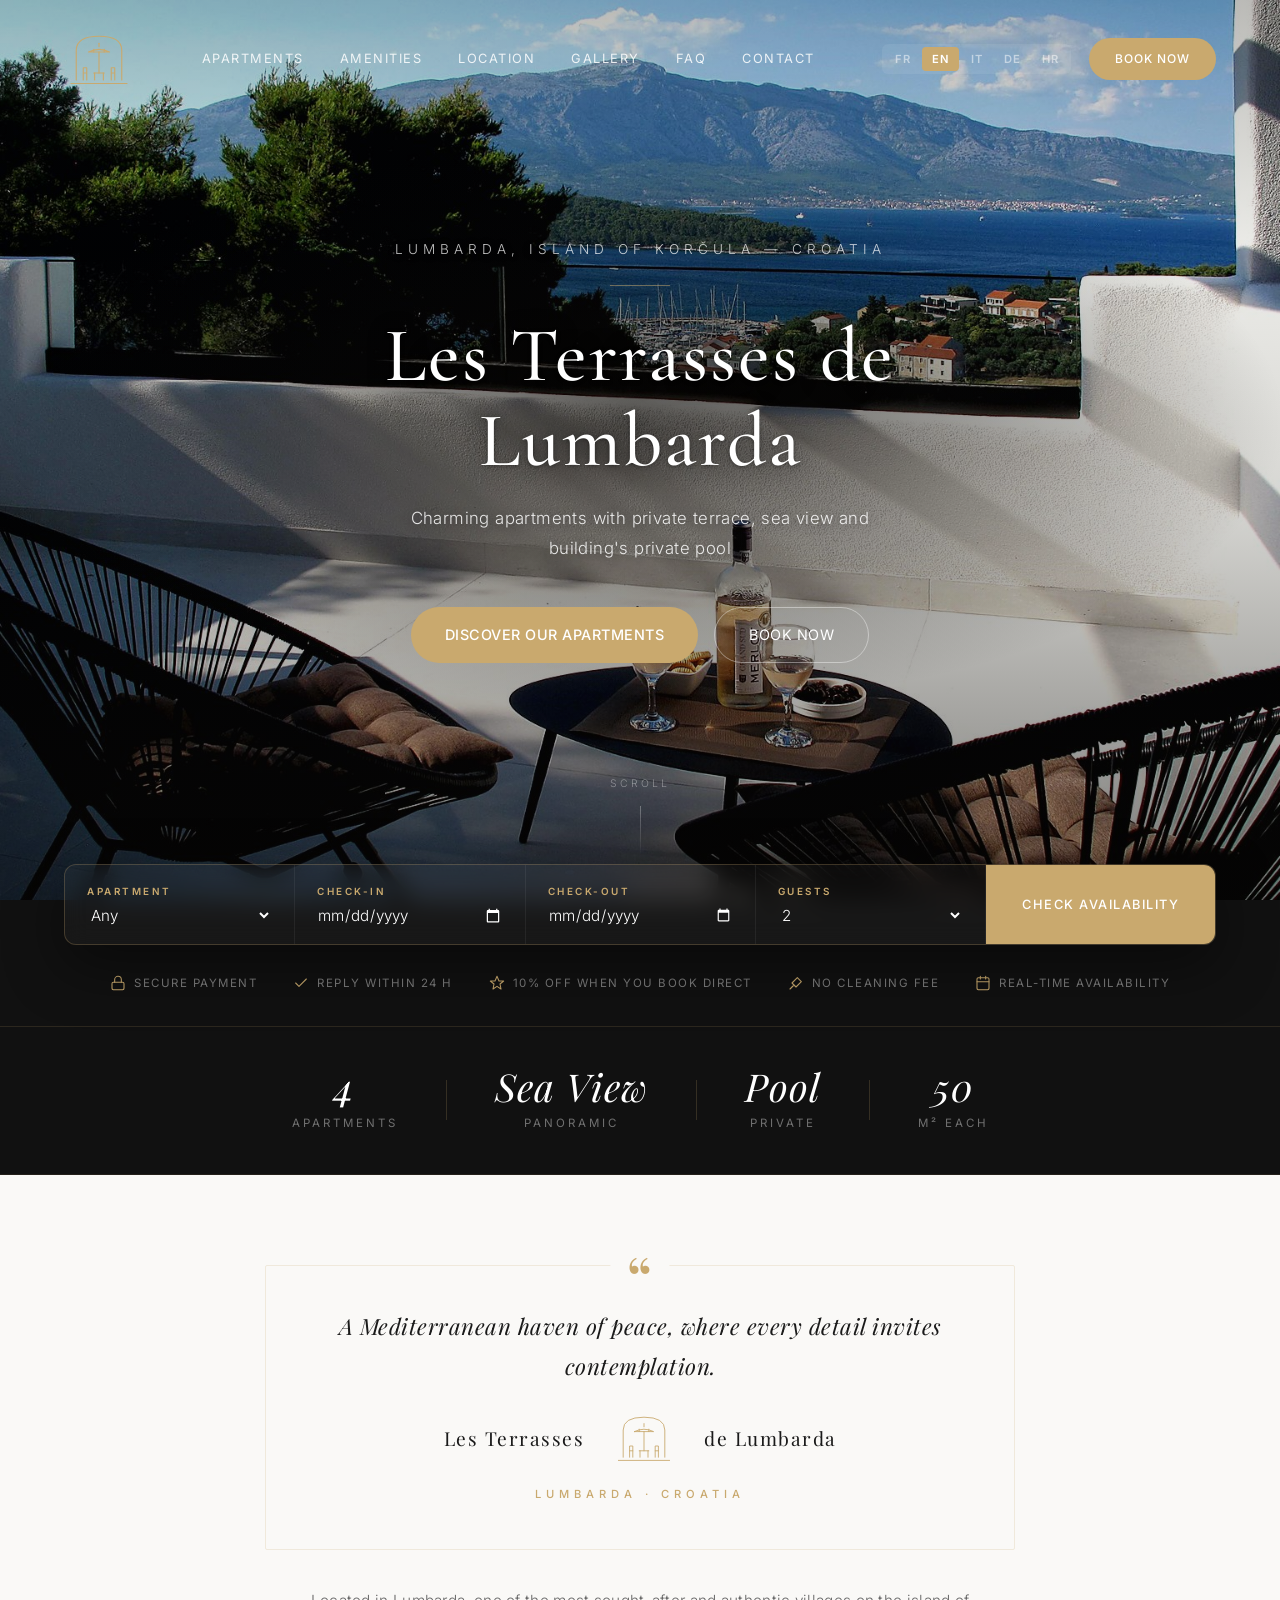
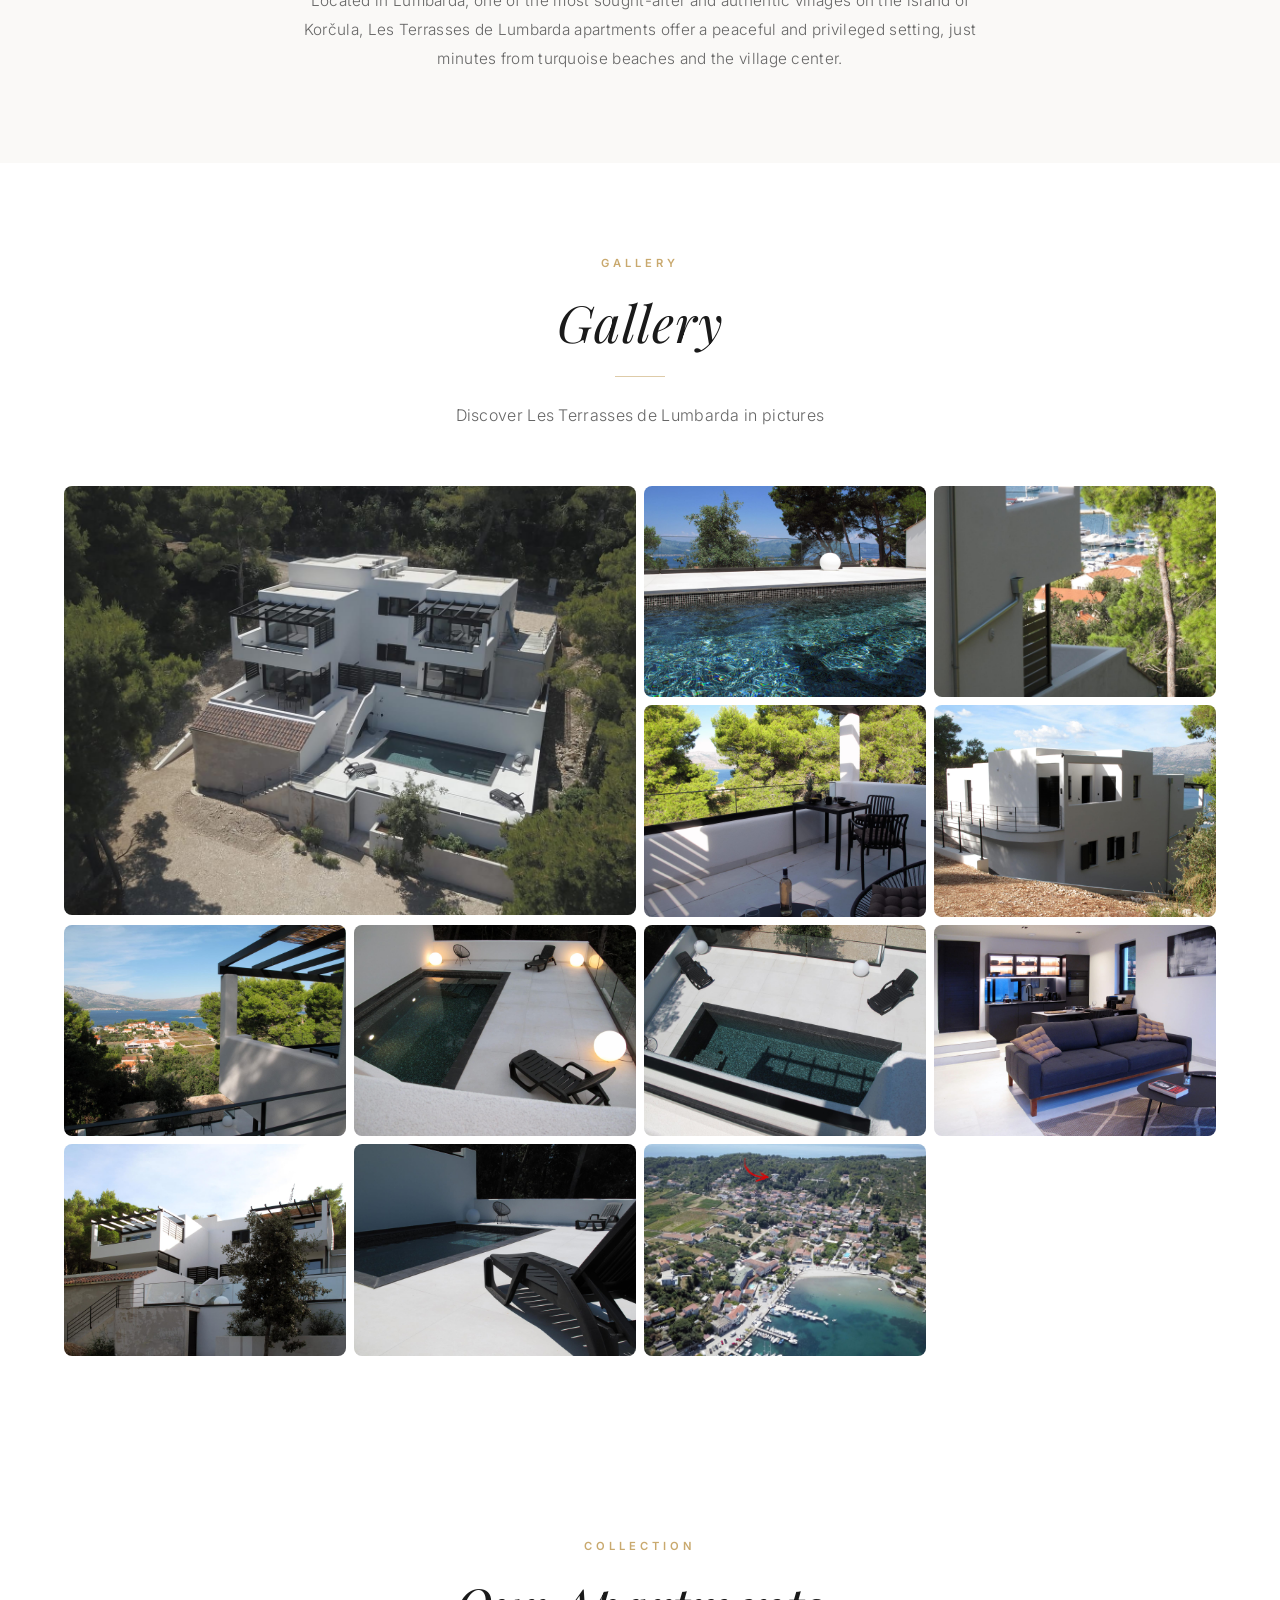
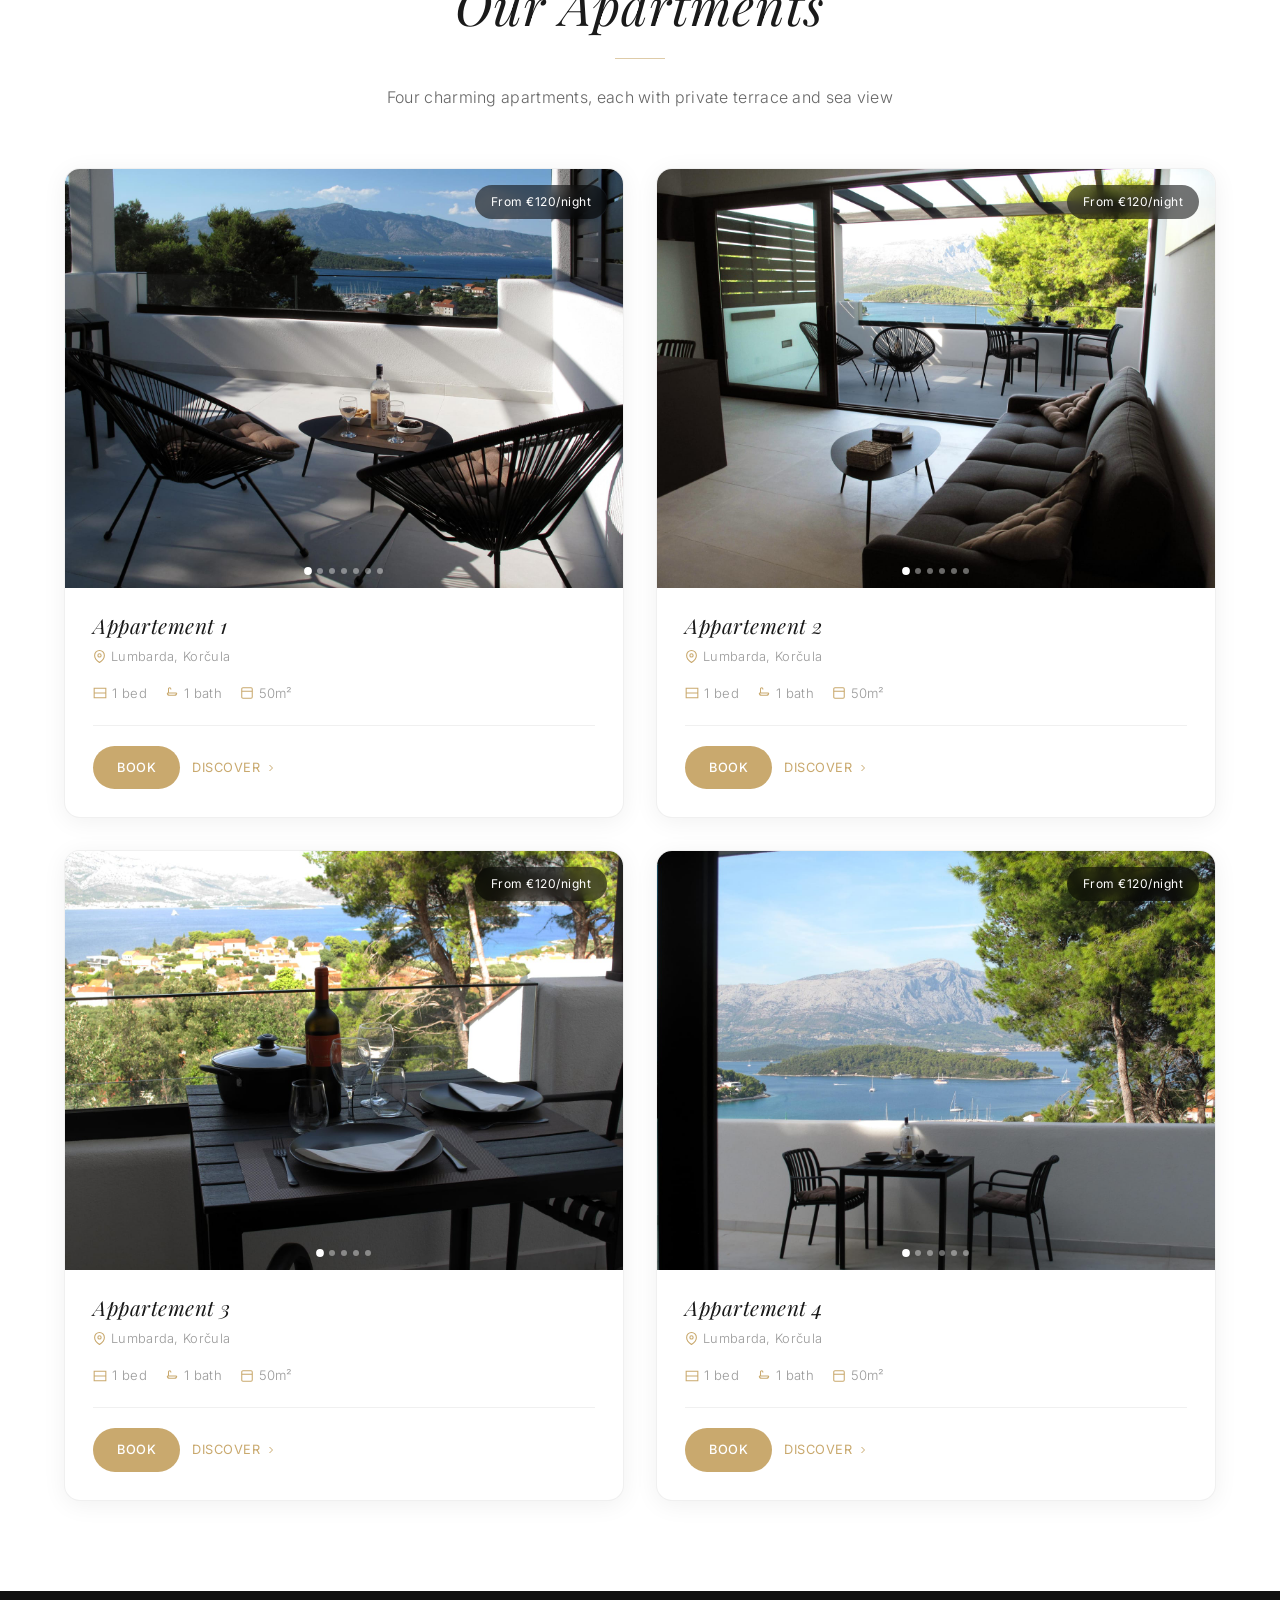
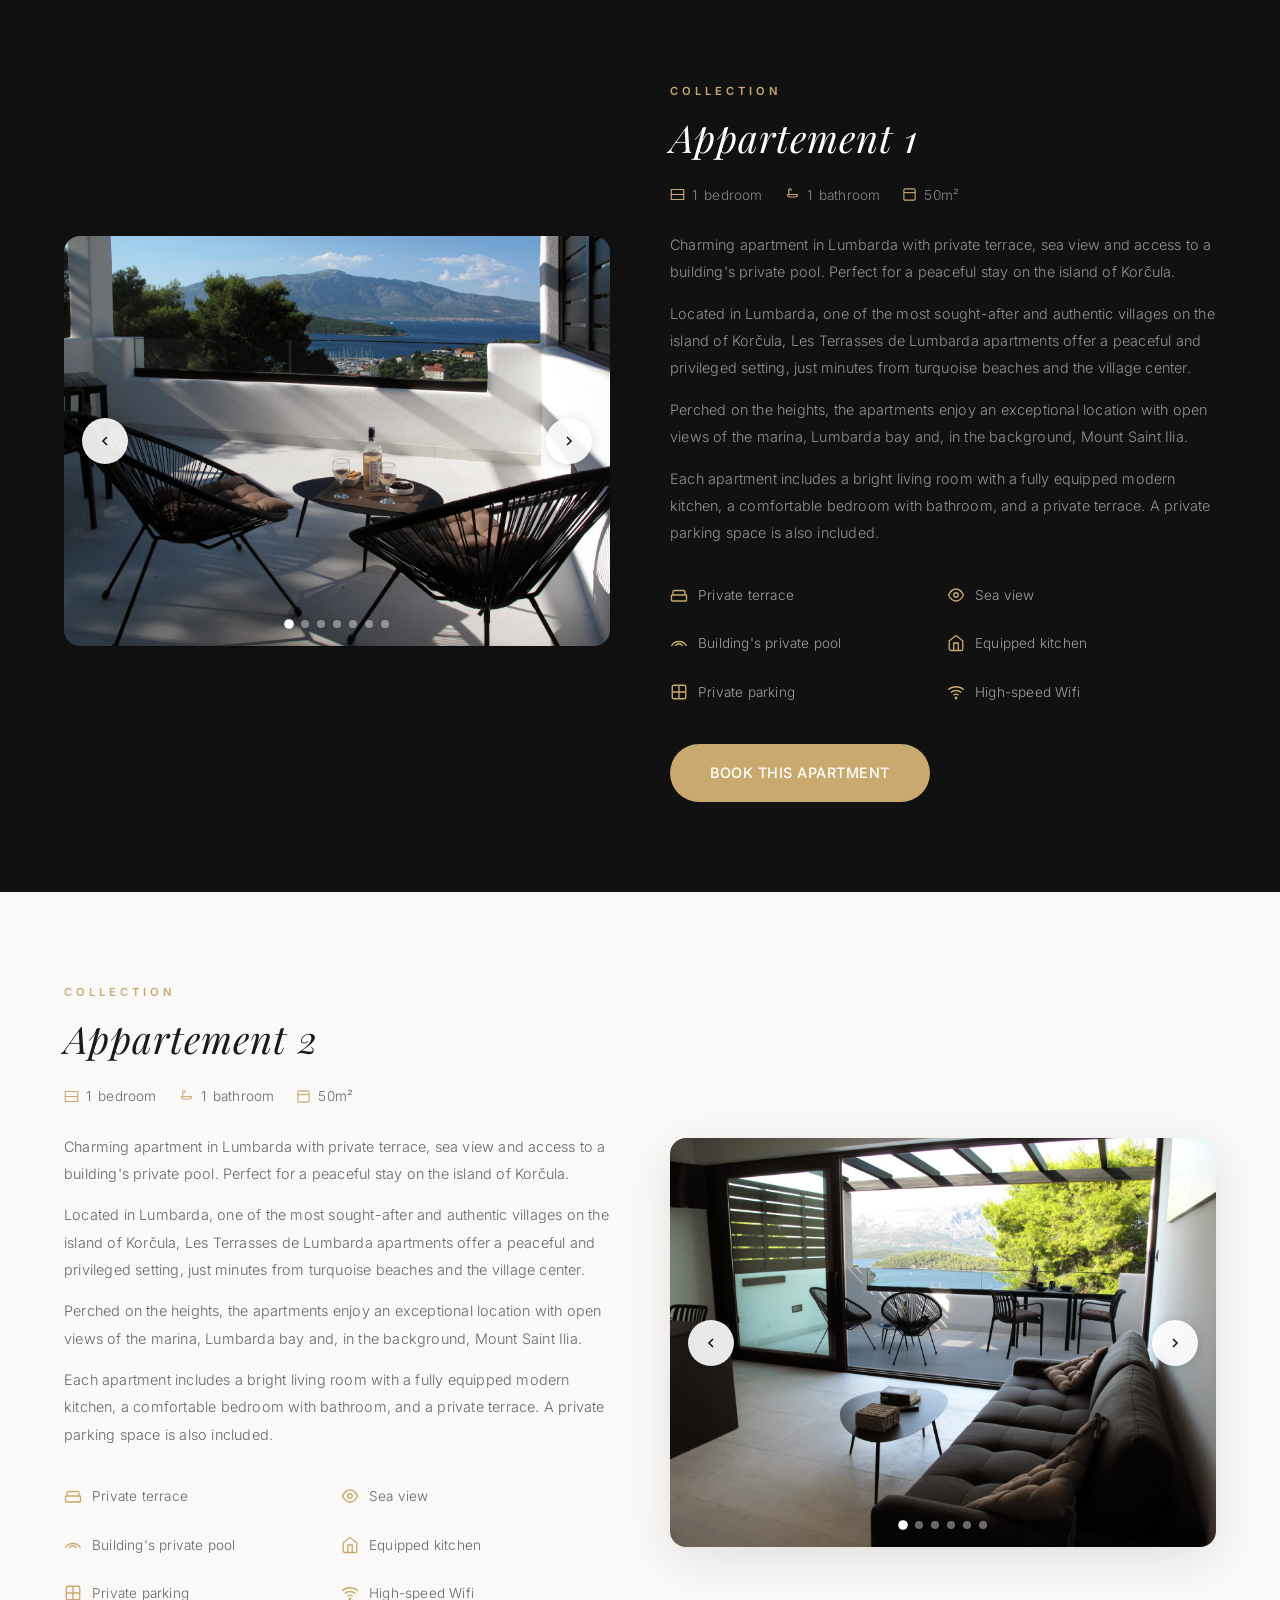
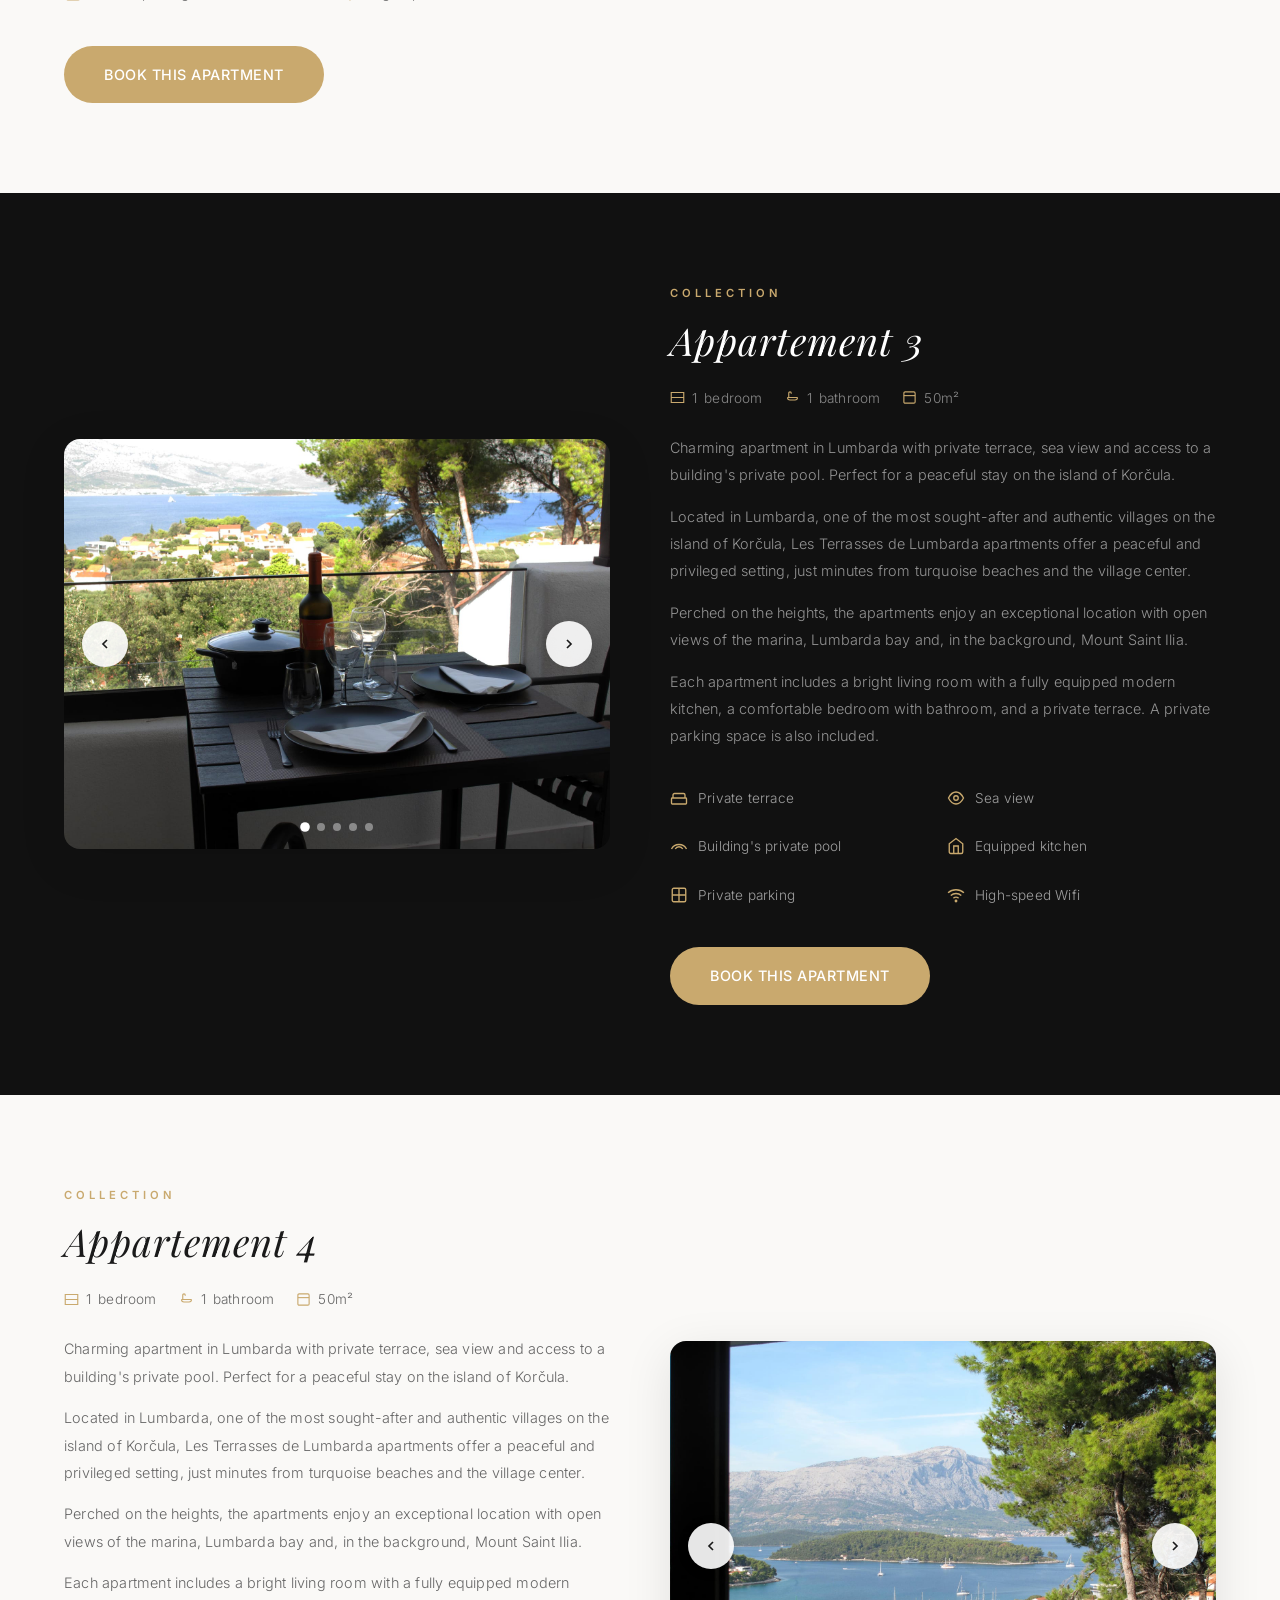
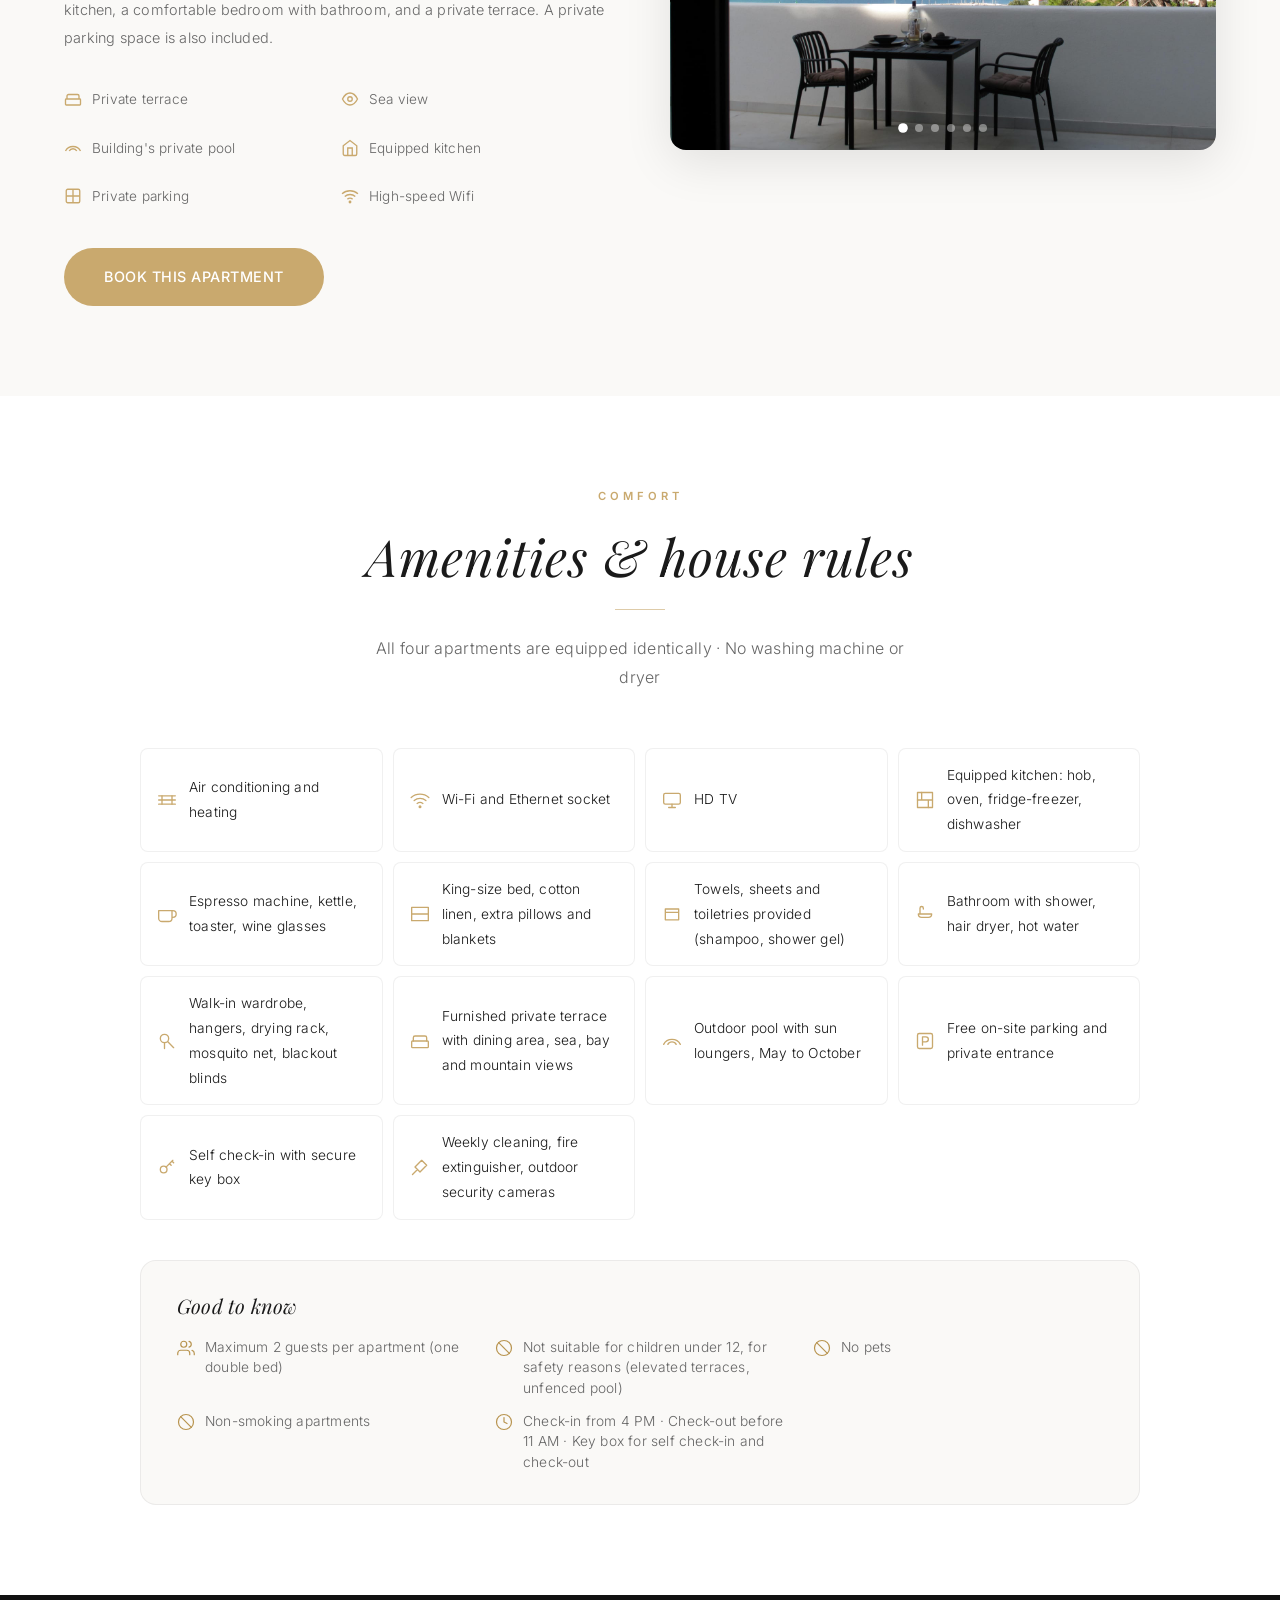
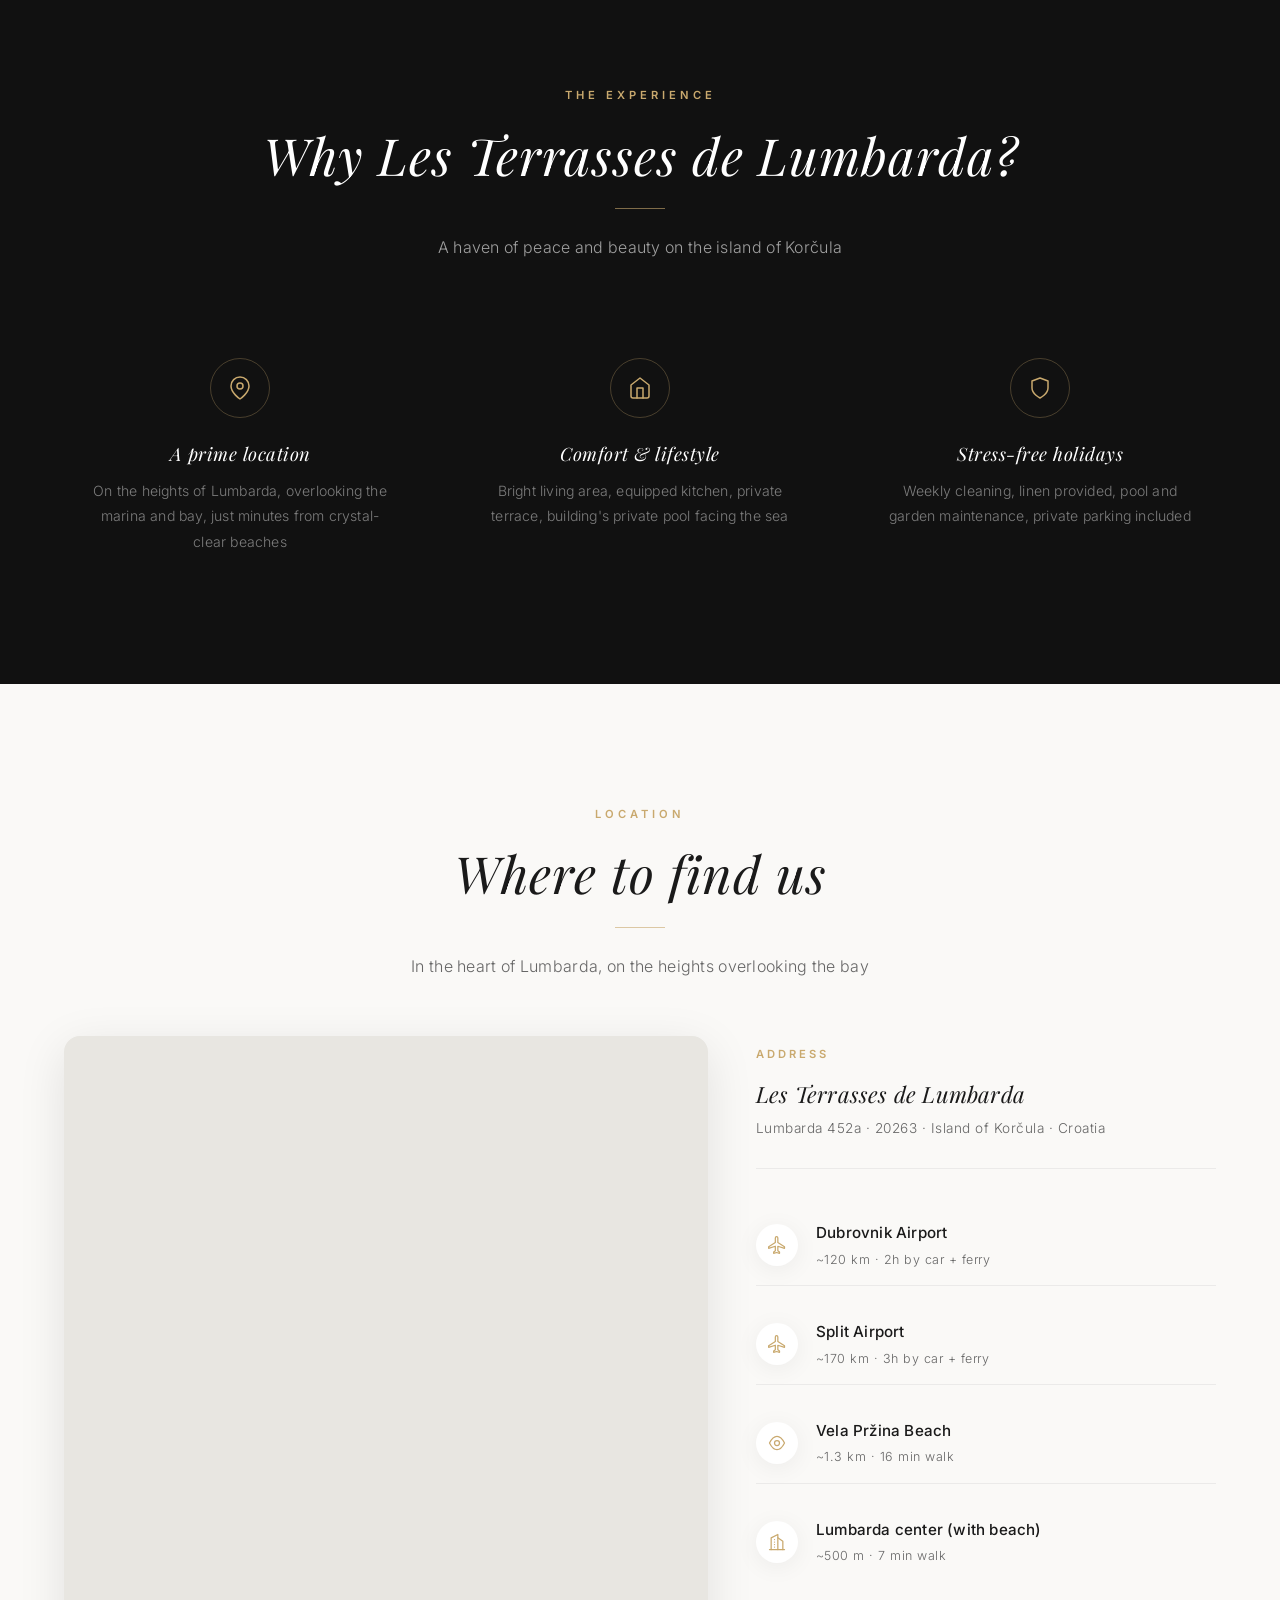
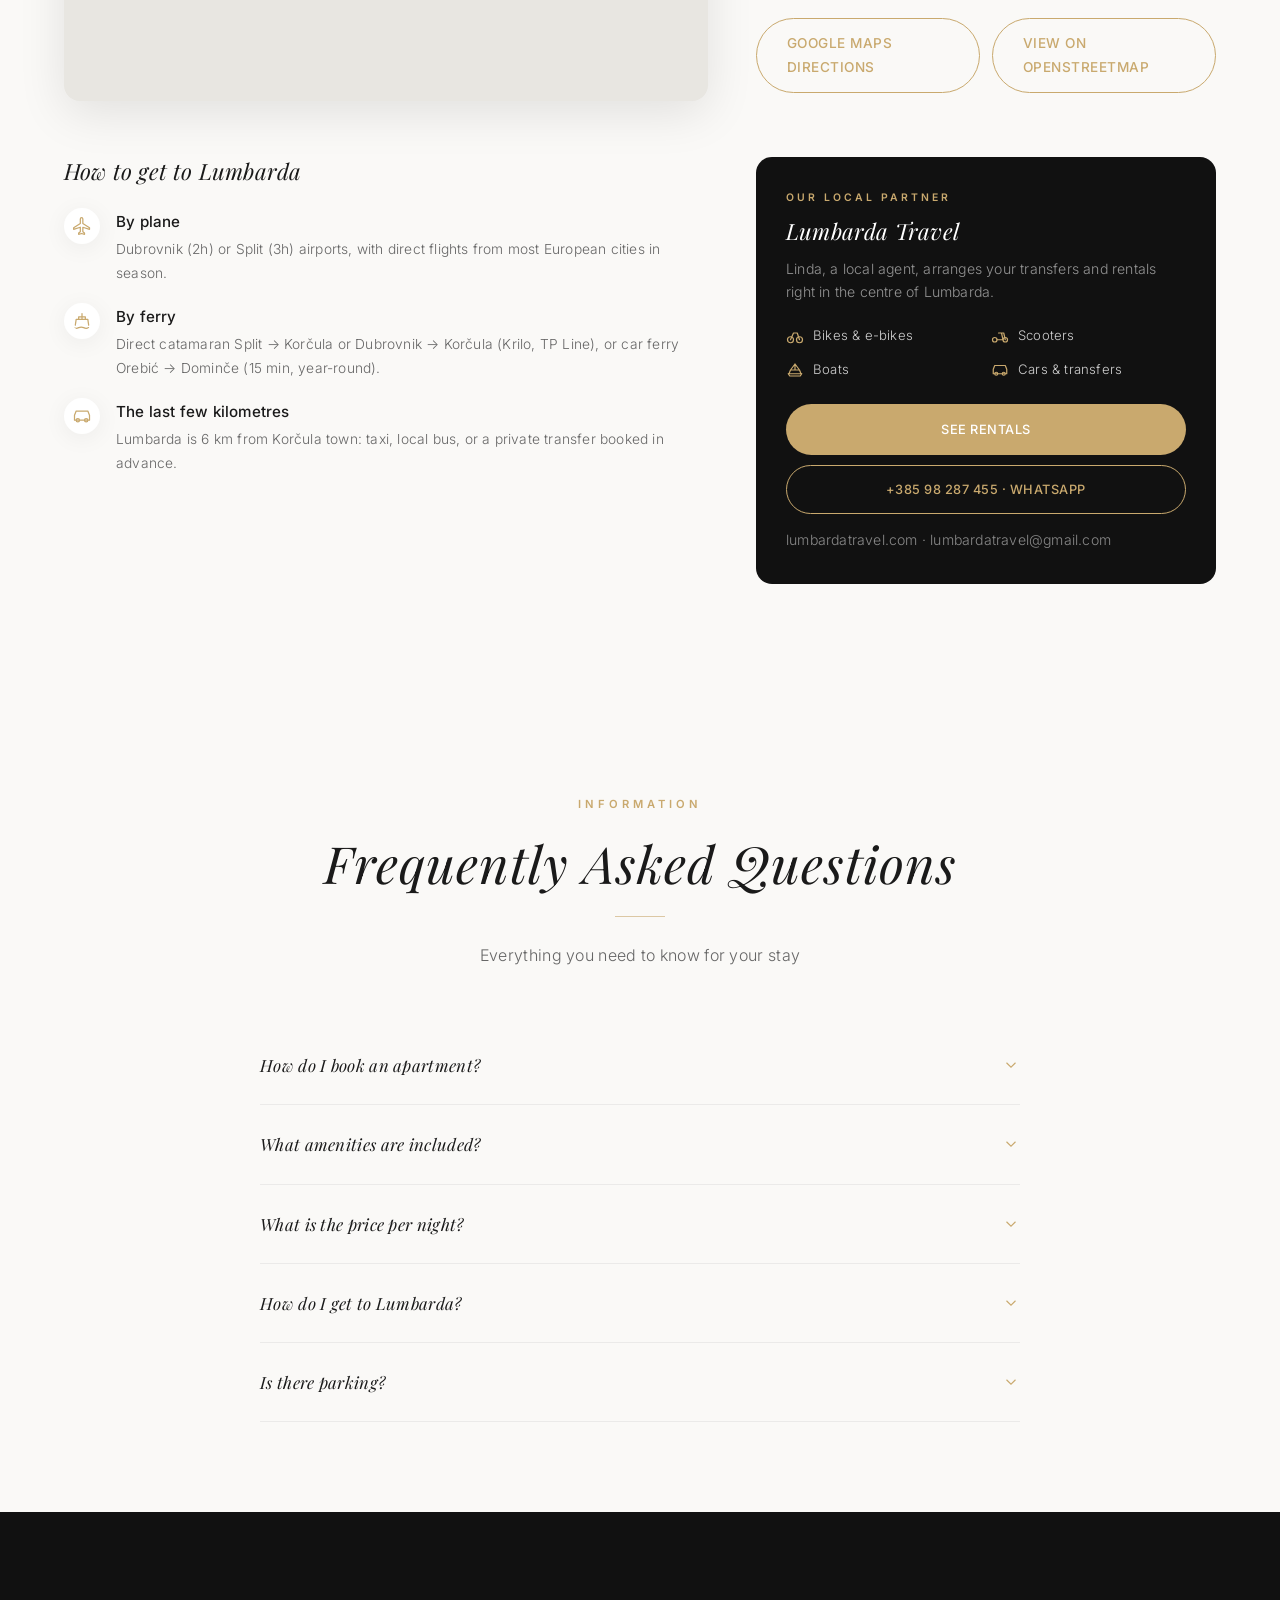
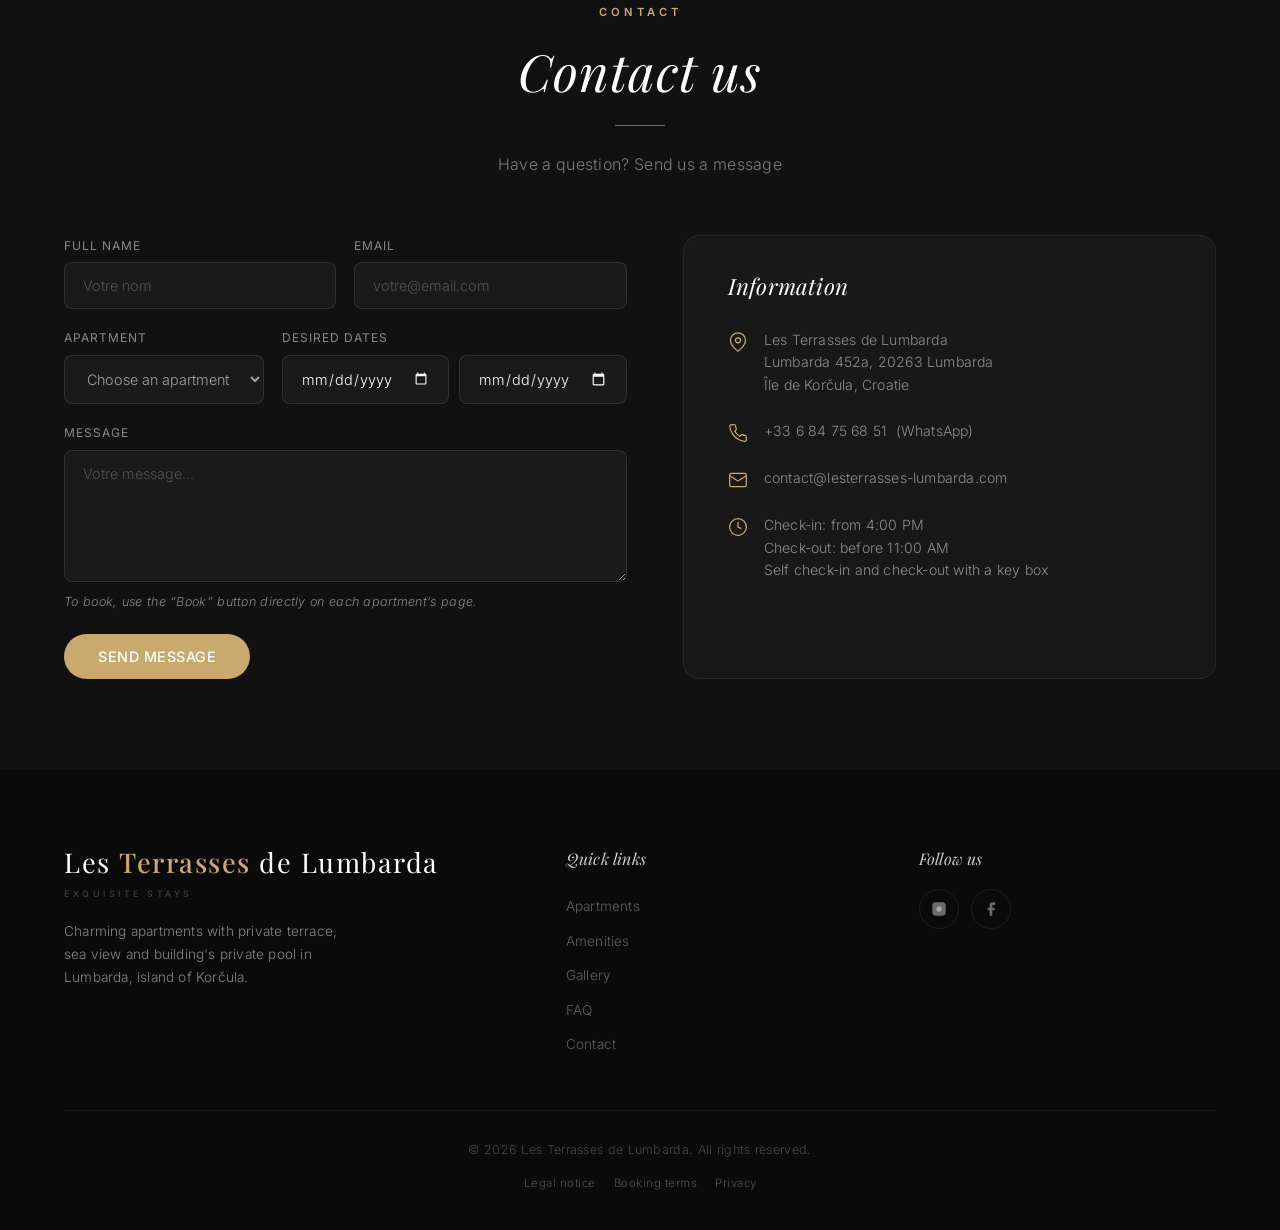
==== commit 4725a17c: "Mode demande de réservation : formulaire dans le calendrier, request.php (email structuré à Thierry " ====
--- a/index.html
+++ b/index.html
@@ -781,6 +781,25 @@
 .tp-note a{color:rgba(255,255,255,.5)}
 .tp-note a:hover{color:var(--gold)}
 @media(max-width:900px){.travel{grid-template-columns:1fr;gap:32px}}
+.bm-request{display:none;position:absolute;inset:0;background:#fff;overflow:auto;padding:28px 30px}
+.bm-request.active{display:block}
+.rq-head{margin-bottom:18px}
+.rq-summary{font-family:var(--font-display);font-style:italic;font-size:1.25rem;color:var(--dark);margin-top:6px}
+.rq-grid{display:grid;grid-template-columns:1fr 1fr;gap:14px}
+.rq-grid label{display:flex;flex-direction:column;gap:6px;font-size:.7rem;letter-spacing:1.5px;text-transform:uppercase;color:var(--gray)}
+.rq-grid input,.rq-grid textarea{padding:12px 14px;border:1px solid rgba(0,0,0,.14);border-radius:var(--radius);font-family:var(--font-body);font-size:.95rem;color:var(--dark);background:#fff;text-transform:none;letter-spacing:0}
+.rq-grid input:focus,.rq-grid textarea:focus{outline:none;border-color:var(--gold);box-shadow:0 0 0 3px rgba(201,169,110,.15)}
+.rq-full{grid-column:1/-1}
+.rq-note{margin:16px 0;padding:12px 16px;background:var(--bg-light);border-left:3px solid var(--gold);font-size:.85rem;color:var(--gray);line-height:1.6}
+.rq-actions{display:flex;gap:12px;flex-wrap:wrap;justify-content:flex-end}
+.rq-status{margin-top:12px}
+.rq-status.err{background:rgba(220,80,80,.08);color:#b33;border:1px solid rgba(220,80,80,.3)}
+.rq-done{display:none;text-align:center;padding:40px 20px}
+.rq-done.active{display:block}
+.rq-done svg{width:56px;height:56px;stroke:var(--gold);fill:none;stroke-width:1.6;stroke-linecap:round;stroke-linejoin:round;margin-bottom:14px}
+.rq-done h3{font-size:1.5rem;margin-bottom:10px;color:var(--dark)}
+.rq-done p{color:var(--gray);max-width:460px;margin:0 auto 22px;font-size:.92rem}
+@media(max-width:600px){.bm-request{padding:20px 16px}.rq-grid{grid-template-columns:1fr}}
 .footer-legal{display:flex;gap:18px;justify-content:center;flex-wrap:wrap;margin-top:12px}
 .footer-legal a{font-size:.72rem;color:rgba(255,255,255,.3);letter-spacing:.5px}
 .footer-legal a:hover{color:var(--gold)}
@@ -945,7 +964,7 @@
   </form>
   <div class="booking-trust">
     <span class="trust-item"><svg viewBox="0 0 24 24"><rect x="3" y="11" width="18" height="11" rx="2"/><path d="M7 11V7a5 5 0 0 1 10 0v4"/></svg><span data-i18n="trust_secure">Paiement sécurisé</span></span>
-    <span class="trust-item"><svg viewBox="0 0 24 24"><polyline points="20 6 9 17 4 12"/></svg><span data-i18n="trust_instant">Confirmation immédiate</span></span>
+    <span class="trust-item"><svg viewBox="0 0 24 24"><polyline points="20 6 9 17 4 12"/></svg><span data-i18n="trust_instant">Réponse sous 24 h</span></span>
     <span class="trust-item"><svg viewBox="0 0 24 24"><path d="M12 2l3 7h7l-5.5 4.5L18 21l-6-4-6 4 1.5-7.5L2 9h7z"/></svg><span data-i18n="trust_best">−10 % en réservant en direct</span></span>
     <span class="trust-item"><svg viewBox="0 0 24 24"><path d="M3 21l6-6M14 4l6 6-8 8-6-6z"/></svg><span data-i18n="trust_clean">Frais de ménage offerts</span></span>
     <span class="trust-item"><svg viewBox="0 0 24 24"><rect x="3" y="4" width="18" height="18" rx="2"/><path d="M16 2v4M8 2v4M3 10h18"/></svg><span data-i18n="trust_sync">Disponibilités en temps réel</span></span>
@@ -1662,10 +1681,38 @@
           <div class="bk-months" id="bkMonths"></div>
         </div>
       </div>
-    </div>
+
+      <div class="bm-request" id="bmRequest">
+        <form id="reqForm" novalidate>
+          <div class="rq-head">
+            <span class="bk-label" data-i18n="rq_label">Demande de réservation</span>
+            <div class="rq-summary" id="rqSummary"></div>
+          </div>
+          <div class="rq-grid">
+            <label><span data-i18n="form_name">Nom complet</span><input type="text" name="name" required maxlength="100" autocomplete="name"></label>
+            <label><span data-i18n="form_email">Email</span><input type="email" name="email" required maxlength="150" autocomplete="email"></label>
+            <label><span data-i18n="rq_phone">Téléphone (WhatsApp)</span><input type="tel" name="phone" maxlength="40" autocomplete="tel"></label>
+            <label class="rq-full"><span data-i18n="rq_msg">Message (facultatif)</span><textarea name="message" rows="3" maxlength="1500"></textarea></label>
+          </div>
+          <div class="hp-field" aria-hidden="true"><label>Website<input type="text" name="website" tabindex="-1" autocomplete="off"></label></div>
+          <input type="hidden" name="apartment" id="rqApt"><input type="hidden" name="checkin" id="rqIn"><input type="hidden" name="checkout" id="rqOut"><input type="hidden" name="guests" id="rqGuests"><input type="hidden" name="lang" id="rqLang"><input type="hidden" name="ts" id="rqTs">
+          <p class="rq-note" data-i18n="rq_note">Aucun paiement maintenant. Nous confirmons la disponibilité et le tarif sous 24 h, puis vous recevez un lien de paiement sécurisé pour l’acompte.</p>
+          <div class="rq-actions">
+            <button type="button" class="btn-outline-dark" id="rqBack" data-i18n="rq_back">Modifier les dates</button>
+            <button type="submit" class="btn-gold" id="rqSend" data-i18n="rq_send">Envoyer la demande</button>
+          </div>
+          <div class="form-status rq-status" id="rqStatus" role="status" aria-live="polite"></div>
+        </form>
+        <div class="rq-done" id="rqDone">
+          <svg viewBox="0 0 24 24"><circle cx="12" cy="12" r="10"/><path d="M8 12l3 3 5-6"/></svg>
+          <h3 data-i18n="rq_done_t">Demande envoyée</h3>
+          <p data-i18n="rq_done_p">Merci ! Un email de confirmation vient de vous être envoyé. Nous revenons vers vous sous 24 h avec la disponibilité, le tarif et le lien de paiement.</p>
+          <button type="button" class="btn-gold" id="rqClose" data-i18n="rq_close">Fermer</button>
+        </div>
+      </div>    </div>
     <div class="bm-foot">
       <span><svg viewBox="0 0 24 24"><rect x="3" y="11" width="18" height="11" rx="2"/><path d="M7 11V7a5 5 0 0 1 10 0v4"/></svg><span data-i18n="trust_secure">Paiement sécurisé</span></span>
-      <span><svg viewBox="0 0 24 24"><polyline points="20 6 9 17 4 12"/></svg><span data-i18n="trust_instant">Confirmation immédiate</span></span>
+      <span><svg viewBox="0 0 24 24"><polyline points="20 6 9 17 4 12"/></svg><span data-i18n="trust_instant">Réponse sous 24 h</span></span>
       <span><svg viewBox="0 0 24 24"><rect x="3" y="4" width="18" height="18" rx="2"/><path d="M16 2v4M8 2v4M3 10h18"/></svg><span data-i18n="trust_sync">Disponibilités en temps réel</span></span>
     </div>
   </div>
@@ -1677,11 +1724,11 @@
    TRANSLATIONS (FR / EN / HR / DE)
    ========================================================= */
 var T={
-fr:{nav_equipment:"Équipements",eq_label:"Confort",eq_title:"Équipements & règles de la maison",eq_subtitle:"Les quatre appartements sont équipés à l’identique · Lave-linge et sèche-linge non disponibles",eq_ac:"Climatisation et chauffage",eq_wifi:"Wifi et prise Ethernet",eq_tv:"TV HD",eq_kitchen:"Cuisine équipée : plaques, four, réfrigérateur-congélateur, lave-vaisselle",eq_coffee:"Machine à expresso, bouilloire, grille-pain, verres à vin",eq_bed:"Lit king size, linge en coton, oreillers et couvertures supplémentaires",eq_linen:"Serviettes, draps et produits d’accueil fournis (shampoing, gel douche)",eq_bath:"Salle de bain avec douche, sèche-cheveux, eau chaude",eq_dryer:"Dressing, cintres, étendoir, moustiquaire, stores occultants",eq_terrace:"Terrasse privée meublée avec coin repas, vue mer, baie et montagne",eq_pool:"Piscine extérieure avec chaises longues, de mai à octobre",eq_parking:"Parking gratuit sur place et entrée privée",eq_key:"Arrivée autonome avec boîte à clés sécurisée",eq_clean:"Ménage hebdomadaire, extincteur, caméras extérieures",rules_title:"Bon à savoir",rule_guests:"2 personnes maximum par appartement (un lit double)",rule_kids:"Ne convient pas aux enfants de moins de 12 ans, pour des raisons de sécurité (terrasses en hauteur, piscine non clôturée)",rule_pets:"Animaux non admis",rule_smoke:"Appartements non-fumeurs",rule_hours:"Arrivée à partir de 16h00 · Départ avant 11h00 · Boîte à clés pour arriver et partir en toute autonomie",trv_title:"Comment venir à Lumbarda",trv_s1_t:"En avion",trv_s1:"Aéroports de Dubrovnik (2h) ou Split (3h). Vols directs depuis Paris, Lyon, Bruxelles ou Genève en saison.",trv_s2_t:"En ferry",trv_s2:"Catamaran direct Split → Korčula ou Dubrovnik → Korčula (Krilo, TP Line), ou ferry voiture Orebić → Dominče (15 min, toute l’année).",trv_s3_t:"Les derniers kilomètres",trv_s3:"Lumbarda est à 6 km de la ville de Korčula : taxi, bus local, ou transfert privé réservé à l’avance.",trv_partner_label:"Notre partenaire sur place",trv_partner_desc:"Linda, agente locale, organise vos transferts et vos locations directement au centre de Lumbarda.",trv_bike:"Vélos & e-bikes",trv_scooter:"Scooters",trv_boat:"Bateaux",trv_car:"Voitures & transferts",trv_btn:"Voir les locations",bb_apt:"Appartement",bb_apt_any:"Indifférent",bb_checkin:"Arrivée",bb_checkout:"Départ",bb_guests:"Voyageurs",bb_submit:"Voir les disponibilités",trust_secure:"Paiement sécurisé",trust_instant:"Confirmation immédiate",trust_best:"−10 % en réservant en direct",trust_clean:"Frais de ménage offerts",trust_sync:"Disponibilités en temps réel",bk_max:"2 personnes maximum par appartement",bk_continue:"Continuer vers le paiement",bk_free:"Disponible",bk_taken:"Réservé",bk_pick_in:"Choisissez votre date d’arrivée dans le calendrier.",bk_pick_out:"choisissez la date de départ",bk_night:"nuit",bk_nights:"nuits",bk_guest_n:"voyageur",bk_guests_n:"voyageurs",bk_min_season:"En haute saison, le séjour minimum est de {n} nuits.",bk_min:"Séjour minimum : {n} nuits.",bk_unknown:"Disponibilité confirmée en temps réel à l’étape suivante.",bk_soon:"Le paiement en ligne ouvre très bientôt. Revenez dans quelques jours pour finaliser votre réservation.",bm_sub:"Réservation directe",bm_loading:"Chargement…",bm_fb_title:"Réservation en ligne bientôt disponible",bm_fb_text:"Le module de réservation est en cours d’activation. Envoyez-nous vos dates : nous vous confirmons la disponibilité et le tarif sous 24h.",bm_fb_btn:"Demander une réservation",form_ok:"Merci ! Votre message a bien été envoyé. Nous vous répondons sous 24h.",form_err:"Envoi impossible pour le moment. Écrivez-nous directement à lesterrasses.lumbarda@gmail.com.",form_err_email:"Adresse email invalide.",form_err_message:"Votre message est trop court.",form_err_rate:"Trop de messages envoyés. Réessayez dans une heure.",form_err_fast:"Merci de patienter quelques secondes avant d’envoyer.",footer_legal:"Mentions légales",footer_terms:"Conditions de réservation",footer_privacy:"Confidentialité",nav_about:"Pourquoi nous",nav_apartments:"Appartements",nav_gallery:"Galerie",nav_faq:"FAQ",nav_contact:"Contact",nav_cta:"R\u00e9server",nav_tagline:"Exquisite Stays",hero_title:"Les Terrasses de Lumbarda",hero_location:"Lumbarda, \u00cele de Kor\u010dula \u2014 Croatie",hero_desc:"Appartements de charme avec terrasse privative, vue mer et piscine privée",hero_cta1:"D\u00e9couvrir nos appartements",hero_cta2:"R\u00e9server maintenant",intro_quote:"Un havre de paix m\u00e9diterran\u00e9en, o\u00f9 chaque d\u00e9tail invite \u00e0 la contemplation.",intro_text:"Situ\u00e9s \u00e0 Lumbarda, l\u2019un des villages les plus pris\u00e9s et authentiques de l\u2019\u00eele de Kor\u010dula, les appartements Les Terrasses de Lumbarda offrent un cadre de s\u00e9jour paisible et privil\u00e9gi\u00e9, \u00e0 seulement quelques minutes des plages aux eaux turquoise et du centre du village.",stat_apartments:"Appartements",stat_vue_val:"Vue Mer",stat_vue:"Panoramique",stat_piscine_val:"Piscine",stat_piscine:"Privée",stat_each:"chacun",about_label:"L\u2019exp\u00e9rience",about_title:"Pourquoi Les Terrasses de Lumbarda ?",about_subtitle:"Un \u00e9crin de calme et de beaut\u00e9 sur l\u2019\u00eele de Kor\u010dula",about_f1_title:"Un emplacement privil\u00e9gi\u00e9",about_f1_desc:"Sur les hauteurs de Lumbarda, vue sur la marina et la baie, \u00e0 quelques minutes des plages cristallines",about_f2_title:"Confort & art de vivre",about_f2_desc:"S\u00e9jour lumineux, cuisine \u00e9quip\u00e9e, terrasse privative, piscine privée face \u00e0 la mer",about_f3_title:"Des vacances en toute s\u00e9r\u00e9nit\u00e9",about_f3_desc:"M\u00e9nage hebdomadaire, linge fourni, entretien piscine et jardin, parking priv\u00e9 inclus",apt_label:"Collection",apt_title:"Nos Appartements",apt_subtitle:"Quatre appartements de charme, chacun avec terrasse privative et vue mer",price_badge:"\u00c0 partir de 120\u20ac/nuit",spec_ch:"ch",spec_sdb:"sdb",spec_chambre:"chambre",spec_sdb_full:"salle de bain",btn_reserve:"R\u00e9server",btn_discover:"D\u00e9couvrir",btn_book_apt:"R\u00e9server cet appartement",apt_desc_full:"<p>Appartement de charme \u00e0 Lumbarda avec terrasse privative, vue mer et acc\u00e8s \u00e0 une piscine privée. Id\u00e9al pour un s\u00e9jour au calme sur l\u2019\u00eele de Kor\u010dula.</p><p>Situ\u00e9s \u00e0 Lumbarda, l\u2019un des villages les plus pris\u00e9s et authentiques de l\u2019\u00eele de Kor\u010dula, les appartements Les Terrasses de Lumbarda offrent un cadre de s\u00e9jour paisible et privil\u00e9gi\u00e9, \u00e0 seulement quelques minutes des plages aux eaux turquoise et du centre du village.</p><p>Nich\u00e9s sur les hauteurs, les appartements b\u00e9n\u00e9ficient d\u2019une situation exceptionnelle avec une vue d\u00e9gag\u00e9e sur la marina, la baie de Lumbarda et, en arri\u00e8re-plan, la montagne Saint Ilia.</p><p>Chaque appartement comprend un s\u00e9jour lumineux avec cuisine moderne enti\u00e8rement \u00e9quip\u00e9e, une chambre confortable avec salle de bain, ainsi qu\u2019une terrasse privative. Une place de parking privative est \u00e9galement incluse.</p>",amenity_terrasse:"Terrasse privative",amenity_vue:"Vue mer",amenity_piscine:"Piscine privée de l'immeuble",amenity_cuisine:"Cuisine \u00e9quip\u00e9e",amenity_parking:"Parking priv\u00e9",amenity_wifi:"Wifi haut d\u00e9bit",gallery_label:"Galerie",gallery_title:"Galerie",gallery_subtitle:"D\u00e9couvrez Les Terrasses de Lumbarda en images",faq_label:"Informations",faq_title:"Questions fr\u00e9quentes",faq_subtitle:"Tout ce que vous devez savoir pour votre s\u00e9jour",faq_q1:"Comment r\u00e9server un appartement ?",faq_a1:"La r\u00e9servation se fait directement sur le site : choisissez votre appartement, s\u00e9lectionnez vos dates, et finalisez votre paiement en ligne. Confirmation imm\u00e9diate par email. Nous vous recommandons de r\u00e9server \u00e0 l\u2019avance, surtout pour la haute saison (juin \u00e0 septembre).",faq_q2:"Quels sont les \u00e9quipements inclus ?",faq_a2:"Chaque appartement comprend : terrasse privative avec vue mer, cuisine entièrement équipée, salle de bain moderne, wifi, climatisation, TV, linge de maison et serviettes. Vous avez également accès à la piscine et à une place de parking privée. La liste complète est dans la section Équipements.",faq_q3:"Quel est le prix par nuit ?",faq_a3:"Les tarifs varient selon la saison. En basse saison \u00e0 partir de 90\u20ac/nuit, en moyenne saison \u00e0 partir de 120\u20ac/nuit, et en haute saison \u00e0 partir de 150\u20ac/nuit. Le prix exact pour vos dates s\u2019affiche automatiquement lors de la r\u00e9servation en ligne. En réservant directement sur ce site, vous bénéficiez de 10 % de réduction par rapport aux plateformes et les frais de ménage sont offerts.",faq_q4:"Comment se rendre \u00e0 Lumbarda ?",faq_a4:"Lumbarda se trouve sur l’île de Korčula. Catamaran direct depuis Split ou Dubrovnik, ou ferry voiture Orebić → Dominče. Aéroports : Dubrovnik (2h) ou Split (3h). Notre partenaire Lumbarda Travel organise transferts et locations de voiture, scooter, vélo ou bateau sur place.",faq_q5:"Y a-t-il un parking ?",faq_a5:"Oui, chaque appartement dispose d\u2019une place de parking priv\u00e9e gratuite. Si vous avez besoin d\u2019une voiture, nous pouvons \u00e9galement vous aider \u00e0 organiser une location de v\u00e9hicule sur place.",contact_label:"Contact",contact_title:"Contactez-nous",contact_subtitle:"Une question ? Envoyez-nous un message",form_name:"Nom complet",form_email:"Email",form_dates:"Dates souhait\u00e9es",form_apt:"Appartement",form_apt_placeholder:"Choisir un appartement",form_message:"Message",form_hint:"Pour réserver, utilisez directement le bouton « Réserver » sur la page de chaque appartement.",form_submit:"Envoyer le message",contact_info_title:"Informations",contact_checkin:"Check-in : à partir de 16h00<br>Check-out : avant 11h00<br>Arrivée et départ autonomes grâce à une boîte à clés",footer_desc:"Appartements de charme avec terrasse privative, vue mer et piscine privée \u00e0 Lumbarda, \u00eele de Kor\u010dula.",footer_links_title:"Liens rapides",footer_follow:"Suivez-nous",footer_rights:"Tous droits r\u00e9serv\u00e9s.",nav_location:"Localisation",loc_label:"Localisation",loc_title:"O\u00f9 nous trouver",loc_subtitle:"Au c\u0153ur de Lumbarda, sur les hauteurs face \u00e0 la baie",loc_address_label:"Adresse",loc_address_sub:"Lumbarda 452a · 20263 \u00b7 \u00cele de Kor\u010dula \u00b7 Croatie",dist_dubrovnik:"A\u00e9roport de Dubrovnik",dist_dubrovnik_val:"~120 km \u00b7 2h en voiture + ferry",dist_split:"A\u00e9roport de Split",dist_split_val:"~170 km \u00b7 3h en voiture + ferry",dist_port:"Baie de Lumbarda",dist_port_val:"~950 m \u00b7 12 min \u00e0 pied",dist_beach:"Plage Vela Pr\u017eina",dist_beach_val:"~1,3 km \u00b7 16 min \u00e0 pied",dist_center:"Centre de Lumbarda (avec plage)",dist_center_val:"~500 m \u00b7 7 min \u00e0 pied",loc_btn_directions:"Itin\u00e9raire Google Maps",loc_btn_osm:"Voir sur OpenStreetMap",brand_location:"Lumbarda · Croatie"},
-en:{nav_equipment:"Amenities",eq_label:"Comfort",eq_title:"Amenities & house rules",eq_subtitle:"All four apartments are equipped identically · No washing machine or dryer",eq_ac:"Air conditioning and heating",eq_wifi:"Wi-Fi and Ethernet socket",eq_tv:"HD TV",eq_kitchen:"Equipped kitchen: hob, oven, fridge-freezer, dishwasher",eq_coffee:"Espresso machine, kettle, toaster, wine glasses",eq_bed:"King-size bed, cotton linen, extra pillows and blankets",eq_linen:"Towels, sheets and toiletries provided (shampoo, shower gel)",eq_bath:"Bathroom with shower, hair dryer, hot water",eq_dryer:"Walk-in wardrobe, hangers, drying rack, mosquito net, blackout blinds",eq_terrace:"Furnished private terrace with dining area, sea, bay and mountain views",eq_pool:"Outdoor pool with sun loungers, May to October",eq_parking:"Free on-site parking and private entrance",eq_key:"Self check-in with secure key box",eq_clean:"Weekly cleaning, fire extinguisher, outdoor security cameras",rules_title:"Good to know",rule_guests:"Maximum 2 guests per apartment (one double bed)",rule_kids:"Not suitable for children under 12, for safety reasons (elevated terraces, unfenced pool)",rule_pets:"No pets",rule_smoke:"Non-smoking apartments",rule_hours:"Check-in from 4 PM · Check-out before 11 AM · Key box for self check-in and check-out",trv_title:"How to get to Lumbarda",trv_s1_t:"By plane",trv_s1:"Dubrovnik (2h) or Split (3h) airports, with direct flights from most European cities in season.",trv_s2_t:"By ferry",trv_s2:"Direct catamaran Split → Korčula or Dubrovnik → Korčula (Krilo, TP Line), or car ferry Orebić → Dominče (15 min, year-round).",trv_s3_t:"The last few kilometres",trv_s3:"Lumbarda is 6 km from Korčula town: taxi, local bus, or a private transfer booked in advance.",trv_partner_label:"Our local partner",trv_partner_desc:"Linda, a local agent, arranges your transfers and rentals right in the centre of Lumbarda.",trv_bike:"Bikes & e-bikes",trv_scooter:"Scooters",trv_boat:"Boats",trv_car:"Cars & transfers",trv_btn:"See rentals",bb_apt:"Apartment",bb_apt_any:"Any",bb_checkin:"Check-in",bb_checkout:"Check-out",bb_guests:"Guests",bb_submit:"Check availability",trust_secure:"Secure payment",trust_instant:"Instant confirmation",trust_best:"10% off when you book direct",trust_clean:"No cleaning fee",trust_sync:"Real-time availability",bk_max:"Maximum 2 guests per apartment",bk_continue:"Continue to payment",bk_free:"Available",bk_taken:"Booked",bk_pick_in:"Pick your check-in date in the calendar.",bk_pick_out:"pick your check-out date",bk_night:"night",bk_nights:"nights",bk_guest_n:"guest",bk_guests_n:"guests",bk_min_season:"In high season, the minimum stay is {n} nights.",bk_min:"Minimum stay: {n} nights.",bk_unknown:"Availability is confirmed in real time at the next step.",bk_soon:"Online payment opens very soon. Please come back in a few days to complete your booking.",bm_sub:"Direct booking",bm_loading:"Loading…",bm_fb_title:"Online booking coming soon",bm_fb_text:"The booking module is being activated. Send us your dates and we will confirm availability and price within 24h.",bm_fb_btn:"Request a booking",form_ok:"Thank you! Your message has been sent. We reply within 24h.",form_err:"Sending failed. Please email us directly at lesterrasses.lumbarda@gmail.com.",form_err_email:"Invalid email address.",form_err_message:"Your message is too short.",form_err_rate:"Too many messages sent. Try again in an hour.",form_err_fast:"Please wait a few seconds before sending.",footer_legal:"Legal notice",footer_terms:"Booking terms",footer_privacy:"Privacy",nav_about:"Why us",nav_apartments:"Apartments",nav_gallery:"Gallery",nav_faq:"FAQ",nav_contact:"Contact",nav_cta:"Book now",nav_tagline:"Exquisite Stays",hero_title:"Les Terrasses de Lumbarda",hero_location:"Lumbarda, Island of Kor\u010dula \u2014 Croatia",hero_desc:"Charming apartments with private terrace, sea view and building's private pool",hero_cta1:"Discover our apartments",hero_cta2:"Book now",intro_quote:"A Mediterranean haven of peace, where every detail invites contemplation.",intro_text:"Located in Lumbarda, one of the most sought-after and authentic villages on the island of Kor\u010dula, Les Terrasses de Lumbarda apartments offer a peaceful and privileged setting, just minutes from turquoise beaches and the village center.",stat_apartments:"Apartments",stat_vue_val:"Sea View",stat_vue:"Panoramic",stat_piscine_val:"Pool",stat_piscine:"Private",stat_each:"each",about_label:"The experience",about_title:"Why Les Terrasses de Lumbarda?",about_subtitle:"A haven of peace and beauty on the island of Kor\u010dula",about_f1_title:"A prime location",about_f1_desc:"On the heights of Lumbarda, overlooking the marina and bay, just minutes from crystal-clear beaches",about_f2_title:"Comfort & lifestyle",about_f2_desc:"Bright living area, equipped kitchen, private terrace, building's private pool facing the sea",about_f3_title:"Stress-free holidays",about_f3_desc:"Weekly cleaning, linen provided, pool and garden maintenance, private parking included",apt_label:"Collection",apt_title:"Our Apartments",apt_subtitle:"Four charming apartments, each with private terrace and sea view",price_badge:"From \u20ac120/night",spec_ch:"bed",spec_sdb:"bath",spec_chambre:"bedroom",spec_sdb_full:"bathroom",btn_reserve:"Book",btn_discover:"Discover",btn_book_apt:"Book this apartment",apt_desc_full:"<p>Charming apartment in Lumbarda with private terrace, sea view and access to a building's private pool. Perfect for a peaceful stay on the island of Kor\u010dula.</p><p>Located in Lumbarda, one of the most sought-after and authentic villages on the island of Kor\u010dula, Les Terrasses de Lumbarda apartments offer a peaceful and privileged setting, just minutes from turquoise beaches and the village center.</p><p>Perched on the heights, the apartments enjoy an exceptional location with open views of the marina, Lumbarda bay and, in the background, Mount Saint Ilia.</p><p>Each apartment includes a bright living room with a fully equipped modern kitchen, a comfortable bedroom with bathroom, and a private terrace. A private parking space is also included.</p>",amenity_terrasse:"Private terrace",amenity_vue:"Sea view",amenity_piscine:"Building's private pool",amenity_cuisine:"Equipped kitchen",amenity_parking:"Private parking",amenity_wifi:"High-speed Wifi",gallery_label:"Gallery",gallery_title:"Gallery",gallery_subtitle:"Discover Les Terrasses de Lumbarda in pictures",faq_label:"Information",faq_title:"Frequently Asked Questions",faq_subtitle:"Everything you need to know for your stay",faq_q1:"How do I book an apartment?",faq_a1:"Booking is done directly on the website: choose your apartment, select your dates, and complete your payment online. Instant confirmation by email. We recommend booking in advance, especially for high season (June to September).",faq_q2:"What amenities are included?",faq_a2:"Each apartment includes: private terrace with sea view, fully equipped kitchen, modern bathroom, Wi-Fi, air conditioning, TV, linen and towels. You also have access to the pool and a private parking space. The full list is in the Amenities section.",faq_q3:"What is the price per night?",faq_a3:"Rates vary by season. Low season from \u20ac90/night, mid-season from \u20ac120/night, and high season from \u20ac150/night. The exact price for your dates is shown automatically during the online booking process. Book directly on this website and get 10% off compared with booking platforms, with no cleaning fee.",faq_q4:"How do I get to Lumbarda?",faq_a4:"Lumbarda is on the island of Korčula. Direct catamaran from Split or Dubrovnik, or car ferry Orebić → Dominče. Airports: Dubrovnik (2h) or Split (3h). Our partner Lumbarda Travel arranges transfers and car, scooter, bike or boat rentals on site.",faq_q5:"Is there parking?",faq_a5:"Yes, each apartment has a free private parking space. If you need a car, we can also help arrange a vehicle rental on site.",contact_label:"Contact",contact_title:"Contact us",contact_subtitle:"Have a question? Send us a message",form_name:"Full name",form_email:"Email",form_dates:"Desired dates",form_apt:"Apartment",form_apt_placeholder:"Choose an apartment",form_message:"Message",form_hint:"To book, use the “Book” button directly on each apartment’s page.",form_submit:"Send message",contact_info_title:"Information",contact_checkin:"Check-in: from 4:00 PM<br>Check-out: before 11:00 AM<br>Self check-in and check-out with a key box",footer_desc:"Charming apartments with private terrace, sea view and building's private pool in Lumbarda, island of Kor\u010dula.",footer_links_title:"Quick links",footer_follow:"Follow us",footer_rights:"All rights reserved.",nav_location:"Location",loc_label:"Location",loc_title:"Where to find us",loc_subtitle:"In the heart of Lumbarda, on the heights overlooking the bay",loc_address_label:"Address",loc_address_sub:"Lumbarda 452a · 20263 · Island of Korčula · Croatia",dist_dubrovnik:"Dubrovnik Airport",dist_dubrovnik_val:"~120 km · 2h by car + ferry",dist_split:"Split Airport",dist_split_val:"~170 km · 3h by car + ferry",dist_port:"Lumbarda Bay",dist_port_val:"~950 m · 12 min walk",dist_beach:"Vela Pržina Beach",dist_beach_val:"~1.3 km · 16 min walk",dist_center:"Lumbarda center (with beach)",dist_center_val:"~500 m · 7 min walk",loc_btn_directions:"Google Maps directions",loc_btn_osm:"View on OpenStreetMap",brand_location:"Lumbarda · Croatia"},
-hr:{nav_equipment:"Sadržaji",eq_label:"Udobnost",eq_title:"Sadržaji & kućni red",eq_subtitle:"Sva četiri apartmana jednako su opremljena · Bez perilice i sušilice rublja",eq_ac:"Klima-uređaj i grijanje",eq_wifi:"Wi-Fi i Ethernet priključak",eq_tv:"HD TV",eq_kitchen:"Opremljena kuhinja: ploča za kuhanje, pećnica, hladnjak sa zamrzivačem, perilica posuđa",eq_coffee:"Aparat za espresso, kuhalo, toster, čaše za vino",eq_bed:"King size krevet, pamučna posteljina, dodatni jastuci i deke",eq_linen:"Ručnici, plahte i kozmetika dobrodošlice (šampon, gel za tuširanje)",eq_bath:"Kupaonica s tušem, sušilo za kosu, topla voda",eq_dryer:"Garderoba, vješalice, stalak za sušenje, mreža protiv komaraca, zamračenje",eq_terrace:"Namještena privatna terasa s blagovaonskim kutkom, pogled na more, uvalu i planinu",eq_pool:"Vanjski bazen s ležaljkama, od svibnja do listopada",eq_parking:"Besplatan parking na posjedu i zaseban ulaz",eq_key:"Samostalna prijava sa sigurnom kutijom za ključeve",eq_clean:"Tjedno čišćenje, aparat za gašenje požara, vanjske kamere",rules_title:"Dobro je znati",rule_guests:"Najviše 2 osobe po apartmanu (jedan bračni krevet)",rule_kids:"Nije prikladno za djecu mlađu od 12 godina iz sigurnosnih razloga (visoke terase, neograđen bazen)",rule_pets:"Kućni ljubimci nisu dopušteni",rule_smoke:"Apartmani za nepušače",rule_hours:"Prijava od 16:00 · Odjava do 11:00 · Kutija za ključeve za samostalnu prijavu i odjavu",trv_title:"Kako doći do Lumbarde",trv_s1_t:"Zrakoplovom",trv_s1:"Zračne luke Dubrovnik (2 h) ili Split (3 h), s izravnim letovima iz većine europskih gradova u sezoni.",trv_s2_t:"Trajektom",trv_s2:"Izravni katamaran Split → Korčula ili Dubrovnik → Korčula (Krilo, TP Line) ili trajekt Orebić → Dominče (15 min, cijele godine).",trv_s3_t:"Zadnjih nekoliko kilometara",trv_s3:"Lumbarda je 6 km od grada Korčule: taksi, lokalni autobus ili unaprijed rezerviran privatni transfer.",trv_partner_label:"Naš lokalni partner",trv_partner_desc:"Linda, lokalna agentica, organizira vaše transfere i najam u samom centru Lumbarde.",trv_bike:"Bicikli & e-bicikli",trv_scooter:"Skuteri",trv_boat:"Brodovi",trv_car:"Automobili & transferi",trv_btn:"Pogledaj najam",bb_apt:"Apartman",bb_apt_any:"Bilo koji",bb_checkin:"Dolazak",bb_checkout:"Odlazak",bb_guests:"Gosti",bb_submit:"Provjeri dostupnost",trust_secure:"Sigurno pla\u0107anje",trust_instant:"Trenutna potvrda",trust_best:"10 % popusta za izravnu rezervaciju",trust_clean:"Bez naknade za čišćenje",trust_sync:"Dostupnost u stvarnom vremenu",bk_max:"Najviše 2 osobe po apartmanu",bk_continue:"Nastavi na plaćanje",bk_free:"Slobodno",bk_taken:"Zauzeto",bk_pick_in:"Odaberite datum dolaska u kalendaru.",bk_pick_out:"odaberite datum odlaska",bk_night:"noć",bk_nights:"noći",bk_guest_n:"gost",bk_guests_n:"gosta",bk_min_season:"U visokoj sezoni minimalni boravak je {n} noći.",bk_min:"Minimalni boravak: {n} noći.",bk_unknown:"Dostupnost se potvrđuje u stvarnom vremenu u sljedećem koraku.",bk_soon:"Online plaćanje uskoro. Vratite se za nekoliko dana kako biste dovršili rezervaciju.",bm_sub:"Izravna rezervacija",bm_loading:"U\u010ditavanje\u2026",bm_fb_title:"Online rezervacija uskoro",bm_fb_text:"Modul za rezervacije se aktivira. Po\u0161aljite nam datume: potvr\u0111ujemo dostupnost i cijenu unutar 24h.",bm_fb_btn:"Zatra\u017ei rezervaciju",form_ok:"Hvala! Va\u0161a poruka je poslana. Odgovaramo unutar 24h.",form_err:"Slanje nije uspjelo. Pi\u0161ite nam na lesterrasses.lumbarda@gmail.com.",form_err_email:"Neispravna email adresa.",form_err_message:"Poruka je prekratka.",form_err_rate:"Previ\u0161e poruka. Poku\u0161ajte ponovno za sat vremena.",form_err_fast:"Pri\u010dekajte nekoliko sekundi prije slanja.",footer_legal:"Pravne napomene",footer_terms:"Uvjeti rezervacije",footer_privacy:"Privatnost",nav_about:"Za\u0161to mi",nav_apartments:"Apartmani",nav_gallery:"Galerija",nav_faq:"FAQ",nav_contact:"Kontakt",nav_cta:"Rezerviraj",nav_tagline:"Exquisite Stays",hero_title:"Les Terrasses de Lumbarda",hero_location:"Lumbarda, Otok Kor\u010dula \u2014 Hrvatska",hero_desc:"\u0160armantni apartmani s privatnom terasom, pogledom na more i zajedni\u010dkim bazenom",hero_cta1:"Otkrijte na\u0161e apartmane",hero_cta2:"Rezervirajte sada",intro_quote:"Mediteranski raj mira, gdje svaki detalj poziva na kontemplaciju.",intro_text:"Smje\u0161teni u Lumbardi, jednom od najtra\u017eenijih i najautenti\u010dnijih sela na otoku Kor\u010duli, apartmani Les Terrasses de Lumbarda nude miran i privilegiran ambijent, samo nekoliko minuta od pla\u017ea s tirkiznom vodom i centra sela.",stat_apartments:"Apartmani",stat_vue_val:"Pogled",stat_vue:"Na more",stat_piscine_val:"Bazen",stat_piscine:"Privatni",stat_each:"svaki",about_label:"Iskustvo",about_title:"Za\u0161to Les Terrasses de Lumbarda?",about_subtitle:"Oaza mira i ljepote na otoku Kor\u010duli",about_f1_title:"Privilegirani polo\u017eaj",about_f1_desc:"Na uzvisini Lumbarde, s pogledom na marinu i zaljev, samo nekoliko minuta od kristalno \u010distih pla\u017ea",about_f2_title:"Udobnost i stil \u017eivota",about_f2_desc:"Svijetli dnevni boravak, opremljena kuhinja, privatna terasa, privatni bazen s pogledom na more",about_f3_title:"Odmor bez briga",about_f3_desc:"Tjedno \u010di\u0161\u0107enje, posteljina uklju\u010dena, odr\u017eavanje bazena i vrta, privatni parking uklju\u010den",apt_label:"Kolekcija",apt_title:"Na\u0161i apartmani",apt_subtitle:"\u010cetiri \u0161armantna apartmana, svaki s privatnom terasom i pogledom na more",price_badge:"Od 120\u20ac/no\u0107",spec_ch:"spav",spec_sdb:"kup",spec_chambre:"spava\u0107a soba",spec_sdb_full:"kupaonica",btn_reserve:"Rezerviraj",btn_discover:"Otkrijte",btn_book_apt:"Rezervirajte ovaj apartman",apt_desc_full:"<p>\u0160armantan apartman u Lumbardi s privatnom terasom, pogledom na more i pristupom zajedni\u010dkom bazenu. Idealan za miran boravak na otoku Kor\u010duli.</p><p>Smje\u0161teni u Lumbardi, jednom od najtra\u017eenijih i najautenti\u010dnijih sela na otoku Kor\u010duli, apartmani Les Terrasses de Lumbarda nude miran i privilegiran ambijent, samo nekoliko minuta od pla\u017ea s tirkiznom vodom i centra sela.</p><p>Smje\u0161teni na uzvisini, apartmani u\u017eivaju izniman polo\u017eaj s otvorenim pogledom na marinu, zaljev Lumbarde i, u pozadini, planinu Sveti Ilija.</p><p>Svaki apartman uklju\u010duje svijetli dnevni boravak s potpuno opremljenom modernom kuhinjom, udobnu spava\u0107u sobu s kupaonicom te privatnu terasu. Privatno parkirno mjesto tako\u0111er je uklju\u010deno.</p>",amenity_terrasse:"Privatna terasa",amenity_vue:"Pogled na more",amenity_piscine:"Privatni bazen zgrade",amenity_cuisine:"Opremljena kuhinja",amenity_parking:"Privatni parking",amenity_wifi:"Brzi Wifi",gallery_label:"Galerija",gallery_title:"Galerija",gallery_subtitle:"Otkrijte Les Terrasses de Lumbarda u slikama",faq_label:"Informacije",faq_title:"\u010cesta pitanja",faq_subtitle:"Sve \u0161to trebate znati za svoj boravak",faq_q1:"Kako rezervirati apartman?",faq_a1:"Rezervacija se obavlja izravno na web stranici: odaberite svoj apartman, datume i zavr\u0161ite pla\u0107anje online. Trenutna potvrda putem e-maila. Preporu\u010damo rezervaciju unaprijed, osobito za visoku sezonu (lipanj do rujan).",faq_q2:"Koji su sadr\u017eaji uklju\u010deni?",faq_a2:"Svaki apartman uključuje: privatnu terasu s pogledom na more, potpuno opremljenu kuhinju, modernu kupaonicu, Wi-Fi, klimu, TV, posteljinu i ručnike. Imate i pristup bazenu te privatno parkirno mjesto. Potpuni popis nalazi se u odjeljku Sadržaji.",faq_q3:"Koja je cijena po no\u0107enju?",faq_a3:"Cijene variraju prema sezoni. U niskoj sezoni od 90\u20ac/no\u0107, u srednjoj sezoni od 120\u20ac/no\u0107, a u visokoj sezoni od 150\u20ac/no\u0107. To\u010dna cijena za va\u0161e datume prikazuje se automatski tijekom online rezervacije. Izravnom rezervacijom na ovoj stranici ostvarujete 10 % popusta u odnosu na platforme, bez naknade za čišćenje.",faq_q4:"Kako do\u0107i do Lumbarde?",faq_a4:"Lumbarda se nalazi na otoku Korčuli. Izravni katamaran iz Splita ili Dubrovnika ili trajekt Orebić → Dominče. Zračne luke: Dubrovnik (2 h) ili Split (3 h). Naš partner Lumbarda Travel organizira transfere i najam automobila, skutera, bicikala ili brodova na licu mjesta.",faq_q5:"Ima li parking?",faq_a5:"Da, svaki apartman ima besplatno privatno parkirno mjesto. Ako trebate automobil, mo\u017eemo vam tako\u0111er pomo\u0107i organizirati najam vozila na licu mjesta.",contact_label:"Kontakt",contact_title:"Kontaktirajte nas",contact_subtitle:"Imate pitanje? Po\u0161aljite nam poruku",form_name:"Puno ime",form_email:"Email",form_dates:"\u017deljeni datumi",form_apt:"Apartman",form_apt_placeholder:"Odaberite apartman",form_message:"Poruka",form_hint:"Za rezervaciju koristite gumb \u201eRezerviraj\u201c izravno na stranici svakog apartmana.",form_submit:"Po\u0161alji poruku",contact_info_title:"Informacije",contact_checkin:"Prijava: od 16:00<br>Odjava: prije 11:00<br>Samostalna prijava i odjava putem kutije za ključeve",footer_desc:"\u0160armantni apartmani s privatnom terasom, pogledom na more i zajedni\u010dkim bazenom u Lumbardi, otok Kor\u010dula.",footer_links_title:"Brzi linkovi",footer_follow:"Pratite nas",footer_rights:"Sva prava pridr\u017eana.",nav_location:"Lokacija",loc_label:"Lokacija",loc_title:"Gdje nas prona\u0107i",loc_subtitle:"U srcu Lumbarde, na uzvisini s pogledom na zaljev",loc_address_label:"Adresa",loc_address_sub:"Lumbarda 452a · 20263 \u00b7 Otok Kor\u010dula \u00b7 Hrvatska",dist_dubrovnik:"Zra\u010dna luka Dubrovnik",dist_dubrovnik_val:"~120 km \u00b7 2h autom + trajekt",dist_split:"Zra\u010dna luka Split",dist_split_val:"~170 km \u00b7 3h autom + trajekt",dist_port:"Uvala Lumbarda",dist_port_val:"~950 m \u00b7 12 min hoda",dist_beach:"Pla\u017ea Vela Pr\u017eina",dist_beach_val:"~1,3 km \u00b7 16 min hoda",dist_center:"Centar Lumbarde (s pla\u017eom)",dist_center_val:"~500 m \u00b7 7 min hoda",loc_btn_directions:"Upute Google Maps",loc_btn_osm:"Pogledaj na OpenStreetMap",brand_location:"Lumbarda · Hrvatska"},
-it:{nav_equipment:"Dotazioni",eq_label:"Comfort",eq_title:"Dotazioni & regole della casa",eq_subtitle:"I quattro appartamenti sono attrezzati allo stesso modo · Lavatrice e asciugatrice non disponibili",eq_ac:"Aria condizionata e riscaldamento",eq_wifi:"Wi-Fi e presa Ethernet",eq_tv:"TV HD",eq_kitchen:"Cucina attrezzata: piano cottura, forno, frigo-congelatore, lavastoviglie",eq_coffee:"Macchina espresso, bollitore, tostapane, bicchieri da vino",eq_bed:"Letto king size, biancheria in cotone, cuscini e coperte extra",eq_linen:"Asciugamani, lenzuola e prodotti di cortesia forniti (shampoo, bagnoschiuma)",eq_bath:"Bagno con doccia, asciugacapelli, acqua calda",eq_dryer:"Cabina armadio, grucce, stendibiancheria, zanzariera, tende oscuranti",eq_terrace:"Terrazza privata arredata con zona pranzo, vista mare, baia e montagna",eq_pool:"Piscina esterna con lettini, da maggio a ottobre",eq_parking:"Parcheggio gratuito in loco e ingresso privato",eq_key:"Arrivo autonomo con cassetta di sicurezza per le chiavi",eq_clean:"Pulizia settimanale, estintore, telecamere esterne",rules_title:"Buono a sapersi",rule_guests:"Massimo 2 persone per appartamento (un letto matrimoniale)",rule_kids:"Non adatto a bambini sotto i 12 anni, per motivi di sicurezza (terrazze in altezza, piscina non recintata)",rule_pets:"Animali non ammessi",rule_smoke:"Appartamenti non fumatori",rule_hours:"Arrivo dalle 16:00 · Partenza entro le 11:00 · Cassetta delle chiavi per arrivo e partenza autonomi",trv_title:"Come arrivare a Lumbarda",trv_s1_t:"In aereo",trv_s1:"Aeroporti di Dubrovnik (2h) o Spalato (3h), con voli diretti dalle principali città europee in stagione.",trv_s2_t:"In traghetto",trv_s2:"Catamarano diretto Spalato → Korčula o Dubrovnik → Korčula (Krilo, TP Line), oppure traghetto auto Orebić → Dominče (15 min, tutto l’anno).",trv_s3_t:"Gli ultimi chilometri",trv_s3:"Lumbarda è a 6 km dalla città di Korčula: taxi, autobus locale o transfer privato prenotato in anticipo.",trv_partner_label:"Il nostro partner sul posto",trv_partner_desc:"Linda, agente locale, organizza transfer e noleggi direttamente nel centro di Lumbarda.",trv_bike:"Bici & e-bike",trv_scooter:"Scooter",trv_boat:"Barche",trv_car:"Auto & transfer",trv_btn:"Vedi i noleggi",bb_apt:"Appartamento",bb_apt_any:"Indifferente",bb_checkin:"Arrivo",bb_checkout:"Partenza",bb_guests:"Ospiti",bb_submit:"Verifica disponibilità",trust_secure:"Pagamento sicuro",trust_instant:"Conferma immediata",trust_best:"−10% prenotando direttamente",trust_clean:"Pulizie finali incluse",trust_sync:"Disponibilità in tempo reale",bk_max:"Massimo 2 persone per appartamento",bk_continue:"Continua al pagamento",bk_free:"Disponibile",bk_taken:"Occupato",bk_pick_in:"Scegliete la data di arrivo nel calendario.",bk_pick_out:"scegliete la data di partenza",bk_night:"notte",bk_nights:"notti",bk_guest_n:"ospite",bk_guests_n:"ospiti",bk_min_season:"In alta stagione il soggiorno minimo è di {n} notti.",bk_min:"Soggiorno minimo: {n} notti.",bk_unknown:"La disponibilità è confermata in tempo reale al passaggio successivo.",bk_soon:"Il pagamento online apre a breve. Tornate tra qualche giorno per completare la prenotazione.",bm_sub:"Prenotazione diretta",bm_loading:"Caricamento…",bm_fb_title:"Prenotazione online presto disponibile",bm_fb_text:"Il modulo di prenotazione è in fase di attivazione. Inviateci le vostre date: confermeremo disponibilità e prezzo entro 24h.",bm_fb_btn:"Richiedi una prenotazione",form_ok:"Grazie! Il suo messaggio è stato inviato. Rispondiamo entro 24h.",form_err:"Invio non riuscito. Scriveteci a lesterrasses.lumbarda@gmail.com.",form_err_email:"Indirizzo email non valido.",form_err_message:"Il messaggio è troppo corto.",form_err_rate:"Troppi messaggi inviati. Riprovate tra un’ora.",form_err_fast:"Attendete qualche secondo prima di inviare.",footer_legal:"Note legali",footer_terms:"Condizioni di prenotazione",footer_privacy:"Privacy",nav_about:"Perché noi",nav_apartments:"Appartamenti",nav_gallery:"Galleria",nav_faq:"FAQ",nav_contact:"Contatti",nav_cta:"Prenota",nav_tagline:"Exquisite Stays",hero_title:"Les Terrasses de Lumbarda",hero_location:"Lumbarda, Isola di Korčula — Croazia",hero_desc:"Appartamenti di charme con terrazza privata, vista mare e piscina privata",hero_cta1:"Scopri i nostri appartamenti",hero_cta2:"Prenota ora",intro_quote:"Un'oasi di pace mediterranea, dove ogni dettaglio invita alla contemplazione.",intro_text:"Situati a Lumbarda, uno dei villaggi più ricercati e autentici dell'isola di Korčula, gli appartamenti Les Terrasses de Lumbarda offrono una cornice di soggiorno tranquilla e privilegiata, a soli pochi minuti dalle spiagge dalle acque turchesi e dal centro del villaggio.",stat_apartments:"Appartamenti",stat_vue_val:"Vista mare",stat_vue:"Panoramica",stat_piscine_val:"Piscina",stat_piscine:"Privata",stat_each:"ciascuno",about_label:"L'esperienza",about_title:"Perché Les Terrasses de Lumbarda?",about_subtitle:"Un'oasi di calma e bellezza sull'isola di Korčula",about_f1_title:"Una posizione privilegiata",about_f1_desc:"Sulle alture di Lumbarda, con vista sul porto e sulla baia, a pochi minuti dalle spiagge cristalline",about_f2_title:"Comfort e arte di vivere",about_f2_desc:"Soggiorno luminoso, cucina attrezzata, terrazza privata, piscina privata fronte mare",about_f3_title:"Vacanze in tutta serenità",about_f3_desc:"Pulizie settimanali, biancheria fornita, manutenzione piscina e giardino, parcheggio privato incluso",apt_label:"Collezione",apt_title:"I nostri appartamenti",apt_subtitle:"Quattro appartamenti di charme, ciascuno con terrazza privata e vista mare",price_badge:"Da 120€/notte",spec_ch:"cam",spec_sdb:"bagno",spec_chambre:"camera",spec_sdb_full:"bagno",btn_reserve:"Prenota",btn_discover:"Scopri",btn_book_apt:"Prenota questo appartamento",apt_desc_full:"<p>Appartamento di charme a Lumbarda con terrazza privata, vista mare e accesso a una piscina privata. Ideale per un soggiorno tranquillo sull'isola di Korčula.</p><p>Situati a Lumbarda, uno dei villaggi più ricercati e autentici dell'isola di Korčula, gli appartamenti Les Terrasses de Lumbarda offrono una cornice di soggiorno tranquilla e privilegiata, a soli pochi minuti dalle spiagge dalle acque turchesi e dal centro del villaggio.</p><p>Posizionati sulle alture, gli appartamenti godono di una posizione eccezionale con vista aperta sul porto, sulla baia di Lumbarda e, sullo sfondo, sul monte Sant'Elia.</p><p>Ogni appartamento comprende un soggiorno luminoso con cucina moderna completamente attrezzata, una camera confortevole con bagno e una terrazza privata. È inclusa anche una piazzola di parcheggio privata.</p>",amenity_terrasse:"Terrazza privata",amenity_vue:"Vista mare",amenity_piscine:"Piscina privata della residenza",amenity_cuisine:"Cucina attrezzata",amenity_parking:"Parcheggio privato",amenity_wifi:"Wifi ad alta velocità",gallery_label:"Galleria",gallery_title:"Galleria",gallery_subtitle:"Scoprite Les Terrasses de Lumbarda in immagini",faq_label:"Informazioni",faq_title:"Domande frequenti",faq_subtitle:"Tutto quello che dovete sapere per il vostro soggiorno",faq_q1:"Come prenotare un appartamento?",faq_a1:"La prenotazione si effettua direttamente sul sito: scegliete il vostro appartamento, selezionate le date e finalizzate il pagamento online. Conferma immediata via email. Vi consigliamo di prenotare in anticipo, soprattutto per l'alta stagione (giugno a settembre).",faq_q2:"Quali servizi sono inclusi?",faq_a2:"Ogni appartamento include: terrazza privata vista mare, cucina completamente attrezzata, bagno moderno, Wi-Fi, aria condizionata, TV, biancheria e asciugamani. Avete inoltre accesso alla piscina e a un posto auto privato. L’elenco completo è nella sezione Dotazioni.",faq_q3:"Qual è il prezzo per notte?",faq_a3:"Le tariffe variano a seconda della stagione. In bassa stagione da 90€/notte, in media stagione da 120€/notte e in alta stagione da 150€/notte. Il prezzo esatto per le vostre date viene visualizzato automaticamente durante la prenotazione online. Prenotando direttamente su questo sito avete il 10% di sconto rispetto alle piattaforme e le pulizie finali sono incluse.",faq_q4:"Come arrivare a Lumbarda?",faq_a4:"Lumbarda si trova sull’isola di Korčula. Catamarano diretto da Spalato o Dubrovnik, oppure traghetto auto Orebić → Dominče. Aeroporti: Dubrovnik (2h) o Spalato (3h). Il nostro partner Lumbarda Travel organizza transfer e noleggio di auto, scooter, bici o barche sul posto.",faq_q5:"C'è un parcheggio?",faq_a5:"Sì, ogni appartamento dispone di un posto auto privato gratuito. Se avete bisogno di un'auto, possiamo anche aiutarvi a organizzare un noleggio sul posto.",contact_label:"Contatti",contact_title:"Contattateci",contact_subtitle:"Avete una domanda? Inviateci un messaggio",form_name:"Nome completo",form_email:"Email",form_dates:"Date desiderate",form_apt:"Appartamento",form_apt_placeholder:"Scegliere un appartamento",form_message:"Messaggio",form_hint:"Per prenotare, utilizzate direttamente il pulsante «Prenota» sulla pagina di ciascun appartamento.",form_submit:"Invia messaggio",contact_info_title:"Informazioni",contact_checkin:"Check-in: dalle 16:00<br>Check-out: entro le 11:00<br>Arrivo e partenza autonomi con cassetta delle chiavi",footer_desc:"Appartamenti di charme con terrazza privata, vista mare e piscina privata a Lumbarda, isola di Korčula.",footer_links_title:"Link rapidi",footer_follow:"Seguiteci",footer_rights:"Tutti i diritti riservati.",nav_location:"Posizione",loc_label:"Posizione",loc_title:"Dove trovarci",loc_subtitle:"Nel cuore di Lumbarda, sulle alture di fronte alla baia",loc_address_label:"Indirizzo",loc_address_sub:"Lumbarda 452a · 20263 · Isola di Korčula · Croazia",dist_dubrovnik:"Aeroporto di Dubrovnik",dist_dubrovnik_val:"~120 km · 2h in auto + traghetto",dist_split:"Aeroporto di Spalato",dist_split_val:"~170 km · 3h in auto + traghetto",dist_port:"Baia di Lumbarda",dist_port_val:"~950 m · 12 min a piedi",dist_beach:"Spiaggia Vela Pržina",dist_beach_val:"~1,3 km · 16 min a piedi",dist_center:"Centro di Lumbarda (con spiaggia)",dist_center_val:"~500 m · 7 min a piedi",loc_btn_directions:"Itinerario Google Maps",loc_btn_osm:"Vedi su OpenStreetMap",brand_location:"Lumbarda · Croazia"},
-de:{nav_equipment:"Ausstattung",eq_label:"Komfort",eq_title:"Ausstattung & Hausregeln",eq_subtitle:"Alle vier Apartments sind identisch ausgestattet · Keine Waschmaschine, kein Trockner",eq_ac:"Klimaanlage und Heizung",eq_wifi:"WLAN und Ethernet-Anschluss",eq_tv:"HD-Fernseher",eq_kitchen:"Ausgestattete Küche: Kochfeld, Backofen, Kühl-Gefrierkombination, Geschirrspüler",eq_coffee:"Espressomaschine, Wasserkocher, Toaster, Weingläser",eq_bed:"Kingsize-Bett, Baumwollbettwäsche, zusätzliche Kissen und Decken",eq_linen:"Handtücher, Bettwäsche und Pflegeprodukte inklusive (Shampoo, Duschgel)",eq_bath:"Bad mit Dusche, Haartrockner, Warmwasser",eq_dryer:"Begehbarer Schrank, Kleiderbügel, Wäscheständer, Moskitonetz, Verdunkelung",eq_terrace:"Möblierte private Terrasse mit Essplatz, Blick auf Meer, Bucht und Berge",eq_pool:"Außenpool mit Liegen, Mai bis Oktober",eq_parking:"Kostenloser Parkplatz vor Ort und privater Eingang",eq_key:"Selbst-Check-in mit gesicherter Schlüsselbox",eq_clean:"Wöchentliche Reinigung, Feuerlöscher, Außenkameras",rules_title:"Gut zu wissen",rule_guests:"Maximal 2 Personen pro Apartment (ein Doppelbett)",rule_kids:"Aus Sicherheitsgründen nicht für Kinder unter 12 Jahren geeignet (hohe Terrassen, nicht eingezäunter Pool)",rule_pets:"Keine Haustiere",rule_smoke:"Nichtraucher-Apartments",rule_hours:"Check-in ab 16:00 Uhr · Check-out bis 11:00 Uhr · Schlüsselbox für selbstständigen Check-in und Check-out",trv_title:"Anreise nach Lumbarda",trv_s1_t:"Mit dem Flugzeug",trv_s1:"Flughäfen Dubrovnik (2 Std.) oder Split (3 Std.), in der Saison Direktflüge aus den meisten europäischen Städten.",trv_s2_t:"Mit der Fähre",trv_s2:"Direkter Katamaran Split → Korčula oder Dubrovnik → Korčula (Krilo, TP Line) oder Autofähre Orebić → Dominče (15 Min., ganzjährig).",trv_s3_t:"Die letzten Kilometer",trv_s3:"Lumbarda liegt 6 km von der Stadt Korčula entfernt: Taxi, Linienbus oder vorab gebuchter Privattransfer.",trv_partner_label:"Unser Partner vor Ort",trv_partner_desc:"Linda, lokale Agentin, organisiert Ihre Transfers und Mieten direkt im Zentrum von Lumbarda.",trv_bike:"Fahrräder & E-Bikes",trv_scooter:"Roller",trv_boat:"Boote",trv_car:"Autos & Transfers",trv_btn:"Vermietung ansehen",bb_apt:"Apartment",bb_apt_any:"Egal",bb_checkin:"Anreise",bb_checkout:"Abreise",bb_guests:"Gäste",bb_submit:"Verfügbarkeit prüfen",trust_secure:"Sichere Zahlung",trust_instant:"Sofortige Bestätigung",trust_best:"10 % Rabatt bei Direktbuchung",trust_clean:"Keine Reinigungsgebühr",trust_sync:"Verfügbarkeit in Echtzeit",bk_max:"Maximal 2 Personen pro Apartment",bk_continue:"Weiter zur Zahlung",bk_free:"Verfügbar",bk_taken:"Belegt",bk_pick_in:"Wählen Sie Ihr Anreisedatum im Kalender.",bk_pick_out:"wählen Sie das Abreisedatum",bk_night:"Nacht",bk_nights:"Nächte",bk_guest_n:"Gast",bk_guests_n:"Gäste",bk_min_season:"In der Hochsaison beträgt der Mindestaufenthalt {n} Nächte.",bk_min:"Mindestaufenthalt: {n} Nächte.",bk_unknown:"Die Verfügbarkeit wird im nächsten Schritt in Echtzeit bestätigt.",bk_soon:"Die Online-Zahlung wird in Kürze freigeschaltet. Bitte kommen Sie in einigen Tagen wieder.",bm_sub:"Direktbuchung",bm_loading:"Laden…",bm_fb_title:"Online-Buchung bald verfügbar",bm_fb_text:"Das Buchungsmodul wird gerade aktiviert. Senden Sie uns Ihre Daten: wir bestätigen Verfügbarkeit und Preis innerhalb von 24h.",bm_fb_btn:"Buchung anfragen",form_ok:"Vielen Dank! Ihre Nachricht wurde gesendet. Wir antworten innerhalb von 24h.",form_err:"Senden fehlgeschlagen. Schreiben Sie uns direkt an lesterrasses.lumbarda@gmail.com.",form_err_email:"Ungültige E-Mail-Adresse.",form_err_message:"Ihre Nachricht ist zu kurz.",form_err_rate:"Zu viele Nachrichten. Versuchen Sie es in einer Stunde erneut.",form_err_fast:"Bitte warten Sie einige Sekunden vor dem Senden.",footer_legal:"Impressum",footer_terms:"Buchungsbedingungen",footer_privacy:"Datenschutz",nav_about:"Warum wir",nav_apartments:"Apartments",nav_gallery:"Galerie",nav_faq:"FAQ",nav_contact:"Kontakt",nav_cta:"Buchen",nav_tagline:"Exquisite Stays",hero_title:"Les Terrasses de Lumbarda",hero_location:"Lumbarda, Insel Kor\u010dula \u2014 Kroatien",hero_desc:"Charmante Apartments mit privater Terrasse, Meerblick und Privater Pool der Residenz",hero_cta1:"Unsere Apartments entdecken",hero_cta2:"Jetzt buchen",intro_quote:"Eine mediterrane Oase des Friedens, in der jedes Detail zur Kontemplation einl\u00e4dt.",intro_text:"Die Apartments Les Terrasses de Lumbarda befinden sich in Lumbarda, einem der beliebtesten und authentischsten D\u00f6rfer der Insel Kor\u010dula, und bieten eine ruhige und privilegierte Umgebung, nur wenige Minuten von t\u00fcrkisfarbenen Str\u00e4nden und dem Dorfzentrum entfernt.",stat_apartments:"Apartments",stat_vue_val:"Meerblick",stat_vue:"Panorama",stat_piscine_val:"Pool",stat_piscine:"Privat",stat_each:"jeweils",about_label:"Das Erlebnis",about_title:"Warum Les Terrasses de Lumbarda?",about_subtitle:"Eine Oase der Ruhe und Sch\u00f6nheit auf der Insel Kor\u010dula",about_f1_title:"Erstklassige Lage",about_f1_desc:"Auf den H\u00f6hen von Lumbarda, mit Blick auf den Yachthafen und die Bucht, nur wenige Minuten von kristallklaren Str\u00e4nden entfernt",about_f2_title:"Komfort & Lebensart",about_f2_desc:"Heller Wohnbereich, ausgestattete K\u00fcche, private Terrasse, Privater Pool der Residenz mit Meerblick",about_f3_title:"Sorgenfreier Urlaub",about_f3_desc:"W\u00f6chentliche Reinigung, W\u00e4sche inklusive, Pool- und Gartenpflege, privater Parkplatz inklusive",apt_label:"Kollektion",apt_title:"Unsere Apartments",apt_subtitle:"Vier charmante Apartments, jedes mit privater Terrasse und Meerblick",price_badge:"Ab 120\u20ac/Nacht",spec_ch:"Schlafz",spec_sdb:"Bad",spec_chambre:"Schlafzimmer",spec_sdb_full:"Badezimmer",btn_reserve:"Buchen",btn_discover:"Entdecken",btn_book_apt:"Dieses Apartment buchen",apt_desc_full:"<p>Charmantes Apartment in Lumbarda mit privater Terrasse, Meerblick und Zugang zum Privater Pool der Residenz. Ideal f\u00fcr einen ruhigen Aufenthalt auf der Insel Kor\u010dula.</p><p>Die Apartments Les Terrasses de Lumbarda befinden sich in Lumbarda, einem der beliebtesten und authentischsten D\u00f6rfer der Insel Kor\u010dula, und bieten eine ruhige und privilegierte Umgebung, nur wenige Minuten von t\u00fcrkisfarbenen Str\u00e4nden und dem Dorfzentrum entfernt.</p><p>Auf den H\u00f6hen gelegen, genie\u00dfen die Apartments eine au\u00dfergew\u00f6hnliche Lage mit freiem Blick auf den Yachthafen, die Bucht von Lumbarda und im Hintergrund den Berg Saint Ilia.</p><p>Jedes Apartment umfasst einen hellen Wohnbereich mit voll ausgestatteter moderner K\u00fcche, ein gem\u00fctliches Schlafzimmer mit Bad sowie eine private Terrasse. Ein privater Parkplatz ist ebenfalls inbegriffen.</p>",amenity_terrasse:"Private Terrasse",amenity_vue:"Meerblick",amenity_piscine:"Privater Pool der Residenz",amenity_cuisine:"Ausgestattete K\u00fcche",amenity_parking:"Privater Parkplatz",amenity_wifi:"Schnelles WLAN",gallery_label:"Galerie",gallery_title:"Galerie",gallery_subtitle:"Entdecken Sie Les Terrasses de Lumbarda in Bildern",faq_label:"Informationen",faq_title:"H\u00e4ufig gestellte Fragen",faq_subtitle:"Alles, was Sie f\u00fcr Ihren Aufenthalt wissen m\u00fcssen",faq_q1:"Wie buche ich ein Apartment?",faq_a1:"Die Buchung erfolgt direkt auf der Website: w\u00e4hlen Sie Ihr Apartment, Ihre Daten und schlie\u00dfen Sie die Zahlung online ab. Sofortige Best\u00e4tigung per E-Mail. Wir empfehlen eine fr\u00fchzeitige Buchung, besonders f\u00fcr die Hochsaison (Juni bis September).",faq_q2:"Welche Ausstattung ist enthalten?",faq_a2:"Jedes Apartment umfasst: private Terrasse mit Meerblick, voll ausgestattete Küche, modernes Bad, WLAN, Klimaanlage, TV, Bettwäsche und Handtücher. Zugang zum Pool und ein privater Parkplatz inklusive. Die vollständige Liste finden Sie unter Ausstattung.",faq_q3:"Was kostet eine Nacht?",faq_a3:"Die Preise variieren je nach Saison. Nebensaison ab 90\u20ac/Nacht, Zwischensaison ab 120\u20ac/Nacht, Hochsaison ab 150\u20ac/Nacht. Der genaue Preis f\u00fcr Ihre Daten wird automatisch w\u00e4hrend des Online-Buchungsvorgangs angezeigt. Bei Direktbuchung über diese Website erhalten Sie 10 % Rabatt gegenüber den Buchungsplattformen, ohne Reinigungsgebühr.",faq_q4:"Wie komme ich nach Lumbarda?",faq_a4:"Lumbarda liegt auf der Insel Korčula. Direkter Katamaran ab Split oder Dubrovnik oder Autofähre Orebić → Dominče. Flughäfen: Dubrovnik (2 Std.) oder Split (3 Std.). Unser Partner Lumbarda Travel organisiert Transfers sowie Auto-, Roller-, Fahrrad- und Bootsverleih vor Ort.",faq_q5:"Gibt es einen Parkplatz?",faq_a5:"Ja, jedes Apartment verf\u00fcgt \u00fcber einen kostenlosen privaten Parkplatz. Wenn Sie ein Auto ben\u00f6tigen, helfen wir gerne bei der Organisation einer Fahrzeugmiete vor Ort.",contact_label:"Kontakt",contact_title:"Kontaktieren Sie uns",contact_subtitle:"Haben Sie eine Frage? Schreiben Sie uns",form_name:"Vollst\u00e4ndiger Name",form_email:"E-Mail",form_dates:"Gew\u00fcnschte Daten",form_apt:"Apartment",form_apt_placeholder:"Apartment w\u00e4hlen",form_message:"Nachricht",form_hint:"Um zu buchen, nutzen Sie direkt die Schaltfläche „Buchen“ auf der Seite des jeweiligen Apartments.",form_submit:"Nachricht senden",contact_info_title:"Informationen",contact_checkin:"Check-in: ab 16:00 Uhr<br>Check-out: bis 11:00 Uhr<br>Selbstständiger Check-in und Check-out per Schlüsselbox",footer_desc:"Charmante Apartments mit privater Terrasse, Meerblick und Privater Pool der Residenz in Lumbarda, Insel Kor\u010dula.",footer_links_title:"Schnelllinks",footer_follow:"Folgen Sie uns",footer_rights:"Alle Rechte vorbehalten.",nav_location:"Lage",loc_label:"Lage",loc_title:"So finden Sie uns",loc_subtitle:"Im Herzen von Lumbarda, auf den Höhen mit Blick auf die Bucht",loc_address_label:"Adresse",loc_address_sub:"Lumbarda 452a · 20263 · Insel Korčula · Kroatien",dist_dubrovnik:"Flughafen Dubrovnik",dist_dubrovnik_val:"~120 km · 2h mit Auto + Fähre",dist_split:"Flughafen Split",dist_split_val:"~170 km · 3h mit Auto + Fähre",dist_port:"Bucht von Lumbarda",dist_port_val:"~950 m · 12 Min. zu Fuß",dist_beach:"Strand Vela Pržina",dist_beach_val:"~1,3 km · 16 Min. zu Fuß",dist_center:"Zentrum Lumbarda (mit Strand)",dist_center_val:"~500 m · 7 Min. zu Fuß",loc_btn_directions:"Route mit Google Maps",loc_btn_osm:"Auf OpenStreetMap ansehen",brand_location:"Lumbarda · Kroatien"}
+fr:{form_err_name:"Merci d’indiquer votre nom.",form_err_dates:"Dates invalides.",bk_request:"Demander à réserver",rq_close:"Fermer",rq_done_p:"Merci ! Un email de confirmation vient de vous être envoyé. Nous revenons vers vous sous 24 h avec la disponibilité, le tarif et le lien de paiement.",rq_done_t:"Demande envoyée",rq_send:"Envoyer la demande",rq_back:"Modifier les dates",rq_note:"Aucun paiement maintenant. Nous confirmons la disponibilité et le tarif sous 24 h, puis vous recevez un lien de paiement sécurisé pour l’acompte.",rq_msg:"Message (facultatif)",rq_phone:"Téléphone (WhatsApp)",rq_label:"Demande de réservation",nav_equipment:"Équipements",eq_label:"Confort",eq_title:"Équipements & règles de la maison",eq_subtitle:"Les quatre appartements sont équipés à l’identique · Lave-linge et sèche-linge non disponibles",eq_ac:"Climatisation et chauffage",eq_wifi:"Wifi et prise Ethernet",eq_tv:"TV HD",eq_kitchen:"Cuisine équipée : plaques, four, réfrigérateur-congélateur, lave-vaisselle",eq_coffee:"Machine à expresso, bouilloire, grille-pain, verres à vin",eq_bed:"Lit king size, linge en coton, oreillers et couvertures supplémentaires",eq_linen:"Serviettes, draps et produits d’accueil fournis (shampoing, gel douche)",eq_bath:"Salle de bain avec douche, sèche-cheveux, eau chaude",eq_dryer:"Dressing, cintres, étendoir, moustiquaire, stores occultants",eq_terrace:"Terrasse privée meublée avec coin repas, vue mer, baie et montagne",eq_pool:"Piscine extérieure avec chaises longues, de mai à octobre",eq_parking:"Parking gratuit sur place et entrée privée",eq_key:"Arrivée autonome avec boîte à clés sécurisée",eq_clean:"Ménage hebdomadaire, extincteur, caméras extérieures",rules_title:"Bon à savoir",rule_guests:"2 personnes maximum par appartement (un lit double)",rule_kids:"Ne convient pas aux enfants de moins de 12 ans, pour des raisons de sécurité (terrasses en hauteur, piscine non clôturée)",rule_pets:"Animaux non admis",rule_smoke:"Appartements non-fumeurs",rule_hours:"Arrivée à partir de 16h00 · Départ avant 11h00 · Boîte à clés pour arriver et partir en toute autonomie",trv_title:"Comment venir à Lumbarda",trv_s1_t:"En avion",trv_s1:"Aéroports de Dubrovnik (2h) ou Split (3h). Vols directs depuis Paris, Lyon, Bruxelles ou Genève en saison.",trv_s2_t:"En ferry",trv_s2:"Catamaran direct Split → Korčula ou Dubrovnik → Korčula (Krilo, TP Line), ou ferry voiture Orebić → Dominče (15 min, toute l’année).",trv_s3_t:"Les derniers kilomètres",trv_s3:"Lumbarda est à 6 km de la ville de Korčula : taxi, bus local, ou transfert privé réservé à l’avance.",trv_partner_label:"Notre partenaire sur place",trv_partner_desc:"Linda, agente locale, organise vos transferts et vos locations directement au centre de Lumbarda.",trv_bike:"Vélos & e-bikes",trv_scooter:"Scooters",trv_boat:"Bateaux",trv_car:"Voitures & transferts",trv_btn:"Voir les locations",bb_apt:"Appartement",bb_apt_any:"Indifférent",bb_checkin:"Arrivée",bb_checkout:"Départ",bb_guests:"Voyageurs",bb_submit:"Voir les disponibilités",trust_secure:"Paiement sécurisé",trust_instant:"Réponse sous 24 h",trust_best:"−10 % en réservant en direct",trust_clean:"Frais de ménage offerts",trust_sync:"Disponibilités en temps réel",bk_max:"2 personnes maximum par appartement",bk_continue:"Continuer vers le paiement",bk_free:"Disponible",bk_taken:"Réservé",bk_pick_in:"Choisissez votre date d’arrivée dans le calendrier.",bk_pick_out:"choisissez la date de départ",bk_night:"nuit",bk_nights:"nuits",bk_guest_n:"voyageur",bk_guests_n:"voyageurs",bk_min_season:"En haute saison, le séjour minimum est de {n} nuits.",bk_min:"Séjour minimum : {n} nuits.",bk_unknown:"Disponibilité confirmée en temps réel à l’étape suivante.",bk_soon:"Le paiement en ligne ouvre très bientôt. Revenez dans quelques jours pour finaliser votre réservation.",bm_sub:"Réservation directe",bm_loading:"Chargement…",bm_fb_title:"Réservation en ligne bientôt disponible",bm_fb_text:"Le module de réservation est en cours d’activation. Envoyez-nous vos dates : nous vous confirmons la disponibilité et le tarif sous 24h.",bm_fb_btn:"Demander une réservation",form_ok:"Merci ! Votre message a bien été envoyé. Nous vous répondons sous 24h.",form_err:"Envoi impossible pour le moment. Écrivez-nous directement à lesterrasses.lumbarda@gmail.com.",form_err_email:"Adresse email invalide.",form_err_message:"Votre message est trop court.",form_err_rate:"Trop de messages envoyés. Réessayez dans une heure.",form_err_fast:"Merci de patienter quelques secondes avant d’envoyer.",footer_legal:"Mentions légales",footer_terms:"Conditions de réservation",footer_privacy:"Confidentialité",nav_about:"Pourquoi nous",nav_apartments:"Appartements",nav_gallery:"Galerie",nav_faq:"FAQ",nav_contact:"Contact",nav_cta:"R\u00e9server",nav_tagline:"Exquisite Stays",hero_title:"Les Terrasses de Lumbarda",hero_location:"Lumbarda, \u00cele de Kor\u010dula \u2014 Croatie",hero_desc:"Appartements de charme avec terrasse privative, vue mer et piscine privée",hero_cta1:"D\u00e9couvrir nos appartements",hero_cta2:"R\u00e9server maintenant",intro_quote:"Un havre de paix m\u00e9diterran\u00e9en, o\u00f9 chaque d\u00e9tail invite \u00e0 la contemplation.",intro_text:"Situ\u00e9s \u00e0 Lumbarda, l\u2019un des villages les plus pris\u00e9s et authentiques de l\u2019\u00eele de Kor\u010dula, les appartements Les Terrasses de Lumbarda offrent un cadre de s\u00e9jour paisible et privil\u00e9gi\u00e9, \u00e0 seulement quelques minutes des plages aux eaux turquoise et du centre du village.",stat_apartments:"Appartements",stat_vue_val:"Vue Mer",stat_vue:"Panoramique",stat_piscine_val:"Piscine",stat_piscine:"Privée",stat_each:"chacun",about_label:"L\u2019exp\u00e9rience",about_title:"Pourquoi Les Terrasses de Lumbarda ?",about_subtitle:"Un \u00e9crin de calme et de beaut\u00e9 sur l\u2019\u00eele de Kor\u010dula",about_f1_title:"Un emplacement privil\u00e9gi\u00e9",about_f1_desc:"Sur les hauteurs de Lumbarda, vue sur la marina et la baie, \u00e0 quelques minutes des plages cristallines",about_f2_title:"Confort & art de vivre",about_f2_desc:"S\u00e9jour lumineux, cuisine \u00e9quip\u00e9e, terrasse privative, piscine privée face \u00e0 la mer",about_f3_title:"Des vacances en toute s\u00e9r\u00e9nit\u00e9",about_f3_desc:"M\u00e9nage hebdomadaire, linge fourni, entretien piscine et jardin, parking priv\u00e9 inclus",apt_label:"Collection",apt_title:"Nos Appartements",apt_subtitle:"Quatre appartements de charme, chacun avec terrasse privative et vue mer",price_badge:"\u00c0 partir de 120\u20ac/nuit",spec_ch:"ch",spec_sdb:"sdb",spec_chambre:"chambre",spec_sdb_full:"salle de bain",btn_reserve:"R\u00e9server",btn_discover:"D\u00e9couvrir",btn_book_apt:"R\u00e9server cet appartement",apt_desc_full:"<p>Appartement de charme \u00e0 Lumbarda avec terrasse privative, vue mer et acc\u00e8s \u00e0 une piscine privée. Id\u00e9al pour un s\u00e9jour au calme sur l\u2019\u00eele de Kor\u010dula.</p><p>Situ\u00e9s \u00e0 Lumbarda, l\u2019un des villages les plus pris\u00e9s et authentiques de l\u2019\u00eele de Kor\u010dula, les appartements Les Terrasses de Lumbarda offrent un cadre de s\u00e9jour paisible et privil\u00e9gi\u00e9, \u00e0 seulement quelques minutes des plages aux eaux turquoise et du centre du village.</p><p>Nich\u00e9s sur les hauteurs, les appartements b\u00e9n\u00e9ficient d\u2019une situation exceptionnelle avec une vue d\u00e9gag\u00e9e sur la marina, la baie de Lumbarda et, en arri\u00e8re-plan, la montagne Saint Ilia.</p><p>Chaque appartement comprend un s\u00e9jour lumineux avec cuisine moderne enti\u00e8rement \u00e9quip\u00e9e, une chambre confortable avec salle de bain, ainsi qu\u2019une terrasse privative. Une place de parking privative est \u00e9galement incluse.</p>",amenity_terrasse:"Terrasse privative",amenity_vue:"Vue mer",amenity_piscine:"Piscine privée de l'immeuble",amenity_cuisine:"Cuisine \u00e9quip\u00e9e",amenity_parking:"Parking priv\u00e9",amenity_wifi:"Wifi haut d\u00e9bit",gallery_label:"Galerie",gallery_title:"Galerie",gallery_subtitle:"D\u00e9couvrez Les Terrasses de Lumbarda en images",faq_label:"Informations",faq_title:"Questions fr\u00e9quentes",faq_subtitle:"Tout ce que vous devez savoir pour votre s\u00e9jour",faq_q1:"Comment r\u00e9server un appartement ?",faq_a1:"Choisissez votre appartement et vos dates sur le site, puis envoyez votre demande : nous confirmons la disponibilité et le tarif sous 24 h et vous envoyons un lien de paiement sécurisé pour l’acompte. En réservant en direct, vous bénéficiez de 10 % de réduction et les frais de ménage sont offerts. Nous recommandons de réserver tôt pour la haute saison (juin à septembre).",faq_q2:"Quels sont les \u00e9quipements inclus ?",faq_a2:"Chaque appartement comprend : terrasse privative avec vue mer, cuisine entièrement équipée, salle de bain moderne, wifi, climatisation, TV, linge de maison et serviettes. Vous avez également accès à la piscine et à une place de parking privée. La liste complète est dans la section Équipements.",faq_q3:"Quel est le prix par nuit ?",faq_a3:"Les tarifs varient selon la saison. En basse saison \u00e0 partir de 90\u20ac/nuit, en moyenne saison \u00e0 partir de 120\u20ac/nuit, et en haute saison \u00e0 partir de 150\u20ac/nuit. Le prix exact pour vos dates s\u2019affiche automatiquement lors de la r\u00e9servation en ligne. En réservant directement sur ce site, vous bénéficiez de 10 % de réduction par rapport aux plateformes et les frais de ménage sont offerts.",faq_q4:"Comment se rendre \u00e0 Lumbarda ?",faq_a4:"Lumbarda se trouve sur l’île de Korčula. Catamaran direct depuis Split ou Dubrovnik, ou ferry voiture Orebić → Dominče. Aéroports : Dubrovnik (2h) ou Split (3h). Notre partenaire Lumbarda Travel organise transferts et locations de voiture, scooter, vélo ou bateau sur place.",faq_q5:"Y a-t-il un parking ?",faq_a5:"Oui, chaque appartement dispose d\u2019une place de parking priv\u00e9e gratuite. Si vous avez besoin d\u2019une voiture, nous pouvons \u00e9galement vous aider \u00e0 organiser une location de v\u00e9hicule sur place.",contact_label:"Contact",contact_title:"Contactez-nous",contact_subtitle:"Une question ? Envoyez-nous un message",form_name:"Nom complet",form_email:"Email",form_dates:"Dates souhait\u00e9es",form_apt:"Appartement",form_apt_placeholder:"Choisir un appartement",form_message:"Message",form_hint:"Pour réserver, utilisez directement le bouton « Réserver » sur la page de chaque appartement.",form_submit:"Envoyer le message",contact_info_title:"Informations",contact_checkin:"Check-in : à partir de 16h00<br>Check-out : avant 11h00<br>Arrivée et départ autonomes grâce à une boîte à clés",footer_desc:"Appartements de charme avec terrasse privative, vue mer et piscine privée \u00e0 Lumbarda, \u00eele de Kor\u010dula.",footer_links_title:"Liens rapides",footer_follow:"Suivez-nous",footer_rights:"Tous droits r\u00e9serv\u00e9s.",nav_location:"Localisation",loc_label:"Localisation",loc_title:"O\u00f9 nous trouver",loc_subtitle:"Au c\u0153ur de Lumbarda, sur les hauteurs face \u00e0 la baie",loc_address_label:"Adresse",loc_address_sub:"Lumbarda 452a · 20263 \u00b7 \u00cele de Kor\u010dula \u00b7 Croatie",dist_dubrovnik:"A\u00e9roport de Dubrovnik",dist_dubrovnik_val:"~120 km \u00b7 2h en voiture + ferry",dist_split:"A\u00e9roport de Split",dist_split_val:"~170 km \u00b7 3h en voiture + ferry",dist_port:"Baie de Lumbarda",dist_port_val:"~950 m \u00b7 12 min \u00e0 pied",dist_beach:"Plage Vela Pr\u017eina",dist_beach_val:"~1,3 km \u00b7 16 min \u00e0 pied",dist_center:"Centre de Lumbarda (avec plage)",dist_center_val:"~500 m \u00b7 7 min \u00e0 pied",loc_btn_directions:"Itin\u00e9raire Google Maps",loc_btn_osm:"Voir sur OpenStreetMap",brand_location:"Lumbarda · Croatie"},
+en:{form_err_name:"Please enter your name.",form_err_dates:"Invalid dates.",bk_request:"Request to book",rq_close:"Close",rq_done_p:"Thank you! A confirmation email has just been sent to you. We will get back to you within 24 hours with availability, price and the payment link.",rq_done_t:"Request sent",rq_send:"Send request",rq_back:"Change dates",rq_note:"No payment now. We confirm availability and price within 24 hours, then you receive a secure payment link for the deposit.",rq_msg:"Message (optional)",rq_phone:"Phone (WhatsApp)",rq_label:"Booking request",nav_equipment:"Amenities",eq_label:"Comfort",eq_title:"Amenities & house rules",eq_subtitle:"All four apartments are equipped identically · No washing machine or dryer",eq_ac:"Air conditioning and heating",eq_wifi:"Wi-Fi and Ethernet socket",eq_tv:"HD TV",eq_kitchen:"Equipped kitchen: hob, oven, fridge-freezer, dishwasher",eq_coffee:"Espresso machine, kettle, toaster, wine glasses",eq_bed:"King-size bed, cotton linen, extra pillows and blankets",eq_linen:"Towels, sheets and toiletries provided (shampoo, shower gel)",eq_bath:"Bathroom with shower, hair dryer, hot water",eq_dryer:"Walk-in wardrobe, hangers, drying rack, mosquito net, blackout blinds",eq_terrace:"Furnished private terrace with dining area, sea, bay and mountain views",eq_pool:"Outdoor pool with sun loungers, May to October",eq_parking:"Free on-site parking and private entrance",eq_key:"Self check-in with secure key box",eq_clean:"Weekly cleaning, fire extinguisher, outdoor security cameras",rules_title:"Good to know",rule_guests:"Maximum 2 guests per apartment (one double bed)",rule_kids:"Not suitable for children under 12, for safety reasons (elevated terraces, unfenced pool)",rule_pets:"No pets",rule_smoke:"Non-smoking apartments",rule_hours:"Check-in from 4 PM · Check-out before 11 AM · Key box for self check-in and check-out",trv_title:"How to get to Lumbarda",trv_s1_t:"By plane",trv_s1:"Dubrovnik (2h) or Split (3h) airports, with direct flights from most European cities in season.",trv_s2_t:"By ferry",trv_s2:"Direct catamaran Split → Korčula or Dubrovnik → Korčula (Krilo, TP Line), or car ferry Orebić → Dominče (15 min, year-round).",trv_s3_t:"The last few kilometres",trv_s3:"Lumbarda is 6 km from Korčula town: taxi, local bus, or a private transfer booked in advance.",trv_partner_label:"Our local partner",trv_partner_desc:"Linda, a local agent, arranges your transfers and rentals right in the centre of Lumbarda.",trv_bike:"Bikes & e-bikes",trv_scooter:"Scooters",trv_boat:"Boats",trv_car:"Cars & transfers",trv_btn:"See rentals",bb_apt:"Apartment",bb_apt_any:"Any",bb_checkin:"Check-in",bb_checkout:"Check-out",bb_guests:"Guests",bb_submit:"Check availability",trust_secure:"Secure payment",trust_instant:"Reply within 24 h",trust_best:"10% off when you book direct",trust_clean:"No cleaning fee",trust_sync:"Real-time availability",bk_max:"Maximum 2 guests per apartment",bk_continue:"Continue to payment",bk_free:"Available",bk_taken:"Booked",bk_pick_in:"Pick your check-in date in the calendar.",bk_pick_out:"pick your check-out date",bk_night:"night",bk_nights:"nights",bk_guest_n:"guest",bk_guests_n:"guests",bk_min_season:"In high season, the minimum stay is {n} nights.",bk_min:"Minimum stay: {n} nights.",bk_unknown:"Availability is confirmed in real time at the next step.",bk_soon:"Online payment opens very soon. Please come back in a few days to complete your booking.",bm_sub:"Direct booking",bm_loading:"Loading…",bm_fb_title:"Online booking coming soon",bm_fb_text:"The booking module is being activated. Send us your dates and we will confirm availability and price within 24h.",bm_fb_btn:"Request a booking",form_ok:"Thank you! Your message has been sent. We reply within 24h.",form_err:"Sending failed. Please email us directly at lesterrasses.lumbarda@gmail.com.",form_err_email:"Invalid email address.",form_err_message:"Your message is too short.",form_err_rate:"Too many messages sent. Try again in an hour.",form_err_fast:"Please wait a few seconds before sending.",footer_legal:"Legal notice",footer_terms:"Booking terms",footer_privacy:"Privacy",nav_about:"Why us",nav_apartments:"Apartments",nav_gallery:"Gallery",nav_faq:"FAQ",nav_contact:"Contact",nav_cta:"Book now",nav_tagline:"Exquisite Stays",hero_title:"Les Terrasses de Lumbarda",hero_location:"Lumbarda, Island of Kor\u010dula \u2014 Croatia",hero_desc:"Charming apartments with private terrace, sea view and building's private pool",hero_cta1:"Discover our apartments",hero_cta2:"Book now",intro_quote:"A Mediterranean haven of peace, where every detail invites contemplation.",intro_text:"Located in Lumbarda, one of the most sought-after and authentic villages on the island of Kor\u010dula, Les Terrasses de Lumbarda apartments offer a peaceful and privileged setting, just minutes from turquoise beaches and the village center.",stat_apartments:"Apartments",stat_vue_val:"Sea View",stat_vue:"Panoramic",stat_piscine_val:"Pool",stat_piscine:"Private",stat_each:"each",about_label:"The experience",about_title:"Why Les Terrasses de Lumbarda?",about_subtitle:"A haven of peace and beauty on the island of Kor\u010dula",about_f1_title:"A prime location",about_f1_desc:"On the heights of Lumbarda, overlooking the marina and bay, just minutes from crystal-clear beaches",about_f2_title:"Comfort & lifestyle",about_f2_desc:"Bright living area, equipped kitchen, private terrace, building's private pool facing the sea",about_f3_title:"Stress-free holidays",about_f3_desc:"Weekly cleaning, linen provided, pool and garden maintenance, private parking included",apt_label:"Collection",apt_title:"Our Apartments",apt_subtitle:"Four charming apartments, each with private terrace and sea view",price_badge:"From \u20ac120/night",spec_ch:"bed",spec_sdb:"bath",spec_chambre:"bedroom",spec_sdb_full:"bathroom",btn_reserve:"Book",btn_discover:"Discover",btn_book_apt:"Book this apartment",apt_desc_full:"<p>Charming apartment in Lumbarda with private terrace, sea view and access to a building's private pool. Perfect for a peaceful stay on the island of Kor\u010dula.</p><p>Located in Lumbarda, one of the most sought-after and authentic villages on the island of Kor\u010dula, Les Terrasses de Lumbarda apartments offer a peaceful and privileged setting, just minutes from turquoise beaches and the village center.</p><p>Perched on the heights, the apartments enjoy an exceptional location with open views of the marina, Lumbarda bay and, in the background, Mount Saint Ilia.</p><p>Each apartment includes a bright living room with a fully equipped modern kitchen, a comfortable bedroom with bathroom, and a private terrace. A private parking space is also included.</p>",amenity_terrasse:"Private terrace",amenity_vue:"Sea view",amenity_piscine:"Building's private pool",amenity_cuisine:"Equipped kitchen",amenity_parking:"Private parking",amenity_wifi:"High-speed Wifi",gallery_label:"Gallery",gallery_title:"Gallery",gallery_subtitle:"Discover Les Terrasses de Lumbarda in pictures",faq_label:"Information",faq_title:"Frequently Asked Questions",faq_subtitle:"Everything you need to know for your stay",faq_q1:"How do I book an apartment?",faq_a1:"Choose your apartment and dates on the website, then send your request: we confirm availability and price within 24 hours and send you a secure payment link for the deposit. Book direct and get 10% off with no cleaning fee. We recommend booking early for high season (June to September).",faq_q2:"What amenities are included?",faq_a2:"Each apartment includes: private terrace with sea view, fully equipped kitchen, modern bathroom, Wi-Fi, air conditioning, TV, linen and towels. You also have access to the pool and a private parking space. The full list is in the Amenities section.",faq_q3:"What is the price per night?",faq_a3:"Rates vary by season. Low season from \u20ac90/night, mid-season from \u20ac120/night, and high season from \u20ac150/night. The exact price for your dates is shown automatically during the online booking process. Book directly on this website and get 10% off compared with booking platforms, with no cleaning fee.",faq_q4:"How do I get to Lumbarda?",faq_a4:"Lumbarda is on the island of Korčula. Direct catamaran from Split or Dubrovnik, or car ferry Orebić → Dominče. Airports: Dubrovnik (2h) or Split (3h). Our partner Lumbarda Travel arranges transfers and car, scooter, bike or boat rentals on site.",faq_q5:"Is there parking?",faq_a5:"Yes, each apartment has a free private parking space. If you need a car, we can also help arrange a vehicle rental on site.",contact_label:"Contact",contact_title:"Contact us",contact_subtitle:"Have a question? Send us a message",form_name:"Full name",form_email:"Email",form_dates:"Desired dates",form_apt:"Apartment",form_apt_placeholder:"Choose an apartment",form_message:"Message",form_hint:"To book, use the “Book” button directly on each apartment’s page.",form_submit:"Send message",contact_info_title:"Information",contact_checkin:"Check-in: from 4:00 PM<br>Check-out: before 11:00 AM<br>Self check-in and check-out with a key box",footer_desc:"Charming apartments with private terrace, sea view and building's private pool in Lumbarda, island of Kor\u010dula.",footer_links_title:"Quick links",footer_follow:"Follow us",footer_rights:"All rights reserved.",nav_location:"Location",loc_label:"Location",loc_title:"Where to find us",loc_subtitle:"In the heart of Lumbarda, on the heights overlooking the bay",loc_address_label:"Address",loc_address_sub:"Lumbarda 452a · 20263 · Island of Korčula · Croatia",dist_dubrovnik:"Dubrovnik Airport",dist_dubrovnik_val:"~120 km · 2h by car + ferry",dist_split:"Split Airport",dist_split_val:"~170 km · 3h by car + ferry",dist_port:"Lumbarda Bay",dist_port_val:"~950 m · 12 min walk",dist_beach:"Vela Pržina Beach",dist_beach_val:"~1.3 km · 16 min walk",dist_center:"Lumbarda center (with beach)",dist_center_val:"~500 m · 7 min walk",loc_btn_directions:"Google Maps directions",loc_btn_osm:"View on OpenStreetMap",brand_location:"Lumbarda · Croatia"},
+hr:{form_err_name:"Molimo unesite svoje ime.",form_err_dates:"Neispravni datumi.",bk_request:"Zatraži rezervaciju",rq_close:"Zatvori",rq_done_p:"Hvala! Upravo vam je poslan e-mail s potvrdom. Javljamo se u roku od 24 sata s dostupnošću, cijenom i poveznicom za plaćanje.",rq_done_t:"Zahtjev poslan",rq_send:"Pošalji zahtjev",rq_back:"Promijeni datume",rq_note:"Bez plaćanja sada. Potvrđujemo dostupnost i cijenu u roku od 24 sata, zatim dobivate sigurnu poveznicu za plaćanje predujma.",rq_msg:"Poruka (neobavezno)",rq_phone:"Telefon (WhatsApp)",rq_label:"Zahtjev za rezervaciju",nav_equipment:"Sadržaji",eq_label:"Udobnost",eq_title:"Sadržaji & kućni red",eq_subtitle:"Sva četiri apartmana jednako su opremljena · Bez perilice i sušilice rublja",eq_ac:"Klima-uređaj i grijanje",eq_wifi:"Wi-Fi i Ethernet priključak",eq_tv:"HD TV",eq_kitchen:"Opremljena kuhinja: ploča za kuhanje, pećnica, hladnjak sa zamrzivačem, perilica posuđa",eq_coffee:"Aparat za espresso, kuhalo, toster, čaše za vino",eq_bed:"King size krevet, pamučna posteljina, dodatni jastuci i deke",eq_linen:"Ručnici, plahte i kozmetika dobrodošlice (šampon, gel za tuširanje)",eq_bath:"Kupaonica s tušem, sušilo za kosu, topla voda",eq_dryer:"Garderoba, vješalice, stalak za sušenje, mreža protiv komaraca, zamračenje",eq_terrace:"Namještena privatna terasa s blagovaonskim kutkom, pogled na more, uvalu i planinu",eq_pool:"Vanjski bazen s ležaljkama, od svibnja do listopada",eq_parking:"Besplatan parking na posjedu i zaseban ulaz",eq_key:"Samostalna prijava sa sigurnom kutijom za ključeve",eq_clean:"Tjedno čišćenje, aparat za gašenje požara, vanjske kamere",rules_title:"Dobro je znati",rule_guests:"Najviše 2 osobe po apartmanu (jedan bračni krevet)",rule_kids:"Nije prikladno za djecu mlađu od 12 godina iz sigurnosnih razloga (visoke terase, neograđen bazen)",rule_pets:"Kućni ljubimci nisu dopušteni",rule_smoke:"Apartmani za nepušače",rule_hours:"Prijava od 16:00 · Odjava do 11:00 · Kutija za ključeve za samostalnu prijavu i odjavu",trv_title:"Kako doći do Lumbarde",trv_s1_t:"Zrakoplovom",trv_s1:"Zračne luke Dubrovnik (2 h) ili Split (3 h), s izravnim letovima iz većine europskih gradova u sezoni.",trv_s2_t:"Trajektom",trv_s2:"Izravni katamaran Split → Korčula ili Dubrovnik → Korčula (Krilo, TP Line) ili trajekt Orebić → Dominče (15 min, cijele godine).",trv_s3_t:"Zadnjih nekoliko kilometara",trv_s3:"Lumbarda je 6 km od grada Korčule: taksi, lokalni autobus ili unaprijed rezerviran privatni transfer.",trv_partner_label:"Naš lokalni partner",trv_partner_desc:"Linda, lokalna agentica, organizira vaše transfere i najam u samom centru Lumbarde.",trv_bike:"Bicikli & e-bicikli",trv_scooter:"Skuteri",trv_boat:"Brodovi",trv_car:"Automobili & transferi",trv_btn:"Pogledaj najam",bb_apt:"Apartman",bb_apt_any:"Bilo koji",bb_checkin:"Dolazak",bb_checkout:"Odlazak",bb_guests:"Gosti",bb_submit:"Provjeri dostupnost",trust_secure:"Sigurno pla\u0107anje",trust_instant:"Odgovor u roku od 24 h",trust_best:"10 % popusta za izravnu rezervaciju",trust_clean:"Bez naknade za čišćenje",trust_sync:"Dostupnost u stvarnom vremenu",bk_max:"Najviše 2 osobe po apartmanu",bk_continue:"Nastavi na plaćanje",bk_free:"Slobodno",bk_taken:"Zauzeto",bk_pick_in:"Odaberite datum dolaska u kalendaru.",bk_pick_out:"odaberite datum odlaska",bk_night:"noć",bk_nights:"noći",bk_guest_n:"gost",bk_guests_n:"gosta",bk_min_season:"U visokoj sezoni minimalni boravak je {n} noći.",bk_min:"Minimalni boravak: {n} noći.",bk_unknown:"Dostupnost se potvrđuje u stvarnom vremenu u sljedećem koraku.",bk_soon:"Online plaćanje uskoro. Vratite se za nekoliko dana kako biste dovršili rezervaciju.",bm_sub:"Izravna rezervacija",bm_loading:"U\u010ditavanje\u2026",bm_fb_title:"Online rezervacija uskoro",bm_fb_text:"Modul za rezervacije se aktivira. Po\u0161aljite nam datume: potvr\u0111ujemo dostupnost i cijenu unutar 24h.",bm_fb_btn:"Zatra\u017ei rezervaciju",form_ok:"Hvala! Va\u0161a poruka je poslana. Odgovaramo unutar 24h.",form_err:"Slanje nije uspjelo. Pi\u0161ite nam na lesterrasses.lumbarda@gmail.com.",form_err_email:"Neispravna email adresa.",form_err_message:"Poruka je prekratka.",form_err_rate:"Previ\u0161e poruka. Poku\u0161ajte ponovno za sat vremena.",form_err_fast:"Pri\u010dekajte nekoliko sekundi prije slanja.",footer_legal:"Pravne napomene",footer_terms:"Uvjeti rezervacije",footer_privacy:"Privatnost",nav_about:"Za\u0161to mi",nav_apartments:"Apartmani",nav_gallery:"Galerija",nav_faq:"FAQ",nav_contact:"Kontakt",nav_cta:"Rezerviraj",nav_tagline:"Exquisite Stays",hero_title:"Les Terrasses de Lumbarda",hero_location:"Lumbarda, Otok Kor\u010dula \u2014 Hrvatska",hero_desc:"\u0160armantni apartmani s privatnom terasom, pogledom na more i zajedni\u010dkim bazenom",hero_cta1:"Otkrijte na\u0161e apartmane",hero_cta2:"Rezervirajte sada",intro_quote:"Mediteranski raj mira, gdje svaki detalj poziva na kontemplaciju.",intro_text:"Smje\u0161teni u Lumbardi, jednom od najtra\u017eenijih i najautenti\u010dnijih sela na otoku Kor\u010duli, apartmani Les Terrasses de Lumbarda nude miran i privilegiran ambijent, samo nekoliko minuta od pla\u017ea s tirkiznom vodom i centra sela.",stat_apartments:"Apartmani",stat_vue_val:"Pogled",stat_vue:"Na more",stat_piscine_val:"Bazen",stat_piscine:"Privatni",stat_each:"svaki",about_label:"Iskustvo",about_title:"Za\u0161to Les Terrasses de Lumbarda?",about_subtitle:"Oaza mira i ljepote na otoku Kor\u010duli",about_f1_title:"Privilegirani polo\u017eaj",about_f1_desc:"Na uzvisini Lumbarde, s pogledom na marinu i zaljev, samo nekoliko minuta od kristalno \u010distih pla\u017ea",about_f2_title:"Udobnost i stil \u017eivota",about_f2_desc:"Svijetli dnevni boravak, opremljena kuhinja, privatna terasa, privatni bazen s pogledom na more",about_f3_title:"Odmor bez briga",about_f3_desc:"Tjedno \u010di\u0161\u0107enje, posteljina uklju\u010dena, odr\u017eavanje bazena i vrta, privatni parking uklju\u010den",apt_label:"Kolekcija",apt_title:"Na\u0161i apartmani",apt_subtitle:"\u010cetiri \u0161armantna apartmana, svaki s privatnom terasom i pogledom na more",price_badge:"Od 120\u20ac/no\u0107",spec_ch:"spav",spec_sdb:"kup",spec_chambre:"spava\u0107a soba",spec_sdb_full:"kupaonica",btn_reserve:"Rezerviraj",btn_discover:"Otkrijte",btn_book_apt:"Rezervirajte ovaj apartman",apt_desc_full:"<p>\u0160armantan apartman u Lumbardi s privatnom terasom, pogledom na more i pristupom zajedni\u010dkom bazenu. Idealan za miran boravak na otoku Kor\u010duli.</p><p>Smje\u0161teni u Lumbardi, jednom od najtra\u017eenijih i najautenti\u010dnijih sela na otoku Kor\u010duli, apartmani Les Terrasses de Lumbarda nude miran i privilegiran ambijent, samo nekoliko minuta od pla\u017ea s tirkiznom vodom i centra sela.</p><p>Smje\u0161teni na uzvisini, apartmani u\u017eivaju izniman polo\u017eaj s otvorenim pogledom na marinu, zaljev Lumbarde i, u pozadini, planinu Sveti Ilija.</p><p>Svaki apartman uklju\u010duje svijetli dnevni boravak s potpuno opremljenom modernom kuhinjom, udobnu spava\u0107u sobu s kupaonicom te privatnu terasu. Privatno parkirno mjesto tako\u0111er je uklju\u010deno.</p>",amenity_terrasse:"Privatna terasa",amenity_vue:"Pogled na more",amenity_piscine:"Privatni bazen zgrade",amenity_cuisine:"Opremljena kuhinja",amenity_parking:"Privatni parking",amenity_wifi:"Brzi Wifi",gallery_label:"Galerija",gallery_title:"Galerija",gallery_subtitle:"Otkrijte Les Terrasses de Lumbarda u slikama",faq_label:"Informacije",faq_title:"\u010cesta pitanja",faq_subtitle:"Sve \u0161to trebate znati za svoj boravak",faq_q1:"Kako rezervirati apartman?",faq_a1:"Odaberite apartman i datume na stranici te pošaljite zahtjev: potvrđujemo dostupnost i cijenu u roku od 24 sata i šaljemo vam sigurnu poveznicu za plaćanje predujma. Izravnom rezervacijom ostvarujete 10 % popusta bez naknade za čišćenje. Za visoku sezonu (lipanj–rujan) preporučujemo ranu rezervaciju.",faq_q2:"Koji su sadr\u017eaji uklju\u010deni?",faq_a2:"Svaki apartman uključuje: privatnu terasu s pogledom na more, potpuno opremljenu kuhinju, modernu kupaonicu, Wi-Fi, klimu, TV, posteljinu i ručnike. Imate i pristup bazenu te privatno parkirno mjesto. Potpuni popis nalazi se u odjeljku Sadržaji.",faq_q3:"Koja je cijena po no\u0107enju?",faq_a3:"Cijene variraju prema sezoni. U niskoj sezoni od 90\u20ac/no\u0107, u srednjoj sezoni od 120\u20ac/no\u0107, a u visokoj sezoni od 150\u20ac/no\u0107. To\u010dna cijena za va\u0161e datume prikazuje se automatski tijekom online rezervacije. Izravnom rezervacijom na ovoj stranici ostvarujete 10 % popusta u odnosu na platforme, bez naknade za čišćenje.",faq_q4:"Kako do\u0107i do Lumbarde?",faq_a4:"Lumbarda se nalazi na otoku Korčuli. Izravni katamaran iz Splita ili Dubrovnika ili trajekt Orebić → Dominče. Zračne luke: Dubrovnik (2 h) ili Split (3 h). Naš partner Lumbarda Travel organizira transfere i najam automobila, skutera, bicikala ili brodova na licu mjesta.",faq_q5:"Ima li parking?",faq_a5:"Da, svaki apartman ima besplatno privatno parkirno mjesto. Ako trebate automobil, mo\u017eemo vam tako\u0111er pomo\u0107i organizirati najam vozila na licu mjesta.",contact_label:"Kontakt",contact_title:"Kontaktirajte nas",contact_subtitle:"Imate pitanje? Po\u0161aljite nam poruku",form_name:"Puno ime",form_email:"Email",form_dates:"\u017deljeni datumi",form_apt:"Apartman",form_apt_placeholder:"Odaberite apartman",form_message:"Poruka",form_hint:"Za rezervaciju koristite gumb \u201eRezerviraj\u201c izravno na stranici svakog apartmana.",form_submit:"Po\u0161alji poruku",contact_info_title:"Informacije",contact_checkin:"Prijava: od 16:00<br>Odjava: prije 11:00<br>Samostalna prijava i odjava putem kutije za ključeve",footer_desc:"\u0160armantni apartmani s privatnom terasom, pogledom na more i zajedni\u010dkim bazenom u Lumbardi, otok Kor\u010dula.",footer_links_title:"Brzi linkovi",footer_follow:"Pratite nas",footer_rights:"Sva prava pridr\u017eana.",nav_location:"Lokacija",loc_label:"Lokacija",loc_title:"Gdje nas prona\u0107i",loc_subtitle:"U srcu Lumbarde, na uzvisini s pogledom na zaljev",loc_address_label:"Adresa",loc_address_sub:"Lumbarda 452a · 20263 \u00b7 Otok Kor\u010dula \u00b7 Hrvatska",dist_dubrovnik:"Zra\u010dna luka Dubrovnik",dist_dubrovnik_val:"~120 km \u00b7 2h autom + trajekt",dist_split:"Zra\u010dna luka Split",dist_split_val:"~170 km \u00b7 3h autom + trajekt",dist_port:"Uvala Lumbarda",dist_port_val:"~950 m \u00b7 12 min hoda",dist_beach:"Pla\u017ea Vela Pr\u017eina",dist_beach_val:"~1,3 km \u00b7 16 min hoda",dist_center:"Centar Lumbarde (s pla\u017eom)",dist_center_val:"~500 m \u00b7 7 min hoda",loc_btn_directions:"Upute Google Maps",loc_btn_osm:"Pogledaj na OpenStreetMap",brand_location:"Lumbarda · Hrvatska"},
+it:{form_err_name:"Indicate il vostro nome.",form_err_dates:"Date non valide.",bk_request:"Richiedi la prenotazione",rq_close:"Chiudi",rq_done_p:"Grazie! Vi è appena stata inviata un’email di conferma. Vi ricontattiamo entro 24 ore con disponibilità, prezzo e link di pagamento.",rq_done_t:"Richiesta inviata",rq_send:"Invia la richiesta",rq_back:"Modifica le date",rq_note:"Nessun pagamento ora. Confermiamo disponibilità e prezzo entro 24 ore, poi ricevete un link di pagamento sicuro per l’acconto.",rq_msg:"Messaggio (facoltativo)",rq_phone:"Telefono (WhatsApp)",rq_label:"Richiesta di prenotazione",nav_equipment:"Dotazioni",eq_label:"Comfort",eq_title:"Dotazioni & regole della casa",eq_subtitle:"I quattro appartamenti sono attrezzati allo stesso modo · Lavatrice e asciugatrice non disponibili",eq_ac:"Aria condizionata e riscaldamento",eq_wifi:"Wi-Fi e presa Ethernet",eq_tv:"TV HD",eq_kitchen:"Cucina attrezzata: piano cottura, forno, frigo-congelatore, lavastoviglie",eq_coffee:"Macchina espresso, bollitore, tostapane, bicchieri da vino",eq_bed:"Letto king size, biancheria in cotone, cuscini e coperte extra",eq_linen:"Asciugamani, lenzuola e prodotti di cortesia forniti (shampoo, bagnoschiuma)",eq_bath:"Bagno con doccia, asciugacapelli, acqua calda",eq_dryer:"Cabina armadio, grucce, stendibiancheria, zanzariera, tende oscuranti",eq_terrace:"Terrazza privata arredata con zona pranzo, vista mare, baia e montagna",eq_pool:"Piscina esterna con lettini, da maggio a ottobre",eq_parking:"Parcheggio gratuito in loco e ingresso privato",eq_key:"Arrivo autonomo con cassetta di sicurezza per le chiavi",eq_clean:"Pulizia settimanale, estintore, telecamere esterne",rules_title:"Buono a sapersi",rule_guests:"Massimo 2 persone per appartamento (un letto matrimoniale)",rule_kids:"Non adatto a bambini sotto i 12 anni, per motivi di sicurezza (terrazze in altezza, piscina non recintata)",rule_pets:"Animali non ammessi",rule_smoke:"Appartamenti non fumatori",rule_hours:"Arrivo dalle 16:00 · Partenza entro le 11:00 · Cassetta delle chiavi per arrivo e partenza autonomi",trv_title:"Come arrivare a Lumbarda",trv_s1_t:"In aereo",trv_s1:"Aeroporti di Dubrovnik (2h) o Spalato (3h), con voli diretti dalle principali città europee in stagione.",trv_s2_t:"In traghetto",trv_s2:"Catamarano diretto Spalato → Korčula o Dubrovnik → Korčula (Krilo, TP Line), oppure traghetto auto Orebić → Dominče (15 min, tutto l’anno).",trv_s3_t:"Gli ultimi chilometri",trv_s3:"Lumbarda è a 6 km dalla città di Korčula: taxi, autobus locale o transfer privato prenotato in anticipo.",trv_partner_label:"Il nostro partner sul posto",trv_partner_desc:"Linda, agente locale, organizza transfer e noleggi direttamente nel centro di Lumbarda.",trv_bike:"Bici & e-bike",trv_scooter:"Scooter",trv_boat:"Barche",trv_car:"Auto & transfer",trv_btn:"Vedi i noleggi",bb_apt:"Appartamento",bb_apt_any:"Indifferente",bb_checkin:"Arrivo",bb_checkout:"Partenza",bb_guests:"Ospiti",bb_submit:"Verifica disponibilità",trust_secure:"Pagamento sicuro",trust_instant:"Risposta entro 24 h",trust_best:"−10% prenotando direttamente",trust_clean:"Pulizie finali incluse",trust_sync:"Disponibilità in tempo reale",bk_max:"Massimo 2 persone per appartamento",bk_continue:"Continua al pagamento",bk_free:"Disponibile",bk_taken:"Occupato",bk_pick_in:"Scegliete la data di arrivo nel calendario.",bk_pick_out:"scegliete la data di partenza",bk_night:"notte",bk_nights:"notti",bk_guest_n:"ospite",bk_guests_n:"ospiti",bk_min_season:"In alta stagione il soggiorno minimo è di {n} notti.",bk_min:"Soggiorno minimo: {n} notti.",bk_unknown:"La disponibilità è confermata in tempo reale al passaggio successivo.",bk_soon:"Il pagamento online apre a breve. Tornate tra qualche giorno per completare la prenotazione.",bm_sub:"Prenotazione diretta",bm_loading:"Caricamento…",bm_fb_title:"Prenotazione online presto disponibile",bm_fb_text:"Il modulo di prenotazione è in fase di attivazione. Inviateci le vostre date: confermeremo disponibilità e prezzo entro 24h.",bm_fb_btn:"Richiedi una prenotazione",form_ok:"Grazie! Il suo messaggio è stato inviato. Rispondiamo entro 24h.",form_err:"Invio non riuscito. Scriveteci a lesterrasses.lumbarda@gmail.com.",form_err_email:"Indirizzo email non valido.",form_err_message:"Il messaggio è troppo corto.",form_err_rate:"Troppi messaggi inviati. Riprovate tra un’ora.",form_err_fast:"Attendete qualche secondo prima di inviare.",footer_legal:"Note legali",footer_terms:"Condizioni di prenotazione",footer_privacy:"Privacy",nav_about:"Perché noi",nav_apartments:"Appartamenti",nav_gallery:"Galleria",nav_faq:"FAQ",nav_contact:"Contatti",nav_cta:"Prenota",nav_tagline:"Exquisite Stays",hero_title:"Les Terrasses de Lumbarda",hero_location:"Lumbarda, Isola di Korčula — Croazia",hero_desc:"Appartamenti di charme con terrazza privata, vista mare e piscina privata",hero_cta1:"Scopri i nostri appartamenti",hero_cta2:"Prenota ora",intro_quote:"Un'oasi di pace mediterranea, dove ogni dettaglio invita alla contemplazione.",intro_text:"Situati a Lumbarda, uno dei villaggi più ricercati e autentici dell'isola di Korčula, gli appartamenti Les Terrasses de Lumbarda offrono una cornice di soggiorno tranquilla e privilegiata, a soli pochi minuti dalle spiagge dalle acque turchesi e dal centro del villaggio.",stat_apartments:"Appartamenti",stat_vue_val:"Vista mare",stat_vue:"Panoramica",stat_piscine_val:"Piscina",stat_piscine:"Privata",stat_each:"ciascuno",about_label:"L'esperienza",about_title:"Perché Les Terrasses de Lumbarda?",about_subtitle:"Un'oasi di calma e bellezza sull'isola di Korčula",about_f1_title:"Una posizione privilegiata",about_f1_desc:"Sulle alture di Lumbarda, con vista sul porto e sulla baia, a pochi minuti dalle spiagge cristalline",about_f2_title:"Comfort e arte di vivere",about_f2_desc:"Soggiorno luminoso, cucina attrezzata, terrazza privata, piscina privata fronte mare",about_f3_title:"Vacanze in tutta serenità",about_f3_desc:"Pulizie settimanali, biancheria fornita, manutenzione piscina e giardino, parcheggio privato incluso",apt_label:"Collezione",apt_title:"I nostri appartamenti",apt_subtitle:"Quattro appartamenti di charme, ciascuno con terrazza privata e vista mare",price_badge:"Da 120€/notte",spec_ch:"cam",spec_sdb:"bagno",spec_chambre:"camera",spec_sdb_full:"bagno",btn_reserve:"Prenota",btn_discover:"Scopri",btn_book_apt:"Prenota questo appartamento",apt_desc_full:"<p>Appartamento di charme a Lumbarda con terrazza privata, vista mare e accesso a una piscina privata. Ideale per un soggiorno tranquillo sull'isola di Korčula.</p><p>Situati a Lumbarda, uno dei villaggi più ricercati e autentici dell'isola di Korčula, gli appartamenti Les Terrasses de Lumbarda offrono una cornice di soggiorno tranquilla e privilegiata, a soli pochi minuti dalle spiagge dalle acque turchesi e dal centro del villaggio.</p><p>Posizionati sulle alture, gli appartamenti godono di una posizione eccezionale con vista aperta sul porto, sulla baia di Lumbarda e, sullo sfondo, sul monte Sant'Elia.</p><p>Ogni appartamento comprende un soggiorno luminoso con cucina moderna completamente attrezzata, una camera confortevole con bagno e una terrazza privata. È inclusa anche una piazzola di parcheggio privata.</p>",amenity_terrasse:"Terrazza privata",amenity_vue:"Vista mare",amenity_piscine:"Piscina privata della residenza",amenity_cuisine:"Cucina attrezzata",amenity_parking:"Parcheggio privato",amenity_wifi:"Wifi ad alta velocità",gallery_label:"Galleria",gallery_title:"Galleria",gallery_subtitle:"Scoprite Les Terrasses de Lumbarda in immagini",faq_label:"Informazioni",faq_title:"Domande frequenti",faq_subtitle:"Tutto quello che dovete sapere per il vostro soggiorno",faq_q1:"Come prenotare un appartamento?",faq_a1:"Scegliete appartamento e date sul sito, poi inviate la richiesta: confermiamo disponibilità e prezzo entro 24 ore e vi inviamo un link di pagamento sicuro per l’acconto. Prenotando direttamente avete il 10% di sconto e le pulizie finali incluse. Consigliamo di prenotare presto per l’alta stagione (giugno-settembre).",faq_q2:"Quali servizi sono inclusi?",faq_a2:"Ogni appartamento include: terrazza privata vista mare, cucina completamente attrezzata, bagno moderno, Wi-Fi, aria condizionata, TV, biancheria e asciugamani. Avete inoltre accesso alla piscina e a un posto auto privato. L’elenco completo è nella sezione Dotazioni.",faq_q3:"Qual è il prezzo per notte?",faq_a3:"Le tariffe variano a seconda della stagione. In bassa stagione da 90€/notte, in media stagione da 120€/notte e in alta stagione da 150€/notte. Il prezzo esatto per le vostre date viene visualizzato automaticamente durante la prenotazione online. Prenotando direttamente su questo sito avete il 10% di sconto rispetto alle piattaforme e le pulizie finali sono incluse.",faq_q4:"Come arrivare a Lumbarda?",faq_a4:"Lumbarda si trova sull’isola di Korčula. Catamarano diretto da Spalato o Dubrovnik, oppure traghetto auto Orebić → Dominče. Aeroporti: Dubrovnik (2h) o Spalato (3h). Il nostro partner Lumbarda Travel organizza transfer e noleggio di auto, scooter, bici o barche sul posto.",faq_q5:"C'è un parcheggio?",faq_a5:"Sì, ogni appartamento dispone di un posto auto privato gratuito. Se avete bisogno di un'auto, possiamo anche aiutarvi a organizzare un noleggio sul posto.",contact_label:"Contatti",contact_title:"Contattateci",contact_subtitle:"Avete una domanda? Inviateci un messaggio",form_name:"Nome completo",form_email:"Email",form_dates:"Date desiderate",form_apt:"Appartamento",form_apt_placeholder:"Scegliere un appartamento",form_message:"Messaggio",form_hint:"Per prenotare, utilizzate direttamente il pulsante «Prenota» sulla pagina di ciascun appartamento.",form_submit:"Invia messaggio",contact_info_title:"Informazioni",contact_checkin:"Check-in: dalle 16:00<br>Check-out: entro le 11:00<br>Arrivo e partenza autonomi con cassetta delle chiavi",footer_desc:"Appartamenti di charme con terrazza privata, vista mare e piscina privata a Lumbarda, isola di Korčula.",footer_links_title:"Link rapidi",footer_follow:"Seguiteci",footer_rights:"Tutti i diritti riservati.",nav_location:"Posizione",loc_label:"Posizione",loc_title:"Dove trovarci",loc_subtitle:"Nel cuore di Lumbarda, sulle alture di fronte alla baia",loc_address_label:"Indirizzo",loc_address_sub:"Lumbarda 452a · 20263 · Isola di Korčula · Croazia",dist_dubrovnik:"Aeroporto di Dubrovnik",dist_dubrovnik_val:"~120 km · 2h in auto + traghetto",dist_split:"Aeroporto di Spalato",dist_split_val:"~170 km · 3h in auto + traghetto",dist_port:"Baia di Lumbarda",dist_port_val:"~950 m · 12 min a piedi",dist_beach:"Spiaggia Vela Pržina",dist_beach_val:"~1,3 km · 16 min a piedi",dist_center:"Centro di Lumbarda (con spiaggia)",dist_center_val:"~500 m · 7 min a piedi",loc_btn_directions:"Itinerario Google Maps",loc_btn_osm:"Vedi su OpenStreetMap",brand_location:"Lumbarda · Croazia"},
+de:{form_err_name:"Bitte geben Sie Ihren Namen an.",form_err_dates:"Ungültige Daten.",bk_request:"Buchung anfragen",rq_close:"Schließen",rq_done_p:"Vielen Dank! Eine Bestätigungs-E-Mail wurde Ihnen soeben zugesandt. Wir melden uns innerhalb von 24 Stunden mit Verfügbarkeit, Preis und Zahlungslink.",rq_done_t:"Anfrage gesendet",rq_send:"Anfrage senden",rq_back:"Daten ändern",rq_note:"Jetzt keine Zahlung. Wir bestätigen Verfügbarkeit und Preis innerhalb von 24 Stunden, dann erhalten Sie einen sicheren Zahlungslink für die Anzahlung.",rq_msg:"Nachricht (optional)",rq_phone:"Telefon (WhatsApp)",rq_label:"Buchungsanfrage",nav_equipment:"Ausstattung",eq_label:"Komfort",eq_title:"Ausstattung & Hausregeln",eq_subtitle:"Alle vier Apartments sind identisch ausgestattet · Keine Waschmaschine, kein Trockner",eq_ac:"Klimaanlage und Heizung",eq_wifi:"WLAN und Ethernet-Anschluss",eq_tv:"HD-Fernseher",eq_kitchen:"Ausgestattete Küche: Kochfeld, Backofen, Kühl-Gefrierkombination, Geschirrspüler",eq_coffee:"Espressomaschine, Wasserkocher, Toaster, Weingläser",eq_bed:"Kingsize-Bett, Baumwollbettwäsche, zusätzliche Kissen und Decken",eq_linen:"Handtücher, Bettwäsche und Pflegeprodukte inklusive (Shampoo, Duschgel)",eq_bath:"Bad mit Dusche, Haartrockner, Warmwasser",eq_dryer:"Begehbarer Schrank, Kleiderbügel, Wäscheständer, Moskitonetz, Verdunkelung",eq_terrace:"Möblierte private Terrasse mit Essplatz, Blick auf Meer, Bucht und Berge",eq_pool:"Außenpool mit Liegen, Mai bis Oktober",eq_parking:"Kostenloser Parkplatz vor Ort und privater Eingang",eq_key:"Selbst-Check-in mit gesicherter Schlüsselbox",eq_clean:"Wöchentliche Reinigung, Feuerlöscher, Außenkameras",rules_title:"Gut zu wissen",rule_guests:"Maximal 2 Personen pro Apartment (ein Doppelbett)",rule_kids:"Aus Sicherheitsgründen nicht für Kinder unter 12 Jahren geeignet (hohe Terrassen, nicht eingezäunter Pool)",rule_pets:"Keine Haustiere",rule_smoke:"Nichtraucher-Apartments",rule_hours:"Check-in ab 16:00 Uhr · Check-out bis 11:00 Uhr · Schlüsselbox für selbstständigen Check-in und Check-out",trv_title:"Anreise nach Lumbarda",trv_s1_t:"Mit dem Flugzeug",trv_s1:"Flughäfen Dubrovnik (2 Std.) oder Split (3 Std.), in der Saison Direktflüge aus den meisten europäischen Städten.",trv_s2_t:"Mit der Fähre",trv_s2:"Direkter Katamaran Split → Korčula oder Dubrovnik → Korčula (Krilo, TP Line) oder Autofähre Orebić → Dominče (15 Min., ganzjährig).",trv_s3_t:"Die letzten Kilometer",trv_s3:"Lumbarda liegt 6 km von der Stadt Korčula entfernt: Taxi, Linienbus oder vorab gebuchter Privattransfer.",trv_partner_label:"Unser Partner vor Ort",trv_partner_desc:"Linda, lokale Agentin, organisiert Ihre Transfers und Mieten direkt im Zentrum von Lumbarda.",trv_bike:"Fahrräder & E-Bikes",trv_scooter:"Roller",trv_boat:"Boote",trv_car:"Autos & Transfers",trv_btn:"Vermietung ansehen",bb_apt:"Apartment",bb_apt_any:"Egal",bb_checkin:"Anreise",bb_checkout:"Abreise",bb_guests:"Gäste",bb_submit:"Verfügbarkeit prüfen",trust_secure:"Sichere Zahlung",trust_instant:"Antwort innerhalb 24 h",trust_best:"10 % Rabatt bei Direktbuchung",trust_clean:"Keine Reinigungsgebühr",trust_sync:"Verfügbarkeit in Echtzeit",bk_max:"Maximal 2 Personen pro Apartment",bk_continue:"Weiter zur Zahlung",bk_free:"Verfügbar",bk_taken:"Belegt",bk_pick_in:"Wählen Sie Ihr Anreisedatum im Kalender.",bk_pick_out:"wählen Sie das Abreisedatum",bk_night:"Nacht",bk_nights:"Nächte",bk_guest_n:"Gast",bk_guests_n:"Gäste",bk_min_season:"In der Hochsaison beträgt der Mindestaufenthalt {n} Nächte.",bk_min:"Mindestaufenthalt: {n} Nächte.",bk_unknown:"Die Verfügbarkeit wird im nächsten Schritt in Echtzeit bestätigt.",bk_soon:"Die Online-Zahlung wird in Kürze freigeschaltet. Bitte kommen Sie in einigen Tagen wieder.",bm_sub:"Direktbuchung",bm_loading:"Laden…",bm_fb_title:"Online-Buchung bald verfügbar",bm_fb_text:"Das Buchungsmodul wird gerade aktiviert. Senden Sie uns Ihre Daten: wir bestätigen Verfügbarkeit und Preis innerhalb von 24h.",bm_fb_btn:"Buchung anfragen",form_ok:"Vielen Dank! Ihre Nachricht wurde gesendet. Wir antworten innerhalb von 24h.",form_err:"Senden fehlgeschlagen. Schreiben Sie uns direkt an lesterrasses.lumbarda@gmail.com.",form_err_email:"Ungültige E-Mail-Adresse.",form_err_message:"Ihre Nachricht ist zu kurz.",form_err_rate:"Zu viele Nachrichten. Versuchen Sie es in einer Stunde erneut.",form_err_fast:"Bitte warten Sie einige Sekunden vor dem Senden.",footer_legal:"Impressum",footer_terms:"Buchungsbedingungen",footer_privacy:"Datenschutz",nav_about:"Warum wir",nav_apartments:"Apartments",nav_gallery:"Galerie",nav_faq:"FAQ",nav_contact:"Kontakt",nav_cta:"Buchen",nav_tagline:"Exquisite Stays",hero_title:"Les Terrasses de Lumbarda",hero_location:"Lumbarda, Insel Kor\u010dula \u2014 Kroatien",hero_desc:"Charmante Apartments mit privater Terrasse, Meerblick und Privater Pool der Residenz",hero_cta1:"Unsere Apartments entdecken",hero_cta2:"Jetzt buchen",intro_quote:"Eine mediterrane Oase des Friedens, in der jedes Detail zur Kontemplation einl\u00e4dt.",intro_text:"Die Apartments Les Terrasses de Lumbarda befinden sich in Lumbarda, einem der beliebtesten und authentischsten D\u00f6rfer der Insel Kor\u010dula, und bieten eine ruhige und privilegierte Umgebung, nur wenige Minuten von t\u00fcrkisfarbenen Str\u00e4nden und dem Dorfzentrum entfernt.",stat_apartments:"Apartments",stat_vue_val:"Meerblick",stat_vue:"Panorama",stat_piscine_val:"Pool",stat_piscine:"Privat",stat_each:"jeweils",about_label:"Das Erlebnis",about_title:"Warum Les Terrasses de Lumbarda?",about_subtitle:"Eine Oase der Ruhe und Sch\u00f6nheit auf der Insel Kor\u010dula",about_f1_title:"Erstklassige Lage",about_f1_desc:"Auf den H\u00f6hen von Lumbarda, mit Blick auf den Yachthafen und die Bucht, nur wenige Minuten von kristallklaren Str\u00e4nden entfernt",about_f2_title:"Komfort & Lebensart",about_f2_desc:"Heller Wohnbereich, ausgestattete K\u00fcche, private Terrasse, Privater Pool der Residenz mit Meerblick",about_f3_title:"Sorgenfreier Urlaub",about_f3_desc:"W\u00f6chentliche Reinigung, W\u00e4sche inklusive, Pool- und Gartenpflege, privater Parkplatz inklusive",apt_label:"Kollektion",apt_title:"Unsere Apartments",apt_subtitle:"Vier charmante Apartments, jedes mit privater Terrasse und Meerblick",price_badge:"Ab 120\u20ac/Nacht",spec_ch:"Schlafz",spec_sdb:"Bad",spec_chambre:"Schlafzimmer",spec_sdb_full:"Badezimmer",btn_reserve:"Buchen",btn_discover:"Entdecken",btn_book_apt:"Dieses Apartment buchen",apt_desc_full:"<p>Charmantes Apartment in Lumbarda mit privater Terrasse, Meerblick und Zugang zum Privater Pool der Residenz. Ideal f\u00fcr einen ruhigen Aufenthalt auf der Insel Kor\u010dula.</p><p>Die Apartments Les Terrasses de Lumbarda befinden sich in Lumbarda, einem der beliebtesten und authentischsten D\u00f6rfer der Insel Kor\u010dula, und bieten eine ruhige und privilegierte Umgebung, nur wenige Minuten von t\u00fcrkisfarbenen Str\u00e4nden und dem Dorfzentrum entfernt.</p><p>Auf den H\u00f6hen gelegen, genie\u00dfen die Apartments eine au\u00dfergew\u00f6hnliche Lage mit freiem Blick auf den Yachthafen, die Bucht von Lumbarda und im Hintergrund den Berg Saint Ilia.</p><p>Jedes Apartment umfasst einen hellen Wohnbereich mit voll ausgestatteter moderner K\u00fcche, ein gem\u00fctliches Schlafzimmer mit Bad sowie eine private Terrasse. Ein privater Parkplatz ist ebenfalls inbegriffen.</p>",amenity_terrasse:"Private Terrasse",amenity_vue:"Meerblick",amenity_piscine:"Privater Pool der Residenz",amenity_cuisine:"Ausgestattete K\u00fcche",amenity_parking:"Privater Parkplatz",amenity_wifi:"Schnelles WLAN",gallery_label:"Galerie",gallery_title:"Galerie",gallery_subtitle:"Entdecken Sie Les Terrasses de Lumbarda in Bildern",faq_label:"Informationen",faq_title:"H\u00e4ufig gestellte Fragen",faq_subtitle:"Alles, was Sie f\u00fcr Ihren Aufenthalt wissen m\u00fcssen",faq_q1:"Wie buche ich ein Apartment?",faq_a1:"Wählen Sie Apartment und Daten auf der Website und senden Sie Ihre Anfrage: Wir bestätigen Verfügbarkeit und Preis innerhalb von 24 Stunden und senden Ihnen einen sicheren Zahlungslink für die Anzahlung. Bei Direktbuchung erhalten Sie 10 % Rabatt ohne Reinigungsgebühr. Für die Hochsaison (Juni bis September) empfehlen wir eine frühzeitige Buchung.",faq_q2:"Welche Ausstattung ist enthalten?",faq_a2:"Jedes Apartment umfasst: private Terrasse mit Meerblick, voll ausgestattete Küche, modernes Bad, WLAN, Klimaanlage, TV, Bettwäsche und Handtücher. Zugang zum Pool und ein privater Parkplatz inklusive. Die vollständige Liste finden Sie unter Ausstattung.",faq_q3:"Was kostet eine Nacht?",faq_a3:"Die Preise variieren je nach Saison. Nebensaison ab 90\u20ac/Nacht, Zwischensaison ab 120\u20ac/Nacht, Hochsaison ab 150\u20ac/Nacht. Der genaue Preis f\u00fcr Ihre Daten wird automatisch w\u00e4hrend des Online-Buchungsvorgangs angezeigt. Bei Direktbuchung über diese Website erhalten Sie 10 % Rabatt gegenüber den Buchungsplattformen, ohne Reinigungsgebühr.",faq_q4:"Wie komme ich nach Lumbarda?",faq_a4:"Lumbarda liegt auf der Insel Korčula. Direkter Katamaran ab Split oder Dubrovnik oder Autofähre Orebić → Dominče. Flughäfen: Dubrovnik (2 Std.) oder Split (3 Std.). Unser Partner Lumbarda Travel organisiert Transfers sowie Auto-, Roller-, Fahrrad- und Bootsverleih vor Ort.",faq_q5:"Gibt es einen Parkplatz?",faq_a5:"Ja, jedes Apartment verf\u00fcgt \u00fcber einen kostenlosen privaten Parkplatz. Wenn Sie ein Auto ben\u00f6tigen, helfen wir gerne bei der Organisation einer Fahrzeugmiete vor Ort.",contact_label:"Kontakt",contact_title:"Kontaktieren Sie uns",contact_subtitle:"Haben Sie eine Frage? Schreiben Sie uns",form_name:"Vollst\u00e4ndiger Name",form_email:"E-Mail",form_dates:"Gew\u00fcnschte Daten",form_apt:"Apartment",form_apt_placeholder:"Apartment w\u00e4hlen",form_message:"Nachricht",form_hint:"Um zu buchen, nutzen Sie direkt die Schaltfläche „Buchen“ auf der Seite des jeweiligen Apartments.",form_submit:"Nachricht senden",contact_info_title:"Informationen",contact_checkin:"Check-in: ab 16:00 Uhr<br>Check-out: bis 11:00 Uhr<br>Selbstständiger Check-in und Check-out per Schlüsselbox",footer_desc:"Charmante Apartments mit privater Terrasse, Meerblick und Privater Pool der Residenz in Lumbarda, Insel Kor\u010dula.",footer_links_title:"Schnelllinks",footer_follow:"Folgen Sie uns",footer_rights:"Alle Rechte vorbehalten.",nav_location:"Lage",loc_label:"Lage",loc_title:"So finden Sie uns",loc_subtitle:"Im Herzen von Lumbarda, auf den Höhen mit Blick auf die Bucht",loc_address_label:"Adresse",loc_address_sub:"Lumbarda 452a · 20263 · Insel Korčula · Kroatien",dist_dubrovnik:"Flughafen Dubrovnik",dist_dubrovnik_val:"~120 km · 2h mit Auto + Fähre",dist_split:"Flughafen Split",dist_split_val:"~170 km · 3h mit Auto + Fähre",dist_port:"Bucht von Lumbarda",dist_port_val:"~950 m · 12 Min. zu Fuß",dist_beach:"Strand Vela Pržina",dist_beach_val:"~1,3 km · 16 Min. zu Fuß",dist_center:"Zentrum Lumbarda (mit Strand)",dist_center_val:"~500 m · 7 Min. zu Fuß",loc_btn_directions:"Route mit Google Maps",loc_btn_osm:"Auf OpenStreetMap ansehen",brand_location:"Lumbarda · Kroatien"}
 };
 
 var currentLang='fr';
@@ -2030,7 +2077,7 @@
     else if(!st.checkout)sum.textContent=fmt(st.checkin)+' → … '+tr('bk_pick_out');
     else sum.textContent=fmt(st.checkin)+' → '+fmt(st.checkout)+' · '+n+' '+tr(n>1?'bk_nights':'bk_night')+' · '+st.guests+' '+tr(st.guests>1?'bk_guests_n':'bk_guest_n');
     var need=minFor(st.checkin),okRange=n>=need;
-    go.disabled=!okRange;
+    go.disabled=!okRange;go.textContent=tr((cfg.mode==='request'||!(cfg.url||(cfg.units&&cfg.units[st.unit]&&cfg.units[st.unit].url)))?'bk_request':'bk_continue');
     var note='';
     if(st.checkin&&need>MINN&&(!st.checkout||!okRange))note=tr('bk_min_season').replace('{n}',need);
     else if(st.checkout&&!okRange)note=tr('bk_min').replace('{n}',need);
@@ -2049,9 +2096,30 @@
   document.getElementById('bkGuests').addEventListener('change',function(e){st.guests=Math.min(MAXG,+e.target.value||1);render()});
 
   /* ---------- Step 2: hand over to the channel-manager checkout ---------- */
+  var reqPanel=document.getElementById('bmRequest'),reqForm=document.getElementById('reqForm'),reqDone=document.getElementById('rqDone'),reqStatus=document.getElementById('rqStatus');
+  function fmtD(s){return parse(s).toLocaleDateString(currentLang,{weekday:'short',day:'numeric',month:'long',year:'numeric'})}
+  function openRequest(){
+    picker.classList.remove('active');reqPanel.classList.add('active');reqDone.classList.remove('active');reqForm.style.display='';
+    reqStatus.className='form-status rq-status';
+    document.getElementById('rqSummary').textContent=unitName(st.unit)+' · '+fmtD(st.checkin)+' → '+fmtD(st.checkout)+' · '+nights()+' '+tr(nights()>1?'bk_nights':'bk_night')+' · '+st.guests+' '+tr(st.guests>1?'bk_guests_n':'bk_guest_n');
+    document.getElementById('rqApt').value=unitName(st.unit);document.getElementById('rqIn').value=st.checkin;document.getElementById('rqOut').value=st.checkout;
+    document.getElementById('rqGuests').value=st.guests;document.getElementById('rqLang').value=currentLang;document.getElementById('rqTs').value=String(Date.now());
+    reqPanel.scrollTop=0;
+  }
+  document.getElementById('rqBack').addEventListener('click',function(){reqPanel.classList.remove('active');picker.classList.add('active')});
+  document.getElementById('rqClose').addEventListener('click',function(){closeBooking()});
+  reqForm.addEventListener('submit',function(e){
+    e.preventDefault();if(!reqForm.checkValidity()){reqForm.reportValidity();return}
+    var btn=document.getElementById('rqSend');btn.disabled=true;reqStatus.className='form-status rq-status';
+    fetch('request.php',{method:'POST',body:new FormData(reqForm),headers:{'Accept':'application/json'}})
+      .then(function(r){return r.json().catch(function(){return {ok:false}})})
+      .then(function(j){if(j.ok){reqForm.style.display='none';reqDone.classList.add('active');reqForm.reset()}else{reqStatus.className='form-status rq-status err';reqStatus.textContent=tr('form_err_'+j.error)!=='form_err_'+j.error?tr('form_err_'+j.error):tr('form_err')}})
+      .catch(function(){reqStatus.className='form-status rq-status err';reqStatus.textContent=tr('form_err')})
+      .finally(function(){btn.disabled=false});
+  });
   function checkout(){
     var url=buildUrl(st.unit,{checkin:st.checkin,checkout:st.checkout,guests:st.guests});
-    if(!url){document.getElementById('bkNote').textContent=tr('bk_soon');return}
+    if(!url||cfg.mode==='request'){openRequest();return}
     if(inEl){inEl.value=st.checkin;outEl.value=st.checkout}
     if(cfg.mode==='redirect'){window.open(url,'_blank','noopener');return}
     picker.classList.remove('active');
@@ -2069,7 +2137,7 @@
     modal.classList.add('active');
     document.body.style.overflow='hidden';
     frame.removeAttribute('src');loading.style.display='none';
-    picker.classList.add('active');
+    reqPanel.classList.remove('active');picker.classList.add('active');
     render();
     loadBusy().then(function(){
       if(p.checkin&&p.checkout&&p.checkout>p.checkin&&p.checkin>=ymd(today)){
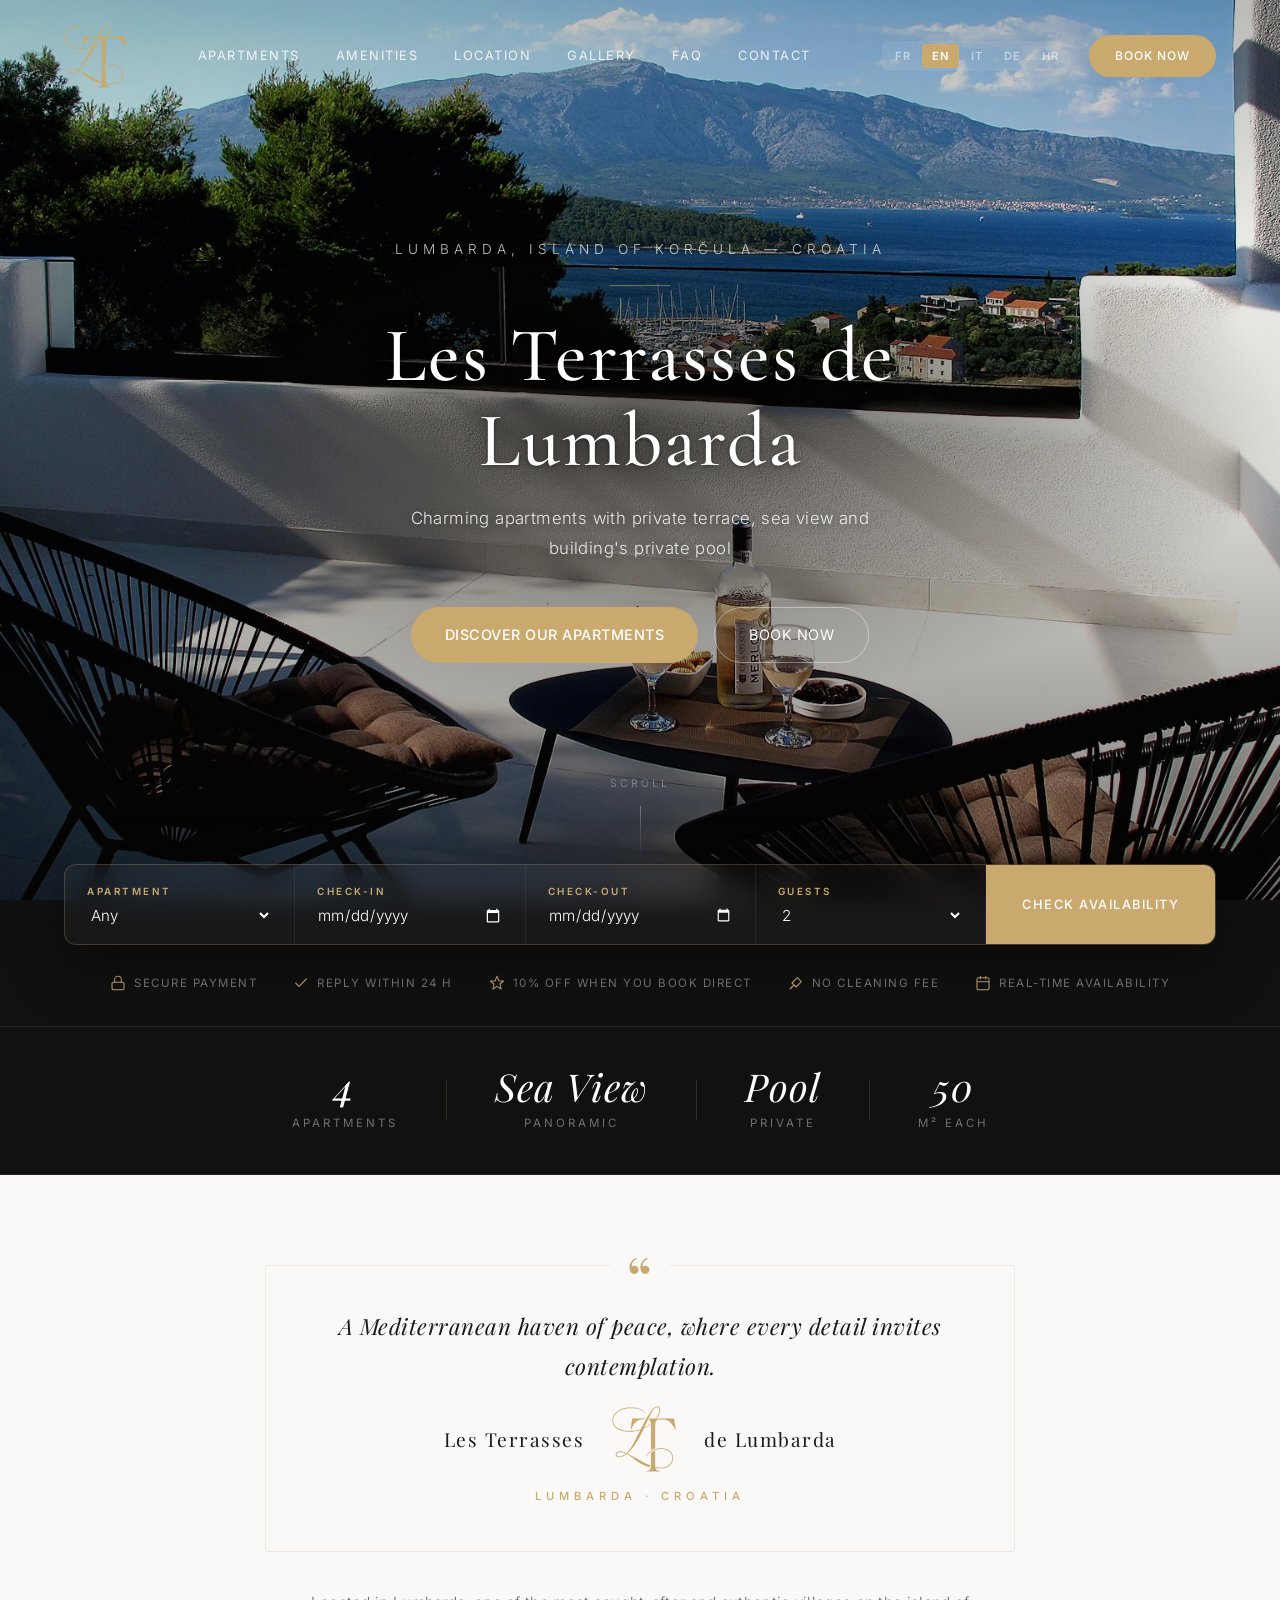
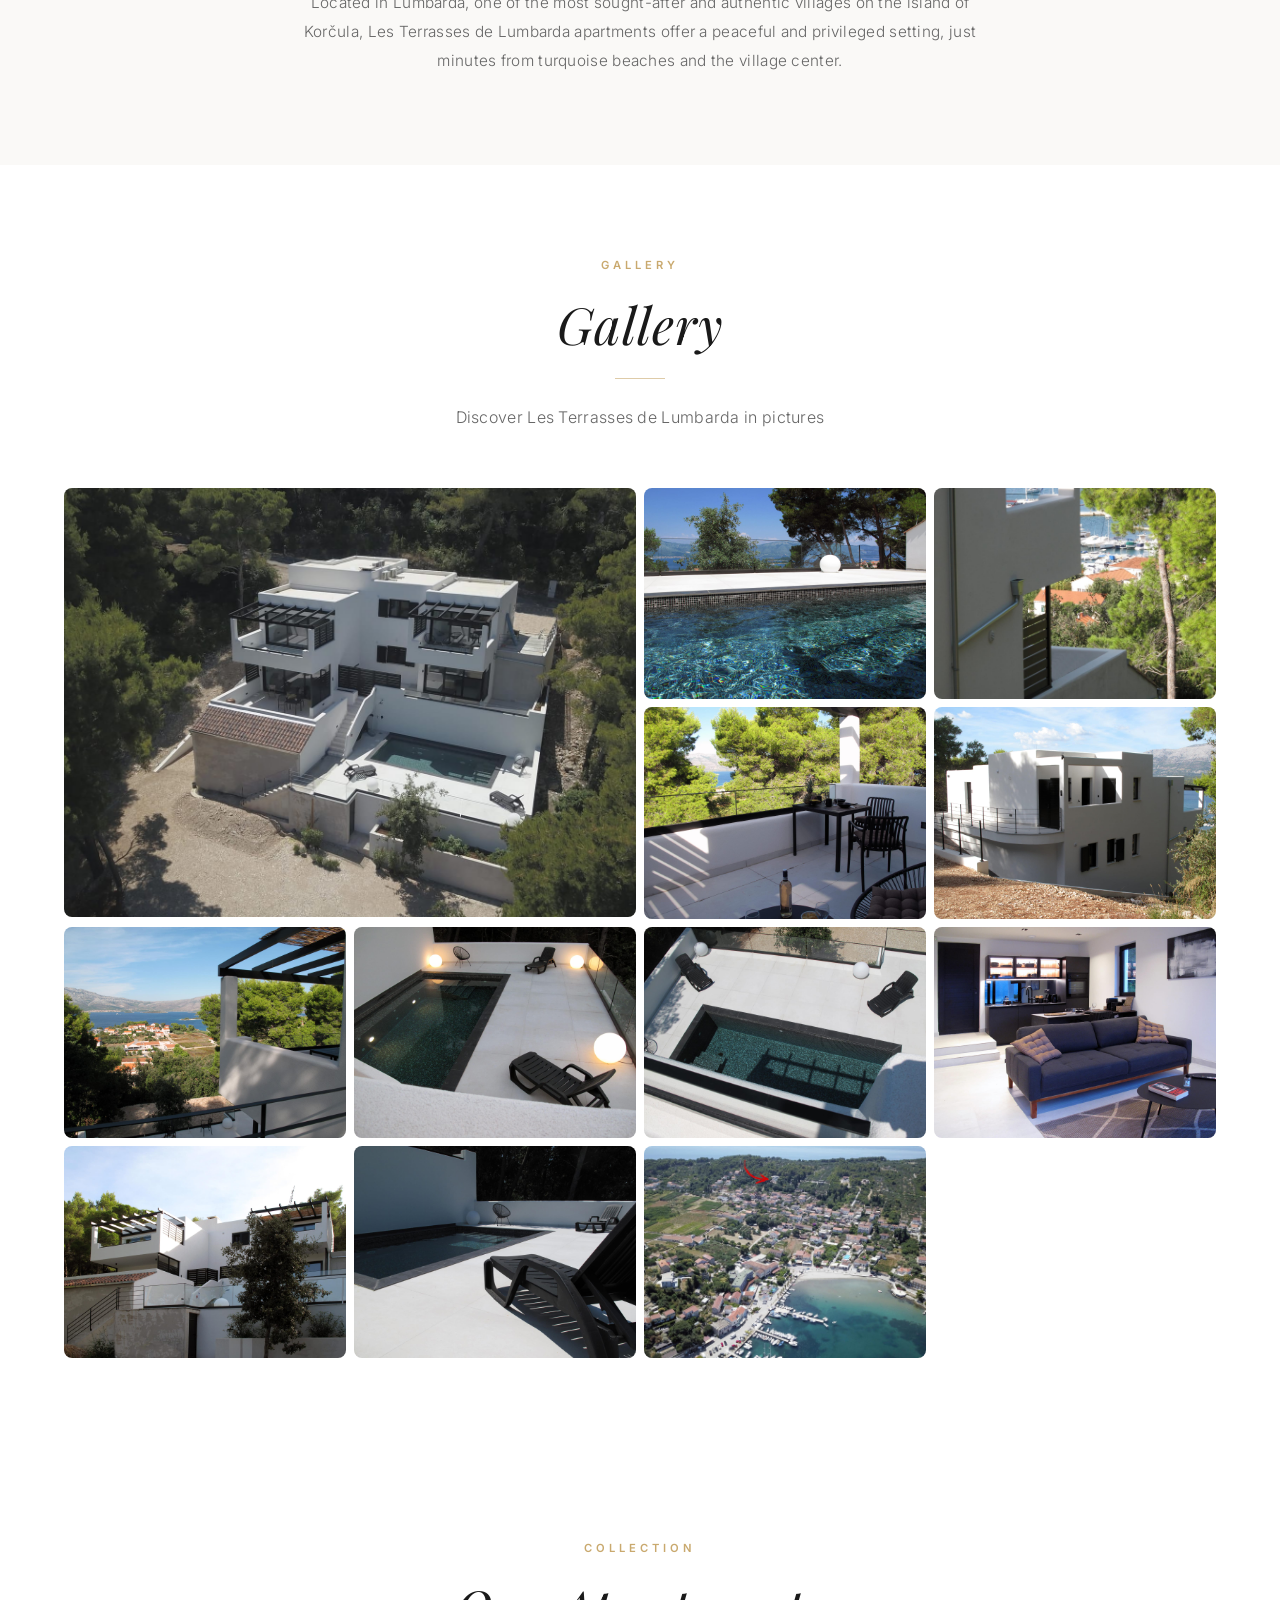
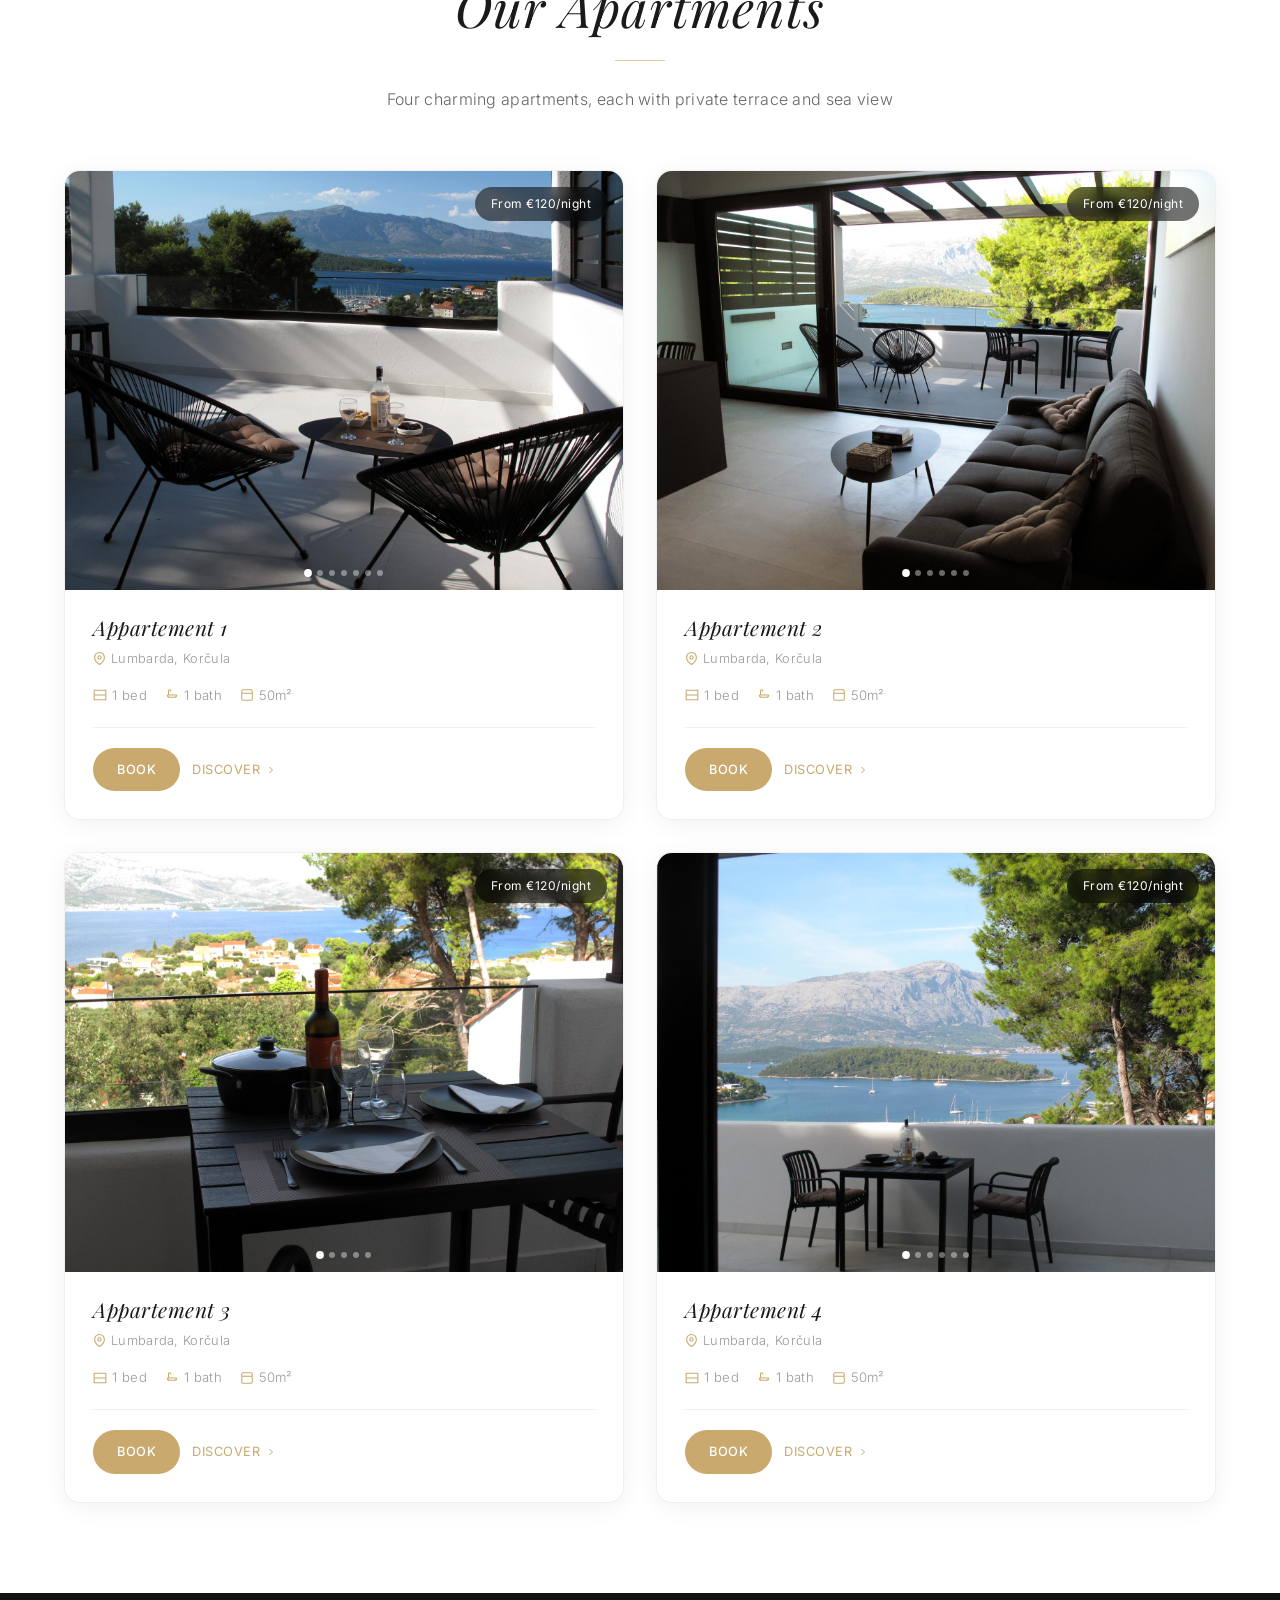
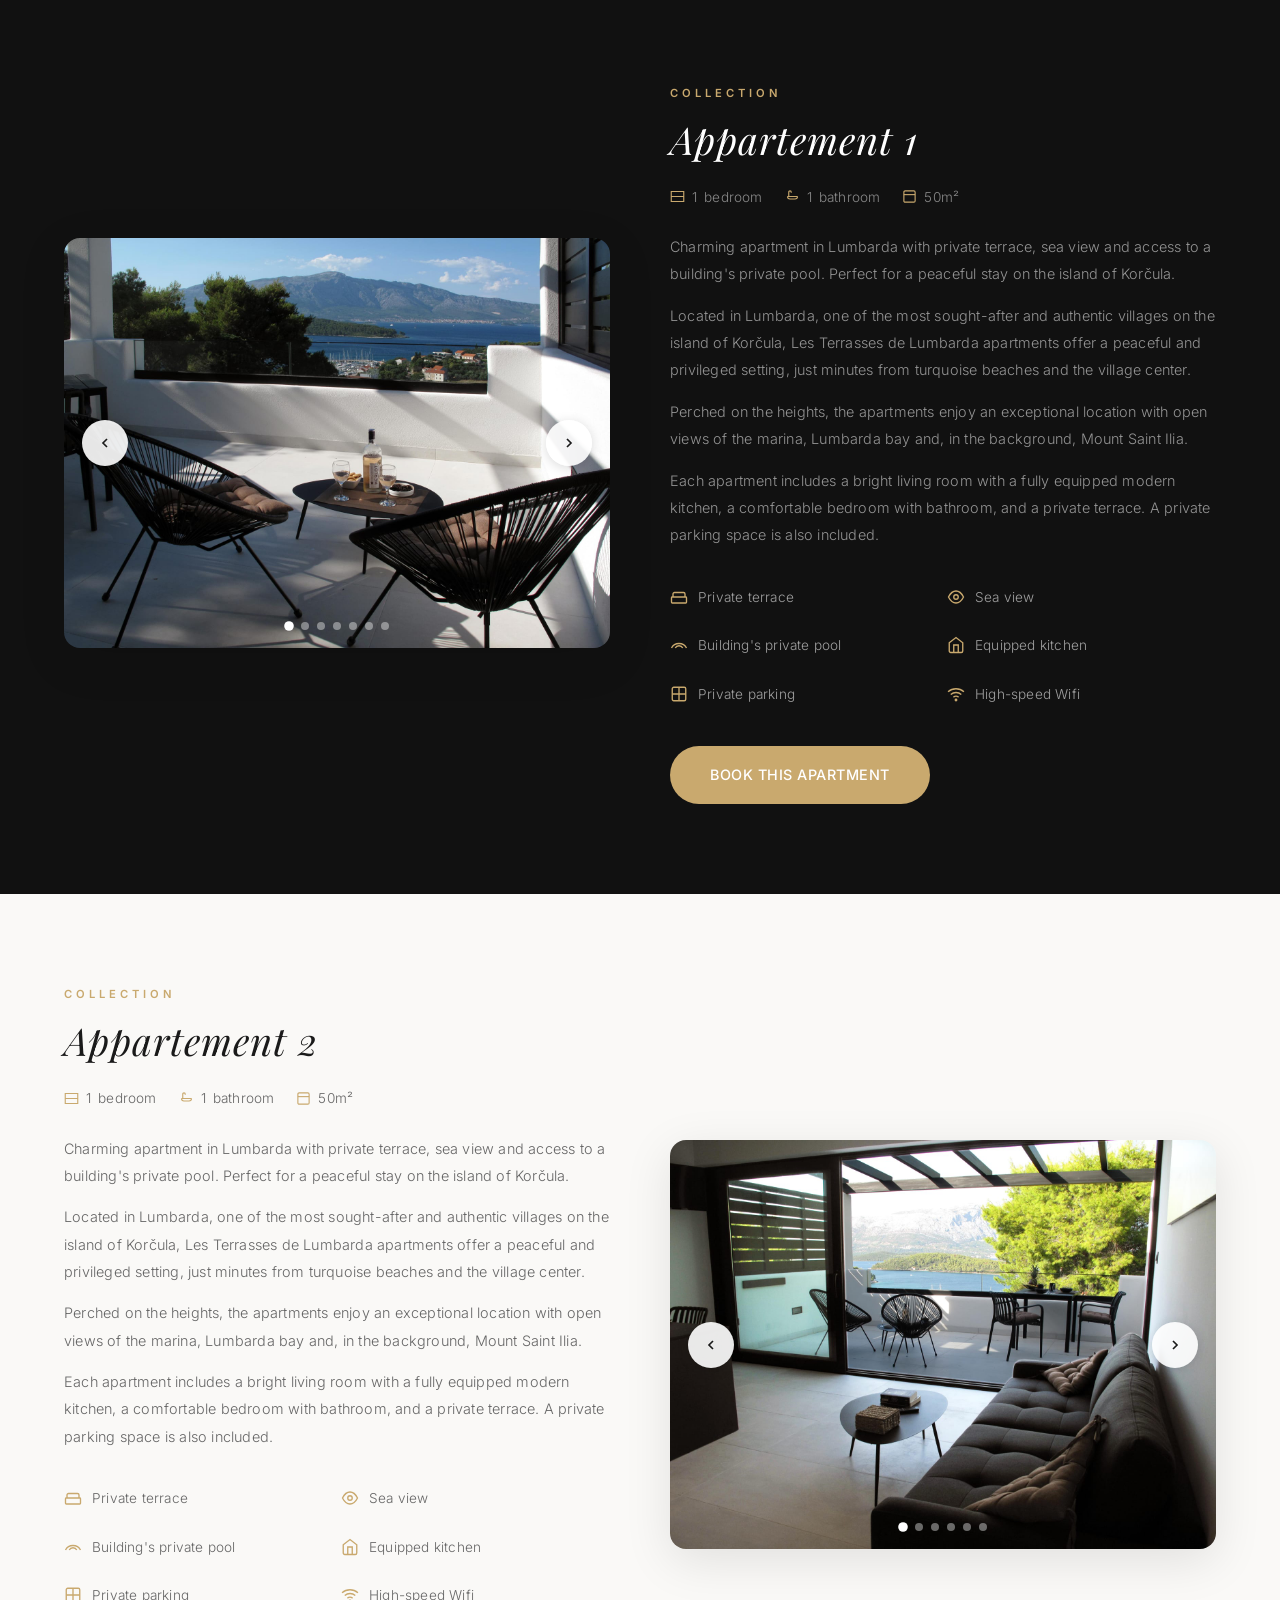
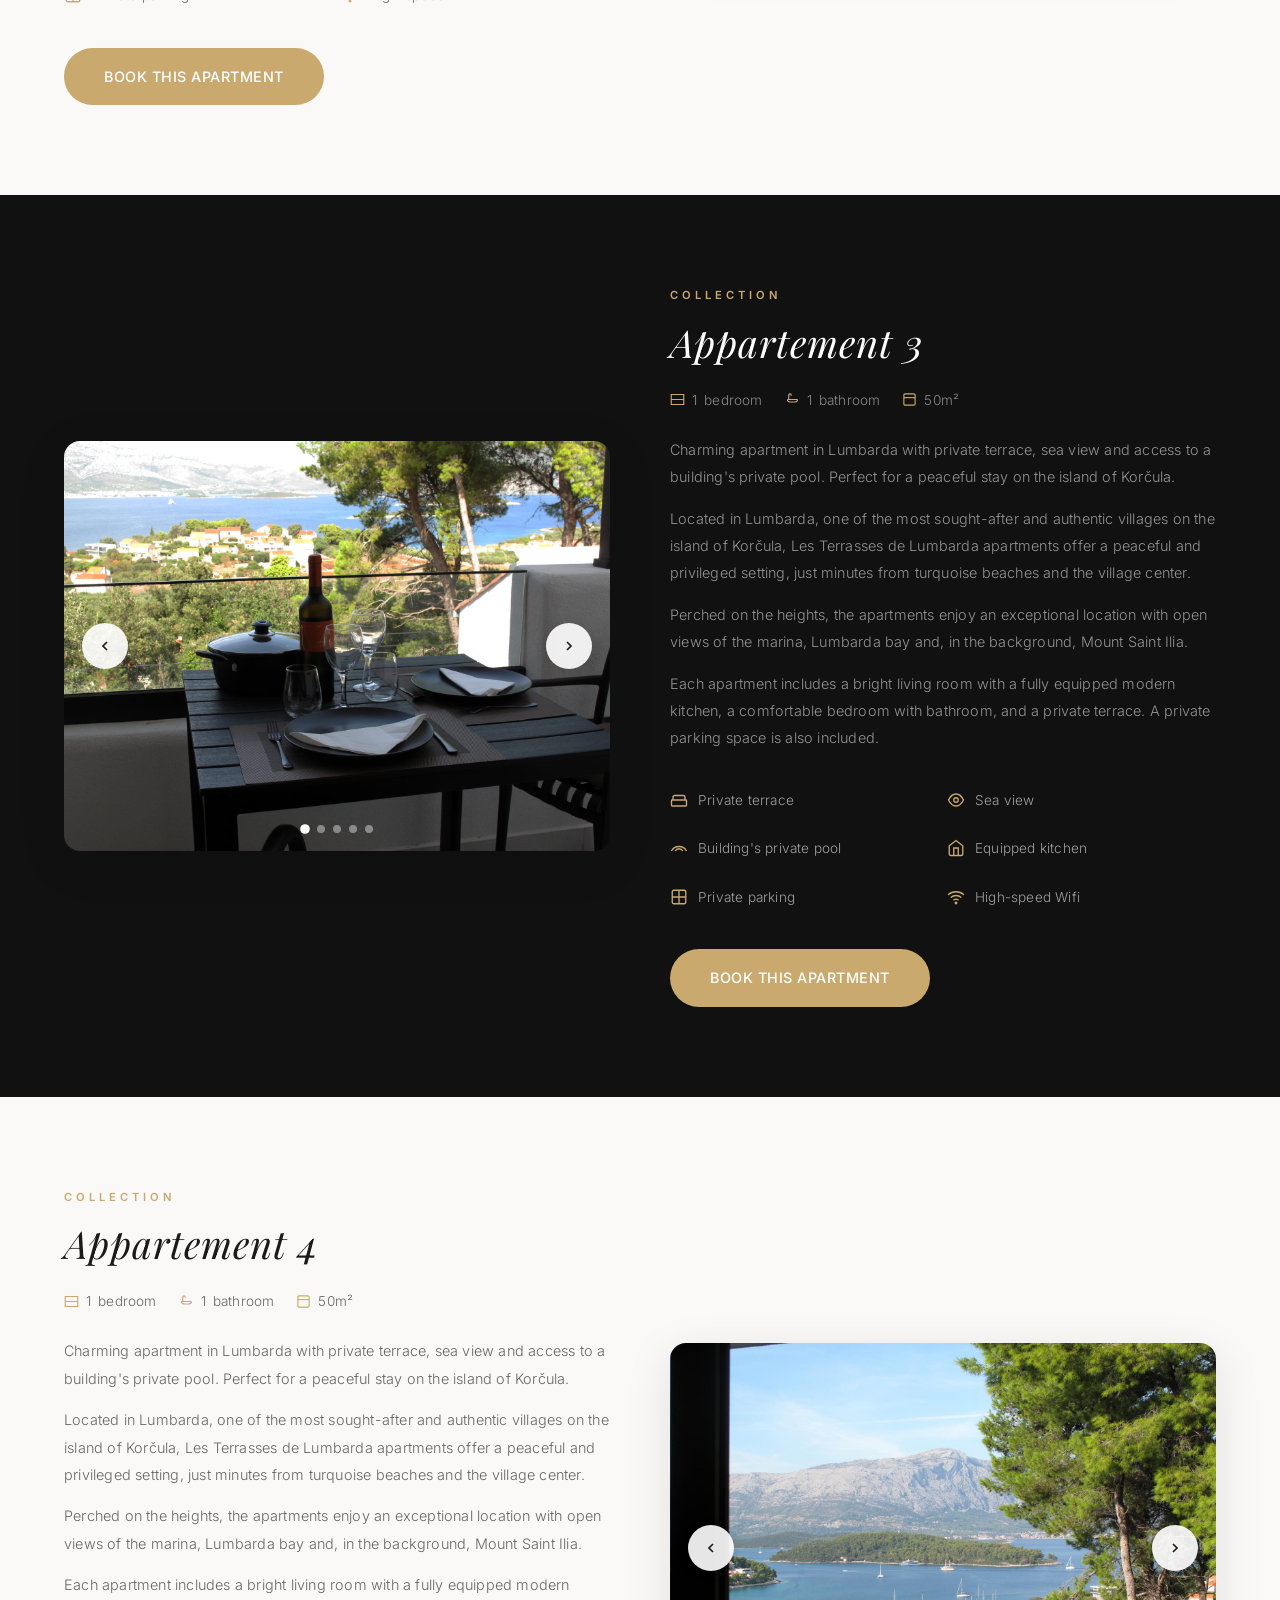
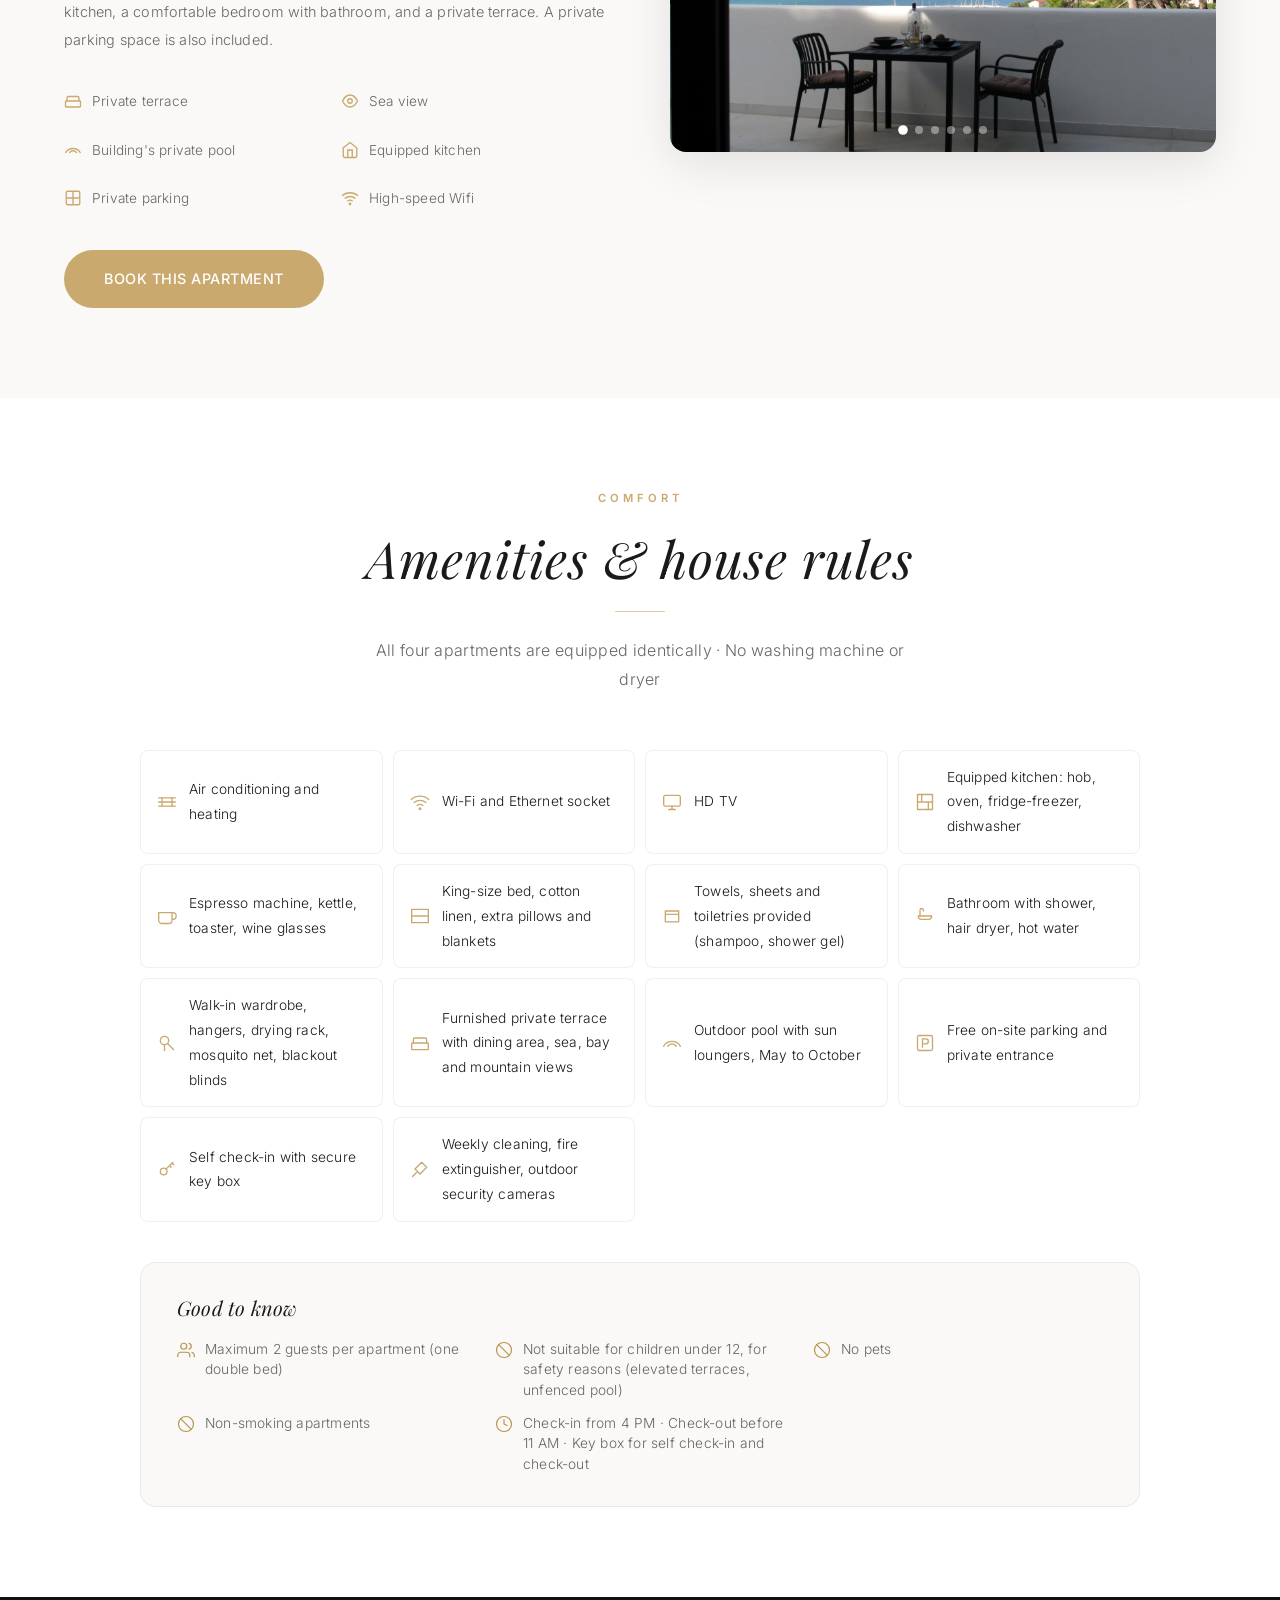
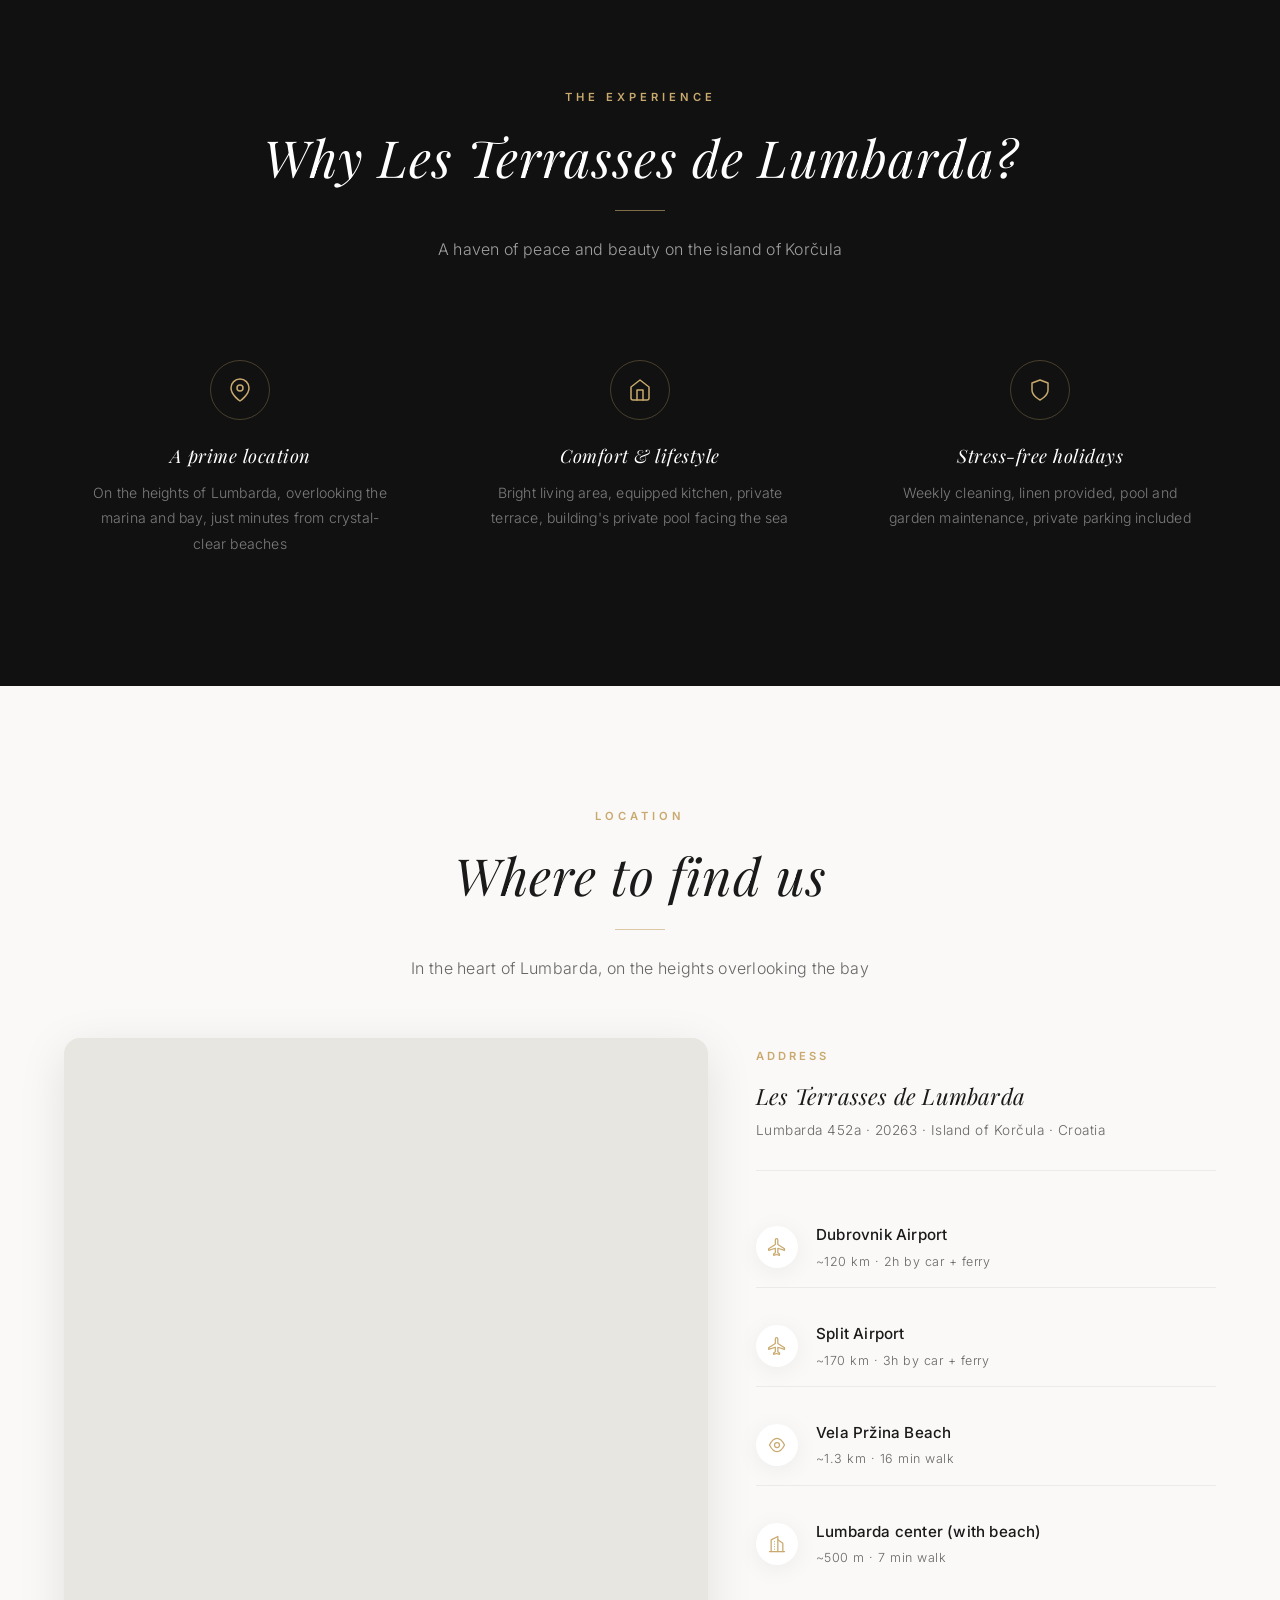
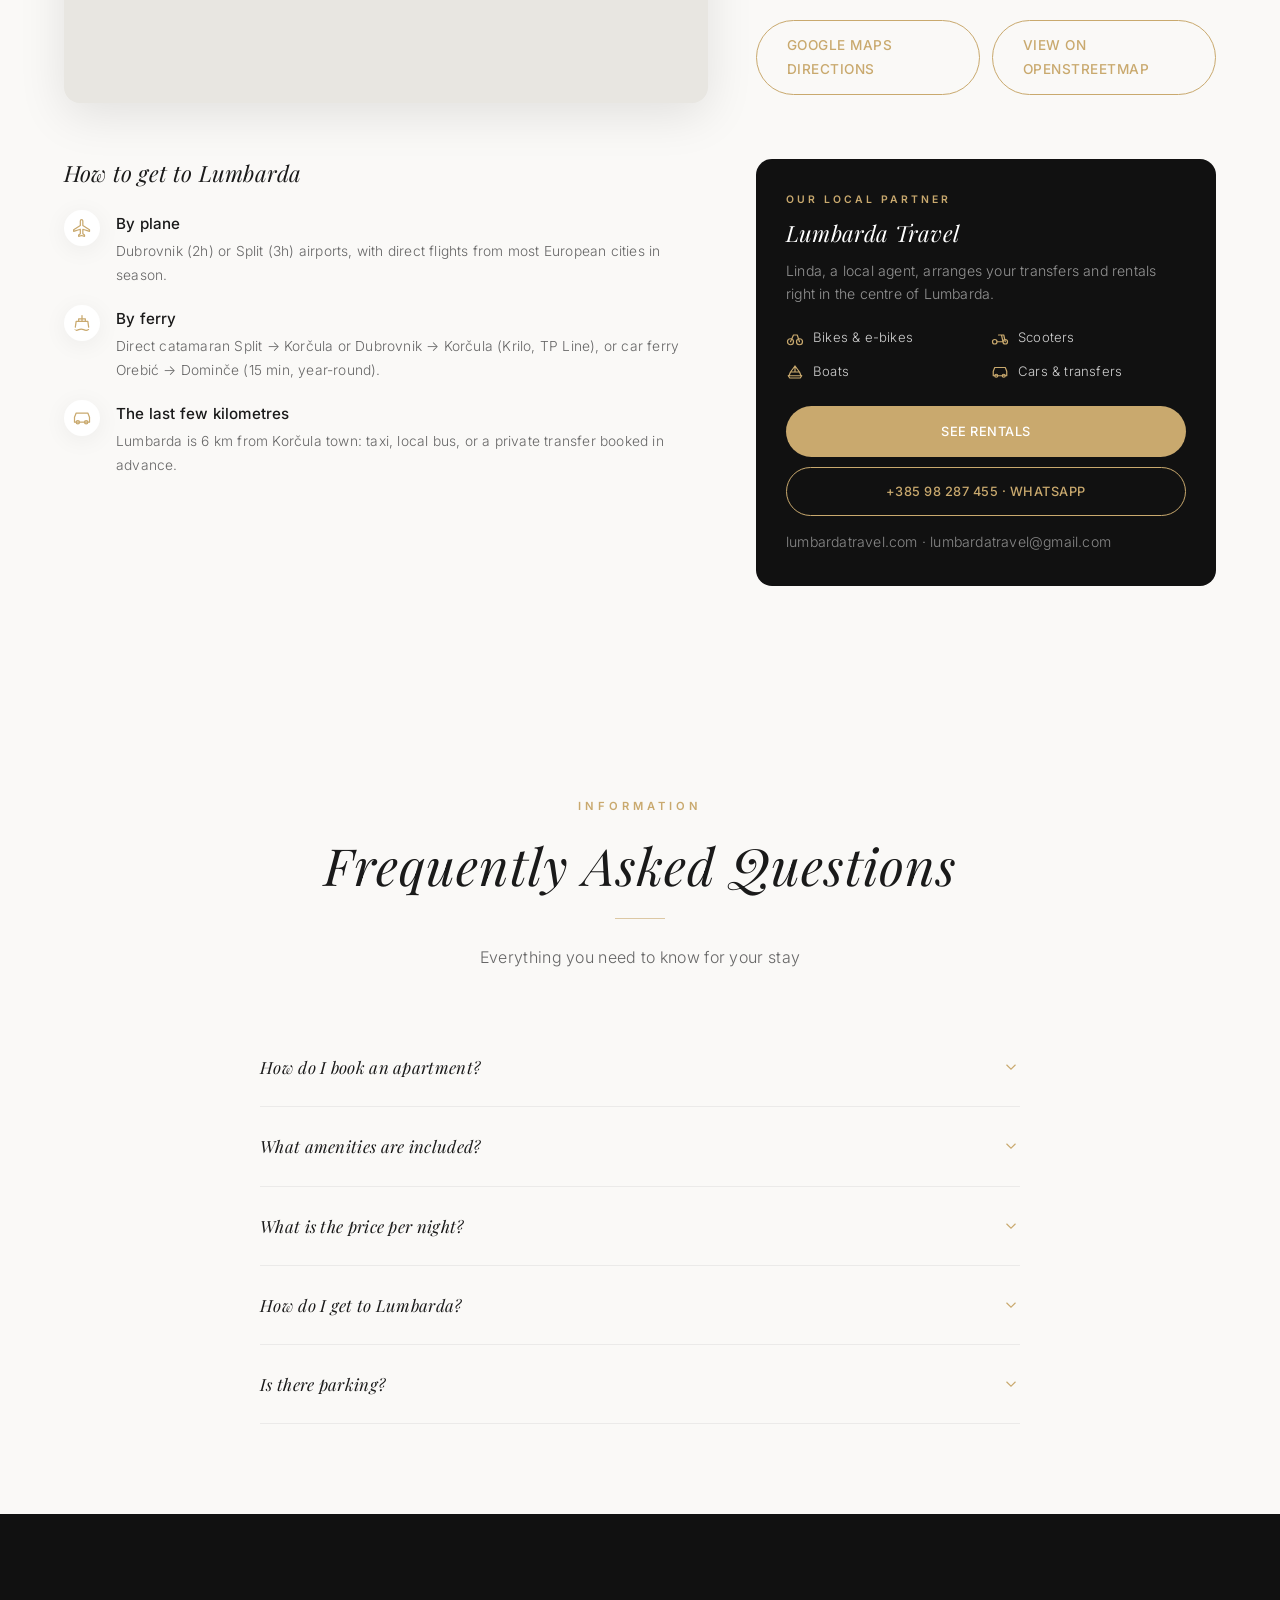
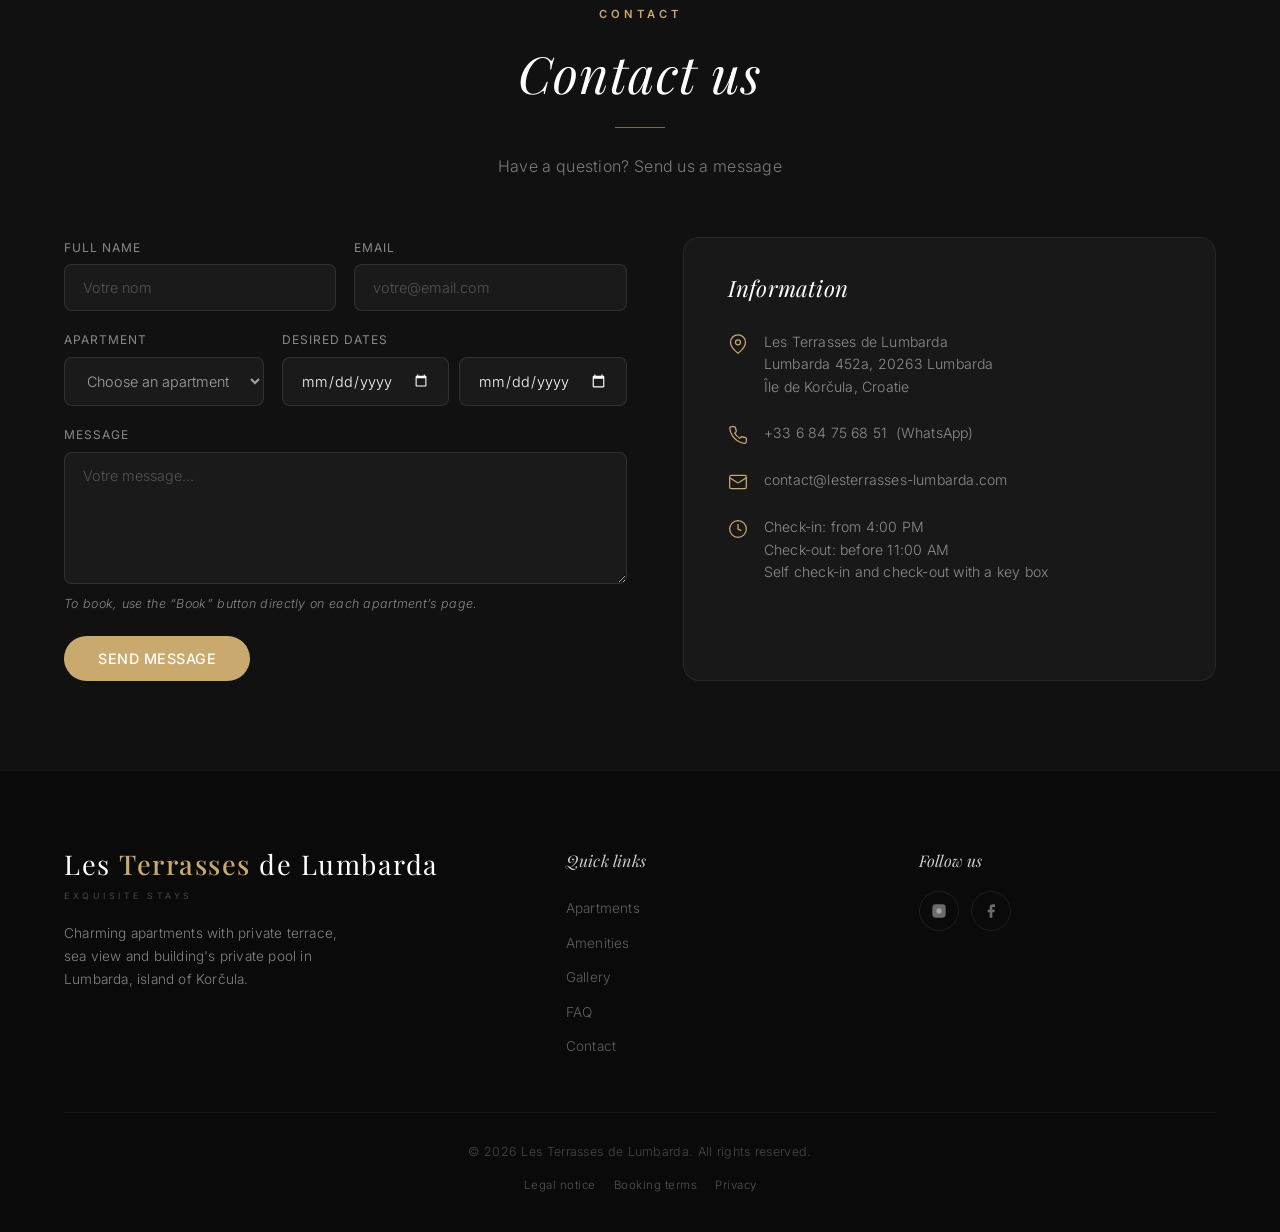
==== commit b77c7f02: "Nouveau logo : monogramme LT vectorisé (menu, bloc de marque, favicon, guide, cartes QR, 404), ancie" ====
--- a/index.html
+++ b/index.html
@@ -6,7 +6,9 @@
 <title>Les Terrasses de Lumbarda | Appartements de charme - Korčula, Croatie</title>
 <meta name="description" content="Appartements de charme avec terrasse privative, vue mer et piscine privée à Lumbarda, île de Korčula, Croatie. Réservation directe en ligne, confirmation immédiate.">
 <link rel="canonical" href="https://lesterrasses-lumbarda.com/">
-<link rel="icon" type="image/svg+xml" href="images/logo.svg">
+<link rel="icon" type="image/svg+xml" href="images/favicon.svg">
+<link rel="icon" type="image/png" sizes="512x512" href="images/favicon-512.png">
+<link rel="apple-touch-icon" href="images/apple-touch-icon.png">
 <meta name="theme-color" content="#111111">
 <meta property="og:type" content="website">
 <meta property="og:site_name" content="Les Terrasses de Lumbarda">
@@ -18,7 +20,7 @@
 <meta name="twitter:card" content="summary_large_image">
 <meta name="referrer" content="strict-origin-when-cross-origin">
 <script type="application/ld+json">
-{"@context":"https://schema.org","@type":"LodgingBusiness","name":"Les Terrasses de Lumbarda","url":"https://lesterrasses-lumbarda.com/","email":"lesterrasses.lumbarda@gmail.com","image":"https://lesterrasses-lumbarda.com/images/photos/terrasse-1.jpg","telephone":"+33684756851","address":{"@type":"PostalAddress","streetAddress":"Lumbarda 452a","addressLocality":"Lumbarda","postalCode":"20263","addressCountry":"HR"},"geo":{"@type":"GeoCoordinates","latitude":42.919697,"longitude":17.172616},"checkinTime":"16:00","checkoutTime":"11:00","priceRange":"€90 - €150","amenityFeature":[{"@type":"LocationFeatureSpecification","name":"Terrasse privative"},{"@type":"LocationFeatureSpecification","name":"Vue mer"},{"@type":"LocationFeatureSpecification","name":"Piscine"},{"@type":"LocationFeatureSpecification","name":"Parking privé"},{"@type":"LocationFeatureSpecification","name":"Wifi"}]}
+{"@context":"https://schema.org","@type":"LodgingBusiness","name":"Les Terrasses de Lumbarda","url":"https://lesterrasses-lumbarda.com/","email":"lesterrasses.lumbarda@gmail.com","logo":"https://lesterrasses-lumbarda.com/images/logo-lt.png","image":"https://lesterrasses-lumbarda.com/images/photos/terrasse-1.jpg","telephone":"+33684756851","address":{"@type":"PostalAddress","streetAddress":"Lumbarda 452a","addressLocality":"Lumbarda","postalCode":"20263","addressCountry":"HR"},"geo":{"@type":"GeoCoordinates","latitude":42.919697,"longitude":17.172616},"checkinTime":"16:00","checkoutTime":"11:00","priceRange":"€90 - €150","amenityFeature":[{"@type":"LocationFeatureSpecification","name":"Terrasse privative"},{"@type":"LocationFeatureSpecification","name":"Vue mer"},{"@type":"LocationFeatureSpecification","name":"Piscine"},{"@type":"LocationFeatureSpecification","name":"Parking privé"},{"@type":"LocationFeatureSpecification","name":"Wifi"}]}
 </script>
 <link rel="preconnect" href="https://fonts.googleapis.com">
 <link rel="preconnect" href="https://fonts.gstatic.com" crossorigin>
@@ -131,10 +133,9 @@
   padding:14px 0;backdrop-filter:blur(16px);-webkit-backdrop-filter:blur(16px)
 }
 .navbar .container{display:flex;align-items:center;justify-content:space-between}
-.nav-logo{display:flex;align-items:center;justify-content:center;width:70px;height:70px;color:var(--gold);transition:var(--transition)}
-.nav-logo svg{width:100%;height:100%;stroke:currentColor;fill:none;stroke-width:1.3;stroke-linecap:round;stroke-linejoin:round}
-.navbar.scrolled .nav-logo{width:60px;height:60px}
-.nav-logo:hover{color:var(--gold-light);transform:scale(1.04)}
+.nav-logo{display:block;width:62px;height:64px;background:var(--gold);-webkit-mask:url('images/logo-lt.svg') center/contain no-repeat;mask:url('images/logo-lt.svg') center/contain no-repeat;transition:background .3s ease,width .4s ease,height .4s ease,transform .3s ease}
+.navbar.scrolled .nav-logo{width:52px;height:54px}
+.nav-logo:hover{background:var(--gold-light);transform:scale(1.04)}
 .nav-tagline{display:block;font-family:var(--font-body);font-size:.55rem;letter-spacing:3.5px;text-transform:uppercase;color:rgba(255,255,255,.4);margin-top:2px;font-weight:400;font-style:normal}
 .navbar.scrolled .nav-tagline{color:var(--gray-light)}
 .nav-links{display:flex;align-items:center;gap:36px}
@@ -281,8 +282,7 @@
 .brandmark{display:flex;flex-direction:column;align-items:center;gap:14px;margin:8px 0 4px}
 .brandmark-row{display:flex;align-items:center;justify-content:center;gap:28px}
 .brandmark-text{font-family:var(--font-display);font-size:1.2rem;font-weight:400;letter-spacing:1.5px;color:var(--dark);font-style:normal;white-space:nowrap;line-height:1}
-.brandmark-icon{width:64px;height:64px;display:flex;align-items:center;justify-content:center;flex-shrink:0}
-.brandmark-icon svg{width:100%;height:100%;stroke:var(--gold);fill:none;stroke-width:1.1;stroke-linecap:round;stroke-linejoin:round}
+.brandmark-icon{width:64px;height:66px;flex-shrink:0;background:var(--gold);-webkit-mask:url('images/logo-lt.svg') center/contain no-repeat;mask:url('images/logo-lt.svg') center/contain no-repeat}
 .brandmark-location{font-family:var(--font-body);font-size:.7rem;letter-spacing:5px;text-transform:uppercase;color:var(--gold);font-weight:500}
 @media(max-width:600px){
   .brandmark-row{gap:14px}
@@ -854,22 +854,7 @@
      ======================================== -->
 <nav class="navbar" id="navbar">
 <div class="container">
-  <a href="#" class="nav-logo" aria-label="Les Terrasses de Lumbarda">
-    <svg viewBox="0 0 80 80" aria-hidden="true">
-      <path d="M14 64 L14 30 Q14 14 40 14 Q66 14 66 30 L66 64"/>
-      <line x1="8" y1="68" x2="72" y2="68"/>
-      <line x1="40" y1="22" x2="40" y2="26"/>
-      <path d="M28 32 Q40 26 52 32 L28 32"/>
-      <line x1="34" y1="29" x2="34" y2="32"/>
-      <line x1="46" y1="29" x2="46" y2="32"/>
-      <line x1="40" y1="32" x2="40" y2="56"/>
-      <line x1="34" y1="56" x2="46" y2="56"/>
-      <line x1="35" y1="56" x2="35" y2="64"/>
-      <line x1="45" y1="56" x2="45" y2="64"/>
-      <path d="M22 64 L22 50 L26 50 L26 64 M22 56 L26 56"/>
-      <path d="M54 64 L54 50 L58 50 L58 64 M54 56 L58 56"/>
-    </svg>
-  </a>
+  <a href="#" class="nav-logo" aria-label="Les Terrasses de Lumbarda"></a>
   <div class="nav-links">
     <a href="#apartments" data-i18n="nav_apartments">Appartements</a>
     <a href="#equipment" data-i18n="nav_equipment">Équipements</a>
@@ -1011,22 +996,7 @@
     <div class="brandmark">
       <div class="brandmark-row">
         <span class="brandmark-text">Les Terrasses</span>
-        <span class="brandmark-icon" aria-hidden="true">
-          <svg viewBox="0 0 80 80">
-            <path d="M14 64 L14 30 Q14 14 40 14 Q66 14 66 30 L66 64"/>
-            <line x1="8" y1="68" x2="72" y2="68"/>
-            <line x1="40" y1="22" x2="40" y2="26"/>
-            <path d="M28 32 Q40 26 52 32 L28 32"/>
-            <line x1="34" y1="29" x2="34" y2="32"/>
-            <line x1="46" y1="29" x2="46" y2="32"/>
-            <line x1="40" y1="32" x2="40" y2="56"/>
-            <line x1="34" y1="56" x2="46" y2="56"/>
-            <line x1="35" y1="56" x2="35" y2="64"/>
-            <line x1="45" y1="56" x2="45" y2="64"/>
-            <path d="M22 64 L22 50 L26 50 L26 64 M22 56 L26 56"/>
-            <path d="M54 64 L54 50 L58 50 L58 64 M54 56 L58 56"/>
-          </svg>
-        </span>
+        <span class="brandmark-icon" aria-hidden="true"></span>
         <span class="brandmark-text">de Lumbarda</span>
       </div>
       <div class="brandmark-location" data-i18n="brand_location">Lumbarda · Croatie</div>
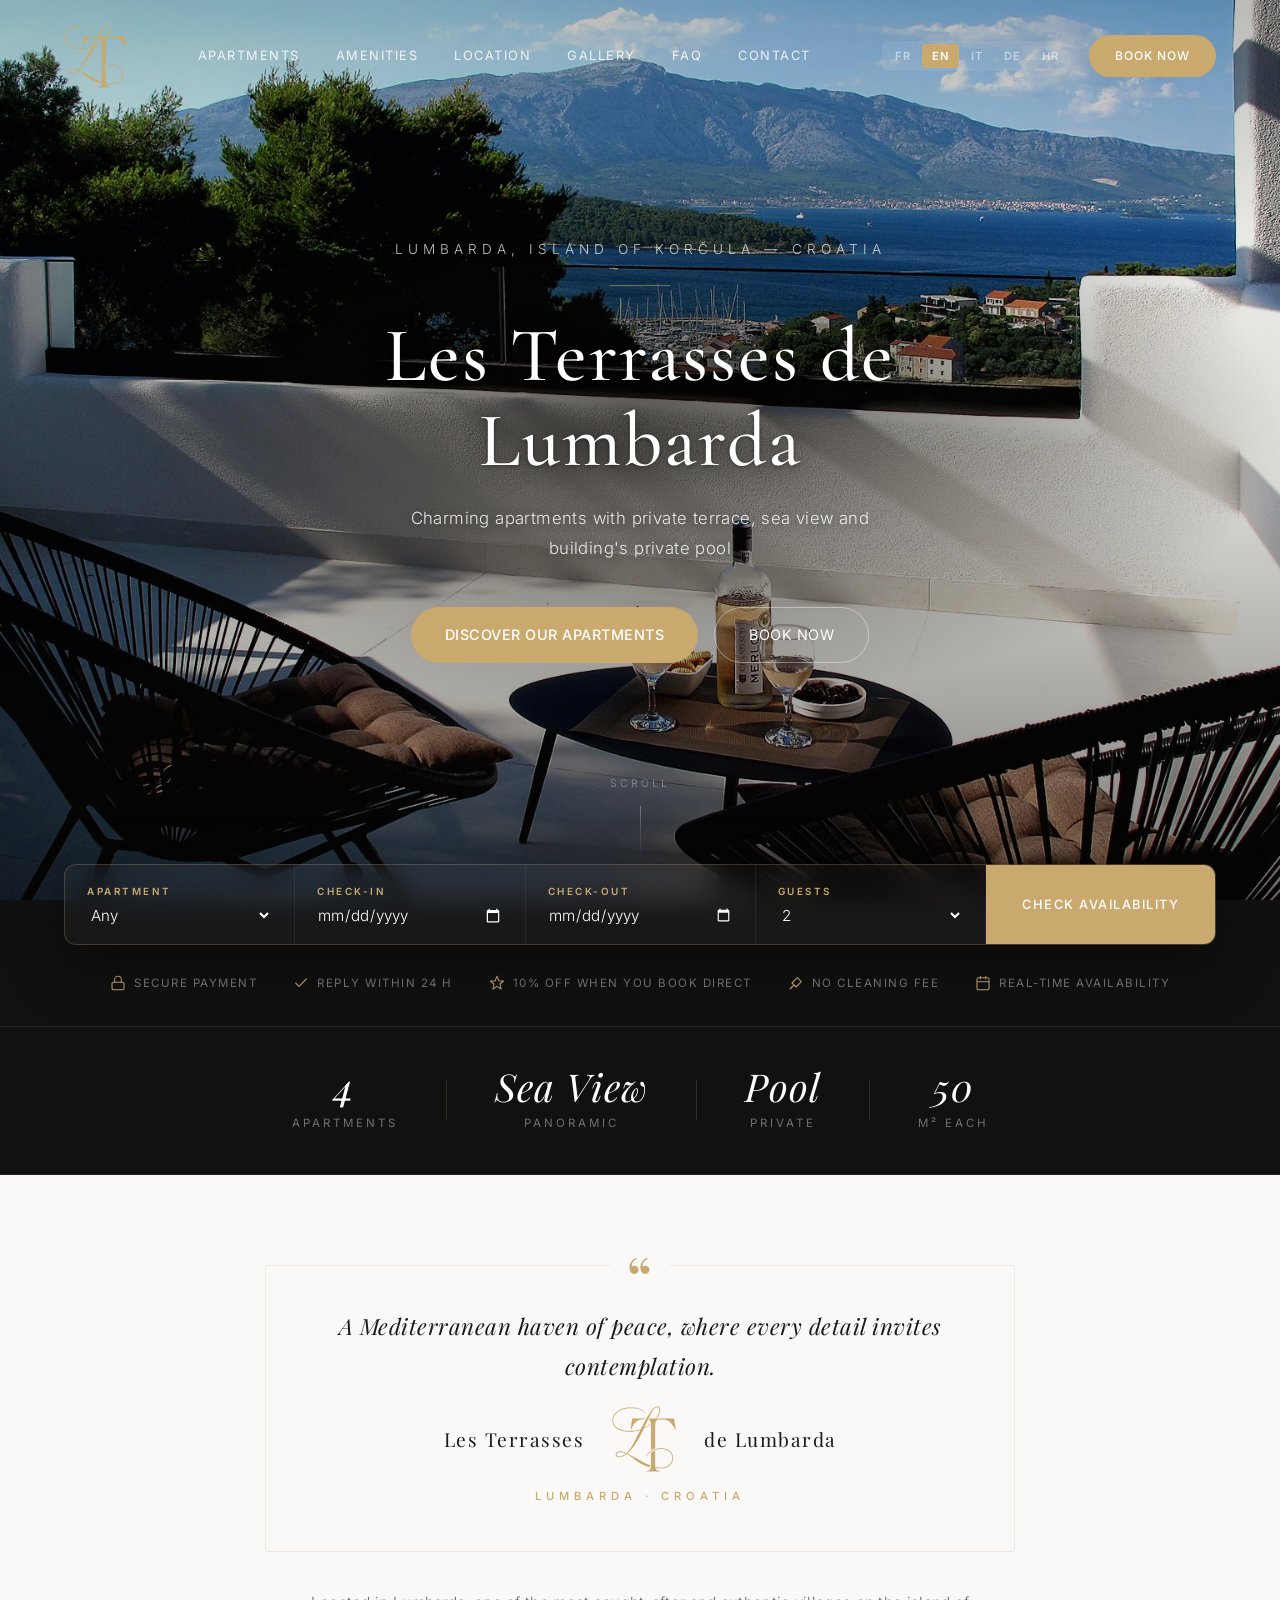
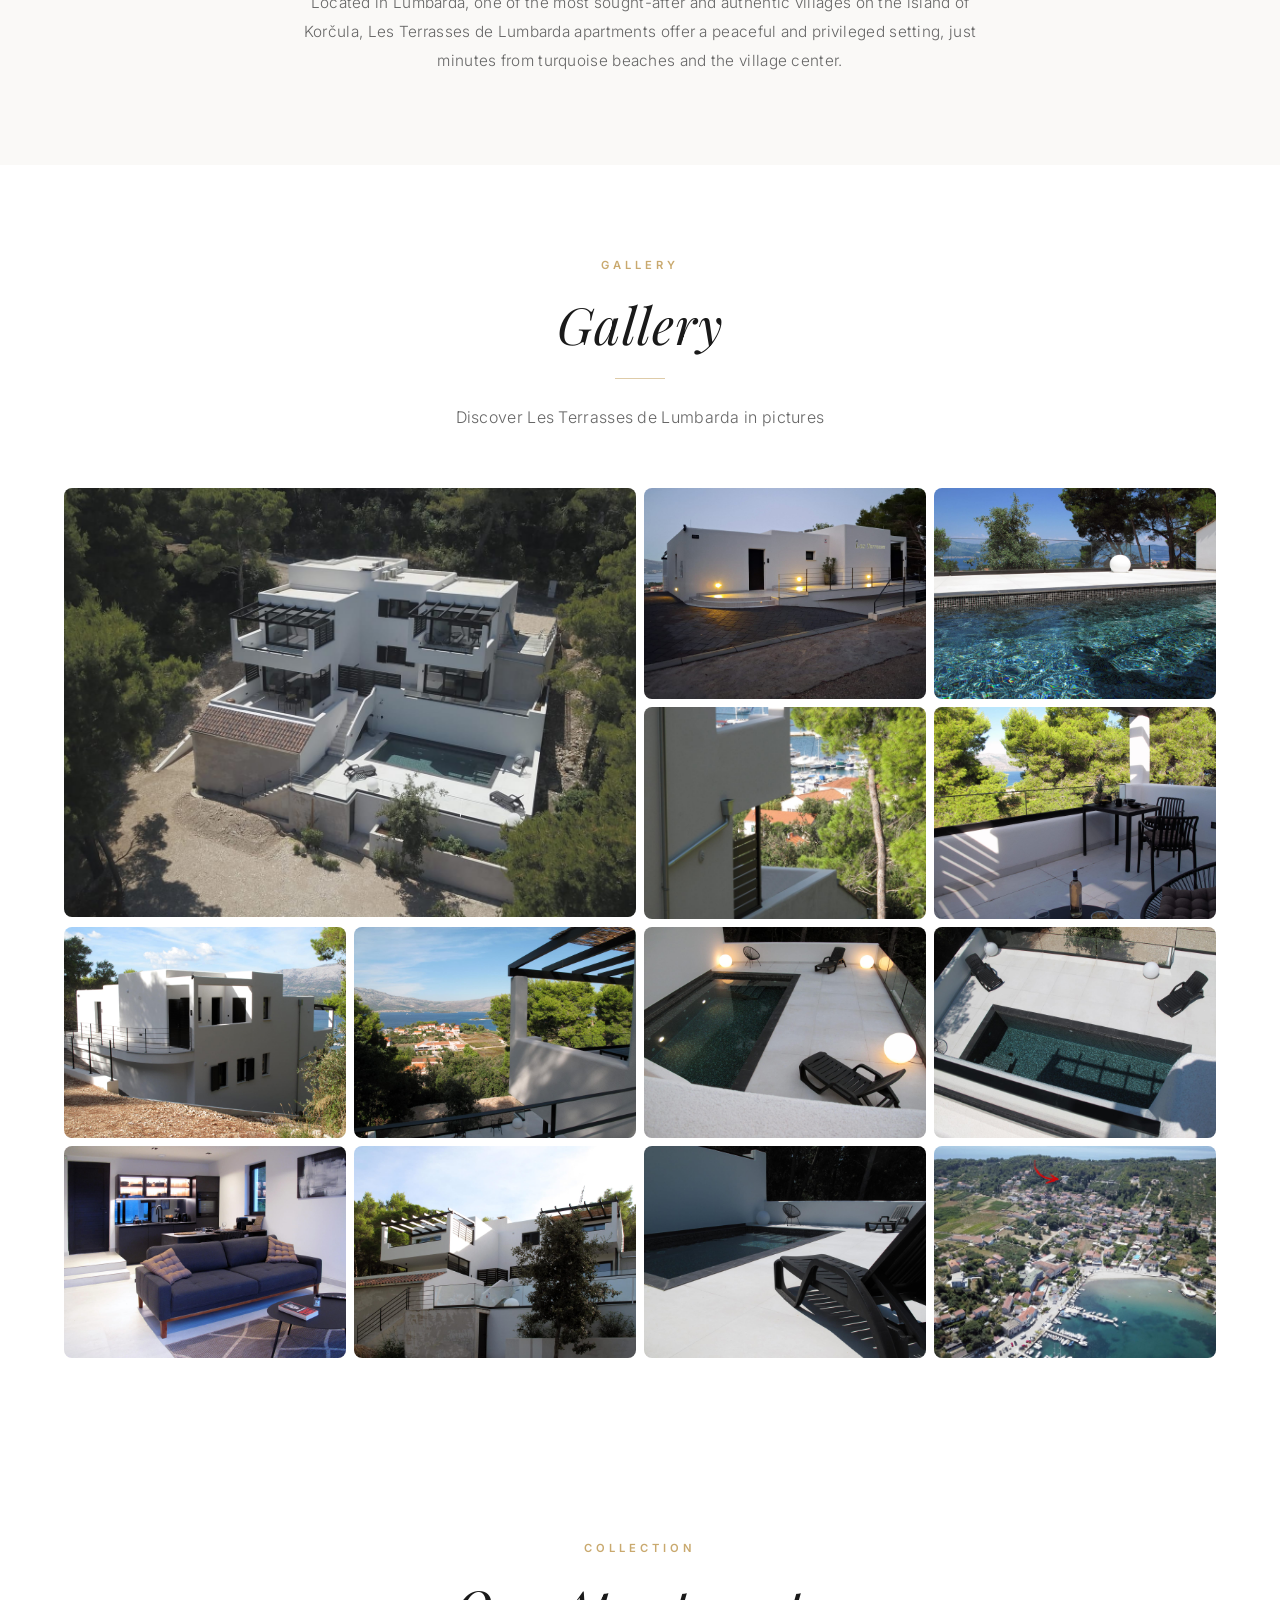
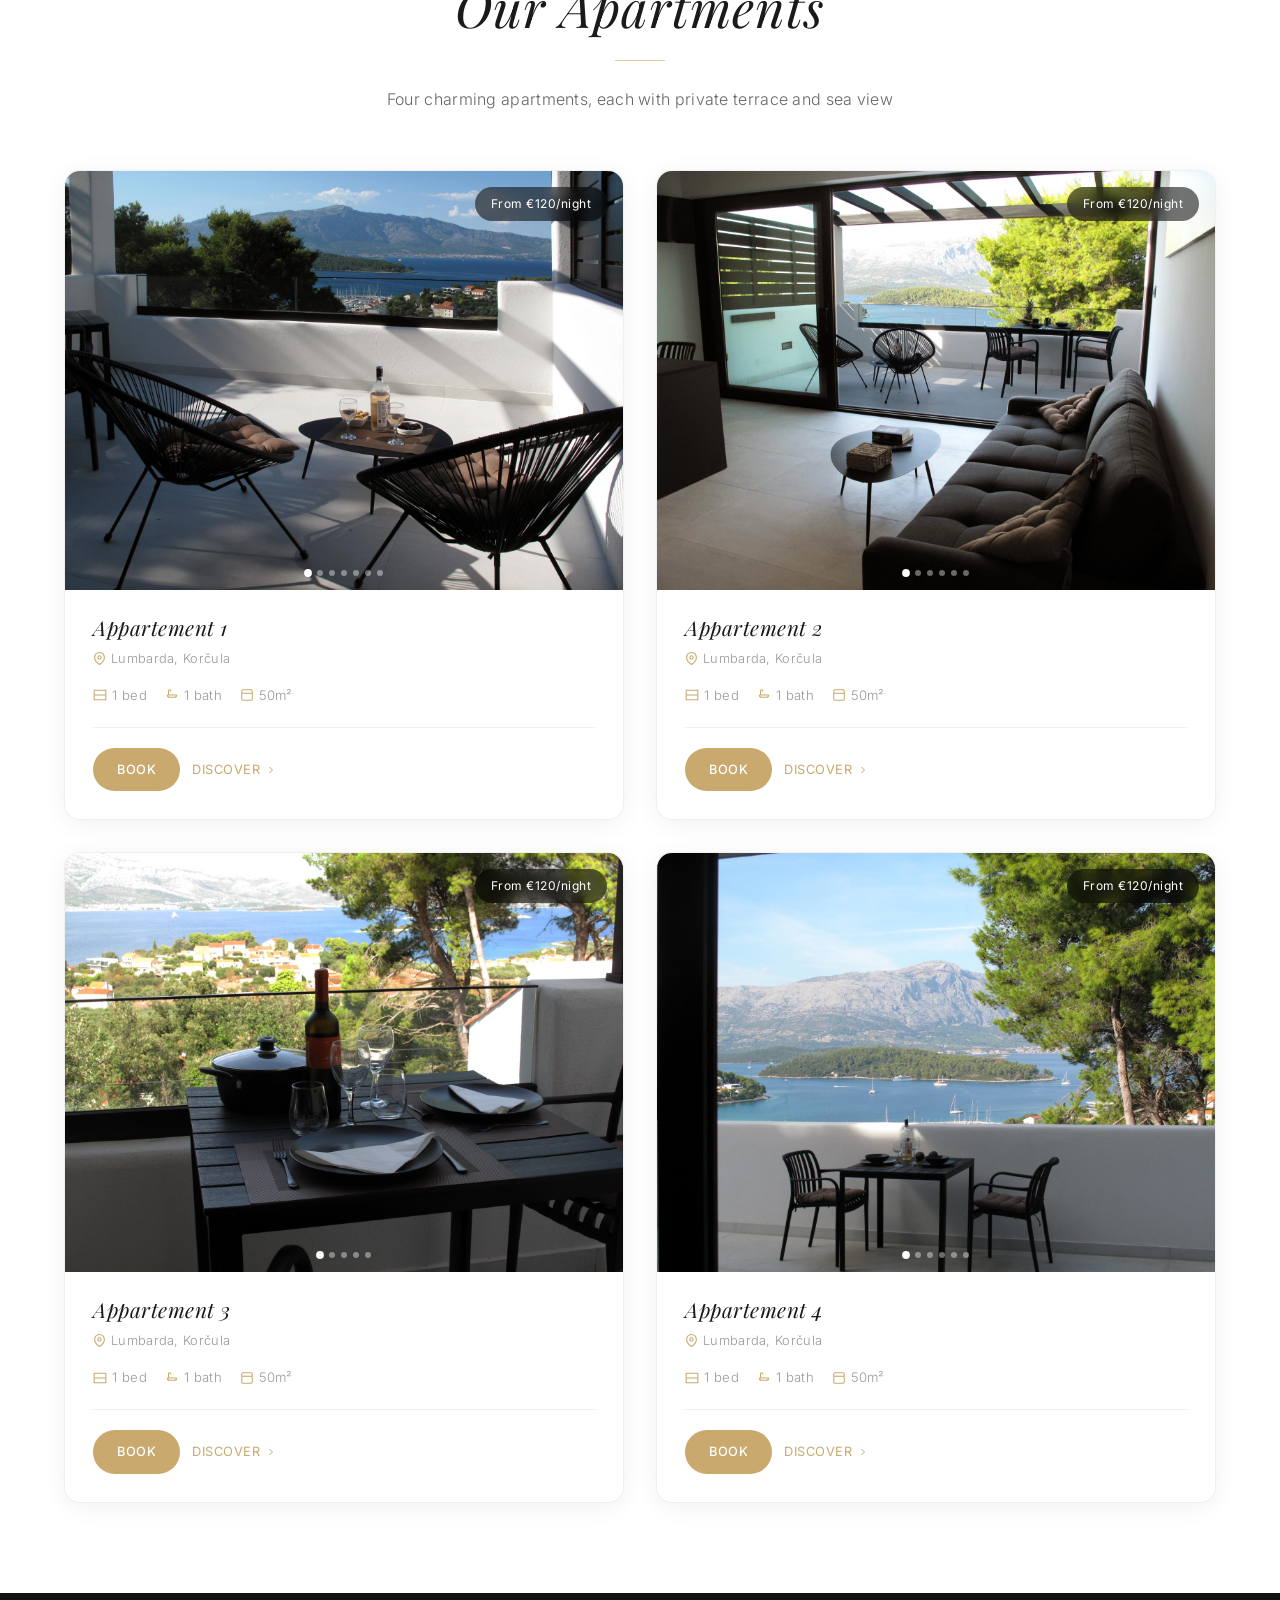
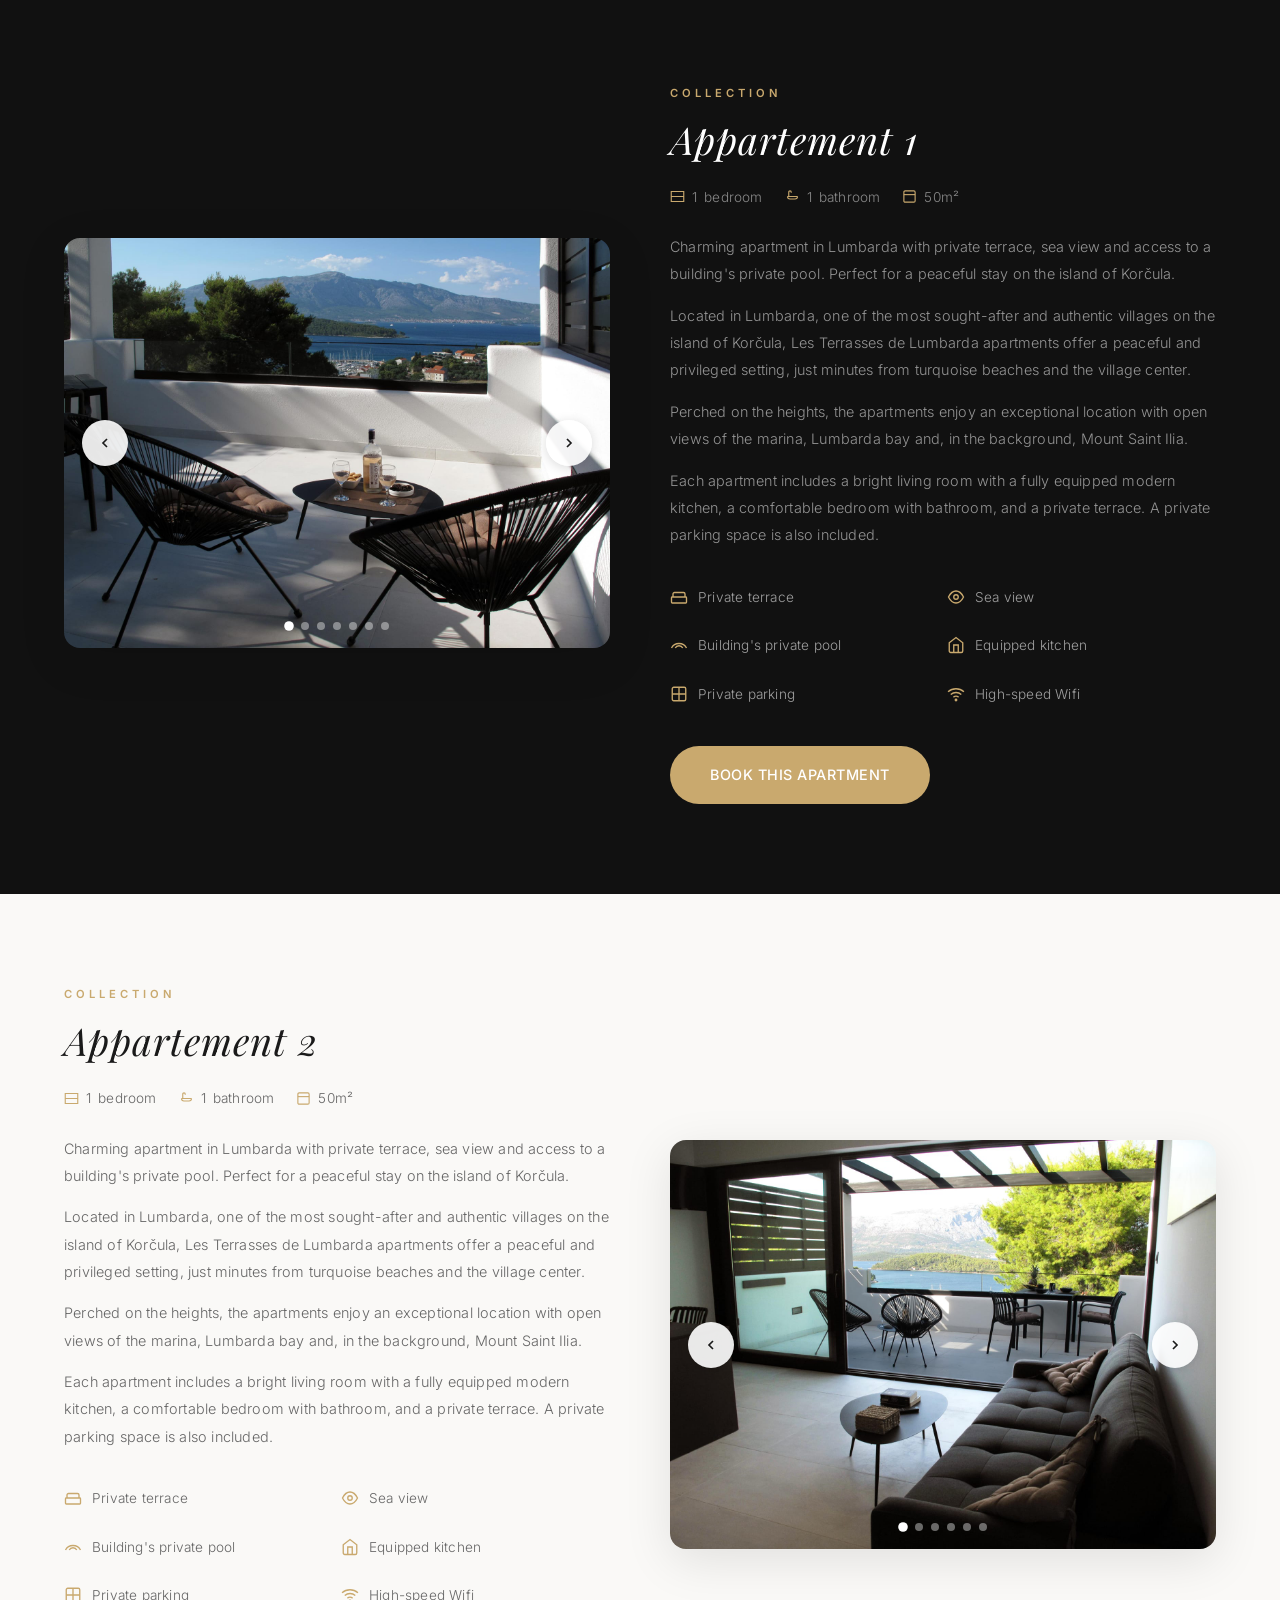
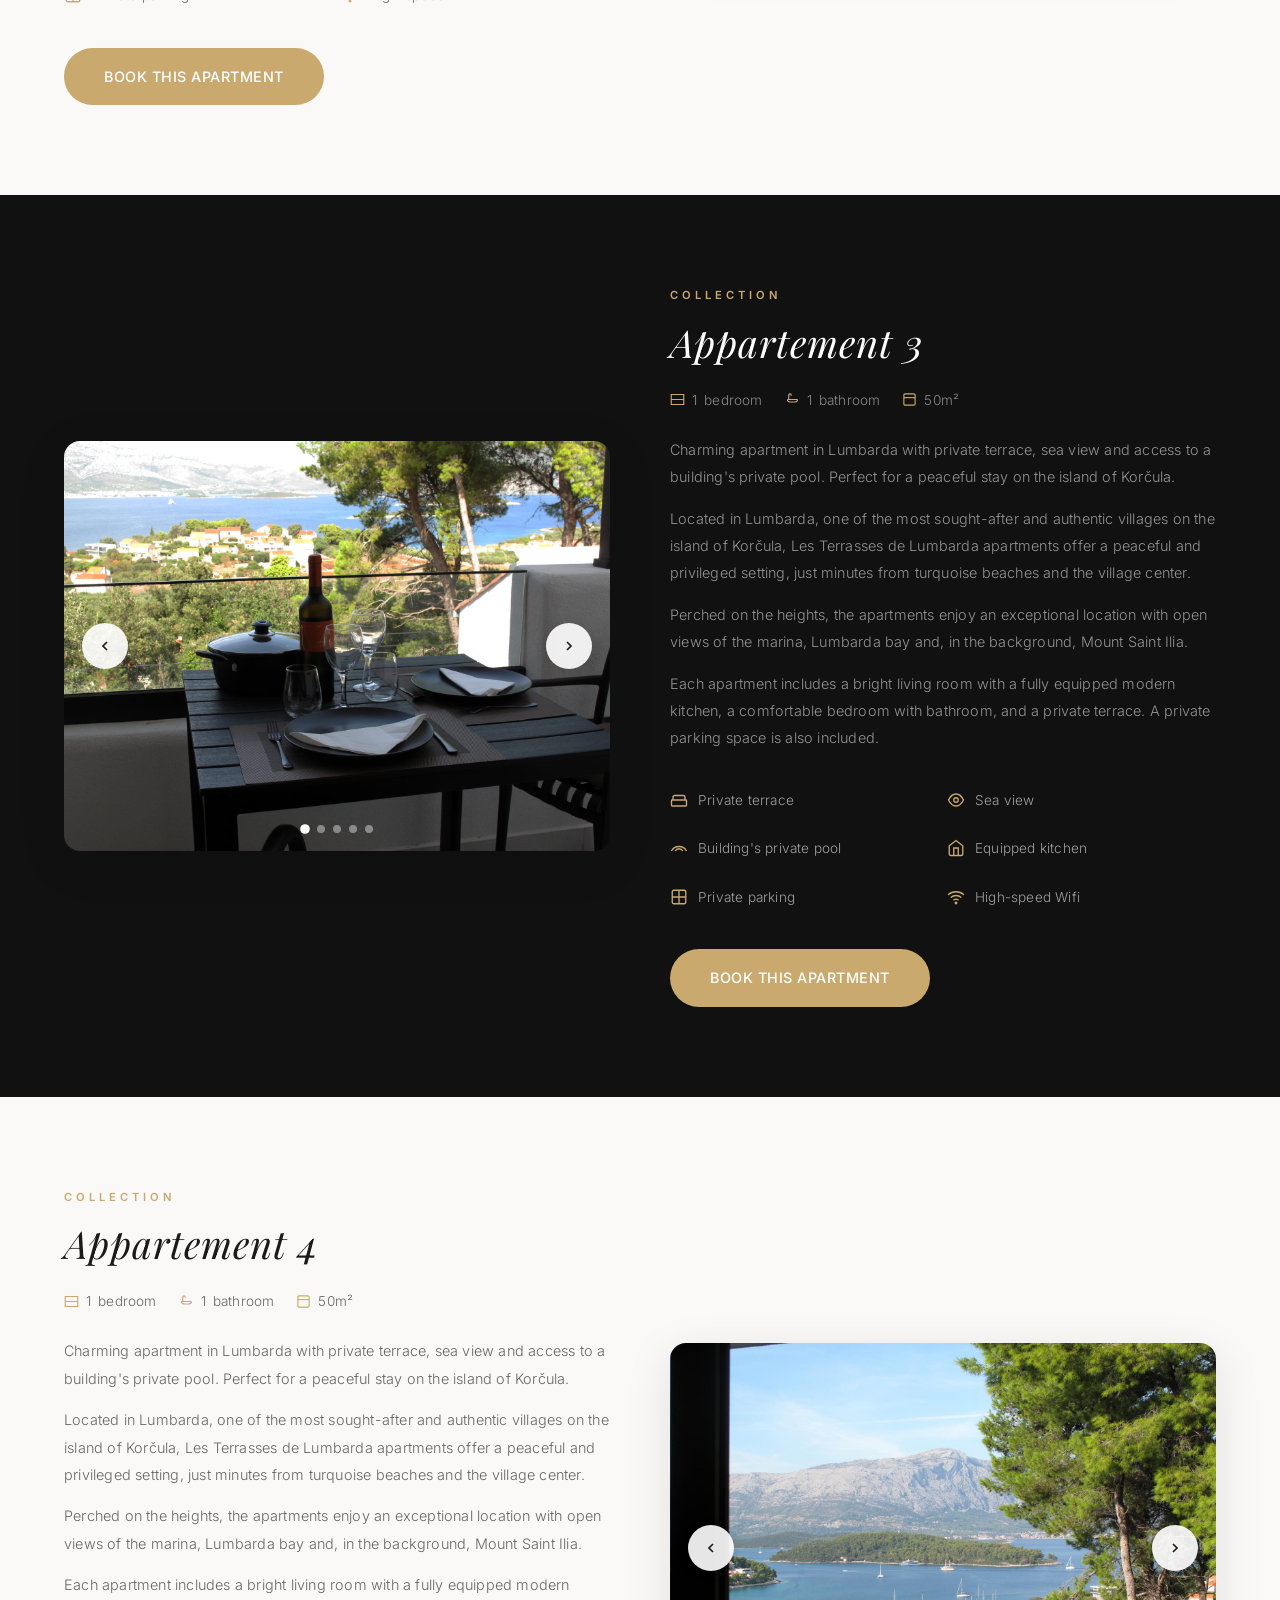
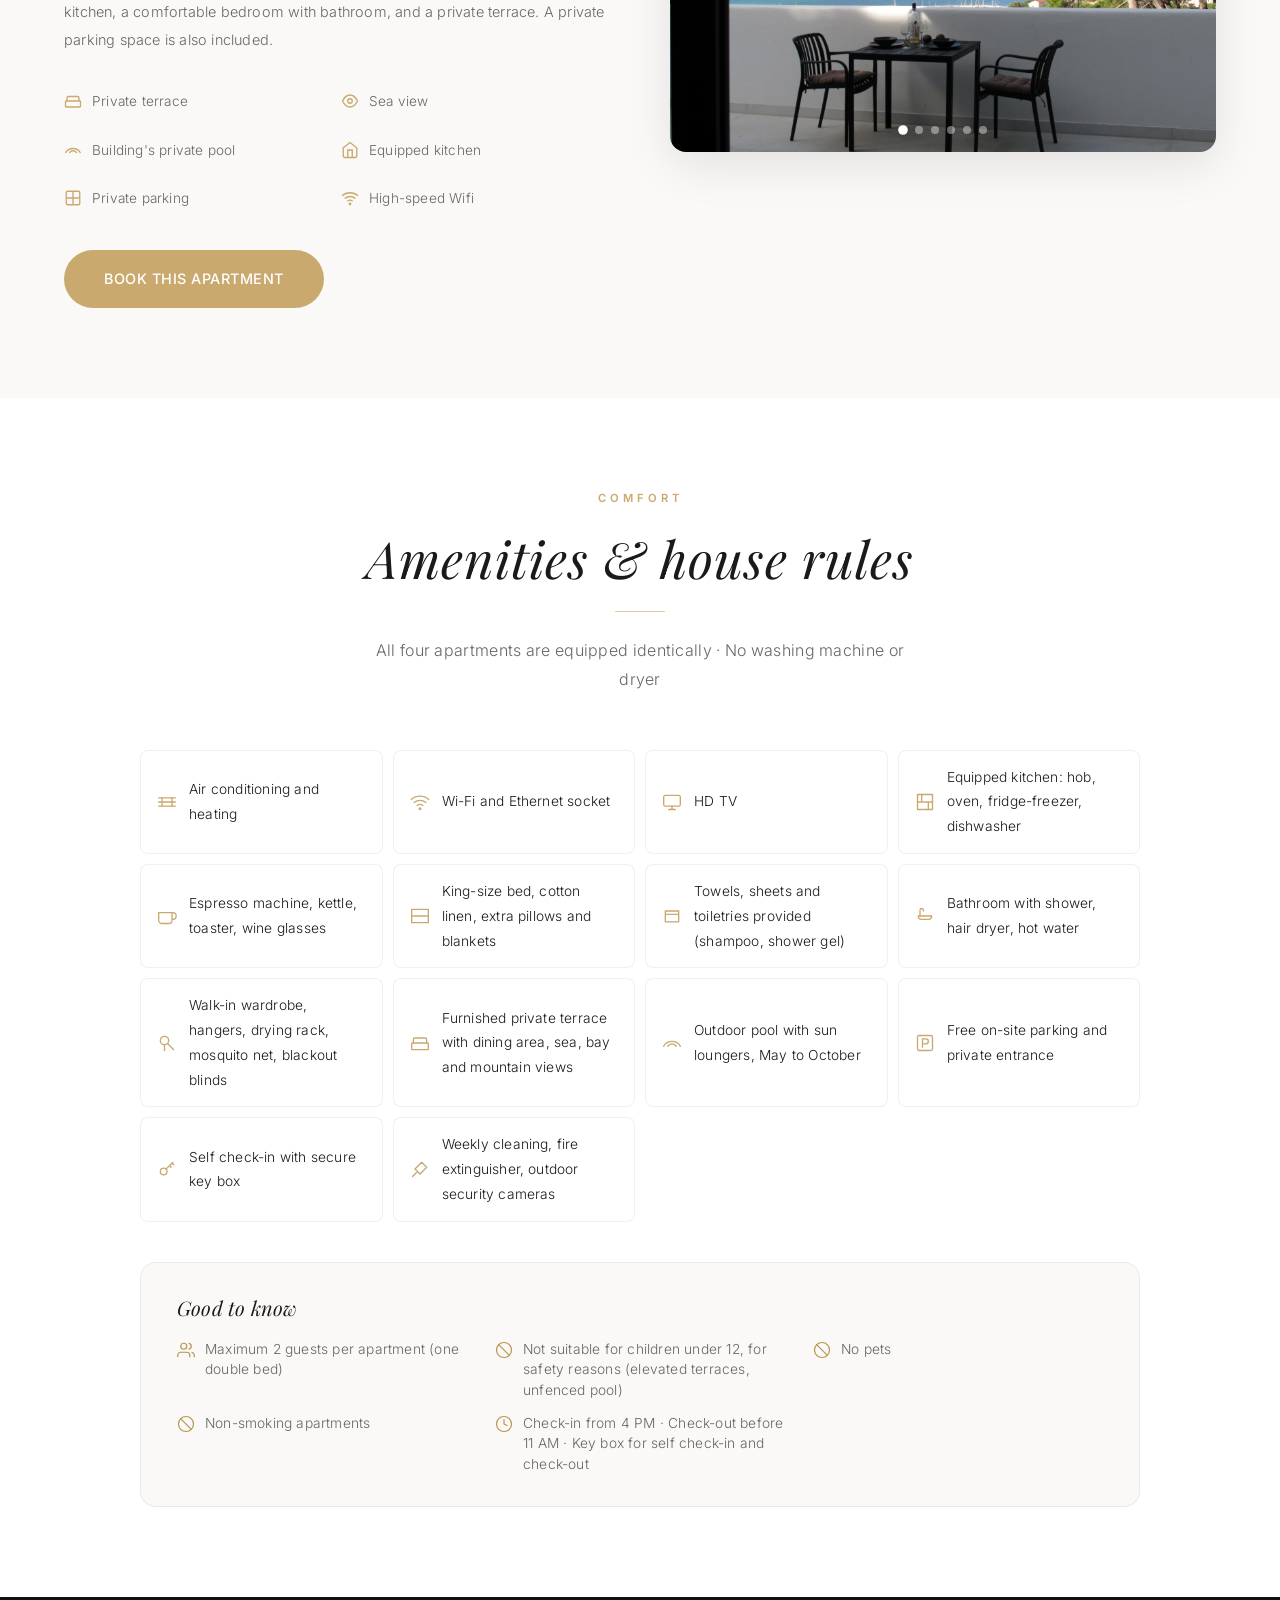
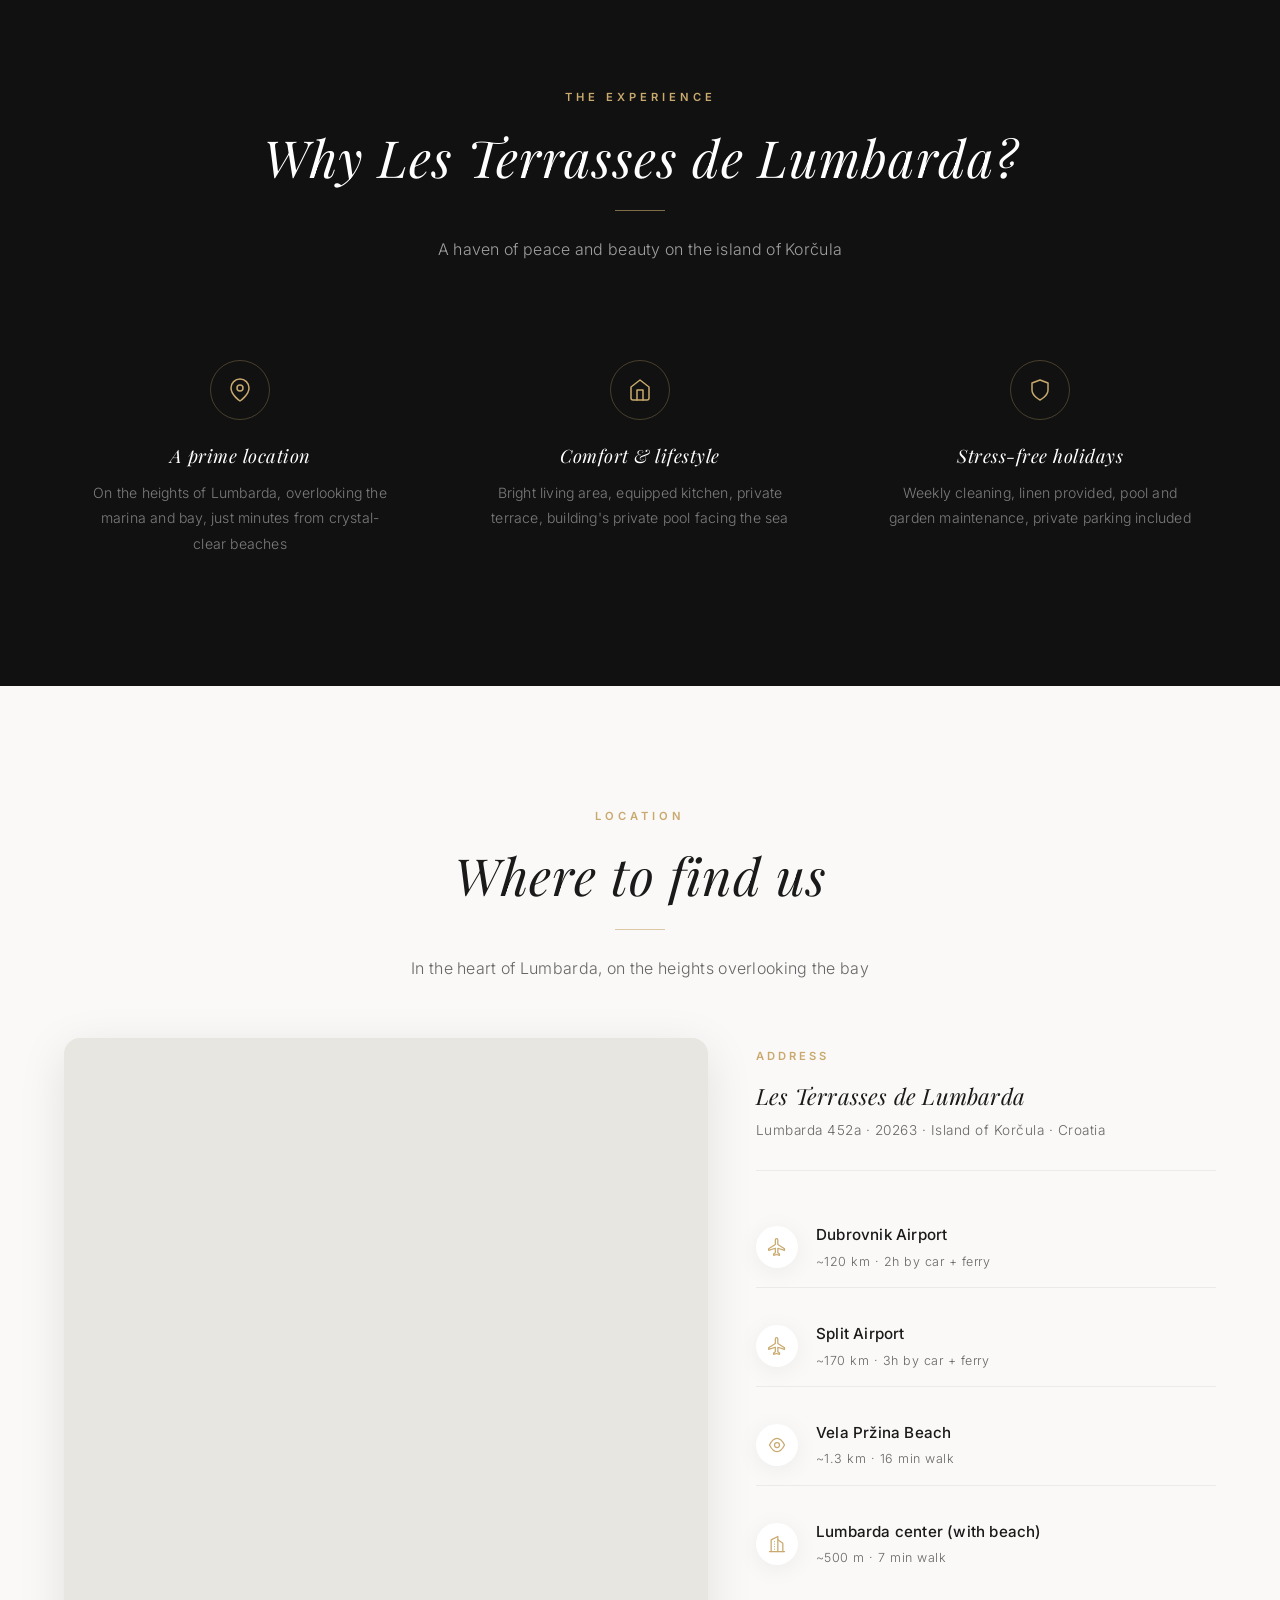
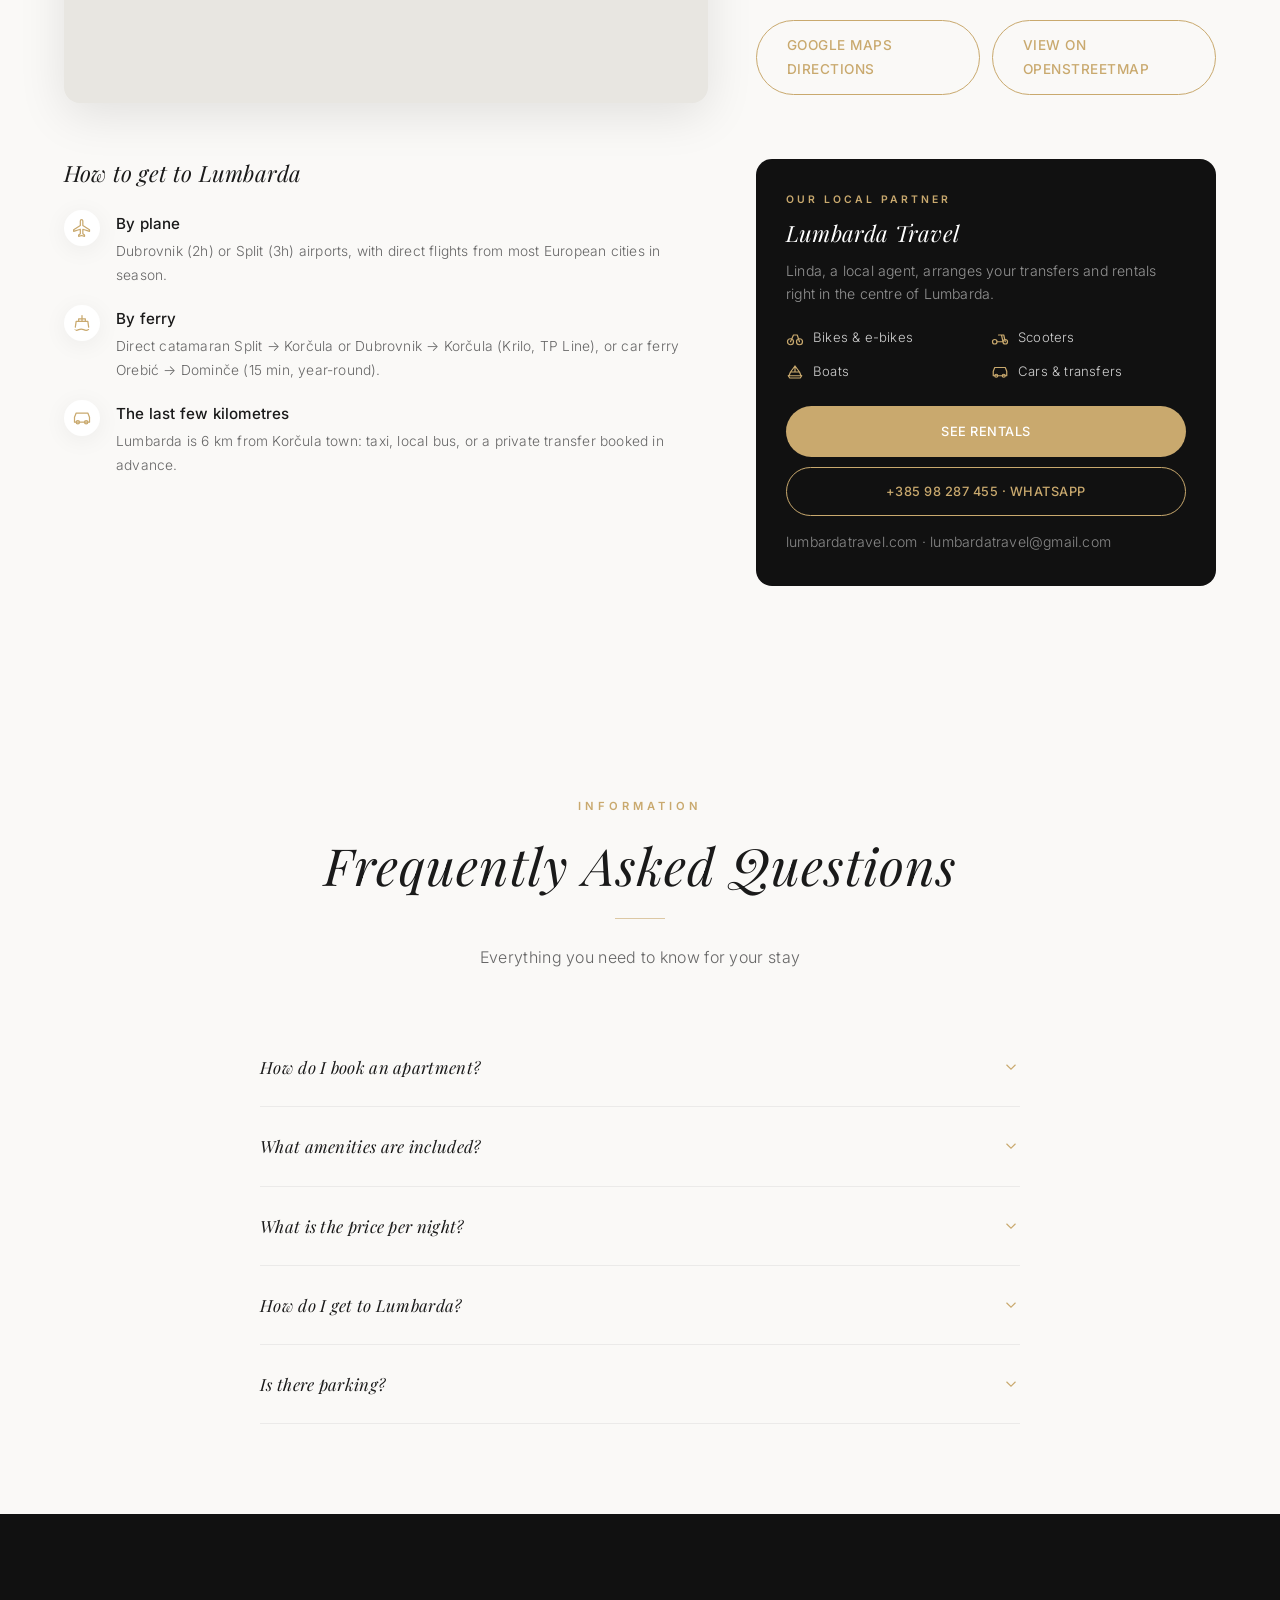
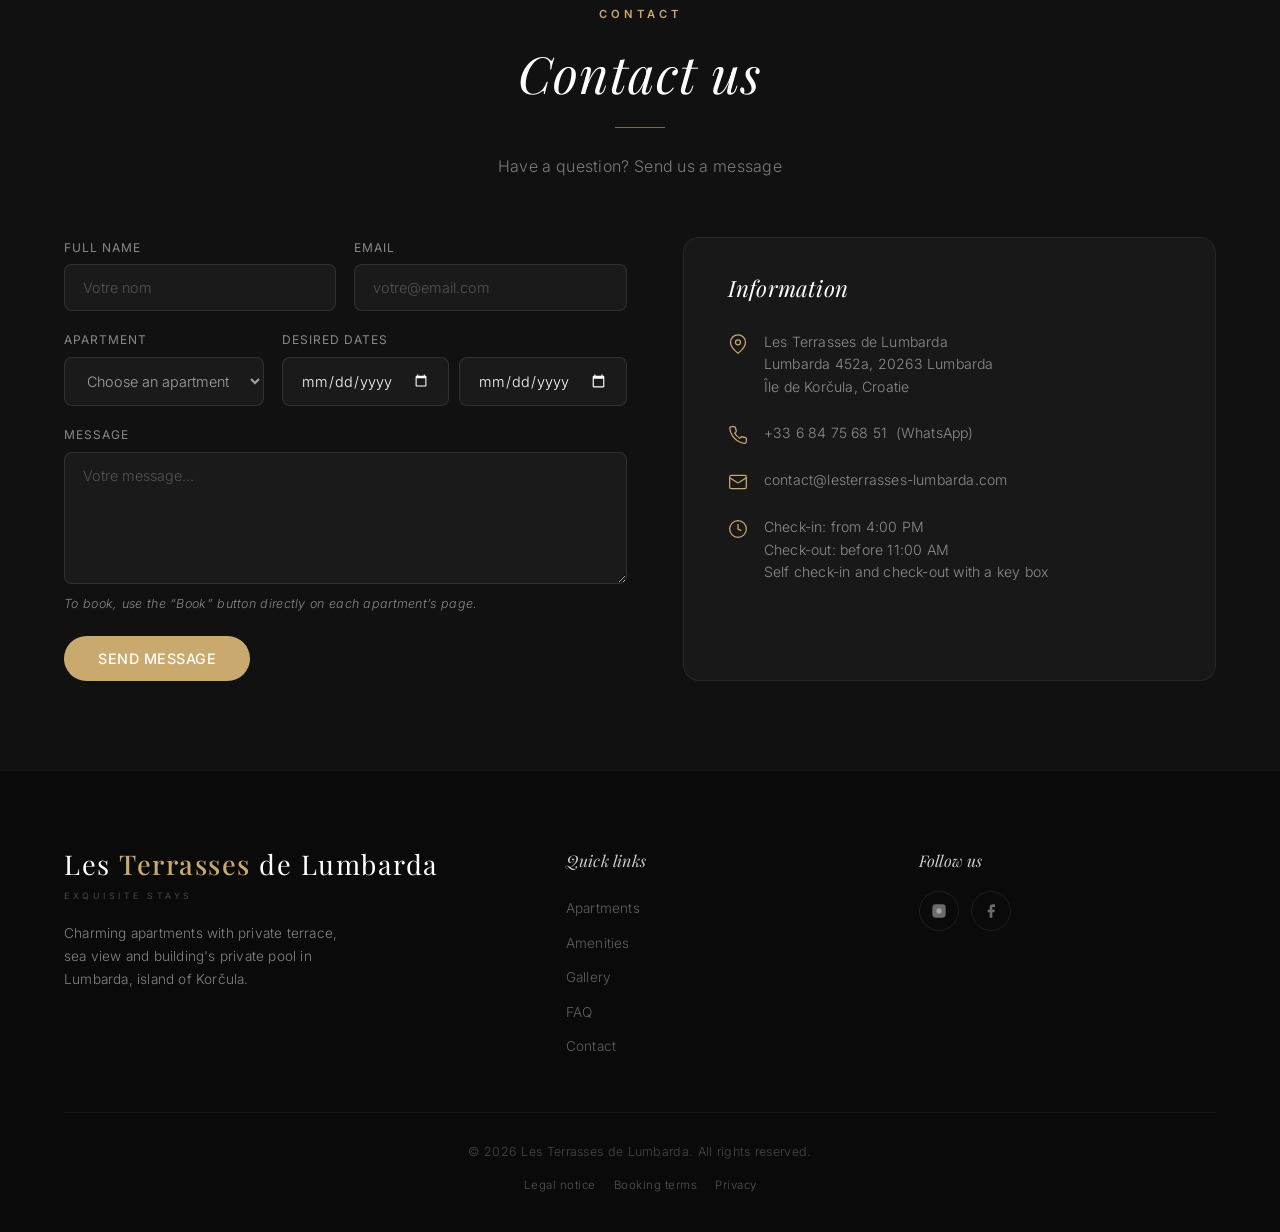
==== commit fc39aacf: "Photo de façade au crépuscule : 2e photo de la galerie (grille complète sur ordinateur, dernière pho" ====
--- a/index.html
+++ b/index.html
@@ -586,6 +586,7 @@
   .footer-grid{grid-template-columns:1fr;gap:36px}
   .gallery-grid{grid-template-columns:repeat(2,1fr)}
   .gallery-item:nth-child(1){grid-column:span 1;grid-row:span 1}
+  .gallery-item:last-child:nth-child(odd){grid-column:span 2}
   .hero-content h1{font-size:clamp(1.8rem,7vw,2.8rem)}
   .amenities-grid{grid-template-columns:1fr}
   .form-row{grid-template-columns:1fr}
@@ -1021,6 +1022,7 @@
   <p class="section-subtitle dark reveal" data-i18n="gallery_subtitle">Découvrez Les Terrasses de Lumbarda en images</p>
   <div class="gallery-grid">
     <div class="gallery-item reveal" data-gallery><img src="images/photos/drone.jpg" alt="Vue aérienne des Terrasses de Lumbarda et de la piscine" loading="lazy"></div>
+    <div class="gallery-item reveal" data-gallery><img src="images/photos/facade-soir.jpg" alt="Les Terrasses de Lumbarda à la tombée du jour, entrée éclairée" loading="lazy"></div>
     <div class="gallery-item reveal" data-gallery><img src="images/photos/piscine-1.jpg" alt="Piscine avec vue sur la mer" loading="lazy"></div>
     <div class="gallery-item reveal" data-gallery><img src="images/photos/vue-marina.jpg" alt="Vue sur la marina depuis Les Terrasses de Lumbarda" loading="lazy"></div>
     <div class="gallery-item reveal" data-gallery><img src="images/photos/terrasse-pins.jpg" alt="Petit-déjeuner en terrasse sous les pins, vue mer" loading="lazy"></div>
